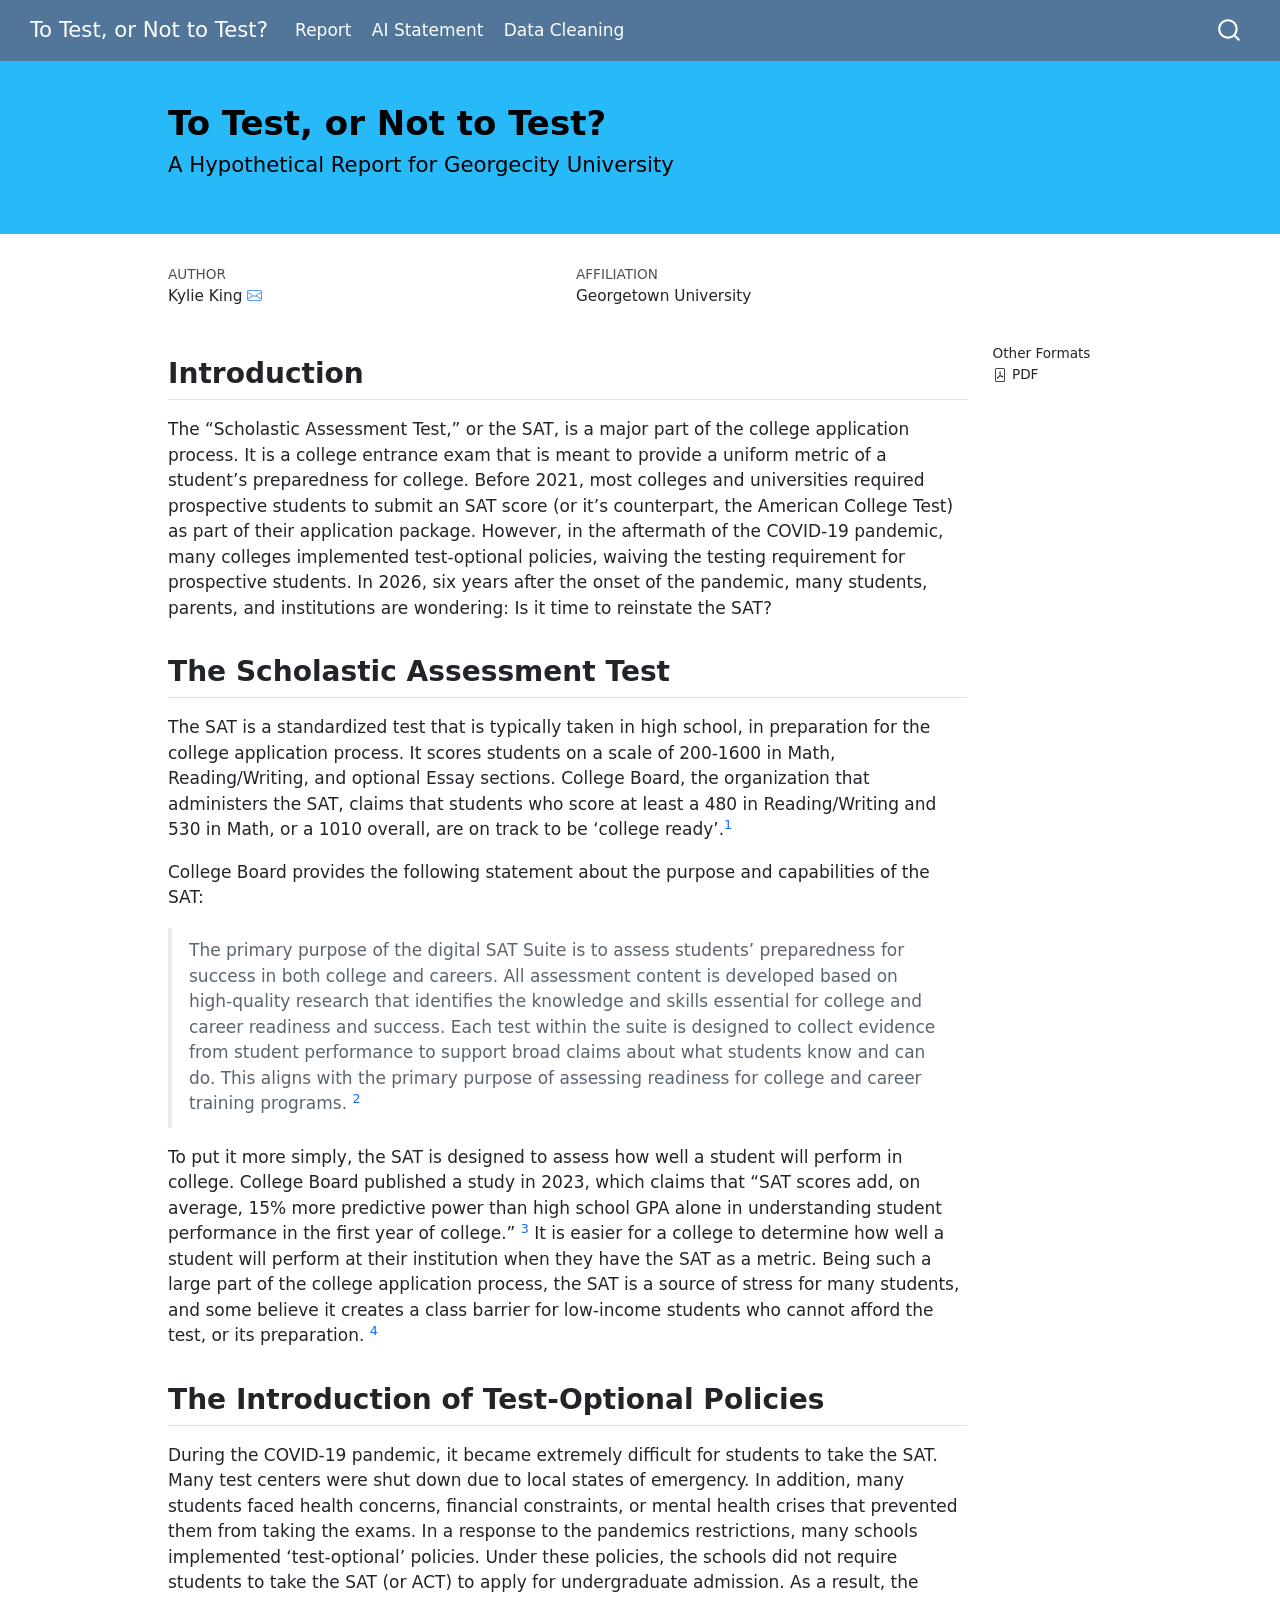
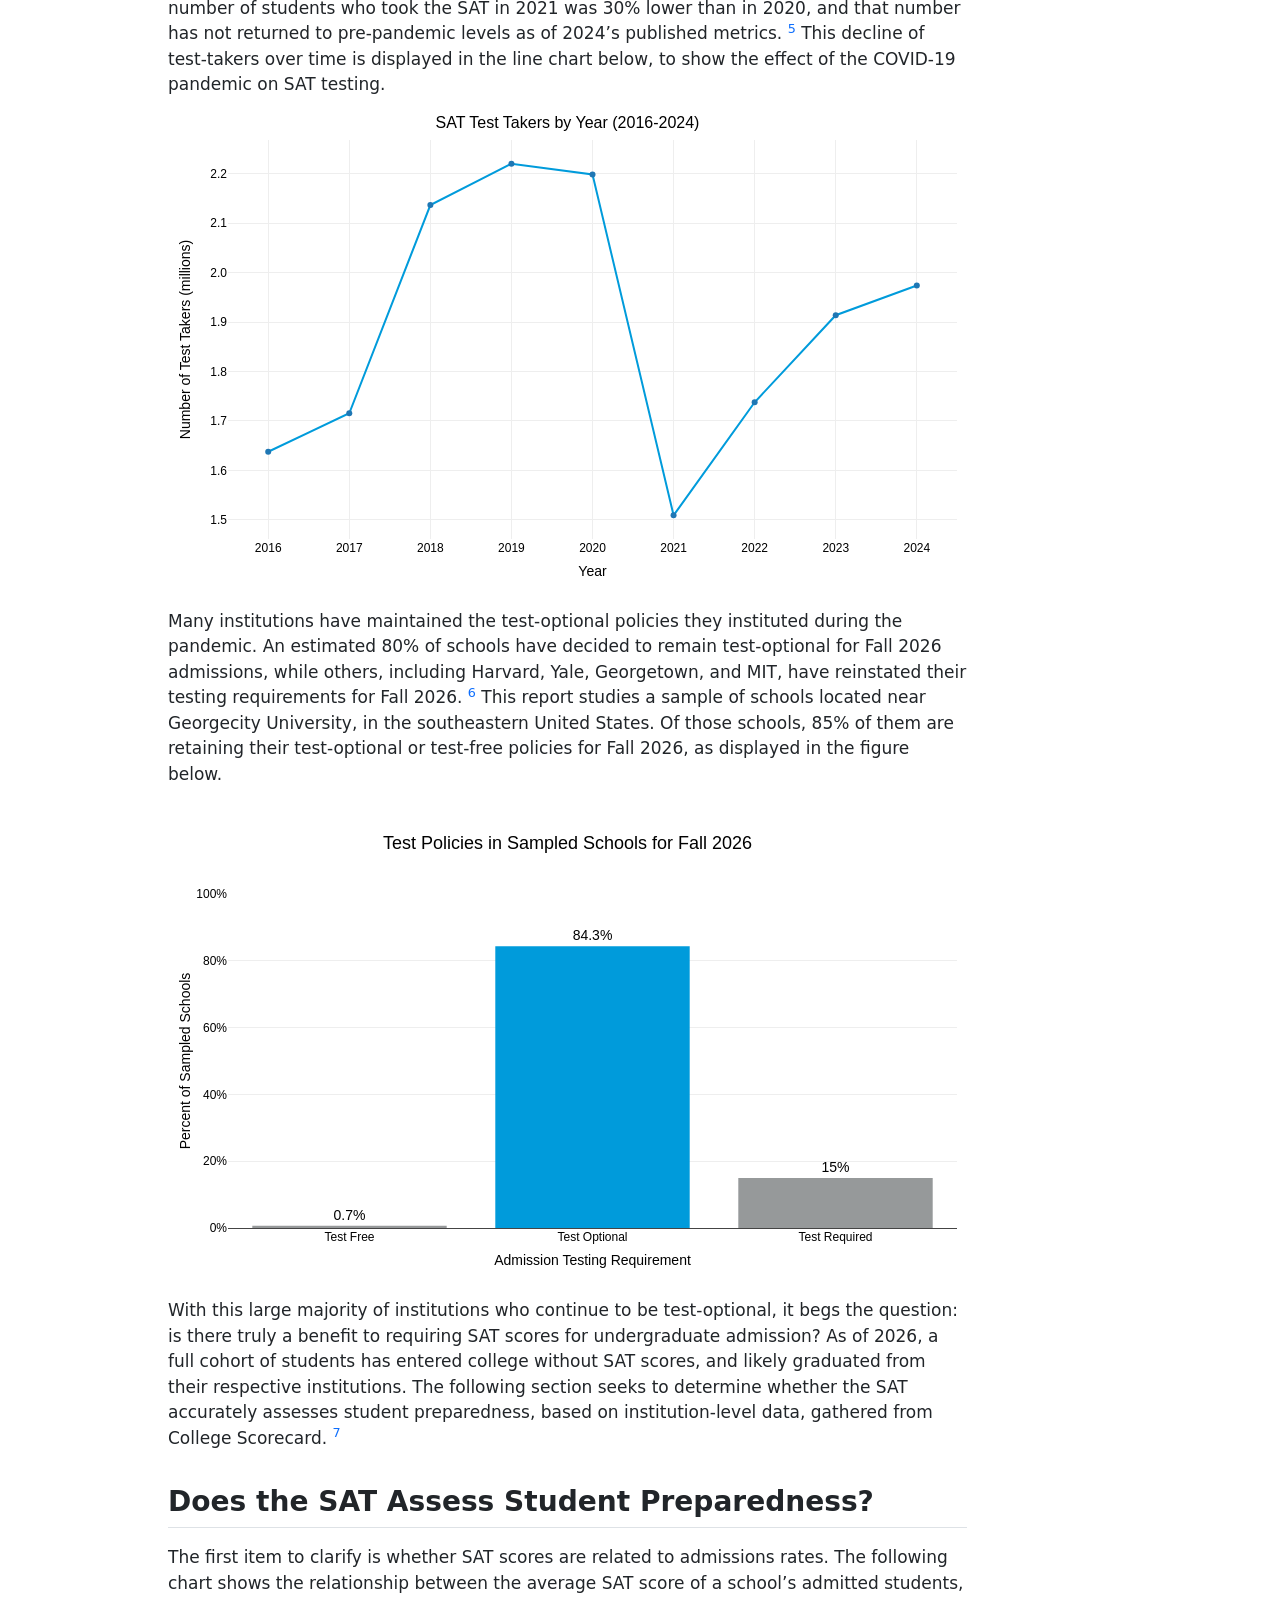
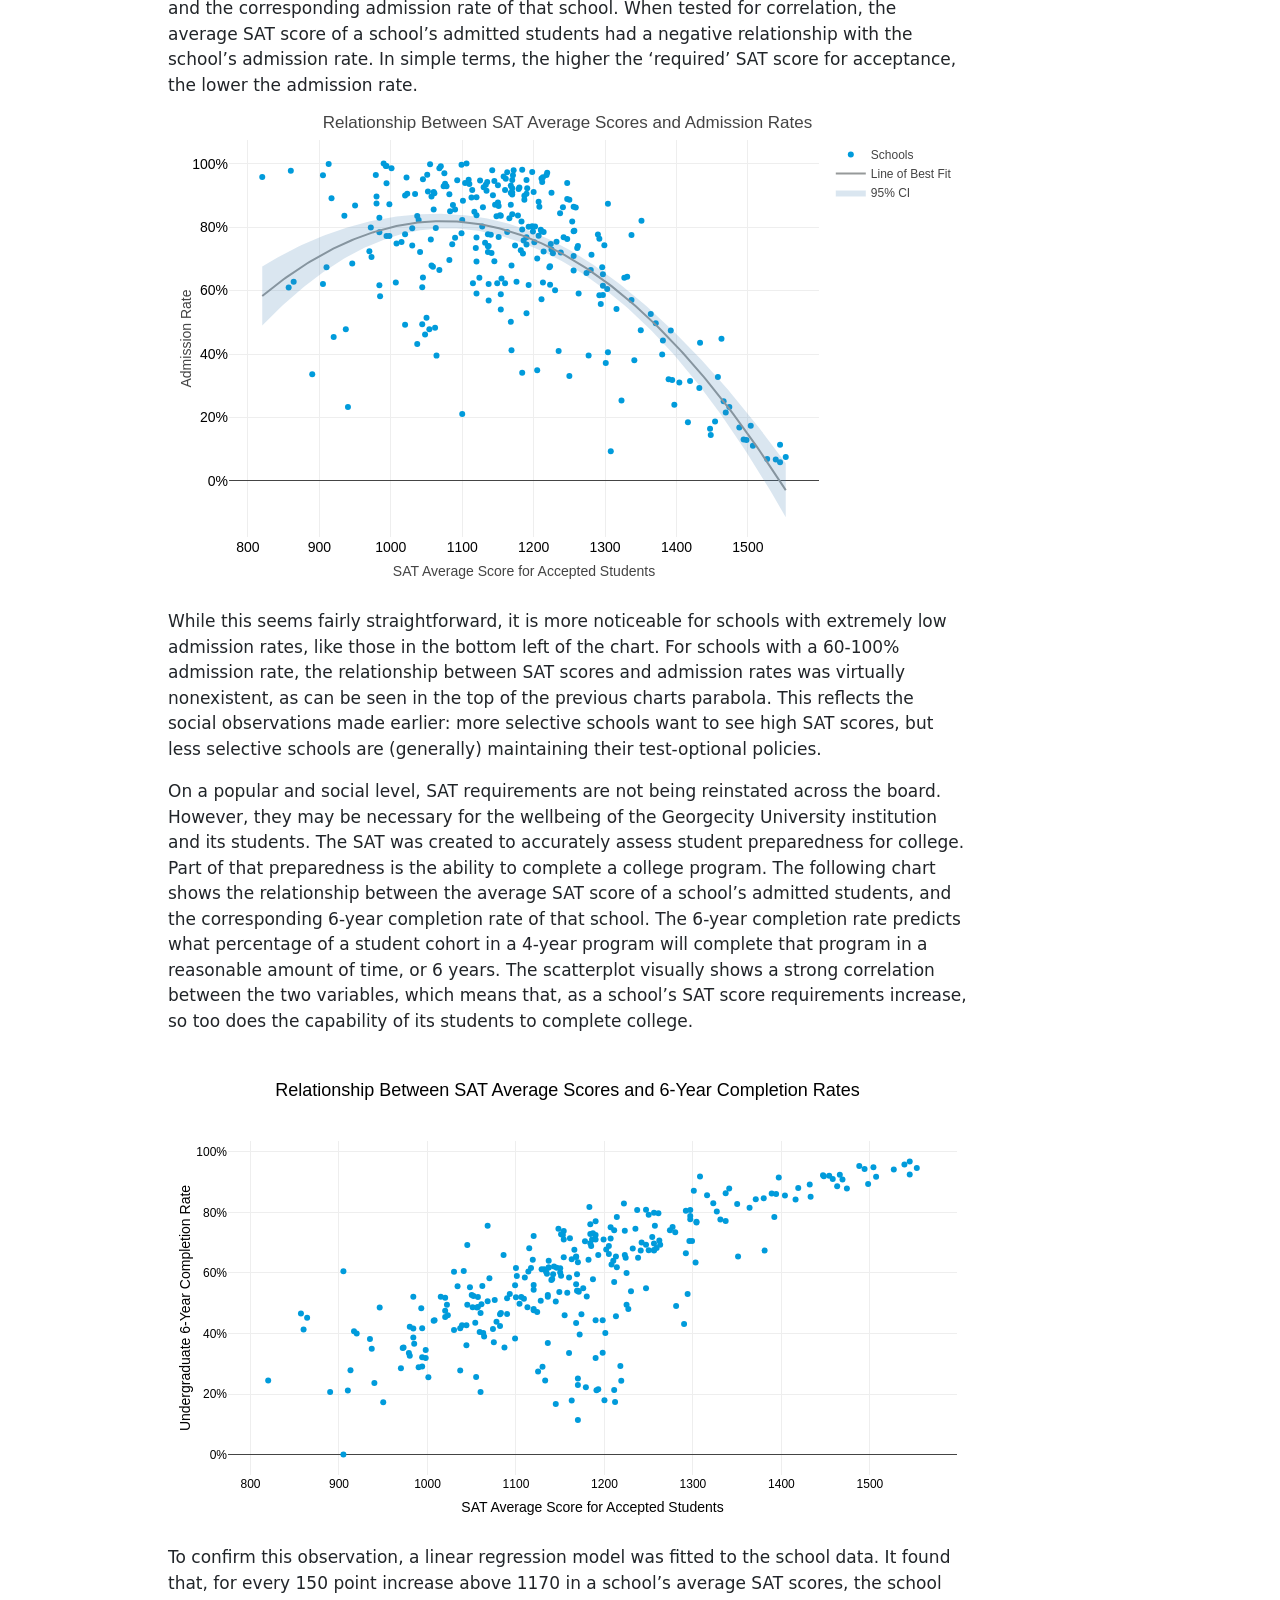
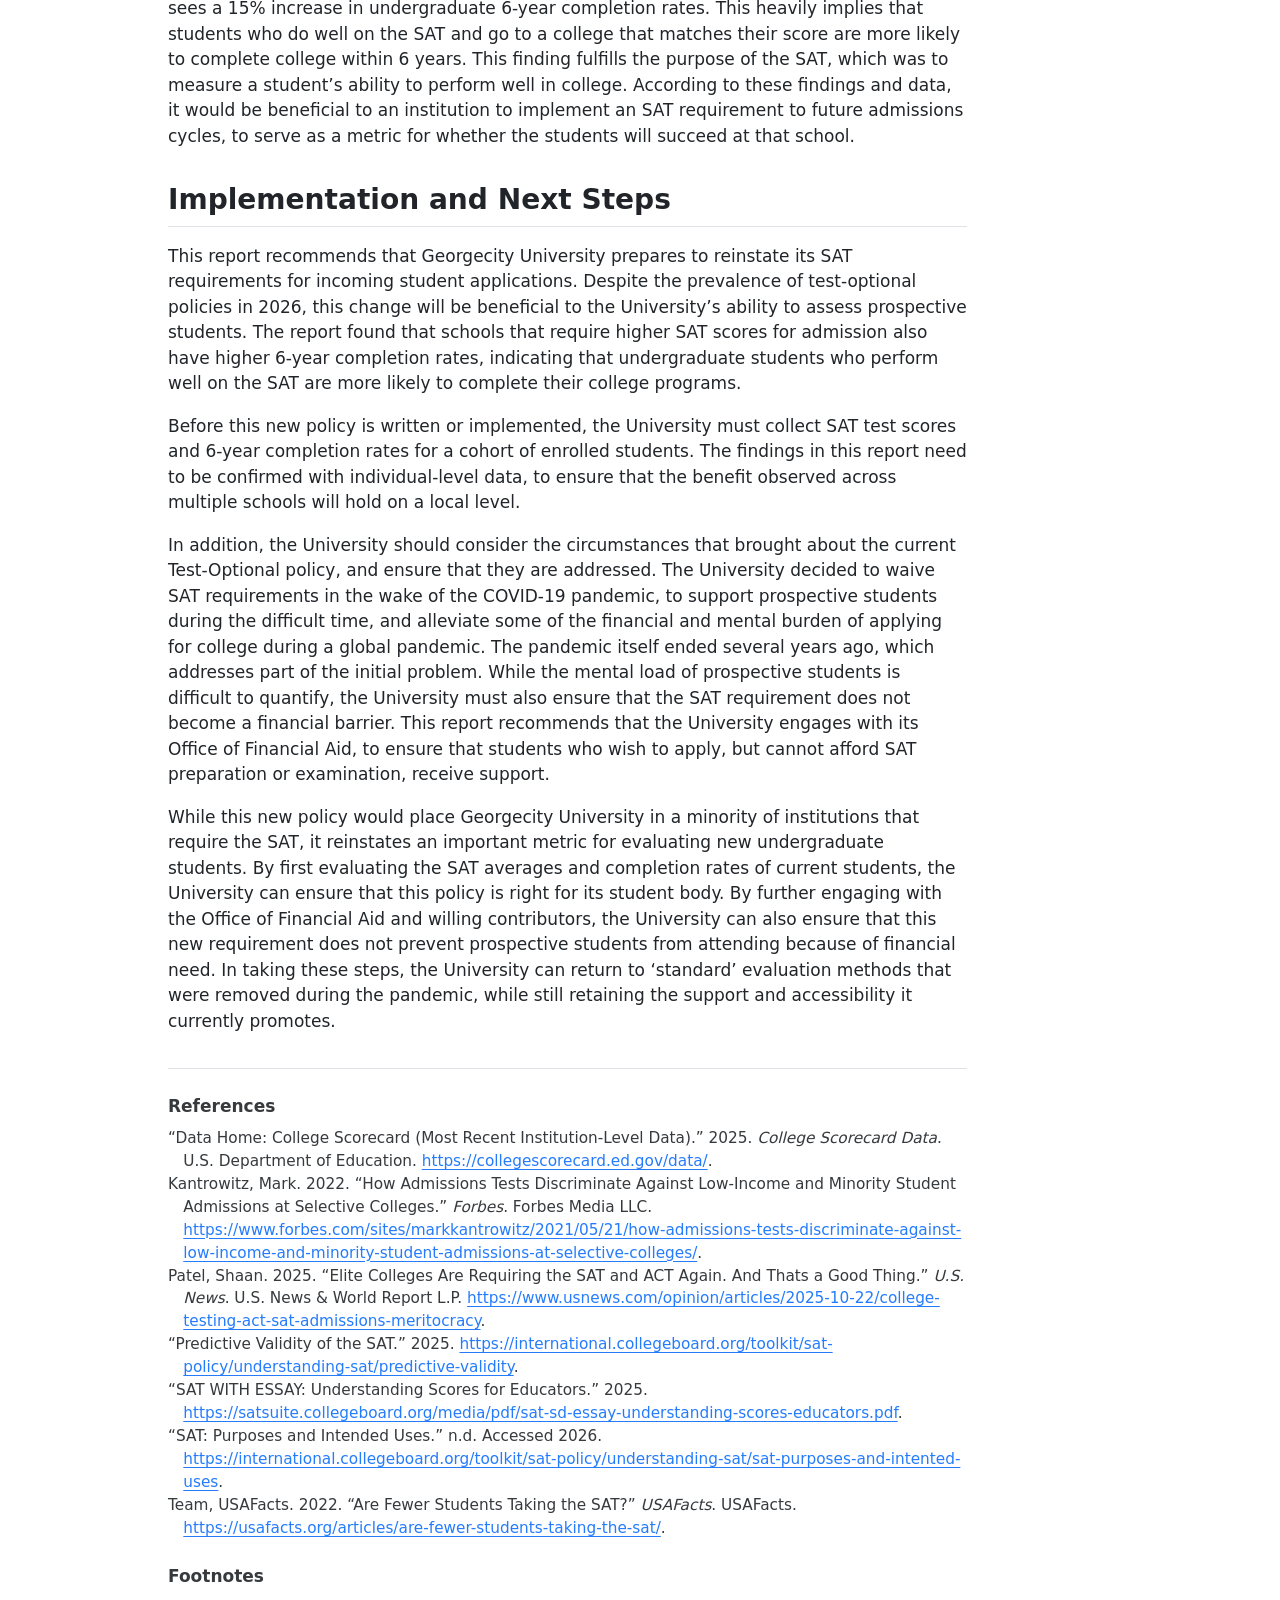
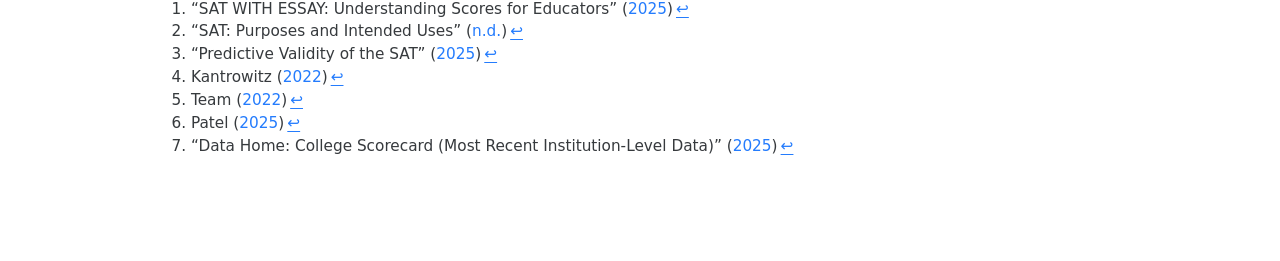
==== docs/index.html @ 8d7c7a67 "making tabs hopefully" ====
<!DOCTYPE html>
<html xmlns="http://www.w3.org/1999/xhtml" lang="en" xml:lang="en"><head>

<meta charset="utf-8">
<meta name="generator" content="quarto-1.7.31">

<meta name="viewport" content="width=device-width, initial-scale=1.0, user-scalable=yes">


<title>To Test, or Not to Test?</title>
<style>
code{white-space: pre-wrap;}
span.smallcaps{font-variant: small-caps;}
div.columns{display: flex; gap: min(4vw, 1.5em);}
div.column{flex: auto; overflow-x: auto;}
div.hanging-indent{margin-left: 1.5em; text-indent: -1.5em;}
ul.task-list{list-style: none;}
ul.task-list li input[type="checkbox"] {
  width: 0.8em;
  margin: 0 0.8em 0.2em -1em; /* quarto-specific, see https://github.com/quarto-dev/quarto-cli/issues/4556 */ 
  vertical-align: middle;
}
/* CSS for citations */
div.csl-bib-body { }
div.csl-entry {
  clear: both;
  margin-bottom: 0em;
}
.hanging-indent div.csl-entry {
  margin-left:2em;
  text-indent:-2em;
}
div.csl-left-margin {
  min-width:2em;
  float:left;
}
div.csl-right-inline {
  margin-left:2em;
  padding-left:1em;
}
div.csl-indent {
  margin-left: 2em;
}</style>


<script src="site_libs/quarto-nav/quarto-nav.js"></script>
<script src="site_libs/quarto-nav/headroom.min.js"></script>
<script src="site_libs/clipboard/clipboard.min.js"></script>
<script src="site_libs/quarto-search/autocomplete.umd.js"></script>
<script src="site_libs/quarto-search/fuse.min.js"></script>
<script src="site_libs/quarto-search/quarto-search.js"></script>
<meta name="quarto:offset" content="./">
<script src="site_libs/quarto-html/quarto.js" type="module"></script>
<script src="site_libs/quarto-html/tabsets/tabsets.js" type="module"></script>
<script src="site_libs/quarto-html/popper.min.js"></script>
<script src="site_libs/quarto-html/tippy.umd.min.js"></script>
<script src="site_libs/quarto-html/anchor.min.js"></script>
<link href="site_libs/quarto-html/tippy.css" rel="stylesheet">
<link href="site_libs/quarto-html/quarto-syntax-highlighting-e1a5c8363afafaef2c763b6775fbf3ca.css" rel="stylesheet" id="quarto-text-highlighting-styles">
<script src="site_libs/bootstrap/bootstrap.min.js"></script>
<link href="site_libs/bootstrap/bootstrap-icons.css" rel="stylesheet">
<link href="site_libs/bootstrap/bootstrap-991b1886d3c685c7aa2b62b80640c7af.min.css" rel="stylesheet" append-hash="true" id="quarto-bootstrap" data-mode="light">
<script id="quarto-search-options" type="application/json">{
  "location": "navbar",
  "copy-button": false,
  "collapse-after": 3,
  "panel-placement": "end",
  "type": "overlay",
  "limit": 50,
  "keyboard-shortcut": [
    "f",
    "/",
    "s"
  ],
  "show-item-context": false,
  "language": {
    "search-no-results-text": "No results",
    "search-matching-documents-text": "matching documents",
    "search-copy-link-title": "Copy link to search",
    "search-hide-matches-text": "Hide additional matches",
    "search-more-match-text": "more match in this document",
    "search-more-matches-text": "more matches in this document",
    "search-clear-button-title": "Clear",
    "search-text-placeholder": "",
    "search-detached-cancel-button-title": "Cancel",
    "search-submit-button-title": "Submit",
    "search-label": "Search"
  }
}</script>
<style>

      .quarto-title-block .quarto-title-banner h1,
      .quarto-title-block .quarto-title-banner h2,
      .quarto-title-block .quarto-title-banner h3,
      .quarto-title-block .quarto-title-banner h4,
      .quarto-title-block .quarto-title-banner h5,
      .quarto-title-block .quarto-title-banner h6
      {
        color: black;
      }

      .quarto-title-block .quarto-title-banner {
        color: black;
background: #27b9f8ff;
      }
</style>
<link href="site_libs/htmltools-fill-0.5.8.1/fill.css" rel="stylesheet">

<script src="site_libs/htmlwidgets-1.6.4/htmlwidgets.js"></script>

<script src="site_libs/plotly-binding-4.12.0/plotly.js"></script>

<script src="site_libs/typedarray-0.1/typedarray.min.js"></script>

<script src="site_libs/jquery-3.5.1/jquery.min.js"></script>

<link href="site_libs/crosstalk-1.2.2/css/crosstalk.min.css" rel="stylesheet">

<script src="site_libs/crosstalk-1.2.2/js/crosstalk.min.js"></script>

<link href="site_libs/plotly-htmlwidgets-css-2.25.2/plotly-htmlwidgets.css" rel="stylesheet">

<script src="site_libs/plotly-main-2.25.2/plotly-latest.min.js"></script>



</head>

<body class="nav-fixed quarto-light">

<div id="quarto-search-results"></div>
  <header id="quarto-header" class="headroom fixed-top quarto-banner">
    <nav class="navbar navbar-expand-lg " data-bs-theme="dark">
      <div class="navbar-container container-fluid">
      <div class="navbar-brand-container mx-auto">
    <a class="navbar-brand" href="./index.html">
    <span class="navbar-title">To Test, or Not to Test?</span>
    </a>
  </div>
            <div id="quarto-search" class="" title="Search"></div>
          <button class="navbar-toggler" type="button" data-bs-toggle="collapse" data-bs-target="#navbarCollapse" aria-controls="navbarCollapse" role="menu" aria-expanded="false" aria-label="Toggle navigation" onclick="if (window.quartoToggleHeadroom) { window.quartoToggleHeadroom(); }">
  <span class="navbar-toggler-icon"></span>
</button>
          <div class="collapse navbar-collapse" id="navbarCollapse">
            <ul class="navbar-nav navbar-nav-scroll me-auto">
  <li class="nav-item">
    <a class="nav-link active" href="./index.html" aria-current="page"> 
<span class="menu-text">Report</span></a>
  </li>  
  <li class="nav-item">
    <a class="nav-link" href="./ai-statement.html"> 
<span class="menu-text">AI Statement</span></a>
  </li>  
  <li class="nav-item">
    <a class="nav-link" href="./data/data_cleaning.html"> 
<span class="menu-text">Data Cleaning</span></a>
  </li>  
</ul>
          </div> <!-- /navcollapse -->
            <div class="quarto-navbar-tools">
</div>
      </div> <!-- /container-fluid -->
    </nav>
</header>
<!-- content -->
<header id="title-block-header" class="quarto-title-block default page-columns page-full">
  <div class="quarto-title-banner page-columns page-full">
    <div class="quarto-title column-body">
      <h1 class="title">To Test, or Not to Test?</h1>
            <p class="subtitle lead">A Hypothetical Report for Georgecity University</p>
                      </div>
  </div>
    
  <div class="quarto-title-meta-author">
    <div class="quarto-title-meta-heading">Author</div>
    <div class="quarto-title-meta-heading">Affiliation</div>
    
      <div class="quarto-title-meta-contents">
      <p class="author">Kylie King <a href="mailto:kk1543@georgetown.edu" class="quarto-title-author-email"><i class="bi bi-envelope"></i></a> </p>
    </div>
    <div class="quarto-title-meta-contents">
          <p class="affiliation">
              Georgetown University
            </p>
        </div>
    </div>

  <div class="quarto-title-meta">

        
    
      
    </div>
    
  
  </header><div id="quarto-content" class="quarto-container page-columns page-rows-contents page-layout-article page-navbar">
<!-- sidebar -->
<!-- margin-sidebar -->
    <div id="quarto-margin-sidebar" class="sidebar margin-sidebar">
        
    <div class="quarto-alternate-formats"><h2>Other Formats</h2><ul><li><a href="index.pdf"><i class="bi bi-file-pdf"></i>PDF</a></li></ul></div></div>
<!-- main -->
<main class="content quarto-banner-title-block" id="quarto-document-content">





<section id="introduction" class="level2">
<h2 class="anchored" data-anchor-id="introduction">Introduction</h2>
<p>The “Scholastic Assessment Test,” or the SAT, is a major part of the college application process. It is a college entrance exam that is meant to provide a uniform metric of a student’s preparedness for college. Before 2021, most colleges and universities required prospective students to submit an SAT score (or it’s counterpart, the American College Test) as part of their application package. However, in the aftermath of the COVID-19 pandemic, many colleges implemented test-optional policies, waiving the testing requirement for prospective students. In 2026, six years after the onset of the pandemic, many students, parents, and institutions are wondering: Is it time to reinstate the SAT?</p>
</section>
<section id="the-scholastic-assessment-test" class="level2">
<h2 class="anchored" data-anchor-id="the-scholastic-assessment-test">The Scholastic Assessment Test</h2>
<p>The SAT is a standardized test that is typically taken in high school, in preparation for the college application process. It scores students on a scale of 200-1600 in Math, Reading/Writing, and optional Essay sections. College Board, the organization that administers the SAT, claims that students who score at least a 480 in Reading/Writing and 530 in Math, or a 1010 overall, are on track to be ‘college ready’.<a href="#fn1" class="footnote-ref" id="fnref1" role="doc-noteref"><sup>1</sup></a></p>
<p>College Board provides the following statement about the purpose and capabilities of the SAT:</p>
<blockquote class="blockquote">
<p>The primary purpose of the digital SAT Suite is to assess students’ preparedness for success in both college and careers. All assessment content is developed based on high-quality research that identifies the knowledge and skills essential for college and career readiness and success. Each test within the suite is designed to collect evidence from student performance to support broad claims about what students know and can do. This aligns with the primary purpose of assessing readiness for college and career training programs. <a href="#fn2" class="footnote-ref" id="fnref2" role="doc-noteref"><sup>2</sup></a></p>
</blockquote>
<p>To put it more simply, the SAT is designed to assess how well a student will perform in college. College Board published a study in 2023, which claims that “SAT scores add, on average, 15% more predictive power than high school GPA alone in understanding student performance in the first year of college.” <a href="#fn3" class="footnote-ref" id="fnref3" role="doc-noteref"><sup>3</sup></a> It is easier for a college to determine how well a student will perform at their institution when they have the SAT as a metric. Being such a large part of the college application process, the SAT is a source of stress for many students, and some believe it creates a class barrier for low-income students who cannot afford the test, or its preparation. <a href="#fn4" class="footnote-ref" id="fnref4" role="doc-noteref"><sup>4</sup></a></p>
</section>
<section id="the-introduction-of-test-optional-policies" class="level2">
<h2 class="anchored" data-anchor-id="the-introduction-of-test-optional-policies">The Introduction of Test-Optional Policies</h2>
<p>During the COVID-19 pandemic, it became extremely difficult for students to take the SAT. Many test centers were shut down due to local states of emergency. In addition, many students faced health concerns, financial constraints, or mental health crises that prevented them from taking the exams. In a response to the pandemics restrictions, many schools implemented ‘test-optional’ policies. Under these policies, the schools did not require students to take the SAT (or ACT) to apply for undergraduate admission. As a result, the number of students who took the SAT in 2021 was 30% lower than in 2020, and that number has not returned to pre-pandemic levels as of 2024’s published metrics. <a href="#fn5" class="footnote-ref" id="fnref5" role="doc-noteref"><sup>5</sup></a> This decline of test-takers over time is displayed in the line chart below, to show the effect of the COVID-19 pandemic on SAT testing.</p>
<div class="cell">
<div class="cell-output-display">
<div class="plotly html-widget html-fill-item" id="htmlwidget-ae584015f8a28d44d497" style="width:100%;height:464px;"></div>
<script type="application/json" data-for="htmlwidget-ae584015f8a28d44d497">{"x":{"visdat":{"1006828185e67":["function () ","plotlyVisDat"]},"cur_data":"1006828185e67","attrs":{"1006828185e67":{"x":{},"y":{},"mode":"lines+markers","line":{"color":"#009bdb","width":2},"text":{},"hoverinfo":"text","alpha_stroke":1,"sizes":[10,100],"spans":[1,20],"type":"scatter"}},"layout":{"margin":{"b":40,"l":60,"t":25,"r":10},"title":{"text":"SAT Test Takers by Year (2016-2024)","x":0.5,"font":{"size":16,"color":"black","family":"Arial"}},"xaxis":{"domain":[0,1],"automargin":true,"title":{"text":"Year","font":{"size":14,"color":"black","family":"Arial"}},"tickfont":{"size":12,"color":"black","family":"Arial"},"fixedrange":true},"yaxis":{"domain":[0,1],"automargin":true,"title":{"text":"Number of Test Takers (millions)","font":{"size":14,"color":"black","family":"Arial"}},"tickfont":{"size":12,"color":"black","family":"Arial"},"tickformat":".1f","fixedrange":true},"hovermode":"closest","showlegend":false},"source":"A","config":{"modeBarButtonsToAdd":["hoverclosest","hovercompare"],"showSendToCloud":false,"modeBarButtonsToRemove":["select2d","lasso2d","toggleSpikelines"],"displaylogo":false},"data":[{"x":[2016,2017,2018,2019,2020,2021,2022,2023,2024],"y":[1.637589,1.715481,2.136539,2.2200869999999999,2.1984599999999999,1.5091330000000001,1.7376780000000001,1.9137420000000001,1.9738910000000001],"mode":"lines+markers","line":{"color":"#009bdb","width":2},"text":["Year:  2016 <br>Number of Students: 1,637,589","Year:  2017 <br>Number of Students: 1,715,481","Year:  2018 <br>Number of Students: 2,136,539","Year:  2019 <br>Number of Students: 2,220,087","Year:  2020 <br>Number of Students: 2,198,460","Year:  2021 <br>Number of Students: 1,509,133","Year:  2022 <br>Number of Students: 1,737,678","Year:  2023 <br>Number of Students: 1,913,742","Year:  2024 <br>Number of Students: 1,973,891"],"hoverinfo":["text","text","text","text","text","text","text","text","text"],"type":"scatter","marker":{"color":"rgba(31,119,180,1)","line":{"color":"rgba(31,119,180,1)"}},"error_y":{"color":"rgba(31,119,180,1)"},"error_x":{"color":"rgba(31,119,180,1)"},"xaxis":"x","yaxis":"y","frame":null}],"highlight":{"on":"plotly_click","persistent":false,"dynamic":false,"selectize":false,"opacityDim":0.20000000000000001,"selected":{"opacity":1},"debounce":0},"shinyEvents":["plotly_hover","plotly_click","plotly_selected","plotly_relayout","plotly_brushed","plotly_brushing","plotly_clickannotation","plotly_doubleclick","plotly_deselect","plotly_afterplot","plotly_sunburstclick"],"base_url":"https://plot.ly"},"evals":[],"jsHooks":[]}</script>
</div>
</div>
<div style="margin-bottom: 30px;">

</div>
<p>Many institutions have maintained the test-optional policies they instituted during the pandemic. An estimated 80% of schools have decided to remain test-optional for Fall 2026 admissions, while others, including Harvard, Yale, Georgetown, and MIT, have reinstated their testing requirements for Fall 2026. <a href="#fn6" class="footnote-ref" id="fnref6" role="doc-noteref"><sup>6</sup></a> This report studies a sample of schools located near Georgecity University, in the southeastern United States. Of those schools, 85% of them are retaining their test-optional or test-free policies for Fall 2026, as displayed in the figure below.</p>
<div class="cell">
<div class="cell-output-display">
<div class="plotly html-widget html-fill-item" id="htmlwidget-bd0a73167d476553f60b" style="width:100%;height:464px;"></div>
<script type="application/json" data-for="htmlwidget-bd0a73167d476553f60b">{"x":{"visdat":{"1006854e35bc4":["function () ","plotlyVisDat"]},"cur_data":"1006854e35bc4","attrs":{"1006854e35bc4":{"x":{},"y":{},"marker":{"color":["#96999aff","#009bdb","#96999aff"]},"text":{},"textposition":"outside","textfont":{"size":14,"color":"black","family":"Arial"},"alpha_stroke":1,"sizes":[10,100],"spans":[1,20],"type":"bar"}},"layout":{"margin":{"b":40,"l":60,"t":90,"r":10},"title":{"text":"Test Policies in Sampled Schools for Fall 2026","x":0.5,"font":{"size":18,"color":"black","family":"Arial"}},"xaxis":{"domain":[0,1],"automargin":true,"title":{"text":"Admission Testing Requirement","font":{"size":14,"color":"black","family":"Arial"}},"tickfont":{"size":12,"color":"black","family":"Arial"},"type":"category","categoryorder":"array","categoryarray":["Test Free","Test Optional","Test Required"]},"yaxis":{"domain":[0,1],"automargin":true,"title":{"text":"Percent of Sampled Schools","font":{"size":14,"color":"black","family":"Arial"}},"tickfont":{"size":12,"color":"black","family":"Arial"},"tickformat":".0%","range":[0,1]},"hovermode":"closest","showlegend":false},"source":"A","config":{"modeBarButtonsToAdd":["hoverclosest","hovercompare"],"showSendToCloud":false,"staticPlot":true},"data":[{"x":["Test Free","Test Optional","Test Required"],"y":[0.0069686411149825793,0.84320557491289194,0.14982578397212543],"marker":{"color":["#96999aff","#009bdb","#96999aff"],"line":{"color":"rgba(31,119,180,1)"}},"text":["0.7%","84.3%","15%"],"textposition":["outside","outside","outside"],"textfont":{"size":14,"color":"black","family":"Arial"},"type":"bar","error_y":{"color":"rgba(31,119,180,1)"},"error_x":{"color":"rgba(31,119,180,1)"},"xaxis":"x","yaxis":"y","frame":null}],"highlight":{"on":"plotly_click","persistent":false,"dynamic":false,"selectize":false,"opacityDim":0.20000000000000001,"selected":{"opacity":1},"debounce":0},"shinyEvents":["plotly_hover","plotly_click","plotly_selected","plotly_relayout","plotly_brushed","plotly_brushing","plotly_clickannotation","plotly_doubleclick","plotly_deselect","plotly_afterplot","plotly_sunburstclick"],"base_url":"https://plot.ly"},"evals":[],"jsHooks":[]}</script>
</div>
</div>
<div style="margin-bottom: 30px;">

</div>
<p>With this large majority of institutions who continue to be test-optional, it begs the question: is there truly a benefit to requiring SAT scores for undergraduate admission? As of 2026, a full cohort of students has entered college without SAT scores, and likely graduated from their respective institutions. The following section seeks to determine whether the SAT accurately assesses student preparedness, based on institution-level data, gathered from College Scorecard. <a href="#fn7" class="footnote-ref" id="fnref7" role="doc-noteref"><sup>7</sup></a></p>
</section>
<section id="does-the-sat-assess-student-preparedness" class="level2">
<h2 class="anchored" data-anchor-id="does-the-sat-assess-student-preparedness">Does the SAT Assess Student Preparedness?</h2>
<p>The first item to clarify is whether SAT scores are related to admissions rates. The following chart shows the relationship between the average SAT score of a school’s admitted students, and the corresponding admission rate of that school. When tested for correlation, the average SAT score of a school’s admitted students had a negative relationship with the school’s admission rate. In simple terms, the higher the ‘required’ SAT score for acceptance, the lower the admission rate.</p>
<div class="cell">
<div class="cell-output-display">
<div class="plotly html-widget html-fill-item" id="htmlwidget-2e138b3adfa05778ba5a" style="width:100%;height:464px;"></div>
<script type="application/json" data-for="htmlwidget-2e138b3adfa05778ba5a">{"x":{"visdat":{"100685471457d":["function () ","plotlyVisDat"],"1006811744d2e":["function () ","data"],"1006844e473":["function () ","data"],"100682625629d":["function () ","data"]},"cur_data":"100682625629d","attrs":{"1006811744d2e":{"alpha_stroke":1,"sizes":[10,100],"spans":[1,20],"x":{},"y":{},"type":"scatter","mode":"markers","marker":{"color":"#009bdb"},"name":"Schools","text":{},"hoverinfo":"text","inherit":true},"1006844e473":{"alpha_stroke":1,"sizes":[10,100],"spans":[1,20],"x":{},"y":{},"type":"scatter","mode":"lines","line":{"color":"#96999aff","width":2},"name":"Line of Best Fit","inherit":true},"100682625629d":{"alpha_stroke":1,"sizes":[10,100],"spans":[1,20],"x":{},"ymin":{},"ymax":{},"type":"scatter","mode":"lines","hoveron":"points","fill":"toself","fillcolor":"rgba(70,130,180,0.2)","line":{"color":"transparent"},"name":"95% CI","inherit":true}},"layout":{"margin":{"b":40,"l":60,"t":25,"r":10},"title":{"text":"Relationship Between SAT Average Scores and Admission Rates","tickfont":{"size":16,"color":"black","family":"Arial"}},"xaxis":{"domain":[0,1],"automargin":true,"title":"SAT Average Score for Accepted Students","fixedrange":true,"tickfont":{"size":14,"color":"black","family":"Arial"}},"yaxis":{"domain":[0,1],"automargin":true,"title":"Admission Rate","fixedrange":true,"tickformat":".0%","tickfont":{"size":14,"color":"black","family":"Arial"}},"dragmode":"zoom","hovermode":"closest","showlegend":true},"source":"A","config":{"modeBarButtonsToAdd":["hoverclosest","hovercompare"],"showSendToCloud":false,"modeBarButtonsToRemove":["select2d","lasso2d","toggleSpikelines"],"displaylogo":false},"data":[{"x":[984,1297,1392,857,1433,1494,1205,1045,913,1136,940,1277,1256,1256,1100,1119,1099,1068,1213,1154,1263,1323,1397,1211,1416,1115,1182,1101,1304,1235,1208,1007,905,937,1137,994,1296,1059,1223,1087,1001,973,994,1254,1507,864,1447,998,1150,1057,1149,1301,950,994,1280,1050,1230,1074,1178,1075,1184,1037,1155,1037,905,1044,1060,935,920,1225,1553,1292,1299,1463,1207,984,1141,1250,1232,1381,1166,1308,1274,1187,1082,890,1064,1020,1136,970,1448,1539,1143,1222,972,1146,1120,1242,1224,1201,1020,1048,1247,1454,1202,1187,1023,1250,1380,1262,1198,1223,1168,1090,1469,1290,1083,946,1151,1174,1292,1199,1160,1210,1404,1389,1145,1545,1070,1205,1180,1337,1257,1078,1190,1394,1350,1261,1110,1498,1030,1163,1052,1185,1030,1150,1170,1140,1419,1161,1190,1432,984,1169,820,1153,1214,1120,1303,1154,1034,1327,1213,1133,1170,1145,1190,1212,1163,1191,1219,1218,1211,1130,1160,1200,1316,1125,1170,1179,1060,1170,1545,1154,1168,1172,1158,1371,1142,1151,1256,1120,1237,1186,1090,1086,1211,1527,1259,1304,1466,1114,1184,1170,1134,1020,1135,1190,1056,910,1106,1238,1184,1341,1124,1039,1364,1057,1008,1176,1214,1063,1297,1128,1082,1132,1297,1054,1225,1458,1169,1207,1171,990,1247,1168,1062,1256,1247,1117,1100,1241,980,1190,1061,1148,1109,1474,1193,1099,1227,1104,1337,1168,1488,1183,917,860,1281,1504,1068,998,980,985,993,1051,1022,979,1041,1044,1045,1129,1137,1193,1120,1015,1351,1198,1113,1055,1136,1294,1331,1137,1120,1093,1076],"y":[0.61670000000000003,0.65110000000000001,0.4738,0.60940000000000005,0.43540000000000001,0.1308,0.34889999999999999,0.64100000000000001,0.99850000000000005,0.73950000000000005,0.23319999999999999,0.3952,0.78690000000000004,0.66279999999999994,0.2112,0.73440000000000005,0.78090000000000004,0.66449999999999998,0.62529999999999997,0.58840000000000003,0.5907,0.25380000000000003,0.24030000000000001,0.57289999999999996,0.18509999999999999,0.62270000000000003,0.72670000000000001,0.88319999999999999,0.40560000000000002,0.40960000000000002,0.86429999999999996,0.625,0.96299999999999997,0.47789999999999999,0.56869999999999998,0.77159999999999995,0.67310000000000003,0.67510000000000003,0.61850000000000005,0.86960000000000004,0.98509999999999998,0.70589999999999997,0.99239999999999995,0.81759999999999999,0.111,0.628,0.1646,0.77159999999999995,0.87770000000000004,0.89629999999999999,0.62280000000000002,0.372,0.86780000000000002,0.93810000000000004,0.66459999999999997,0.51390000000000002,0.60060000000000002,0.9284,0.83679999999999999,0.96930000000000005,0.34089999999999998,0.43159999999999998,0.6381,0.83489999999999998,0.62070000000000003,0.49370000000000003,0.85550000000000004,0.83540000000000003,0.4536,0.72899999999999998,0.075600000000000001,0.76329999999999998,0.74239999999999995,0.44840000000000002,0.77290000000000003,0.8296,0.71860000000000002,0.88629999999999998,0.75390000000000001,0.44290000000000002,0.82799999999999996,0.093600000000000003,0.65539999999999998,0.88639999999999997,0.90380000000000005,0.33610000000000001,0.39500000000000002,0.49209999999999998,0.77700000000000002,0.72370000000000001,0.14480000000000001,0.067799999999999999,0.90059999999999996,0.67310000000000003,0.79890000000000005,0.87019999999999997,0.83760000000000001,0.76829999999999998,0.74660000000000004,0.752,0.77749999999999997,0.4617,0.93889999999999996,0.18740000000000001,0.80210000000000004,0.89829999999999999,0.90490000000000004,0.33100000000000002,0.39850000000000002,0.74009999999999998,0.97360000000000002,0.67679999999999996,0.87029999999999996,0.7661,0.21560000000000001,0.7762,0.84989999999999999,0.6855,0.86660000000000004,0.74199999999999999,0.58530000000000004,0.78580000000000005,0.62319999999999998,0.79190000000000005,0.31059999999999999,0.3201,0.69189999999999996,0.114,0.99129999999999996,0.70109999999999995,0.92490000000000006,0.77529999999999999,0.78849999999999998,0.92879999999999996,0.76770000000000005,0.31830000000000003,0.47510000000000002,0.73399999999999999,0.93610000000000004,0.12909999999999999,0.74219999999999997,0.78449999999999998,0.91200000000000003,0.71650000000000003,0.79600000000000004,0.93200000000000005,0.94830000000000003,0.77610000000000001,0.31469999999999998,0.95189999999999997,0.74529999999999996,0.29260000000000003,0.78369999999999995,0.67879999999999996,0.95760000000000001,0.83709999999999996,0.78480000000000005,0.89410000000000001,0.60509999999999997,0.54000000000000004,0.90410000000000001,0.6401,0.95709999999999995,0.93310000000000004,0.90910000000000002,0.94530000000000003,0.94869999999999999,0.94210000000000005,0.97309999999999997,0.92200000000000004,0.97130000000000005,0.96389999999999998,0.95330000000000004,0.92520000000000002,0.91659999999999997,0.91039999999999999,0.54220000000000002,0.9466,0.90300000000000002,0.92030000000000001,0.91049999999999998,0.92200000000000004,0.058700000000000002,0.83560000000000001,0.90810000000000002,0.97919999999999996,0.95899999999999996,0.497,0.9788,0.76890000000000003,0.8639,0.59099999999999997,0.84350000000000003,0.75790000000000002,0.85550000000000004,0.74619999999999997,0.78710000000000002,0.069400000000000003,0.86140000000000005,0.87370000000000003,0.25119999999999998,0.91690000000000005,0.79200000000000004,0.84019999999999995,0.91459999999999997,0.89980000000000004,0.94199999999999995,0.52810000000000001,0.76090000000000002,0.67300000000000004,1,0.71999999999999997,0.98089999999999999,0.3805,0.64000000000000001,0.82230000000000003,0.52569999999999995,0.67920000000000003,0.748,0.62780000000000002,0.72340000000000004,0.79720000000000002,0.6149,0.80189999999999995,0.69610000000000005,0.75060000000000004,0.58589999999999998,0.47799999999999998,0.90810000000000002,0.32719999999999999,0.4118,0.87960000000000005,0.96299999999999997,1,0.88829999999999998,0.50129999999999997,0.48270000000000002,0.70860000000000001,0.76249999999999996,0.84799999999999998,0.82189999999999996,0.86260000000000003,0.87460000000000004,0.9052,0.90639999999999998,0.83399999999999996,0.94940000000000002,0.2331,0.80069999999999997,0.99639999999999995,0.71740000000000004,0.93920000000000003,0.57030000000000003,0.93059999999999998,0.1686,0.81730000000000003,0.89100000000000001,0.97729999999999995,0.71289999999999998,0.1736,0.98570000000000002,0.87219999999999998,0.89649999999999996,0.58230000000000004,0.99239999999999995,0.96460000000000001,0.95650000000000002,0.9637,0.72119999999999995,0.60999999999999999,0.95050000000000001,0.86260000000000003,0.73999999999999999,0.61750000000000005,0.76749999999999996,0.75280000000000002,0.81979999999999997,0.80269999999999997,0.8931,0.99770000000000003,0.72160000000000002,0.55730000000000002,0.64380000000000004,0.62070000000000003,0.69179999999999997,0.94750000000000001,0.9365],"type":"scatter","mode":"markers","marker":{"color":"#009bdb","line":{"color":"rgba(31,119,180,1)"}},"name":"Schools","text":["School:  Delaware State University <br>Average SAT:  984 <br>Admission Rate:  62%","School:  University of Delaware <br>Average SAT:  1297 <br>Admission Rate:  65%","School:  American University <br>Average SAT:  1392 <br>Admission Rate:  47%","School:  Gallaudet University <br>Average SAT:  857 <br>Admission Rate:  61%","School:  George Washington University <br>Average SAT:  1433 <br>Admission Rate:  44%","School:  Georgetown University <br>Average SAT:  1494 <br>Admission Rate:  13%","School:  Howard University <br>Average SAT:  1205 <br>Admission Rate:  35%","School:  Baptist University of Florida <br>Average SAT:  1045 <br>Admission Rate:  64%","School:  Bethune-Cookman University <br>Average SAT:  913 <br>Admission Rate:  100%","School:  Lynn University <br>Average SAT:  1136 <br>Admission Rate:  74%","School:  Johnson University Florida <br>Average SAT:  940 <br>Admission Rate:  23%","School:  University of Central Florida <br>Average SAT:  1277 <br>Admission Rate:  40%","School:  Eckerd College <br>Average SAT:  1256 <br>Admission Rate:  79%","School:  Embry-Riddle Aeronautical University-Daytona Beach <br>Average SAT:  1256 <br>Admission Rate:  66%","School:  Florida Agricultural and Mechanical University <br>Average SAT:  1100 <br>Admission Rate:  21%","School:  Florida Atlantic University <br>Average SAT:  1119 <br>Admission Rate:  73%","School:  Flagler College <br>Average SAT:  1099 <br>Admission Rate:  78%","School:  Florida College <br>Average SAT:  1068 <br>Admission Rate:  66%","School:  Florida Institute of Technology <br>Average SAT:  1213 <br>Admission Rate:  63%","School:  Florida International University <br>Average SAT:  1154 <br>Admission Rate:  59%","School:  Florida Southern College <br>Average SAT:  1263 <br>Admission Rate:  59%","School:  Florida State University <br>Average SAT:  1323 <br>Admission Rate:  25%","School:  University of Florida <br>Average SAT:  1397 <br>Admission Rate:  24%","School:  Jacksonville University <br>Average SAT:  1211 <br>Admission Rate:  57%","School:  University of Miami <br>Average SAT:  1416 <br>Admission Rate:  19%","School:  University of North Florida <br>Average SAT:  1115 <br>Admission Rate:  62%","School:  Nova Southeastern University <br>Average SAT:  1182 <br>Admission Rate:  73%","School:  Palm Beach Atlantic University <br>Average SAT:  1101 <br>Admission Rate:  88%","School:  Rollins College <br>Average SAT:  1304 <br>Admission Rate:  41%","School:  University of South Florida <br>Average SAT:  1235 <br>Admission Rate:  41%","School:  Stetson University <br>Average SAT:  1208 <br>Admission Rate:  86%","School:  Trinity Baptist College <br>Average SAT:  1007 <br>Admission Rate:  62%","School:  Trinity College of Florida <br>Average SAT:  905 <br>Admission Rate:  96%","School:  Warner University <br>Average SAT:  937 <br>Admission Rate:  48%","School:  University of West Florida <br>Average SAT:  1137 <br>Admission Rate:  57%","School:  Abraham Baldwin Agricultural College <br>Average SAT:  994 <br>Admission Rate:  77%","School:  Agnes Scott College <br>Average SAT:  1296 <br>Admission Rate:  67%","School:  Point University <br>Average SAT:  1059 <br>Admission Rate:  68%","School:  Berry College <br>Average SAT:  1223 <br>Admission Rate:  62%","School:  Brenau University <br>Average SAT:  1087 <br>Admission Rate:  87%","School:  College of Coastal Georgia <br>Average SAT:  1001 <br>Admission Rate:  99%","School:  Clayton  State University <br>Average SAT:  973 <br>Admission Rate:  71%","School:  Columbus State University <br>Average SAT:  994 <br>Admission Rate:  99%","School:  Covenant College <br>Average SAT:  1254 <br>Admission Rate:  82%","School:  Emory University <br>Average SAT:  1507 <br>Admission Rate:  11%","School:  Fort Valley State University <br>Average SAT:  864 <br>Admission Rate:  63%","School:  Georgia Institute of Technology-Main Campus <br>Average SAT:  1447 <br>Admission Rate:  16%","School:  Georgia Southwestern State University <br>Average SAT:  998 <br>Admission Rate:  77%","School:  Georgia College & State University <br>Average SAT:  1150 <br>Admission Rate:  88%","School:  Georgia Southern University <br>Average SAT:  1057 <br>Admission Rate:  90%","School:  Georgia State University <br>Average SAT:  1149 <br>Admission Rate:  62%","School:  University of Georgia <br>Average SAT:  1301 <br>Admission Rate:  37%","School:  Gordon State College <br>Average SAT:  950 <br>Admission Rate:  87%","School:  Life University <br>Average SAT:  994 <br>Admission Rate:  94%","School:  Mercer University <br>Average SAT:  1280 <br>Admission Rate:  66%","School:  Morehouse College <br>Average SAT:  1050 <br>Admission Rate:  51%","School:  Oglethorpe University <br>Average SAT:  1230 <br>Admission Rate:  60%","School:  Piedmont University <br>Average SAT:  1074 <br>Admission Rate:  93%","School:  Savannah College of Art and Design <br>Average SAT:  1178 <br>Admission Rate:  84%","School:  Shorter University <br>Average SAT:  1075 <br>Admission Rate:  97%","School:  Spelman College <br>Average SAT:  1184 <br>Admission Rate:  34%","School:  Thomas University <br>Average SAT:  1037 <br>Admission Rate:  43%","School:  Toccoa Falls College <br>Average SAT:  1155 <br>Admission Rate:  64%","School:  Valdosta State University <br>Average SAT:  1037 <br>Admission Rate:  83%","School:  Wesleyan College <br>Average SAT:  905 <br>Admission Rate:  62%","School:  University of West Georgia <br>Average SAT:  1044 <br>Admission Rate:  49%","School:  University of Baltimore <br>Average SAT:  1060 <br>Admission Rate:  86%","School:  Bowie State University <br>Average SAT:  935 <br>Admission Rate:  84%","School:  Washington Adventist University <br>Average SAT:  920 <br>Admission Rate:  45%","School:  Goucher College <br>Average SAT:  1225 <br>Admission Rate:  73%","School:  Johns Hopkins University <br>Average SAT:  1553 <br>Admission Rate:  8%","School:  Loyola University Maryland <br>Average SAT:  1292 <br>Admission Rate:  76%","School:  University of Maryland-Baltimore County <br>Average SAT:  1299 <br>Admission Rate:  74%","School:  University of Maryland-College Park <br>Average SAT:  1463 <br>Admission Rate:  45%","School:  Maryland Institute College of Art <br>Average SAT:  1207 <br>Admission Rate:  77%","School:  Morgan State University <br>Average SAT:  984 <br>Admission Rate:  83%","School:  Mount St. Mary's University <br>Average SAT:  1141 <br>Admission Rate:  72%","School:  Salisbury University <br>Average SAT:  1250 <br>Admission Rate:  89%","School:  St. Mary's College of Maryland <br>Average SAT:  1232 <br>Admission Rate:  75%","School:  St. John's College <br>Average SAT:  1381 <br>Admission Rate:  44%","School:  Towson University <br>Average SAT:  1166 <br>Admission Rate:  83%","School:  United States Naval Academy <br>Average SAT:  1308 <br>Admission Rate:  9%","School:  Washington College <br>Average SAT:  1274 <br>Admission Rate:  66%","School:  Appalachian State University <br>Average SAT:  1187 <br>Admission Rate:  89%","School:  Belmont Abbey College <br>Average SAT:  1082 <br>Admission Rate:  90%","School:  Bennett College <br>Average SAT:  890 <br>Admission Rate:  34%","School:  Brevard College <br>Average SAT:  1064 <br>Admission Rate:  40%","School:  Cabarrus College of Health Sciences <br>Average SAT:  1020 <br>Admission Rate:  49%","School:  Catawba College <br>Average SAT:  1136 <br>Admission Rate:  78%","School:  Chowan University <br>Average SAT:  970 <br>Admission Rate:  72%","School:  Davidson College <br>Average SAT:  1448 <br>Admission Rate:  14%","School:  Duke University <br>Average SAT:  1539 <br>Admission Rate:  7%","School:  East Carolina University <br>Average SAT:  1143 <br>Admission Rate:  90%","School:  Elon University <br>Average SAT:  1222 <br>Admission Rate:  67%","School:  Fayetteville State University <br>Average SAT:  972 <br>Admission Rate:  80%","School:  Gardner-Webb University <br>Average SAT:  1146 <br>Admission Rate:  87%","School:  Guilford College <br>Average SAT:  1120 <br>Admission Rate:  84%","School:  High Point University <br>Average SAT:  1242 <br>Admission Rate:  77%","School:  Meredith College <br>Average SAT:  1224 <br>Admission Rate:  75%","School:  Methodist University <br>Average SAT:  1201 <br>Admission Rate:  75%","School:  University of Mount Olive <br>Average SAT:  1020 <br>Admission Rate:  78%","School:  North Carolina A & T State University <br>Average SAT:  1048 <br>Admission Rate:  46%","School:  University of North Carolina Asheville <br>Average SAT:  1247 <br>Admission Rate:  94%","School:  University of North Carolina at Chapel Hill <br>Average SAT:  1454 <br>Admission Rate:  19%","School:  University of North Carolina at Charlotte <br>Average SAT:  1202 <br>Admission Rate:  80%","School:  University of North Carolina at Greensboro <br>Average SAT:  1187 <br>Admission Rate:  90%","School:  North Carolina Central University <br>Average SAT:  1023 <br>Admission Rate:  90%","School:  University of North Carolina School of the Arts <br>Average SAT:  1250 <br>Admission Rate:  33%","School:  North Carolina State University at Raleigh <br>Average SAT:  1380 <br>Admission Rate:  40%","School:  University of North Carolina Wilmington <br>Average SAT:  1262 <br>Admission Rate:  74%","School:  William Peace University <br>Average SAT:  1198 <br>Admission Rate:  97%","School:  Queens University of Charlotte <br>Average SAT:  1223 <br>Admission Rate:  68%","School:  Salem College <br>Average SAT:  1168 <br>Admission Rate:  87%","School:  Southeastern Baptist Theological Seminary <br>Average SAT:  1090 <br>Admission Rate:  77%","School:  Wake Forest University <br>Average SAT:  1469 <br>Admission Rate:  22%","School:  Warren Wilson College <br>Average SAT:  1290 <br>Admission Rate:  78%","School:  Wingate University <br>Average SAT:  1083 <br>Admission Rate:  85%","School:  Winston-Salem State University <br>Average SAT:  946 <br>Admission Rate:  69%","School:  Western Carolina University <br>Average SAT:  1151 <br>Admission Rate:  87%","School:  Bryn Athyn College of the New Church <br>Average SAT:  1174 <br>Admission Rate:  74%","School:  Allegheny College <br>Average SAT:  1292 <br>Admission Rate:  59%","School:  DeSales University <br>Average SAT:  1199 <br>Admission Rate:  79%","School:  Alvernia University <br>Average SAT:  1160 <br>Admission Rate:  62%","School:  Arcadia University <br>Average SAT:  1210 <br>Admission Rate:  79%","School:  Bryn Mawr College <br>Average SAT:  1404 <br>Admission Rate:  31%","School:  Bucknell University <br>Average SAT:  1389 <br>Admission Rate:  32%","School:  Cabrini University <br>Average SAT:  1145 <br>Admission Rate:  69%","School:  Carnegie Mellon University <br>Average SAT:  1545 <br>Admission Rate:  11%","School:  Cedar Crest College <br>Average SAT:  1070 <br>Admission Rate:  99%","School:  Chatham University <br>Average SAT:  1205 <br>Admission Rate:  70%","School:  Delaware Valley University <br>Average SAT:  1180 <br>Admission Rate:  92%","School:  Drexel University <br>Average SAT:  1337 <br>Admission Rate:  78%","School:  Duquesne University <br>Average SAT:  1257 <br>Admission Rate:  79%","School:  East Stroudsburg University of Pennsylvania <br>Average SAT:  1078 <br>Admission Rate:  93%","School:  Elizabethtown College <br>Average SAT:  1190 <br>Admission Rate:  77%","School:  Franklin and Marshall College <br>Average SAT:  1394 <br>Admission Rate:  32%","School:  Gettysburg College <br>Average SAT:  1350 <br>Admission Rate:  48%","School:  Grove City College <br>Average SAT:  1261 <br>Admission Rate:  73%","School:  Gwynedd Mercy University <br>Average SAT:  1110 <br>Admission Rate:  94%","School:  Haverford College <br>Average SAT:  1498 <br>Admission Rate:  13%","School:  Holy Family University <br>Average SAT:  1030 <br>Admission Rate:  74%","School:  Immaculata University <br>Average SAT:  1163 <br>Admission Rate:  78%","School:  Indiana University of Pennsylvania-Main Campus <br>Average SAT:  1052 <br>Admission Rate:  91%","School:  Juniata College <br>Average SAT:  1185 <br>Admission Rate:  72%","School:  Keystone College <br>Average SAT:  1030 <br>Admission Rate:  80%","School:  King's College <br>Average SAT:  1150 <br>Admission Rate:  93%","School:  Kutztown University of Pennsylvania <br>Average SAT:  1170 <br>Admission Rate:  95%","School:  La Roche University <br>Average SAT:  1140 <br>Admission Rate:  78%","School:  Lafayette College <br>Average SAT:  1419 <br>Admission Rate:  31%","School:  Lancaster Bible College <br>Average SAT:  1161 <br>Admission Rate:  95%","School:  Lebanon Valley College <br>Average SAT:  1190 <br>Admission Rate:  75%","School:  Lehigh University <br>Average SAT:  1432 <br>Admission Rate:  29%","School:  Lincoln University <br>Average SAT:  984 <br>Admission Rate:  78%","School:  Lycoming College <br>Average SAT:  1169 <br>Admission Rate:  68%","School:  Manor College <br>Average SAT:  820 <br>Admission Rate:  96%","School:  Marywood University <br>Average SAT:  1153 <br>Admission Rate:  84%","School:  Messiah University <br>Average SAT:  1214 <br>Admission Rate:  78%","School:  Millersville University of Pennsylvania <br>Average SAT:  1120 <br>Admission Rate:  89%","School:  Moore College of Art and Design <br>Average SAT:  1303 <br>Admission Rate:  61%","School:  Moravian University <br>Average SAT:  1154 <br>Admission Rate:  54%","School:  Mount Aloysius College <br>Average SAT:  1034 <br>Admission Rate:  90%","School:  Muhlenberg College <br>Average SAT:  1327 <br>Admission Rate:  64%","School:  Pennsylvania State University-Penn State Erie-Behrend College <br>Average SAT:  1213 <br>Admission Rate:  96%","School:  Pennsylvania State University-Penn State New Kensington <br>Average SAT:  1133 <br>Admission Rate:  93%","School:  Pennsylvania State University-Penn State Shenango <br>Average SAT:  1170 <br>Admission Rate:  91%","School:  Pennsylvania State University-Penn State Wilkes-Barre <br>Average SAT:  1145 <br>Admission Rate:  95%","School:  Pennsylvania State University-Penn State Scranton <br>Average SAT:  1190 <br>Admission Rate:  95%","School:  Pennsylvania State University-Penn State Lehigh Valley <br>Average SAT:  1212 <br>Admission Rate:  94%","School:  Pennsylvania State University-Penn State Altoona <br>Average SAT:  1163 <br>Admission Rate:  97%","School:  Pennsylvania State University-Penn State Beaver <br>Average SAT:  1191 <br>Admission Rate:  92%","School:  Pennsylvania State University-Penn State Berks <br>Average SAT:  1219 <br>Admission Rate:  97%","School:  Pennsylvania State University-Penn State Harrisburg <br>Average SAT:  1218 <br>Admission Rate:  96%","School:  Pennsylvania State University-Penn State Brandywine <br>Average SAT:  1211 <br>Admission Rate:  95%","School:  Pennsylvania State University-Penn State DuBois <br>Average SAT:  1130 <br>Admission Rate:  93%","School:  Pennsylvania State University-Penn State Fayette- Eberly <br>Average SAT:  1160 <br>Admission Rate:  92%","School:  Pennsylvania State University-Penn State Hazleton <br>Average SAT:  1200 <br>Admission Rate:  91%","School:  Pennsylvania State University-Main Campus <br>Average SAT:  1316 <br>Admission Rate:  54%","School:  Pennsylvania State University-Penn State Greater Allegheny <br>Average SAT:  1125 <br>Admission Rate:  95%","School:  Pennsylvania State University-Penn State Mont Alto <br>Average SAT:  1170 <br>Admission Rate:  90%","School:  Pennsylvania State University-Penn State Abington <br>Average SAT:  1179 <br>Admission Rate:  92%","School:  Pennsylvania State University-Penn State Schuylkill <br>Average SAT:  1060 <br>Admission Rate:  91%","School:  Pennsylvania State University-Penn State York <br>Average SAT:  1170 <br>Admission Rate:  92%","School:  University of Pennsylvania <br>Average SAT:  1545 <br>Admission Rate:  6%","School:  Cairn University-Langhorne <br>Average SAT:  1154 <br>Admission Rate:  84%","School:  University of Pittsburgh-Bradford <br>Average SAT:  1168 <br>Admission Rate:  91%","School:  University of Pittsburgh-Greensburg <br>Average SAT:  1172 <br>Admission Rate:  98%","School:  University of Pittsburgh-Johnstown <br>Average SAT:  1158 <br>Admission Rate:  96%","School:  University of Pittsburgh-Pittsburgh Campus <br>Average SAT:  1371 <br>Admission Rate:  50%","School:  Point Park University <br>Average SAT:  1142 <br>Admission Rate:  98%","School:  Saint Francis University <br>Average SAT:  1151 <br>Admission Rate:  77%","School:  Saint Joseph's University - Philadelphia <br>Average SAT:  1256 <br>Admission Rate:  86%","School:  Saint Vincent College <br>Average SAT:  1120 <br>Admission Rate:  59%","School:  University of Scranton <br>Average SAT:  1237 <br>Admission Rate:  84%","School:  Seton Hill University <br>Average SAT:  1186 <br>Admission Rate:  76%","School:  Shippensburg University of Pennsylvania <br>Average SAT:  1090 <br>Admission Rate:  86%","School:  Slippery Rock University of Pennsylvania <br>Average SAT:  1086 <br>Admission Rate:  75%","School:  Susquehanna University <br>Average SAT:  1211 <br>Admission Rate:  79%","School:  Swarthmore College <br>Average SAT:  1527 <br>Admission Rate:  7%","School:  Thomas Jefferson University <br>Average SAT:  1259 <br>Admission Rate:  86%","School:  Ursinus College <br>Average SAT:  1304 <br>Admission Rate:  87%","School:  Villanova University <br>Average SAT:  1466 <br>Admission Rate:  25%","School:  Waynesburg University <br>Average SAT:  1114 <br>Admission Rate:  92%","School:  West Chester University of Pennsylvania <br>Average SAT:  1184 <br>Admission Rate:  79%","School:  Widener University <br>Average SAT:  1170 <br>Admission Rate:  84%","School:  Wilkes University <br>Average SAT:  1134 <br>Admission Rate:  91%","School:  Wilson College <br>Average SAT:  1020 <br>Admission Rate:  90%","School:  York College of Pennsylvania <br>Average SAT:  1135 <br>Admission Rate:  94%","School:  Anderson University <br>Average SAT:  1190 <br>Admission Rate:  53%","School:  Charleston Southern University <br>Average SAT:  1056 <br>Admission Rate:  76%","School:  Benedict College <br>Average SAT:  910 <br>Admission Rate:  67%","School:  Southern Wesleyan University <br>Average SAT:  1106 <br>Admission Rate:  100%","School:  College of Charleston <br>Average SAT:  1238 <br>Admission Rate:  72%","School:  Citadel Military College of South Carolina <br>Average SAT:  1184 <br>Admission Rate:  98%","School:  Clemson University <br>Average SAT:  1341 <br>Admission Rate:  38%","School:  Converse University <br>Average SAT:  1124 <br>Admission Rate:  64%","School:  Francis Marion University <br>Average SAT:  1039 <br>Admission Rate:  82%","School:  Furman University <br>Average SAT:  1364 <br>Admission Rate:  53%","School:  Lander University <br>Average SAT:  1057 <br>Admission Rate:  68%","School:  Newberry College <br>Average SAT:  1008 <br>Admission Rate:  75%","School:  North Greenville University <br>Average SAT:  1176 <br>Admission Rate:  63%","School:  Presbyterian College <br>Average SAT:  1214 <br>Admission Rate:  72%","School:  University of South Carolina Aiken <br>Average SAT:  1063 <br>Admission Rate:  80%","School:  University of South Carolina-Columbia <br>Average SAT:  1297 <br>Admission Rate:  61%","School:  Coastal Carolina University <br>Average SAT:  1128 <br>Admission Rate:  80%","School:  University of South Carolina-Upstate <br>Average SAT:  1082 <br>Admission Rate:  70%","School:  Winthrop University <br>Average SAT:  1132 <br>Admission Rate:  75%","School:  Wofford College <br>Average SAT:  1297 <br>Admission Rate:  59%","School:  Averett University <br>Average SAT:  1054 <br>Admission Rate:  48%","School:  Bridgewater College <br>Average SAT:  1225 <br>Admission Rate:  91%","School:  William & Mary <br>Average SAT:  1458 <br>Admission Rate:  33%","School:  Regent University <br>Average SAT:  1169 <br>Admission Rate:  41%","School:  Christopher Newport University <br>Average SAT:  1207 <br>Admission Rate:  88%","School:  Emory & Henry University <br>Average SAT:  1171 <br>Admission Rate:  96%","School:  Ferrum College <br>Average SAT:  990 <br>Admission Rate:  100%","School:  George Mason University <br>Average SAT:  1247 <br>Admission Rate:  89%","School:  Hampden-Sydney College <br>Average SAT:  1168 <br>Admission Rate:  50%","School:  Hampton University <br>Average SAT:  1062 <br>Admission Rate:  48%","School:  Hollins University <br>Average SAT:  1256 <br>Admission Rate:  71%","School:  James Madison University <br>Average SAT:  1247 <br>Admission Rate:  76%","School:  Longwood University <br>Average SAT:  1117 <br>Admission Rate:  85%","School:  University of Lynchburg <br>Average SAT:  1100 <br>Admission Rate:  82%","School:  University of Mary Washington <br>Average SAT:  1241 <br>Admission Rate:  86%","School:  Norfolk State University <br>Average SAT:  980 <br>Admission Rate:  87%","School:  Old Dominion University <br>Average SAT:  1190 <br>Admission Rate:  91%","School:  Radford University <br>Average SAT:  1061 <br>Admission Rate:  91%","School:  Randolph-Macon College <br>Average SAT:  1148 <br>Admission Rate:  83%","School:  Randolph College <br>Average SAT:  1109 <br>Admission Rate:  95%","School:  University of Richmond <br>Average SAT:  1474 <br>Admission Rate:  23%","School:  Roanoke College <br>Average SAT:  1193 <br>Admission Rate:  80%","School:  Southern Virginia University <br>Average SAT:  1099 <br>Admission Rate:  100%","School:  Sweet Briar College <br>Average SAT:  1227 <br>Admission Rate:  72%","School:  University of Virginia's College at Wise <br>Average SAT:  1104 <br>Admission Rate:  94%","School:  Virginia Polytechnic Institute and State University <br>Average SAT:  1337 <br>Admission Rate:  57%","School:  Virginia Commonwealth University <br>Average SAT:  1168 <br>Admission Rate:  93%","School:  University of Virginia-Main Campus <br>Average SAT:  1488 <br>Admission Rate:  17%","School:  Virginia Military Institute <br>Average SAT:  1183 <br>Admission Rate:  82%","School:  Virginia State University <br>Average SAT:  917 <br>Admission Rate:  89%","School:  Virginia Union University <br>Average SAT:  860 <br>Admission Rate:  98%","School:  Virginia Wesleyan University <br>Average SAT:  1281 <br>Admission Rate:  71%","School:  Washington and Lee University <br>Average SAT:  1504 <br>Admission Rate:  17%","School:  Appalachian Bible College <br>Average SAT:  1068 <br>Admission Rate:  99%","School:  Bluefield State University <br>Average SAT:  998 <br>Admission Rate:  87%","School:  Concord University <br>Average SAT:  980 <br>Admission Rate:  90%","School:  Davis & Elkins College <br>Average SAT:  985 <br>Admission Rate:  58%","School:  Fairmont State University <br>Average SAT:  993 <br>Admission Rate:  99%","School:  Marshall University <br>Average SAT:  1051 <br>Admission Rate:  96%","School:  Shepherd University <br>Average SAT:  1022 <br>Admission Rate:  96%","School:  West Virginia State University <br>Average SAT:  979 <br>Admission Rate:  96%","School:  West Liberty University <br>Average SAT:  1041 <br>Admission Rate:  72%","School:  West Virginia University Institute of Technology <br>Average SAT:  1044 <br>Admission Rate:  61%","School:  West Virginia Wesleyan College <br>Average SAT:  1045 <br>Admission Rate:  95%","School:  West Virginia University <br>Average SAT:  1129 <br>Admission Rate:  86%","School:  New College of Florida <br>Average SAT:  1137 <br>Admission Rate:  74%","School:  Embry-Riddle Aeronautical University-Worldwide <br>Average SAT:  1193 <br>Admission Rate:  62%","School:  Florida Gulf Coast University <br>Average SAT:  1120 <br>Admission Rate:  77%","School:  Johnson & Wales University-Charlotte <br>Average SAT:  1015 <br>Admission Rate:  75%","School:  Patrick Henry College <br>Average SAT:  1351 <br>Admission Rate:  82%","School:  Pennsylvania State University-World Campus <br>Average SAT:  1198 <br>Admission Rate:  80%","School:  Augusta University <br>Average SAT:  1113 <br>Admission Rate:  89%","School:  Middle Georgia State University <br>Average SAT:  1055 <br>Admission Rate:  100%","School:  University of North Georgia <br>Average SAT:  1136 <br>Admission Rate:  72%","School:  Florida Polytechnic University <br>Average SAT:  1294 <br>Admission Rate:  56%","School:  University of Florida-Online <br>Average SAT:  1331 <br>Admission Rate:  64%","School:  American College of the Building Arts <br>Average SAT:  1137 <br>Admission Rate:  62%","School:  Kennesaw State University <br>Average SAT:  1120 <br>Admission Rate:  69%","School:  Commonwealth University of Pennsylvania <br>Average SAT:  1093 <br>Admission Rate:  95%","School:  Pennsylvania Western University <br>Average SAT:  1076 <br>Admission Rate:  94%"],"hoverinfo":["text","text","text","text","text","text","text","text","text","text","text","text","text","text","text","text","text","text","text","text","text","text","text","text","text","text","text","text","text","text","text","text","text","text","text","text","text","text","text","text","text","text","text","text","text","text","text","text","text","text","text","text","text","text","text","text","text","text","text","text","text","text","text","text","text","text","text","text","text","text","text","text","text","text","text","text","text","text","text","text","text","text","text","text","text","text","text","text","text","text","text","text","text","text","text","text","text","text","text","text","text","text","text","text","text","text","text","text","text","text","text","text","text","text","text","text","text","text","text","text","text","text","text","text","text","text","text","text","text","text","text","text","text","text","text","text","text","text","text","text","text","text","text","text","text","text","text","text","text","text","text","text","text","text","text","text","text","text","text","text","text","text","text","text","text","text","text","text","text","text","text","text","text","text","text","text","text","text","text","text","text","text","text","text","text","text","text","text","text","text","text","text","text","text","text","text","text","text","text","text","text","text","text","text","text","text","text","text","text","text","text","text","text","text","text","text","text","text","text","text","text","text","text","text","text","text","text","text","text","text","text","text","text","text","text","text","text","text","text","text","text","text","text","text","text","text","text","text","text","text","text","text","text","text","text","text","text","text","text","text","text","text","text","text","text","text","text","text","text","text","text","text","text","text","text","text","text","text","text","text","text","text","text","text","text","text","text"],"error_y":{"color":"rgba(31,119,180,1)"},"error_x":{"color":"rgba(31,119,180,1)"},"line":{"color":"rgba(31,119,180,1)"},"xaxis":"x","yaxis":"y","frame":null},{"x":[820,823.6834170854271,827.3668341708543,831.0502512562814,834.73366834170849,838.4170854271357,842.1005025125628,845.78391959799001,849.4673366834171,853.1507537688442,856.83417085427141,860.5175879396985,864.2010050251256,867.8844221105528,871.5678391959799,875.251256281407,878.9346733668342,882.6180904522613,886.30150753768839,889.9849246231156,893.6683417085427,897.35175879396979,901.035175879397,904.7185929648241,908.40201005025119,912.0854271356784,915.7688442211055,919.45226130653271,923.1356783919598,926.8190954773869,930.5025125628141,934.1859296482412,937.86934673366829,941.5527638190955,945.2361809045226,948.91959798994981,952.6030150753769,956.286432160804,959.96984924623121,963.6532663316583,967.3366834170854,971.02010050251261,974.7035175879397,978.3869346733668,982.070351758794,985.7537688442211,989.43718592964819,993.1206030150754,996.8040201005025,1000.4874371859296,1004.1708542713568,1007.8542713567839,1011.537688442211,1015.2211055276382,1018.9045226130653,1022.5879396984924,1026.2713567839196,1029.9547738693468,1033.6381909547738,1037.321608040201,1041.0050251256282,1044.6884422110552,1048.3718592964824,1052.0552763819096,1055.7386934673366,1059.4221105527638,1063.105527638191,1066.788944723618,1070.4723618090452,1074.1557788944724,1077.8391959798996,1081.5226130653266,1085.2060301507538,1088.8894472361808,1092.572864321608,1096.2562814070352,1099.9396984924624,1103.6231155778894,1107.3065326633166,1110.9899497487436,1114.6733668341708,1118.356783919598,1122.0402010050252,1125.7236180904522,1129.4070351758794,1133.0904522613064,1136.7738693467336,1140.4572864321608,1144.140703517588,1147.824120603015,1151.5075376884422,1155.1909547738694,1158.8743718592964,1162.5577889447236,1166.2412060301508,1169.924623115578,1173.608040201005,1177.2914572864322,1180.9748743718592,1184.6582914572864,1188.3417085427136,1192.0251256281408,1195.7085427135678,1199.391959798995,1203.075376884422,1206.7587939698492,1210.4422110552764,1214.1256281407036,1217.8090452261306,1221.4924623115578,1225.1758793969848,1228.859296482412,1232.5427135678392,1236.2261306532664,1239.9095477386934,1243.5929648241206,1247.2763819095476,1250.9597989949748,1254.643216080402,1258.3266331658292,1262.0100502512562,1265.6934673366834,1269.3768844221106,1273.0603015075376,1276.7437185929648,1280.427135678392,1284.1105527638192,1287.7939698492462,1291.4773869346734,1295.1608040201004,1298.8442211055276,1302.5276381909548,1306.211055276382,1309.894472361809,1313.5778894472362,1317.2613065326632,1320.9447236180904,1324.6281407035176,1328.3115577889448,1331.9949748743718,1335.678391959799,1339.361809045226,1343.0452261306532,1346.7286432160804,1350.4120603015076,1354.0954773869348,1357.7788944723618,1361.4623115577888,1365.145728643216,1368.8291457286432,1372.5125628140704,1376.1959798994976,1379.8793969849246,1383.5628140703516,1387.2462311557788,1390.929648241206,1394.6130653266332,1398.2964824120604,1401.9798994974874,1405.6633165829146,1409.3467336683416,1413.0301507537688,1416.713567839196,1420.3969849246232,1424.0804020100502,1427.7638190954774,1431.4472361809044,1435.1306532663316,1438.8140703517588,1442.497487437186,1446.180904522613,1449.8643216080402,1453.5477386934672,1457.2311557788944,1460.9145728643216,1464.5979899497488,1468.281407035176,1471.964824120603,1475.64824120603,1479.3316582914572,1483.0150753768844,1486.6984924623116,1490.3819095477388,1494.0653266331658,1497.7487437185928,1501.43216080402,1505.1155778894472,1508.7989949748744,1512.4824120603016,1516.1658291457286,1519.8492462311558,1523.5326633165828,1527.21608040201,1530.8994974874372,1534.5829145728644,1538.2663316582914,1541.9497487437186,1545.6331658291456,1549.3165829145728,1553],"y":[0.58288080353755722,0.58969631830302749,0.59641191709899344,0.60302759992545374,0.60954336678240795,0.6159592176698574,0.62227515258780164,0.62849117153623979,0.63460727451517407,0.64062346152460181,0.64653973256452391,0.65235608763494124,0.65807252673585293,0.66368904986726029,0.66920565702916157,0.6746223482215572,0.67993912344444762,0.6851559826978324,0.69027292598171197,0.69528995329608767,0.70020706464095639,0.70502426001632035,0.70974153942217866,0.71435890285853176,0.71887635032538011,0.72329388182272236,0.72761149735055941,0.73182919690889126,0.73594698049771701,0.739964848117038,0.74388279976685423,0.74770083544716437,0.7514189551579693,0.75503715889926903,0.75855544667106312,0.76197381847335199,0.76529227430613656,0.76851081416941458,0.7716294380631874,0.77464814598745502,0.77756693794221698,0.78038581392747464,0.7831047739432262,0.78572381798947211,0.78824294606621237,0.79066215817344832,0.79298145431117772,0.79520083447940371,0.79732029867812315,0.79933984690733695,0.80125947916704554,0.80307919545724893,0.80479899577794756,0.80641888012914054,0.80793884851082787,0.80935890092300955,0.81067903736568736,0.81189925783885686,0.81301956234252426,0.81403995087668379,0.8149604234413399,0.81578098003649124,0.81650162066213383,0.81712234531827388,0.81764315400490695,0.81806404672203659,0.81838502346966102,0.81860608424777759,0.81872722905639073,0.81874845789549688,0.81866977076509961,0.81849116766519536,0.8182126485957868,0.81783421355687302,0.81735586254845227,0.81677759557052898,0.81609941262309693,0.81532131370616323,0.81444329881972255,0.81346536796377489,0.8123875211383238,0.81120975834336662,0.80993207957890423,0.80855448484493841,0.80707697414146384,0.80549954746848673,0.80382220482600175,0.80204494621401334,0.80016777163251973,0.79819068108151914,0.79611367456101512,0.79393675207100323,0.7916599136114888,0.7892831591824665,0.78680648878394077,0.78422990241590895,0.78155340007837193,0.7787769817713297,0.77590064749478049,0.77292439724872875,0.76984823103317002,0.76667214884810608,0.76339615069353783,0.76002023656946172,0.75654440647588306,0.75296866041279831,0.74929299838020569,0.74551742037811053,0.74164192640650928,0.73766651646540282,0.73359119055479027,0.72941594867467341,0.72514079082505134,0.72076571700592229,0.71629072721728981,0.71171582145915036,0.70704099973150658,0.70226626203435849,0.69739160836770253,0.69241703873154314,0.68734255312587678,0.68216815155070698,0.67689383400603109,0.67151960049184911,0.66604545100816281,0.66047138555496954,0.65479740413227283,0.64902350674006914,0.64314969337836114,0.63717596404714882,0.63110231874642864,0.62492875747620502,0.61865528023647443,0.6122818870272404,0.60580857784850117,0.59923535270025496,0.59256221158250444,0.58578915449524693,0.578916181438486,0.57194329241221986,0.56487048741644585,0.55769776645116931,0.55042512951638489,0.54305257661209705,0.53558010773830489,0.52800772289500486,0.5203354220822014,0.51256320529989008,0.50469107254807621,0.49671902382675448,0.48864705913592932,0.48047517847559806,0.47220338184576161,0.46383166924642083,0.45536004067757219,0.44678849613922011,0.43811703563136284,0.42934565915399858,0.42047436670713179,0.41150315829075623,0.40243203390487814,0.39326099354949395,0.3839900372246019,0.3746191649302073,0.36514837666630662,0.35557767243290073,0.34590705222998874,0.33613651605757333,0.32626606391565183,0.31629569580422245,0.30622541172329232,0.29605521167285076,0.28578509565291021,0.27541506366346269,0.26494511570450552,0.2543752517760467,0.24370547187808178,0.23293577601061166,0.22206616417363811,0.21109663636715403,0.20002719259117008,0.18885783284567914,0.177588557130683,0.16621936544617988,0.15475025779217155,0.1431812341686598,0.13151229457564284,0.11974343901311713,0.10787466748108621,0.095905979979555411,0.08383737650851586,0.071668857067971103,0.059400421657921143,0.047032070278362426,0.034563802929302057,0.02199561961073826,0.0093275203226639292,-0.0034404949349120528,-0.016308426161995015,-0.029276273358583182],"type":"scatter","mode":"lines","line":{"color":"#96999aff","width":2},"name":"Line of Best Fit","marker":{"color":"rgba(255,127,14,1)","line":{"color":"rgba(255,127,14,1)"}},"error_y":{"color":"rgba(255,127,14,1)"},"error_x":{"color":"rgba(255,127,14,1)"},"xaxis":"x","yaxis":"y","frame":null},{"fillcolor":"rgba(70,130,180,0.2)","x":[820,823.6834170854271,827.3668341708543,831.0502512562814,834.73366834170849,838.4170854271357,842.1005025125628,845.78391959799001,849.4673366834171,853.1507537688442,856.83417085427141,860.5175879396985,864.2010050251256,867.8844221105528,871.5678391959799,875.251256281407,878.9346733668342,882.6180904522613,886.30150753768839,889.9849246231156,893.6683417085427,897.35175879396979,901.035175879397,904.7185929648241,908.40201005025119,912.0854271356784,915.7688442211055,919.45226130653271,923.1356783919598,926.8190954773869,930.5025125628141,934.1859296482412,937.86934673366829,941.5527638190955,945.2361809045226,948.91959798994981,952.6030150753769,956.286432160804,959.96984924623121,963.6532663316583,967.3366834170854,971.02010050251261,974.7035175879397,978.3869346733668,982.070351758794,985.7537688442211,989.43718592964819,993.1206030150754,996.8040201005025,1000.4874371859296,1004.1708542713568,1007.8542713567839,1011.537688442211,1015.2211055276382,1018.9045226130653,1022.5879396984924,1026.2713567839196,1029.9547738693468,1033.6381909547738,1037.321608040201,1041.0050251256282,1044.6884422110552,1048.3718592964824,1052.0552763819096,1055.7386934673366,1059.4221105527638,1063.105527638191,1066.788944723618,1070.4723618090452,1074.1557788944724,1077.8391959798996,1081.5226130653266,1085.2060301507538,1088.8894472361808,1092.572864321608,1096.2562814070352,1099.9396984924624,1103.6231155778894,1107.3065326633166,1110.9899497487436,1114.6733668341708,1118.356783919598,1122.0402010050252,1125.7236180904522,1129.4070351758794,1133.0904522613064,1136.7738693467336,1140.4572864321608,1144.140703517588,1147.824120603015,1151.5075376884422,1155.1909547738694,1158.8743718592964,1162.5577889447236,1166.2412060301508,1169.924623115578,1173.608040201005,1177.2914572864322,1180.9748743718592,1184.6582914572864,1188.3417085427136,1192.0251256281408,1195.7085427135678,1199.391959798995,1203.075376884422,1206.7587939698492,1210.4422110552764,1214.1256281407036,1217.8090452261306,1221.4924623115578,1225.1758793969848,1228.859296482412,1232.5427135678392,1236.2261306532664,1239.9095477386934,1243.5929648241206,1247.2763819095476,1250.9597989949748,1254.643216080402,1258.3266331658292,1262.0100502512562,1265.6934673366834,1269.3768844221106,1273.0603015075376,1276.7437185929648,1280.427135678392,1284.1105527638192,1287.7939698492462,1291.4773869346734,1295.1608040201004,1298.8442211055276,1302.5276381909548,1306.211055276382,1309.894472361809,1313.5778894472362,1317.2613065326632,1320.9447236180904,1324.6281407035176,1328.3115577889448,1331.9949748743718,1335.678391959799,1339.361809045226,1343.0452261306532,1346.7286432160804,1350.4120603015076,1354.0954773869348,1357.7788944723618,1361.4623115577888,1365.145728643216,1368.8291457286432,1372.5125628140704,1376.1959798994976,1379.8793969849246,1383.5628140703516,1387.2462311557788,1390.929648241206,1394.6130653266332,1398.2964824120604,1401.9798994974874,1405.6633165829146,1409.3467336683416,1413.0301507537688,1416.713567839196,1420.3969849246232,1424.0804020100502,1427.7638190954774,1431.4472361809044,1435.1306532663316,1438.8140703517588,1442.497487437186,1446.180904522613,1449.8643216080402,1453.5477386934672,1457.2311557788944,1460.9145728643216,1464.5979899497488,1468.281407035176,1471.964824120603,1475.64824120603,1479.3316582914572,1483.0150753768844,1486.6984924623116,1490.3819095477388,1494.0653266331658,1497.7487437185928,1501.43216080402,1505.1155778894472,1508.7989949748744,1512.4824120603016,1516.1658291457286,1519.8492462311558,1523.5326633165828,1527.21608040201,1530.8994974874372,1534.5829145728644,1538.2663316582914,1541.9497487437186,1545.6331658291456,1549.3165829145728,1553,1553,1553,1549.3165829145728,1545.6331658291456,1541.9497487437186,1538.2663316582914,1534.5829145728644,1530.8994974874372,1527.21608040201,1523.5326633165828,1519.8492462311558,1516.1658291457286,1512.4824120603016,1508.7989949748744,1505.1155778894472,1501.43216080402,1497.7487437185928,1494.0653266331658,1490.3819095477388,1486.6984924623116,1483.0150753768844,1479.3316582914572,1475.64824120603,1471.964824120603,1468.281407035176,1464.5979899497488,1460.9145728643216,1457.2311557788944,1453.5477386934672,1449.8643216080402,1446.180904522613,1442.497487437186,1438.8140703517588,1435.1306532663316,1431.4472361809044,1427.7638190954774,1424.0804020100502,1420.3969849246232,1416.713567839196,1413.0301507537688,1409.3467336683416,1405.6633165829146,1401.9798994974874,1398.2964824120604,1394.6130653266332,1390.929648241206,1387.2462311557788,1383.5628140703516,1379.8793969849246,1376.1959798994976,1372.5125628140704,1368.8291457286432,1365.145728643216,1361.4623115577888,1357.7788944723618,1354.0954773869348,1350.4120603015076,1346.7286432160804,1343.0452261306532,1339.361809045226,1335.678391959799,1331.9949748743718,1328.3115577889448,1324.6281407035176,1320.9447236180904,1317.2613065326632,1313.5778894472362,1309.894472361809,1306.211055276382,1302.5276381909548,1298.8442211055276,1295.1608040201004,1291.4773869346734,1287.7939698492462,1284.1105527638192,1280.427135678392,1276.7437185929648,1273.0603015075376,1269.3768844221106,1265.6934673366834,1262.0100502512562,1258.3266331658292,1254.643216080402,1250.9597989949748,1247.2763819095476,1243.5929648241206,1239.9095477386934,1236.2261306532664,1232.5427135678392,1228.859296482412,1225.1758793969848,1221.4924623115578,1217.8090452261306,1214.1256281407036,1210.4422110552764,1206.7587939698492,1203.075376884422,1199.391959798995,1195.7085427135678,1192.0251256281408,1188.3417085427136,1184.6582914572864,1180.9748743718592,1177.2914572864322,1173.608040201005,1169.924623115578,1166.2412060301508,1162.5577889447236,1158.8743718592964,1155.1909547738694,1151.5075376884422,1147.824120603015,1144.140703517588,1140.4572864321608,1136.7738693467336,1133.0904522613064,1129.4070351758794,1125.7236180904522,1122.0402010050252,1118.356783919598,1114.6733668341708,1110.9899497487436,1107.3065326633166,1103.6231155778894,1099.9396984924624,1096.2562814070352,1092.572864321608,1088.8894472361808,1085.2060301507538,1081.5226130653266,1077.8391959798996,1074.1557788944724,1070.4723618090452,1066.788944723618,1063.105527638191,1059.4221105527638,1055.7386934673366,1052.0552763819096,1048.3718592964824,1044.6884422110552,1041.0050251256282,1037.321608040201,1033.6381909547738,1029.9547738693468,1026.2713567839196,1022.5879396984924,1018.9045226130653,1015.2211055276382,1011.537688442211,1007.8542713567839,1004.1708542713568,1000.4874371859296,996.8040201005025,993.1206030150754,989.43718592964819,985.7537688442211,982.070351758794,978.3869346733668,974.7035175879397,971.02010050251261,967.3366834170854,963.6532663316583,959.96984924623121,956.286432160804,952.6030150753769,948.91959798994981,945.2361809045226,941.5527638190955,937.86934673366829,934.1859296482412,930.5025125628141,926.8190954773869,923.1356783919598,919.45226130653271,915.7688442211055,912.0854271356784,908.40201005025119,904.7185929648241,901.035175879397,897.35175879396979,893.6683417085427,889.9849246231156,886.30150753768839,882.6180904522613,878.9346733668342,875.251256281407,871.5678391959799,867.8844221105528,864.2010050251256,860.5175879396985,856.83417085427141,853.1507537688442,849.4673366834171,845.78391959799001,842.1005025125628,838.4170854271357,834.73366834170849,831.0502512562814,827.3668341708543,823.6834170854271,820],"type":"scatter","mode":"lines","hoveron":"points","fill":"toself","line":{"color":"transparent"},"name":"95% CI","y":[0.49011630084304436,0.49867544911812789,0.50711600404686941,0.51543791182257015,0.52364111605749186,0.53172555764703955,0.53969117462687255,0.54753790202269159,0.55526567169244756,0.56287441216073741,0.5703640484452086,0.57773450187478381,0.58498568989960442,0.59211752589263589,0.59912991894294354,0.60602277364076262,0.61279598985456585,0.61944946250049648,0.62598308130468305,0.63239673055914336,0.63869028887222079,0.6448636289147871,0.65091661716371618,0.65684911364457133,0.66266097167583837,0.66835203761756623,0.67392215062785821,0.67937114243131336,0.68469883710430024,0.68990505088279941,0.69498959199951393,0.69995226055806026,0.70479284845323509,0.70951113934767263,0.71410690871665539,0.71857992397435855,0.72292994469642258,0.72715672295540834,0.73126000378737432,0.73523952580939556,0.73909502200937305,0.74282622073071913,0.74643284687541744,0.74991462334940506,0.75327127277393968,0.7565025194855618,0.75960809184506317,0.76258772487246873,0.76544116322002687,0.76816816448864178,0.77076850288460019,0.77324197320307941,0.77558839511256028,0.77780761770018392,0.77989952422257491,0.78186403699021112,0.78370112229678845,0.78541079528909108,0.78699312465879423,0.78844823702638756,0.78977632088060923,0.79097762993501641,0.79205248576809217,0.79300127962469835,0.79382447327506322,0.79452259885255616,0.7950962576218531,0.79554611766376315,0.79587291049957609,0.79607742671435433,0.79616051067290572,0.79612305445184828,0.79596599113488542,0.79569028763446137,0.79529693721114725,0.79478695186210857,0.794161354742561,0.79342117277040192,0.79256742954525161,0.79160113869111481,0.79052329770770891,0.7893348823912405,0.78803684186203982,0.78663009421495866,0.78511552278967522,0.78349397304233814,0.78176624998735511,0.77993311616893457,0.77799529011540458,0.77595344522570964,0.773808209035868,0.77156016281350204,0.76920984143038529,0.76675773346568732,0.76420428149634212,0.7615498825348983,0.75879488857968402,0.75593960724642006,0.75298430245481973,0.7499291951478948,0.74677446402561187,0.74352024627834501,0.74016663830889995,0.73671369643512463,0.73316143756800523,0.72950983986273177,0.72575884334273988,0.72190835049885349,0.71795822686768684,0.71390830159537966,0.70975836799433989,0.70550818410227523,0.70115747325415778,0.69670592467903514,0.69215319413467935,0.68749890459394225,0.68274264699746834,0.67788398108778736,0.67292243634009685,0.66785751300491136,0.66268868327725516,0.65741539260632431,0.65203706115814442,0.64655308544210899,0.64096284010996341,0.63526567993308747,0.62946094196071778,0.62354794785797307,0.61752600641852695,0.61139441624220769,0.60515246856320482,0.59879945020974934,0.59233464667136915,0.58575734524542877,0.57906683823047866,0.57226242613058609,0.56534342083207767,0.55830914871241699,0.55115895364033074,0.5438921998267382,0.53650827448782612,0.52900659028445141,0.52138658750601208,0.51364773597198243,0.50578953662990478,0.49781152283506558,0.4897132613036565,0.48149435273790431,0.47315443212827846,0.46469316874387229,0.45611026582771602,0.44740546001836839,0.43857852052312896,0.42962924807101671,0.4205574736756536,0.4113630572391887,0.40204588602845592,0.39260587305396999,0.3830429553809539,0.37335709239968906,0.3635482640802451,0.35361646923389706,0.34356172380091249,0.33338405918143482,0.32308352062338608,0.31266016567866861,0.30211406273628527,0.29144528963872646,0.28065393238579628,0.26974008392823179,0.25870384305180533,0.24754531335120603,0.23626460229199781,0.22486182035777721,0.21333708027925308,0.20169049634118474,0.18992218376282374,0.17803225814734458,0.16602083499548598,0.15388802927868453,0.1416339550670547,0.1292587252075364,0.11676245104792785,0.10414524220247681,0.091407206355099802,0.078548449096434894,0.065569073791236082,0.052469181472845322,0.03924887076174384,0.025908237805380235,0.012447376236755153,-0.0011336228504943008,-0.01483467091269948,-0.028655681954281351,-0.042596572515108011,-0.05665726164866694,-0.070837670892374888,-0.085137724231252557,-0.099557348056134476,-0.11409647111727354,-0.11409647111727354,0.055543924400107178,0.066940495732144445,0.078256734361428451,0.089492711537702746,0.10064850087014346,0.11172417837371212,0.1227198225110062,0.13363551422854175,0.14447133698643649,0.15522737678027657,0.16590372215373059,0.17650046420042859,0.18701769655338893,0.1974555153600496,0.20781401924088472,0.2180933092292433,0.22829348868988295,0.23841466321343815,0.24845694048382189,0.25842043011528543,0.26830524345562357,0.27811149335179025,0.28783929387387874,0.29748875999333985,0.30706000721090865,0.31655315112975796,0.32596830696914814,0.33530558901382262,0.34456510999449547,0.35374698039477931,0.36285130768021312,0.37187819544550738,0.38082774247642021,0.38970004172369221,0.39849517918713284,0.40721323270922716,0.41585427067897979,0.42441835064829131,0.43290551786509085,0.44131580372951118,0.4496492241818234,0.45790577803330967,0.46608544525402718,0.47418818523426975,0.48221393503925153,0.49016260767949077,0.49803409042182495,0.50582824316839425,0.51354489693282779,0.52118385244414256,0.52874487890963673,0.53622771296787397,0.54363205786187585,0.55095758286074625,0.55820392295494414,0.565370678846705,0.57245741725221166,0.57946367152675771,0.58638894261788721,0.59323270034506559,0.59999438499770152,0.60667340923664126,0.61326916027807687,0.61978100233293121,0.62620827926992384,0.63255031746652368,0.63880642880905203,0.6449759138015797,0.6510580647426607,0.65705216892965246,0.66295751185208995,0.66877338033819533,0.67449906562216522,0.68013386630382788,0.68567709117685161,0.69112806190636222,0.69648611554158923,0.70175060685391777,0.70692091049508965,0.71199642297449839,0.71697656445817493,0.72186078039530821,0.72664854298092962,0.73133935246554482,0.73593273832435846,0.74042826029990028,0.74482550933280944,0.7491241083959449,0.75332371324707159,0.75742401311524066,0.76142473133542599,0.76532562594533171,0.76912649025736757,0.7728271534176715,0.77642748096286485,0.77992737538376089,0.7833267767037988,0.78662566307817572,0.78982405141786716,0.79292199804072816,0.79591959934956269,0.79881699253474125,0.80161435629623934,0.80431191157705983,0.8069099222969196,0.80940869607153942,0.81180858489924568,0.81410998579259231,0.81631334132850442,0.81841914008616223,0.82042791693732864,0.82234025314963488,0.82415677625909212,0.82587815966464839,0.82750512189463532,0.82903842549325246,0.83047887547491817,0.83182731729576864,0.83308463429549273,0.83425174456893869,0.83532959723643496,0.83631916809419349,0.83722145464192455,0.83803747050363286,0.83876823927894939,0.8394147878857573,0.83997813947928468,0.84045930605668817,0.84085928087854245,0.84117903085729351,0.84141948907663944,0.84158154761320536,0.84166605083179202,0.84167378931746895,0.84160549459151701,0.84146183473475067,0.84124341101184941,0.84095075555617549,0.84058433013796607,0.84014452600207057,0.83963166472698003,0.83904600002625429,0.83838772038862264,0.83765695243458627,0.83685376485580798,0.83597817279908082,0.83503014255809715,0.83400959644333483,0.83291641771141844,0.83175045544949089,0.83051152932603212,0.82919943413621944,0.82781394408633868,0.82635481677729228,0.82482179686133483,0.82321461935848506,0.82153301262953915,0.81977670101103495,0.81794540712423014,0.81603885387506092,0.81405676616551448,0.81199887233900048,0.80986490538342082,0.80765460391585053,0.80536771297234544,0.80300398462547085,0.80056317845086544,0.79804506186270352,0.79544941033626848,0.79277600753419453,0.79002464535127659,0.78719512389113377,0.78428725138646915,0.78130084407326061,0.77823572602787849,0.77509172897492185,0.7718686920724922,0.76856646168064113,0.76518489111785359,0.76172384040969199,0.75818317603303198,0.75456277065874089,0.75086250289516832,0.7470822570343294,0.74322192280235178,0.7392813951153796,0.7352605738418847,0.73115936357210143,0.72697767339509867,0.72271541668383921,0.71837251088846621,0.71394887733790058,0.70944444104978799,0.70485913054873073,0.70019287769267524,0.69544561750732403,0.69061728802833733,0.68570783015111747,0.68071718748792709,0.67564530623207009],"marker":{"color":"rgba(44,160,44,1)","line":{"color":"rgba(44,160,44,1)"}},"error_y":{"color":"rgba(44,160,44,1)"},"error_x":{"color":"rgba(44,160,44,1)"},"xaxis":"x","yaxis":"y","frame":null}],"highlight":{"on":"plotly_click","persistent":false,"dynamic":false,"selectize":false,"opacityDim":0.20000000000000001,"selected":{"opacity":1},"debounce":0},"shinyEvents":["plotly_hover","plotly_click","plotly_selected","plotly_relayout","plotly_brushed","plotly_brushing","plotly_clickannotation","plotly_doubleclick","plotly_deselect","plotly_afterplot","plotly_sunburstclick"],"base_url":"https://plot.ly"},"evals":[],"jsHooks":[]}</script>
</div>
</div>
<div style="margin-bottom: 30px;">

</div>
<p>While this seems fairly straightforward, it is more noticeable for schools with extremely low admission rates, like those in the bottom left of the chart. For schools with a 60-100% admission rate, the relationship between SAT scores and admission rates was virtually nonexistent, as can be seen in the top of the previous charts parabola. This reflects the social observations made earlier: more selective schools want to see high SAT scores, but less selective schools are (generally) maintaining their test-optional policies.</p>
<p>On a popular and social level, SAT requirements are not being reinstated across the board. However, they may be necessary for the wellbeing of the Georgecity University institution and its students. The SAT was created to accurately assess student preparedness for college. Part of that preparedness is the ability to complete a college program. The following chart shows the relationship between the average SAT score of a school’s admitted students, and the corresponding 6-year completion rate of that school. The 6-year completion rate predicts what percentage of a student cohort in a 4-year program will complete that program in a reasonable amount of time, or 6 years. The scatterplot visually shows a strong correlation between the two variables, which means that, as a school’s SAT score requirements increase, so too does the capability of its students to complete college.</p>
<div class="cell">
<div class="cell-output-display">
<div class="plotly html-widget html-fill-item" id="htmlwidget-ef867cf7b129175c6dfd" style="width:100%;height:464px;"></div>
<script type="application/json" data-for="htmlwidget-ef867cf7b129175c6dfd">{"x":{"visdat":{"100682972519":["function () ","plotlyVisDat"]},"cur_data":"100682972519","attrs":{"100682972519":{"x":{},"y":{},"mode":"markers","marker":{"color":"#009bdb"},"text":{},"hoverinfo":"text","name":"Schools","alpha_stroke":1,"sizes":[10,100],"spans":[1,20],"type":"scatter"}},"layout":{"margin":{"b":40,"l":60,"t":90,"r":10},"title":{"text":"Relationship Between SAT Average Scores and 6-Year Completion Rates","font":{"size":18,"color":"black","family":"Arial"},"x":0.5},"xaxis":{"domain":[0,1],"automargin":true,"title":{"text":"SAT Average Score for Accepted Students","font":{"size":14,"color":"black","family":"Arial"}},"tickfont":{"size":12,"color":"black","family":"Arial"},"fixedrange":true},"yaxis":{"domain":[0,1],"automargin":true,"title":{"text":"Undergraduate 6-Year Completion Rate","font":{"size":14,"color":"black","family":"Arial"}},"tickfont":{"size":12,"color":"black","family":"Arial"},"tickformat":".0%","fixedrange":true},"legend":{"title":{"text":"","font":{"size":14,"color":"black"}},"font":{"size":12,"color":"black"}},"dragmode":"zoom","hovermode":"closest","showlegend":false},"source":"A","config":{"modeBarButtonsToAdd":["hoverclosest","hovercompare"],"showSendToCloud":false,"modeBarButtonsToRemove":["select2d","lasso2d","toggleSpikelines"],"displaylogo":false},"data":[{"x":[984,1297,1392,857,1433,1494,1205,1045,913,1136,940,1277,1256,1256,1100,1119,1099,1068,1213,1154,1263,1323,1397,1211,1416,1115,1182,1101,1304,1235,1208,1007,905,937,1137,994,1296,1059,1223,1087,1001,973,994,1254,1507,864,1447,998,1150,1057,1149,1301,950,994,1280,1050,1230,1074,1178,1075,1184,1037,1155,1037,905,1044,1060,935,920,1225,1553,1292,1299,1463,1207,984,1141,1250,1232,1381,1166,1308,1274,1187,1082,890,1064,1020,1136,970,1448,1539,1143,1222,972,1146,1120,1242,1224,1201,1020,1048,1247,1454,1202,1187,1023,1250,1380,1262,1198,1223,1168,1090,1469,1290,1083,946,1151,1174,1292,1199,1160,1210,1404,1389,1145,1545,1070,1205,1180,1337,1257,1078,1190,1394,1350,1261,1110,1498,1030,1163,1052,1185,1030,1150,1170,1140,1419,1161,1190,1432,984,1169,820,1153,1214,1120,1303,1154,1034,1327,1213,1133,1170,1145,1190,1212,1163,1191,1219,1218,1211,1130,1160,1200,1316,1125,1170,1179,1060,1170,1545,1154,1168,1172,1158,1371,1142,1151,1256,1120,1237,1186,1090,1086,1211,1527,1259,1304,1466,1114,1184,1170,1134,1020,1135,1190,1056,910,1106,1238,1184,1341,1124,1039,1364,1057,1008,1176,1214,1063,1297,1128,1082,1132,1297,1054,1225,1458,1169,1207,1171,990,1247,1168,1062,1256,1247,1117,1100,1241,980,1190,1061,1148,1109,1474,1193,1099,1227,1104,1337,1168,1488,1183,917,860,1281,1504,1068,998,980,985,993,1051,1022,979,1041,1044,1045,1129,1137,1193,1120,1015,1351,1198,1113,1055,1136,1294,1331,1137,1120,1093,1076],"y":[0.3866,0.78779999999999994,0.78490000000000004,0.46560000000000001,0.8518,0.94299999999999995,0.68899999999999995,0.69230000000000003,0.27829999999999999,0.52690000000000003,0.2364,0.75149999999999995,0.67559999999999998,0.67359999999999998,0.51939999999999997,0.64329999999999998,0.55889999999999995,0.50639999999999996,0.65449999999999997,0.73870000000000002,0.69330000000000003,0.82989999999999997,0.91510000000000002,0.56969999999999998,0.84230000000000005,0.68179999999999996,0.64339999999999997,0.58950000000000002,0.76890000000000003,0.74580000000000002,0.628,0.44230000000000003,0,0.34920000000000001,0.61760000000000004,0.29120000000000001,0.70520000000000005,0.40439999999999998,0.73909999999999998,0.35360000000000003,0.25559999999999999,0.35389999999999999,0.41739999999999999,0.71860000000000002,0.91759999999999997,0.45190000000000002,0.92279999999999995,0.31909999999999999,0.61570000000000003,0.52049999999999996,0.53720000000000001,0.87160000000000004,0.1731,0.32140000000000002,0.7339,0.52669999999999995,0.53920000000000001,0.41460000000000002,0.70479999999999998,0.37080000000000002,0.76100000000000001,0.27779999999999999,0.46010000000000001,0.41739999999999999,0.60560000000000003,0.42720000000000002,0.46729999999999999,0.38140000000000002,0.40000000000000002,0.59999999999999998,0.94630000000000003,0.80489999999999995,0.70550000000000002,0.88619999999999999,0.71330000000000005,0.41610000000000003,0.58020000000000005,0.67449999999999999,0.6804,0.67410000000000003,0.67620000000000002,0.91849999999999998,0.74109999999999998,0.73109999999999997,0.4637,0.20630000000000001,0.39019999999999999,0.45450000000000002,0.52110000000000001,0.28520000000000001,0.91890000000000005,0.95830000000000004,0.62139999999999995,0.8296,0.35199999999999998,0.61680000000000001,0.47660000000000002,0.69999999999999996,0.64970000000000006,0.40150000000000002,0.47460000000000002,0.55269999999999997,0.54949999999999999,0.92069999999999996,0.67710000000000004,0.57899999999999996,0.4597,0.79190000000000005,0.84640000000000004,0.70730000000000004,0.44330000000000003,0.65880000000000005,0.5625,0.46429999999999999,0.90869999999999995,0.43149999999999999,0.46779999999999999,0.48549999999999999,0.59079999999999999,0.4632,0.6653,0.71020000000000005,0.58489999999999998,0.6401,0.85589999999999999,0.86229999999999996,0.50519999999999998,0.92520000000000002,0.58220000000000005,0.66200000000000003,0.52200000000000002,0.7712,0.75549999999999995,0.43830000000000002,0.77070000000000005,0.86019999999999996,0.82730000000000004,0.79720000000000002,0.58489999999999998,0.89400000000000002,0.60389999999999999,0.64470000000000005,0.52390000000000003,0.68910000000000005,0.41160000000000002,0.60099999999999998,0.54110000000000003,0.5766,0.88049999999999995,0.71430000000000005,0.72509999999999997,0.8921,0.5212,0.59570000000000001,0.2442,0.72519999999999996,0.78500000000000003,0.54400000000000004,0.63439999999999996,0.7107,0.55559999999999998,0.80249999999999999,0.45700000000000002,0.24429999999999999,0.22950000000000001,0.16669999999999999,0.31890000000000002,0.1736,0.1784,0.21199999999999999,0.24410000000000001,0.29260000000000003,0.21329999999999999,0.29010000000000002,0.3352,0.17910000000000001,0.85680000000000001,0.27429999999999999,0.25119999999999998,0.22220000000000001,0.2069,0.1143,0.96809999999999996,0.65159999999999996,0.43440000000000001,0.39629999999999999,0.53449999999999998,0.84340000000000004,0.59560000000000002,0.72750000000000004,0.79830000000000001,0.72150000000000003,0.80800000000000005,0.70989999999999998,0.5161,0.65910000000000002,0.7409,0.94130000000000003,0.68189999999999995,0.76619999999999999,0.92410000000000003,0.60499999999999998,0.69799999999999995,0.6351,0.60340000000000005,0.51829999999999998,0.59740000000000004,0.70989999999999998,0.48580000000000001,0.21149999999999999,0.5202,0.64980000000000004,0.72819999999999996,0.879,0.47099999999999997,0.42730000000000001,0.81489999999999996,0.48759999999999998,0.44379999999999997,0.54910000000000003,0.61899999999999999,0.40110000000000001,0.77749999999999997,0.50839999999999996,0.42420000000000002,0.61219999999999997,0.8075,0.43569999999999998,0.49440000000000001,0.91010000000000002,0.54090000000000005,0.75080000000000002,0.53749999999999998,0.28860000000000002,0.69320000000000004,0.65269999999999995,0.55669999999999997,0.69679999999999997,0.80889999999999995,0.61599999999999999,0.61619999999999997,0.67379999999999995,0.32669999999999999,0.44350000000000001,0.49619999999999997,0.746,0.51490000000000002,0.87839999999999996,0.65890000000000004,0.38290000000000002,0.48099999999999998,0.49809999999999999,0.86280000000000001,0.65380000000000005,0.95299999999999996,0.81799999999999995,0.40720000000000001,0.4133,0.49049999999999999,0.94899999999999995,0.75609999999999999,0.34560000000000002,0.42249999999999999,0.36599999999999999,0.48320000000000002,0.4869,0.49490000000000001,0.33510000000000001,0.60619999999999996,0.36120000000000002,0.4945,0.61199999999999999,0.61809999999999998,0.21560000000000001,0.56020000000000003,0.52110000000000001,0.65449999999999997,0.33629999999999999,0.48649999999999999,0.25600000000000001,0.36849999999999999,0.5302,0.77659999999999996,0.64000000000000001,0.48060000000000003,0.5302,0.51029999999999998],"mode":"markers","marker":{"color":"#009bdb","line":{"color":"rgba(31,119,180,1)"}},"text":["School:  Delaware State University <br>Average SAT:  984 <br>Completion Rate:  39%","School:  University of Delaware <br>Average SAT:  1297 <br>Completion Rate:  79%","School:  American University <br>Average SAT:  1392 <br>Completion Rate:  78%","School:  Gallaudet University <br>Average SAT:  857 <br>Completion Rate:  47%","School:  George Washington University <br>Average SAT:  1433 <br>Completion Rate:  85%","School:  Georgetown University <br>Average SAT:  1494 <br>Completion Rate:  94%","School:  Howard University <br>Average SAT:  1205 <br>Completion Rate:  69%","School:  Baptist University of Florida <br>Average SAT:  1045 <br>Completion Rate:  69%","School:  Bethune-Cookman University <br>Average SAT:  913 <br>Completion Rate:  28%","School:  Lynn University <br>Average SAT:  1136 <br>Completion Rate:  53%","School:  Johnson University Florida <br>Average SAT:  940 <br>Completion Rate:  24%","School:  University of Central Florida <br>Average SAT:  1277 <br>Completion Rate:  75%","School:  Eckerd College <br>Average SAT:  1256 <br>Completion Rate:  68%","School:  Embry-Riddle Aeronautical University-Daytona Beach <br>Average SAT:  1256 <br>Completion Rate:  67%","School:  Florida Agricultural and Mechanical University <br>Average SAT:  1100 <br>Completion Rate:  52%","School:  Florida Atlantic University <br>Average SAT:  1119 <br>Completion Rate:  64%","School:  Flagler College <br>Average SAT:  1099 <br>Completion Rate:  56%","School:  Florida College <br>Average SAT:  1068 <br>Completion Rate:  51%","School:  Florida Institute of Technology <br>Average SAT:  1213 <br>Completion Rate:  65%","School:  Florida International University <br>Average SAT:  1154 <br>Completion Rate:  74%","School:  Florida Southern College <br>Average SAT:  1263 <br>Completion Rate:  69%","School:  Florida State University <br>Average SAT:  1323 <br>Completion Rate:  83%","School:  University of Florida <br>Average SAT:  1397 <br>Completion Rate:  92%","School:  Jacksonville University <br>Average SAT:  1211 <br>Completion Rate:  57%","School:  University of Miami <br>Average SAT:  1416 <br>Completion Rate:  84%","School:  University of North Florida <br>Average SAT:  1115 <br>Completion Rate:  68%","School:  Nova Southeastern University <br>Average SAT:  1182 <br>Completion Rate:  64%","School:  Palm Beach Atlantic University <br>Average SAT:  1101 <br>Completion Rate:  59%","School:  Rollins College <br>Average SAT:  1304 <br>Completion Rate:  77%","School:  University of South Florida <br>Average SAT:  1235 <br>Completion Rate:  75%","School:  Stetson University <br>Average SAT:  1208 <br>Completion Rate:  63%","School:  Trinity Baptist College <br>Average SAT:  1007 <br>Completion Rate:  44%","School:  Trinity College of Florida <br>Average SAT:  905 <br>Completion Rate:  0%","School:  Warner University <br>Average SAT:  937 <br>Completion Rate:  35%","School:  University of West Florida <br>Average SAT:  1137 <br>Completion Rate:  62%","School:  Abraham Baldwin Agricultural College <br>Average SAT:  994 <br>Completion Rate:  29%","School:  Agnes Scott College <br>Average SAT:  1296 <br>Completion Rate:  71%","School:  Point University <br>Average SAT:  1059 <br>Completion Rate:  40%","School:  Berry College <br>Average SAT:  1223 <br>Completion Rate:  74%","School:  Brenau University <br>Average SAT:  1087 <br>Completion Rate:  35%","School:  College of Coastal Georgia <br>Average SAT:  1001 <br>Completion Rate:  26%","School:  Clayton  State University <br>Average SAT:  973 <br>Completion Rate:  35%","School:  Columbus State University <br>Average SAT:  994 <br>Completion Rate:  42%","School:  Covenant College <br>Average SAT:  1254 <br>Completion Rate:  72%","School:  Emory University <br>Average SAT:  1507 <br>Completion Rate:  92%","School:  Fort Valley State University <br>Average SAT:  864 <br>Completion Rate:  45%","School:  Georgia Institute of Technology-Main Campus <br>Average SAT:  1447 <br>Completion Rate:  92%","School:  Georgia Southwestern State University <br>Average SAT:  998 <br>Completion Rate:  32%","School:  Georgia College & State University <br>Average SAT:  1150 <br>Completion Rate:  62%","School:  Georgia Southern University <br>Average SAT:  1057 <br>Completion Rate:  52%","School:  Georgia State University <br>Average SAT:  1149 <br>Completion Rate:  54%","School:  University of Georgia <br>Average SAT:  1301 <br>Completion Rate:  87%","School:  Gordon State College <br>Average SAT:  950 <br>Completion Rate:  17%","School:  Life University <br>Average SAT:  994 <br>Completion Rate:  32%","School:  Mercer University <br>Average SAT:  1280 <br>Completion Rate:  73%","School:  Morehouse College <br>Average SAT:  1050 <br>Completion Rate:  53%","School:  Oglethorpe University <br>Average SAT:  1230 <br>Completion Rate:  54%","School:  Piedmont University <br>Average SAT:  1074 <br>Completion Rate:  41%","School:  Savannah College of Art and Design <br>Average SAT:  1178 <br>Completion Rate:  70%","School:  Shorter University <br>Average SAT:  1075 <br>Completion Rate:  37%","School:  Spelman College <br>Average SAT:  1184 <br>Completion Rate:  76%","School:  Thomas University <br>Average SAT:  1037 <br>Completion Rate:  28%","School:  Toccoa Falls College <br>Average SAT:  1155 <br>Completion Rate:  46%","School:  Valdosta State University <br>Average SAT:  1037 <br>Completion Rate:  42%","School:  Wesleyan College <br>Average SAT:  905 <br>Completion Rate:  61%","School:  University of West Georgia <br>Average SAT:  1044 <br>Completion Rate:  43%","School:  University of Baltimore <br>Average SAT:  1060 <br>Completion Rate:  47%","School:  Bowie State University <br>Average SAT:  935 <br>Completion Rate:  38%","School:  Washington Adventist University <br>Average SAT:  920 <br>Completion Rate:  40%","School:  Goucher College <br>Average SAT:  1225 <br>Completion Rate:  60%","School:  Johns Hopkins University <br>Average SAT:  1553 <br>Completion Rate:  95%","School:  Loyola University Maryland <br>Average SAT:  1292 <br>Completion Rate:  80%","School:  University of Maryland-Baltimore County <br>Average SAT:  1299 <br>Completion Rate:  71%","School:  University of Maryland-College Park <br>Average SAT:  1463 <br>Completion Rate:  89%","School:  Maryland Institute College of Art <br>Average SAT:  1207 <br>Completion Rate:  71%","School:  Morgan State University <br>Average SAT:  984 <br>Completion Rate:  42%","School:  Mount St. Mary's University <br>Average SAT:  1141 <br>Completion Rate:  58%","School:  Salisbury University <br>Average SAT:  1250 <br>Completion Rate:  67%","School:  St. Mary's College of Maryland <br>Average SAT:  1232 <br>Completion Rate:  68%","School:  St. John's College <br>Average SAT:  1381 <br>Completion Rate:  67%","School:  Towson University <br>Average SAT:  1166 <br>Completion Rate:  68%","School:  United States Naval Academy <br>Average SAT:  1308 <br>Completion Rate:  92%","School:  Washington College <br>Average SAT:  1274 <br>Completion Rate:  74%","School:  Appalachian State University <br>Average SAT:  1187 <br>Completion Rate:  73%","School:  Belmont Abbey College <br>Average SAT:  1082 <br>Completion Rate:  46%","School:  Bennett College <br>Average SAT:  890 <br>Completion Rate:  21%","School:  Brevard College <br>Average SAT:  1064 <br>Completion Rate:  39%","School:  Cabarrus College of Health Sciences <br>Average SAT:  1020 <br>Completion Rate:  45%","School:  Catawba College <br>Average SAT:  1136 <br>Completion Rate:  52%","School:  Chowan University <br>Average SAT:  970 <br>Completion Rate:  29%","School:  Davidson College <br>Average SAT:  1448 <br>Completion Rate:  92%","School:  Duke University <br>Average SAT:  1539 <br>Completion Rate:  96%","School:  East Carolina University <br>Average SAT:  1143 <br>Completion Rate:  62%","School:  Elon University <br>Average SAT:  1222 <br>Completion Rate:  83%","School:  Fayetteville State University <br>Average SAT:  972 <br>Completion Rate:  35%","School:  Gardner-Webb University <br>Average SAT:  1146 <br>Completion Rate:  62%","School:  Guilford College <br>Average SAT:  1120 <br>Completion Rate:  48%","School:  High Point University <br>Average SAT:  1242 <br>Completion Rate:  70%","School:  Meredith College <br>Average SAT:  1224 <br>Completion Rate:  65%","School:  Methodist University <br>Average SAT:  1201 <br>Completion Rate:  40%","School:  University of Mount Olive <br>Average SAT:  1020 <br>Completion Rate:  47%","School:  North Carolina A & T State University <br>Average SAT:  1048 <br>Completion Rate:  55%","School:  University of North Carolina Asheville <br>Average SAT:  1247 <br>Completion Rate:  55%","School:  University of North Carolina at Chapel Hill <br>Average SAT:  1454 <br>Completion Rate:  92%","School:  University of North Carolina at Charlotte <br>Average SAT:  1202 <br>Completion Rate:  68%","School:  University of North Carolina at Greensboro <br>Average SAT:  1187 <br>Completion Rate:  58%","School:  North Carolina Central University <br>Average SAT:  1023 <br>Completion Rate:  46%","School:  University of North Carolina School of the Arts <br>Average SAT:  1250 <br>Completion Rate:  79%","School:  North Carolina State University at Raleigh <br>Average SAT:  1380 <br>Completion Rate:  85%","School:  University of North Carolina Wilmington <br>Average SAT:  1262 <br>Completion Rate:  71%","School:  William Peace University <br>Average SAT:  1198 <br>Completion Rate:  44%","School:  Queens University of Charlotte <br>Average SAT:  1223 <br>Completion Rate:  66%","School:  Salem College <br>Average SAT:  1168 <br>Completion Rate:  56%","School:  Southeastern Baptist Theological Seminary <br>Average SAT:  1090 <br>Completion Rate:  46%","School:  Wake Forest University <br>Average SAT:  1469 <br>Completion Rate:  91%","School:  Warren Wilson College <br>Average SAT:  1290 <br>Completion Rate:  43%","School:  Wingate University <br>Average SAT:  1083 <br>Completion Rate:  47%","School:  Winston-Salem State University <br>Average SAT:  946 <br>Completion Rate:  49%","School:  Western Carolina University <br>Average SAT:  1151 <br>Completion Rate:  59%","School:  Bryn Athyn College of the New Church <br>Average SAT:  1174 <br>Completion Rate:  46%","School:  Allegheny College <br>Average SAT:  1292 <br>Completion Rate:  67%","School:  DeSales University <br>Average SAT:  1199 <br>Completion Rate:  71%","School:  Alvernia University <br>Average SAT:  1160 <br>Completion Rate:  58%","School:  Arcadia University <br>Average SAT:  1210 <br>Completion Rate:  64%","School:  Bryn Mawr College <br>Average SAT:  1404 <br>Completion Rate:  86%","School:  Bucknell University <br>Average SAT:  1389 <br>Completion Rate:  86%","School:  Cabrini University <br>Average SAT:  1145 <br>Completion Rate:  51%","School:  Carnegie Mellon University <br>Average SAT:  1545 <br>Completion Rate:  93%","School:  Cedar Crest College <br>Average SAT:  1070 <br>Completion Rate:  58%","School:  Chatham University <br>Average SAT:  1205 <br>Completion Rate:  66%","School:  Delaware Valley University <br>Average SAT:  1180 <br>Completion Rate:  52%","School:  Drexel University <br>Average SAT:  1337 <br>Completion Rate:  77%","School:  Duquesne University <br>Average SAT:  1257 <br>Completion Rate:  76%","School:  East Stroudsburg University of Pennsylvania <br>Average SAT:  1078 <br>Completion Rate:  44%","School:  Elizabethtown College <br>Average SAT:  1190 <br>Completion Rate:  77%","School:  Franklin and Marshall College <br>Average SAT:  1394 <br>Completion Rate:  86%","School:  Gettysburg College <br>Average SAT:  1350 <br>Completion Rate:  83%","School:  Grove City College <br>Average SAT:  1261 <br>Completion Rate:  80%","School:  Gwynedd Mercy University <br>Average SAT:  1110 <br>Completion Rate:  58%","School:  Haverford College <br>Average SAT:  1498 <br>Completion Rate:  89%","School:  Holy Family University <br>Average SAT:  1030 <br>Completion Rate:  60%","School:  Immaculata University <br>Average SAT:  1163 <br>Completion Rate:  64%","School:  Indiana University of Pennsylvania-Main Campus <br>Average SAT:  1052 <br>Completion Rate:  52%","School:  Juniata College <br>Average SAT:  1185 <br>Completion Rate:  69%","School:  Keystone College <br>Average SAT:  1030 <br>Completion Rate:  41%","School:  King's College <br>Average SAT:  1150 <br>Completion Rate:  60%","School:  Kutztown University of Pennsylvania <br>Average SAT:  1170 <br>Completion Rate:  54%","School:  La Roche University <br>Average SAT:  1140 <br>Completion Rate:  58%","School:  Lafayette College <br>Average SAT:  1419 <br>Completion Rate:  88%","School:  Lancaster Bible College <br>Average SAT:  1161 <br>Completion Rate:  71%","School:  Lebanon Valley College <br>Average SAT:  1190 <br>Completion Rate:  73%","School:  Lehigh University <br>Average SAT:  1432 <br>Completion Rate:  89%","School:  Lincoln University <br>Average SAT:  984 <br>Completion Rate:  52%","School:  Lycoming College <br>Average SAT:  1169 <br>Completion Rate:  60%","School:  Manor College <br>Average SAT:  820 <br>Completion Rate:  24%","School:  Marywood University <br>Average SAT:  1153 <br>Completion Rate:  73%","School:  Messiah University <br>Average SAT:  1214 <br>Completion Rate:  78%","School:  Millersville University of Pennsylvania <br>Average SAT:  1120 <br>Completion Rate:  54%","School:  Moore College of Art and Design <br>Average SAT:  1303 <br>Completion Rate:  63%","School:  Moravian University <br>Average SAT:  1154 <br>Completion Rate:  71%","School:  Mount Aloysius College <br>Average SAT:  1034 <br>Completion Rate:  56%","School:  Muhlenberg College <br>Average SAT:  1327 <br>Completion Rate:  80%","School:  Pennsylvania State University-Penn State Erie-Behrend College <br>Average SAT:  1213 <br>Completion Rate:  46%","School:  Pennsylvania State University-Penn State New Kensington <br>Average SAT:  1133 <br>Completion Rate:  24%","School:  Pennsylvania State University-Penn State Shenango <br>Average SAT:  1170 <br>Completion Rate:  23%","School:  Pennsylvania State University-Penn State Wilkes-Barre <br>Average SAT:  1145 <br>Completion Rate:  17%","School:  Pennsylvania State University-Penn State Scranton <br>Average SAT:  1190 <br>Completion Rate:  32%","School:  Pennsylvania State University-Penn State Lehigh Valley <br>Average SAT:  1212 <br>Completion Rate:  17%","School:  Pennsylvania State University-Penn State Altoona <br>Average SAT:  1163 <br>Completion Rate:  18%","School:  Pennsylvania State University-Penn State Beaver <br>Average SAT:  1191 <br>Completion Rate:  21%","School:  Pennsylvania State University-Penn State Berks <br>Average SAT:  1219 <br>Completion Rate:  24%","School:  Pennsylvania State University-Penn State Harrisburg <br>Average SAT:  1218 <br>Completion Rate:  29%","School:  Pennsylvania State University-Penn State Brandywine <br>Average SAT:  1211 <br>Completion Rate:  21%","School:  Pennsylvania State University-Penn State DuBois <br>Average SAT:  1130 <br>Completion Rate:  29%","School:  Pennsylvania State University-Penn State Fayette- Eberly <br>Average SAT:  1160 <br>Completion Rate:  34%","School:  Pennsylvania State University-Penn State Hazleton <br>Average SAT:  1200 <br>Completion Rate:  18%","School:  Pennsylvania State University-Main Campus <br>Average SAT:  1316 <br>Completion Rate:  86%","School:  Pennsylvania State University-Penn State Greater Allegheny <br>Average SAT:  1125 <br>Completion Rate:  27%","School:  Pennsylvania State University-Penn State Mont Alto <br>Average SAT:  1170 <br>Completion Rate:  25%","School:  Pennsylvania State University-Penn State Abington <br>Average SAT:  1179 <br>Completion Rate:  22%","School:  Pennsylvania State University-Penn State Schuylkill <br>Average SAT:  1060 <br>Completion Rate:  21%","School:  Pennsylvania State University-Penn State York <br>Average SAT:  1170 <br>Completion Rate:  11%","School:  University of Pennsylvania <br>Average SAT:  1545 <br>Completion Rate:  97%","School:  Cairn University-Langhorne <br>Average SAT:  1154 <br>Completion Rate:  65%","School:  University of Pittsburgh-Bradford <br>Average SAT:  1168 <br>Completion Rate:  43%","School:  University of Pittsburgh-Greensburg <br>Average SAT:  1172 <br>Completion Rate:  40%","School:  University of Pittsburgh-Johnstown <br>Average SAT:  1158 <br>Completion Rate:  53%","School:  University of Pittsburgh-Pittsburgh Campus <br>Average SAT:  1371 <br>Completion Rate:  84%","School:  Point Park University <br>Average SAT:  1142 <br>Completion Rate:  60%","School:  Saint Francis University <br>Average SAT:  1151 <br>Completion Rate:  73%","School:  Saint Joseph's University - Philadelphia <br>Average SAT:  1256 <br>Completion Rate:  80%","School:  Saint Vincent College <br>Average SAT:  1120 <br>Completion Rate:  72%","School:  University of Scranton <br>Average SAT:  1237 <br>Completion Rate:  81%","School:  Seton Hill University <br>Average SAT:  1186 <br>Completion Rate:  71%","School:  Shippensburg University of Pennsylvania <br>Average SAT:  1090 <br>Completion Rate:  52%","School:  Slippery Rock University of Pennsylvania <br>Average SAT:  1086 <br>Completion Rate:  66%","School:  Susquehanna University <br>Average SAT:  1211 <br>Completion Rate:  74%","School:  Swarthmore College <br>Average SAT:  1527 <br>Completion Rate:  94%","School:  Thomas Jefferson University <br>Average SAT:  1259 <br>Completion Rate:  68%","School:  Ursinus College <br>Average SAT:  1304 <br>Completion Rate:  77%","School:  Villanova University <br>Average SAT:  1466 <br>Completion Rate:  92%","School:  Waynesburg University <br>Average SAT:  1114 <br>Completion Rate:  60%","School:  West Chester University of Pennsylvania <br>Average SAT:  1184 <br>Completion Rate:  70%","School:  Widener University <br>Average SAT:  1170 <br>Completion Rate:  64%","School:  Wilkes University <br>Average SAT:  1134 <br>Completion Rate:  60%","School:  Wilson College <br>Average SAT:  1020 <br>Completion Rate:  52%","School:  York College of Pennsylvania <br>Average SAT:  1135 <br>Completion Rate:  60%","School:  Anderson University <br>Average SAT:  1190 <br>Completion Rate:  71%","School:  Charleston Southern University <br>Average SAT:  1056 <br>Completion Rate:  49%","School:  Benedict College <br>Average SAT:  910 <br>Completion Rate:  21%","School:  Southern Wesleyan University <br>Average SAT:  1106 <br>Completion Rate:  52%","School:  College of Charleston <br>Average SAT:  1238 <br>Completion Rate:  65%","School:  Citadel Military College of South Carolina <br>Average SAT:  1184 <br>Completion Rate:  73%","School:  Clemson University <br>Average SAT:  1341 <br>Completion Rate:  88%","School:  Converse University <br>Average SAT:  1124 <br>Completion Rate:  47%","School:  Francis Marion University <br>Average SAT:  1039 <br>Completion Rate:  43%","School:  Furman University <br>Average SAT:  1364 <br>Completion Rate:  81%","School:  Lander University <br>Average SAT:  1057 <br>Completion Rate:  49%","School:  Newberry College <br>Average SAT:  1008 <br>Completion Rate:  44%","School:  North Greenville University <br>Average SAT:  1176 <br>Completion Rate:  55%","School:  Presbyterian College <br>Average SAT:  1214 <br>Completion Rate:  62%","School:  University of South Carolina Aiken <br>Average SAT:  1063 <br>Completion Rate:  40%","School:  University of South Carolina-Columbia <br>Average SAT:  1297 <br>Completion Rate:  78%","School:  Coastal Carolina University <br>Average SAT:  1128 <br>Completion Rate:  51%","School:  University of South Carolina-Upstate <br>Average SAT:  1082 <br>Completion Rate:  42%","School:  Winthrop University <br>Average SAT:  1132 <br>Completion Rate:  61%","School:  Wofford College <br>Average SAT:  1297 <br>Completion Rate:  81%","School:  Averett University <br>Average SAT:  1054 <br>Completion Rate:  44%","School:  Bridgewater College <br>Average SAT:  1225 <br>Completion Rate:  49%","School:  William & Mary <br>Average SAT:  1458 <br>Completion Rate:  91%","School:  Regent University <br>Average SAT:  1169 <br>Completion Rate:  54%","School:  Christopher Newport University <br>Average SAT:  1207 <br>Completion Rate:  75%","School:  Emory & Henry University <br>Average SAT:  1171 <br>Completion Rate:  54%","School:  Ferrum College <br>Average SAT:  990 <br>Completion Rate:  29%","School:  George Mason University <br>Average SAT:  1247 <br>Completion Rate:  69%","School:  Hampden-Sydney College <br>Average SAT:  1168 <br>Completion Rate:  65%","School:  Hampton University <br>Average SAT:  1062 <br>Completion Rate:  56%","School:  Hollins University <br>Average SAT:  1256 <br>Completion Rate:  70%","School:  James Madison University <br>Average SAT:  1247 <br>Completion Rate:  81%","School:  Longwood University <br>Average SAT:  1117 <br>Completion Rate:  62%","School:  University of Lynchburg <br>Average SAT:  1100 <br>Completion Rate:  62%","School:  University of Mary Washington <br>Average SAT:  1241 <br>Completion Rate:  67%","School:  Norfolk State University <br>Average SAT:  980 <br>Completion Rate:  33%","School:  Old Dominion University <br>Average SAT:  1190 <br>Completion Rate:  44%","School:  Radford University <br>Average SAT:  1061 <br>Completion Rate:  50%","School:  Randolph-Macon College <br>Average SAT:  1148 <br>Completion Rate:  75%","School:  Randolph College <br>Average SAT:  1109 <br>Completion Rate:  51%","School:  University of Richmond <br>Average SAT:  1474 <br>Completion Rate:  88%","School:  Roanoke College <br>Average SAT:  1193 <br>Completion Rate:  66%","School:  Southern Virginia University <br>Average SAT:  1099 <br>Completion Rate:  38%","School:  Sweet Briar College <br>Average SAT:  1227 <br>Completion Rate:  48%","School:  University of Virginia's College at Wise <br>Average SAT:  1104 <br>Completion Rate:  50%","School:  Virginia Polytechnic Institute and State University <br>Average SAT:  1337 <br>Completion Rate:  86%","School:  Virginia Commonwealth University <br>Average SAT:  1168 <br>Completion Rate:  65%","School:  University of Virginia-Main Campus <br>Average SAT:  1488 <br>Completion Rate:  95%","School:  Virginia Military Institute <br>Average SAT:  1183 <br>Completion Rate:  82%","School:  Virginia State University <br>Average SAT:  917 <br>Completion Rate:  41%","School:  Virginia Union University <br>Average SAT:  860 <br>Completion Rate:  41%","School:  Virginia Wesleyan University <br>Average SAT:  1281 <br>Completion Rate:  49%","School:  Washington and Lee University <br>Average SAT:  1504 <br>Completion Rate:  95%","School:  Appalachian Bible College <br>Average SAT:  1068 <br>Completion Rate:  76%","School:  Bluefield State University <br>Average SAT:  998 <br>Completion Rate:  35%","School:  Concord University <br>Average SAT:  980 <br>Completion Rate:  42%","School:  Davis & Elkins College <br>Average SAT:  985 <br>Completion Rate:  37%","School:  Fairmont State University <br>Average SAT:  993 <br>Completion Rate:  48%","School:  Marshall University <br>Average SAT:  1051 <br>Completion Rate:  49%","School:  Shepherd University <br>Average SAT:  1022 <br>Completion Rate:  49%","School:  West Virginia State University <br>Average SAT:  979 <br>Completion Rate:  34%","School:  West Liberty University <br>Average SAT:  1041 <br>Completion Rate:  61%","School:  West Virginia University Institute of Technology <br>Average SAT:  1044 <br>Completion Rate:  36%","School:  West Virginia Wesleyan College <br>Average SAT:  1045 <br>Completion Rate:  49%","School:  West Virginia University <br>Average SAT:  1129 <br>Completion Rate:  61%","School:  New College of Florida <br>Average SAT:  1137 <br>Completion Rate:  62%","School:  Embry-Riddle Aeronautical University-Worldwide <br>Average SAT:  1193 <br>Completion Rate:  22%","School:  Florida Gulf Coast University <br>Average SAT:  1120 <br>Completion Rate:  56%","School:  Johnson & Wales University-Charlotte <br>Average SAT:  1015 <br>Completion Rate:  52%","School:  Patrick Henry College <br>Average SAT:  1351 <br>Completion Rate:  65%","School:  Pennsylvania State University-World Campus <br>Average SAT:  1198 <br>Completion Rate:  34%","School:  Augusta University <br>Average SAT:  1113 <br>Completion Rate:  49%","School:  Middle Georgia State University <br>Average SAT:  1055 <br>Completion Rate:  26%","School:  University of North Georgia <br>Average SAT:  1136 <br>Completion Rate:  37%","School:  Florida Polytechnic University <br>Average SAT:  1294 <br>Completion Rate:  53%","School:  University of Florida-Online <br>Average SAT:  1331 <br>Completion Rate:  78%","School:  American College of the Building Arts <br>Average SAT:  1137 <br>Completion Rate:  64%","School:  Kennesaw State University <br>Average SAT:  1120 <br>Completion Rate:  48%","School:  Commonwealth University of Pennsylvania <br>Average SAT:  1093 <br>Completion Rate:  53%","School:  Pennsylvania Western University <br>Average SAT:  1076 <br>Completion Rate:  51%"],"hoverinfo":["text","text","text","text","text","text","text","text","text","text","text","text","text","text","text","text","text","text","text","text","text","text","text","text","text","text","text","text","text","text","text","text","text","text","text","text","text","text","text","text","text","text","text","text","text","text","text","text","text","text","text","text","text","text","text","text","text","text","text","text","text","text","text","text","text","text","text","text","text","text","text","text","text","text","text","text","text","text","text","text","text","text","text","text","text","text","text","text","text","text","text","text","text","text","text","text","text","text","text","text","text","text","text","text","text","text","text","text","text","text","text","text","text","text","text","text","text","text","text","text","text","text","text","text","text","text","text","text","text","text","text","text","text","text","text","text","text","text","text","text","text","text","text","text","text","text","text","text","text","text","text","text","text","text","text","text","text","text","text","text","text","text","text","text","text","text","text","text","text","text","text","text","text","text","text","text","text","text","text","text","text","text","text","text","text","text","text","text","text","text","text","text","text","text","text","text","text","text","text","text","text","text","text","text","text","text","text","text","text","text","text","text","text","text","text","text","text","text","text","text","text","text","text","text","text","text","text","text","text","text","text","text","text","text","text","text","text","text","text","text","text","text","text","text","text","text","text","text","text","text","text","text","text","text","text","text","text","text","text","text","text","text","text","text","text","text","text","text","text","text","text","text","text","text","text","text","text","text","text","text","text","text","text","text","text","text","text"],"name":"Schools","type":"scatter","error_y":{"color":"rgba(31,119,180,1)"},"error_x":{"color":"rgba(31,119,180,1)"},"line":{"color":"rgba(31,119,180,1)"},"xaxis":"x","yaxis":"y","frame":null}],"highlight":{"on":"plotly_click","persistent":false,"dynamic":false,"selectize":false,"opacityDim":0.20000000000000001,"selected":{"opacity":1},"debounce":0},"shinyEvents":["plotly_hover","plotly_click","plotly_selected","plotly_relayout","plotly_brushed","plotly_brushing","plotly_clickannotation","plotly_doubleclick","plotly_deselect","plotly_afterplot","plotly_sunburstclick"],"base_url":"https://plot.ly"},"evals":[],"jsHooks":[]}</script>
</div>
</div>
<div style="margin-bottom: 30px;">

</div>
<p>To confirm this observation, a linear regression model was fitted to the school data. It found that, for every 150 point increase above 1170 in a school’s average SAT scores, the school sees a 15% increase in undergraduate 6-year completion rates. This heavily implies that students who do well on the SAT and go to a college that matches their score are more likely to complete college within 6 years. This finding fulfills the purpose of the SAT, which was to measure a student’s ability to perform well in college. According to these findings and data, it would be beneficial to an institution to implement an SAT requirement to future admissions cycles, to serve as a metric for whether the students will succeed at that school.</p>
</section>
<section id="implementation-and-next-steps" class="level2">
<h2 class="anchored" data-anchor-id="implementation-and-next-steps">Implementation and Next Steps</h2>
<p>This report recommends that Georgecity University prepares to reinstate its SAT requirements for incoming student applications. Despite the prevalence of test-optional policies in 2026, this change will be beneficial to the University’s ability to assess prospective students. The report found that schools that require higher SAT scores for admission also have higher 6-year completion rates, indicating that undergraduate students who perform well on the SAT are more likely to complete their college programs.</p>
<p>Before this new policy is written or implemented, the University must collect SAT test scores and 6-year completion rates for a cohort of enrolled students. The findings in this report need to be confirmed with individual-level data, to ensure that the benefit observed across multiple schools will hold on a local level.</p>
<p>In addition, the University should consider the circumstances that brought about the current Test-Optional policy, and ensure that they are addressed. The University decided to waive SAT requirements in the wake of the COVID-19 pandemic, to support prospective students during the difficult time, and alleviate some of the financial and mental burden of applying for college during a global pandemic. The pandemic itself ended several years ago, which addresses part of the initial problem. While the mental load of prospective students is difficult to quantify, the University must also ensure that the SAT requirement does not become a financial barrier. This report recommends that the University engages with its Office of Financial Aid, to ensure that students who wish to apply, but cannot afford SAT preparation or examination, receive support.</p>
<p>While this new policy would place Georgecity University in a minority of institutions that require the SAT, it reinstates an important metric for evaluating new undergraduate students. By first evaluating the SAT averages and completion rates of current students, the University can ensure that this policy is right for its student body. By further engaging with the Office of Financial Aid and willing contributors, the University can also ensure that this new requirement does not prevent prospective students from attending because of financial need. In taking these steps, the University can return to ‘standard’ evaluation methods that were removed during the pandemic, while still retaining the support and accessibility it currently promotes.</p>



</section>


<div id="quarto-appendix" class="default"><section class="quarto-appendix-contents" role="doc-bibliography" id="quarto-bibliography"><h2 class="anchored quarto-appendix-heading">References</h2><div id="refs" class="references csl-bib-body hanging-indent" data-entry-spacing="0" role="list">
<div id="ref-College_Scorecard_Data_2025" class="csl-entry" role="listitem">
<span>“Data Home: College Scorecard (Most Recent Institution-Level Data).”</span> 2025. <em>College Scorecard Data</em>. U.S. Department of Education. <a href="https://collegescorecard.ed.gov/data/">https://collegescorecard.ed.gov/data/</a>.
</div>
<div id="ref-Kantrowitz_2022" class="csl-entry" role="listitem">
Kantrowitz, Mark. 2022. <span>“How Admissions Tests Discriminate Against Low-Income and Minority Student Admissions at Selective Colleges.”</span> <em>Forbes</em>. Forbes Media LLC. <a href="https://www.forbes.com/sites/markkantrowitz/2021/05/21/how-admissions-tests-discriminate-against-low-income-and-minority-student-admissions-at-selective-colleges/">https://www.forbes.com/sites/markkantrowitz/2021/05/21/how-admissions-tests-discriminate-against-low-income-and-minority-student-admissions-at-selective-colleges/</a>.
</div>
<div id="ref-Patel_2025" class="csl-entry" role="listitem">
Patel, Shaan. 2025. <span>“Elite Colleges Are Requiring the SAT and ACT Again. And Thats a Good Thing.”</span> <em>U.S. News</em>. U.S. News &amp; World Report L.P. <a href="https://www.usnews.com/opinion/articles/2025-10-22/college-testing-act-sat-admissions-meritocracy">https://www.usnews.com/opinion/articles/2025-10-22/college-testing-act-sat-admissions-meritocracy</a>.
</div>
<div id="ref-sat_study" class="csl-entry" role="listitem">
<span>“Predictive Validity of the SAT.”</span> 2025. <a href="https://international.collegeboard.org/toolkit/sat-policy/understanding-sat/predictive-validity">https://international.collegeboard.org/toolkit/sat-policy/understanding-sat/predictive-validity</a>.
</div>
<div id="ref-sat_benchmarks" class="csl-entry" role="listitem">
<span>“SAT WITH ESSAY: Understanding Scores for Educators.”</span> 2025. <a href="https://satsuite.collegeboard.org/media/pdf/sat-sd-essay-understanding-scores-educators.pdf">https://satsuite.collegeboard.org/media/pdf/sat-sd-essay-understanding-scores-educators.pdf</a>.
</div>
<div id="ref-sat_purpose" class="csl-entry" role="listitem">
<span>“SAT: Purposes and Intended Uses.”</span> n.d. Accessed 2026. <a href="https://international.collegeboard.org/toolkit/sat-policy/understanding-sat/sat-purposes-and-intented-uses">https://international.collegeboard.org/toolkit/sat-policy/understanding-sat/sat-purposes-and-intented-uses</a>.
</div>
<div id="ref-USAFacts_Team_2022" class="csl-entry" role="listitem">
Team, USAFacts. 2022. <span>“Are Fewer Students Taking the SAT?”</span> <em>USAFacts</em>. USAFacts. <a href="https://usafacts.org/articles/are-fewer-students-taking-the-sat/">https://usafacts.org/articles/are-fewer-students-taking-the-sat/</a>.
</div>
</div></section><section id="footnotes" class="footnotes footnotes-end-of-document" role="doc-endnotes"><h2 class="anchored quarto-appendix-heading">Footnotes</h2>

<ol>
<li id="fn1"><p><span class="citation" data-cites="sat_benchmarks"><span>“SAT WITH ESSAY: Understanding Scores for Educators”</span> (<a href="#ref-sat_benchmarks" role="doc-biblioref">2025</a>)</span><a href="#fnref1" class="footnote-back" role="doc-backlink">↩︎</a></p></li>
<li id="fn2"><p><span class="citation" data-cites="sat_purpose"><span>“SAT: Purposes and Intended Uses”</span> (<a href="#ref-sat_purpose" role="doc-biblioref">n.d.</a>)</span><a href="#fnref2" class="footnote-back" role="doc-backlink">↩︎</a></p></li>
<li id="fn3"><p><span class="citation" data-cites="sat_study"><span>“Predictive Validity of the SAT”</span> (<a href="#ref-sat_study" role="doc-biblioref">2025</a>)</span><a href="#fnref3" class="footnote-back" role="doc-backlink">↩︎</a></p></li>
<li id="fn4"><p><span class="citation" data-cites="Kantrowitz_2022">Kantrowitz (<a href="#ref-Kantrowitz_2022" role="doc-biblioref">2022</a>)</span><a href="#fnref4" class="footnote-back" role="doc-backlink">↩︎</a></p></li>
<li id="fn5"><p><span class="citation" data-cites="USAFacts_Team_2022">Team (<a href="#ref-USAFacts_Team_2022" role="doc-biblioref">2022</a>)</span><a href="#fnref5" class="footnote-back" role="doc-backlink">↩︎</a></p></li>
<li id="fn6"><p><span class="citation" data-cites="Patel_2025">Patel (<a href="#ref-Patel_2025" role="doc-biblioref">2025</a>)</span><a href="#fnref6" class="footnote-back" role="doc-backlink">↩︎</a></p></li>
<li id="fn7"><p><span class="citation" data-cites="College_Scorecard_Data_2025"><span>“Data Home: College Scorecard (Most Recent Institution-Level Data)”</span> (<a href="#ref-College_Scorecard_Data_2025" role="doc-biblioref">2025</a>)</span><a href="#fnref7" class="footnote-back" role="doc-backlink">↩︎</a></p></li>
</ol>
</section></div></main> <!-- /main -->
<script id="quarto-html-after-body" type="application/javascript">
  window.document.addEventListener("DOMContentLoaded", function (event) {
    const icon = "";
    const anchorJS = new window.AnchorJS();
    anchorJS.options = {
      placement: 'right',
      icon: icon
    };
    anchorJS.add('.anchored');
    const isCodeAnnotation = (el) => {
      for (const clz of el.classList) {
        if (clz.startsWith('code-annotation-')) {                     
          return true;
        }
      }
      return false;
    }
    const onCopySuccess = function(e) {
      // button target
      const button = e.trigger;
      // don't keep focus
      button.blur();
      // flash "checked"
      button.classList.add('code-copy-button-checked');
      var currentTitle = button.getAttribute("title");
      button.setAttribute("title", "Copied!");
      let tooltip;
      if (window.bootstrap) {
        button.setAttribute("data-bs-toggle", "tooltip");
        button.setAttribute("data-bs-placement", "left");
        button.setAttribute("data-bs-title", "Copied!");
        tooltip = new bootstrap.Tooltip(button, 
          { trigger: "manual", 
            customClass: "code-copy-button-tooltip",
            offset: [0, -8]});
        tooltip.show();    
      }
      setTimeout(function() {
        if (tooltip) {
          tooltip.hide();
          button.removeAttribute("data-bs-title");
          button.removeAttribute("data-bs-toggle");
          button.removeAttribute("data-bs-placement");
        }
        button.setAttribute("title", currentTitle);
        button.classList.remove('code-copy-button-checked');
      }, 1000);
      // clear code selection
      e.clearSelection();
    }
    const getTextToCopy = function(trigger) {
        const codeEl = trigger.previousElementSibling.cloneNode(true);
        for (const childEl of codeEl.children) {
          if (isCodeAnnotation(childEl)) {
            childEl.remove();
          }
        }
        return codeEl.innerText;
    }
    const clipboard = new window.ClipboardJS('.code-copy-button:not([data-in-quarto-modal])', {
      text: getTextToCopy
    });
    clipboard.on('success', onCopySuccess);
    if (window.document.getElementById('quarto-embedded-source-code-modal')) {
      const clipboardModal = new window.ClipboardJS('.code-copy-button[data-in-quarto-modal]', {
        text: getTextToCopy,
        container: window.document.getElementById('quarto-embedded-source-code-modal')
      });
      clipboardModal.on('success', onCopySuccess);
    }
      var localhostRegex = new RegExp(/^(?:http|https):\/\/localhost\:?[0-9]*\//);
      var mailtoRegex = new RegExp(/^mailto:/);
        var filterRegex = new RegExp('/' + window.location.host + '/');
      var isInternal = (href) => {
          return filterRegex.test(href) || localhostRegex.test(href) || mailtoRegex.test(href);
      }
      // Inspect non-navigation links and adorn them if external
     var links = window.document.querySelectorAll('a[href]:not(.nav-link):not(.navbar-brand):not(.toc-action):not(.sidebar-link):not(.sidebar-item-toggle):not(.pagination-link):not(.no-external):not([aria-hidden]):not(.dropdown-item):not(.quarto-navigation-tool):not(.about-link)');
      for (var i=0; i<links.length; i++) {
        const link = links[i];
        if (!isInternal(link.href)) {
          // undo the damage that might have been done by quarto-nav.js in the case of
          // links that we want to consider external
          if (link.dataset.originalHref !== undefined) {
            link.href = link.dataset.originalHref;
          }
        }
      }
    function tippyHover(el, contentFn, onTriggerFn, onUntriggerFn) {
      const config = {
        allowHTML: true,
        maxWidth: 500,
        delay: 100,
        arrow: false,
        appendTo: function(el) {
            return el.parentElement;
        },
        interactive: true,
        interactiveBorder: 10,
        theme: 'quarto',
        placement: 'bottom-start',
      };
      if (contentFn) {
        config.content = contentFn;
      }
      if (onTriggerFn) {
        config.onTrigger = onTriggerFn;
      }
      if (onUntriggerFn) {
        config.onUntrigger = onUntriggerFn;
      }
      window.tippy(el, config); 
    }
    const noterefs = window.document.querySelectorAll('a[role="doc-noteref"]');
    for (var i=0; i<noterefs.length; i++) {
      const ref = noterefs[i];
      tippyHover(ref, function() {
        // use id or data attribute instead here
        let href = ref.getAttribute('data-footnote-href') || ref.getAttribute('href');
        try { href = new URL(href).hash; } catch {}
        const id = href.replace(/^#\/?/, "");
        const note = window.document.getElementById(id);
        if (note) {
          return note.innerHTML;
        } else {
          return "";
        }
      });
    }
    const xrefs = window.document.querySelectorAll('a.quarto-xref');
    const processXRef = (id, note) => {
      // Strip column container classes
      const stripColumnClz = (el) => {
        el.classList.remove("page-full", "page-columns");
        if (el.children) {
          for (const child of el.children) {
            stripColumnClz(child);
          }
        }
      }
      stripColumnClz(note)
      if (id === null || id.startsWith('sec-')) {
        // Special case sections, only their first couple elements
        const container = document.createElement("div");
        if (note.children && note.children.length > 2) {
          container.appendChild(note.children[0].cloneNode(true));
          for (let i = 1; i < note.children.length; i++) {
            const child = note.children[i];
            if (child.tagName === "P" && child.innerText === "") {
              continue;
            } else {
              container.appendChild(child.cloneNode(true));
              break;
            }
          }
          if (window.Quarto?.typesetMath) {
            window.Quarto.typesetMath(container);
          }
          return container.innerHTML
        } else {
          if (window.Quarto?.typesetMath) {
            window.Quarto.typesetMath(note);
          }
          return note.innerHTML;
        }
      } else {
        // Remove any anchor links if they are present
        const anchorLink = note.querySelector('a.anchorjs-link');
        if (anchorLink) {
          anchorLink.remove();
        }
        if (window.Quarto?.typesetMath) {
          window.Quarto.typesetMath(note);
        }
        if (note.classList.contains("callout")) {
          return note.outerHTML;
        } else {
          return note.innerHTML;
        }
      }
    }
    for (var i=0; i<xrefs.length; i++) {
      const xref = xrefs[i];
      tippyHover(xref, undefined, function(instance) {
        instance.disable();
        let url = xref.getAttribute('href');
        let hash = undefined; 
        if (url.startsWith('#')) {
          hash = url;
        } else {
          try { hash = new URL(url).hash; } catch {}
        }
        if (hash) {
          const id = hash.replace(/^#\/?/, "");
          const note = window.document.getElementById(id);
          if (note !== null) {
            try {
              const html = processXRef(id, note.cloneNode(true));
              instance.setContent(html);
            } finally {
              instance.enable();
              instance.show();
            }
          } else {
            // See if we can fetch this
            fetch(url.split('#')[0])
            .then(res => res.text())
            .then(html => {
              const parser = new DOMParser();
              const htmlDoc = parser.parseFromString(html, "text/html");
              const note = htmlDoc.getElementById(id);
              if (note !== null) {
                const html = processXRef(id, note);
                instance.setContent(html);
              } 
            }).finally(() => {
              instance.enable();
              instance.show();
            });
          }
        } else {
          // See if we can fetch a full url (with no hash to target)
          // This is a special case and we should probably do some content thinning / targeting
          fetch(url)
          .then(res => res.text())
          .then(html => {
            const parser = new DOMParser();
            const htmlDoc = parser.parseFromString(html, "text/html");
            const note = htmlDoc.querySelector('main.content');
            if (note !== null) {
              // This should only happen for chapter cross references
              // (since there is no id in the URL)
              // remove the first header
              if (note.children.length > 0 && note.children[0].tagName === "HEADER") {
                note.children[0].remove();
              }
              const html = processXRef(null, note);
              instance.setContent(html);
            } 
          }).finally(() => {
            instance.enable();
            instance.show();
          });
        }
      }, function(instance) {
      });
    }
        let selectedAnnoteEl;
        const selectorForAnnotation = ( cell, annotation) => {
          let cellAttr = 'data-code-cell="' + cell + '"';
          let lineAttr = 'data-code-annotation="' +  annotation + '"';
          const selector = 'span[' + cellAttr + '][' + lineAttr + ']';
          return selector;
        }
        const selectCodeLines = (annoteEl) => {
          const doc = window.document;
          const targetCell = annoteEl.getAttribute("data-target-cell");
          const targetAnnotation = annoteEl.getAttribute("data-target-annotation");
          const annoteSpan = window.document.querySelector(selectorForAnnotation(targetCell, targetAnnotation));
          const lines = annoteSpan.getAttribute("data-code-lines").split(",");
          const lineIds = lines.map((line) => {
            return targetCell + "-" + line;
          })
          let top = null;
          let height = null;
          let parent = null;
          if (lineIds.length > 0) {
              //compute the position of the single el (top and bottom and make a div)
              const el = window.document.getElementById(lineIds[0]);
              top = el.offsetTop;
              height = el.offsetHeight;
              parent = el.parentElement.parentElement;
            if (lineIds.length > 1) {
              const lastEl = window.document.getElementById(lineIds[lineIds.length - 1]);
              const bottom = lastEl.offsetTop + lastEl.offsetHeight;
              height = bottom - top;
            }
            if (top !== null && height !== null && parent !== null) {
              // cook up a div (if necessary) and position it 
              let div = window.document.getElementById("code-annotation-line-highlight");
              if (div === null) {
                div = window.document.createElement("div");
                div.setAttribute("id", "code-annotation-line-highlight");
                div.style.position = 'absolute';
                parent.appendChild(div);
              }
              div.style.top = top - 2 + "px";
              div.style.height = height + 4 + "px";
              div.style.left = 0;
              let gutterDiv = window.document.getElementById("code-annotation-line-highlight-gutter");
              if (gutterDiv === null) {
                gutterDiv = window.document.createElement("div");
                gutterDiv.setAttribute("id", "code-annotation-line-highlight-gutter");
                gutterDiv.style.position = 'absolute';
                const codeCell = window.document.getElementById(targetCell);
                const gutter = codeCell.querySelector('.code-annotation-gutter');
                gutter.appendChild(gutterDiv);
              }
              gutterDiv.style.top = top - 2 + "px";
              gutterDiv.style.height = height + 4 + "px";
            }
            selectedAnnoteEl = annoteEl;
          }
        };
        const unselectCodeLines = () => {
          const elementsIds = ["code-annotation-line-highlight", "code-annotation-line-highlight-gutter"];
          elementsIds.forEach((elId) => {
            const div = window.document.getElementById(elId);
            if (div) {
              div.remove();
            }
          });
          selectedAnnoteEl = undefined;
        };
          // Handle positioning of the toggle
      window.addEventListener(
        "resize",
        throttle(() => {
          elRect = undefined;
          if (selectedAnnoteEl) {
            selectCodeLines(selectedAnnoteEl);
          }
        }, 10)
      );
      function throttle(fn, ms) {
      let throttle = false;
      let timer;
        return (...args) => {
          if(!throttle) { // first call gets through
              fn.apply(this, args);
              throttle = true;
          } else { // all the others get throttled
              if(timer) clearTimeout(timer); // cancel #2
              timer = setTimeout(() => {
                fn.apply(this, args);
                timer = throttle = false;
              }, ms);
          }
        };
      }
        // Attach click handler to the DT
        const annoteDls = window.document.querySelectorAll('dt[data-target-cell]');
        for (const annoteDlNode of annoteDls) {
          annoteDlNode.addEventListener('click', (event) => {
            const clickedEl = event.target;
            if (clickedEl !== selectedAnnoteEl) {
              unselectCodeLines();
              const activeEl = window.document.querySelector('dt[data-target-cell].code-annotation-active');
              if (activeEl) {
                activeEl.classList.remove('code-annotation-active');
              }
              selectCodeLines(clickedEl);
              clickedEl.classList.add('code-annotation-active');
            } else {
              // Unselect the line
              unselectCodeLines();
              clickedEl.classList.remove('code-annotation-active');
            }
          });
        }
    const findCites = (el) => {
      const parentEl = el.parentElement;
      if (parentEl) {
        const cites = parentEl.dataset.cites;
        if (cites) {
          return {
            el,
            cites: cites.split(' ')
          };
        } else {
          return findCites(el.parentElement)
        }
      } else {
        return undefined;
      }
    };
    var bibliorefs = window.document.querySelectorAll('a[role="doc-biblioref"]');
    for (var i=0; i<bibliorefs.length; i++) {
      const ref = bibliorefs[i];
      const citeInfo = findCites(ref);
      if (citeInfo) {
        tippyHover(citeInfo.el, function() {
          var popup = window.document.createElement('div');
          citeInfo.cites.forEach(function(cite) {
            var citeDiv = window.document.createElement('div');
            citeDiv.classList.add('hanging-indent');
            citeDiv.classList.add('csl-entry');
            var biblioDiv = window.document.getElementById('ref-' + cite);
            if (biblioDiv) {
              citeDiv.innerHTML = biblioDiv.innerHTML;
            }
            popup.appendChild(citeDiv);
          });
          return popup.innerHTML;
        });
      }
    }
  });
  </script>
</div> <!-- /content -->




</body></html>
---- docs/site_libs/quarto-html/tippy.css ----
.tippy-box[data-animation=fade][data-state=hidden]{opacity:0}[data-tippy-root]{max-width:calc(100vw - 10px)}.tippy-box{position:relative;background-color:#333;color:#fff;border-radius:4px;font-size:14px;line-height:1.4;white-space:normal;outline:0;transition-property:transform,visibility,opacity}.tippy-box[data-placement^=top]>.tippy-arrow{bottom:0}.tippy-box[data-placement^=top]>.tippy-arrow:before{bottom:-7px;left:0;border-width:8px 8px 0;border-top-color:initial;transform-origin:center top}.tippy-box[data-placement^=bottom]>.tippy-arrow{top:0}.tippy-box[data-placement^=bottom]>.tippy-arrow:before{top:-7px;left:0;border-width:0 8px 8px;border-bottom-color:initial;transform-origin:center bottom}.tippy-box[data-placement^=left]>.tippy-arrow{right:0}.tippy-box[data-placement^=left]>.tippy-arrow:before{border-width:8px 0 8px 8px;border-left-color:initial;right:-7px;transform-origin:center left}.tippy-box[data-placement^=right]>.tippy-arrow{left:0}.tippy-box[data-placement^=right]>.tippy-arrow:before{left:-7px;border-width:8px 8px 8px 0;border-right-color:initial;transform-origin:center right}.tippy-box[data-inertia][data-state=visible]{transition-timing-function:cubic-bezier(.54,1.5,.38,1.11)}.tippy-arrow{width:16px;height:16px;color:#333}.tippy-arrow:before{content:"";position:absolute;border-color:transparent;border-style:solid}.tippy-content{position:relative;padding:5px 9px;z-index:1}
---- docs/site_libs/quarto-html/quarto-syntax-highlighting-e1a5c8363afafaef2c763b6775fbf3ca.css ----
/* quarto syntax highlight colors */
:root {
  --quarto-hl-ot-color: #003B4F;
  --quarto-hl-at-color: #657422;
  --quarto-hl-ss-color: #20794D;
  --quarto-hl-an-color: #5E5E5E;
  --quarto-hl-fu-color: #4758AB;
  --quarto-hl-st-color: #20794D;
  --quarto-hl-cf-color: #003B4F;
  --quarto-hl-op-color: #5E5E5E;
  --quarto-hl-er-color: #AD0000;
  --quarto-hl-bn-color: #AD0000;
  --quarto-hl-al-color: #AD0000;
  --quarto-hl-va-color: #111111;
  --quarto-hl-bu-color: inherit;
  --quarto-hl-ex-color: inherit;
  --quarto-hl-pp-color: #AD0000;
  --quarto-hl-in-color: #5E5E5E;
  --quarto-hl-vs-color: #20794D;
  --quarto-hl-wa-color: #5E5E5E;
  --quarto-hl-do-color: #5E5E5E;
  --quarto-hl-im-color: #00769E;
  --quarto-hl-ch-color: #20794D;
  --quarto-hl-dt-color: #AD0000;
  --quarto-hl-fl-color: #AD0000;
  --quarto-hl-co-color: #5E5E5E;
  --quarto-hl-cv-color: #5E5E5E;
  --quarto-hl-cn-color: #8f5902;
  --quarto-hl-sc-color: #5E5E5E;
  --quarto-hl-dv-color: #AD0000;
  --quarto-hl-kw-color: #003B4F;
}

/* other quarto variables */
:root {
  --quarto-font-monospace: SFMono-Regular, Menlo, Monaco, Consolas, "Liberation Mono", "Courier New", monospace;
}

/* syntax highlight based on Pandoc's rules */
pre > code.sourceCode > span {
  color: #003B4F;
}

code.sourceCode > span {
  color: #003B4F;
}

div.sourceCode,
div.sourceCode pre.sourceCode {
  color: #003B4F;
}

/* Normal */
code span {
  color: #003B4F;
}

/* Alert */
code span.al {
  color: #AD0000;
  font-style: inherit;
}

/* Annotation */
code span.an {
  color: #5E5E5E;
  font-style: inherit;
}

/* Attribute */
code span.at {
  color: #657422;
  font-style: inherit;
}

/* BaseN */
code span.bn {
  color: #AD0000;
  font-style: inherit;
}

/* BuiltIn */
code span.bu {
  font-style: inherit;
}

/* ControlFlow */
code span.cf {
  color: #003B4F;
  font-weight: bold;
  font-style: inherit;
}

/* Char */
code span.ch {
  color: #20794D;
  font-style: inherit;
}

/* Constant */
code span.cn {
  color: #8f5902;
  font-style: inherit;
}

/* Comment */
code span.co {
  color: #5E5E5E;
  font-style: inherit;
}

/* CommentVar */
code span.cv {
  color: #5E5E5E;
  font-style: italic;
}

/* Documentation */
code span.do {
  color: #5E5E5E;
  font-style: italic;
}

/* DataType */
code span.dt {
  color: #AD0000;
  font-style: inherit;
}

/* DecVal */
code span.dv {
  color: #AD0000;
  font-style: inherit;
}

/* Error */
code span.er {
  color: #AD0000;
  font-style: inherit;
}

/* Extension */
code span.ex {
  font-style: inherit;
}

/* Float */
code span.fl {
  color: #AD0000;
  font-style: inherit;
}

/* Function */
code span.fu {
  color: #4758AB;
  font-style: inherit;
}

/* Import */
code span.im {
  color: #00769E;
  font-style: inherit;
}

/* Information */
code span.in {
  color: #5E5E5E;
  font-style: inherit;
}

/* Keyword */
code span.kw {
  color: #003B4F;
  font-weight: bold;
  font-style: inherit;
}

/* Operator */
code span.op {
  color: #5E5E5E;
  font-style: inherit;
}

/* Other */
code span.ot {
  color: #003B4F;
  font-style: inherit;
}

/* Preprocessor */
code span.pp {
  color: #AD0000;
  font-style: inherit;
}

/* SpecialChar */
code span.sc {
  color: #5E5E5E;
  font-style: inherit;
}

/* SpecialString */
code span.ss {
  color: #20794D;
  font-style: inherit;
}

/* String */
code span.st {
  color: #20794D;
  font-style: inherit;
}

/* Variable */
code span.va {
  color: #111111;
  font-style: inherit;
}

/* VerbatimString */
code span.vs {
  color: #20794D;
  font-style: inherit;
}

/* Warning */
code span.wa {
  color: #5E5E5E;
  font-style: italic;
}

.prevent-inlining {
  content: "</";
}

/*# sourceMappingURL=c735b2cac6c846c1abc72f5ce1520814.css.map */
---- docs/site_libs/htmltools-fill-0.5.8.1/fill.css ----
@layer htmltools {
  .html-fill-container {
    display: flex;
    flex-direction: column;
    /* Prevent the container from expanding vertically or horizontally beyond its
    parent's constraints. */
    min-height: 0;
    min-width: 0;
  }
  .html-fill-container > .html-fill-item {
    /* Fill items can grow and shrink freely within
    available vertical space in fillable container */
    flex: 1 1 auto;
    min-height: 0;
    min-width: 0;
  }
  .html-fill-container > :not(.html-fill-item) {
    /* Prevent shrinking or growing of non-fill items */
    flex: 0 0 auto;
  }
}
---- docs/site_libs/crosstalk-1.2.2/css/crosstalk.min.css ----
.container-fluid.crosstalk-bscols{margin-left:-30px;margin-right:-30px;white-space:normal}body>.container-fluid.crosstalk-bscols{margin-left:auto;margin-right:auto}.crosstalk-input-checkboxgroup .crosstalk-options-group .crosstalk-options-column{display:inline-block;padding-right:12px;vertical-align:top}@media only screen and (max-width: 480px){.crosstalk-input-checkboxgroup .crosstalk-options-group .crosstalk-options-column{display:block;padding-right:inherit}}.crosstalk-input{margin-bottom:15px}.crosstalk-input .control-label{margin-bottom:0;vertical-align:middle}.crosstalk-input input[type="checkbox"]{margin:4px 0 0;margin-top:1px;line-height:normal}.crosstalk-input .checkbox{position:relative;display:block;margin-top:10px;margin-bottom:10px}.crosstalk-input .checkbox>label{padding-left:20px;margin-bottom:0;font-weight:400;cursor:pointer}.crosstalk-input .checkbox input[type="checkbox"],.crosstalk-input .checkbox-inline input[type="checkbox"]{position:absolute;margin-top:2px;margin-left:-20px}.crosstalk-input .checkbox+.checkbox{margin-top:-5px}.crosstalk-input .checkbox-inline{position:relative;display:inline-block;padding-left:20px;margin-bottom:0;font-weight:400;vertical-align:middle;cursor:pointer}.crosstalk-input .checkbox-inline+.checkbox-inline{margin-top:0;margin-left:10px}
---- docs/site_libs/plotly-htmlwidgets-css-2.25.2/plotly-htmlwidgets.css ----
/*
just here so that plotly works
correctly with ioslides.
see https://github.com/ropensci/plotly/issues/463
*/

slide:not(.current) .plotly.html-widget{
  display: none;
}
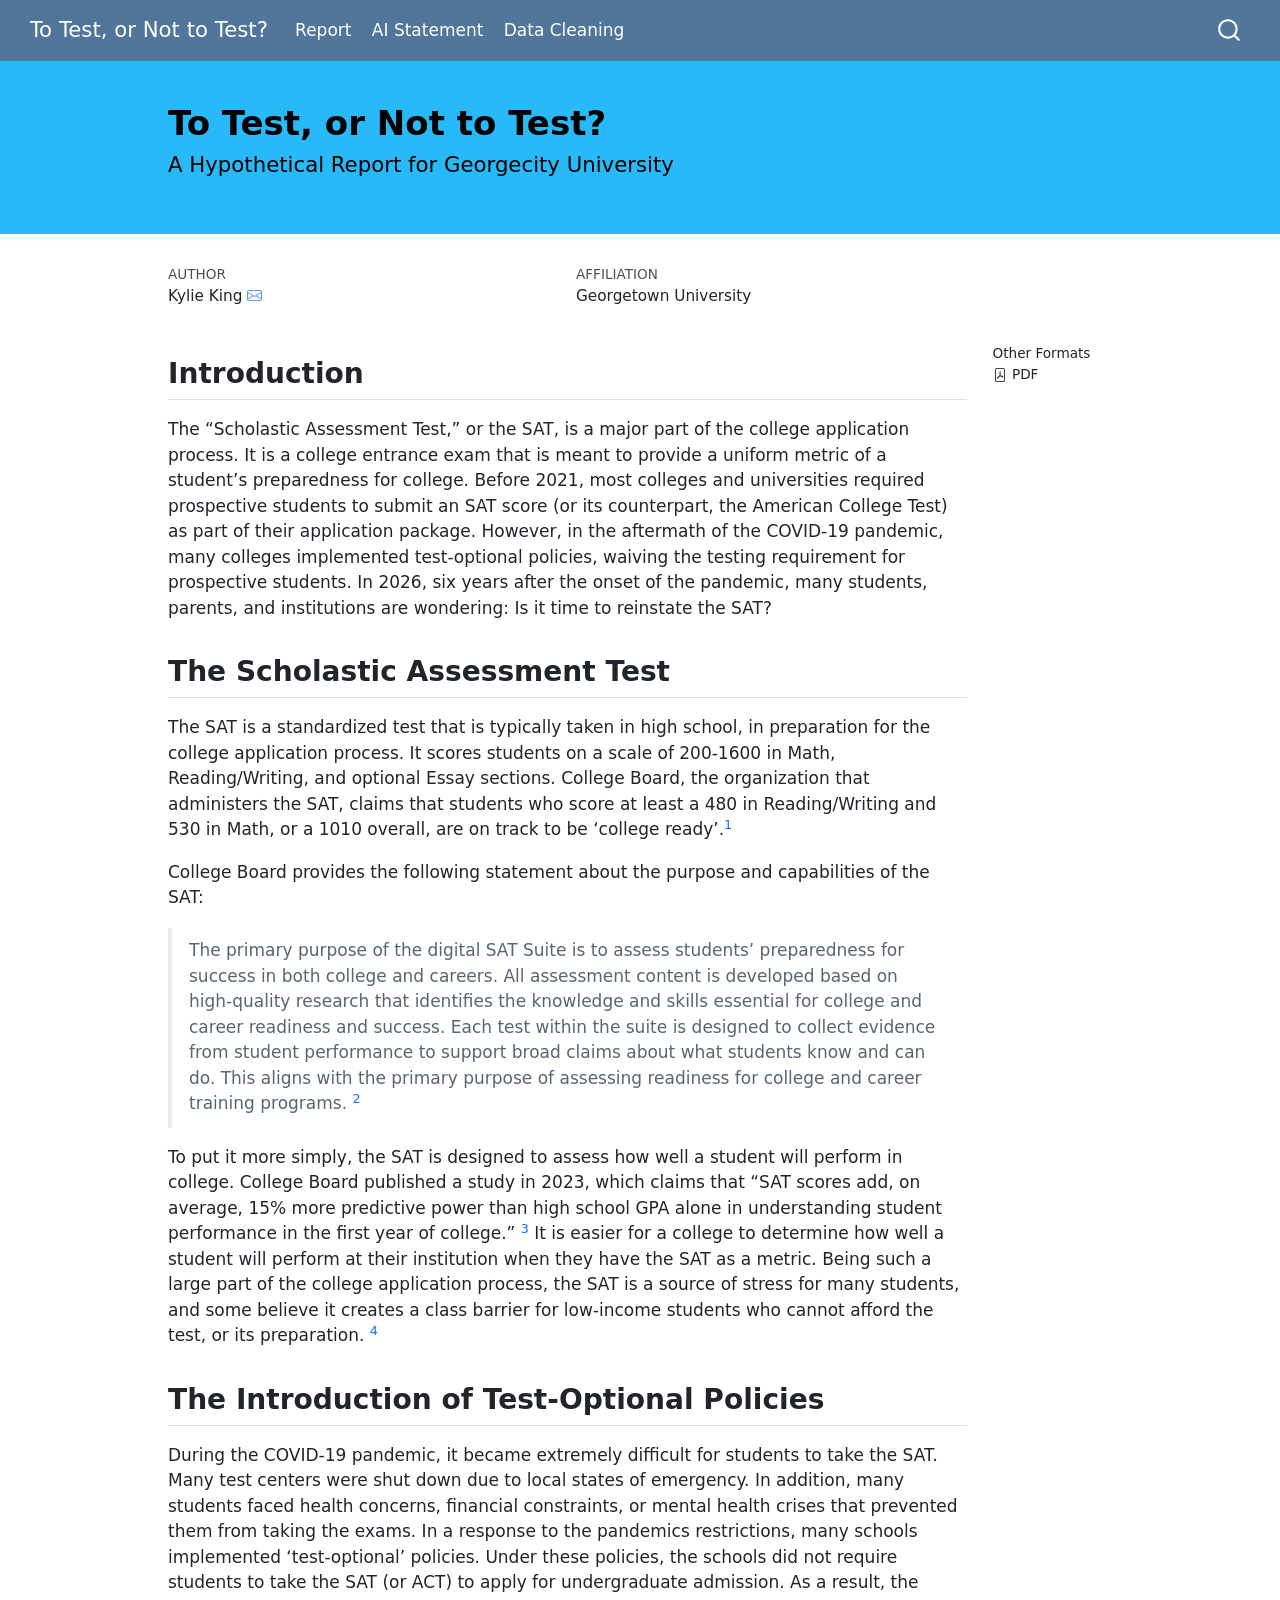
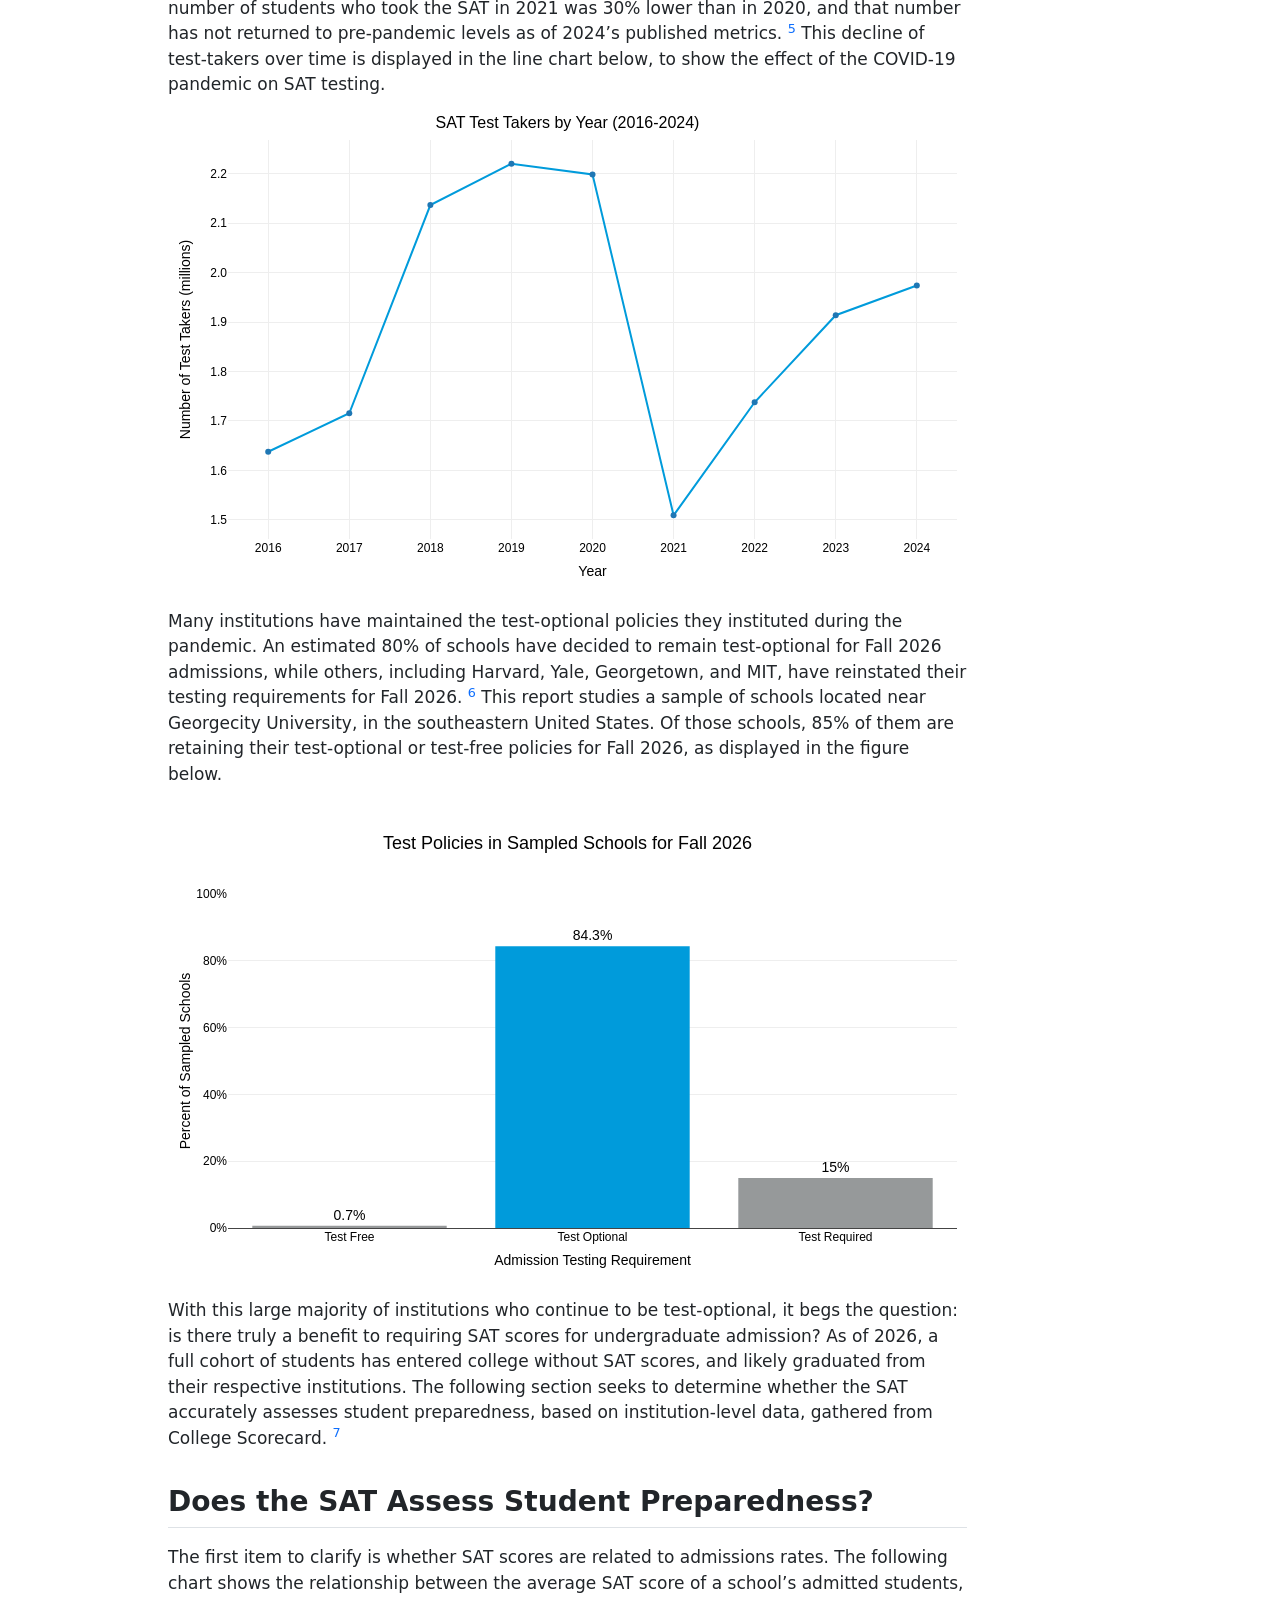
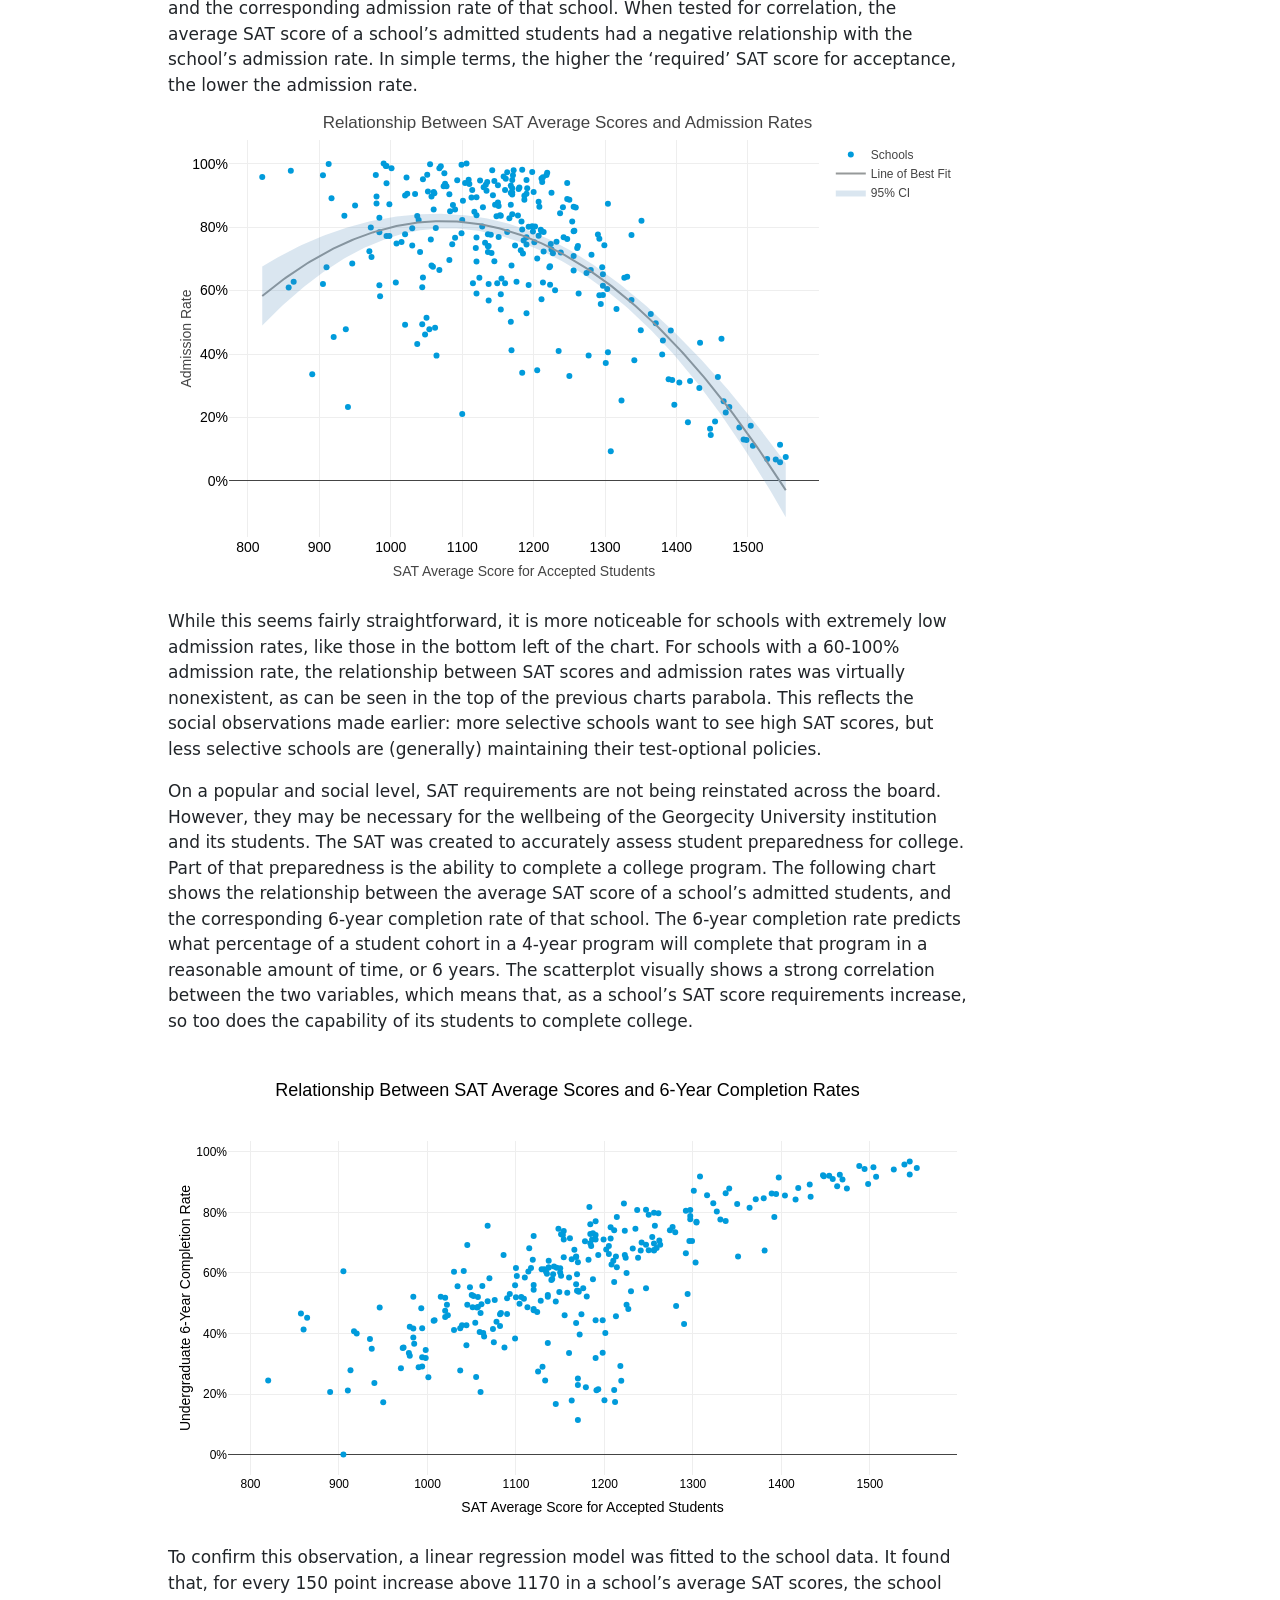
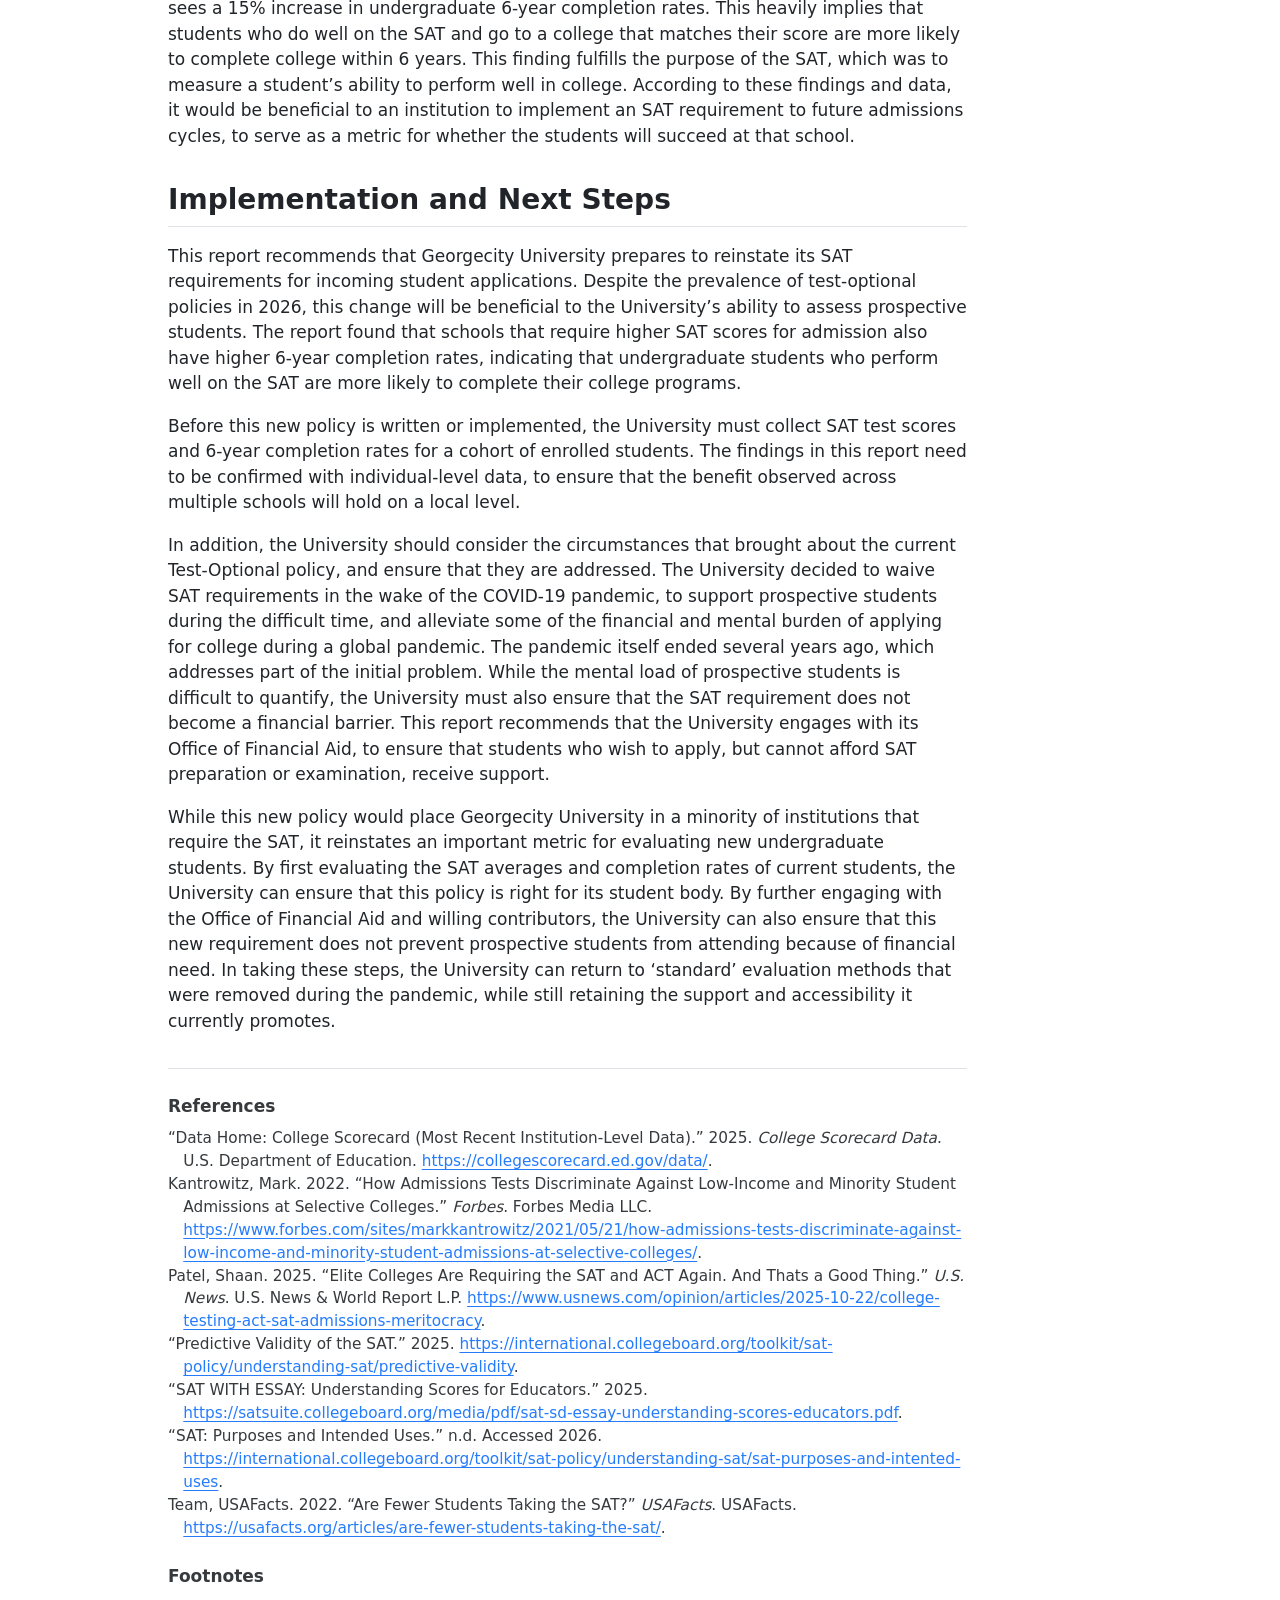
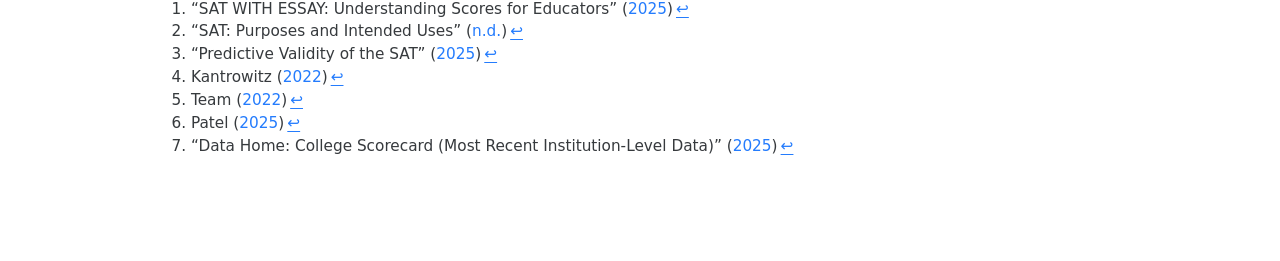
==== commit b10b7b27: "still working on buttons" ====
--- a/docs/index.html
+++ b/docs/index.html
@@ -208,7 +208,7 @@
 
 <section id="introduction" class="level2">
 <h2 class="anchored" data-anchor-id="introduction">Introduction</h2>
-<p>The “Scholastic Assessment Test,” or the SAT, is a major part of the college application process. It is a college entrance exam that is meant to provide a uniform metric of a student’s preparedness for college. Before 2021, most colleges and universities required prospective students to submit an SAT score (or it’s counterpart, the American College Test) as part of their application package. However, in the aftermath of the COVID-19 pandemic, many colleges implemented test-optional policies, waiving the testing requirement for prospective students. In 2026, six years after the onset of the pandemic, many students, parents, and institutions are wondering: Is it time to reinstate the SAT?</p>
+<p>The “Scholastic Assessment Test,” or the SAT, is a major part of the college application process. It is a college entrance exam that is meant to provide a uniform metric of a student’s preparedness for college. Before 2021, most colleges and universities required prospective students to submit an SAT score (or its counterpart, the American College Test) as part of their application package. However, in the aftermath of the COVID-19 pandemic, many colleges implemented test-optional policies, waiving the testing requirement for prospective students. In 2026, six years after the onset of the pandemic, many students, parents, and institutions are wondering: Is it time to reinstate the SAT?</p>
 </section>
 <section id="the-scholastic-assessment-test" class="level2">
 <h2 class="anchored" data-anchor-id="the-scholastic-assessment-test">The Scholastic Assessment Test</h2>
@@ -224,8 +224,8 @@
 <p>During the COVID-19 pandemic, it became extremely difficult for students to take the SAT. Many test centers were shut down due to local states of emergency. In addition, many students faced health concerns, financial constraints, or mental health crises that prevented them from taking the exams. In a response to the pandemics restrictions, many schools implemented ‘test-optional’ policies. Under these policies, the schools did not require students to take the SAT (or ACT) to apply for undergraduate admission. As a result, the number of students who took the SAT in 2021 was 30% lower than in 2020, and that number has not returned to pre-pandemic levels as of 2024’s published metrics. <a href="#fn5" class="footnote-ref" id="fnref5" role="doc-noteref"><sup>5</sup></a> This decline of test-takers over time is displayed in the line chart below, to show the effect of the COVID-19 pandemic on SAT testing.</p>
 <div class="cell">
 <div class="cell-output-display">
-<div class="plotly html-widget html-fill-item" id="htmlwidget-ae584015f8a28d44d497" style="width:100%;height:464px;"></div>
-<script type="application/json" data-for="htmlwidget-ae584015f8a28d44d497">{"x":{"visdat":{"1006828185e67":["function () ","plotlyVisDat"]},"cur_data":"1006828185e67","attrs":{"1006828185e67":{"x":{},"y":{},"mode":"lines+markers","line":{"color":"#009bdb","width":2},"text":{},"hoverinfo":"text","alpha_stroke":1,"sizes":[10,100],"spans":[1,20],"type":"scatter"}},"layout":{"margin":{"b":40,"l":60,"t":25,"r":10},"title":{"text":"SAT Test Takers by Year (2016-2024)","x":0.5,"font":{"size":16,"color":"black","family":"Arial"}},"xaxis":{"domain":[0,1],"automargin":true,"title":{"text":"Year","font":{"size":14,"color":"black","family":"Arial"}},"tickfont":{"size":12,"color":"black","family":"Arial"},"fixedrange":true},"yaxis":{"domain":[0,1],"automargin":true,"title":{"text":"Number of Test Takers (millions)","font":{"size":14,"color":"black","family":"Arial"}},"tickfont":{"size":12,"color":"black","family":"Arial"},"tickformat":".1f","fixedrange":true},"hovermode":"closest","showlegend":false},"source":"A","config":{"modeBarButtonsToAdd":["hoverclosest","hovercompare"],"showSendToCloud":false,"modeBarButtonsToRemove":["select2d","lasso2d","toggleSpikelines"],"displaylogo":false},"data":[{"x":[2016,2017,2018,2019,2020,2021,2022,2023,2024],"y":[1.637589,1.715481,2.136539,2.2200869999999999,2.1984599999999999,1.5091330000000001,1.7376780000000001,1.9137420000000001,1.9738910000000001],"mode":"lines+markers","line":{"color":"#009bdb","width":2},"text":["Year:  2016 <br>Number of Students: 1,637,589","Year:  2017 <br>Number of Students: 1,715,481","Year:  2018 <br>Number of Students: 2,136,539","Year:  2019 <br>Number of Students: 2,220,087","Year:  2020 <br>Number of Students: 2,198,460","Year:  2021 <br>Number of Students: 1,509,133","Year:  2022 <br>Number of Students: 1,737,678","Year:  2023 <br>Number of Students: 1,913,742","Year:  2024 <br>Number of Students: 1,973,891"],"hoverinfo":["text","text","text","text","text","text","text","text","text"],"type":"scatter","marker":{"color":"rgba(31,119,180,1)","line":{"color":"rgba(31,119,180,1)"}},"error_y":{"color":"rgba(31,119,180,1)"},"error_x":{"color":"rgba(31,119,180,1)"},"xaxis":"x","yaxis":"y","frame":null}],"highlight":{"on":"plotly_click","persistent":false,"dynamic":false,"selectize":false,"opacityDim":0.20000000000000001,"selected":{"opacity":1},"debounce":0},"shinyEvents":["plotly_hover","plotly_click","plotly_selected","plotly_relayout","plotly_brushed","plotly_brushing","plotly_clickannotation","plotly_doubleclick","plotly_deselect","plotly_afterplot","plotly_sunburstclick"],"base_url":"https://plot.ly"},"evals":[],"jsHooks":[]}</script>
+<div class="plotly html-widget html-fill-item" id="htmlwidget-4707ce07ce56a17394ab" style="width:100%;height:464px;"></div>
+<script type="application/json" data-for="htmlwidget-4707ce07ce56a17394ab">{"x":{"visdat":{"df58204c4ad3":["function () ","plotlyVisDat"]},"cur_data":"df58204c4ad3","attrs":{"df58204c4ad3":{"x":{},"y":{},"mode":"lines+markers","line":{"color":"#009bdb","width":2},"text":{},"hoverinfo":"text","alpha_stroke":1,"sizes":[10,100],"spans":[1,20],"type":"scatter"}},"layout":{"margin":{"b":40,"l":60,"t":25,"r":10},"title":{"text":"SAT Test Takers by Year (2016-2024)","x":0.5,"font":{"size":16,"color":"black","family":"Arial"}},"xaxis":{"domain":[0,1],"automargin":true,"title":{"text":"Year","font":{"size":14,"color":"black","family":"Arial"}},"tickfont":{"size":12,"color":"black","family":"Arial"},"fixedrange":true},"yaxis":{"domain":[0,1],"automargin":true,"title":{"text":"Number of Test Takers (millions)","font":{"size":14,"color":"black","family":"Arial"}},"tickfont":{"size":12,"color":"black","family":"Arial"},"tickformat":".1f","fixedrange":true},"hovermode":"closest","showlegend":false},"source":"A","config":{"modeBarButtonsToAdd":["hoverclosest","hovercompare"],"showSendToCloud":false,"modeBarButtonsToRemove":["select2d","lasso2d","toggleSpikelines"],"displaylogo":false},"data":[{"x":[2016,2017,2018,2019,2020,2021,2022,2023,2024],"y":[1.637589,1.715481,2.136539,2.2200869999999999,2.1984599999999999,1.5091330000000001,1.7376780000000001,1.9137420000000001,1.9738910000000001],"mode":"lines+markers","line":{"color":"#009bdb","width":2},"text":["Year:  2016 <br>Number of Students: 1,637,589","Year:  2017 <br>Number of Students: 1,715,481","Year:  2018 <br>Number of Students: 2,136,539","Year:  2019 <br>Number of Students: 2,220,087","Year:  2020 <br>Number of Students: 2,198,460","Year:  2021 <br>Number of Students: 1,509,133","Year:  2022 <br>Number of Students: 1,737,678","Year:  2023 <br>Number of Students: 1,913,742","Year:  2024 <br>Number of Students: 1,973,891"],"hoverinfo":["text","text","text","text","text","text","text","text","text"],"type":"scatter","marker":{"color":"rgba(31,119,180,1)","line":{"color":"rgba(31,119,180,1)"}},"error_y":{"color":"rgba(31,119,180,1)"},"error_x":{"color":"rgba(31,119,180,1)"},"xaxis":"x","yaxis":"y","frame":null}],"highlight":{"on":"plotly_click","persistent":false,"dynamic":false,"selectize":false,"opacityDim":0.20000000000000001,"selected":{"opacity":1},"debounce":0},"shinyEvents":["plotly_hover","plotly_click","plotly_selected","plotly_relayout","plotly_brushed","plotly_brushing","plotly_clickannotation","plotly_doubleclick","plotly_deselect","plotly_afterplot","plotly_sunburstclick"],"base_url":"https://plot.ly"},"evals":[],"jsHooks":[]}</script>
 </div>
 </div>
 <div style="margin-bottom: 30px;">
@@ -234,8 +234,8 @@
 <p>Many institutions have maintained the test-optional policies they instituted during the pandemic. An estimated 80% of schools have decided to remain test-optional for Fall 2026 admissions, while others, including Harvard, Yale, Georgetown, and MIT, have reinstated their testing requirements for Fall 2026. <a href="#fn6" class="footnote-ref" id="fnref6" role="doc-noteref"><sup>6</sup></a> This report studies a sample of schools located near Georgecity University, in the southeastern United States. Of those schools, 85% of them are retaining their test-optional or test-free policies for Fall 2026, as displayed in the figure below.</p>
 <div class="cell">
 <div class="cell-output-display">
-<div class="plotly html-widget html-fill-item" id="htmlwidget-bd0a73167d476553f60b" style="width:100%;height:464px;"></div>
-<script type="application/json" data-for="htmlwidget-bd0a73167d476553f60b">{"x":{"visdat":{"1006854e35bc4":["function () ","plotlyVisDat"]},"cur_data":"1006854e35bc4","attrs":{"1006854e35bc4":{"x":{},"y":{},"marker":{"color":["#96999aff","#009bdb","#96999aff"]},"text":{},"textposition":"outside","textfont":{"size":14,"color":"black","family":"Arial"},"alpha_stroke":1,"sizes":[10,100],"spans":[1,20],"type":"bar"}},"layout":{"margin":{"b":40,"l":60,"t":90,"r":10},"title":{"text":"Test Policies in Sampled Schools for Fall 2026","x":0.5,"font":{"size":18,"color":"black","family":"Arial"}},"xaxis":{"domain":[0,1],"automargin":true,"title":{"text":"Admission Testing Requirement","font":{"size":14,"color":"black","family":"Arial"}},"tickfont":{"size":12,"color":"black","family":"Arial"},"type":"category","categoryorder":"array","categoryarray":["Test Free","Test Optional","Test Required"]},"yaxis":{"domain":[0,1],"automargin":true,"title":{"text":"Percent of Sampled Schools","font":{"size":14,"color":"black","family":"Arial"}},"tickfont":{"size":12,"color":"black","family":"Arial"},"tickformat":".0%","range":[0,1]},"hovermode":"closest","showlegend":false},"source":"A","config":{"modeBarButtonsToAdd":["hoverclosest","hovercompare"],"showSendToCloud":false,"staticPlot":true},"data":[{"x":["Test Free","Test Optional","Test Required"],"y":[0.0069686411149825793,0.84320557491289194,0.14982578397212543],"marker":{"color":["#96999aff","#009bdb","#96999aff"],"line":{"color":"rgba(31,119,180,1)"}},"text":["0.7%","84.3%","15%"],"textposition":["outside","outside","outside"],"textfont":{"size":14,"color":"black","family":"Arial"},"type":"bar","error_y":{"color":"rgba(31,119,180,1)"},"error_x":{"color":"rgba(31,119,180,1)"},"xaxis":"x","yaxis":"y","frame":null}],"highlight":{"on":"plotly_click","persistent":false,"dynamic":false,"selectize":false,"opacityDim":0.20000000000000001,"selected":{"opacity":1},"debounce":0},"shinyEvents":["plotly_hover","plotly_click","plotly_selected","plotly_relayout","plotly_brushed","plotly_brushing","plotly_clickannotation","plotly_doubleclick","plotly_deselect","plotly_afterplot","plotly_sunburstclick"],"base_url":"https://plot.ly"},"evals":[],"jsHooks":[]}</script>
+<div class="plotly html-widget html-fill-item" id="htmlwidget-c966d54f0d0fb08a548a" style="width:100%;height:464px;"></div>
+<script type="application/json" data-for="htmlwidget-c966d54f0d0fb08a548a">{"x":{"visdat":{"df586064565f":["function () ","plotlyVisDat"]},"cur_data":"df586064565f","attrs":{"df586064565f":{"x":{},"y":{},"marker":{"color":["#96999aff","#009bdb","#96999aff"]},"text":{},"textposition":"outside","textfont":{"size":14,"color":"black","family":"Arial"},"alpha_stroke":1,"sizes":[10,100],"spans":[1,20],"type":"bar"}},"layout":{"margin":{"b":40,"l":60,"t":90,"r":10},"title":{"text":"Test Policies in Sampled Schools for Fall 2026","x":0.5,"font":{"size":18,"color":"black","family":"Arial"}},"xaxis":{"domain":[0,1],"automargin":true,"title":{"text":"Admission Testing Requirement","font":{"size":14,"color":"black","family":"Arial"}},"tickfont":{"size":12,"color":"black","family":"Arial"},"type":"category","categoryorder":"array","categoryarray":["Test Free","Test Optional","Test Required"]},"yaxis":{"domain":[0,1],"automargin":true,"title":{"text":"Percent of Sampled Schools","font":{"size":14,"color":"black","family":"Arial"}},"tickfont":{"size":12,"color":"black","family":"Arial"},"tickformat":".0%","range":[0,1]},"hovermode":"closest","showlegend":false},"source":"A","config":{"modeBarButtonsToAdd":["hoverclosest","hovercompare"],"showSendToCloud":false,"staticPlot":true},"data":[{"x":["Test Free","Test Optional","Test Required"],"y":[0.0069686411149825793,0.84320557491289194,0.14982578397212543],"marker":{"color":["#96999aff","#009bdb","#96999aff"],"line":{"color":"rgba(31,119,180,1)"}},"text":["0.7%","84.3%","15%"],"textposition":["outside","outside","outside"],"textfont":{"size":14,"color":"black","family":"Arial"},"type":"bar","error_y":{"color":"rgba(31,119,180,1)"},"error_x":{"color":"rgba(31,119,180,1)"},"xaxis":"x","yaxis":"y","frame":null}],"highlight":{"on":"plotly_click","persistent":false,"dynamic":false,"selectize":false,"opacityDim":0.20000000000000001,"selected":{"opacity":1},"debounce":0},"shinyEvents":["plotly_hover","plotly_click","plotly_selected","plotly_relayout","plotly_brushed","plotly_brushing","plotly_clickannotation","plotly_doubleclick","plotly_deselect","plotly_afterplot","plotly_sunburstclick"],"base_url":"https://plot.ly"},"evals":[],"jsHooks":[]}</script>
 </div>
 </div>
 <div style="margin-bottom: 30px;">
@@ -248,8 +248,8 @@
 <p>The first item to clarify is whether SAT scores are related to admissions rates. The following chart shows the relationship between the average SAT score of a school’s admitted students, and the corresponding admission rate of that school. When tested for correlation, the average SAT score of a school’s admitted students had a negative relationship with the school’s admission rate. In simple terms, the higher the ‘required’ SAT score for acceptance, the lower the admission rate.</p>
 <div class="cell">
 <div class="cell-output-display">
-<div class="plotly html-widget html-fill-item" id="htmlwidget-2e138b3adfa05778ba5a" style="width:100%;height:464px;"></div>
-<script type="application/json" data-for="htmlwidget-2e138b3adfa05778ba5a">{"x":{"visdat":{"100685471457d":["function () ","plotlyVisDat"],"1006811744d2e":["function () ","data"],"1006844e473":["function () ","data"],"100682625629d":["function () ","data"]},"cur_data":"100682625629d","attrs":{"1006811744d2e":{"alpha_stroke":1,"sizes":[10,100],"spans":[1,20],"x":{},"y":{},"type":"scatter","mode":"markers","marker":{"color":"#009bdb"},"name":"Schools","text":{},"hoverinfo":"text","inherit":true},"1006844e473":{"alpha_stroke":1,"sizes":[10,100],"spans":[1,20],"x":{},"y":{},"type":"scatter","mode":"lines","line":{"color":"#96999aff","width":2},"name":"Line of Best Fit","inherit":true},"100682625629d":{"alpha_stroke":1,"sizes":[10,100],"spans":[1,20],"x":{},"ymin":{},"ymax":{},"type":"scatter","mode":"lines","hoveron":"points","fill":"toself","fillcolor":"rgba(70,130,180,0.2)","line":{"color":"transparent"},"name":"95% CI","inherit":true}},"layout":{"margin":{"b":40,"l":60,"t":25,"r":10},"title":{"text":"Relationship Between SAT Average Scores and Admission Rates","tickfont":{"size":16,"color":"black","family":"Arial"}},"xaxis":{"domain":[0,1],"automargin":true,"title":"SAT Average Score for Accepted Students","fixedrange":true,"tickfont":{"size":14,"color":"black","family":"Arial"}},"yaxis":{"domain":[0,1],"automargin":true,"title":"Admission Rate","fixedrange":true,"tickformat":".0%","tickfont":{"size":14,"color":"black","family":"Arial"}},"dragmode":"zoom","hovermode":"closest","showlegend":true},"source":"A","config":{"modeBarButtonsToAdd":["hoverclosest","hovercompare"],"showSendToCloud":false,"modeBarButtonsToRemove":["select2d","lasso2d","toggleSpikelines"],"displaylogo":false},"data":[{"x":[984,1297,1392,857,1433,1494,1205,1045,913,1136,940,1277,1256,1256,1100,1119,1099,1068,1213,1154,1263,1323,1397,1211,1416,1115,1182,1101,1304,1235,1208,1007,905,937,1137,994,1296,1059,1223,1087,1001,973,994,1254,1507,864,1447,998,1150,1057,1149,1301,950,994,1280,1050,1230,1074,1178,1075,1184,1037,1155,1037,905,1044,1060,935,920,1225,1553,1292,1299,1463,1207,984,1141,1250,1232,1381,1166,1308,1274,1187,1082,890,1064,1020,1136,970,1448,1539,1143,1222,972,1146,1120,1242,1224,1201,1020,1048,1247,1454,1202,1187,1023,1250,1380,1262,1198,1223,1168,1090,1469,1290,1083,946,1151,1174,1292,1199,1160,1210,1404,1389,1145,1545,1070,1205,1180,1337,1257,1078,1190,1394,1350,1261,1110,1498,1030,1163,1052,1185,1030,1150,1170,1140,1419,1161,1190,1432,984,1169,820,1153,1214,1120,1303,1154,1034,1327,1213,1133,1170,1145,1190,1212,1163,1191,1219,1218,1211,1130,1160,1200,1316,1125,1170,1179,1060,1170,1545,1154,1168,1172,1158,1371,1142,1151,1256,1120,1237,1186,1090,1086,1211,1527,1259,1304,1466,1114,1184,1170,1134,1020,1135,1190,1056,910,1106,1238,1184,1341,1124,1039,1364,1057,1008,1176,1214,1063,1297,1128,1082,1132,1297,1054,1225,1458,1169,1207,1171,990,1247,1168,1062,1256,1247,1117,1100,1241,980,1190,1061,1148,1109,1474,1193,1099,1227,1104,1337,1168,1488,1183,917,860,1281,1504,1068,998,980,985,993,1051,1022,979,1041,1044,1045,1129,1137,1193,1120,1015,1351,1198,1113,1055,1136,1294,1331,1137,1120,1093,1076],"y":[0.61670000000000003,0.65110000000000001,0.4738,0.60940000000000005,0.43540000000000001,0.1308,0.34889999999999999,0.64100000000000001,0.99850000000000005,0.73950000000000005,0.23319999999999999,0.3952,0.78690000000000004,0.66279999999999994,0.2112,0.73440000000000005,0.78090000000000004,0.66449999999999998,0.62529999999999997,0.58840000000000003,0.5907,0.25380000000000003,0.24030000000000001,0.57289999999999996,0.18509999999999999,0.62270000000000003,0.72670000000000001,0.88319999999999999,0.40560000000000002,0.40960000000000002,0.86429999999999996,0.625,0.96299999999999997,0.47789999999999999,0.56869999999999998,0.77159999999999995,0.67310000000000003,0.67510000000000003,0.61850000000000005,0.86960000000000004,0.98509999999999998,0.70589999999999997,0.99239999999999995,0.81759999999999999,0.111,0.628,0.1646,0.77159999999999995,0.87770000000000004,0.89629999999999999,0.62280000000000002,0.372,0.86780000000000002,0.93810000000000004,0.66459999999999997,0.51390000000000002,0.60060000000000002,0.9284,0.83679999999999999,0.96930000000000005,0.34089999999999998,0.43159999999999998,0.6381,0.83489999999999998,0.62070000000000003,0.49370000000000003,0.85550000000000004,0.83540000000000003,0.4536,0.72899999999999998,0.075600000000000001,0.76329999999999998,0.74239999999999995,0.44840000000000002,0.77290000000000003,0.8296,0.71860000000000002,0.88629999999999998,0.75390000000000001,0.44290000000000002,0.82799999999999996,0.093600000000000003,0.65539999999999998,0.88639999999999997,0.90380000000000005,0.33610000000000001,0.39500000000000002,0.49209999999999998,0.77700000000000002,0.72370000000000001,0.14480000000000001,0.067799999999999999,0.90059999999999996,0.67310000000000003,0.79890000000000005,0.87019999999999997,0.83760000000000001,0.76829999999999998,0.74660000000000004,0.752,0.77749999999999997,0.4617,0.93889999999999996,0.18740000000000001,0.80210000000000004,0.89829999999999999,0.90490000000000004,0.33100000000000002,0.39850000000000002,0.74009999999999998,0.97360000000000002,0.67679999999999996,0.87029999999999996,0.7661,0.21560000000000001,0.7762,0.84989999999999999,0.6855,0.86660000000000004,0.74199999999999999,0.58530000000000004,0.78580000000000005,0.62319999999999998,0.79190000000000005,0.31059999999999999,0.3201,0.69189999999999996,0.114,0.99129999999999996,0.70109999999999995,0.92490000000000006,0.77529999999999999,0.78849999999999998,0.92879999999999996,0.76770000000000005,0.31830000000000003,0.47510000000000002,0.73399999999999999,0.93610000000000004,0.12909999999999999,0.74219999999999997,0.78449999999999998,0.91200000000000003,0.71650000000000003,0.79600000000000004,0.93200000000000005,0.94830000000000003,0.77610000000000001,0.31469999999999998,0.95189999999999997,0.74529999999999996,0.29260000000000003,0.78369999999999995,0.67879999999999996,0.95760000000000001,0.83709999999999996,0.78480000000000005,0.89410000000000001,0.60509999999999997,0.54000000000000004,0.90410000000000001,0.6401,0.95709999999999995,0.93310000000000004,0.90910000000000002,0.94530000000000003,0.94869999999999999,0.94210000000000005,0.97309999999999997,0.92200000000000004,0.97130000000000005,0.96389999999999998,0.95330000000000004,0.92520000000000002,0.91659999999999997,0.91039999999999999,0.54220000000000002,0.9466,0.90300000000000002,0.92030000000000001,0.91049999999999998,0.92200000000000004,0.058700000000000002,0.83560000000000001,0.90810000000000002,0.97919999999999996,0.95899999999999996,0.497,0.9788,0.76890000000000003,0.8639,0.59099999999999997,0.84350000000000003,0.75790000000000002,0.85550000000000004,0.74619999999999997,0.78710000000000002,0.069400000000000003,0.86140000000000005,0.87370000000000003,0.25119999999999998,0.91690000000000005,0.79200000000000004,0.84019999999999995,0.91459999999999997,0.89980000000000004,0.94199999999999995,0.52810000000000001,0.76090000000000002,0.67300000000000004,1,0.71999999999999997,0.98089999999999999,0.3805,0.64000000000000001,0.82230000000000003,0.52569999999999995,0.67920000000000003,0.748,0.62780000000000002,0.72340000000000004,0.79720000000000002,0.6149,0.80189999999999995,0.69610000000000005,0.75060000000000004,0.58589999999999998,0.47799999999999998,0.90810000000000002,0.32719999999999999,0.4118,0.87960000000000005,0.96299999999999997,1,0.88829999999999998,0.50129999999999997,0.48270000000000002,0.70860000000000001,0.76249999999999996,0.84799999999999998,0.82189999999999996,0.86260000000000003,0.87460000000000004,0.9052,0.90639999999999998,0.83399999999999996,0.94940000000000002,0.2331,0.80069999999999997,0.99639999999999995,0.71740000000000004,0.93920000000000003,0.57030000000000003,0.93059999999999998,0.1686,0.81730000000000003,0.89100000000000001,0.97729999999999995,0.71289999999999998,0.1736,0.98570000000000002,0.87219999999999998,0.89649999999999996,0.58230000000000004,0.99239999999999995,0.96460000000000001,0.95650000000000002,0.9637,0.72119999999999995,0.60999999999999999,0.95050000000000001,0.86260000000000003,0.73999999999999999,0.61750000000000005,0.76749999999999996,0.75280000000000002,0.81979999999999997,0.80269999999999997,0.8931,0.99770000000000003,0.72160000000000002,0.55730000000000002,0.64380000000000004,0.62070000000000003,0.69179999999999997,0.94750000000000001,0.9365],"type":"scatter","mode":"markers","marker":{"color":"#009bdb","line":{"color":"rgba(31,119,180,1)"}},"name":"Schools","text":["School:  Delaware State University <br>Average SAT:  984 <br>Admission Rate:  62%","School:  University of Delaware <br>Average SAT:  1297 <br>Admission Rate:  65%","School:  American University <br>Average SAT:  1392 <br>Admission Rate:  47%","School:  Gallaudet University <br>Average SAT:  857 <br>Admission Rate:  61%","School:  George Washington University <br>Average SAT:  1433 <br>Admission Rate:  44%","School:  Georgetown University <br>Average SAT:  1494 <br>Admission Rate:  13%","School:  Howard University <br>Average SAT:  1205 <br>Admission Rate:  35%","School:  Baptist University of Florida <br>Average SAT:  1045 <br>Admission Rate:  64%","School:  Bethune-Cookman University <br>Average SAT:  913 <br>Admission Rate:  100%","School:  Lynn University <br>Average SAT:  1136 <br>Admission Rate:  74%","School:  Johnson University Florida <br>Average SAT:  940 <br>Admission Rate:  23%","School:  University of Central Florida <br>Average SAT:  1277 <br>Admission Rate:  40%","School:  Eckerd College <br>Average SAT:  1256 <br>Admission Rate:  79%","School:  Embry-Riddle Aeronautical University-Daytona Beach <br>Average SAT:  1256 <br>Admission Rate:  66%","School:  Florida Agricultural and Mechanical University <br>Average SAT:  1100 <br>Admission Rate:  21%","School:  Florida Atlantic University <br>Average SAT:  1119 <br>Admission Rate:  73%","School:  Flagler College <br>Average SAT:  1099 <br>Admission Rate:  78%","School:  Florida College <br>Average SAT:  1068 <br>Admission Rate:  66%","School:  Florida Institute of Technology <br>Average SAT:  1213 <br>Admission Rate:  63%","School:  Florida International University <br>Average SAT:  1154 <br>Admission Rate:  59%","School:  Florida Southern College <br>Average SAT:  1263 <br>Admission Rate:  59%","School:  Florida State University <br>Average SAT:  1323 <br>Admission Rate:  25%","School:  University of Florida <br>Average SAT:  1397 <br>Admission Rate:  24%","School:  Jacksonville University <br>Average SAT:  1211 <br>Admission Rate:  57%","School:  University of Miami <br>Average SAT:  1416 <br>Admission Rate:  19%","School:  University of North Florida <br>Average SAT:  1115 <br>Admission Rate:  62%","School:  Nova Southeastern University <br>Average SAT:  1182 <br>Admission Rate:  73%","School:  Palm Beach Atlantic University <br>Average SAT:  1101 <br>Admission Rate:  88%","School:  Rollins College <br>Average SAT:  1304 <br>Admission Rate:  41%","School:  University of South Florida <br>Average SAT:  1235 <br>Admission Rate:  41%","School:  Stetson University <br>Average SAT:  1208 <br>Admission Rate:  86%","School:  Trinity Baptist College <br>Average SAT:  1007 <br>Admission Rate:  62%","School:  Trinity College of Florida <br>Average SAT:  905 <br>Admission Rate:  96%","School:  Warner University <br>Average SAT:  937 <br>Admission Rate:  48%","School:  University of West Florida <br>Average SAT:  1137 <br>Admission Rate:  57%","School:  Abraham Baldwin Agricultural College <br>Average SAT:  994 <br>Admission Rate:  77%","School:  Agnes Scott College <br>Average SAT:  1296 <br>Admission Rate:  67%","School:  Point University <br>Average SAT:  1059 <br>Admission Rate:  68%","School:  Berry College <br>Average SAT:  1223 <br>Admission Rate:  62%","School:  Brenau University <br>Average SAT:  1087 <br>Admission Rate:  87%","School:  College of Coastal Georgia <br>Average SAT:  1001 <br>Admission Rate:  99%","School:  Clayton  State University <br>Average SAT:  973 <br>Admission Rate:  71%","School:  Columbus State University <br>Average SAT:  994 <br>Admission Rate:  99%","School:  Covenant College <br>Average SAT:  1254 <br>Admission Rate:  82%","School:  Emory University <br>Average SAT:  1507 <br>Admission Rate:  11%","School:  Fort Valley State University <br>Average SAT:  864 <br>Admission Rate:  63%","School:  Georgia Institute of Technology-Main Campus <br>Average SAT:  1447 <br>Admission Rate:  16%","School:  Georgia Southwestern State University <br>Average SAT:  998 <br>Admission Rate:  77%","School:  Georgia College & State University <br>Average SAT:  1150 <br>Admission Rate:  88%","School:  Georgia Southern University <br>Average SAT:  1057 <br>Admission Rate:  90%","School:  Georgia State University <br>Average SAT:  1149 <br>Admission Rate:  62%","School:  University of Georgia <br>Average SAT:  1301 <br>Admission Rate:  37%","School:  Gordon State College <br>Average SAT:  950 <br>Admission Rate:  87%","School:  Life University <br>Average SAT:  994 <br>Admission Rate:  94%","School:  Mercer University <br>Average SAT:  1280 <br>Admission Rate:  66%","School:  Morehouse College <br>Average SAT:  1050 <br>Admission Rate:  51%","School:  Oglethorpe University <br>Average SAT:  1230 <br>Admission Rate:  60%","School:  Piedmont University <br>Average SAT:  1074 <br>Admission Rate:  93%","School:  Savannah College of Art and Design <br>Average SAT:  1178 <br>Admission Rate:  84%","School:  Shorter University <br>Average SAT:  1075 <br>Admission Rate:  97%","School:  Spelman College <br>Average SAT:  1184 <br>Admission Rate:  34%","School:  Thomas University <br>Average SAT:  1037 <br>Admission Rate:  43%","School:  Toccoa Falls College <br>Average SAT:  1155 <br>Admission Rate:  64%","School:  Valdosta State University <br>Average SAT:  1037 <br>Admission Rate:  83%","School:  Wesleyan College <br>Average SAT:  905 <br>Admission Rate:  62%","School:  University of West Georgia <br>Average SAT:  1044 <br>Admission Rate:  49%","School:  University of Baltimore <br>Average SAT:  1060 <br>Admission Rate:  86%","School:  Bowie State University <br>Average SAT:  935 <br>Admission Rate:  84%","School:  Washington Adventist University <br>Average SAT:  920 <br>Admission Rate:  45%","School:  Goucher College <br>Average SAT:  1225 <br>Admission Rate:  73%","School:  Johns Hopkins University <br>Average SAT:  1553 <br>Admission Rate:  8%","School:  Loyola University Maryland <br>Average SAT:  1292 <br>Admission Rate:  76%","School:  University of Maryland-Baltimore County <br>Average SAT:  1299 <br>Admission Rate:  74%","School:  University of Maryland-College Park <br>Average SAT:  1463 <br>Admission Rate:  45%","School:  Maryland Institute College of Art <br>Average SAT:  1207 <br>Admission Rate:  77%","School:  Morgan State University <br>Average SAT:  984 <br>Admission Rate:  83%","School:  Mount St. Mary's University <br>Average SAT:  1141 <br>Admission Rate:  72%","School:  Salisbury University <br>Average SAT:  1250 <br>Admission Rate:  89%","School:  St. Mary's College of Maryland <br>Average SAT:  1232 <br>Admission Rate:  75%","School:  St. John's College <br>Average SAT:  1381 <br>Admission Rate:  44%","School:  Towson University <br>Average SAT:  1166 <br>Admission Rate:  83%","School:  United States Naval Academy <br>Average SAT:  1308 <br>Admission Rate:  9%","School:  Washington College <br>Average SAT:  1274 <br>Admission Rate:  66%","School:  Appalachian State University <br>Average SAT:  1187 <br>Admission Rate:  89%","School:  Belmont Abbey College <br>Average SAT:  1082 <br>Admission Rate:  90%","School:  Bennett College <br>Average SAT:  890 <br>Admission Rate:  34%","School:  Brevard College <br>Average SAT:  1064 <br>Admission Rate:  40%","School:  Cabarrus College of Health Sciences <br>Average SAT:  1020 <br>Admission Rate:  49%","School:  Catawba College <br>Average SAT:  1136 <br>Admission Rate:  78%","School:  Chowan University <br>Average SAT:  970 <br>Admission Rate:  72%","School:  Davidson College <br>Average SAT:  1448 <br>Admission Rate:  14%","School:  Duke University <br>Average SAT:  1539 <br>Admission Rate:  7%","School:  East Carolina University <br>Average SAT:  1143 <br>Admission Rate:  90%","School:  Elon University <br>Average SAT:  1222 <br>Admission Rate:  67%","School:  Fayetteville State University <br>Average SAT:  972 <br>Admission Rate:  80%","School:  Gardner-Webb University <br>Average SAT:  1146 <br>Admission Rate:  87%","School:  Guilford College <br>Average SAT:  1120 <br>Admission Rate:  84%","School:  High Point University <br>Average SAT:  1242 <br>Admission Rate:  77%","School:  Meredith College <br>Average SAT:  1224 <br>Admission Rate:  75%","School:  Methodist University <br>Average SAT:  1201 <br>Admission Rate:  75%","School:  University of Mount Olive <br>Average SAT:  1020 <br>Admission Rate:  78%","School:  North Carolina A & T State University <br>Average SAT:  1048 <br>Admission Rate:  46%","School:  University of North Carolina Asheville <br>Average SAT:  1247 <br>Admission Rate:  94%","School:  University of North Carolina at Chapel Hill <br>Average SAT:  1454 <br>Admission Rate:  19%","School:  University of North Carolina at Charlotte <br>Average SAT:  1202 <br>Admission Rate:  80%","School:  University of North Carolina at Greensboro <br>Average SAT:  1187 <br>Admission Rate:  90%","School:  North Carolina Central University <br>Average SAT:  1023 <br>Admission Rate:  90%","School:  University of North Carolina School of the Arts <br>Average SAT:  1250 <br>Admission Rate:  33%","School:  North Carolina State University at Raleigh <br>Average SAT:  1380 <br>Admission Rate:  40%","School:  University of North Carolina Wilmington <br>Average SAT:  1262 <br>Admission Rate:  74%","School:  William Peace University <br>Average SAT:  1198 <br>Admission Rate:  97%","School:  Queens University of Charlotte <br>Average SAT:  1223 <br>Admission Rate:  68%","School:  Salem College <br>Average SAT:  1168 <br>Admission Rate:  87%","School:  Southeastern Baptist Theological Seminary <br>Average SAT:  1090 <br>Admission Rate:  77%","School:  Wake Forest University <br>Average SAT:  1469 <br>Admission Rate:  22%","School:  Warren Wilson College <br>Average SAT:  1290 <br>Admission Rate:  78%","School:  Wingate University <br>Average SAT:  1083 <br>Admission Rate:  85%","School:  Winston-Salem State University <br>Average SAT:  946 <br>Admission Rate:  69%","School:  Western Carolina University <br>Average SAT:  1151 <br>Admission Rate:  87%","School:  Bryn Athyn College of the New Church <br>Average SAT:  1174 <br>Admission Rate:  74%","School:  Allegheny College <br>Average SAT:  1292 <br>Admission Rate:  59%","School:  DeSales University <br>Average SAT:  1199 <br>Admission Rate:  79%","School:  Alvernia University <br>Average SAT:  1160 <br>Admission Rate:  62%","School:  Arcadia University <br>Average SAT:  1210 <br>Admission Rate:  79%","School:  Bryn Mawr College <br>Average SAT:  1404 <br>Admission Rate:  31%","School:  Bucknell University <br>Average SAT:  1389 <br>Admission Rate:  32%","School:  Cabrini University <br>Average SAT:  1145 <br>Admission Rate:  69%","School:  Carnegie Mellon University <br>Average SAT:  1545 <br>Admission Rate:  11%","School:  Cedar Crest College <br>Average SAT:  1070 <br>Admission Rate:  99%","School:  Chatham University <br>Average SAT:  1205 <br>Admission Rate:  70%","School:  Delaware Valley University <br>Average SAT:  1180 <br>Admission Rate:  92%","School:  Drexel University <br>Average SAT:  1337 <br>Admission Rate:  78%","School:  Duquesne University <br>Average SAT:  1257 <br>Admission Rate:  79%","School:  East Stroudsburg University of Pennsylvania <br>Average SAT:  1078 <br>Admission Rate:  93%","School:  Elizabethtown College <br>Average SAT:  1190 <br>Admission Rate:  77%","School:  Franklin and Marshall College <br>Average SAT:  1394 <br>Admission Rate:  32%","School:  Gettysburg College <br>Average SAT:  1350 <br>Admission Rate:  48%","School:  Grove City College <br>Average SAT:  1261 <br>Admission Rate:  73%","School:  Gwynedd Mercy University <br>Average SAT:  1110 <br>Admission Rate:  94%","School:  Haverford College <br>Average SAT:  1498 <br>Admission Rate:  13%","School:  Holy Family University <br>Average SAT:  1030 <br>Admission Rate:  74%","School:  Immaculata University <br>Average SAT:  1163 <br>Admission Rate:  78%","School:  Indiana University of Pennsylvania-Main Campus <br>Average SAT:  1052 <br>Admission Rate:  91%","School:  Juniata College <br>Average SAT:  1185 <br>Admission Rate:  72%","School:  Keystone College <br>Average SAT:  1030 <br>Admission Rate:  80%","School:  King's College <br>Average SAT:  1150 <br>Admission Rate:  93%","School:  Kutztown University of Pennsylvania <br>Average SAT:  1170 <br>Admission Rate:  95%","School:  La Roche University <br>Average SAT:  1140 <br>Admission Rate:  78%","School:  Lafayette College <br>Average SAT:  1419 <br>Admission Rate:  31%","School:  Lancaster Bible College <br>Average SAT:  1161 <br>Admission Rate:  95%","School:  Lebanon Valley College <br>Average SAT:  1190 <br>Admission Rate:  75%","School:  Lehigh University <br>Average SAT:  1432 <br>Admission Rate:  29%","School:  Lincoln University <br>Average SAT:  984 <br>Admission Rate:  78%","School:  Lycoming College <br>Average SAT:  1169 <br>Admission Rate:  68%","School:  Manor College <br>Average SAT:  820 <br>Admission Rate:  96%","School:  Marywood University <br>Average SAT:  1153 <br>Admission Rate:  84%","School:  Messiah University <br>Average SAT:  1214 <br>Admission Rate:  78%","School:  Millersville University of Pennsylvania <br>Average SAT:  1120 <br>Admission Rate:  89%","School:  Moore College of Art and Design <br>Average SAT:  1303 <br>Admission Rate:  61%","School:  Moravian University <br>Average SAT:  1154 <br>Admission Rate:  54%","School:  Mount Aloysius College <br>Average SAT:  1034 <br>Admission Rate:  90%","School:  Muhlenberg College <br>Average SAT:  1327 <br>Admission Rate:  64%","School:  Pennsylvania State University-Penn State Erie-Behrend College <br>Average SAT:  1213 <br>Admission Rate:  96%","School:  Pennsylvania State University-Penn State New Kensington <br>Average SAT:  1133 <br>Admission Rate:  93%","School:  Pennsylvania State University-Penn State Shenango <br>Average SAT:  1170 <br>Admission Rate:  91%","School:  Pennsylvania State University-Penn State Wilkes-Barre <br>Average SAT:  1145 <br>Admission Rate:  95%","School:  Pennsylvania State University-Penn State Scranton <br>Average SAT:  1190 <br>Admission Rate:  95%","School:  Pennsylvania State University-Penn State Lehigh Valley <br>Average SAT:  1212 <br>Admission Rate:  94%","School:  Pennsylvania State University-Penn State Altoona <br>Average SAT:  1163 <br>Admission Rate:  97%","School:  Pennsylvania State University-Penn State Beaver <br>Average SAT:  1191 <br>Admission Rate:  92%","School:  Pennsylvania State University-Penn State Berks <br>Average SAT:  1219 <br>Admission Rate:  97%","School:  Pennsylvania State University-Penn State Harrisburg <br>Average SAT:  1218 <br>Admission Rate:  96%","School:  Pennsylvania State University-Penn State Brandywine <br>Average SAT:  1211 <br>Admission Rate:  95%","School:  Pennsylvania State University-Penn State DuBois <br>Average SAT:  1130 <br>Admission Rate:  93%","School:  Pennsylvania State University-Penn State Fayette- Eberly <br>Average SAT:  1160 <br>Admission Rate:  92%","School:  Pennsylvania State University-Penn State Hazleton <br>Average SAT:  1200 <br>Admission Rate:  91%","School:  Pennsylvania State University-Main Campus <br>Average SAT:  1316 <br>Admission Rate:  54%","School:  Pennsylvania State University-Penn State Greater Allegheny <br>Average SAT:  1125 <br>Admission Rate:  95%","School:  Pennsylvania State University-Penn State Mont Alto <br>Average SAT:  1170 <br>Admission Rate:  90%","School:  Pennsylvania State University-Penn State Abington <br>Average SAT:  1179 <br>Admission Rate:  92%","School:  Pennsylvania State University-Penn State Schuylkill <br>Average SAT:  1060 <br>Admission Rate:  91%","School:  Pennsylvania State University-Penn State York <br>Average SAT:  1170 <br>Admission Rate:  92%","School:  University of Pennsylvania <br>Average SAT:  1545 <br>Admission Rate:  6%","School:  Cairn University-Langhorne <br>Average SAT:  1154 <br>Admission Rate:  84%","School:  University of Pittsburgh-Bradford <br>Average SAT:  1168 <br>Admission Rate:  91%","School:  University of Pittsburgh-Greensburg <br>Average SAT:  1172 <br>Admission Rate:  98%","School:  University of Pittsburgh-Johnstown <br>Average SAT:  1158 <br>Admission Rate:  96%","School:  University of Pittsburgh-Pittsburgh Campus <br>Average SAT:  1371 <br>Admission Rate:  50%","School:  Point Park University <br>Average SAT:  1142 <br>Admission Rate:  98%","School:  Saint Francis University <br>Average SAT:  1151 <br>Admission Rate:  77%","School:  Saint Joseph's University - Philadelphia <br>Average SAT:  1256 <br>Admission Rate:  86%","School:  Saint Vincent College <br>Average SAT:  1120 <br>Admission Rate:  59%","School:  University of Scranton <br>Average SAT:  1237 <br>Admission Rate:  84%","School:  Seton Hill University <br>Average SAT:  1186 <br>Admission Rate:  76%","School:  Shippensburg University of Pennsylvania <br>Average SAT:  1090 <br>Admission Rate:  86%","School:  Slippery Rock University of Pennsylvania <br>Average SAT:  1086 <br>Admission Rate:  75%","School:  Susquehanna University <br>Average SAT:  1211 <br>Admission Rate:  79%","School:  Swarthmore College <br>Average SAT:  1527 <br>Admission Rate:  7%","School:  Thomas Jefferson University <br>Average SAT:  1259 <br>Admission Rate:  86%","School:  Ursinus College <br>Average SAT:  1304 <br>Admission Rate:  87%","School:  Villanova University <br>Average SAT:  1466 <br>Admission Rate:  25%","School:  Waynesburg University <br>Average SAT:  1114 <br>Admission Rate:  92%","School:  West Chester University of Pennsylvania <br>Average SAT:  1184 <br>Admission Rate:  79%","School:  Widener University <br>Average SAT:  1170 <br>Admission Rate:  84%","School:  Wilkes University <br>Average SAT:  1134 <br>Admission Rate:  91%","School:  Wilson College <br>Average SAT:  1020 <br>Admission Rate:  90%","School:  York College of Pennsylvania <br>Average SAT:  1135 <br>Admission Rate:  94%","School:  Anderson University <br>Average SAT:  1190 <br>Admission Rate:  53%","School:  Charleston Southern University <br>Average SAT:  1056 <br>Admission Rate:  76%","School:  Benedict College <br>Average SAT:  910 <br>Admission Rate:  67%","School:  Southern Wesleyan University <br>Average SAT:  1106 <br>Admission Rate:  100%","School:  College of Charleston <br>Average SAT:  1238 <br>Admission Rate:  72%","School:  Citadel Military College of South Carolina <br>Average SAT:  1184 <br>Admission Rate:  98%","School:  Clemson University <br>Average SAT:  1341 <br>Admission Rate:  38%","School:  Converse University <br>Average SAT:  1124 <br>Admission Rate:  64%","School:  Francis Marion University <br>Average SAT:  1039 <br>Admission Rate:  82%","School:  Furman University <br>Average SAT:  1364 <br>Admission Rate:  53%","School:  Lander University <br>Average SAT:  1057 <br>Admission Rate:  68%","School:  Newberry College <br>Average SAT:  1008 <br>Admission Rate:  75%","School:  North Greenville University <br>Average SAT:  1176 <br>Admission Rate:  63%","School:  Presbyterian College <br>Average SAT:  1214 <br>Admission Rate:  72%","School:  University of South Carolina Aiken <br>Average SAT:  1063 <br>Admission Rate:  80%","School:  University of South Carolina-Columbia <br>Average SAT:  1297 <br>Admission Rate:  61%","School:  Coastal Carolina University <br>Average SAT:  1128 <br>Admission Rate:  80%","School:  University of South Carolina-Upstate <br>Average SAT:  1082 <br>Admission Rate:  70%","School:  Winthrop University <br>Average SAT:  1132 <br>Admission Rate:  75%","School:  Wofford College <br>Average SAT:  1297 <br>Admission Rate:  59%","School:  Averett University <br>Average SAT:  1054 <br>Admission Rate:  48%","School:  Bridgewater College <br>Average SAT:  1225 <br>Admission Rate:  91%","School:  William & Mary <br>Average SAT:  1458 <br>Admission Rate:  33%","School:  Regent University <br>Average SAT:  1169 <br>Admission Rate:  41%","School:  Christopher Newport University <br>Average SAT:  1207 <br>Admission Rate:  88%","School:  Emory & Henry University <br>Average SAT:  1171 <br>Admission Rate:  96%","School:  Ferrum College <br>Average SAT:  990 <br>Admission Rate:  100%","School:  George Mason University <br>Average SAT:  1247 <br>Admission Rate:  89%","School:  Hampden-Sydney College <br>Average SAT:  1168 <br>Admission Rate:  50%","School:  Hampton University <br>Average SAT:  1062 <br>Admission Rate:  48%","School:  Hollins University <br>Average SAT:  1256 <br>Admission Rate:  71%","School:  James Madison University <br>Average SAT:  1247 <br>Admission Rate:  76%","School:  Longwood University <br>Average SAT:  1117 <br>Admission Rate:  85%","School:  University of Lynchburg <br>Average SAT:  1100 <br>Admission Rate:  82%","School:  University of Mary Washington <br>Average SAT:  1241 <br>Admission Rate:  86%","School:  Norfolk State University <br>Average SAT:  980 <br>Admission Rate:  87%","School:  Old Dominion University <br>Average SAT:  1190 <br>Admission Rate:  91%","School:  Radford University <br>Average SAT:  1061 <br>Admission Rate:  91%","School:  Randolph-Macon College <br>Average SAT:  1148 <br>Admission Rate:  83%","School:  Randolph College <br>Average SAT:  1109 <br>Admission Rate:  95%","School:  University of Richmond <br>Average SAT:  1474 <br>Admission Rate:  23%","School:  Roanoke College <br>Average SAT:  1193 <br>Admission Rate:  80%","School:  Southern Virginia University <br>Average SAT:  1099 <br>Admission Rate:  100%","School:  Sweet Briar College <br>Average SAT:  1227 <br>Admission Rate:  72%","School:  University of Virginia's College at Wise <br>Average SAT:  1104 <br>Admission Rate:  94%","School:  Virginia Polytechnic Institute and State University <br>Average SAT:  1337 <br>Admission Rate:  57%","School:  Virginia Commonwealth University <br>Average SAT:  1168 <br>Admission Rate:  93%","School:  University of Virginia-Main Campus <br>Average SAT:  1488 <br>Admission Rate:  17%","School:  Virginia Military Institute <br>Average SAT:  1183 <br>Admission Rate:  82%","School:  Virginia State University <br>Average SAT:  917 <br>Admission Rate:  89%","School:  Virginia Union University <br>Average SAT:  860 <br>Admission Rate:  98%","School:  Virginia Wesleyan University <br>Average SAT:  1281 <br>Admission Rate:  71%","School:  Washington and Lee University <br>Average SAT:  1504 <br>Admission Rate:  17%","School:  Appalachian Bible College <br>Average SAT:  1068 <br>Admission Rate:  99%","School:  Bluefield State University <br>Average SAT:  998 <br>Admission Rate:  87%","School:  Concord University <br>Average SAT:  980 <br>Admission Rate:  90%","School:  Davis & Elkins College <br>Average SAT:  985 <br>Admission Rate:  58%","School:  Fairmont State University <br>Average SAT:  993 <br>Admission Rate:  99%","School:  Marshall University <br>Average SAT:  1051 <br>Admission Rate:  96%","School:  Shepherd University <br>Average SAT:  1022 <br>Admission Rate:  96%","School:  West Virginia State University <br>Average SAT:  979 <br>Admission Rate:  96%","School:  West Liberty University <br>Average SAT:  1041 <br>Admission Rate:  72%","School:  West Virginia University Institute of Technology <br>Average SAT:  1044 <br>Admission Rate:  61%","School:  West Virginia Wesleyan College <br>Average SAT:  1045 <br>Admission Rate:  95%","School:  West Virginia University <br>Average SAT:  1129 <br>Admission Rate:  86%","School:  New College of Florida <br>Average SAT:  1137 <br>Admission Rate:  74%","School:  Embry-Riddle Aeronautical University-Worldwide <br>Average SAT:  1193 <br>Admission Rate:  62%","School:  Florida Gulf Coast University <br>Average SAT:  1120 <br>Admission Rate:  77%","School:  Johnson & Wales University-Charlotte <br>Average SAT:  1015 <br>Admission Rate:  75%","School:  Patrick Henry College <br>Average SAT:  1351 <br>Admission Rate:  82%","School:  Pennsylvania State University-World Campus <br>Average SAT:  1198 <br>Admission Rate:  80%","School:  Augusta University <br>Average SAT:  1113 <br>Admission Rate:  89%","School:  Middle Georgia State University <br>Average SAT:  1055 <br>Admission Rate:  100%","School:  University of North Georgia <br>Average SAT:  1136 <br>Admission Rate:  72%","School:  Florida Polytechnic University <br>Average SAT:  1294 <br>Admission Rate:  56%","School:  University of Florida-Online <br>Average SAT:  1331 <br>Admission Rate:  64%","School:  American College of the Building Arts <br>Average SAT:  1137 <br>Admission Rate:  62%","School:  Kennesaw State University <br>Average SAT:  1120 <br>Admission Rate:  69%","School:  Commonwealth University of Pennsylvania <br>Average SAT:  1093 <br>Admission Rate:  95%","School:  Pennsylvania Western University <br>Average SAT:  1076 <br>Admission Rate:  94%"],"hoverinfo":["text","text","text","text","text","text","text","text","text","text","text","text","text","text","text","text","text","text","text","text","text","text","text","text","text","text","text","text","text","text","text","text","text","text","text","text","text","text","text","text","text","text","text","text","text","text","text","text","text","text","text","text","text","text","text","text","text","text","text","text","text","text","text","text","text","text","text","text","text","text","text","text","text","text","text","text","text","text","text","text","text","text","text","text","text","text","text","text","text","text","text","text","text","text","text","text","text","text","text","text","text","text","text","text","text","text","text","text","text","text","text","text","text","text","text","text","text","text","text","text","text","text","text","text","text","text","text","text","text","text","text","text","text","text","text","text","text","text","text","text","text","text","text","text","text","text","text","text","text","text","text","text","text","text","text","text","text","text","text","text","text","text","text","text","text","text","text","text","text","text","text","text","text","text","text","text","text","text","text","text","text","text","text","text","text","text","text","text","text","text","text","text","text","text","text","text","text","text","text","text","text","text","text","text","text","text","text","text","text","text","text","text","text","text","text","text","text","text","text","text","text","text","text","text","text","text","text","text","text","text","text","text","text","text","text","text","text","text","text","text","text","text","text","text","text","text","text","text","text","text","text","text","text","text","text","text","text","text","text","text","text","text","text","text","text","text","text","text","text","text","text","text","text","text","text","text","text","text","text","text","text","text","text","text","text","text","text"],"error_y":{"color":"rgba(31,119,180,1)"},"error_x":{"color":"rgba(31,119,180,1)"},"line":{"color":"rgba(31,119,180,1)"},"xaxis":"x","yaxis":"y","frame":null},{"x":[820,823.6834170854271,827.3668341708543,831.0502512562814,834.73366834170849,838.4170854271357,842.1005025125628,845.78391959799001,849.4673366834171,853.1507537688442,856.83417085427141,860.5175879396985,864.2010050251256,867.8844221105528,871.5678391959799,875.251256281407,878.9346733668342,882.6180904522613,886.30150753768839,889.9849246231156,893.6683417085427,897.35175879396979,901.035175879397,904.7185929648241,908.40201005025119,912.0854271356784,915.7688442211055,919.45226130653271,923.1356783919598,926.8190954773869,930.5025125628141,934.1859296482412,937.86934673366829,941.5527638190955,945.2361809045226,948.91959798994981,952.6030150753769,956.286432160804,959.96984924623121,963.6532663316583,967.3366834170854,971.02010050251261,974.7035175879397,978.3869346733668,982.070351758794,985.7537688442211,989.43718592964819,993.1206030150754,996.8040201005025,1000.4874371859296,1004.1708542713568,1007.8542713567839,1011.537688442211,1015.2211055276382,1018.9045226130653,1022.5879396984924,1026.2713567839196,1029.9547738693468,1033.6381909547738,1037.321608040201,1041.0050251256282,1044.6884422110552,1048.3718592964824,1052.0552763819096,1055.7386934673366,1059.4221105527638,1063.105527638191,1066.788944723618,1070.4723618090452,1074.1557788944724,1077.8391959798996,1081.5226130653266,1085.2060301507538,1088.8894472361808,1092.572864321608,1096.2562814070352,1099.9396984924624,1103.6231155778894,1107.3065326633166,1110.9899497487436,1114.6733668341708,1118.356783919598,1122.0402010050252,1125.7236180904522,1129.4070351758794,1133.0904522613064,1136.7738693467336,1140.4572864321608,1144.140703517588,1147.824120603015,1151.5075376884422,1155.1909547738694,1158.8743718592964,1162.5577889447236,1166.2412060301508,1169.924623115578,1173.608040201005,1177.2914572864322,1180.9748743718592,1184.6582914572864,1188.3417085427136,1192.0251256281408,1195.7085427135678,1199.391959798995,1203.075376884422,1206.7587939698492,1210.4422110552764,1214.1256281407036,1217.8090452261306,1221.4924623115578,1225.1758793969848,1228.859296482412,1232.5427135678392,1236.2261306532664,1239.9095477386934,1243.5929648241206,1247.2763819095476,1250.9597989949748,1254.643216080402,1258.3266331658292,1262.0100502512562,1265.6934673366834,1269.3768844221106,1273.0603015075376,1276.7437185929648,1280.427135678392,1284.1105527638192,1287.7939698492462,1291.4773869346734,1295.1608040201004,1298.8442211055276,1302.5276381909548,1306.211055276382,1309.894472361809,1313.5778894472362,1317.2613065326632,1320.9447236180904,1324.6281407035176,1328.3115577889448,1331.9949748743718,1335.678391959799,1339.361809045226,1343.0452261306532,1346.7286432160804,1350.4120603015076,1354.0954773869348,1357.7788944723618,1361.4623115577888,1365.145728643216,1368.8291457286432,1372.5125628140704,1376.1959798994976,1379.8793969849246,1383.5628140703516,1387.2462311557788,1390.929648241206,1394.6130653266332,1398.2964824120604,1401.9798994974874,1405.6633165829146,1409.3467336683416,1413.0301507537688,1416.713567839196,1420.3969849246232,1424.0804020100502,1427.7638190954774,1431.4472361809044,1435.1306532663316,1438.8140703517588,1442.497487437186,1446.180904522613,1449.8643216080402,1453.5477386934672,1457.2311557788944,1460.9145728643216,1464.5979899497488,1468.281407035176,1471.964824120603,1475.64824120603,1479.3316582914572,1483.0150753768844,1486.6984924623116,1490.3819095477388,1494.0653266331658,1497.7487437185928,1501.43216080402,1505.1155778894472,1508.7989949748744,1512.4824120603016,1516.1658291457286,1519.8492462311558,1523.5326633165828,1527.21608040201,1530.8994974874372,1534.5829145728644,1538.2663316582914,1541.9497487437186,1545.6331658291456,1549.3165829145728,1553],"y":[0.58288080353755722,0.58969631830302749,0.59641191709899344,0.60302759992545374,0.60954336678240795,0.6159592176698574,0.62227515258780164,0.62849117153623979,0.63460727451517407,0.64062346152460181,0.64653973256452391,0.65235608763494124,0.65807252673585293,0.66368904986726029,0.66920565702916157,0.6746223482215572,0.67993912344444762,0.6851559826978324,0.69027292598171197,0.69528995329608767,0.70020706464095639,0.70502426001632035,0.70974153942217866,0.71435890285853176,0.71887635032538011,0.72329388182272236,0.72761149735055941,0.73182919690889126,0.73594698049771701,0.739964848117038,0.74388279976685423,0.74770083544716437,0.7514189551579693,0.75503715889926903,0.75855544667106312,0.76197381847335199,0.76529227430613656,0.76851081416941458,0.7716294380631874,0.77464814598745502,0.77756693794221698,0.78038581392747464,0.7831047739432262,0.78572381798947211,0.78824294606621237,0.79066215817344832,0.79298145431117772,0.79520083447940371,0.79732029867812315,0.79933984690733695,0.80125947916704554,0.80307919545724893,0.80479899577794756,0.80641888012914054,0.80793884851082787,0.80935890092300955,0.81067903736568736,0.81189925783885686,0.81301956234252426,0.81403995087668379,0.8149604234413399,0.81578098003649124,0.81650162066213383,0.81712234531827388,0.81764315400490695,0.81806404672203659,0.81838502346966102,0.81860608424777759,0.81872722905639073,0.81874845789549688,0.81866977076509961,0.81849116766519536,0.8182126485957868,0.81783421355687302,0.81735586254845227,0.81677759557052898,0.81609941262309693,0.81532131370616323,0.81444329881972255,0.81346536796377489,0.8123875211383238,0.81120975834336662,0.80993207957890423,0.80855448484493841,0.80707697414146384,0.80549954746848673,0.80382220482600175,0.80204494621401334,0.80016777163251973,0.79819068108151914,0.79611367456101512,0.79393675207100323,0.7916599136114888,0.7892831591824665,0.78680648878394077,0.78422990241590895,0.78155340007837193,0.7787769817713297,0.77590064749478049,0.77292439724872875,0.76984823103317002,0.76667214884810608,0.76339615069353783,0.76002023656946172,0.75654440647588306,0.75296866041279831,0.74929299838020569,0.74551742037811053,0.74164192640650928,0.73766651646540282,0.73359119055479027,0.72941594867467341,0.72514079082505134,0.72076571700592229,0.71629072721728981,0.71171582145915036,0.70704099973150658,0.70226626203435849,0.69739160836770253,0.69241703873154314,0.68734255312587678,0.68216815155070698,0.67689383400603109,0.67151960049184911,0.66604545100816281,0.66047138555496954,0.65479740413227283,0.64902350674006914,0.64314969337836114,0.63717596404714882,0.63110231874642864,0.62492875747620502,0.61865528023647443,0.6122818870272404,0.60580857784850117,0.59923535270025496,0.59256221158250444,0.58578915449524693,0.578916181438486,0.57194329241221986,0.56487048741644585,0.55769776645116931,0.55042512951638489,0.54305257661209705,0.53558010773830489,0.52800772289500486,0.5203354220822014,0.51256320529989008,0.50469107254807621,0.49671902382675448,0.48864705913592932,0.48047517847559806,0.47220338184576161,0.46383166924642083,0.45536004067757219,0.44678849613922011,0.43811703563136284,0.42934565915399858,0.42047436670713179,0.41150315829075623,0.40243203390487814,0.39326099354949395,0.3839900372246019,0.3746191649302073,0.36514837666630662,0.35557767243290073,0.34590705222998874,0.33613651605757333,0.32626606391565183,0.31629569580422245,0.30622541172329232,0.29605521167285076,0.28578509565291021,0.27541506366346269,0.26494511570450552,0.2543752517760467,0.24370547187808178,0.23293577601061166,0.22206616417363811,0.21109663636715403,0.20002719259117008,0.18885783284567914,0.177588557130683,0.16621936544617988,0.15475025779217155,0.1431812341686598,0.13151229457564284,0.11974343901311713,0.10787466748108621,0.095905979979555411,0.08383737650851586,0.071668857067971103,0.059400421657921143,0.047032070278362426,0.034563802929302057,0.02199561961073826,0.0093275203226639292,-0.0034404949349120528,-0.016308426161995015,-0.029276273358583182],"type":"scatter","mode":"lines","line":{"color":"#96999aff","width":2},"name":"Line of Best Fit","marker":{"color":"rgba(255,127,14,1)","line":{"color":"rgba(255,127,14,1)"}},"error_y":{"color":"rgba(255,127,14,1)"},"error_x":{"color":"rgba(255,127,14,1)"},"xaxis":"x","yaxis":"y","frame":null},{"fillcolor":"rgba(70,130,180,0.2)","x":[820,823.6834170854271,827.3668341708543,831.0502512562814,834.73366834170849,838.4170854271357,842.1005025125628,845.78391959799001,849.4673366834171,853.1507537688442,856.83417085427141,860.5175879396985,864.2010050251256,867.8844221105528,871.5678391959799,875.251256281407,878.9346733668342,882.6180904522613,886.30150753768839,889.9849246231156,893.6683417085427,897.35175879396979,901.035175879397,904.7185929648241,908.40201005025119,912.0854271356784,915.7688442211055,919.45226130653271,923.1356783919598,926.8190954773869,930.5025125628141,934.1859296482412,937.86934673366829,941.5527638190955,945.2361809045226,948.91959798994981,952.6030150753769,956.286432160804,959.96984924623121,963.6532663316583,967.3366834170854,971.02010050251261,974.7035175879397,978.3869346733668,982.070351758794,985.7537688442211,989.43718592964819,993.1206030150754,996.8040201005025,1000.4874371859296,1004.1708542713568,1007.8542713567839,1011.537688442211,1015.2211055276382,1018.9045226130653,1022.5879396984924,1026.2713567839196,1029.9547738693468,1033.6381909547738,1037.321608040201,1041.0050251256282,1044.6884422110552,1048.3718592964824,1052.0552763819096,1055.7386934673366,1059.4221105527638,1063.105527638191,1066.788944723618,1070.4723618090452,1074.1557788944724,1077.8391959798996,1081.5226130653266,1085.2060301507538,1088.8894472361808,1092.572864321608,1096.2562814070352,1099.9396984924624,1103.6231155778894,1107.3065326633166,1110.9899497487436,1114.6733668341708,1118.356783919598,1122.0402010050252,1125.7236180904522,1129.4070351758794,1133.0904522613064,1136.7738693467336,1140.4572864321608,1144.140703517588,1147.824120603015,1151.5075376884422,1155.1909547738694,1158.8743718592964,1162.5577889447236,1166.2412060301508,1169.924623115578,1173.608040201005,1177.2914572864322,1180.9748743718592,1184.6582914572864,1188.3417085427136,1192.0251256281408,1195.7085427135678,1199.391959798995,1203.075376884422,1206.7587939698492,1210.4422110552764,1214.1256281407036,1217.8090452261306,1221.4924623115578,1225.1758793969848,1228.859296482412,1232.5427135678392,1236.2261306532664,1239.9095477386934,1243.5929648241206,1247.2763819095476,1250.9597989949748,1254.643216080402,1258.3266331658292,1262.0100502512562,1265.6934673366834,1269.3768844221106,1273.0603015075376,1276.7437185929648,1280.427135678392,1284.1105527638192,1287.7939698492462,1291.4773869346734,1295.1608040201004,1298.8442211055276,1302.5276381909548,1306.211055276382,1309.894472361809,1313.5778894472362,1317.2613065326632,1320.9447236180904,1324.6281407035176,1328.3115577889448,1331.9949748743718,1335.678391959799,1339.361809045226,1343.0452261306532,1346.7286432160804,1350.4120603015076,1354.0954773869348,1357.7788944723618,1361.4623115577888,1365.145728643216,1368.8291457286432,1372.5125628140704,1376.1959798994976,1379.8793969849246,1383.5628140703516,1387.2462311557788,1390.929648241206,1394.6130653266332,1398.2964824120604,1401.9798994974874,1405.6633165829146,1409.3467336683416,1413.0301507537688,1416.713567839196,1420.3969849246232,1424.0804020100502,1427.7638190954774,1431.4472361809044,1435.1306532663316,1438.8140703517588,1442.497487437186,1446.180904522613,1449.8643216080402,1453.5477386934672,1457.2311557788944,1460.9145728643216,1464.5979899497488,1468.281407035176,1471.964824120603,1475.64824120603,1479.3316582914572,1483.0150753768844,1486.6984924623116,1490.3819095477388,1494.0653266331658,1497.7487437185928,1501.43216080402,1505.1155778894472,1508.7989949748744,1512.4824120603016,1516.1658291457286,1519.8492462311558,1523.5326633165828,1527.21608040201,1530.8994974874372,1534.5829145728644,1538.2663316582914,1541.9497487437186,1545.6331658291456,1549.3165829145728,1553,1553,1553,1549.3165829145728,1545.6331658291456,1541.9497487437186,1538.2663316582914,1534.5829145728644,1530.8994974874372,1527.21608040201,1523.5326633165828,1519.8492462311558,1516.1658291457286,1512.4824120603016,1508.7989949748744,1505.1155778894472,1501.43216080402,1497.7487437185928,1494.0653266331658,1490.3819095477388,1486.6984924623116,1483.0150753768844,1479.3316582914572,1475.64824120603,1471.964824120603,1468.281407035176,1464.5979899497488,1460.9145728643216,1457.2311557788944,1453.5477386934672,1449.8643216080402,1446.180904522613,1442.497487437186,1438.8140703517588,1435.1306532663316,1431.4472361809044,1427.7638190954774,1424.0804020100502,1420.3969849246232,1416.713567839196,1413.0301507537688,1409.3467336683416,1405.6633165829146,1401.9798994974874,1398.2964824120604,1394.6130653266332,1390.929648241206,1387.2462311557788,1383.5628140703516,1379.8793969849246,1376.1959798994976,1372.5125628140704,1368.8291457286432,1365.145728643216,1361.4623115577888,1357.7788944723618,1354.0954773869348,1350.4120603015076,1346.7286432160804,1343.0452261306532,1339.361809045226,1335.678391959799,1331.9949748743718,1328.3115577889448,1324.6281407035176,1320.9447236180904,1317.2613065326632,1313.5778894472362,1309.894472361809,1306.211055276382,1302.5276381909548,1298.8442211055276,1295.1608040201004,1291.4773869346734,1287.7939698492462,1284.1105527638192,1280.427135678392,1276.7437185929648,1273.0603015075376,1269.3768844221106,1265.6934673366834,1262.0100502512562,1258.3266331658292,1254.643216080402,1250.9597989949748,1247.2763819095476,1243.5929648241206,1239.9095477386934,1236.2261306532664,1232.5427135678392,1228.859296482412,1225.1758793969848,1221.4924623115578,1217.8090452261306,1214.1256281407036,1210.4422110552764,1206.7587939698492,1203.075376884422,1199.391959798995,1195.7085427135678,1192.0251256281408,1188.3417085427136,1184.6582914572864,1180.9748743718592,1177.2914572864322,1173.608040201005,1169.924623115578,1166.2412060301508,1162.5577889447236,1158.8743718592964,1155.1909547738694,1151.5075376884422,1147.824120603015,1144.140703517588,1140.4572864321608,1136.7738693467336,1133.0904522613064,1129.4070351758794,1125.7236180904522,1122.0402010050252,1118.356783919598,1114.6733668341708,1110.9899497487436,1107.3065326633166,1103.6231155778894,1099.9396984924624,1096.2562814070352,1092.572864321608,1088.8894472361808,1085.2060301507538,1081.5226130653266,1077.8391959798996,1074.1557788944724,1070.4723618090452,1066.788944723618,1063.105527638191,1059.4221105527638,1055.7386934673366,1052.0552763819096,1048.3718592964824,1044.6884422110552,1041.0050251256282,1037.321608040201,1033.6381909547738,1029.9547738693468,1026.2713567839196,1022.5879396984924,1018.9045226130653,1015.2211055276382,1011.537688442211,1007.8542713567839,1004.1708542713568,1000.4874371859296,996.8040201005025,993.1206030150754,989.43718592964819,985.7537688442211,982.070351758794,978.3869346733668,974.7035175879397,971.02010050251261,967.3366834170854,963.6532663316583,959.96984924623121,956.286432160804,952.6030150753769,948.91959798994981,945.2361809045226,941.5527638190955,937.86934673366829,934.1859296482412,930.5025125628141,926.8190954773869,923.1356783919598,919.45226130653271,915.7688442211055,912.0854271356784,908.40201005025119,904.7185929648241,901.035175879397,897.35175879396979,893.6683417085427,889.9849246231156,886.30150753768839,882.6180904522613,878.9346733668342,875.251256281407,871.5678391959799,867.8844221105528,864.2010050251256,860.5175879396985,856.83417085427141,853.1507537688442,849.4673366834171,845.78391959799001,842.1005025125628,838.4170854271357,834.73366834170849,831.0502512562814,827.3668341708543,823.6834170854271,820],"type":"scatter","mode":"lines","hoveron":"points","fill":"toself","line":{"color":"transparent"},"name":"95% CI","y":[0.49011630084304436,0.49867544911812789,0.50711600404686941,0.51543791182257015,0.52364111605749186,0.53172555764703955,0.53969117462687255,0.54753790202269159,0.55526567169244756,0.56287441216073741,0.5703640484452086,0.57773450187478381,0.58498568989960442,0.59211752589263589,0.59912991894294354,0.60602277364076262,0.61279598985456585,0.61944946250049648,0.62598308130468305,0.63239673055914336,0.63869028887222079,0.6448636289147871,0.65091661716371618,0.65684911364457133,0.66266097167583837,0.66835203761756623,0.67392215062785821,0.67937114243131336,0.68469883710430024,0.68990505088279941,0.69498959199951393,0.69995226055806026,0.70479284845323509,0.70951113934767263,0.71410690871665539,0.71857992397435855,0.72292994469642258,0.72715672295540834,0.73126000378737432,0.73523952580939556,0.73909502200937305,0.74282622073071913,0.74643284687541744,0.74991462334940506,0.75327127277393968,0.7565025194855618,0.75960809184506317,0.76258772487246873,0.76544116322002687,0.76816816448864178,0.77076850288460019,0.77324197320307941,0.77558839511256028,0.77780761770018392,0.77989952422257491,0.78186403699021112,0.78370112229678845,0.78541079528909108,0.78699312465879423,0.78844823702638756,0.78977632088060923,0.79097762993501641,0.79205248576809217,0.79300127962469835,0.79382447327506322,0.79452259885255616,0.7950962576218531,0.79554611766376315,0.79587291049957609,0.79607742671435433,0.79616051067290572,0.79612305445184828,0.79596599113488542,0.79569028763446137,0.79529693721114725,0.79478695186210857,0.794161354742561,0.79342117277040192,0.79256742954525161,0.79160113869111481,0.79052329770770891,0.7893348823912405,0.78803684186203982,0.78663009421495866,0.78511552278967522,0.78349397304233814,0.78176624998735511,0.77993311616893457,0.77799529011540458,0.77595344522570964,0.773808209035868,0.77156016281350204,0.76920984143038529,0.76675773346568732,0.76420428149634212,0.7615498825348983,0.75879488857968402,0.75593960724642006,0.75298430245481973,0.7499291951478948,0.74677446402561187,0.74352024627834501,0.74016663830889995,0.73671369643512463,0.73316143756800523,0.72950983986273177,0.72575884334273988,0.72190835049885349,0.71795822686768684,0.71390830159537966,0.70975836799433989,0.70550818410227523,0.70115747325415778,0.69670592467903514,0.69215319413467935,0.68749890459394225,0.68274264699746834,0.67788398108778736,0.67292243634009685,0.66785751300491136,0.66268868327725516,0.65741539260632431,0.65203706115814442,0.64655308544210899,0.64096284010996341,0.63526567993308747,0.62946094196071778,0.62354794785797307,0.61752600641852695,0.61139441624220769,0.60515246856320482,0.59879945020974934,0.59233464667136915,0.58575734524542877,0.57906683823047866,0.57226242613058609,0.56534342083207767,0.55830914871241699,0.55115895364033074,0.5438921998267382,0.53650827448782612,0.52900659028445141,0.52138658750601208,0.51364773597198243,0.50578953662990478,0.49781152283506558,0.4897132613036565,0.48149435273790431,0.47315443212827846,0.46469316874387229,0.45611026582771602,0.44740546001836839,0.43857852052312896,0.42962924807101671,0.4205574736756536,0.4113630572391887,0.40204588602845592,0.39260587305396999,0.3830429553809539,0.37335709239968906,0.3635482640802451,0.35361646923389706,0.34356172380091249,0.33338405918143482,0.32308352062338608,0.31266016567866861,0.30211406273628527,0.29144528963872646,0.28065393238579628,0.26974008392823179,0.25870384305180533,0.24754531335120603,0.23626460229199781,0.22486182035777721,0.21333708027925308,0.20169049634118474,0.18992218376282374,0.17803225814734458,0.16602083499548598,0.15388802927868453,0.1416339550670547,0.1292587252075364,0.11676245104792785,0.10414524220247681,0.091407206355099802,0.078548449096434894,0.065569073791236082,0.052469181472845322,0.03924887076174384,0.025908237805380235,0.012447376236755153,-0.0011336228504943008,-0.01483467091269948,-0.028655681954281351,-0.042596572515108011,-0.05665726164866694,-0.070837670892374888,-0.085137724231252557,-0.099557348056134476,-0.11409647111727354,-0.11409647111727354,0.055543924400107178,0.066940495732144445,0.078256734361428451,0.089492711537702746,0.10064850087014346,0.11172417837371212,0.1227198225110062,0.13363551422854175,0.14447133698643649,0.15522737678027657,0.16590372215373059,0.17650046420042859,0.18701769655338893,0.1974555153600496,0.20781401924088472,0.2180933092292433,0.22829348868988295,0.23841466321343815,0.24845694048382189,0.25842043011528543,0.26830524345562357,0.27811149335179025,0.28783929387387874,0.29748875999333985,0.30706000721090865,0.31655315112975796,0.32596830696914814,0.33530558901382262,0.34456510999449547,0.35374698039477931,0.36285130768021312,0.37187819544550738,0.38082774247642021,0.38970004172369221,0.39849517918713284,0.40721323270922716,0.41585427067897979,0.42441835064829131,0.43290551786509085,0.44131580372951118,0.4496492241818234,0.45790577803330967,0.46608544525402718,0.47418818523426975,0.48221393503925153,0.49016260767949077,0.49803409042182495,0.50582824316839425,0.51354489693282779,0.52118385244414256,0.52874487890963673,0.53622771296787397,0.54363205786187585,0.55095758286074625,0.55820392295494414,0.565370678846705,0.57245741725221166,0.57946367152675771,0.58638894261788721,0.59323270034506559,0.59999438499770152,0.60667340923664126,0.61326916027807687,0.61978100233293121,0.62620827926992384,0.63255031746652368,0.63880642880905203,0.6449759138015797,0.6510580647426607,0.65705216892965246,0.66295751185208995,0.66877338033819533,0.67449906562216522,0.68013386630382788,0.68567709117685161,0.69112806190636222,0.69648611554158923,0.70175060685391777,0.70692091049508965,0.71199642297449839,0.71697656445817493,0.72186078039530821,0.72664854298092962,0.73133935246554482,0.73593273832435846,0.74042826029990028,0.74482550933280944,0.7491241083959449,0.75332371324707159,0.75742401311524066,0.76142473133542599,0.76532562594533171,0.76912649025736757,0.7728271534176715,0.77642748096286485,0.77992737538376089,0.7833267767037988,0.78662566307817572,0.78982405141786716,0.79292199804072816,0.79591959934956269,0.79881699253474125,0.80161435629623934,0.80431191157705983,0.8069099222969196,0.80940869607153942,0.81180858489924568,0.81410998579259231,0.81631334132850442,0.81841914008616223,0.82042791693732864,0.82234025314963488,0.82415677625909212,0.82587815966464839,0.82750512189463532,0.82903842549325246,0.83047887547491817,0.83182731729576864,0.83308463429549273,0.83425174456893869,0.83532959723643496,0.83631916809419349,0.83722145464192455,0.83803747050363286,0.83876823927894939,0.8394147878857573,0.83997813947928468,0.84045930605668817,0.84085928087854245,0.84117903085729351,0.84141948907663944,0.84158154761320536,0.84166605083179202,0.84167378931746895,0.84160549459151701,0.84146183473475067,0.84124341101184941,0.84095075555617549,0.84058433013796607,0.84014452600207057,0.83963166472698003,0.83904600002625429,0.83838772038862264,0.83765695243458627,0.83685376485580798,0.83597817279908082,0.83503014255809715,0.83400959644333483,0.83291641771141844,0.83175045544949089,0.83051152932603212,0.82919943413621944,0.82781394408633868,0.82635481677729228,0.82482179686133483,0.82321461935848506,0.82153301262953915,0.81977670101103495,0.81794540712423014,0.81603885387506092,0.81405676616551448,0.81199887233900048,0.80986490538342082,0.80765460391585053,0.80536771297234544,0.80300398462547085,0.80056317845086544,0.79804506186270352,0.79544941033626848,0.79277600753419453,0.79002464535127659,0.78719512389113377,0.78428725138646915,0.78130084407326061,0.77823572602787849,0.77509172897492185,0.7718686920724922,0.76856646168064113,0.76518489111785359,0.76172384040969199,0.75818317603303198,0.75456277065874089,0.75086250289516832,0.7470822570343294,0.74322192280235178,0.7392813951153796,0.7352605738418847,0.73115936357210143,0.72697767339509867,0.72271541668383921,0.71837251088846621,0.71394887733790058,0.70944444104978799,0.70485913054873073,0.70019287769267524,0.69544561750732403,0.69061728802833733,0.68570783015111747,0.68071718748792709,0.67564530623207009],"marker":{"color":"rgba(44,160,44,1)","line":{"color":"rgba(44,160,44,1)"}},"error_y":{"color":"rgba(44,160,44,1)"},"error_x":{"color":"rgba(44,160,44,1)"},"xaxis":"x","yaxis":"y","frame":null}],"highlight":{"on":"plotly_click","persistent":false,"dynamic":false,"selectize":false,"opacityDim":0.20000000000000001,"selected":{"opacity":1},"debounce":0},"shinyEvents":["plotly_hover","plotly_click","plotly_selected","plotly_relayout","plotly_brushed","plotly_brushing","plotly_clickannotation","plotly_doubleclick","plotly_deselect","plotly_afterplot","plotly_sunburstclick"],"base_url":"https://plot.ly"},"evals":[],"jsHooks":[]}</script>
+<div class="plotly html-widget html-fill-item" id="htmlwidget-65e78ddaf671a5fd9aee" style="width:100%;height:464px;"></div>
+<script type="application/json" data-for="htmlwidget-65e78ddaf671a5fd9aee">{"x":{"visdat":{"df584b087804":["function () ","plotlyVisDat"],"df586477bde":["function () ","data"],"df583a953e19":["function () ","data"],"df584941589f":["function () ","data"]},"cur_data":"df584941589f","attrs":{"df586477bde":{"alpha_stroke":1,"sizes":[10,100],"spans":[1,20],"x":{},"y":{},"type":"scatter","mode":"markers","marker":{"color":"#009bdb"},"name":"Schools","text":{},"hoverinfo":"text","inherit":true},"df583a953e19":{"alpha_stroke":1,"sizes":[10,100],"spans":[1,20],"x":{},"y":{},"type":"scatter","mode":"lines","line":{"color":"#96999aff","width":2},"name":"Line of Best Fit","inherit":true},"df584941589f":{"alpha_stroke":1,"sizes":[10,100],"spans":[1,20],"x":{},"ymin":{},"ymax":{},"type":"scatter","mode":"lines","hoveron":"points","fill":"toself","fillcolor":"rgba(70,130,180,0.2)","line":{"color":"transparent"},"name":"95% CI","inherit":true}},"layout":{"margin":{"b":40,"l":60,"t":25,"r":10},"title":{"text":"Relationship Between SAT Average Scores and Admission Rates","tickfont":{"size":16,"color":"black","family":"Arial"}},"xaxis":{"domain":[0,1],"automargin":true,"title":"SAT Average Score for Accepted Students","fixedrange":true,"tickfont":{"size":14,"color":"black","family":"Arial"}},"yaxis":{"domain":[0,1],"automargin":true,"title":"Admission Rate","fixedrange":true,"tickformat":".0%","tickfont":{"size":14,"color":"black","family":"Arial"}},"dragmode":"zoom","hovermode":"closest","showlegend":true},"source":"A","config":{"modeBarButtonsToAdd":["hoverclosest","hovercompare"],"showSendToCloud":false,"modeBarButtonsToRemove":["select2d","lasso2d","toggleSpikelines"],"displaylogo":false},"data":[{"x":[984,1297,1392,857,1433,1494,1205,1045,913,1136,940,1277,1256,1256,1100,1119,1099,1068,1213,1154,1263,1323,1397,1211,1416,1115,1182,1101,1304,1235,1208,1007,905,937,1137,994,1296,1059,1223,1087,1001,973,994,1254,1507,864,1447,998,1150,1057,1149,1301,950,994,1280,1050,1230,1074,1178,1075,1184,1037,1155,1037,905,1044,1060,935,920,1225,1553,1292,1299,1463,1207,984,1141,1250,1232,1381,1166,1308,1274,1187,1082,890,1064,1020,1136,970,1448,1539,1143,1222,972,1146,1120,1242,1224,1201,1020,1048,1247,1454,1202,1187,1023,1250,1380,1262,1198,1223,1168,1090,1469,1290,1083,946,1151,1174,1292,1199,1160,1210,1404,1389,1145,1545,1070,1205,1180,1337,1257,1078,1190,1394,1350,1261,1110,1498,1030,1163,1052,1185,1030,1150,1170,1140,1419,1161,1190,1432,984,1169,820,1153,1214,1120,1303,1154,1034,1327,1213,1133,1170,1145,1190,1212,1163,1191,1219,1218,1211,1130,1160,1200,1316,1125,1170,1179,1060,1170,1545,1154,1168,1172,1158,1371,1142,1151,1256,1120,1237,1186,1090,1086,1211,1527,1259,1304,1466,1114,1184,1170,1134,1020,1135,1190,1056,910,1106,1238,1184,1341,1124,1039,1364,1057,1008,1176,1214,1063,1297,1128,1082,1132,1297,1054,1225,1458,1169,1207,1171,990,1247,1168,1062,1256,1247,1117,1100,1241,980,1190,1061,1148,1109,1474,1193,1099,1227,1104,1337,1168,1488,1183,917,860,1281,1504,1068,998,980,985,993,1051,1022,979,1041,1044,1045,1129,1137,1193,1120,1015,1351,1198,1113,1055,1136,1294,1331,1137,1120,1093,1076],"y":[0.61670000000000003,0.65110000000000001,0.4738,0.60940000000000005,0.43540000000000001,0.1308,0.34889999999999999,0.64100000000000001,0.99850000000000005,0.73950000000000005,0.23319999999999999,0.3952,0.78690000000000004,0.66279999999999994,0.2112,0.73440000000000005,0.78090000000000004,0.66449999999999998,0.62529999999999997,0.58840000000000003,0.5907,0.25380000000000003,0.24030000000000001,0.57289999999999996,0.18509999999999999,0.62270000000000003,0.72670000000000001,0.88319999999999999,0.40560000000000002,0.40960000000000002,0.86429999999999996,0.625,0.96299999999999997,0.47789999999999999,0.56869999999999998,0.77159999999999995,0.67310000000000003,0.67510000000000003,0.61850000000000005,0.86960000000000004,0.98509999999999998,0.70589999999999997,0.99239999999999995,0.81759999999999999,0.111,0.628,0.1646,0.77159999999999995,0.87770000000000004,0.89629999999999999,0.62280000000000002,0.372,0.86780000000000002,0.93810000000000004,0.66459999999999997,0.51390000000000002,0.60060000000000002,0.9284,0.83679999999999999,0.96930000000000005,0.34089999999999998,0.43159999999999998,0.6381,0.83489999999999998,0.62070000000000003,0.49370000000000003,0.85550000000000004,0.83540000000000003,0.4536,0.72899999999999998,0.075600000000000001,0.76329999999999998,0.74239999999999995,0.44840000000000002,0.77290000000000003,0.8296,0.71860000000000002,0.88629999999999998,0.75390000000000001,0.44290000000000002,0.82799999999999996,0.093600000000000003,0.65539999999999998,0.88639999999999997,0.90380000000000005,0.33610000000000001,0.39500000000000002,0.49209999999999998,0.77700000000000002,0.72370000000000001,0.14480000000000001,0.067799999999999999,0.90059999999999996,0.67310000000000003,0.79890000000000005,0.87019999999999997,0.83760000000000001,0.76829999999999998,0.74660000000000004,0.752,0.77749999999999997,0.4617,0.93889999999999996,0.18740000000000001,0.80210000000000004,0.89829999999999999,0.90490000000000004,0.33100000000000002,0.39850000000000002,0.74009999999999998,0.97360000000000002,0.67679999999999996,0.87029999999999996,0.7661,0.21560000000000001,0.7762,0.84989999999999999,0.6855,0.86660000000000004,0.74199999999999999,0.58530000000000004,0.78580000000000005,0.62319999999999998,0.79190000000000005,0.31059999999999999,0.3201,0.69189999999999996,0.114,0.99129999999999996,0.70109999999999995,0.92490000000000006,0.77529999999999999,0.78849999999999998,0.92879999999999996,0.76770000000000005,0.31830000000000003,0.47510000000000002,0.73399999999999999,0.93610000000000004,0.12909999999999999,0.74219999999999997,0.78449999999999998,0.91200000000000003,0.71650000000000003,0.79600000000000004,0.93200000000000005,0.94830000000000003,0.77610000000000001,0.31469999999999998,0.95189999999999997,0.74529999999999996,0.29260000000000003,0.78369999999999995,0.67879999999999996,0.95760000000000001,0.83709999999999996,0.78480000000000005,0.89410000000000001,0.60509999999999997,0.54000000000000004,0.90410000000000001,0.6401,0.95709999999999995,0.93310000000000004,0.90910000000000002,0.94530000000000003,0.94869999999999999,0.94210000000000005,0.97309999999999997,0.92200000000000004,0.97130000000000005,0.96389999999999998,0.95330000000000004,0.92520000000000002,0.91659999999999997,0.91039999999999999,0.54220000000000002,0.9466,0.90300000000000002,0.92030000000000001,0.91049999999999998,0.92200000000000004,0.058700000000000002,0.83560000000000001,0.90810000000000002,0.97919999999999996,0.95899999999999996,0.497,0.9788,0.76890000000000003,0.8639,0.59099999999999997,0.84350000000000003,0.75790000000000002,0.85550000000000004,0.74619999999999997,0.78710000000000002,0.069400000000000003,0.86140000000000005,0.87370000000000003,0.25119999999999998,0.91690000000000005,0.79200000000000004,0.84019999999999995,0.91459999999999997,0.89980000000000004,0.94199999999999995,0.52810000000000001,0.76090000000000002,0.67300000000000004,1,0.71999999999999997,0.98089999999999999,0.3805,0.64000000000000001,0.82230000000000003,0.52569999999999995,0.67920000000000003,0.748,0.62780000000000002,0.72340000000000004,0.79720000000000002,0.6149,0.80189999999999995,0.69610000000000005,0.75060000000000004,0.58589999999999998,0.47799999999999998,0.90810000000000002,0.32719999999999999,0.4118,0.87960000000000005,0.96299999999999997,1,0.88829999999999998,0.50129999999999997,0.48270000000000002,0.70860000000000001,0.76249999999999996,0.84799999999999998,0.82189999999999996,0.86260000000000003,0.87460000000000004,0.9052,0.90639999999999998,0.83399999999999996,0.94940000000000002,0.2331,0.80069999999999997,0.99639999999999995,0.71740000000000004,0.93920000000000003,0.57030000000000003,0.93059999999999998,0.1686,0.81730000000000003,0.89100000000000001,0.97729999999999995,0.71289999999999998,0.1736,0.98570000000000002,0.87219999999999998,0.89649999999999996,0.58230000000000004,0.99239999999999995,0.96460000000000001,0.95650000000000002,0.9637,0.72119999999999995,0.60999999999999999,0.95050000000000001,0.86260000000000003,0.73999999999999999,0.61750000000000005,0.76749999999999996,0.75280000000000002,0.81979999999999997,0.80269999999999997,0.8931,0.99770000000000003,0.72160000000000002,0.55730000000000002,0.64380000000000004,0.62070000000000003,0.69179999999999997,0.94750000000000001,0.9365],"type":"scatter","mode":"markers","marker":{"color":"#009bdb","line":{"color":"rgba(31,119,180,1)"}},"name":"Schools","text":["School:  Delaware State University <br>Average SAT:  984 <br>Admission Rate:  62%","School:  University of Delaware <br>Average SAT:  1297 <br>Admission Rate:  65%","School:  American University <br>Average SAT:  1392 <br>Admission Rate:  47%","School:  Gallaudet University <br>Average SAT:  857 <br>Admission Rate:  61%","School:  George Washington University <br>Average SAT:  1433 <br>Admission Rate:  44%","School:  Georgetown University <br>Average SAT:  1494 <br>Admission Rate:  13%","School:  Howard University <br>Average SAT:  1205 <br>Admission Rate:  35%","School:  Baptist University of Florida <br>Average SAT:  1045 <br>Admission Rate:  64%","School:  Bethune-Cookman University <br>Average SAT:  913 <br>Admission Rate:  100%","School:  Lynn University <br>Average SAT:  1136 <br>Admission Rate:  74%","School:  Johnson University Florida <br>Average SAT:  940 <br>Admission Rate:  23%","School:  University of Central Florida <br>Average SAT:  1277 <br>Admission Rate:  40%","School:  Eckerd College <br>Average SAT:  1256 <br>Admission Rate:  79%","School:  Embry-Riddle Aeronautical University-Daytona Beach <br>Average SAT:  1256 <br>Admission Rate:  66%","School:  Florida Agricultural and Mechanical University <br>Average SAT:  1100 <br>Admission Rate:  21%","School:  Florida Atlantic University <br>Average SAT:  1119 <br>Admission Rate:  73%","School:  Flagler College <br>Average SAT:  1099 <br>Admission Rate:  78%","School:  Florida College <br>Average SAT:  1068 <br>Admission Rate:  66%","School:  Florida Institute of Technology <br>Average SAT:  1213 <br>Admission Rate:  63%","School:  Florida International University <br>Average SAT:  1154 <br>Admission Rate:  59%","School:  Florida Southern College <br>Average SAT:  1263 <br>Admission Rate:  59%","School:  Florida State University <br>Average SAT:  1323 <br>Admission Rate:  25%","School:  University of Florida <br>Average SAT:  1397 <br>Admission Rate:  24%","School:  Jacksonville University <br>Average SAT:  1211 <br>Admission Rate:  57%","School:  University of Miami <br>Average SAT:  1416 <br>Admission Rate:  19%","School:  University of North Florida <br>Average SAT:  1115 <br>Admission Rate:  62%","School:  Nova Southeastern University <br>Average SAT:  1182 <br>Admission Rate:  73%","School:  Palm Beach Atlantic University <br>Average SAT:  1101 <br>Admission Rate:  88%","School:  Rollins College <br>Average SAT:  1304 <br>Admission Rate:  41%","School:  University of South Florida <br>Average SAT:  1235 <br>Admission Rate:  41%","School:  Stetson University <br>Average SAT:  1208 <br>Admission Rate:  86%","School:  Trinity Baptist College <br>Average SAT:  1007 <br>Admission Rate:  62%","School:  Trinity College of Florida <br>Average SAT:  905 <br>Admission Rate:  96%","School:  Warner University <br>Average SAT:  937 <br>Admission Rate:  48%","School:  University of West Florida <br>Average SAT:  1137 <br>Admission Rate:  57%","School:  Abraham Baldwin Agricultural College <br>Average SAT:  994 <br>Admission Rate:  77%","School:  Agnes Scott College <br>Average SAT:  1296 <br>Admission Rate:  67%","School:  Point University <br>Average SAT:  1059 <br>Admission Rate:  68%","School:  Berry College <br>Average SAT:  1223 <br>Admission Rate:  62%","School:  Brenau University <br>Average SAT:  1087 <br>Admission Rate:  87%","School:  College of Coastal Georgia <br>Average SAT:  1001 <br>Admission Rate:  99%","School:  Clayton  State University <br>Average SAT:  973 <br>Admission Rate:  71%","School:  Columbus State University <br>Average SAT:  994 <br>Admission Rate:  99%","School:  Covenant College <br>Average SAT:  1254 <br>Admission Rate:  82%","School:  Emory University <br>Average SAT:  1507 <br>Admission Rate:  11%","School:  Fort Valley State University <br>Average SAT:  864 <br>Admission Rate:  63%","School:  Georgia Institute of Technology-Main Campus <br>Average SAT:  1447 <br>Admission Rate:  16%","School:  Georgia Southwestern State University <br>Average SAT:  998 <br>Admission Rate:  77%","School:  Georgia College & State University <br>Average SAT:  1150 <br>Admission Rate:  88%","School:  Georgia Southern University <br>Average SAT:  1057 <br>Admission Rate:  90%","School:  Georgia State University <br>Average SAT:  1149 <br>Admission Rate:  62%","School:  University of Georgia <br>Average SAT:  1301 <br>Admission Rate:  37%","School:  Gordon State College <br>Average SAT:  950 <br>Admission Rate:  87%","School:  Life University <br>Average SAT:  994 <br>Admission Rate:  94%","School:  Mercer University <br>Average SAT:  1280 <br>Admission Rate:  66%","School:  Morehouse College <br>Average SAT:  1050 <br>Admission Rate:  51%","School:  Oglethorpe University <br>Average SAT:  1230 <br>Admission Rate:  60%","School:  Piedmont University <br>Average SAT:  1074 <br>Admission Rate:  93%","School:  Savannah College of Art and Design <br>Average SAT:  1178 <br>Admission Rate:  84%","School:  Shorter University <br>Average SAT:  1075 <br>Admission Rate:  97%","School:  Spelman College <br>Average SAT:  1184 <br>Admission Rate:  34%","School:  Thomas University <br>Average SAT:  1037 <br>Admission Rate:  43%","School:  Toccoa Falls College <br>Average SAT:  1155 <br>Admission Rate:  64%","School:  Valdosta State University <br>Average SAT:  1037 <br>Admission Rate:  83%","School:  Wesleyan College <br>Average SAT:  905 <br>Admission Rate:  62%","School:  University of West Georgia <br>Average SAT:  1044 <br>Admission Rate:  49%","School:  University of Baltimore <br>Average SAT:  1060 <br>Admission Rate:  86%","School:  Bowie State University <br>Average SAT:  935 <br>Admission Rate:  84%","School:  Washington Adventist University <br>Average SAT:  920 <br>Admission Rate:  45%","School:  Goucher College <br>Average SAT:  1225 <br>Admission Rate:  73%","School:  Johns Hopkins University <br>Average SAT:  1553 <br>Admission Rate:  8%","School:  Loyola University Maryland <br>Average SAT:  1292 <br>Admission Rate:  76%","School:  University of Maryland-Baltimore County <br>Average SAT:  1299 <br>Admission Rate:  74%","School:  University of Maryland-College Park <br>Average SAT:  1463 <br>Admission Rate:  45%","School:  Maryland Institute College of Art <br>Average SAT:  1207 <br>Admission Rate:  77%","School:  Morgan State University <br>Average SAT:  984 <br>Admission Rate:  83%","School:  Mount St. Mary's University <br>Average SAT:  1141 <br>Admission Rate:  72%","School:  Salisbury University <br>Average SAT:  1250 <br>Admission Rate:  89%","School:  St. Mary's College of Maryland <br>Average SAT:  1232 <br>Admission Rate:  75%","School:  St. John's College <br>Average SAT:  1381 <br>Admission Rate:  44%","School:  Towson University <br>Average SAT:  1166 <br>Admission Rate:  83%","School:  United States Naval Academy <br>Average SAT:  1308 <br>Admission Rate:  9%","School:  Washington College <br>Average SAT:  1274 <br>Admission Rate:  66%","School:  Appalachian State University <br>Average SAT:  1187 <br>Admission Rate:  89%","School:  Belmont Abbey College <br>Average SAT:  1082 <br>Admission Rate:  90%","School:  Bennett College <br>Average SAT:  890 <br>Admission Rate:  34%","School:  Brevard College <br>Average SAT:  1064 <br>Admission Rate:  40%","School:  Cabarrus College of Health Sciences <br>Average SAT:  1020 <br>Admission Rate:  49%","School:  Catawba College <br>Average SAT:  1136 <br>Admission Rate:  78%","School:  Chowan University <br>Average SAT:  970 <br>Admission Rate:  72%","School:  Davidson College <br>Average SAT:  1448 <br>Admission Rate:  14%","School:  Duke University <br>Average SAT:  1539 <br>Admission Rate:  7%","School:  East Carolina University <br>Average SAT:  1143 <br>Admission Rate:  90%","School:  Elon University <br>Average SAT:  1222 <br>Admission Rate:  67%","School:  Fayetteville State University <br>Average SAT:  972 <br>Admission Rate:  80%","School:  Gardner-Webb University <br>Average SAT:  1146 <br>Admission Rate:  87%","School:  Guilford College <br>Average SAT:  1120 <br>Admission Rate:  84%","School:  High Point University <br>Average SAT:  1242 <br>Admission Rate:  77%","School:  Meredith College <br>Average SAT:  1224 <br>Admission Rate:  75%","School:  Methodist University <br>Average SAT:  1201 <br>Admission Rate:  75%","School:  University of Mount Olive <br>Average SAT:  1020 <br>Admission Rate:  78%","School:  North Carolina A & T State University <br>Average SAT:  1048 <br>Admission Rate:  46%","School:  University of North Carolina Asheville <br>Average SAT:  1247 <br>Admission Rate:  94%","School:  University of North Carolina at Chapel Hill <br>Average SAT:  1454 <br>Admission Rate:  19%","School:  University of North Carolina at Charlotte <br>Average SAT:  1202 <br>Admission Rate:  80%","School:  University of North Carolina at Greensboro <br>Average SAT:  1187 <br>Admission Rate:  90%","School:  North Carolina Central University <br>Average SAT:  1023 <br>Admission Rate:  90%","School:  University of North Carolina School of the Arts <br>Average SAT:  1250 <br>Admission Rate:  33%","School:  North Carolina State University at Raleigh <br>Average SAT:  1380 <br>Admission Rate:  40%","School:  University of North Carolina Wilmington <br>Average SAT:  1262 <br>Admission Rate:  74%","School:  William Peace University <br>Average SAT:  1198 <br>Admission Rate:  97%","School:  Queens University of Charlotte <br>Average SAT:  1223 <br>Admission Rate:  68%","School:  Salem College <br>Average SAT:  1168 <br>Admission Rate:  87%","School:  Southeastern Baptist Theological Seminary <br>Average SAT:  1090 <br>Admission Rate:  77%","School:  Wake Forest University <br>Average SAT:  1469 <br>Admission Rate:  22%","School:  Warren Wilson College <br>Average SAT:  1290 <br>Admission Rate:  78%","School:  Wingate University <br>Average SAT:  1083 <br>Admission Rate:  85%","School:  Winston-Salem State University <br>Average SAT:  946 <br>Admission Rate:  69%","School:  Western Carolina University <br>Average SAT:  1151 <br>Admission Rate:  87%","School:  Bryn Athyn College of the New Church <br>Average SAT:  1174 <br>Admission Rate:  74%","School:  Allegheny College <br>Average SAT:  1292 <br>Admission Rate:  59%","School:  DeSales University <br>Average SAT:  1199 <br>Admission Rate:  79%","School:  Alvernia University <br>Average SAT:  1160 <br>Admission Rate:  62%","School:  Arcadia University <br>Average SAT:  1210 <br>Admission Rate:  79%","School:  Bryn Mawr College <br>Average SAT:  1404 <br>Admission Rate:  31%","School:  Bucknell University <br>Average SAT:  1389 <br>Admission Rate:  32%","School:  Cabrini University <br>Average SAT:  1145 <br>Admission Rate:  69%","School:  Carnegie Mellon University <br>Average SAT:  1545 <br>Admission Rate:  11%","School:  Cedar Crest College <br>Average SAT:  1070 <br>Admission Rate:  99%","School:  Chatham University <br>Average SAT:  1205 <br>Admission Rate:  70%","School:  Delaware Valley University <br>Average SAT:  1180 <br>Admission Rate:  92%","School:  Drexel University <br>Average SAT:  1337 <br>Admission Rate:  78%","School:  Duquesne University <br>Average SAT:  1257 <br>Admission Rate:  79%","School:  East Stroudsburg University of Pennsylvania <br>Average SAT:  1078 <br>Admission Rate:  93%","School:  Elizabethtown College <br>Average SAT:  1190 <br>Admission Rate:  77%","School:  Franklin and Marshall College <br>Average SAT:  1394 <br>Admission Rate:  32%","School:  Gettysburg College <br>Average SAT:  1350 <br>Admission Rate:  48%","School:  Grove City College <br>Average SAT:  1261 <br>Admission Rate:  73%","School:  Gwynedd Mercy University <br>Average SAT:  1110 <br>Admission Rate:  94%","School:  Haverford College <br>Average SAT:  1498 <br>Admission Rate:  13%","School:  Holy Family University <br>Average SAT:  1030 <br>Admission Rate:  74%","School:  Immaculata University <br>Average SAT:  1163 <br>Admission Rate:  78%","School:  Indiana University of Pennsylvania-Main Campus <br>Average SAT:  1052 <br>Admission Rate:  91%","School:  Juniata College <br>Average SAT:  1185 <br>Admission Rate:  72%","School:  Keystone College <br>Average SAT:  1030 <br>Admission Rate:  80%","School:  King's College <br>Average SAT:  1150 <br>Admission Rate:  93%","School:  Kutztown University of Pennsylvania <br>Average SAT:  1170 <br>Admission Rate:  95%","School:  La Roche University <br>Average SAT:  1140 <br>Admission Rate:  78%","School:  Lafayette College <br>Average SAT:  1419 <br>Admission Rate:  31%","School:  Lancaster Bible College <br>Average SAT:  1161 <br>Admission Rate:  95%","School:  Lebanon Valley College <br>Average SAT:  1190 <br>Admission Rate:  75%","School:  Lehigh University <br>Average SAT:  1432 <br>Admission Rate:  29%","School:  Lincoln University <br>Average SAT:  984 <br>Admission Rate:  78%","School:  Lycoming College <br>Average SAT:  1169 <br>Admission Rate:  68%","School:  Manor College <br>Average SAT:  820 <br>Admission Rate:  96%","School:  Marywood University <br>Average SAT:  1153 <br>Admission Rate:  84%","School:  Messiah University <br>Average SAT:  1214 <br>Admission Rate:  78%","School:  Millersville University of Pennsylvania <br>Average SAT:  1120 <br>Admission Rate:  89%","School:  Moore College of Art and Design <br>Average SAT:  1303 <br>Admission Rate:  61%","School:  Moravian University <br>Average SAT:  1154 <br>Admission Rate:  54%","School:  Mount Aloysius College <br>Average SAT:  1034 <br>Admission Rate:  90%","School:  Muhlenberg College <br>Average SAT:  1327 <br>Admission Rate:  64%","School:  Pennsylvania State University-Penn State Erie-Behrend College <br>Average SAT:  1213 <br>Admission Rate:  96%","School:  Pennsylvania State University-Penn State New Kensington <br>Average SAT:  1133 <br>Admission Rate:  93%","School:  Pennsylvania State University-Penn State Shenango <br>Average SAT:  1170 <br>Admission Rate:  91%","School:  Pennsylvania State University-Penn State Wilkes-Barre <br>Average SAT:  1145 <br>Admission Rate:  95%","School:  Pennsylvania State University-Penn State Scranton <br>Average SAT:  1190 <br>Admission Rate:  95%","School:  Pennsylvania State University-Penn State Lehigh Valley <br>Average SAT:  1212 <br>Admission Rate:  94%","School:  Pennsylvania State University-Penn State Altoona <br>Average SAT:  1163 <br>Admission Rate:  97%","School:  Pennsylvania State University-Penn State Beaver <br>Average SAT:  1191 <br>Admission Rate:  92%","School:  Pennsylvania State University-Penn State Berks <br>Average SAT:  1219 <br>Admission Rate:  97%","School:  Pennsylvania State University-Penn State Harrisburg <br>Average SAT:  1218 <br>Admission Rate:  96%","School:  Pennsylvania State University-Penn State Brandywine <br>Average SAT:  1211 <br>Admission Rate:  95%","School:  Pennsylvania State University-Penn State DuBois <br>Average SAT:  1130 <br>Admission Rate:  93%","School:  Pennsylvania State University-Penn State Fayette- Eberly <br>Average SAT:  1160 <br>Admission Rate:  92%","School:  Pennsylvania State University-Penn State Hazleton <br>Average SAT:  1200 <br>Admission Rate:  91%","School:  Pennsylvania State University-Main Campus <br>Average SAT:  1316 <br>Admission Rate:  54%","School:  Pennsylvania State University-Penn State Greater Allegheny <br>Average SAT:  1125 <br>Admission Rate:  95%","School:  Pennsylvania State University-Penn State Mont Alto <br>Average SAT:  1170 <br>Admission Rate:  90%","School:  Pennsylvania State University-Penn State Abington <br>Average SAT:  1179 <br>Admission Rate:  92%","School:  Pennsylvania State University-Penn State Schuylkill <br>Average SAT:  1060 <br>Admission Rate:  91%","School:  Pennsylvania State University-Penn State York <br>Average SAT:  1170 <br>Admission Rate:  92%","School:  University of Pennsylvania <br>Average SAT:  1545 <br>Admission Rate:  6%","School:  Cairn University-Langhorne <br>Average SAT:  1154 <br>Admission Rate:  84%","School:  University of Pittsburgh-Bradford <br>Average SAT:  1168 <br>Admission Rate:  91%","School:  University of Pittsburgh-Greensburg <br>Average SAT:  1172 <br>Admission Rate:  98%","School:  University of Pittsburgh-Johnstown <br>Average SAT:  1158 <br>Admission Rate:  96%","School:  University of Pittsburgh-Pittsburgh Campus <br>Average SAT:  1371 <br>Admission Rate:  50%","School:  Point Park University <br>Average SAT:  1142 <br>Admission Rate:  98%","School:  Saint Francis University <br>Average SAT:  1151 <br>Admission Rate:  77%","School:  Saint Joseph's University - Philadelphia <br>Average SAT:  1256 <br>Admission Rate:  86%","School:  Saint Vincent College <br>Average SAT:  1120 <br>Admission Rate:  59%","School:  University of Scranton <br>Average SAT:  1237 <br>Admission Rate:  84%","School:  Seton Hill University <br>Average SAT:  1186 <br>Admission Rate:  76%","School:  Shippensburg University of Pennsylvania <br>Average SAT:  1090 <br>Admission Rate:  86%","School:  Slippery Rock University of Pennsylvania <br>Average SAT:  1086 <br>Admission Rate:  75%","School:  Susquehanna University <br>Average SAT:  1211 <br>Admission Rate:  79%","School:  Swarthmore College <br>Average SAT:  1527 <br>Admission Rate:  7%","School:  Thomas Jefferson University <br>Average SAT:  1259 <br>Admission Rate:  86%","School:  Ursinus College <br>Average SAT:  1304 <br>Admission Rate:  87%","School:  Villanova University <br>Average SAT:  1466 <br>Admission Rate:  25%","School:  Waynesburg University <br>Average SAT:  1114 <br>Admission Rate:  92%","School:  West Chester University of Pennsylvania <br>Average SAT:  1184 <br>Admission Rate:  79%","School:  Widener University <br>Average SAT:  1170 <br>Admission Rate:  84%","School:  Wilkes University <br>Average SAT:  1134 <br>Admission Rate:  91%","School:  Wilson College <br>Average SAT:  1020 <br>Admission Rate:  90%","School:  York College of Pennsylvania <br>Average SAT:  1135 <br>Admission Rate:  94%","School:  Anderson University <br>Average SAT:  1190 <br>Admission Rate:  53%","School:  Charleston Southern University <br>Average SAT:  1056 <br>Admission Rate:  76%","School:  Benedict College <br>Average SAT:  910 <br>Admission Rate:  67%","School:  Southern Wesleyan University <br>Average SAT:  1106 <br>Admission Rate:  100%","School:  College of Charleston <br>Average SAT:  1238 <br>Admission Rate:  72%","School:  Citadel Military College of South Carolina <br>Average SAT:  1184 <br>Admission Rate:  98%","School:  Clemson University <br>Average SAT:  1341 <br>Admission Rate:  38%","School:  Converse University <br>Average SAT:  1124 <br>Admission Rate:  64%","School:  Francis Marion University <br>Average SAT:  1039 <br>Admission Rate:  82%","School:  Furman University <br>Average SAT:  1364 <br>Admission Rate:  53%","School:  Lander University <br>Average SAT:  1057 <br>Admission Rate:  68%","School:  Newberry College <br>Average SAT:  1008 <br>Admission Rate:  75%","School:  North Greenville University <br>Average SAT:  1176 <br>Admission Rate:  63%","School:  Presbyterian College <br>Average SAT:  1214 <br>Admission Rate:  72%","School:  University of South Carolina Aiken <br>Average SAT:  1063 <br>Admission Rate:  80%","School:  University of South Carolina-Columbia <br>Average SAT:  1297 <br>Admission Rate:  61%","School:  Coastal Carolina University <br>Average SAT:  1128 <br>Admission Rate:  80%","School:  University of South Carolina-Upstate <br>Average SAT:  1082 <br>Admission Rate:  70%","School:  Winthrop University <br>Average SAT:  1132 <br>Admission Rate:  75%","School:  Wofford College <br>Average SAT:  1297 <br>Admission Rate:  59%","School:  Averett University <br>Average SAT:  1054 <br>Admission Rate:  48%","School:  Bridgewater College <br>Average SAT:  1225 <br>Admission Rate:  91%","School:  William & Mary <br>Average SAT:  1458 <br>Admission Rate:  33%","School:  Regent University <br>Average SAT:  1169 <br>Admission Rate:  41%","School:  Christopher Newport University <br>Average SAT:  1207 <br>Admission Rate:  88%","School:  Emory & Henry University <br>Average SAT:  1171 <br>Admission Rate:  96%","School:  Ferrum College <br>Average SAT:  990 <br>Admission Rate:  100%","School:  George Mason University <br>Average SAT:  1247 <br>Admission Rate:  89%","School:  Hampden-Sydney College <br>Average SAT:  1168 <br>Admission Rate:  50%","School:  Hampton University <br>Average SAT:  1062 <br>Admission Rate:  48%","School:  Hollins University <br>Average SAT:  1256 <br>Admission Rate:  71%","School:  James Madison University <br>Average SAT:  1247 <br>Admission Rate:  76%","School:  Longwood University <br>Average SAT:  1117 <br>Admission Rate:  85%","School:  University of Lynchburg <br>Average SAT:  1100 <br>Admission Rate:  82%","School:  University of Mary Washington <br>Average SAT:  1241 <br>Admission Rate:  86%","School:  Norfolk State University <br>Average SAT:  980 <br>Admission Rate:  87%","School:  Old Dominion University <br>Average SAT:  1190 <br>Admission Rate:  91%","School:  Radford University <br>Average SAT:  1061 <br>Admission Rate:  91%","School:  Randolph-Macon College <br>Average SAT:  1148 <br>Admission Rate:  83%","School:  Randolph College <br>Average SAT:  1109 <br>Admission Rate:  95%","School:  University of Richmond <br>Average SAT:  1474 <br>Admission Rate:  23%","School:  Roanoke College <br>Average SAT:  1193 <br>Admission Rate:  80%","School:  Southern Virginia University <br>Average SAT:  1099 <br>Admission Rate:  100%","School:  Sweet Briar College <br>Average SAT:  1227 <br>Admission Rate:  72%","School:  University of Virginia's College at Wise <br>Average SAT:  1104 <br>Admission Rate:  94%","School:  Virginia Polytechnic Institute and State University <br>Average SAT:  1337 <br>Admission Rate:  57%","School:  Virginia Commonwealth University <br>Average SAT:  1168 <br>Admission Rate:  93%","School:  University of Virginia-Main Campus <br>Average SAT:  1488 <br>Admission Rate:  17%","School:  Virginia Military Institute <br>Average SAT:  1183 <br>Admission Rate:  82%","School:  Virginia State University <br>Average SAT:  917 <br>Admission Rate:  89%","School:  Virginia Union University <br>Average SAT:  860 <br>Admission Rate:  98%","School:  Virginia Wesleyan University <br>Average SAT:  1281 <br>Admission Rate:  71%","School:  Washington and Lee University <br>Average SAT:  1504 <br>Admission Rate:  17%","School:  Appalachian Bible College <br>Average SAT:  1068 <br>Admission Rate:  99%","School:  Bluefield State University <br>Average SAT:  998 <br>Admission Rate:  87%","School:  Concord University <br>Average SAT:  980 <br>Admission Rate:  90%","School:  Davis & Elkins College <br>Average SAT:  985 <br>Admission Rate:  58%","School:  Fairmont State University <br>Average SAT:  993 <br>Admission Rate:  99%","School:  Marshall University <br>Average SAT:  1051 <br>Admission Rate:  96%","School:  Shepherd University <br>Average SAT:  1022 <br>Admission Rate:  96%","School:  West Virginia State University <br>Average SAT:  979 <br>Admission Rate:  96%","School:  West Liberty University <br>Average SAT:  1041 <br>Admission Rate:  72%","School:  West Virginia University Institute of Technology <br>Average SAT:  1044 <br>Admission Rate:  61%","School:  West Virginia Wesleyan College <br>Average SAT:  1045 <br>Admission Rate:  95%","School:  West Virginia University <br>Average SAT:  1129 <br>Admission Rate:  86%","School:  New College of Florida <br>Average SAT:  1137 <br>Admission Rate:  74%","School:  Embry-Riddle Aeronautical University-Worldwide <br>Average SAT:  1193 <br>Admission Rate:  62%","School:  Florida Gulf Coast University <br>Average SAT:  1120 <br>Admission Rate:  77%","School:  Johnson & Wales University-Charlotte <br>Average SAT:  1015 <br>Admission Rate:  75%","School:  Patrick Henry College <br>Average SAT:  1351 <br>Admission Rate:  82%","School:  Pennsylvania State University-World Campus <br>Average SAT:  1198 <br>Admission Rate:  80%","School:  Augusta University <br>Average SAT:  1113 <br>Admission Rate:  89%","School:  Middle Georgia State University <br>Average SAT:  1055 <br>Admission Rate:  100%","School:  University of North Georgia <br>Average SAT:  1136 <br>Admission Rate:  72%","School:  Florida Polytechnic University <br>Average SAT:  1294 <br>Admission Rate:  56%","School:  University of Florida-Online <br>Average SAT:  1331 <br>Admission Rate:  64%","School:  American College of the Building Arts <br>Average SAT:  1137 <br>Admission Rate:  62%","School:  Kennesaw State University <br>Average SAT:  1120 <br>Admission Rate:  69%","School:  Commonwealth University of Pennsylvania <br>Average SAT:  1093 <br>Admission Rate:  95%","School:  Pennsylvania Western University <br>Average SAT:  1076 <br>Admission Rate:  94%"],"hoverinfo":["text","text","text","text","text","text","text","text","text","text","text","text","text","text","text","text","text","text","text","text","text","text","text","text","text","text","text","text","text","text","text","text","text","text","text","text","text","text","text","text","text","text","text","text","text","text","text","text","text","text","text","text","text","text","text","text","text","text","text","text","text","text","text","text","text","text","text","text","text","text","text","text","text","text","text","text","text","text","text","text","text","text","text","text","text","text","text","text","text","text","text","text","text","text","text","text","text","text","text","text","text","text","text","text","text","text","text","text","text","text","text","text","text","text","text","text","text","text","text","text","text","text","text","text","text","text","text","text","text","text","text","text","text","text","text","text","text","text","text","text","text","text","text","text","text","text","text","text","text","text","text","text","text","text","text","text","text","text","text","text","text","text","text","text","text","text","text","text","text","text","text","text","text","text","text","text","text","text","text","text","text","text","text","text","text","text","text","text","text","text","text","text","text","text","text","text","text","text","text","text","text","text","text","text","text","text","text","text","text","text","text","text","text","text","text","text","text","text","text","text","text","text","text","text","text","text","text","text","text","text","text","text","text","text","text","text","text","text","text","text","text","text","text","text","text","text","text","text","text","text","text","text","text","text","text","text","text","text","text","text","text","text","text","text","text","text","text","text","text","text","text","text","text","text","text","text","text","text","text","text","text","text","text","text","text","text","text"],"error_y":{"color":"rgba(31,119,180,1)"},"error_x":{"color":"rgba(31,119,180,1)"},"line":{"color":"rgba(31,119,180,1)"},"xaxis":"x","yaxis":"y","frame":null},{"x":[820,823.6834170854271,827.3668341708543,831.0502512562814,834.73366834170849,838.4170854271357,842.1005025125628,845.78391959799001,849.4673366834171,853.1507537688442,856.83417085427141,860.5175879396985,864.2010050251256,867.8844221105528,871.5678391959799,875.251256281407,878.9346733668342,882.6180904522613,886.30150753768839,889.9849246231156,893.6683417085427,897.35175879396979,901.035175879397,904.7185929648241,908.40201005025119,912.0854271356784,915.7688442211055,919.45226130653271,923.1356783919598,926.8190954773869,930.5025125628141,934.1859296482412,937.86934673366829,941.5527638190955,945.2361809045226,948.91959798994981,952.6030150753769,956.286432160804,959.96984924623121,963.6532663316583,967.3366834170854,971.02010050251261,974.7035175879397,978.3869346733668,982.070351758794,985.7537688442211,989.43718592964819,993.1206030150754,996.8040201005025,1000.4874371859296,1004.1708542713568,1007.8542713567839,1011.537688442211,1015.2211055276382,1018.9045226130653,1022.5879396984924,1026.2713567839196,1029.9547738693468,1033.6381909547738,1037.321608040201,1041.0050251256282,1044.6884422110552,1048.3718592964824,1052.0552763819096,1055.7386934673366,1059.4221105527638,1063.105527638191,1066.788944723618,1070.4723618090452,1074.1557788944724,1077.8391959798996,1081.5226130653266,1085.2060301507538,1088.8894472361808,1092.572864321608,1096.2562814070352,1099.9396984924624,1103.6231155778894,1107.3065326633166,1110.9899497487436,1114.6733668341708,1118.356783919598,1122.0402010050252,1125.7236180904522,1129.4070351758794,1133.0904522613064,1136.7738693467336,1140.4572864321608,1144.140703517588,1147.824120603015,1151.5075376884422,1155.1909547738694,1158.8743718592964,1162.5577889447236,1166.2412060301508,1169.924623115578,1173.608040201005,1177.2914572864322,1180.9748743718592,1184.6582914572864,1188.3417085427136,1192.0251256281408,1195.7085427135678,1199.391959798995,1203.075376884422,1206.7587939698492,1210.4422110552764,1214.1256281407036,1217.8090452261306,1221.4924623115578,1225.1758793969848,1228.859296482412,1232.5427135678392,1236.2261306532664,1239.9095477386934,1243.5929648241206,1247.2763819095476,1250.9597989949748,1254.643216080402,1258.3266331658292,1262.0100502512562,1265.6934673366834,1269.3768844221106,1273.0603015075376,1276.7437185929648,1280.427135678392,1284.1105527638192,1287.7939698492462,1291.4773869346734,1295.1608040201004,1298.8442211055276,1302.5276381909548,1306.211055276382,1309.894472361809,1313.5778894472362,1317.2613065326632,1320.9447236180904,1324.6281407035176,1328.3115577889448,1331.9949748743718,1335.678391959799,1339.361809045226,1343.0452261306532,1346.7286432160804,1350.4120603015076,1354.0954773869348,1357.7788944723618,1361.4623115577888,1365.145728643216,1368.8291457286432,1372.5125628140704,1376.1959798994976,1379.8793969849246,1383.5628140703516,1387.2462311557788,1390.929648241206,1394.6130653266332,1398.2964824120604,1401.9798994974874,1405.6633165829146,1409.3467336683416,1413.0301507537688,1416.713567839196,1420.3969849246232,1424.0804020100502,1427.7638190954774,1431.4472361809044,1435.1306532663316,1438.8140703517588,1442.497487437186,1446.180904522613,1449.8643216080402,1453.5477386934672,1457.2311557788944,1460.9145728643216,1464.5979899497488,1468.281407035176,1471.964824120603,1475.64824120603,1479.3316582914572,1483.0150753768844,1486.6984924623116,1490.3819095477388,1494.0653266331658,1497.7487437185928,1501.43216080402,1505.1155778894472,1508.7989949748744,1512.4824120603016,1516.1658291457286,1519.8492462311558,1523.5326633165828,1527.21608040201,1530.8994974874372,1534.5829145728644,1538.2663316582914,1541.9497487437186,1545.6331658291456,1549.3165829145728,1553],"y":[0.58288080353755722,0.58969631830302749,0.59641191709899344,0.60302759992545374,0.60954336678240795,0.6159592176698574,0.62227515258780164,0.62849117153623979,0.63460727451517407,0.64062346152460181,0.64653973256452391,0.65235608763494124,0.65807252673585293,0.66368904986726029,0.66920565702916157,0.6746223482215572,0.67993912344444762,0.6851559826978324,0.69027292598171197,0.69528995329608767,0.70020706464095639,0.70502426001632035,0.70974153942217866,0.71435890285853176,0.71887635032538011,0.72329388182272236,0.72761149735055941,0.73182919690889126,0.73594698049771701,0.739964848117038,0.74388279976685423,0.74770083544716437,0.7514189551579693,0.75503715889926903,0.75855544667106312,0.76197381847335199,0.76529227430613656,0.76851081416941458,0.7716294380631874,0.77464814598745502,0.77756693794221698,0.78038581392747464,0.7831047739432262,0.78572381798947211,0.78824294606621237,0.79066215817344832,0.79298145431117772,0.79520083447940371,0.79732029867812315,0.79933984690733695,0.80125947916704554,0.80307919545724893,0.80479899577794756,0.80641888012914054,0.80793884851082787,0.80935890092300955,0.81067903736568736,0.81189925783885686,0.81301956234252426,0.81403995087668379,0.8149604234413399,0.81578098003649124,0.81650162066213383,0.81712234531827388,0.81764315400490695,0.81806404672203659,0.81838502346966102,0.81860608424777759,0.81872722905639073,0.81874845789549688,0.81866977076509961,0.81849116766519536,0.8182126485957868,0.81783421355687302,0.81735586254845227,0.81677759557052898,0.81609941262309693,0.81532131370616323,0.81444329881972255,0.81346536796377489,0.8123875211383238,0.81120975834336662,0.80993207957890423,0.80855448484493841,0.80707697414146384,0.80549954746848673,0.80382220482600175,0.80204494621401334,0.80016777163251973,0.79819068108151914,0.79611367456101512,0.79393675207100323,0.7916599136114888,0.7892831591824665,0.78680648878394077,0.78422990241590895,0.78155340007837193,0.7787769817713297,0.77590064749478049,0.77292439724872875,0.76984823103317002,0.76667214884810608,0.76339615069353783,0.76002023656946172,0.75654440647588306,0.75296866041279831,0.74929299838020569,0.74551742037811053,0.74164192640650928,0.73766651646540282,0.73359119055479027,0.72941594867467341,0.72514079082505134,0.72076571700592229,0.71629072721728981,0.71171582145915036,0.70704099973150658,0.70226626203435849,0.69739160836770253,0.69241703873154314,0.68734255312587678,0.68216815155070698,0.67689383400603109,0.67151960049184911,0.66604545100816281,0.66047138555496954,0.65479740413227283,0.64902350674006914,0.64314969337836114,0.63717596404714882,0.63110231874642864,0.62492875747620502,0.61865528023647443,0.6122818870272404,0.60580857784850117,0.59923535270025496,0.59256221158250444,0.58578915449524693,0.578916181438486,0.57194329241221986,0.56487048741644585,0.55769776645116931,0.55042512951638489,0.54305257661209705,0.53558010773830489,0.52800772289500486,0.5203354220822014,0.51256320529989008,0.50469107254807621,0.49671902382675448,0.48864705913592932,0.48047517847559806,0.47220338184576161,0.46383166924642083,0.45536004067757219,0.44678849613922011,0.43811703563136284,0.42934565915399858,0.42047436670713179,0.41150315829075623,0.40243203390487814,0.39326099354949395,0.3839900372246019,0.3746191649302073,0.36514837666630662,0.35557767243290073,0.34590705222998874,0.33613651605757333,0.32626606391565183,0.31629569580422245,0.30622541172329232,0.29605521167285076,0.28578509565291021,0.27541506366346269,0.26494511570450552,0.2543752517760467,0.24370547187808178,0.23293577601061166,0.22206616417363811,0.21109663636715403,0.20002719259117008,0.18885783284567914,0.177588557130683,0.16621936544617988,0.15475025779217155,0.1431812341686598,0.13151229457564284,0.11974343901311713,0.10787466748108621,0.095905979979555411,0.08383737650851586,0.071668857067971103,0.059400421657921143,0.047032070278362426,0.034563802929302057,0.02199561961073826,0.0093275203226639292,-0.0034404949349120528,-0.016308426161995015,-0.029276273358583182],"type":"scatter","mode":"lines","line":{"color":"#96999aff","width":2},"name":"Line of Best Fit","marker":{"color":"rgba(255,127,14,1)","line":{"color":"rgba(255,127,14,1)"}},"error_y":{"color":"rgba(255,127,14,1)"},"error_x":{"color":"rgba(255,127,14,1)"},"xaxis":"x","yaxis":"y","frame":null},{"fillcolor":"rgba(70,130,180,0.2)","x":[820,823.6834170854271,827.3668341708543,831.0502512562814,834.73366834170849,838.4170854271357,842.1005025125628,845.78391959799001,849.4673366834171,853.1507537688442,856.83417085427141,860.5175879396985,864.2010050251256,867.8844221105528,871.5678391959799,875.251256281407,878.9346733668342,882.6180904522613,886.30150753768839,889.9849246231156,893.6683417085427,897.35175879396979,901.035175879397,904.7185929648241,908.40201005025119,912.0854271356784,915.7688442211055,919.45226130653271,923.1356783919598,926.8190954773869,930.5025125628141,934.1859296482412,937.86934673366829,941.5527638190955,945.2361809045226,948.91959798994981,952.6030150753769,956.286432160804,959.96984924623121,963.6532663316583,967.3366834170854,971.02010050251261,974.7035175879397,978.3869346733668,982.070351758794,985.7537688442211,989.43718592964819,993.1206030150754,996.8040201005025,1000.4874371859296,1004.1708542713568,1007.8542713567839,1011.537688442211,1015.2211055276382,1018.9045226130653,1022.5879396984924,1026.2713567839196,1029.9547738693468,1033.6381909547738,1037.321608040201,1041.0050251256282,1044.6884422110552,1048.3718592964824,1052.0552763819096,1055.7386934673366,1059.4221105527638,1063.105527638191,1066.788944723618,1070.4723618090452,1074.1557788944724,1077.8391959798996,1081.5226130653266,1085.2060301507538,1088.8894472361808,1092.572864321608,1096.2562814070352,1099.9396984924624,1103.6231155778894,1107.3065326633166,1110.9899497487436,1114.6733668341708,1118.356783919598,1122.0402010050252,1125.7236180904522,1129.4070351758794,1133.0904522613064,1136.7738693467336,1140.4572864321608,1144.140703517588,1147.824120603015,1151.5075376884422,1155.1909547738694,1158.8743718592964,1162.5577889447236,1166.2412060301508,1169.924623115578,1173.608040201005,1177.2914572864322,1180.9748743718592,1184.6582914572864,1188.3417085427136,1192.0251256281408,1195.7085427135678,1199.391959798995,1203.075376884422,1206.7587939698492,1210.4422110552764,1214.1256281407036,1217.8090452261306,1221.4924623115578,1225.1758793969848,1228.859296482412,1232.5427135678392,1236.2261306532664,1239.9095477386934,1243.5929648241206,1247.2763819095476,1250.9597989949748,1254.643216080402,1258.3266331658292,1262.0100502512562,1265.6934673366834,1269.3768844221106,1273.0603015075376,1276.7437185929648,1280.427135678392,1284.1105527638192,1287.7939698492462,1291.4773869346734,1295.1608040201004,1298.8442211055276,1302.5276381909548,1306.211055276382,1309.894472361809,1313.5778894472362,1317.2613065326632,1320.9447236180904,1324.6281407035176,1328.3115577889448,1331.9949748743718,1335.678391959799,1339.361809045226,1343.0452261306532,1346.7286432160804,1350.4120603015076,1354.0954773869348,1357.7788944723618,1361.4623115577888,1365.145728643216,1368.8291457286432,1372.5125628140704,1376.1959798994976,1379.8793969849246,1383.5628140703516,1387.2462311557788,1390.929648241206,1394.6130653266332,1398.2964824120604,1401.9798994974874,1405.6633165829146,1409.3467336683416,1413.0301507537688,1416.713567839196,1420.3969849246232,1424.0804020100502,1427.7638190954774,1431.4472361809044,1435.1306532663316,1438.8140703517588,1442.497487437186,1446.180904522613,1449.8643216080402,1453.5477386934672,1457.2311557788944,1460.9145728643216,1464.5979899497488,1468.281407035176,1471.964824120603,1475.64824120603,1479.3316582914572,1483.0150753768844,1486.6984924623116,1490.3819095477388,1494.0653266331658,1497.7487437185928,1501.43216080402,1505.1155778894472,1508.7989949748744,1512.4824120603016,1516.1658291457286,1519.8492462311558,1523.5326633165828,1527.21608040201,1530.8994974874372,1534.5829145728644,1538.2663316582914,1541.9497487437186,1545.6331658291456,1549.3165829145728,1553,1553,1553,1549.3165829145728,1545.6331658291456,1541.9497487437186,1538.2663316582914,1534.5829145728644,1530.8994974874372,1527.21608040201,1523.5326633165828,1519.8492462311558,1516.1658291457286,1512.4824120603016,1508.7989949748744,1505.1155778894472,1501.43216080402,1497.7487437185928,1494.0653266331658,1490.3819095477388,1486.6984924623116,1483.0150753768844,1479.3316582914572,1475.64824120603,1471.964824120603,1468.281407035176,1464.5979899497488,1460.9145728643216,1457.2311557788944,1453.5477386934672,1449.8643216080402,1446.180904522613,1442.497487437186,1438.8140703517588,1435.1306532663316,1431.4472361809044,1427.7638190954774,1424.0804020100502,1420.3969849246232,1416.713567839196,1413.0301507537688,1409.3467336683416,1405.6633165829146,1401.9798994974874,1398.2964824120604,1394.6130653266332,1390.929648241206,1387.2462311557788,1383.5628140703516,1379.8793969849246,1376.1959798994976,1372.5125628140704,1368.8291457286432,1365.145728643216,1361.4623115577888,1357.7788944723618,1354.0954773869348,1350.4120603015076,1346.7286432160804,1343.0452261306532,1339.361809045226,1335.678391959799,1331.9949748743718,1328.3115577889448,1324.6281407035176,1320.9447236180904,1317.2613065326632,1313.5778894472362,1309.894472361809,1306.211055276382,1302.5276381909548,1298.8442211055276,1295.1608040201004,1291.4773869346734,1287.7939698492462,1284.1105527638192,1280.427135678392,1276.7437185929648,1273.0603015075376,1269.3768844221106,1265.6934673366834,1262.0100502512562,1258.3266331658292,1254.643216080402,1250.9597989949748,1247.2763819095476,1243.5929648241206,1239.9095477386934,1236.2261306532664,1232.5427135678392,1228.859296482412,1225.1758793969848,1221.4924623115578,1217.8090452261306,1214.1256281407036,1210.4422110552764,1206.7587939698492,1203.075376884422,1199.391959798995,1195.7085427135678,1192.0251256281408,1188.3417085427136,1184.6582914572864,1180.9748743718592,1177.2914572864322,1173.608040201005,1169.924623115578,1166.2412060301508,1162.5577889447236,1158.8743718592964,1155.1909547738694,1151.5075376884422,1147.824120603015,1144.140703517588,1140.4572864321608,1136.7738693467336,1133.0904522613064,1129.4070351758794,1125.7236180904522,1122.0402010050252,1118.356783919598,1114.6733668341708,1110.9899497487436,1107.3065326633166,1103.6231155778894,1099.9396984924624,1096.2562814070352,1092.572864321608,1088.8894472361808,1085.2060301507538,1081.5226130653266,1077.8391959798996,1074.1557788944724,1070.4723618090452,1066.788944723618,1063.105527638191,1059.4221105527638,1055.7386934673366,1052.0552763819096,1048.3718592964824,1044.6884422110552,1041.0050251256282,1037.321608040201,1033.6381909547738,1029.9547738693468,1026.2713567839196,1022.5879396984924,1018.9045226130653,1015.2211055276382,1011.537688442211,1007.8542713567839,1004.1708542713568,1000.4874371859296,996.8040201005025,993.1206030150754,989.43718592964819,985.7537688442211,982.070351758794,978.3869346733668,974.7035175879397,971.02010050251261,967.3366834170854,963.6532663316583,959.96984924623121,956.286432160804,952.6030150753769,948.91959798994981,945.2361809045226,941.5527638190955,937.86934673366829,934.1859296482412,930.5025125628141,926.8190954773869,923.1356783919598,919.45226130653271,915.7688442211055,912.0854271356784,908.40201005025119,904.7185929648241,901.035175879397,897.35175879396979,893.6683417085427,889.9849246231156,886.30150753768839,882.6180904522613,878.9346733668342,875.251256281407,871.5678391959799,867.8844221105528,864.2010050251256,860.5175879396985,856.83417085427141,853.1507537688442,849.4673366834171,845.78391959799001,842.1005025125628,838.4170854271357,834.73366834170849,831.0502512562814,827.3668341708543,823.6834170854271,820],"type":"scatter","mode":"lines","hoveron":"points","fill":"toself","line":{"color":"transparent"},"name":"95% CI","y":[0.49011630084304436,0.49867544911812789,0.50711600404686941,0.51543791182257015,0.52364111605749186,0.53172555764703955,0.53969117462687255,0.54753790202269159,0.55526567169244756,0.56287441216073741,0.5703640484452086,0.57773450187478381,0.58498568989960442,0.59211752589263589,0.59912991894294354,0.60602277364076262,0.61279598985456585,0.61944946250049648,0.62598308130468305,0.63239673055914336,0.63869028887222079,0.6448636289147871,0.65091661716371618,0.65684911364457133,0.66266097167583837,0.66835203761756623,0.67392215062785821,0.67937114243131336,0.68469883710430024,0.68990505088279941,0.69498959199951393,0.69995226055806026,0.70479284845323509,0.70951113934767263,0.71410690871665539,0.71857992397435855,0.72292994469642258,0.72715672295540834,0.73126000378737432,0.73523952580939556,0.73909502200937305,0.74282622073071913,0.74643284687541744,0.74991462334940506,0.75327127277393968,0.7565025194855618,0.75960809184506317,0.76258772487246873,0.76544116322002687,0.76816816448864178,0.77076850288460019,0.77324197320307941,0.77558839511256028,0.77780761770018392,0.77989952422257491,0.78186403699021112,0.78370112229678845,0.78541079528909108,0.78699312465879423,0.78844823702638756,0.78977632088060923,0.79097762993501641,0.79205248576809217,0.79300127962469835,0.79382447327506322,0.79452259885255616,0.7950962576218531,0.79554611766376315,0.79587291049957609,0.79607742671435433,0.79616051067290572,0.79612305445184828,0.79596599113488542,0.79569028763446137,0.79529693721114725,0.79478695186210857,0.794161354742561,0.79342117277040192,0.79256742954525161,0.79160113869111481,0.79052329770770891,0.7893348823912405,0.78803684186203982,0.78663009421495866,0.78511552278967522,0.78349397304233814,0.78176624998735511,0.77993311616893457,0.77799529011540458,0.77595344522570964,0.773808209035868,0.77156016281350204,0.76920984143038529,0.76675773346568732,0.76420428149634212,0.7615498825348983,0.75879488857968402,0.75593960724642006,0.75298430245481973,0.7499291951478948,0.74677446402561187,0.74352024627834501,0.74016663830889995,0.73671369643512463,0.73316143756800523,0.72950983986273177,0.72575884334273988,0.72190835049885349,0.71795822686768684,0.71390830159537966,0.70975836799433989,0.70550818410227523,0.70115747325415778,0.69670592467903514,0.69215319413467935,0.68749890459394225,0.68274264699746834,0.67788398108778736,0.67292243634009685,0.66785751300491136,0.66268868327725516,0.65741539260632431,0.65203706115814442,0.64655308544210899,0.64096284010996341,0.63526567993308747,0.62946094196071778,0.62354794785797307,0.61752600641852695,0.61139441624220769,0.60515246856320482,0.59879945020974934,0.59233464667136915,0.58575734524542877,0.57906683823047866,0.57226242613058609,0.56534342083207767,0.55830914871241699,0.55115895364033074,0.5438921998267382,0.53650827448782612,0.52900659028445141,0.52138658750601208,0.51364773597198243,0.50578953662990478,0.49781152283506558,0.4897132613036565,0.48149435273790431,0.47315443212827846,0.46469316874387229,0.45611026582771602,0.44740546001836839,0.43857852052312896,0.42962924807101671,0.4205574736756536,0.4113630572391887,0.40204588602845592,0.39260587305396999,0.3830429553809539,0.37335709239968906,0.3635482640802451,0.35361646923389706,0.34356172380091249,0.33338405918143482,0.32308352062338608,0.31266016567866861,0.30211406273628527,0.29144528963872646,0.28065393238579628,0.26974008392823179,0.25870384305180533,0.24754531335120603,0.23626460229199781,0.22486182035777721,0.21333708027925308,0.20169049634118474,0.18992218376282374,0.17803225814734458,0.16602083499548598,0.15388802927868453,0.1416339550670547,0.1292587252075364,0.11676245104792785,0.10414524220247681,0.091407206355099802,0.078548449096434894,0.065569073791236082,0.052469181472845322,0.03924887076174384,0.025908237805380235,0.012447376236755153,-0.0011336228504943008,-0.01483467091269948,-0.028655681954281351,-0.042596572515108011,-0.05665726164866694,-0.070837670892374888,-0.085137724231252557,-0.099557348056134476,-0.11409647111727354,-0.11409647111727354,0.055543924400107178,0.066940495732144445,0.078256734361428451,0.089492711537702746,0.10064850087014346,0.11172417837371212,0.1227198225110062,0.13363551422854175,0.14447133698643649,0.15522737678027657,0.16590372215373059,0.17650046420042859,0.18701769655338893,0.1974555153600496,0.20781401924088472,0.2180933092292433,0.22829348868988295,0.23841466321343815,0.24845694048382189,0.25842043011528543,0.26830524345562357,0.27811149335179025,0.28783929387387874,0.29748875999333985,0.30706000721090865,0.31655315112975796,0.32596830696914814,0.33530558901382262,0.34456510999449547,0.35374698039477931,0.36285130768021312,0.37187819544550738,0.38082774247642021,0.38970004172369221,0.39849517918713284,0.40721323270922716,0.41585427067897979,0.42441835064829131,0.43290551786509085,0.44131580372951118,0.4496492241818234,0.45790577803330967,0.46608544525402718,0.47418818523426975,0.48221393503925153,0.49016260767949077,0.49803409042182495,0.50582824316839425,0.51354489693282779,0.52118385244414256,0.52874487890963673,0.53622771296787397,0.54363205786187585,0.55095758286074625,0.55820392295494414,0.565370678846705,0.57245741725221166,0.57946367152675771,0.58638894261788721,0.59323270034506559,0.59999438499770152,0.60667340923664126,0.61326916027807687,0.61978100233293121,0.62620827926992384,0.63255031746652368,0.63880642880905203,0.6449759138015797,0.6510580647426607,0.65705216892965246,0.66295751185208995,0.66877338033819533,0.67449906562216522,0.68013386630382788,0.68567709117685161,0.69112806190636222,0.69648611554158923,0.70175060685391777,0.70692091049508965,0.71199642297449839,0.71697656445817493,0.72186078039530821,0.72664854298092962,0.73133935246554482,0.73593273832435846,0.74042826029990028,0.74482550933280944,0.7491241083959449,0.75332371324707159,0.75742401311524066,0.76142473133542599,0.76532562594533171,0.76912649025736757,0.7728271534176715,0.77642748096286485,0.77992737538376089,0.7833267767037988,0.78662566307817572,0.78982405141786716,0.79292199804072816,0.79591959934956269,0.79881699253474125,0.80161435629623934,0.80431191157705983,0.8069099222969196,0.80940869607153942,0.81180858489924568,0.81410998579259231,0.81631334132850442,0.81841914008616223,0.82042791693732864,0.82234025314963488,0.82415677625909212,0.82587815966464839,0.82750512189463532,0.82903842549325246,0.83047887547491817,0.83182731729576864,0.83308463429549273,0.83425174456893869,0.83532959723643496,0.83631916809419349,0.83722145464192455,0.83803747050363286,0.83876823927894939,0.8394147878857573,0.83997813947928468,0.84045930605668817,0.84085928087854245,0.84117903085729351,0.84141948907663944,0.84158154761320536,0.84166605083179202,0.84167378931746895,0.84160549459151701,0.84146183473475067,0.84124341101184941,0.84095075555617549,0.84058433013796607,0.84014452600207057,0.83963166472698003,0.83904600002625429,0.83838772038862264,0.83765695243458627,0.83685376485580798,0.83597817279908082,0.83503014255809715,0.83400959644333483,0.83291641771141844,0.83175045544949089,0.83051152932603212,0.82919943413621944,0.82781394408633868,0.82635481677729228,0.82482179686133483,0.82321461935848506,0.82153301262953915,0.81977670101103495,0.81794540712423014,0.81603885387506092,0.81405676616551448,0.81199887233900048,0.80986490538342082,0.80765460391585053,0.80536771297234544,0.80300398462547085,0.80056317845086544,0.79804506186270352,0.79544941033626848,0.79277600753419453,0.79002464535127659,0.78719512389113377,0.78428725138646915,0.78130084407326061,0.77823572602787849,0.77509172897492185,0.7718686920724922,0.76856646168064113,0.76518489111785359,0.76172384040969199,0.75818317603303198,0.75456277065874089,0.75086250289516832,0.7470822570343294,0.74322192280235178,0.7392813951153796,0.7352605738418847,0.73115936357210143,0.72697767339509867,0.72271541668383921,0.71837251088846621,0.71394887733790058,0.70944444104978799,0.70485913054873073,0.70019287769267524,0.69544561750732403,0.69061728802833733,0.68570783015111747,0.68071718748792709,0.67564530623207009],"marker":{"color":"rgba(44,160,44,1)","line":{"color":"rgba(44,160,44,1)"}},"error_y":{"color":"rgba(44,160,44,1)"},"error_x":{"color":"rgba(44,160,44,1)"},"xaxis":"x","yaxis":"y","frame":null}],"highlight":{"on":"plotly_click","persistent":false,"dynamic":false,"selectize":false,"opacityDim":0.20000000000000001,"selected":{"opacity":1},"debounce":0},"shinyEvents":["plotly_hover","plotly_click","plotly_selected","plotly_relayout","plotly_brushed","plotly_brushing","plotly_clickannotation","plotly_doubleclick","plotly_deselect","plotly_afterplot","plotly_sunburstclick"],"base_url":"https://plot.ly"},"evals":[],"jsHooks":[]}</script>
 </div>
 </div>
 <div style="margin-bottom: 30px;">
@@ -259,8 +259,8 @@
 <p>On a popular and social level, SAT requirements are not being reinstated across the board. However, they may be necessary for the wellbeing of the Georgecity University institution and its students. The SAT was created to accurately assess student preparedness for college. Part of that preparedness is the ability to complete a college program. The following chart shows the relationship between the average SAT score of a school’s admitted students, and the corresponding 6-year completion rate of that school. The 6-year completion rate predicts what percentage of a student cohort in a 4-year program will complete that program in a reasonable amount of time, or 6 years. The scatterplot visually shows a strong correlation between the two variables, which means that, as a school’s SAT score requirements increase, so too does the capability of its students to complete college.</p>
 <div class="cell">
 <div class="cell-output-display">
-<div class="plotly html-widget html-fill-item" id="htmlwidget-ef867cf7b129175c6dfd" style="width:100%;height:464px;"></div>
-<script type="application/json" data-for="htmlwidget-ef867cf7b129175c6dfd">{"x":{"visdat":{"100682972519":["function () ","plotlyVisDat"]},"cur_data":"100682972519","attrs":{"100682972519":{"x":{},"y":{},"mode":"markers","marker":{"color":"#009bdb"},"text":{},"hoverinfo":"text","name":"Schools","alpha_stroke":1,"sizes":[10,100],"spans":[1,20],"type":"scatter"}},"layout":{"margin":{"b":40,"l":60,"t":90,"r":10},"title":{"text":"Relationship Between SAT Average Scores and 6-Year Completion Rates","font":{"size":18,"color":"black","family":"Arial"},"x":0.5},"xaxis":{"domain":[0,1],"automargin":true,"title":{"text":"SAT Average Score for Accepted Students","font":{"size":14,"color":"black","family":"Arial"}},"tickfont":{"size":12,"color":"black","family":"Arial"},"fixedrange":true},"yaxis":{"domain":[0,1],"automargin":true,"title":{"text":"Undergraduate 6-Year Completion Rate","font":{"size":14,"color":"black","family":"Arial"}},"tickfont":{"size":12,"color":"black","family":"Arial"},"tickformat":".0%","fixedrange":true},"legend":{"title":{"text":"","font":{"size":14,"color":"black"}},"font":{"size":12,"color":"black"}},"dragmode":"zoom","hovermode":"closest","showlegend":false},"source":"A","config":{"modeBarButtonsToAdd":["hoverclosest","hovercompare"],"showSendToCloud":false,"modeBarButtonsToRemove":["select2d","lasso2d","toggleSpikelines"],"displaylogo":false},"data":[{"x":[984,1297,1392,857,1433,1494,1205,1045,913,1136,940,1277,1256,1256,1100,1119,1099,1068,1213,1154,1263,1323,1397,1211,1416,1115,1182,1101,1304,1235,1208,1007,905,937,1137,994,1296,1059,1223,1087,1001,973,994,1254,1507,864,1447,998,1150,1057,1149,1301,950,994,1280,1050,1230,1074,1178,1075,1184,1037,1155,1037,905,1044,1060,935,920,1225,1553,1292,1299,1463,1207,984,1141,1250,1232,1381,1166,1308,1274,1187,1082,890,1064,1020,1136,970,1448,1539,1143,1222,972,1146,1120,1242,1224,1201,1020,1048,1247,1454,1202,1187,1023,1250,1380,1262,1198,1223,1168,1090,1469,1290,1083,946,1151,1174,1292,1199,1160,1210,1404,1389,1145,1545,1070,1205,1180,1337,1257,1078,1190,1394,1350,1261,1110,1498,1030,1163,1052,1185,1030,1150,1170,1140,1419,1161,1190,1432,984,1169,820,1153,1214,1120,1303,1154,1034,1327,1213,1133,1170,1145,1190,1212,1163,1191,1219,1218,1211,1130,1160,1200,1316,1125,1170,1179,1060,1170,1545,1154,1168,1172,1158,1371,1142,1151,1256,1120,1237,1186,1090,1086,1211,1527,1259,1304,1466,1114,1184,1170,1134,1020,1135,1190,1056,910,1106,1238,1184,1341,1124,1039,1364,1057,1008,1176,1214,1063,1297,1128,1082,1132,1297,1054,1225,1458,1169,1207,1171,990,1247,1168,1062,1256,1247,1117,1100,1241,980,1190,1061,1148,1109,1474,1193,1099,1227,1104,1337,1168,1488,1183,917,860,1281,1504,1068,998,980,985,993,1051,1022,979,1041,1044,1045,1129,1137,1193,1120,1015,1351,1198,1113,1055,1136,1294,1331,1137,1120,1093,1076],"y":[0.3866,0.78779999999999994,0.78490000000000004,0.46560000000000001,0.8518,0.94299999999999995,0.68899999999999995,0.69230000000000003,0.27829999999999999,0.52690000000000003,0.2364,0.75149999999999995,0.67559999999999998,0.67359999999999998,0.51939999999999997,0.64329999999999998,0.55889999999999995,0.50639999999999996,0.65449999999999997,0.73870000000000002,0.69330000000000003,0.82989999999999997,0.91510000000000002,0.56969999999999998,0.84230000000000005,0.68179999999999996,0.64339999999999997,0.58950000000000002,0.76890000000000003,0.74580000000000002,0.628,0.44230000000000003,0,0.34920000000000001,0.61760000000000004,0.29120000000000001,0.70520000000000005,0.40439999999999998,0.73909999999999998,0.35360000000000003,0.25559999999999999,0.35389999999999999,0.41739999999999999,0.71860000000000002,0.91759999999999997,0.45190000000000002,0.92279999999999995,0.31909999999999999,0.61570000000000003,0.52049999999999996,0.53720000000000001,0.87160000000000004,0.1731,0.32140000000000002,0.7339,0.52669999999999995,0.53920000000000001,0.41460000000000002,0.70479999999999998,0.37080000000000002,0.76100000000000001,0.27779999999999999,0.46010000000000001,0.41739999999999999,0.60560000000000003,0.42720000000000002,0.46729999999999999,0.38140000000000002,0.40000000000000002,0.59999999999999998,0.94630000000000003,0.80489999999999995,0.70550000000000002,0.88619999999999999,0.71330000000000005,0.41610000000000003,0.58020000000000005,0.67449999999999999,0.6804,0.67410000000000003,0.67620000000000002,0.91849999999999998,0.74109999999999998,0.73109999999999997,0.4637,0.20630000000000001,0.39019999999999999,0.45450000000000002,0.52110000000000001,0.28520000000000001,0.91890000000000005,0.95830000000000004,0.62139999999999995,0.8296,0.35199999999999998,0.61680000000000001,0.47660000000000002,0.69999999999999996,0.64970000000000006,0.40150000000000002,0.47460000000000002,0.55269999999999997,0.54949999999999999,0.92069999999999996,0.67710000000000004,0.57899999999999996,0.4597,0.79190000000000005,0.84640000000000004,0.70730000000000004,0.44330000000000003,0.65880000000000005,0.5625,0.46429999999999999,0.90869999999999995,0.43149999999999999,0.46779999999999999,0.48549999999999999,0.59079999999999999,0.4632,0.6653,0.71020000000000005,0.58489999999999998,0.6401,0.85589999999999999,0.86229999999999996,0.50519999999999998,0.92520000000000002,0.58220000000000005,0.66200000000000003,0.52200000000000002,0.7712,0.75549999999999995,0.43830000000000002,0.77070000000000005,0.86019999999999996,0.82730000000000004,0.79720000000000002,0.58489999999999998,0.89400000000000002,0.60389999999999999,0.64470000000000005,0.52390000000000003,0.68910000000000005,0.41160000000000002,0.60099999999999998,0.54110000000000003,0.5766,0.88049999999999995,0.71430000000000005,0.72509999999999997,0.8921,0.5212,0.59570000000000001,0.2442,0.72519999999999996,0.78500000000000003,0.54400000000000004,0.63439999999999996,0.7107,0.55559999999999998,0.80249999999999999,0.45700000000000002,0.24429999999999999,0.22950000000000001,0.16669999999999999,0.31890000000000002,0.1736,0.1784,0.21199999999999999,0.24410000000000001,0.29260000000000003,0.21329999999999999,0.29010000000000002,0.3352,0.17910000000000001,0.85680000000000001,0.27429999999999999,0.25119999999999998,0.22220000000000001,0.2069,0.1143,0.96809999999999996,0.65159999999999996,0.43440000000000001,0.39629999999999999,0.53449999999999998,0.84340000000000004,0.59560000000000002,0.72750000000000004,0.79830000000000001,0.72150000000000003,0.80800000000000005,0.70989999999999998,0.5161,0.65910000000000002,0.7409,0.94130000000000003,0.68189999999999995,0.76619999999999999,0.92410000000000003,0.60499999999999998,0.69799999999999995,0.6351,0.60340000000000005,0.51829999999999998,0.59740000000000004,0.70989999999999998,0.48580000000000001,0.21149999999999999,0.5202,0.64980000000000004,0.72819999999999996,0.879,0.47099999999999997,0.42730000000000001,0.81489999999999996,0.48759999999999998,0.44379999999999997,0.54910000000000003,0.61899999999999999,0.40110000000000001,0.77749999999999997,0.50839999999999996,0.42420000000000002,0.61219999999999997,0.8075,0.43569999999999998,0.49440000000000001,0.91010000000000002,0.54090000000000005,0.75080000000000002,0.53749999999999998,0.28860000000000002,0.69320000000000004,0.65269999999999995,0.55669999999999997,0.69679999999999997,0.80889999999999995,0.61599999999999999,0.61619999999999997,0.67379999999999995,0.32669999999999999,0.44350000000000001,0.49619999999999997,0.746,0.51490000000000002,0.87839999999999996,0.65890000000000004,0.38290000000000002,0.48099999999999998,0.49809999999999999,0.86280000000000001,0.65380000000000005,0.95299999999999996,0.81799999999999995,0.40720000000000001,0.4133,0.49049999999999999,0.94899999999999995,0.75609999999999999,0.34560000000000002,0.42249999999999999,0.36599999999999999,0.48320000000000002,0.4869,0.49490000000000001,0.33510000000000001,0.60619999999999996,0.36120000000000002,0.4945,0.61199999999999999,0.61809999999999998,0.21560000000000001,0.56020000000000003,0.52110000000000001,0.65449999999999997,0.33629999999999999,0.48649999999999999,0.25600000000000001,0.36849999999999999,0.5302,0.77659999999999996,0.64000000000000001,0.48060000000000003,0.5302,0.51029999999999998],"mode":"markers","marker":{"color":"#009bdb","line":{"color":"rgba(31,119,180,1)"}},"text":["School:  Delaware State University <br>Average SAT:  984 <br>Completion Rate:  39%","School:  University of Delaware <br>Average SAT:  1297 <br>Completion Rate:  79%","School:  American University <br>Average SAT:  1392 <br>Completion Rate:  78%","School:  Gallaudet University <br>Average SAT:  857 <br>Completion Rate:  47%","School:  George Washington University <br>Average SAT:  1433 <br>Completion Rate:  85%","School:  Georgetown University <br>Average SAT:  1494 <br>Completion Rate:  94%","School:  Howard University <br>Average SAT:  1205 <br>Completion Rate:  69%","School:  Baptist University of Florida <br>Average SAT:  1045 <br>Completion Rate:  69%","School:  Bethune-Cookman University <br>Average SAT:  913 <br>Completion Rate:  28%","School:  Lynn University <br>Average SAT:  1136 <br>Completion Rate:  53%","School:  Johnson University Florida <br>Average SAT:  940 <br>Completion Rate:  24%","School:  University of Central Florida <br>Average SAT:  1277 <br>Completion Rate:  75%","School:  Eckerd College <br>Average SAT:  1256 <br>Completion Rate:  68%","School:  Embry-Riddle Aeronautical University-Daytona Beach <br>Average SAT:  1256 <br>Completion Rate:  67%","School:  Florida Agricultural and Mechanical University <br>Average SAT:  1100 <br>Completion Rate:  52%","School:  Florida Atlantic University <br>Average SAT:  1119 <br>Completion Rate:  64%","School:  Flagler College <br>Average SAT:  1099 <br>Completion Rate:  56%","School:  Florida College <br>Average SAT:  1068 <br>Completion Rate:  51%","School:  Florida Institute of Technology <br>Average SAT:  1213 <br>Completion Rate:  65%","School:  Florida International University <br>Average SAT:  1154 <br>Completion Rate:  74%","School:  Florida Southern College <br>Average SAT:  1263 <br>Completion Rate:  69%","School:  Florida State University <br>Average SAT:  1323 <br>Completion Rate:  83%","School:  University of Florida <br>Average SAT:  1397 <br>Completion Rate:  92%","School:  Jacksonville University <br>Average SAT:  1211 <br>Completion Rate:  57%","School:  University of Miami <br>Average SAT:  1416 <br>Completion Rate:  84%","School:  University of North Florida <br>Average SAT:  1115 <br>Completion Rate:  68%","School:  Nova Southeastern University <br>Average SAT:  1182 <br>Completion Rate:  64%","School:  Palm Beach Atlantic University <br>Average SAT:  1101 <br>Completion Rate:  59%","School:  Rollins College <br>Average SAT:  1304 <br>Completion Rate:  77%","School:  University of South Florida <br>Average SAT:  1235 <br>Completion Rate:  75%","School:  Stetson University <br>Average SAT:  1208 <br>Completion Rate:  63%","School:  Trinity Baptist College <br>Average SAT:  1007 <br>Completion Rate:  44%","School:  Trinity College of Florida <br>Average SAT:  905 <br>Completion Rate:  0%","School:  Warner University <br>Average SAT:  937 <br>Completion Rate:  35%","School:  University of West Florida <br>Average SAT:  1137 <br>Completion Rate:  62%","School:  Abraham Baldwin Agricultural College <br>Average SAT:  994 <br>Completion Rate:  29%","School:  Agnes Scott College <br>Average SAT:  1296 <br>Completion Rate:  71%","School:  Point University <br>Average SAT:  1059 <br>Completion Rate:  40%","School:  Berry College <br>Average SAT:  1223 <br>Completion Rate:  74%","School:  Brenau University <br>Average SAT:  1087 <br>Completion Rate:  35%","School:  College of Coastal Georgia <br>Average SAT:  1001 <br>Completion Rate:  26%","School:  Clayton  State University <br>Average SAT:  973 <br>Completion Rate:  35%","School:  Columbus State University <br>Average SAT:  994 <br>Completion Rate:  42%","School:  Covenant College <br>Average SAT:  1254 <br>Completion Rate:  72%","School:  Emory University <br>Average SAT:  1507 <br>Completion Rate:  92%","School:  Fort Valley State University <br>Average SAT:  864 <br>Completion Rate:  45%","School:  Georgia Institute of Technology-Main Campus <br>Average SAT:  1447 <br>Completion Rate:  92%","School:  Georgia Southwestern State University <br>Average SAT:  998 <br>Completion Rate:  32%","School:  Georgia College & State University <br>Average SAT:  1150 <br>Completion Rate:  62%","School:  Georgia Southern University <br>Average SAT:  1057 <br>Completion Rate:  52%","School:  Georgia State University <br>Average SAT:  1149 <br>Completion Rate:  54%","School:  University of Georgia <br>Average SAT:  1301 <br>Completion Rate:  87%","School:  Gordon State College <br>Average SAT:  950 <br>Completion Rate:  17%","School:  Life University <br>Average SAT:  994 <br>Completion Rate:  32%","School:  Mercer University <br>Average SAT:  1280 <br>Completion Rate:  73%","School:  Morehouse College <br>Average SAT:  1050 <br>Completion Rate:  53%","School:  Oglethorpe University <br>Average SAT:  1230 <br>Completion Rate:  54%","School:  Piedmont University <br>Average SAT:  1074 <br>Completion Rate:  41%","School:  Savannah College of Art and Design <br>Average SAT:  1178 <br>Completion Rate:  70%","School:  Shorter University <br>Average SAT:  1075 <br>Completion Rate:  37%","School:  Spelman College <br>Average SAT:  1184 <br>Completion Rate:  76%","School:  Thomas University <br>Average SAT:  1037 <br>Completion Rate:  28%","School:  Toccoa Falls College <br>Average SAT:  1155 <br>Completion Rate:  46%","School:  Valdosta State University <br>Average SAT:  1037 <br>Completion Rate:  42%","School:  Wesleyan College <br>Average SAT:  905 <br>Completion Rate:  61%","School:  University of West Georgia <br>Average SAT:  1044 <br>Completion Rate:  43%","School:  University of Baltimore <br>Average SAT:  1060 <br>Completion Rate:  47%","School:  Bowie State University <br>Average SAT:  935 <br>Completion Rate:  38%","School:  Washington Adventist University <br>Average SAT:  920 <br>Completion Rate:  40%","School:  Goucher College <br>Average SAT:  1225 <br>Completion Rate:  60%","School:  Johns Hopkins University <br>Average SAT:  1553 <br>Completion Rate:  95%","School:  Loyola University Maryland <br>Average SAT:  1292 <br>Completion Rate:  80%","School:  University of Maryland-Baltimore County <br>Average SAT:  1299 <br>Completion Rate:  71%","School:  University of Maryland-College Park <br>Average SAT:  1463 <br>Completion Rate:  89%","School:  Maryland Institute College of Art <br>Average SAT:  1207 <br>Completion Rate:  71%","School:  Morgan State University <br>Average SAT:  984 <br>Completion Rate:  42%","School:  Mount St. Mary's University <br>Average SAT:  1141 <br>Completion Rate:  58%","School:  Salisbury University <br>Average SAT:  1250 <br>Completion Rate:  67%","School:  St. Mary's College of Maryland <br>Average SAT:  1232 <br>Completion Rate:  68%","School:  St. John's College <br>Average SAT:  1381 <br>Completion Rate:  67%","School:  Towson University <br>Average SAT:  1166 <br>Completion Rate:  68%","School:  United States Naval Academy <br>Average SAT:  1308 <br>Completion Rate:  92%","School:  Washington College <br>Average SAT:  1274 <br>Completion Rate:  74%","School:  Appalachian State University <br>Average SAT:  1187 <br>Completion Rate:  73%","School:  Belmont Abbey College <br>Average SAT:  1082 <br>Completion Rate:  46%","School:  Bennett College <br>Average SAT:  890 <br>Completion Rate:  21%","School:  Brevard College <br>Average SAT:  1064 <br>Completion Rate:  39%","School:  Cabarrus College of Health Sciences <br>Average SAT:  1020 <br>Completion Rate:  45%","School:  Catawba College <br>Average SAT:  1136 <br>Completion Rate:  52%","School:  Chowan University <br>Average SAT:  970 <br>Completion Rate:  29%","School:  Davidson College <br>Average SAT:  1448 <br>Completion Rate:  92%","School:  Duke University <br>Average SAT:  1539 <br>Completion Rate:  96%","School:  East Carolina University <br>Average SAT:  1143 <br>Completion Rate:  62%","School:  Elon University <br>Average SAT:  1222 <br>Completion Rate:  83%","School:  Fayetteville State University <br>Average SAT:  972 <br>Completion Rate:  35%","School:  Gardner-Webb University <br>Average SAT:  1146 <br>Completion Rate:  62%","School:  Guilford College <br>Average SAT:  1120 <br>Completion Rate:  48%","School:  High Point University <br>Average SAT:  1242 <br>Completion Rate:  70%","School:  Meredith College <br>Average SAT:  1224 <br>Completion Rate:  65%","School:  Methodist University <br>Average SAT:  1201 <br>Completion Rate:  40%","School:  University of Mount Olive <br>Average SAT:  1020 <br>Completion Rate:  47%","School:  North Carolina A & T State University <br>Average SAT:  1048 <br>Completion Rate:  55%","School:  University of North Carolina Asheville <br>Average SAT:  1247 <br>Completion Rate:  55%","School:  University of North Carolina at Chapel Hill <br>Average SAT:  1454 <br>Completion Rate:  92%","School:  University of North Carolina at Charlotte <br>Average SAT:  1202 <br>Completion Rate:  68%","School:  University of North Carolina at Greensboro <br>Average SAT:  1187 <br>Completion Rate:  58%","School:  North Carolina Central University <br>Average SAT:  1023 <br>Completion Rate:  46%","School:  University of North Carolina School of the Arts <br>Average SAT:  1250 <br>Completion Rate:  79%","School:  North Carolina State University at Raleigh <br>Average SAT:  1380 <br>Completion Rate:  85%","School:  University of North Carolina Wilmington <br>Average SAT:  1262 <br>Completion Rate:  71%","School:  William Peace University <br>Average SAT:  1198 <br>Completion Rate:  44%","School:  Queens University of Charlotte <br>Average SAT:  1223 <br>Completion Rate:  66%","School:  Salem College <br>Average SAT:  1168 <br>Completion Rate:  56%","School:  Southeastern Baptist Theological Seminary <br>Average SAT:  1090 <br>Completion Rate:  46%","School:  Wake Forest University <br>Average SAT:  1469 <br>Completion Rate:  91%","School:  Warren Wilson College <br>Average SAT:  1290 <br>Completion Rate:  43%","School:  Wingate University <br>Average SAT:  1083 <br>Completion Rate:  47%","School:  Winston-Salem State University <br>Average SAT:  946 <br>Completion Rate:  49%","School:  Western Carolina University <br>Average SAT:  1151 <br>Completion Rate:  59%","School:  Bryn Athyn College of the New Church <br>Average SAT:  1174 <br>Completion Rate:  46%","School:  Allegheny College <br>Average SAT:  1292 <br>Completion Rate:  67%","School:  DeSales University <br>Average SAT:  1199 <br>Completion Rate:  71%","School:  Alvernia University <br>Average SAT:  1160 <br>Completion Rate:  58%","School:  Arcadia University <br>Average SAT:  1210 <br>Completion Rate:  64%","School:  Bryn Mawr College <br>Average SAT:  1404 <br>Completion Rate:  86%","School:  Bucknell University <br>Average SAT:  1389 <br>Completion Rate:  86%","School:  Cabrini University <br>Average SAT:  1145 <br>Completion Rate:  51%","School:  Carnegie Mellon University <br>Average SAT:  1545 <br>Completion Rate:  93%","School:  Cedar Crest College <br>Average SAT:  1070 <br>Completion Rate:  58%","School:  Chatham University <br>Average SAT:  1205 <br>Completion Rate:  66%","School:  Delaware Valley University <br>Average SAT:  1180 <br>Completion Rate:  52%","School:  Drexel University <br>Average SAT:  1337 <br>Completion Rate:  77%","School:  Duquesne University <br>Average SAT:  1257 <br>Completion Rate:  76%","School:  East Stroudsburg University of Pennsylvania <br>Average SAT:  1078 <br>Completion Rate:  44%","School:  Elizabethtown College <br>Average SAT:  1190 <br>Completion Rate:  77%","School:  Franklin and Marshall College <br>Average SAT:  1394 <br>Completion Rate:  86%","School:  Gettysburg College <br>Average SAT:  1350 <br>Completion Rate:  83%","School:  Grove City College <br>Average SAT:  1261 <br>Completion Rate:  80%","School:  Gwynedd Mercy University <br>Average SAT:  1110 <br>Completion Rate:  58%","School:  Haverford College <br>Average SAT:  1498 <br>Completion Rate:  89%","School:  Holy Family University <br>Average SAT:  1030 <br>Completion Rate:  60%","School:  Immaculata University <br>Average SAT:  1163 <br>Completion Rate:  64%","School:  Indiana University of Pennsylvania-Main Campus <br>Average SAT:  1052 <br>Completion Rate:  52%","School:  Juniata College <br>Average SAT:  1185 <br>Completion Rate:  69%","School:  Keystone College <br>Average SAT:  1030 <br>Completion Rate:  41%","School:  King's College <br>Average SAT:  1150 <br>Completion Rate:  60%","School:  Kutztown University of Pennsylvania <br>Average SAT:  1170 <br>Completion Rate:  54%","School:  La Roche University <br>Average SAT:  1140 <br>Completion Rate:  58%","School:  Lafayette College <br>Average SAT:  1419 <br>Completion Rate:  88%","School:  Lancaster Bible College <br>Average SAT:  1161 <br>Completion Rate:  71%","School:  Lebanon Valley College <br>Average SAT:  1190 <br>Completion Rate:  73%","School:  Lehigh University <br>Average SAT:  1432 <br>Completion Rate:  89%","School:  Lincoln University <br>Average SAT:  984 <br>Completion Rate:  52%","School:  Lycoming College <br>Average SAT:  1169 <br>Completion Rate:  60%","School:  Manor College <br>Average SAT:  820 <br>Completion Rate:  24%","School:  Marywood University <br>Average SAT:  1153 <br>Completion Rate:  73%","School:  Messiah University <br>Average SAT:  1214 <br>Completion Rate:  78%","School:  Millersville University of Pennsylvania <br>Average SAT:  1120 <br>Completion Rate:  54%","School:  Moore College of Art and Design <br>Average SAT:  1303 <br>Completion Rate:  63%","School:  Moravian University <br>Average SAT:  1154 <br>Completion Rate:  71%","School:  Mount Aloysius College <br>Average SAT:  1034 <br>Completion Rate:  56%","School:  Muhlenberg College <br>Average SAT:  1327 <br>Completion Rate:  80%","School:  Pennsylvania State University-Penn State Erie-Behrend College <br>Average SAT:  1213 <br>Completion Rate:  46%","School:  Pennsylvania State University-Penn State New Kensington <br>Average SAT:  1133 <br>Completion Rate:  24%","School:  Pennsylvania State University-Penn State Shenango <br>Average SAT:  1170 <br>Completion Rate:  23%","School:  Pennsylvania State University-Penn State Wilkes-Barre <br>Average SAT:  1145 <br>Completion Rate:  17%","School:  Pennsylvania State University-Penn State Scranton <br>Average SAT:  1190 <br>Completion Rate:  32%","School:  Pennsylvania State University-Penn State Lehigh Valley <br>Average SAT:  1212 <br>Completion Rate:  17%","School:  Pennsylvania State University-Penn State Altoona <br>Average SAT:  1163 <br>Completion Rate:  18%","School:  Pennsylvania State University-Penn State Beaver <br>Average SAT:  1191 <br>Completion Rate:  21%","School:  Pennsylvania State University-Penn State Berks <br>Average SAT:  1219 <br>Completion Rate:  24%","School:  Pennsylvania State University-Penn State Harrisburg <br>Average SAT:  1218 <br>Completion Rate:  29%","School:  Pennsylvania State University-Penn State Brandywine <br>Average SAT:  1211 <br>Completion Rate:  21%","School:  Pennsylvania State University-Penn State DuBois <br>Average SAT:  1130 <br>Completion Rate:  29%","School:  Pennsylvania State University-Penn State Fayette- Eberly <br>Average SAT:  1160 <br>Completion Rate:  34%","School:  Pennsylvania State University-Penn State Hazleton <br>Average SAT:  1200 <br>Completion Rate:  18%","School:  Pennsylvania State University-Main Campus <br>Average SAT:  1316 <br>Completion Rate:  86%","School:  Pennsylvania State University-Penn State Greater Allegheny <br>Average SAT:  1125 <br>Completion Rate:  27%","School:  Pennsylvania State University-Penn State Mont Alto <br>Average SAT:  1170 <br>Completion Rate:  25%","School:  Pennsylvania State University-Penn State Abington <br>Average SAT:  1179 <br>Completion Rate:  22%","School:  Pennsylvania State University-Penn State Schuylkill <br>Average SAT:  1060 <br>Completion Rate:  21%","School:  Pennsylvania State University-Penn State York <br>Average SAT:  1170 <br>Completion Rate:  11%","School:  University of Pennsylvania <br>Average SAT:  1545 <br>Completion Rate:  97%","School:  Cairn University-Langhorne <br>Average SAT:  1154 <br>Completion Rate:  65%","School:  University of Pittsburgh-Bradford <br>Average SAT:  1168 <br>Completion Rate:  43%","School:  University of Pittsburgh-Greensburg <br>Average SAT:  1172 <br>Completion Rate:  40%","School:  University of Pittsburgh-Johnstown <br>Average SAT:  1158 <br>Completion Rate:  53%","School:  University of Pittsburgh-Pittsburgh Campus <br>Average SAT:  1371 <br>Completion Rate:  84%","School:  Point Park University <br>Average SAT:  1142 <br>Completion Rate:  60%","School:  Saint Francis University <br>Average SAT:  1151 <br>Completion Rate:  73%","School:  Saint Joseph's University - Philadelphia <br>Average SAT:  1256 <br>Completion Rate:  80%","School:  Saint Vincent College <br>Average SAT:  1120 <br>Completion Rate:  72%","School:  University of Scranton <br>Average SAT:  1237 <br>Completion Rate:  81%","School:  Seton Hill University <br>Average SAT:  1186 <br>Completion Rate:  71%","School:  Shippensburg University of Pennsylvania <br>Average SAT:  1090 <br>Completion Rate:  52%","School:  Slippery Rock University of Pennsylvania <br>Average SAT:  1086 <br>Completion Rate:  66%","School:  Susquehanna University <br>Average SAT:  1211 <br>Completion Rate:  74%","School:  Swarthmore College <br>Average SAT:  1527 <br>Completion Rate:  94%","School:  Thomas Jefferson University <br>Average SAT:  1259 <br>Completion Rate:  68%","School:  Ursinus College <br>Average SAT:  1304 <br>Completion Rate:  77%","School:  Villanova University <br>Average SAT:  1466 <br>Completion Rate:  92%","School:  Waynesburg University <br>Average SAT:  1114 <br>Completion Rate:  60%","School:  West Chester University of Pennsylvania <br>Average SAT:  1184 <br>Completion Rate:  70%","School:  Widener University <br>Average SAT:  1170 <br>Completion Rate:  64%","School:  Wilkes University <br>Average SAT:  1134 <br>Completion Rate:  60%","School:  Wilson College <br>Average SAT:  1020 <br>Completion Rate:  52%","School:  York College of Pennsylvania <br>Average SAT:  1135 <br>Completion Rate:  60%","School:  Anderson University <br>Average SAT:  1190 <br>Completion Rate:  71%","School:  Charleston Southern University <br>Average SAT:  1056 <br>Completion Rate:  49%","School:  Benedict College <br>Average SAT:  910 <br>Completion Rate:  21%","School:  Southern Wesleyan University <br>Average SAT:  1106 <br>Completion Rate:  52%","School:  College of Charleston <br>Average SAT:  1238 <br>Completion Rate:  65%","School:  Citadel Military College of South Carolina <br>Average SAT:  1184 <br>Completion Rate:  73%","School:  Clemson University <br>Average SAT:  1341 <br>Completion Rate:  88%","School:  Converse University <br>Average SAT:  1124 <br>Completion Rate:  47%","School:  Francis Marion University <br>Average SAT:  1039 <br>Completion Rate:  43%","School:  Furman University <br>Average SAT:  1364 <br>Completion Rate:  81%","School:  Lander University <br>Average SAT:  1057 <br>Completion Rate:  49%","School:  Newberry College <br>Average SAT:  1008 <br>Completion Rate:  44%","School:  North Greenville University <br>Average SAT:  1176 <br>Completion Rate:  55%","School:  Presbyterian College <br>Average SAT:  1214 <br>Completion Rate:  62%","School:  University of South Carolina Aiken <br>Average SAT:  1063 <br>Completion Rate:  40%","School:  University of South Carolina-Columbia <br>Average SAT:  1297 <br>Completion Rate:  78%","School:  Coastal Carolina University <br>Average SAT:  1128 <br>Completion Rate:  51%","School:  University of South Carolina-Upstate <br>Average SAT:  1082 <br>Completion Rate:  42%","School:  Winthrop University <br>Average SAT:  1132 <br>Completion Rate:  61%","School:  Wofford College <br>Average SAT:  1297 <br>Completion Rate:  81%","School:  Averett University <br>Average SAT:  1054 <br>Completion Rate:  44%","School:  Bridgewater College <br>Average SAT:  1225 <br>Completion Rate:  49%","School:  William & Mary <br>Average SAT:  1458 <br>Completion Rate:  91%","School:  Regent University <br>Average SAT:  1169 <br>Completion Rate:  54%","School:  Christopher Newport University <br>Average SAT:  1207 <br>Completion Rate:  75%","School:  Emory & Henry University <br>Average SAT:  1171 <br>Completion Rate:  54%","School:  Ferrum College <br>Average SAT:  990 <br>Completion Rate:  29%","School:  George Mason University <br>Average SAT:  1247 <br>Completion Rate:  69%","School:  Hampden-Sydney College <br>Average SAT:  1168 <br>Completion Rate:  65%","School:  Hampton University <br>Average SAT:  1062 <br>Completion Rate:  56%","School:  Hollins University <br>Average SAT:  1256 <br>Completion Rate:  70%","School:  James Madison University <br>Average SAT:  1247 <br>Completion Rate:  81%","School:  Longwood University <br>Average SAT:  1117 <br>Completion Rate:  62%","School:  University of Lynchburg <br>Average SAT:  1100 <br>Completion Rate:  62%","School:  University of Mary Washington <br>Average SAT:  1241 <br>Completion Rate:  67%","School:  Norfolk State University <br>Average SAT:  980 <br>Completion Rate:  33%","School:  Old Dominion University <br>Average SAT:  1190 <br>Completion Rate:  44%","School:  Radford University <br>Average SAT:  1061 <br>Completion Rate:  50%","School:  Randolph-Macon College <br>Average SAT:  1148 <br>Completion Rate:  75%","School:  Randolph College <br>Average SAT:  1109 <br>Completion Rate:  51%","School:  University of Richmond <br>Average SAT:  1474 <br>Completion Rate:  88%","School:  Roanoke College <br>Average SAT:  1193 <br>Completion Rate:  66%","School:  Southern Virginia University <br>Average SAT:  1099 <br>Completion Rate:  38%","School:  Sweet Briar College <br>Average SAT:  1227 <br>Completion Rate:  48%","School:  University of Virginia's College at Wise <br>Average SAT:  1104 <br>Completion Rate:  50%","School:  Virginia Polytechnic Institute and State University <br>Average SAT:  1337 <br>Completion Rate:  86%","School:  Virginia Commonwealth University <br>Average SAT:  1168 <br>Completion Rate:  65%","School:  University of Virginia-Main Campus <br>Average SAT:  1488 <br>Completion Rate:  95%","School:  Virginia Military Institute <br>Average SAT:  1183 <br>Completion Rate:  82%","School:  Virginia State University <br>Average SAT:  917 <br>Completion Rate:  41%","School:  Virginia Union University <br>Average SAT:  860 <br>Completion Rate:  41%","School:  Virginia Wesleyan University <br>Average SAT:  1281 <br>Completion Rate:  49%","School:  Washington and Lee University <br>Average SAT:  1504 <br>Completion Rate:  95%","School:  Appalachian Bible College <br>Average SAT:  1068 <br>Completion Rate:  76%","School:  Bluefield State University <br>Average SAT:  998 <br>Completion Rate:  35%","School:  Concord University <br>Average SAT:  980 <br>Completion Rate:  42%","School:  Davis & Elkins College <br>Average SAT:  985 <br>Completion Rate:  37%","School:  Fairmont State University <br>Average SAT:  993 <br>Completion Rate:  48%","School:  Marshall University <br>Average SAT:  1051 <br>Completion Rate:  49%","School:  Shepherd University <br>Average SAT:  1022 <br>Completion Rate:  49%","School:  West Virginia State University <br>Average SAT:  979 <br>Completion Rate:  34%","School:  West Liberty University <br>Average SAT:  1041 <br>Completion Rate:  61%","School:  West Virginia University Institute of Technology <br>Average SAT:  1044 <br>Completion Rate:  36%","School:  West Virginia Wesleyan College <br>Average SAT:  1045 <br>Completion Rate:  49%","School:  West Virginia University <br>Average SAT:  1129 <br>Completion Rate:  61%","School:  New College of Florida <br>Average SAT:  1137 <br>Completion Rate:  62%","School:  Embry-Riddle Aeronautical University-Worldwide <br>Average SAT:  1193 <br>Completion Rate:  22%","School:  Florida Gulf Coast University <br>Average SAT:  1120 <br>Completion Rate:  56%","School:  Johnson & Wales University-Charlotte <br>Average SAT:  1015 <br>Completion Rate:  52%","School:  Patrick Henry College <br>Average SAT:  1351 <br>Completion Rate:  65%","School:  Pennsylvania State University-World Campus <br>Average SAT:  1198 <br>Completion Rate:  34%","School:  Augusta University <br>Average SAT:  1113 <br>Completion Rate:  49%","School:  Middle Georgia State University <br>Average SAT:  1055 <br>Completion Rate:  26%","School:  University of North Georgia <br>Average SAT:  1136 <br>Completion Rate:  37%","School:  Florida Polytechnic University <br>Average SAT:  1294 <br>Completion Rate:  53%","School:  University of Florida-Online <br>Average SAT:  1331 <br>Completion Rate:  78%","School:  American College of the Building Arts <br>Average SAT:  1137 <br>Completion Rate:  64%","School:  Kennesaw State University <br>Average SAT:  1120 <br>Completion Rate:  48%","School:  Commonwealth University of Pennsylvania <br>Average SAT:  1093 <br>Completion Rate:  53%","School:  Pennsylvania Western University <br>Average SAT:  1076 <br>Completion Rate:  51%"],"hoverinfo":["text","text","text","text","text","text","text","text","text","text","text","text","text","text","text","text","text","text","text","text","text","text","text","text","text","text","text","text","text","text","text","text","text","text","text","text","text","text","text","text","text","text","text","text","text","text","text","text","text","text","text","text","text","text","text","text","text","text","text","text","text","text","text","text","text","text","text","text","text","text","text","text","text","text","text","text","text","text","text","text","text","text","text","text","text","text","text","text","text","text","text","text","text","text","text","text","text","text","text","text","text","text","text","text","text","text","text","text","text","text","text","text","text","text","text","text","text","text","text","text","text","text","text","text","text","text","text","text","text","text","text","text","text","text","text","text","text","text","text","text","text","text","text","text","text","text","text","text","text","text","text","text","text","text","text","text","text","text","text","text","text","text","text","text","text","text","text","text","text","text","text","text","text","text","text","text","text","text","text","text","text","text","text","text","text","text","text","text","text","text","text","text","text","text","text","text","text","text","text","text","text","text","text","text","text","text","text","text","text","text","text","text","text","text","text","text","text","text","text","text","text","text","text","text","text","text","text","text","text","text","text","text","text","text","text","text","text","text","text","text","text","text","text","text","text","text","text","text","text","text","text","text","text","text","text","text","text","text","text","text","text","text","text","text","text","text","text","text","text","text","text","text","text","text","text","text","text","text","text","text","text","text","text","text","text","text","text"],"name":"Schools","type":"scatter","error_y":{"color":"rgba(31,119,180,1)"},"error_x":{"color":"rgba(31,119,180,1)"},"line":{"color":"rgba(31,119,180,1)"},"xaxis":"x","yaxis":"y","frame":null}],"highlight":{"on":"plotly_click","persistent":false,"dynamic":false,"selectize":false,"opacityDim":0.20000000000000001,"selected":{"opacity":1},"debounce":0},"shinyEvents":["plotly_hover","plotly_click","plotly_selected","plotly_relayout","plotly_brushed","plotly_brushing","plotly_clickannotation","plotly_doubleclick","plotly_deselect","plotly_afterplot","plotly_sunburstclick"],"base_url":"https://plot.ly"},"evals":[],"jsHooks":[]}</script>
+<div class="plotly html-widget html-fill-item" id="htmlwidget-b633bfae780a13211817" style="width:100%;height:464px;"></div>
+<script type="application/json" data-for="htmlwidget-b633bfae780a13211817">{"x":{"visdat":{"df5873fc766f":["function () ","plotlyVisDat"]},"cur_data":"df5873fc766f","attrs":{"df5873fc766f":{"x":{},"y":{},"mode":"markers","marker":{"color":"#009bdb"},"text":{},"hoverinfo":"text","name":"Schools","alpha_stroke":1,"sizes":[10,100],"spans":[1,20],"type":"scatter"}},"layout":{"margin":{"b":40,"l":60,"t":90,"r":10},"title":{"text":"Relationship Between SAT Average Scores and 6-Year Completion Rates","font":{"size":18,"color":"black","family":"Arial"},"x":0.5},"xaxis":{"domain":[0,1],"automargin":true,"title":{"text":"SAT Average Score for Accepted Students","font":{"size":14,"color":"black","family":"Arial"}},"tickfont":{"size":12,"color":"black","family":"Arial"},"fixedrange":true},"yaxis":{"domain":[0,1],"automargin":true,"title":{"text":"Undergraduate 6-Year Completion Rate","font":{"size":14,"color":"black","family":"Arial"}},"tickfont":{"size":12,"color":"black","family":"Arial"},"tickformat":".0%","fixedrange":true},"legend":{"title":{"text":"","font":{"size":14,"color":"black"}},"font":{"size":12,"color":"black"}},"dragmode":"zoom","hovermode":"closest","showlegend":false},"source":"A","config":{"modeBarButtonsToAdd":["hoverclosest","hovercompare"],"showSendToCloud":false,"modeBarButtonsToRemove":["select2d","lasso2d","toggleSpikelines"],"displaylogo":false},"data":[{"x":[984,1297,1392,857,1433,1494,1205,1045,913,1136,940,1277,1256,1256,1100,1119,1099,1068,1213,1154,1263,1323,1397,1211,1416,1115,1182,1101,1304,1235,1208,1007,905,937,1137,994,1296,1059,1223,1087,1001,973,994,1254,1507,864,1447,998,1150,1057,1149,1301,950,994,1280,1050,1230,1074,1178,1075,1184,1037,1155,1037,905,1044,1060,935,920,1225,1553,1292,1299,1463,1207,984,1141,1250,1232,1381,1166,1308,1274,1187,1082,890,1064,1020,1136,970,1448,1539,1143,1222,972,1146,1120,1242,1224,1201,1020,1048,1247,1454,1202,1187,1023,1250,1380,1262,1198,1223,1168,1090,1469,1290,1083,946,1151,1174,1292,1199,1160,1210,1404,1389,1145,1545,1070,1205,1180,1337,1257,1078,1190,1394,1350,1261,1110,1498,1030,1163,1052,1185,1030,1150,1170,1140,1419,1161,1190,1432,984,1169,820,1153,1214,1120,1303,1154,1034,1327,1213,1133,1170,1145,1190,1212,1163,1191,1219,1218,1211,1130,1160,1200,1316,1125,1170,1179,1060,1170,1545,1154,1168,1172,1158,1371,1142,1151,1256,1120,1237,1186,1090,1086,1211,1527,1259,1304,1466,1114,1184,1170,1134,1020,1135,1190,1056,910,1106,1238,1184,1341,1124,1039,1364,1057,1008,1176,1214,1063,1297,1128,1082,1132,1297,1054,1225,1458,1169,1207,1171,990,1247,1168,1062,1256,1247,1117,1100,1241,980,1190,1061,1148,1109,1474,1193,1099,1227,1104,1337,1168,1488,1183,917,860,1281,1504,1068,998,980,985,993,1051,1022,979,1041,1044,1045,1129,1137,1193,1120,1015,1351,1198,1113,1055,1136,1294,1331,1137,1120,1093,1076],"y":[0.3866,0.78779999999999994,0.78490000000000004,0.46560000000000001,0.8518,0.94299999999999995,0.68899999999999995,0.69230000000000003,0.27829999999999999,0.52690000000000003,0.2364,0.75149999999999995,0.67559999999999998,0.67359999999999998,0.51939999999999997,0.64329999999999998,0.55889999999999995,0.50639999999999996,0.65449999999999997,0.73870000000000002,0.69330000000000003,0.82989999999999997,0.91510000000000002,0.56969999999999998,0.84230000000000005,0.68179999999999996,0.64339999999999997,0.58950000000000002,0.76890000000000003,0.74580000000000002,0.628,0.44230000000000003,0,0.34920000000000001,0.61760000000000004,0.29120000000000001,0.70520000000000005,0.40439999999999998,0.73909999999999998,0.35360000000000003,0.25559999999999999,0.35389999999999999,0.41739999999999999,0.71860000000000002,0.91759999999999997,0.45190000000000002,0.92279999999999995,0.31909999999999999,0.61570000000000003,0.52049999999999996,0.53720000000000001,0.87160000000000004,0.1731,0.32140000000000002,0.7339,0.52669999999999995,0.53920000000000001,0.41460000000000002,0.70479999999999998,0.37080000000000002,0.76100000000000001,0.27779999999999999,0.46010000000000001,0.41739999999999999,0.60560000000000003,0.42720000000000002,0.46729999999999999,0.38140000000000002,0.40000000000000002,0.59999999999999998,0.94630000000000003,0.80489999999999995,0.70550000000000002,0.88619999999999999,0.71330000000000005,0.41610000000000003,0.58020000000000005,0.67449999999999999,0.6804,0.67410000000000003,0.67620000000000002,0.91849999999999998,0.74109999999999998,0.73109999999999997,0.4637,0.20630000000000001,0.39019999999999999,0.45450000000000002,0.52110000000000001,0.28520000000000001,0.91890000000000005,0.95830000000000004,0.62139999999999995,0.8296,0.35199999999999998,0.61680000000000001,0.47660000000000002,0.69999999999999996,0.64970000000000006,0.40150000000000002,0.47460000000000002,0.55269999999999997,0.54949999999999999,0.92069999999999996,0.67710000000000004,0.57899999999999996,0.4597,0.79190000000000005,0.84640000000000004,0.70730000000000004,0.44330000000000003,0.65880000000000005,0.5625,0.46429999999999999,0.90869999999999995,0.43149999999999999,0.46779999999999999,0.48549999999999999,0.59079999999999999,0.4632,0.6653,0.71020000000000005,0.58489999999999998,0.6401,0.85589999999999999,0.86229999999999996,0.50519999999999998,0.92520000000000002,0.58220000000000005,0.66200000000000003,0.52200000000000002,0.7712,0.75549999999999995,0.43830000000000002,0.77070000000000005,0.86019999999999996,0.82730000000000004,0.79720000000000002,0.58489999999999998,0.89400000000000002,0.60389999999999999,0.64470000000000005,0.52390000000000003,0.68910000000000005,0.41160000000000002,0.60099999999999998,0.54110000000000003,0.5766,0.88049999999999995,0.71430000000000005,0.72509999999999997,0.8921,0.5212,0.59570000000000001,0.2442,0.72519999999999996,0.78500000000000003,0.54400000000000004,0.63439999999999996,0.7107,0.55559999999999998,0.80249999999999999,0.45700000000000002,0.24429999999999999,0.22950000000000001,0.16669999999999999,0.31890000000000002,0.1736,0.1784,0.21199999999999999,0.24410000000000001,0.29260000000000003,0.21329999999999999,0.29010000000000002,0.3352,0.17910000000000001,0.85680000000000001,0.27429999999999999,0.25119999999999998,0.22220000000000001,0.2069,0.1143,0.96809999999999996,0.65159999999999996,0.43440000000000001,0.39629999999999999,0.53449999999999998,0.84340000000000004,0.59560000000000002,0.72750000000000004,0.79830000000000001,0.72150000000000003,0.80800000000000005,0.70989999999999998,0.5161,0.65910000000000002,0.7409,0.94130000000000003,0.68189999999999995,0.76619999999999999,0.92410000000000003,0.60499999999999998,0.69799999999999995,0.6351,0.60340000000000005,0.51829999999999998,0.59740000000000004,0.70989999999999998,0.48580000000000001,0.21149999999999999,0.5202,0.64980000000000004,0.72819999999999996,0.879,0.47099999999999997,0.42730000000000001,0.81489999999999996,0.48759999999999998,0.44379999999999997,0.54910000000000003,0.61899999999999999,0.40110000000000001,0.77749999999999997,0.50839999999999996,0.42420000000000002,0.61219999999999997,0.8075,0.43569999999999998,0.49440000000000001,0.91010000000000002,0.54090000000000005,0.75080000000000002,0.53749999999999998,0.28860000000000002,0.69320000000000004,0.65269999999999995,0.55669999999999997,0.69679999999999997,0.80889999999999995,0.61599999999999999,0.61619999999999997,0.67379999999999995,0.32669999999999999,0.44350000000000001,0.49619999999999997,0.746,0.51490000000000002,0.87839999999999996,0.65890000000000004,0.38290000000000002,0.48099999999999998,0.49809999999999999,0.86280000000000001,0.65380000000000005,0.95299999999999996,0.81799999999999995,0.40720000000000001,0.4133,0.49049999999999999,0.94899999999999995,0.75609999999999999,0.34560000000000002,0.42249999999999999,0.36599999999999999,0.48320000000000002,0.4869,0.49490000000000001,0.33510000000000001,0.60619999999999996,0.36120000000000002,0.4945,0.61199999999999999,0.61809999999999998,0.21560000000000001,0.56020000000000003,0.52110000000000001,0.65449999999999997,0.33629999999999999,0.48649999999999999,0.25600000000000001,0.36849999999999999,0.5302,0.77659999999999996,0.64000000000000001,0.48060000000000003,0.5302,0.51029999999999998],"mode":"markers","marker":{"color":"#009bdb","line":{"color":"rgba(31,119,180,1)"}},"text":["School:  Delaware State University <br>Average SAT:  984 <br>Completion Rate:  39%","School:  University of Delaware <br>Average SAT:  1297 <br>Completion Rate:  79%","School:  American University <br>Average SAT:  1392 <br>Completion Rate:  78%","School:  Gallaudet University <br>Average SAT:  857 <br>Completion Rate:  47%","School:  George Washington University <br>Average SAT:  1433 <br>Completion Rate:  85%","School:  Georgetown University <br>Average SAT:  1494 <br>Completion Rate:  94%","School:  Howard University <br>Average SAT:  1205 <br>Completion Rate:  69%","School:  Baptist University of Florida <br>Average SAT:  1045 <br>Completion Rate:  69%","School:  Bethune-Cookman University <br>Average SAT:  913 <br>Completion Rate:  28%","School:  Lynn University <br>Average SAT:  1136 <br>Completion Rate:  53%","School:  Johnson University Florida <br>Average SAT:  940 <br>Completion Rate:  24%","School:  University of Central Florida <br>Average SAT:  1277 <br>Completion Rate:  75%","School:  Eckerd College <br>Average SAT:  1256 <br>Completion Rate:  68%","School:  Embry-Riddle Aeronautical University-Daytona Beach <br>Average SAT:  1256 <br>Completion Rate:  67%","School:  Florida Agricultural and Mechanical University <br>Average SAT:  1100 <br>Completion Rate:  52%","School:  Florida Atlantic University <br>Average SAT:  1119 <br>Completion Rate:  64%","School:  Flagler College <br>Average SAT:  1099 <br>Completion Rate:  56%","School:  Florida College <br>Average SAT:  1068 <br>Completion Rate:  51%","School:  Florida Institute of Technology <br>Average SAT:  1213 <br>Completion Rate:  65%","School:  Florida International University <br>Average SAT:  1154 <br>Completion Rate:  74%","School:  Florida Southern College <br>Average SAT:  1263 <br>Completion Rate:  69%","School:  Florida State University <br>Average SAT:  1323 <br>Completion Rate:  83%","School:  University of Florida <br>Average SAT:  1397 <br>Completion Rate:  92%","School:  Jacksonville University <br>Average SAT:  1211 <br>Completion Rate:  57%","School:  University of Miami <br>Average SAT:  1416 <br>Completion Rate:  84%","School:  University of North Florida <br>Average SAT:  1115 <br>Completion Rate:  68%","School:  Nova Southeastern University <br>Average SAT:  1182 <br>Completion Rate:  64%","School:  Palm Beach Atlantic University <br>Average SAT:  1101 <br>Completion Rate:  59%","School:  Rollins College <br>Average SAT:  1304 <br>Completion Rate:  77%","School:  University of South Florida <br>Average SAT:  1235 <br>Completion Rate:  75%","School:  Stetson University <br>Average SAT:  1208 <br>Completion Rate:  63%","School:  Trinity Baptist College <br>Average SAT:  1007 <br>Completion Rate:  44%","School:  Trinity College of Florida <br>Average SAT:  905 <br>Completion Rate:  0%","School:  Warner University <br>Average SAT:  937 <br>Completion Rate:  35%","School:  University of West Florida <br>Average SAT:  1137 <br>Completion Rate:  62%","School:  Abraham Baldwin Agricultural College <br>Average SAT:  994 <br>Completion Rate:  29%","School:  Agnes Scott College <br>Average SAT:  1296 <br>Completion Rate:  71%","School:  Point University <br>Average SAT:  1059 <br>Completion Rate:  40%","School:  Berry College <br>Average SAT:  1223 <br>Completion Rate:  74%","School:  Brenau University <br>Average SAT:  1087 <br>Completion Rate:  35%","School:  College of Coastal Georgia <br>Average SAT:  1001 <br>Completion Rate:  26%","School:  Clayton  State University <br>Average SAT:  973 <br>Completion Rate:  35%","School:  Columbus State University <br>Average SAT:  994 <br>Completion Rate:  42%","School:  Covenant College <br>Average SAT:  1254 <br>Completion Rate:  72%","School:  Emory University <br>Average SAT:  1507 <br>Completion Rate:  92%","School:  Fort Valley State University <br>Average SAT:  864 <br>Completion Rate:  45%","School:  Georgia Institute of Technology-Main Campus <br>Average SAT:  1447 <br>Completion Rate:  92%","School:  Georgia Southwestern State University <br>Average SAT:  998 <br>Completion Rate:  32%","School:  Georgia College & State University <br>Average SAT:  1150 <br>Completion Rate:  62%","School:  Georgia Southern University <br>Average SAT:  1057 <br>Completion Rate:  52%","School:  Georgia State University <br>Average SAT:  1149 <br>Completion Rate:  54%","School:  University of Georgia <br>Average SAT:  1301 <br>Completion Rate:  87%","School:  Gordon State College <br>Average SAT:  950 <br>Completion Rate:  17%","School:  Life University <br>Average SAT:  994 <br>Completion Rate:  32%","School:  Mercer University <br>Average SAT:  1280 <br>Completion Rate:  73%","School:  Morehouse College <br>Average SAT:  1050 <br>Completion Rate:  53%","School:  Oglethorpe University <br>Average SAT:  1230 <br>Completion Rate:  54%","School:  Piedmont University <br>Average SAT:  1074 <br>Completion Rate:  41%","School:  Savannah College of Art and Design <br>Average SAT:  1178 <br>Completion Rate:  70%","School:  Shorter University <br>Average SAT:  1075 <br>Completion Rate:  37%","School:  Spelman College <br>Average SAT:  1184 <br>Completion Rate:  76%","School:  Thomas University <br>Average SAT:  1037 <br>Completion Rate:  28%","School:  Toccoa Falls College <br>Average SAT:  1155 <br>Completion Rate:  46%","School:  Valdosta State University <br>Average SAT:  1037 <br>Completion Rate:  42%","School:  Wesleyan College <br>Average SAT:  905 <br>Completion Rate:  61%","School:  University of West Georgia <br>Average SAT:  1044 <br>Completion Rate:  43%","School:  University of Baltimore <br>Average SAT:  1060 <br>Completion Rate:  47%","School:  Bowie State University <br>Average SAT:  935 <br>Completion Rate:  38%","School:  Washington Adventist University <br>Average SAT:  920 <br>Completion Rate:  40%","School:  Goucher College <br>Average SAT:  1225 <br>Completion Rate:  60%","School:  Johns Hopkins University <br>Average SAT:  1553 <br>Completion Rate:  95%","School:  Loyola University Maryland <br>Average SAT:  1292 <br>Completion Rate:  80%","School:  University of Maryland-Baltimore County <br>Average SAT:  1299 <br>Completion Rate:  71%","School:  University of Maryland-College Park <br>Average SAT:  1463 <br>Completion Rate:  89%","School:  Maryland Institute College of Art <br>Average SAT:  1207 <br>Completion Rate:  71%","School:  Morgan State University <br>Average SAT:  984 <br>Completion Rate:  42%","School:  Mount St. Mary's University <br>Average SAT:  1141 <br>Completion Rate:  58%","School:  Salisbury University <br>Average SAT:  1250 <br>Completion Rate:  67%","School:  St. Mary's College of Maryland <br>Average SAT:  1232 <br>Completion Rate:  68%","School:  St. John's College <br>Average SAT:  1381 <br>Completion Rate:  67%","School:  Towson University <br>Average SAT:  1166 <br>Completion Rate:  68%","School:  United States Naval Academy <br>Average SAT:  1308 <br>Completion Rate:  92%","School:  Washington College <br>Average SAT:  1274 <br>Completion Rate:  74%","School:  Appalachian State University <br>Average SAT:  1187 <br>Completion Rate:  73%","School:  Belmont Abbey College <br>Average SAT:  1082 <br>Completion Rate:  46%","School:  Bennett College <br>Average SAT:  890 <br>Completion Rate:  21%","School:  Brevard College <br>Average SAT:  1064 <br>Completion Rate:  39%","School:  Cabarrus College of Health Sciences <br>Average SAT:  1020 <br>Completion Rate:  45%","School:  Catawba College <br>Average SAT:  1136 <br>Completion Rate:  52%","School:  Chowan University <br>Average SAT:  970 <br>Completion Rate:  29%","School:  Davidson College <br>Average SAT:  1448 <br>Completion Rate:  92%","School:  Duke University <br>Average SAT:  1539 <br>Completion Rate:  96%","School:  East Carolina University <br>Average SAT:  1143 <br>Completion Rate:  62%","School:  Elon University <br>Average SAT:  1222 <br>Completion Rate:  83%","School:  Fayetteville State University <br>Average SAT:  972 <br>Completion Rate:  35%","School:  Gardner-Webb University <br>Average SAT:  1146 <br>Completion Rate:  62%","School:  Guilford College <br>Average SAT:  1120 <br>Completion Rate:  48%","School:  High Point University <br>Average SAT:  1242 <br>Completion Rate:  70%","School:  Meredith College <br>Average SAT:  1224 <br>Completion Rate:  65%","School:  Methodist University <br>Average SAT:  1201 <br>Completion Rate:  40%","School:  University of Mount Olive <br>Average SAT:  1020 <br>Completion Rate:  47%","School:  North Carolina A & T State University <br>Average SAT:  1048 <br>Completion Rate:  55%","School:  University of North Carolina Asheville <br>Average SAT:  1247 <br>Completion Rate:  55%","School:  University of North Carolina at Chapel Hill <br>Average SAT:  1454 <br>Completion Rate:  92%","School:  University of North Carolina at Charlotte <br>Average SAT:  1202 <br>Completion Rate:  68%","School:  University of North Carolina at Greensboro <br>Average SAT:  1187 <br>Completion Rate:  58%","School:  North Carolina Central University <br>Average SAT:  1023 <br>Completion Rate:  46%","School:  University of North Carolina School of the Arts <br>Average SAT:  1250 <br>Completion Rate:  79%","School:  North Carolina State University at Raleigh <br>Average SAT:  1380 <br>Completion Rate:  85%","School:  University of North Carolina Wilmington <br>Average SAT:  1262 <br>Completion Rate:  71%","School:  William Peace University <br>Average SAT:  1198 <br>Completion Rate:  44%","School:  Queens University of Charlotte <br>Average SAT:  1223 <br>Completion Rate:  66%","School:  Salem College <br>Average SAT:  1168 <br>Completion Rate:  56%","School:  Southeastern Baptist Theological Seminary <br>Average SAT:  1090 <br>Completion Rate:  46%","School:  Wake Forest University <br>Average SAT:  1469 <br>Completion Rate:  91%","School:  Warren Wilson College <br>Average SAT:  1290 <br>Completion Rate:  43%","School:  Wingate University <br>Average SAT:  1083 <br>Completion Rate:  47%","School:  Winston-Salem State University <br>Average SAT:  946 <br>Completion Rate:  49%","School:  Western Carolina University <br>Average SAT:  1151 <br>Completion Rate:  59%","School:  Bryn Athyn College of the New Church <br>Average SAT:  1174 <br>Completion Rate:  46%","School:  Allegheny College <br>Average SAT:  1292 <br>Completion Rate:  67%","School:  DeSales University <br>Average SAT:  1199 <br>Completion Rate:  71%","School:  Alvernia University <br>Average SAT:  1160 <br>Completion Rate:  58%","School:  Arcadia University <br>Average SAT:  1210 <br>Completion Rate:  64%","School:  Bryn Mawr College <br>Average SAT:  1404 <br>Completion Rate:  86%","School:  Bucknell University <br>Average SAT:  1389 <br>Completion Rate:  86%","School:  Cabrini University <br>Average SAT:  1145 <br>Completion Rate:  51%","School:  Carnegie Mellon University <br>Average SAT:  1545 <br>Completion Rate:  93%","School:  Cedar Crest College <br>Average SAT:  1070 <br>Completion Rate:  58%","School:  Chatham University <br>Average SAT:  1205 <br>Completion Rate:  66%","School:  Delaware Valley University <br>Average SAT:  1180 <br>Completion Rate:  52%","School:  Drexel University <br>Average SAT:  1337 <br>Completion Rate:  77%","School:  Duquesne University <br>Average SAT:  1257 <br>Completion Rate:  76%","School:  East Stroudsburg University of Pennsylvania <br>Average SAT:  1078 <br>Completion Rate:  44%","School:  Elizabethtown College <br>Average SAT:  1190 <br>Completion Rate:  77%","School:  Franklin and Marshall College <br>Average SAT:  1394 <br>Completion Rate:  86%","School:  Gettysburg College <br>Average SAT:  1350 <br>Completion Rate:  83%","School:  Grove City College <br>Average SAT:  1261 <br>Completion Rate:  80%","School:  Gwynedd Mercy University <br>Average SAT:  1110 <br>Completion Rate:  58%","School:  Haverford College <br>Average SAT:  1498 <br>Completion Rate:  89%","School:  Holy Family University <br>Average SAT:  1030 <br>Completion Rate:  60%","School:  Immaculata University <br>Average SAT:  1163 <br>Completion Rate:  64%","School:  Indiana University of Pennsylvania-Main Campus <br>Average SAT:  1052 <br>Completion Rate:  52%","School:  Juniata College <br>Average SAT:  1185 <br>Completion Rate:  69%","School:  Keystone College <br>Average SAT:  1030 <br>Completion Rate:  41%","School:  King's College <br>Average SAT:  1150 <br>Completion Rate:  60%","School:  Kutztown University of Pennsylvania <br>Average SAT:  1170 <br>Completion Rate:  54%","School:  La Roche University <br>Average SAT:  1140 <br>Completion Rate:  58%","School:  Lafayette College <br>Average SAT:  1419 <br>Completion Rate:  88%","School:  Lancaster Bible College <br>Average SAT:  1161 <br>Completion Rate:  71%","School:  Lebanon Valley College <br>Average SAT:  1190 <br>Completion Rate:  73%","School:  Lehigh University <br>Average SAT:  1432 <br>Completion Rate:  89%","School:  Lincoln University <br>Average SAT:  984 <br>Completion Rate:  52%","School:  Lycoming College <br>Average SAT:  1169 <br>Completion Rate:  60%","School:  Manor College <br>Average SAT:  820 <br>Completion Rate:  24%","School:  Marywood University <br>Average SAT:  1153 <br>Completion Rate:  73%","School:  Messiah University <br>Average SAT:  1214 <br>Completion Rate:  78%","School:  Millersville University of Pennsylvania <br>Average SAT:  1120 <br>Completion Rate:  54%","School:  Moore College of Art and Design <br>Average SAT:  1303 <br>Completion Rate:  63%","School:  Moravian University <br>Average SAT:  1154 <br>Completion Rate:  71%","School:  Mount Aloysius College <br>Average SAT:  1034 <br>Completion Rate:  56%","School:  Muhlenberg College <br>Average SAT:  1327 <br>Completion Rate:  80%","School:  Pennsylvania State University-Penn State Erie-Behrend College <br>Average SAT:  1213 <br>Completion Rate:  46%","School:  Pennsylvania State University-Penn State New Kensington <br>Average SAT:  1133 <br>Completion Rate:  24%","School:  Pennsylvania State University-Penn State Shenango <br>Average SAT:  1170 <br>Completion Rate:  23%","School:  Pennsylvania State University-Penn State Wilkes-Barre <br>Average SAT:  1145 <br>Completion Rate:  17%","School:  Pennsylvania State University-Penn State Scranton <br>Average SAT:  1190 <br>Completion Rate:  32%","School:  Pennsylvania State University-Penn State Lehigh Valley <br>Average SAT:  1212 <br>Completion Rate:  17%","School:  Pennsylvania State University-Penn State Altoona <br>Average SAT:  1163 <br>Completion Rate:  18%","School:  Pennsylvania State University-Penn State Beaver <br>Average SAT:  1191 <br>Completion Rate:  21%","School:  Pennsylvania State University-Penn State Berks <br>Average SAT:  1219 <br>Completion Rate:  24%","School:  Pennsylvania State University-Penn State Harrisburg <br>Average SAT:  1218 <br>Completion Rate:  29%","School:  Pennsylvania State University-Penn State Brandywine <br>Average SAT:  1211 <br>Completion Rate:  21%","School:  Pennsylvania State University-Penn State DuBois <br>Average SAT:  1130 <br>Completion Rate:  29%","School:  Pennsylvania State University-Penn State Fayette- Eberly <br>Average SAT:  1160 <br>Completion Rate:  34%","School:  Pennsylvania State University-Penn State Hazleton <br>Average SAT:  1200 <br>Completion Rate:  18%","School:  Pennsylvania State University-Main Campus <br>Average SAT:  1316 <br>Completion Rate:  86%","School:  Pennsylvania State University-Penn State Greater Allegheny <br>Average SAT:  1125 <br>Completion Rate:  27%","School:  Pennsylvania State University-Penn State Mont Alto <br>Average SAT:  1170 <br>Completion Rate:  25%","School:  Pennsylvania State University-Penn State Abington <br>Average SAT:  1179 <br>Completion Rate:  22%","School:  Pennsylvania State University-Penn State Schuylkill <br>Average SAT:  1060 <br>Completion Rate:  21%","School:  Pennsylvania State University-Penn State York <br>Average SAT:  1170 <br>Completion Rate:  11%","School:  University of Pennsylvania <br>Average SAT:  1545 <br>Completion Rate:  97%","School:  Cairn University-Langhorne <br>Average SAT:  1154 <br>Completion Rate:  65%","School:  University of Pittsburgh-Bradford <br>Average SAT:  1168 <br>Completion Rate:  43%","School:  University of Pittsburgh-Greensburg <br>Average SAT:  1172 <br>Completion Rate:  40%","School:  University of Pittsburgh-Johnstown <br>Average SAT:  1158 <br>Completion Rate:  53%","School:  University of Pittsburgh-Pittsburgh Campus <br>Average SAT:  1371 <br>Completion Rate:  84%","School:  Point Park University <br>Average SAT:  1142 <br>Completion Rate:  60%","School:  Saint Francis University <br>Average SAT:  1151 <br>Completion Rate:  73%","School:  Saint Joseph's University - Philadelphia <br>Average SAT:  1256 <br>Completion Rate:  80%","School:  Saint Vincent College <br>Average SAT:  1120 <br>Completion Rate:  72%","School:  University of Scranton <br>Average SAT:  1237 <br>Completion Rate:  81%","School:  Seton Hill University <br>Average SAT:  1186 <br>Completion Rate:  71%","School:  Shippensburg University of Pennsylvania <br>Average SAT:  1090 <br>Completion Rate:  52%","School:  Slippery Rock University of Pennsylvania <br>Average SAT:  1086 <br>Completion Rate:  66%","School:  Susquehanna University <br>Average SAT:  1211 <br>Completion Rate:  74%","School:  Swarthmore College <br>Average SAT:  1527 <br>Completion Rate:  94%","School:  Thomas Jefferson University <br>Average SAT:  1259 <br>Completion Rate:  68%","School:  Ursinus College <br>Average SAT:  1304 <br>Completion Rate:  77%","School:  Villanova University <br>Average SAT:  1466 <br>Completion Rate:  92%","School:  Waynesburg University <br>Average SAT:  1114 <br>Completion Rate:  60%","School:  West Chester University of Pennsylvania <br>Average SAT:  1184 <br>Completion Rate:  70%","School:  Widener University <br>Average SAT:  1170 <br>Completion Rate:  64%","School:  Wilkes University <br>Average SAT:  1134 <br>Completion Rate:  60%","School:  Wilson College <br>Average SAT:  1020 <br>Completion Rate:  52%","School:  York College of Pennsylvania <br>Average SAT:  1135 <br>Completion Rate:  60%","School:  Anderson University <br>Average SAT:  1190 <br>Completion Rate:  71%","School:  Charleston Southern University <br>Average SAT:  1056 <br>Completion Rate:  49%","School:  Benedict College <br>Average SAT:  910 <br>Completion Rate:  21%","School:  Southern Wesleyan University <br>Average SAT:  1106 <br>Completion Rate:  52%","School:  College of Charleston <br>Average SAT:  1238 <br>Completion Rate:  65%","School:  Citadel Military College of South Carolina <br>Average SAT:  1184 <br>Completion Rate:  73%","School:  Clemson University <br>Average SAT:  1341 <br>Completion Rate:  88%","School:  Converse University <br>Average SAT:  1124 <br>Completion Rate:  47%","School:  Francis Marion University <br>Average SAT:  1039 <br>Completion Rate:  43%","School:  Furman University <br>Average SAT:  1364 <br>Completion Rate:  81%","School:  Lander University <br>Average SAT:  1057 <br>Completion Rate:  49%","School:  Newberry College <br>Average SAT:  1008 <br>Completion Rate:  44%","School:  North Greenville University <br>Average SAT:  1176 <br>Completion Rate:  55%","School:  Presbyterian College <br>Average SAT:  1214 <br>Completion Rate:  62%","School:  University of South Carolina Aiken <br>Average SAT:  1063 <br>Completion Rate:  40%","School:  University of South Carolina-Columbia <br>Average SAT:  1297 <br>Completion Rate:  78%","School:  Coastal Carolina University <br>Average SAT:  1128 <br>Completion Rate:  51%","School:  University of South Carolina-Upstate <br>Average SAT:  1082 <br>Completion Rate:  42%","School:  Winthrop University <br>Average SAT:  1132 <br>Completion Rate:  61%","School:  Wofford College <br>Average SAT:  1297 <br>Completion Rate:  81%","School:  Averett University <br>Average SAT:  1054 <br>Completion Rate:  44%","School:  Bridgewater College <br>Average SAT:  1225 <br>Completion Rate:  49%","School:  William & Mary <br>Average SAT:  1458 <br>Completion Rate:  91%","School:  Regent University <br>Average SAT:  1169 <br>Completion Rate:  54%","School:  Christopher Newport University <br>Average SAT:  1207 <br>Completion Rate:  75%","School:  Emory & Henry University <br>Average SAT:  1171 <br>Completion Rate:  54%","School:  Ferrum College <br>Average SAT:  990 <br>Completion Rate:  29%","School:  George Mason University <br>Average SAT:  1247 <br>Completion Rate:  69%","School:  Hampden-Sydney College <br>Average SAT:  1168 <br>Completion Rate:  65%","School:  Hampton University <br>Average SAT:  1062 <br>Completion Rate:  56%","School:  Hollins University <br>Average SAT:  1256 <br>Completion Rate:  70%","School:  James Madison University <br>Average SAT:  1247 <br>Completion Rate:  81%","School:  Longwood University <br>Average SAT:  1117 <br>Completion Rate:  62%","School:  University of Lynchburg <br>Average SAT:  1100 <br>Completion Rate:  62%","School:  University of Mary Washington <br>Average SAT:  1241 <br>Completion Rate:  67%","School:  Norfolk State University <br>Average SAT:  980 <br>Completion Rate:  33%","School:  Old Dominion University <br>Average SAT:  1190 <br>Completion Rate:  44%","School:  Radford University <br>Average SAT:  1061 <br>Completion Rate:  50%","School:  Randolph-Macon College <br>Average SAT:  1148 <br>Completion Rate:  75%","School:  Randolph College <br>Average SAT:  1109 <br>Completion Rate:  51%","School:  University of Richmond <br>Average SAT:  1474 <br>Completion Rate:  88%","School:  Roanoke College <br>Average SAT:  1193 <br>Completion Rate:  66%","School:  Southern Virginia University <br>Average SAT:  1099 <br>Completion Rate:  38%","School:  Sweet Briar College <br>Average SAT:  1227 <br>Completion Rate:  48%","School:  University of Virginia's College at Wise <br>Average SAT:  1104 <br>Completion Rate:  50%","School:  Virginia Polytechnic Institute and State University <br>Average SAT:  1337 <br>Completion Rate:  86%","School:  Virginia Commonwealth University <br>Average SAT:  1168 <br>Completion Rate:  65%","School:  University of Virginia-Main Campus <br>Average SAT:  1488 <br>Completion Rate:  95%","School:  Virginia Military Institute <br>Average SAT:  1183 <br>Completion Rate:  82%","School:  Virginia State University <br>Average SAT:  917 <br>Completion Rate:  41%","School:  Virginia Union University <br>Average SAT:  860 <br>Completion Rate:  41%","School:  Virginia Wesleyan University <br>Average SAT:  1281 <br>Completion Rate:  49%","School:  Washington and Lee University <br>Average SAT:  1504 <br>Completion Rate:  95%","School:  Appalachian Bible College <br>Average SAT:  1068 <br>Completion Rate:  76%","School:  Bluefield State University <br>Average SAT:  998 <br>Completion Rate:  35%","School:  Concord University <br>Average SAT:  980 <br>Completion Rate:  42%","School:  Davis & Elkins College <br>Average SAT:  985 <br>Completion Rate:  37%","School:  Fairmont State University <br>Average SAT:  993 <br>Completion Rate:  48%","School:  Marshall University <br>Average SAT:  1051 <br>Completion Rate:  49%","School:  Shepherd University <br>Average SAT:  1022 <br>Completion Rate:  49%","School:  West Virginia State University <br>Average SAT:  979 <br>Completion Rate:  34%","School:  West Liberty University <br>Average SAT:  1041 <br>Completion Rate:  61%","School:  West Virginia University Institute of Technology <br>Average SAT:  1044 <br>Completion Rate:  36%","School:  West Virginia Wesleyan College <br>Average SAT:  1045 <br>Completion Rate:  49%","School:  West Virginia University <br>Average SAT:  1129 <br>Completion Rate:  61%","School:  New College of Florida <br>Average SAT:  1137 <br>Completion Rate:  62%","School:  Embry-Riddle Aeronautical University-Worldwide <br>Average SAT:  1193 <br>Completion Rate:  22%","School:  Florida Gulf Coast University <br>Average SAT:  1120 <br>Completion Rate:  56%","School:  Johnson & Wales University-Charlotte <br>Average SAT:  1015 <br>Completion Rate:  52%","School:  Patrick Henry College <br>Average SAT:  1351 <br>Completion Rate:  65%","School:  Pennsylvania State University-World Campus <br>Average SAT:  1198 <br>Completion Rate:  34%","School:  Augusta University <br>Average SAT:  1113 <br>Completion Rate:  49%","School:  Middle Georgia State University <br>Average SAT:  1055 <br>Completion Rate:  26%","School:  University of North Georgia <br>Average SAT:  1136 <br>Completion Rate:  37%","School:  Florida Polytechnic University <br>Average SAT:  1294 <br>Completion Rate:  53%","School:  University of Florida-Online <br>Average SAT:  1331 <br>Completion Rate:  78%","School:  American College of the Building Arts <br>Average SAT:  1137 <br>Completion Rate:  64%","School:  Kennesaw State University <br>Average SAT:  1120 <br>Completion Rate:  48%","School:  Commonwealth University of Pennsylvania <br>Average SAT:  1093 <br>Completion Rate:  53%","School:  Pennsylvania Western University <br>Average SAT:  1076 <br>Completion Rate:  51%"],"hoverinfo":["text","text","text","text","text","text","text","text","text","text","text","text","text","text","text","text","text","text","text","text","text","text","text","text","text","text","text","text","text","text","text","text","text","text","text","text","text","text","text","text","text","text","text","text","text","text","text","text","text","text","text","text","text","text","text","text","text","text","text","text","text","text","text","text","text","text","text","text","text","text","text","text","text","text","text","text","text","text","text","text","text","text","text","text","text","text","text","text","text","text","text","text","text","text","text","text","text","text","text","text","text","text","text","text","text","text","text","text","text","text","text","text","text","text","text","text","text","text","text","text","text","text","text","text","text","text","text","text","text","text","text","text","text","text","text","text","text","text","text","text","text","text","text","text","text","text","text","text","text","text","text","text","text","text","text","text","text","text","text","text","text","text","text","text","text","text","text","text","text","text","text","text","text","text","text","text","text","text","text","text","text","text","text","text","text","text","text","text","text","text","text","text","text","text","text","text","text","text","text","text","text","text","text","text","text","text","text","text","text","text","text","text","text","text","text","text","text","text","text","text","text","text","text","text","text","text","text","text","text","text","text","text","text","text","text","text","text","text","text","text","text","text","text","text","text","text","text","text","text","text","text","text","text","text","text","text","text","text","text","text","text","text","text","text","text","text","text","text","text","text","text","text","text","text","text","text","text","text","text","text","text","text","text","text","text","text","text"],"name":"Schools","type":"scatter","error_y":{"color":"rgba(31,119,180,1)"},"error_x":{"color":"rgba(31,119,180,1)"},"line":{"color":"rgba(31,119,180,1)"},"xaxis":"x","yaxis":"y","frame":null}],"highlight":{"on":"plotly_click","persistent":false,"dynamic":false,"selectize":false,"opacityDim":0.20000000000000001,"selected":{"opacity":1},"debounce":0},"shinyEvents":["plotly_hover","plotly_click","plotly_selected","plotly_relayout","plotly_brushed","plotly_brushing","plotly_clickannotation","plotly_doubleclick","plotly_deselect","plotly_afterplot","plotly_sunburstclick"],"base_url":"https://plot.ly"},"evals":[],"jsHooks":[]}</script>
 </div>
 </div>
 <div style="margin-bottom: 30px;">
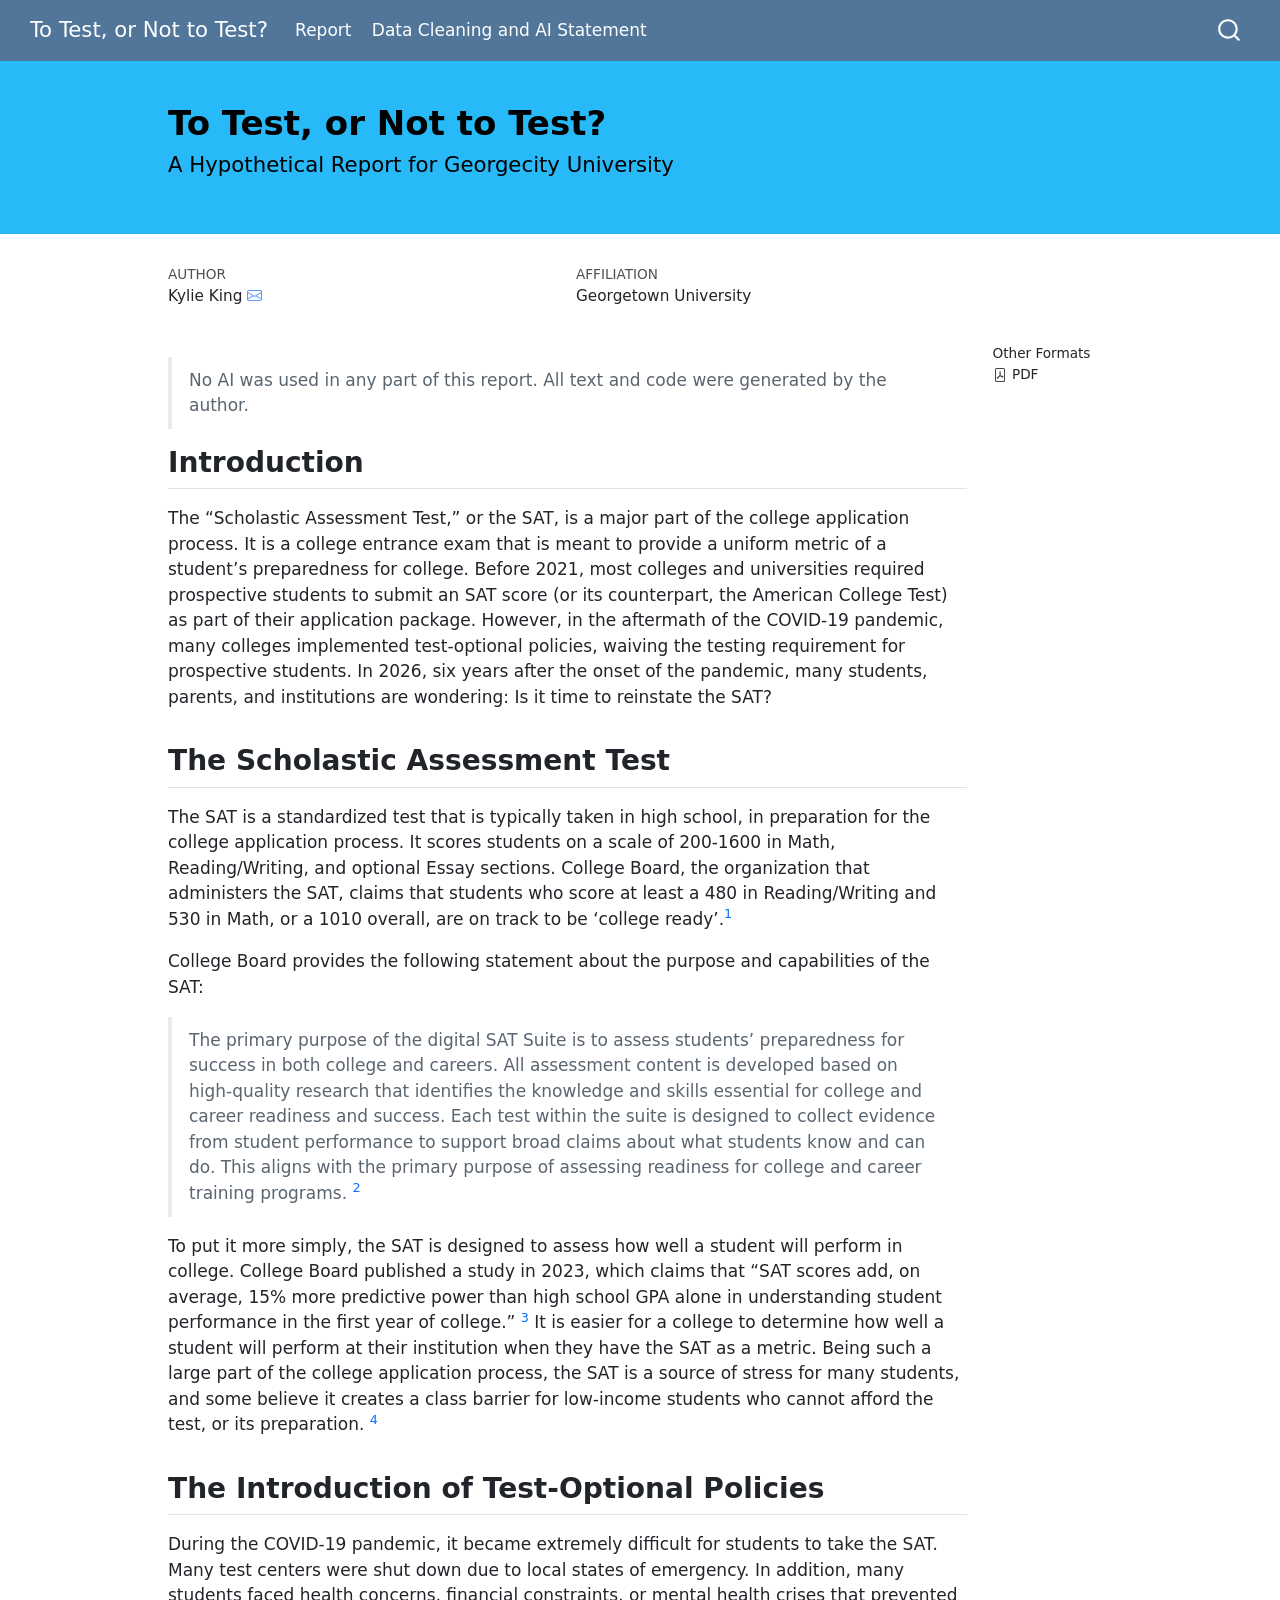
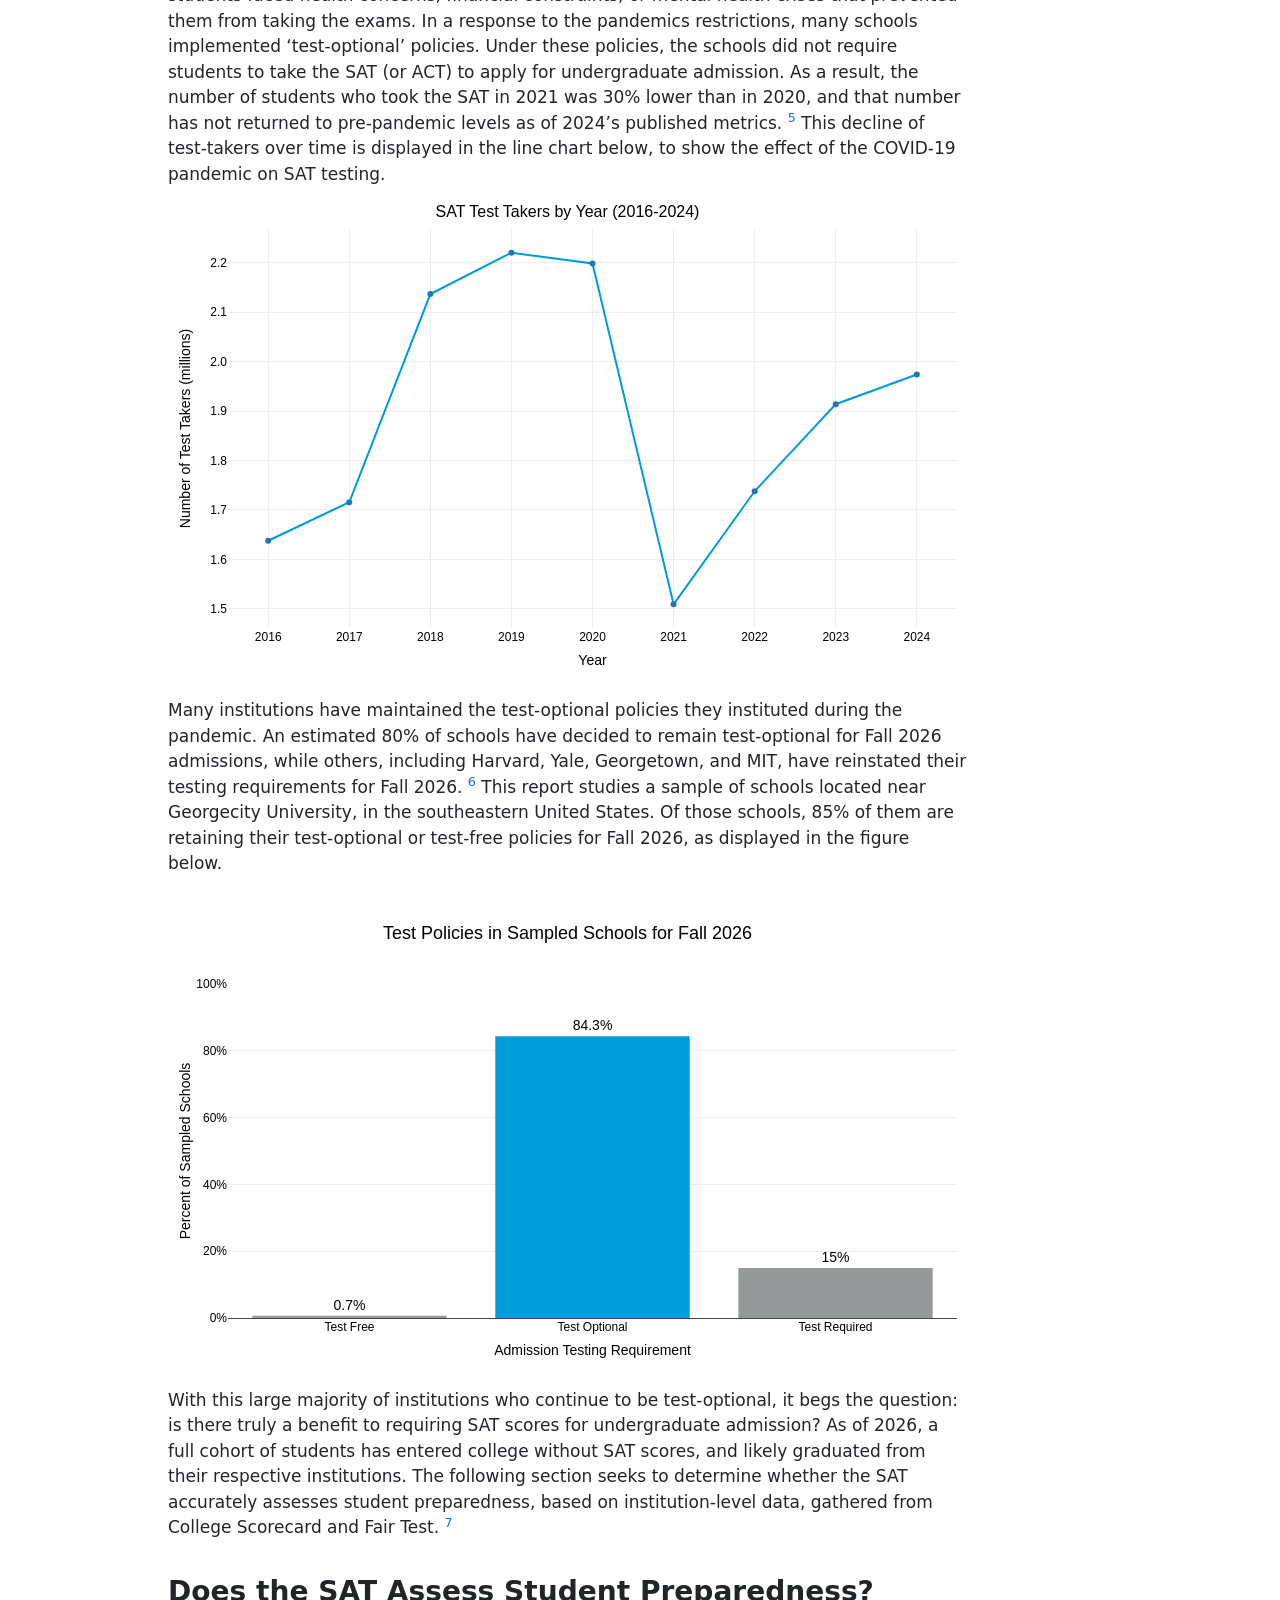
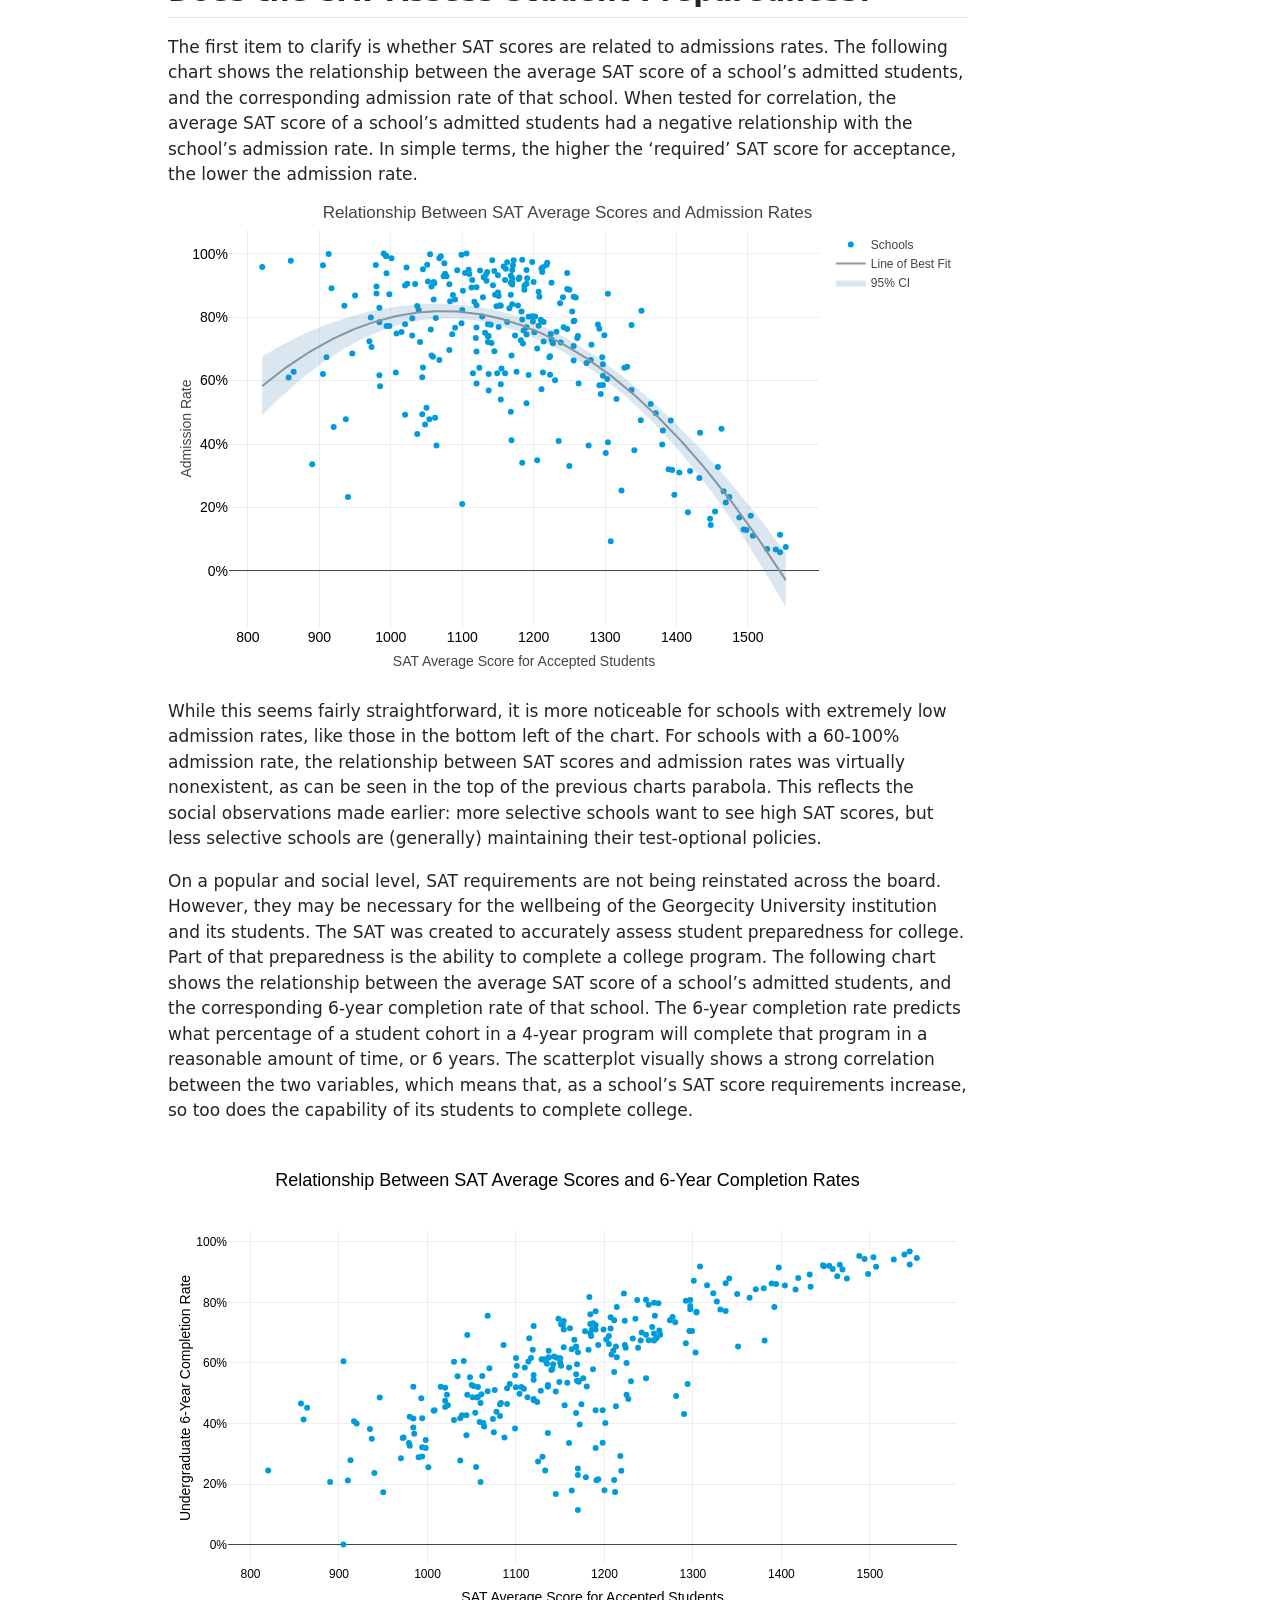
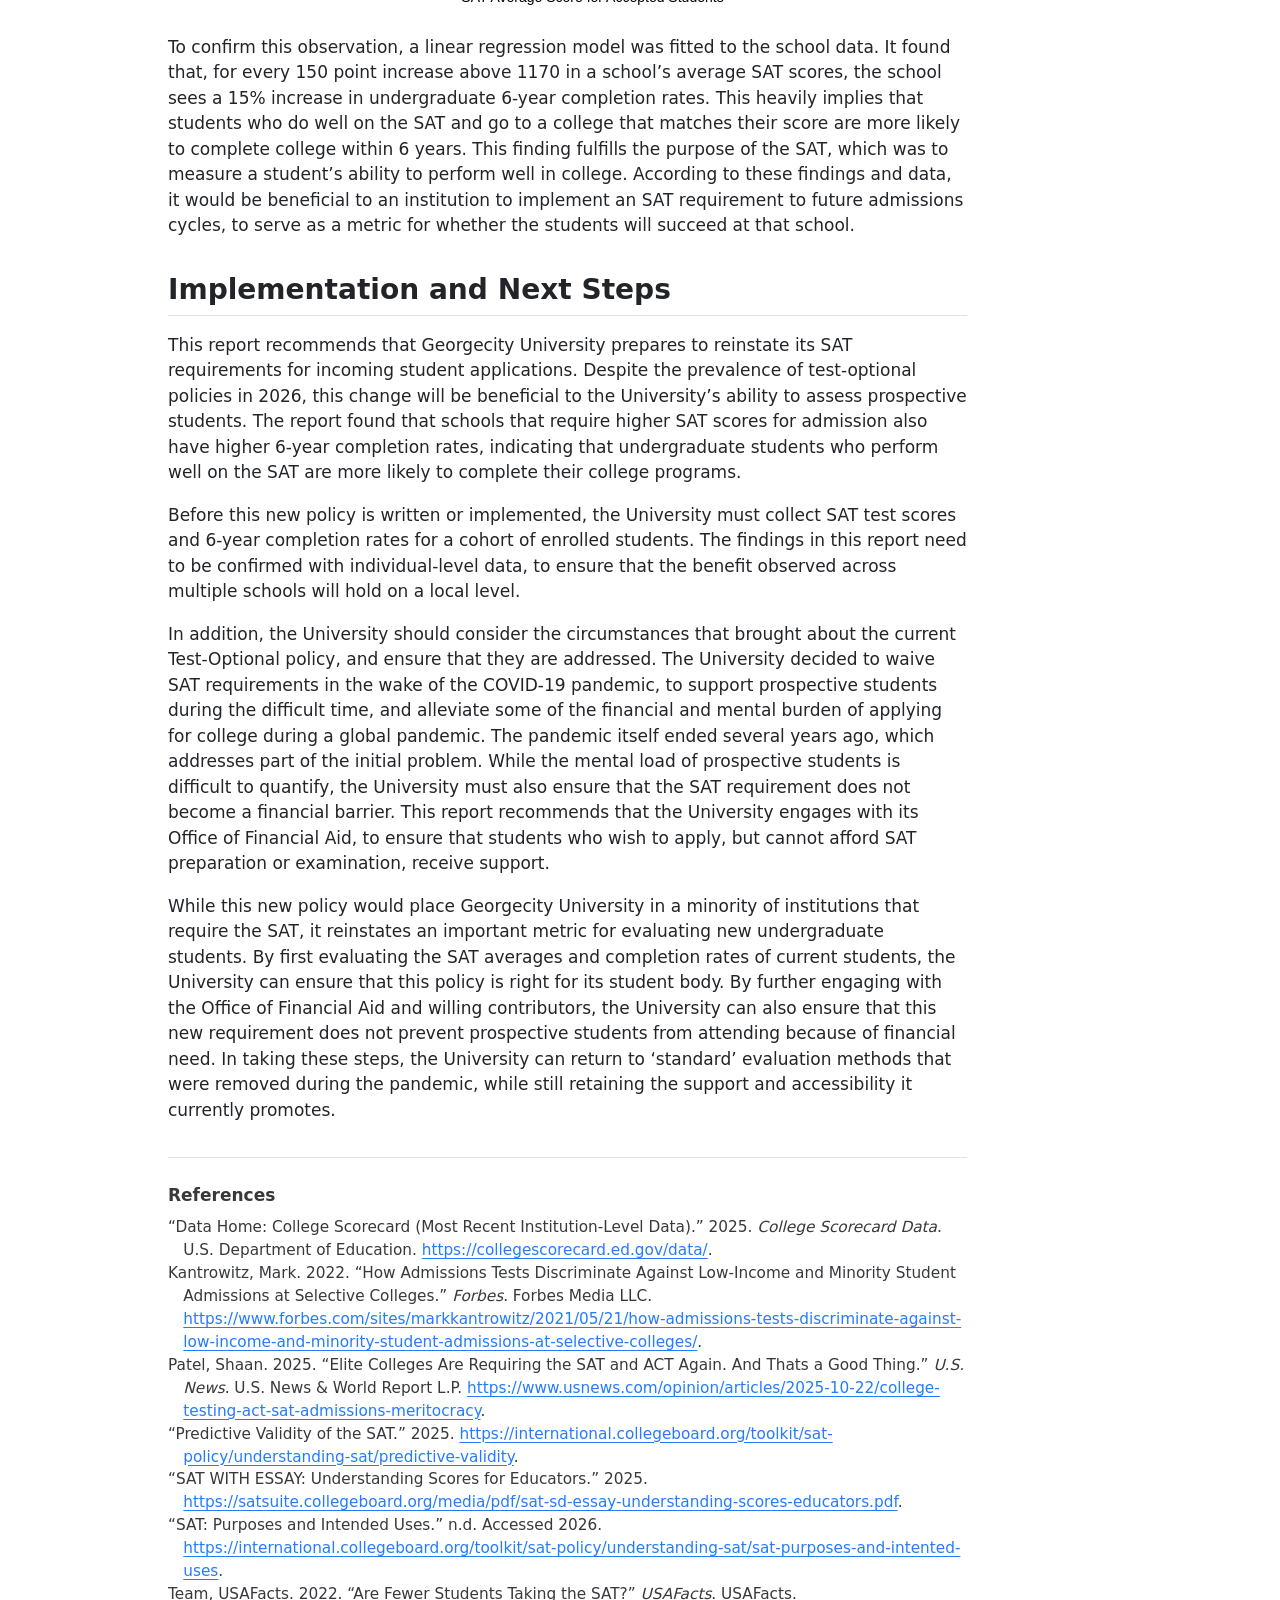
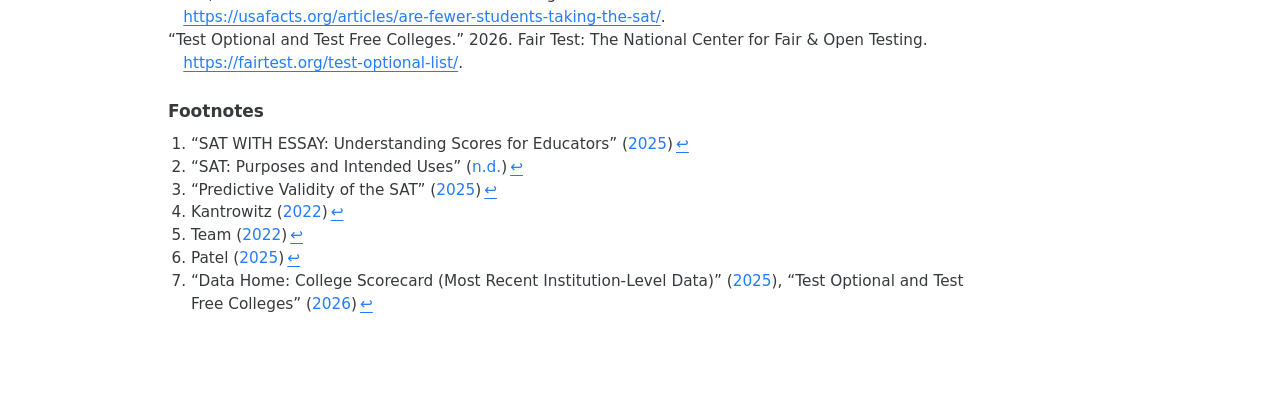
==== commit 68f55480: "finalizing ai sataement" ====
--- a/docs/index.html
+++ b/docs/index.html
@@ -148,12 +148,8 @@
 <span class="menu-text">Report</span></a>
   </li>  
   <li class="nav-item">
-    <a class="nav-link" href="./ai-statement.html"> 
-<span class="menu-text">AI Statement</span></a>
-  </li>  
-  <li class="nav-item">
     <a class="nav-link" href="./data/data_cleaning.html"> 
-<span class="menu-text">Data Cleaning</span></a>
+<span class="menu-text">Data Cleaning and AI Statement</span></a>
   </li>  
 </ul>
           </div> <!-- /navcollapse -->
@@ -206,6 +202,9 @@
 
 
 
+<blockquote class="blockquote">
+<p>No AI was used in any part of this report. All text and code were generated by the author.</p>
+</blockquote>
 <section id="introduction" class="level2">
 <h2 class="anchored" data-anchor-id="introduction">Introduction</h2>
 <p>The “Scholastic Assessment Test,” or the SAT, is a major part of the college application process. It is a college entrance exam that is meant to provide a uniform metric of a student’s preparedness for college. Before 2021, most colleges and universities required prospective students to submit an SAT score (or its counterpart, the American College Test) as part of their application package. However, in the aftermath of the COVID-19 pandemic, many colleges implemented test-optional policies, waiving the testing requirement for prospective students. In 2026, six years after the onset of the pandemic, many students, parents, and institutions are wondering: Is it time to reinstate the SAT?</p>
@@ -224,8 +223,8 @@
 <p>During the COVID-19 pandemic, it became extremely difficult for students to take the SAT. Many test centers were shut down due to local states of emergency. In addition, many students faced health concerns, financial constraints, or mental health crises that prevented them from taking the exams. In a response to the pandemics restrictions, many schools implemented ‘test-optional’ policies. Under these policies, the schools did not require students to take the SAT (or ACT) to apply for undergraduate admission. As a result, the number of students who took the SAT in 2021 was 30% lower than in 2020, and that number has not returned to pre-pandemic levels as of 2024’s published metrics. <a href="#fn5" class="footnote-ref" id="fnref5" role="doc-noteref"><sup>5</sup></a> This decline of test-takers over time is displayed in the line chart below, to show the effect of the COVID-19 pandemic on SAT testing.</p>
 <div class="cell">
 <div class="cell-output-display">
-<div class="plotly html-widget html-fill-item" id="htmlwidget-4707ce07ce56a17394ab" style="width:100%;height:464px;"></div>
-<script type="application/json" data-for="htmlwidget-4707ce07ce56a17394ab">{"x":{"visdat":{"df58204c4ad3":["function () ","plotlyVisDat"]},"cur_data":"df58204c4ad3","attrs":{"df58204c4ad3":{"x":{},"y":{},"mode":"lines+markers","line":{"color":"#009bdb","width":2},"text":{},"hoverinfo":"text","alpha_stroke":1,"sizes":[10,100],"spans":[1,20],"type":"scatter"}},"layout":{"margin":{"b":40,"l":60,"t":25,"r":10},"title":{"text":"SAT Test Takers by Year (2016-2024)","x":0.5,"font":{"size":16,"color":"black","family":"Arial"}},"xaxis":{"domain":[0,1],"automargin":true,"title":{"text":"Year","font":{"size":14,"color":"black","family":"Arial"}},"tickfont":{"size":12,"color":"black","family":"Arial"},"fixedrange":true},"yaxis":{"domain":[0,1],"automargin":true,"title":{"text":"Number of Test Takers (millions)","font":{"size":14,"color":"black","family":"Arial"}},"tickfont":{"size":12,"color":"black","family":"Arial"},"tickformat":".1f","fixedrange":true},"hovermode":"closest","showlegend":false},"source":"A","config":{"modeBarButtonsToAdd":["hoverclosest","hovercompare"],"showSendToCloud":false,"modeBarButtonsToRemove":["select2d","lasso2d","toggleSpikelines"],"displaylogo":false},"data":[{"x":[2016,2017,2018,2019,2020,2021,2022,2023,2024],"y":[1.637589,1.715481,2.136539,2.2200869999999999,2.1984599999999999,1.5091330000000001,1.7376780000000001,1.9137420000000001,1.9738910000000001],"mode":"lines+markers","line":{"color":"#009bdb","width":2},"text":["Year:  2016 <br>Number of Students: 1,637,589","Year:  2017 <br>Number of Students: 1,715,481","Year:  2018 <br>Number of Students: 2,136,539","Year:  2019 <br>Number of Students: 2,220,087","Year:  2020 <br>Number of Students: 2,198,460","Year:  2021 <br>Number of Students: 1,509,133","Year:  2022 <br>Number of Students: 1,737,678","Year:  2023 <br>Number of Students: 1,913,742","Year:  2024 <br>Number of Students: 1,973,891"],"hoverinfo":["text","text","text","text","text","text","text","text","text"],"type":"scatter","marker":{"color":"rgba(31,119,180,1)","line":{"color":"rgba(31,119,180,1)"}},"error_y":{"color":"rgba(31,119,180,1)"},"error_x":{"color":"rgba(31,119,180,1)"},"xaxis":"x","yaxis":"y","frame":null}],"highlight":{"on":"plotly_click","persistent":false,"dynamic":false,"selectize":false,"opacityDim":0.20000000000000001,"selected":{"opacity":1},"debounce":0},"shinyEvents":["plotly_hover","plotly_click","plotly_selected","plotly_relayout","plotly_brushed","plotly_brushing","plotly_clickannotation","plotly_doubleclick","plotly_deselect","plotly_afterplot","plotly_sunburstclick"],"base_url":"https://plot.ly"},"evals":[],"jsHooks":[]}</script>
+<div class="plotly html-widget html-fill-item" id="htmlwidget-b7fa82e3f0d17194f290" style="width:100%;height:464px;"></div>
+<script type="application/json" data-for="htmlwidget-b7fa82e3f0d17194f290">{"x":{"visdat":{"f49044f15e39":["function () ","plotlyVisDat"]},"cur_data":"f49044f15e39","attrs":{"f49044f15e39":{"x":{},"y":{},"mode":"lines+markers","line":{"color":"#009bdb","width":2},"text":{},"hoverinfo":"text","alpha_stroke":1,"sizes":[10,100],"spans":[1,20],"type":"scatter"}},"layout":{"margin":{"b":40,"l":60,"t":25,"r":10},"title":{"text":"SAT Test Takers by Year (2016-2024)","x":0.5,"font":{"size":16,"color":"black","family":"Arial"}},"xaxis":{"domain":[0,1],"automargin":true,"title":{"text":"Year","font":{"size":14,"color":"black","family":"Arial"}},"tickfont":{"size":12,"color":"black","family":"Arial"},"fixedrange":true},"yaxis":{"domain":[0,1],"automargin":true,"title":{"text":"Number of Test Takers (millions)","font":{"size":14,"color":"black","family":"Arial"}},"tickfont":{"size":12,"color":"black","family":"Arial"},"tickformat":".1f","fixedrange":true},"hovermode":"closest","showlegend":false},"source":"A","config":{"modeBarButtonsToAdd":["hoverclosest","hovercompare"],"showSendToCloud":false,"modeBarButtonsToRemove":["select2d","lasso2d","toggleSpikelines"],"displaylogo":false},"data":[{"x":[2016,2017,2018,2019,2020,2021,2022,2023,2024],"y":[1.637589,1.715481,2.136539,2.2200869999999999,2.1984599999999999,1.5091330000000001,1.7376780000000001,1.9137420000000001,1.9738910000000001],"mode":"lines+markers","line":{"color":"#009bdb","width":2},"text":["Year:  2016 <br>Number of Students: 1,637,589","Year:  2017 <br>Number of Students: 1,715,481","Year:  2018 <br>Number of Students: 2,136,539","Year:  2019 <br>Number of Students: 2,220,087","Year:  2020 <br>Number of Students: 2,198,460","Year:  2021 <br>Number of Students: 1,509,133","Year:  2022 <br>Number of Students: 1,737,678","Year:  2023 <br>Number of Students: 1,913,742","Year:  2024 <br>Number of Students: 1,973,891"],"hoverinfo":["text","text","text","text","text","text","text","text","text"],"type":"scatter","marker":{"color":"rgba(31,119,180,1)","line":{"color":"rgba(31,119,180,1)"}},"error_y":{"color":"rgba(31,119,180,1)"},"error_x":{"color":"rgba(31,119,180,1)"},"xaxis":"x","yaxis":"y","frame":null}],"highlight":{"on":"plotly_click","persistent":false,"dynamic":false,"selectize":false,"opacityDim":0.20000000000000001,"selected":{"opacity":1},"debounce":0},"shinyEvents":["plotly_hover","plotly_click","plotly_selected","plotly_relayout","plotly_brushed","plotly_brushing","plotly_clickannotation","plotly_doubleclick","plotly_deselect","plotly_afterplot","plotly_sunburstclick"],"base_url":"https://plot.ly"},"evals":[],"jsHooks":[]}</script>
 </div>
 </div>
 <div style="margin-bottom: 30px;">
@@ -234,22 +233,22 @@
 <p>Many institutions have maintained the test-optional policies they instituted during the pandemic. An estimated 80% of schools have decided to remain test-optional for Fall 2026 admissions, while others, including Harvard, Yale, Georgetown, and MIT, have reinstated their testing requirements for Fall 2026. <a href="#fn6" class="footnote-ref" id="fnref6" role="doc-noteref"><sup>6</sup></a> This report studies a sample of schools located near Georgecity University, in the southeastern United States. Of those schools, 85% of them are retaining their test-optional or test-free policies for Fall 2026, as displayed in the figure below.</p>
 <div class="cell">
 <div class="cell-output-display">
-<div class="plotly html-widget html-fill-item" id="htmlwidget-c966d54f0d0fb08a548a" style="width:100%;height:464px;"></div>
-<script type="application/json" data-for="htmlwidget-c966d54f0d0fb08a548a">{"x":{"visdat":{"df586064565f":["function () ","plotlyVisDat"]},"cur_data":"df586064565f","attrs":{"df586064565f":{"x":{},"y":{},"marker":{"color":["#96999aff","#009bdb","#96999aff"]},"text":{},"textposition":"outside","textfont":{"size":14,"color":"black","family":"Arial"},"alpha_stroke":1,"sizes":[10,100],"spans":[1,20],"type":"bar"}},"layout":{"margin":{"b":40,"l":60,"t":90,"r":10},"title":{"text":"Test Policies in Sampled Schools for Fall 2026","x":0.5,"font":{"size":18,"color":"black","family":"Arial"}},"xaxis":{"domain":[0,1],"automargin":true,"title":{"text":"Admission Testing Requirement","font":{"size":14,"color":"black","family":"Arial"}},"tickfont":{"size":12,"color":"black","family":"Arial"},"type":"category","categoryorder":"array","categoryarray":["Test Free","Test Optional","Test Required"]},"yaxis":{"domain":[0,1],"automargin":true,"title":{"text":"Percent of Sampled Schools","font":{"size":14,"color":"black","family":"Arial"}},"tickfont":{"size":12,"color":"black","family":"Arial"},"tickformat":".0%","range":[0,1]},"hovermode":"closest","showlegend":false},"source":"A","config":{"modeBarButtonsToAdd":["hoverclosest","hovercompare"],"showSendToCloud":false,"staticPlot":true},"data":[{"x":["Test Free","Test Optional","Test Required"],"y":[0.0069686411149825793,0.84320557491289194,0.14982578397212543],"marker":{"color":["#96999aff","#009bdb","#96999aff"],"line":{"color":"rgba(31,119,180,1)"}},"text":["0.7%","84.3%","15%"],"textposition":["outside","outside","outside"],"textfont":{"size":14,"color":"black","family":"Arial"},"type":"bar","error_y":{"color":"rgba(31,119,180,1)"},"error_x":{"color":"rgba(31,119,180,1)"},"xaxis":"x","yaxis":"y","frame":null}],"highlight":{"on":"plotly_click","persistent":false,"dynamic":false,"selectize":false,"opacityDim":0.20000000000000001,"selected":{"opacity":1},"debounce":0},"shinyEvents":["plotly_hover","plotly_click","plotly_selected","plotly_relayout","plotly_brushed","plotly_brushing","plotly_clickannotation","plotly_doubleclick","plotly_deselect","plotly_afterplot","plotly_sunburstclick"],"base_url":"https://plot.ly"},"evals":[],"jsHooks":[]}</script>
+<div class="plotly html-widget html-fill-item" id="htmlwidget-630cc84ee6fa3cb0c8aa" style="width:100%;height:464px;"></div>
+<script type="application/json" data-for="htmlwidget-630cc84ee6fa3cb0c8aa">{"x":{"visdat":{"f490886ffa":["function () ","plotlyVisDat"]},"cur_data":"f490886ffa","attrs":{"f490886ffa":{"x":{},"y":{},"marker":{"color":["#96999aff","#009bdb","#96999aff"]},"text":{},"textposition":"outside","textfont":{"size":14,"color":"black","family":"Arial"},"alpha_stroke":1,"sizes":[10,100],"spans":[1,20],"type":"bar"}},"layout":{"margin":{"b":40,"l":60,"t":90,"r":10},"title":{"text":"Test Policies in Sampled Schools for Fall 2026","x":0.5,"font":{"size":18,"color":"black","family":"Arial"}},"xaxis":{"domain":[0,1],"automargin":true,"title":{"text":"Admission Testing Requirement","font":{"size":14,"color":"black","family":"Arial"}},"tickfont":{"size":12,"color":"black","family":"Arial"},"type":"category","categoryorder":"array","categoryarray":["Test Free","Test Optional","Test Required"]},"yaxis":{"domain":[0,1],"automargin":true,"title":{"text":"Percent of Sampled Schools","font":{"size":14,"color":"black","family":"Arial"}},"tickfont":{"size":12,"color":"black","family":"Arial"},"tickformat":".0%","range":[0,1]},"hovermode":"closest","showlegend":false},"source":"A","config":{"modeBarButtonsToAdd":["hoverclosest","hovercompare"],"showSendToCloud":false,"staticPlot":true},"data":[{"x":["Test Free","Test Optional","Test Required"],"y":[0.0069686411149825793,0.84320557491289194,0.14982578397212543],"marker":{"color":["#96999aff","#009bdb","#96999aff"],"line":{"color":"rgba(31,119,180,1)"}},"text":["0.7%","84.3%","15%"],"textposition":["outside","outside","outside"],"textfont":{"size":14,"color":"black","family":"Arial"},"type":"bar","error_y":{"color":"rgba(31,119,180,1)"},"error_x":{"color":"rgba(31,119,180,1)"},"xaxis":"x","yaxis":"y","frame":null}],"highlight":{"on":"plotly_click","persistent":false,"dynamic":false,"selectize":false,"opacityDim":0.20000000000000001,"selected":{"opacity":1},"debounce":0},"shinyEvents":["plotly_hover","plotly_click","plotly_selected","plotly_relayout","plotly_brushed","plotly_brushing","plotly_clickannotation","plotly_doubleclick","plotly_deselect","plotly_afterplot","plotly_sunburstclick"],"base_url":"https://plot.ly"},"evals":[],"jsHooks":[]}</script>
 </div>
 </div>
 <div style="margin-bottom: 30px;">
 
 </div>
-<p>With this large majority of institutions who continue to be test-optional, it begs the question: is there truly a benefit to requiring SAT scores for undergraduate admission? As of 2026, a full cohort of students has entered college without SAT scores, and likely graduated from their respective institutions. The following section seeks to determine whether the SAT accurately assesses student preparedness, based on institution-level data, gathered from College Scorecard. <a href="#fn7" class="footnote-ref" id="fnref7" role="doc-noteref"><sup>7</sup></a></p>
+<p>With this large majority of institutions who continue to be test-optional, it begs the question: is there truly a benefit to requiring SAT scores for undergraduate admission? As of 2026, a full cohort of students has entered college without SAT scores, and likely graduated from their respective institutions. The following section seeks to determine whether the SAT accurately assesses student preparedness, based on institution-level data, gathered from College Scorecard and Fair Test. <a href="#fn7" class="footnote-ref" id="fnref7" role="doc-noteref"><sup>7</sup></a></p>
 </section>
 <section id="does-the-sat-assess-student-preparedness" class="level2">
 <h2 class="anchored" data-anchor-id="does-the-sat-assess-student-preparedness">Does the SAT Assess Student Preparedness?</h2>
 <p>The first item to clarify is whether SAT scores are related to admissions rates. The following chart shows the relationship between the average SAT score of a school’s admitted students, and the corresponding admission rate of that school. When tested for correlation, the average SAT score of a school’s admitted students had a negative relationship with the school’s admission rate. In simple terms, the higher the ‘required’ SAT score for acceptance, the lower the admission rate.</p>
 <div class="cell">
 <div class="cell-output-display">
-<div class="plotly html-widget html-fill-item" id="htmlwidget-65e78ddaf671a5fd9aee" style="width:100%;height:464px;"></div>
-<script type="application/json" data-for="htmlwidget-65e78ddaf671a5fd9aee">{"x":{"visdat":{"df584b087804":["function () ","plotlyVisDat"],"df586477bde":["function () ","data"],"df583a953e19":["function () ","data"],"df584941589f":["function () ","data"]},"cur_data":"df584941589f","attrs":{"df586477bde":{"alpha_stroke":1,"sizes":[10,100],"spans":[1,20],"x":{},"y":{},"type":"scatter","mode":"markers","marker":{"color":"#009bdb"},"name":"Schools","text":{},"hoverinfo":"text","inherit":true},"df583a953e19":{"alpha_stroke":1,"sizes":[10,100],"spans":[1,20],"x":{},"y":{},"type":"scatter","mode":"lines","line":{"color":"#96999aff","width":2},"name":"Line of Best Fit","inherit":true},"df584941589f":{"alpha_stroke":1,"sizes":[10,100],"spans":[1,20],"x":{},"ymin":{},"ymax":{},"type":"scatter","mode":"lines","hoveron":"points","fill":"toself","fillcolor":"rgba(70,130,180,0.2)","line":{"color":"transparent"},"name":"95% CI","inherit":true}},"layout":{"margin":{"b":40,"l":60,"t":25,"r":10},"title":{"text":"Relationship Between SAT Average Scores and Admission Rates","tickfont":{"size":16,"color":"black","family":"Arial"}},"xaxis":{"domain":[0,1],"automargin":true,"title":"SAT Average Score for Accepted Students","fixedrange":true,"tickfont":{"size":14,"color":"black","family":"Arial"}},"yaxis":{"domain":[0,1],"automargin":true,"title":"Admission Rate","fixedrange":true,"tickformat":".0%","tickfont":{"size":14,"color":"black","family":"Arial"}},"dragmode":"zoom","hovermode":"closest","showlegend":true},"source":"A","config":{"modeBarButtonsToAdd":["hoverclosest","hovercompare"],"showSendToCloud":false,"modeBarButtonsToRemove":["select2d","lasso2d","toggleSpikelines"],"displaylogo":false},"data":[{"x":[984,1297,1392,857,1433,1494,1205,1045,913,1136,940,1277,1256,1256,1100,1119,1099,1068,1213,1154,1263,1323,1397,1211,1416,1115,1182,1101,1304,1235,1208,1007,905,937,1137,994,1296,1059,1223,1087,1001,973,994,1254,1507,864,1447,998,1150,1057,1149,1301,950,994,1280,1050,1230,1074,1178,1075,1184,1037,1155,1037,905,1044,1060,935,920,1225,1553,1292,1299,1463,1207,984,1141,1250,1232,1381,1166,1308,1274,1187,1082,890,1064,1020,1136,970,1448,1539,1143,1222,972,1146,1120,1242,1224,1201,1020,1048,1247,1454,1202,1187,1023,1250,1380,1262,1198,1223,1168,1090,1469,1290,1083,946,1151,1174,1292,1199,1160,1210,1404,1389,1145,1545,1070,1205,1180,1337,1257,1078,1190,1394,1350,1261,1110,1498,1030,1163,1052,1185,1030,1150,1170,1140,1419,1161,1190,1432,984,1169,820,1153,1214,1120,1303,1154,1034,1327,1213,1133,1170,1145,1190,1212,1163,1191,1219,1218,1211,1130,1160,1200,1316,1125,1170,1179,1060,1170,1545,1154,1168,1172,1158,1371,1142,1151,1256,1120,1237,1186,1090,1086,1211,1527,1259,1304,1466,1114,1184,1170,1134,1020,1135,1190,1056,910,1106,1238,1184,1341,1124,1039,1364,1057,1008,1176,1214,1063,1297,1128,1082,1132,1297,1054,1225,1458,1169,1207,1171,990,1247,1168,1062,1256,1247,1117,1100,1241,980,1190,1061,1148,1109,1474,1193,1099,1227,1104,1337,1168,1488,1183,917,860,1281,1504,1068,998,980,985,993,1051,1022,979,1041,1044,1045,1129,1137,1193,1120,1015,1351,1198,1113,1055,1136,1294,1331,1137,1120,1093,1076],"y":[0.61670000000000003,0.65110000000000001,0.4738,0.60940000000000005,0.43540000000000001,0.1308,0.34889999999999999,0.64100000000000001,0.99850000000000005,0.73950000000000005,0.23319999999999999,0.3952,0.78690000000000004,0.66279999999999994,0.2112,0.73440000000000005,0.78090000000000004,0.66449999999999998,0.62529999999999997,0.58840000000000003,0.5907,0.25380000000000003,0.24030000000000001,0.57289999999999996,0.18509999999999999,0.62270000000000003,0.72670000000000001,0.88319999999999999,0.40560000000000002,0.40960000000000002,0.86429999999999996,0.625,0.96299999999999997,0.47789999999999999,0.56869999999999998,0.77159999999999995,0.67310000000000003,0.67510000000000003,0.61850000000000005,0.86960000000000004,0.98509999999999998,0.70589999999999997,0.99239999999999995,0.81759999999999999,0.111,0.628,0.1646,0.77159999999999995,0.87770000000000004,0.89629999999999999,0.62280000000000002,0.372,0.86780000000000002,0.93810000000000004,0.66459999999999997,0.51390000000000002,0.60060000000000002,0.9284,0.83679999999999999,0.96930000000000005,0.34089999999999998,0.43159999999999998,0.6381,0.83489999999999998,0.62070000000000003,0.49370000000000003,0.85550000000000004,0.83540000000000003,0.4536,0.72899999999999998,0.075600000000000001,0.76329999999999998,0.74239999999999995,0.44840000000000002,0.77290000000000003,0.8296,0.71860000000000002,0.88629999999999998,0.75390000000000001,0.44290000000000002,0.82799999999999996,0.093600000000000003,0.65539999999999998,0.88639999999999997,0.90380000000000005,0.33610000000000001,0.39500000000000002,0.49209999999999998,0.77700000000000002,0.72370000000000001,0.14480000000000001,0.067799999999999999,0.90059999999999996,0.67310000000000003,0.79890000000000005,0.87019999999999997,0.83760000000000001,0.76829999999999998,0.74660000000000004,0.752,0.77749999999999997,0.4617,0.93889999999999996,0.18740000000000001,0.80210000000000004,0.89829999999999999,0.90490000000000004,0.33100000000000002,0.39850000000000002,0.74009999999999998,0.97360000000000002,0.67679999999999996,0.87029999999999996,0.7661,0.21560000000000001,0.7762,0.84989999999999999,0.6855,0.86660000000000004,0.74199999999999999,0.58530000000000004,0.78580000000000005,0.62319999999999998,0.79190000000000005,0.31059999999999999,0.3201,0.69189999999999996,0.114,0.99129999999999996,0.70109999999999995,0.92490000000000006,0.77529999999999999,0.78849999999999998,0.92879999999999996,0.76770000000000005,0.31830000000000003,0.47510000000000002,0.73399999999999999,0.93610000000000004,0.12909999999999999,0.74219999999999997,0.78449999999999998,0.91200000000000003,0.71650000000000003,0.79600000000000004,0.93200000000000005,0.94830000000000003,0.77610000000000001,0.31469999999999998,0.95189999999999997,0.74529999999999996,0.29260000000000003,0.78369999999999995,0.67879999999999996,0.95760000000000001,0.83709999999999996,0.78480000000000005,0.89410000000000001,0.60509999999999997,0.54000000000000004,0.90410000000000001,0.6401,0.95709999999999995,0.93310000000000004,0.90910000000000002,0.94530000000000003,0.94869999999999999,0.94210000000000005,0.97309999999999997,0.92200000000000004,0.97130000000000005,0.96389999999999998,0.95330000000000004,0.92520000000000002,0.91659999999999997,0.91039999999999999,0.54220000000000002,0.9466,0.90300000000000002,0.92030000000000001,0.91049999999999998,0.92200000000000004,0.058700000000000002,0.83560000000000001,0.90810000000000002,0.97919999999999996,0.95899999999999996,0.497,0.9788,0.76890000000000003,0.8639,0.59099999999999997,0.84350000000000003,0.75790000000000002,0.85550000000000004,0.74619999999999997,0.78710000000000002,0.069400000000000003,0.86140000000000005,0.87370000000000003,0.25119999999999998,0.91690000000000005,0.79200000000000004,0.84019999999999995,0.91459999999999997,0.89980000000000004,0.94199999999999995,0.52810000000000001,0.76090000000000002,0.67300000000000004,1,0.71999999999999997,0.98089999999999999,0.3805,0.64000000000000001,0.82230000000000003,0.52569999999999995,0.67920000000000003,0.748,0.62780000000000002,0.72340000000000004,0.79720000000000002,0.6149,0.80189999999999995,0.69610000000000005,0.75060000000000004,0.58589999999999998,0.47799999999999998,0.90810000000000002,0.32719999999999999,0.4118,0.87960000000000005,0.96299999999999997,1,0.88829999999999998,0.50129999999999997,0.48270000000000002,0.70860000000000001,0.76249999999999996,0.84799999999999998,0.82189999999999996,0.86260000000000003,0.87460000000000004,0.9052,0.90639999999999998,0.83399999999999996,0.94940000000000002,0.2331,0.80069999999999997,0.99639999999999995,0.71740000000000004,0.93920000000000003,0.57030000000000003,0.93059999999999998,0.1686,0.81730000000000003,0.89100000000000001,0.97729999999999995,0.71289999999999998,0.1736,0.98570000000000002,0.87219999999999998,0.89649999999999996,0.58230000000000004,0.99239999999999995,0.96460000000000001,0.95650000000000002,0.9637,0.72119999999999995,0.60999999999999999,0.95050000000000001,0.86260000000000003,0.73999999999999999,0.61750000000000005,0.76749999999999996,0.75280000000000002,0.81979999999999997,0.80269999999999997,0.8931,0.99770000000000003,0.72160000000000002,0.55730000000000002,0.64380000000000004,0.62070000000000003,0.69179999999999997,0.94750000000000001,0.9365],"type":"scatter","mode":"markers","marker":{"color":"#009bdb","line":{"color":"rgba(31,119,180,1)"}},"name":"Schools","text":["School:  Delaware State University <br>Average SAT:  984 <br>Admission Rate:  62%","School:  University of Delaware <br>Average SAT:  1297 <br>Admission Rate:  65%","School:  American University <br>Average SAT:  1392 <br>Admission Rate:  47%","School:  Gallaudet University <br>Average SAT:  857 <br>Admission Rate:  61%","School:  George Washington University <br>Average SAT:  1433 <br>Admission Rate:  44%","School:  Georgetown University <br>Average SAT:  1494 <br>Admission Rate:  13%","School:  Howard University <br>Average SAT:  1205 <br>Admission Rate:  35%","School:  Baptist University of Florida <br>Average SAT:  1045 <br>Admission Rate:  64%","School:  Bethune-Cookman University <br>Average SAT:  913 <br>Admission Rate:  100%","School:  Lynn University <br>Average SAT:  1136 <br>Admission Rate:  74%","School:  Johnson University Florida <br>Average SAT:  940 <br>Admission Rate:  23%","School:  University of Central Florida <br>Average SAT:  1277 <br>Admission Rate:  40%","School:  Eckerd College <br>Average SAT:  1256 <br>Admission Rate:  79%","School:  Embry-Riddle Aeronautical University-Daytona Beach <br>Average SAT:  1256 <br>Admission Rate:  66%","School:  Florida Agricultural and Mechanical University <br>Average SAT:  1100 <br>Admission Rate:  21%","School:  Florida Atlantic University <br>Average SAT:  1119 <br>Admission Rate:  73%","School:  Flagler College <br>Average SAT:  1099 <br>Admission Rate:  78%","School:  Florida College <br>Average SAT:  1068 <br>Admission Rate:  66%","School:  Florida Institute of Technology <br>Average SAT:  1213 <br>Admission Rate:  63%","School:  Florida International University <br>Average SAT:  1154 <br>Admission Rate:  59%","School:  Florida Southern College <br>Average SAT:  1263 <br>Admission Rate:  59%","School:  Florida State University <br>Average SAT:  1323 <br>Admission Rate:  25%","School:  University of Florida <br>Average SAT:  1397 <br>Admission Rate:  24%","School:  Jacksonville University <br>Average SAT:  1211 <br>Admission Rate:  57%","School:  University of Miami <br>Average SAT:  1416 <br>Admission Rate:  19%","School:  University of North Florida <br>Average SAT:  1115 <br>Admission Rate:  62%","School:  Nova Southeastern University <br>Average SAT:  1182 <br>Admission Rate:  73%","School:  Palm Beach Atlantic University <br>Average SAT:  1101 <br>Admission Rate:  88%","School:  Rollins College <br>Average SAT:  1304 <br>Admission Rate:  41%","School:  University of South Florida <br>Average SAT:  1235 <br>Admission Rate:  41%","School:  Stetson University <br>Average SAT:  1208 <br>Admission Rate:  86%","School:  Trinity Baptist College <br>Average SAT:  1007 <br>Admission Rate:  62%","School:  Trinity College of Florida <br>Average SAT:  905 <br>Admission Rate:  96%","School:  Warner University <br>Average SAT:  937 <br>Admission Rate:  48%","School:  University of West Florida <br>Average SAT:  1137 <br>Admission Rate:  57%","School:  Abraham Baldwin Agricultural College <br>Average SAT:  994 <br>Admission Rate:  77%","School:  Agnes Scott College <br>Average SAT:  1296 <br>Admission Rate:  67%","School:  Point University <br>Average SAT:  1059 <br>Admission Rate:  68%","School:  Berry College <br>Average SAT:  1223 <br>Admission Rate:  62%","School:  Brenau University <br>Average SAT:  1087 <br>Admission Rate:  87%","School:  College of Coastal Georgia <br>Average SAT:  1001 <br>Admission Rate:  99%","School:  Clayton  State University <br>Average SAT:  973 <br>Admission Rate:  71%","School:  Columbus State University <br>Average SAT:  994 <br>Admission Rate:  99%","School:  Covenant College <br>Average SAT:  1254 <br>Admission Rate:  82%","School:  Emory University <br>Average SAT:  1507 <br>Admission Rate:  11%","School:  Fort Valley State University <br>Average SAT:  864 <br>Admission Rate:  63%","School:  Georgia Institute of Technology-Main Campus <br>Average SAT:  1447 <br>Admission Rate:  16%","School:  Georgia Southwestern State University <br>Average SAT:  998 <br>Admission Rate:  77%","School:  Georgia College & State University <br>Average SAT:  1150 <br>Admission Rate:  88%","School:  Georgia Southern University <br>Average SAT:  1057 <br>Admission Rate:  90%","School:  Georgia State University <br>Average SAT:  1149 <br>Admission Rate:  62%","School:  University of Georgia <br>Average SAT:  1301 <br>Admission Rate:  37%","School:  Gordon State College <br>Average SAT:  950 <br>Admission Rate:  87%","School:  Life University <br>Average SAT:  994 <br>Admission Rate:  94%","School:  Mercer University <br>Average SAT:  1280 <br>Admission Rate:  66%","School:  Morehouse College <br>Average SAT:  1050 <br>Admission Rate:  51%","School:  Oglethorpe University <br>Average SAT:  1230 <br>Admission Rate:  60%","School:  Piedmont University <br>Average SAT:  1074 <br>Admission Rate:  93%","School:  Savannah College of Art and Design <br>Average SAT:  1178 <br>Admission Rate:  84%","School:  Shorter University <br>Average SAT:  1075 <br>Admission Rate:  97%","School:  Spelman College <br>Average SAT:  1184 <br>Admission Rate:  34%","School:  Thomas University <br>Average SAT:  1037 <br>Admission Rate:  43%","School:  Toccoa Falls College <br>Average SAT:  1155 <br>Admission Rate:  64%","School:  Valdosta State University <br>Average SAT:  1037 <br>Admission Rate:  83%","School:  Wesleyan College <br>Average SAT:  905 <br>Admission Rate:  62%","School:  University of West Georgia <br>Average SAT:  1044 <br>Admission Rate:  49%","School:  University of Baltimore <br>Average SAT:  1060 <br>Admission Rate:  86%","School:  Bowie State University <br>Average SAT:  935 <br>Admission Rate:  84%","School:  Washington Adventist University <br>Average SAT:  920 <br>Admission Rate:  45%","School:  Goucher College <br>Average SAT:  1225 <br>Admission Rate:  73%","School:  Johns Hopkins University <br>Average SAT:  1553 <br>Admission Rate:  8%","School:  Loyola University Maryland <br>Average SAT:  1292 <br>Admission Rate:  76%","School:  University of Maryland-Baltimore County <br>Average SAT:  1299 <br>Admission Rate:  74%","School:  University of Maryland-College Park <br>Average SAT:  1463 <br>Admission Rate:  45%","School:  Maryland Institute College of Art <br>Average SAT:  1207 <br>Admission Rate:  77%","School:  Morgan State University <br>Average SAT:  984 <br>Admission Rate:  83%","School:  Mount St. Mary's University <br>Average SAT:  1141 <br>Admission Rate:  72%","School:  Salisbury University <br>Average SAT:  1250 <br>Admission Rate:  89%","School:  St. Mary's College of Maryland <br>Average SAT:  1232 <br>Admission Rate:  75%","School:  St. John's College <br>Average SAT:  1381 <br>Admission Rate:  44%","School:  Towson University <br>Average SAT:  1166 <br>Admission Rate:  83%","School:  United States Naval Academy <br>Average SAT:  1308 <br>Admission Rate:  9%","School:  Washington College <br>Average SAT:  1274 <br>Admission Rate:  66%","School:  Appalachian State University <br>Average SAT:  1187 <br>Admission Rate:  89%","School:  Belmont Abbey College <br>Average SAT:  1082 <br>Admission Rate:  90%","School:  Bennett College <br>Average SAT:  890 <br>Admission Rate:  34%","School:  Brevard College <br>Average SAT:  1064 <br>Admission Rate:  40%","School:  Cabarrus College of Health Sciences <br>Average SAT:  1020 <br>Admission Rate:  49%","School:  Catawba College <br>Average SAT:  1136 <br>Admission Rate:  78%","School:  Chowan University <br>Average SAT:  970 <br>Admission Rate:  72%","School:  Davidson College <br>Average SAT:  1448 <br>Admission Rate:  14%","School:  Duke University <br>Average SAT:  1539 <br>Admission Rate:  7%","School:  East Carolina University <br>Average SAT:  1143 <br>Admission Rate:  90%","School:  Elon University <br>Average SAT:  1222 <br>Admission Rate:  67%","School:  Fayetteville State University <br>Average SAT:  972 <br>Admission Rate:  80%","School:  Gardner-Webb University <br>Average SAT:  1146 <br>Admission Rate:  87%","School:  Guilford College <br>Average SAT:  1120 <br>Admission Rate:  84%","School:  High Point University <br>Average SAT:  1242 <br>Admission Rate:  77%","School:  Meredith College <br>Average SAT:  1224 <br>Admission Rate:  75%","School:  Methodist University <br>Average SAT:  1201 <br>Admission Rate:  75%","School:  University of Mount Olive <br>Average SAT:  1020 <br>Admission Rate:  78%","School:  North Carolina A & T State University <br>Average SAT:  1048 <br>Admission Rate:  46%","School:  University of North Carolina Asheville <br>Average SAT:  1247 <br>Admission Rate:  94%","School:  University of North Carolina at Chapel Hill <br>Average SAT:  1454 <br>Admission Rate:  19%","School:  University of North Carolina at Charlotte <br>Average SAT:  1202 <br>Admission Rate:  80%","School:  University of North Carolina at Greensboro <br>Average SAT:  1187 <br>Admission Rate:  90%","School:  North Carolina Central University <br>Average SAT:  1023 <br>Admission Rate:  90%","School:  University of North Carolina School of the Arts <br>Average SAT:  1250 <br>Admission Rate:  33%","School:  North Carolina State University at Raleigh <br>Average SAT:  1380 <br>Admission Rate:  40%","School:  University of North Carolina Wilmington <br>Average SAT:  1262 <br>Admission Rate:  74%","School:  William Peace University <br>Average SAT:  1198 <br>Admission Rate:  97%","School:  Queens University of Charlotte <br>Average SAT:  1223 <br>Admission Rate:  68%","School:  Salem College <br>Average SAT:  1168 <br>Admission Rate:  87%","School:  Southeastern Baptist Theological Seminary <br>Average SAT:  1090 <br>Admission Rate:  77%","School:  Wake Forest University <br>Average SAT:  1469 <br>Admission Rate:  22%","School:  Warren Wilson College <br>Average SAT:  1290 <br>Admission Rate:  78%","School:  Wingate University <br>Average SAT:  1083 <br>Admission Rate:  85%","School:  Winston-Salem State University <br>Average SAT:  946 <br>Admission Rate:  69%","School:  Western Carolina University <br>Average SAT:  1151 <br>Admission Rate:  87%","School:  Bryn Athyn College of the New Church <br>Average SAT:  1174 <br>Admission Rate:  74%","School:  Allegheny College <br>Average SAT:  1292 <br>Admission Rate:  59%","School:  DeSales University <br>Average SAT:  1199 <br>Admission Rate:  79%","School:  Alvernia University <br>Average SAT:  1160 <br>Admission Rate:  62%","School:  Arcadia University <br>Average SAT:  1210 <br>Admission Rate:  79%","School:  Bryn Mawr College <br>Average SAT:  1404 <br>Admission Rate:  31%","School:  Bucknell University <br>Average SAT:  1389 <br>Admission Rate:  32%","School:  Cabrini University <br>Average SAT:  1145 <br>Admission Rate:  69%","School:  Carnegie Mellon University <br>Average SAT:  1545 <br>Admission Rate:  11%","School:  Cedar Crest College <br>Average SAT:  1070 <br>Admission Rate:  99%","School:  Chatham University <br>Average SAT:  1205 <br>Admission Rate:  70%","School:  Delaware Valley University <br>Average SAT:  1180 <br>Admission Rate:  92%","School:  Drexel University <br>Average SAT:  1337 <br>Admission Rate:  78%","School:  Duquesne University <br>Average SAT:  1257 <br>Admission Rate:  79%","School:  East Stroudsburg University of Pennsylvania <br>Average SAT:  1078 <br>Admission Rate:  93%","School:  Elizabethtown College <br>Average SAT:  1190 <br>Admission Rate:  77%","School:  Franklin and Marshall College <br>Average SAT:  1394 <br>Admission Rate:  32%","School:  Gettysburg College <br>Average SAT:  1350 <br>Admission Rate:  48%","School:  Grove City College <br>Average SAT:  1261 <br>Admission Rate:  73%","School:  Gwynedd Mercy University <br>Average SAT:  1110 <br>Admission Rate:  94%","School:  Haverford College <br>Average SAT:  1498 <br>Admission Rate:  13%","School:  Holy Family University <br>Average SAT:  1030 <br>Admission Rate:  74%","School:  Immaculata University <br>Average SAT:  1163 <br>Admission Rate:  78%","School:  Indiana University of Pennsylvania-Main Campus <br>Average SAT:  1052 <br>Admission Rate:  91%","School:  Juniata College <br>Average SAT:  1185 <br>Admission Rate:  72%","School:  Keystone College <br>Average SAT:  1030 <br>Admission Rate:  80%","School:  King's College <br>Average SAT:  1150 <br>Admission Rate:  93%","School:  Kutztown University of Pennsylvania <br>Average SAT:  1170 <br>Admission Rate:  95%","School:  La Roche University <br>Average SAT:  1140 <br>Admission Rate:  78%","School:  Lafayette College <br>Average SAT:  1419 <br>Admission Rate:  31%","School:  Lancaster Bible College <br>Average SAT:  1161 <br>Admission Rate:  95%","School:  Lebanon Valley College <br>Average SAT:  1190 <br>Admission Rate:  75%","School:  Lehigh University <br>Average SAT:  1432 <br>Admission Rate:  29%","School:  Lincoln University <br>Average SAT:  984 <br>Admission Rate:  78%","School:  Lycoming College <br>Average SAT:  1169 <br>Admission Rate:  68%","School:  Manor College <br>Average SAT:  820 <br>Admission Rate:  96%","School:  Marywood University <br>Average SAT:  1153 <br>Admission Rate:  84%","School:  Messiah University <br>Average SAT:  1214 <br>Admission Rate:  78%","School:  Millersville University of Pennsylvania <br>Average SAT:  1120 <br>Admission Rate:  89%","School:  Moore College of Art and Design <br>Average SAT:  1303 <br>Admission Rate:  61%","School:  Moravian University <br>Average SAT:  1154 <br>Admission Rate:  54%","School:  Mount Aloysius College <br>Average SAT:  1034 <br>Admission Rate:  90%","School:  Muhlenberg College <br>Average SAT:  1327 <br>Admission Rate:  64%","School:  Pennsylvania State University-Penn State Erie-Behrend College <br>Average SAT:  1213 <br>Admission Rate:  96%","School:  Pennsylvania State University-Penn State New Kensington <br>Average SAT:  1133 <br>Admission Rate:  93%","School:  Pennsylvania State University-Penn State Shenango <br>Average SAT:  1170 <br>Admission Rate:  91%","School:  Pennsylvania State University-Penn State Wilkes-Barre <br>Average SAT:  1145 <br>Admission Rate:  95%","School:  Pennsylvania State University-Penn State Scranton <br>Average SAT:  1190 <br>Admission Rate:  95%","School:  Pennsylvania State University-Penn State Lehigh Valley <br>Average SAT:  1212 <br>Admission Rate:  94%","School:  Pennsylvania State University-Penn State Altoona <br>Average SAT:  1163 <br>Admission Rate:  97%","School:  Pennsylvania State University-Penn State Beaver <br>Average SAT:  1191 <br>Admission Rate:  92%","School:  Pennsylvania State University-Penn State Berks <br>Average SAT:  1219 <br>Admission Rate:  97%","School:  Pennsylvania State University-Penn State Harrisburg <br>Average SAT:  1218 <br>Admission Rate:  96%","School:  Pennsylvania State University-Penn State Brandywine <br>Average SAT:  1211 <br>Admission Rate:  95%","School:  Pennsylvania State University-Penn State DuBois <br>Average SAT:  1130 <br>Admission Rate:  93%","School:  Pennsylvania State University-Penn State Fayette- Eberly <br>Average SAT:  1160 <br>Admission Rate:  92%","School:  Pennsylvania State University-Penn State Hazleton <br>Average SAT:  1200 <br>Admission Rate:  91%","School:  Pennsylvania State University-Main Campus <br>Average SAT:  1316 <br>Admission Rate:  54%","School:  Pennsylvania State University-Penn State Greater Allegheny <br>Average SAT:  1125 <br>Admission Rate:  95%","School:  Pennsylvania State University-Penn State Mont Alto <br>Average SAT:  1170 <br>Admission Rate:  90%","School:  Pennsylvania State University-Penn State Abington <br>Average SAT:  1179 <br>Admission Rate:  92%","School:  Pennsylvania State University-Penn State Schuylkill <br>Average SAT:  1060 <br>Admission Rate:  91%","School:  Pennsylvania State University-Penn State York <br>Average SAT:  1170 <br>Admission Rate:  92%","School:  University of Pennsylvania <br>Average SAT:  1545 <br>Admission Rate:  6%","School:  Cairn University-Langhorne <br>Average SAT:  1154 <br>Admission Rate:  84%","School:  University of Pittsburgh-Bradford <br>Average SAT:  1168 <br>Admission Rate:  91%","School:  University of Pittsburgh-Greensburg <br>Average SAT:  1172 <br>Admission Rate:  98%","School:  University of Pittsburgh-Johnstown <br>Average SAT:  1158 <br>Admission Rate:  96%","School:  University of Pittsburgh-Pittsburgh Campus <br>Average SAT:  1371 <br>Admission Rate:  50%","School:  Point Park University <br>Average SAT:  1142 <br>Admission Rate:  98%","School:  Saint Francis University <br>Average SAT:  1151 <br>Admission Rate:  77%","School:  Saint Joseph's University - Philadelphia <br>Average SAT:  1256 <br>Admission Rate:  86%","School:  Saint Vincent College <br>Average SAT:  1120 <br>Admission Rate:  59%","School:  University of Scranton <br>Average SAT:  1237 <br>Admission Rate:  84%","School:  Seton Hill University <br>Average SAT:  1186 <br>Admission Rate:  76%","School:  Shippensburg University of Pennsylvania <br>Average SAT:  1090 <br>Admission Rate:  86%","School:  Slippery Rock University of Pennsylvania <br>Average SAT:  1086 <br>Admission Rate:  75%","School:  Susquehanna University <br>Average SAT:  1211 <br>Admission Rate:  79%","School:  Swarthmore College <br>Average SAT:  1527 <br>Admission Rate:  7%","School:  Thomas Jefferson University <br>Average SAT:  1259 <br>Admission Rate:  86%","School:  Ursinus College <br>Average SAT:  1304 <br>Admission Rate:  87%","School:  Villanova University <br>Average SAT:  1466 <br>Admission Rate:  25%","School:  Waynesburg University <br>Average SAT:  1114 <br>Admission Rate:  92%","School:  West Chester University of Pennsylvania <br>Average SAT:  1184 <br>Admission Rate:  79%","School:  Widener University <br>Average SAT:  1170 <br>Admission Rate:  84%","School:  Wilkes University <br>Average SAT:  1134 <br>Admission Rate:  91%","School:  Wilson College <br>Average SAT:  1020 <br>Admission Rate:  90%","School:  York College of Pennsylvania <br>Average SAT:  1135 <br>Admission Rate:  94%","School:  Anderson University <br>Average SAT:  1190 <br>Admission Rate:  53%","School:  Charleston Southern University <br>Average SAT:  1056 <br>Admission Rate:  76%","School:  Benedict College <br>Average SAT:  910 <br>Admission Rate:  67%","School:  Southern Wesleyan University <br>Average SAT:  1106 <br>Admission Rate:  100%","School:  College of Charleston <br>Average SAT:  1238 <br>Admission Rate:  72%","School:  Citadel Military College of South Carolina <br>Average SAT:  1184 <br>Admission Rate:  98%","School:  Clemson University <br>Average SAT:  1341 <br>Admission Rate:  38%","School:  Converse University <br>Average SAT:  1124 <br>Admission Rate:  64%","School:  Francis Marion University <br>Average SAT:  1039 <br>Admission Rate:  82%","School:  Furman University <br>Average SAT:  1364 <br>Admission Rate:  53%","School:  Lander University <br>Average SAT:  1057 <br>Admission Rate:  68%","School:  Newberry College <br>Average SAT:  1008 <br>Admission Rate:  75%","School:  North Greenville University <br>Average SAT:  1176 <br>Admission Rate:  63%","School:  Presbyterian College <br>Average SAT:  1214 <br>Admission Rate:  72%","School:  University of South Carolina Aiken <br>Average SAT:  1063 <br>Admission Rate:  80%","School:  University of South Carolina-Columbia <br>Average SAT:  1297 <br>Admission Rate:  61%","School:  Coastal Carolina University <br>Average SAT:  1128 <br>Admission Rate:  80%","School:  University of South Carolina-Upstate <br>Average SAT:  1082 <br>Admission Rate:  70%","School:  Winthrop University <br>Average SAT:  1132 <br>Admission Rate:  75%","School:  Wofford College <br>Average SAT:  1297 <br>Admission Rate:  59%","School:  Averett University <br>Average SAT:  1054 <br>Admission Rate:  48%","School:  Bridgewater College <br>Average SAT:  1225 <br>Admission Rate:  91%","School:  William & Mary <br>Average SAT:  1458 <br>Admission Rate:  33%","School:  Regent University <br>Average SAT:  1169 <br>Admission Rate:  41%","School:  Christopher Newport University <br>Average SAT:  1207 <br>Admission Rate:  88%","School:  Emory & Henry University <br>Average SAT:  1171 <br>Admission Rate:  96%","School:  Ferrum College <br>Average SAT:  990 <br>Admission Rate:  100%","School:  George Mason University <br>Average SAT:  1247 <br>Admission Rate:  89%","School:  Hampden-Sydney College <br>Average SAT:  1168 <br>Admission Rate:  50%","School:  Hampton University <br>Average SAT:  1062 <br>Admission Rate:  48%","School:  Hollins University <br>Average SAT:  1256 <br>Admission Rate:  71%","School:  James Madison University <br>Average SAT:  1247 <br>Admission Rate:  76%","School:  Longwood University <br>Average SAT:  1117 <br>Admission Rate:  85%","School:  University of Lynchburg <br>Average SAT:  1100 <br>Admission Rate:  82%","School:  University of Mary Washington <br>Average SAT:  1241 <br>Admission Rate:  86%","School:  Norfolk State University <br>Average SAT:  980 <br>Admission Rate:  87%","School:  Old Dominion University <br>Average SAT:  1190 <br>Admission Rate:  91%","School:  Radford University <br>Average SAT:  1061 <br>Admission Rate:  91%","School:  Randolph-Macon College <br>Average SAT:  1148 <br>Admission Rate:  83%","School:  Randolph College <br>Average SAT:  1109 <br>Admission Rate:  95%","School:  University of Richmond <br>Average SAT:  1474 <br>Admission Rate:  23%","School:  Roanoke College <br>Average SAT:  1193 <br>Admission Rate:  80%","School:  Southern Virginia University <br>Average SAT:  1099 <br>Admission Rate:  100%","School:  Sweet Briar College <br>Average SAT:  1227 <br>Admission Rate:  72%","School:  University of Virginia's College at Wise <br>Average SAT:  1104 <br>Admission Rate:  94%","School:  Virginia Polytechnic Institute and State University <br>Average SAT:  1337 <br>Admission Rate:  57%","School:  Virginia Commonwealth University <br>Average SAT:  1168 <br>Admission Rate:  93%","School:  University of Virginia-Main Campus <br>Average SAT:  1488 <br>Admission Rate:  17%","School:  Virginia Military Institute <br>Average SAT:  1183 <br>Admission Rate:  82%","School:  Virginia State University <br>Average SAT:  917 <br>Admission Rate:  89%","School:  Virginia Union University <br>Average SAT:  860 <br>Admission Rate:  98%","School:  Virginia Wesleyan University <br>Average SAT:  1281 <br>Admission Rate:  71%","School:  Washington and Lee University <br>Average SAT:  1504 <br>Admission Rate:  17%","School:  Appalachian Bible College <br>Average SAT:  1068 <br>Admission Rate:  99%","School:  Bluefield State University <br>Average SAT:  998 <br>Admission Rate:  87%","School:  Concord University <br>Average SAT:  980 <br>Admission Rate:  90%","School:  Davis & Elkins College <br>Average SAT:  985 <br>Admission Rate:  58%","School:  Fairmont State University <br>Average SAT:  993 <br>Admission Rate:  99%","School:  Marshall University <br>Average SAT:  1051 <br>Admission Rate:  96%","School:  Shepherd University <br>Average SAT:  1022 <br>Admission Rate:  96%","School:  West Virginia State University <br>Average SAT:  979 <br>Admission Rate:  96%","School:  West Liberty University <br>Average SAT:  1041 <br>Admission Rate:  72%","School:  West Virginia University Institute of Technology <br>Average SAT:  1044 <br>Admission Rate:  61%","School:  West Virginia Wesleyan College <br>Average SAT:  1045 <br>Admission Rate:  95%","School:  West Virginia University <br>Average SAT:  1129 <br>Admission Rate:  86%","School:  New College of Florida <br>Average SAT:  1137 <br>Admission Rate:  74%","School:  Embry-Riddle Aeronautical University-Worldwide <br>Average SAT:  1193 <br>Admission Rate:  62%","School:  Florida Gulf Coast University <br>Average SAT:  1120 <br>Admission Rate:  77%","School:  Johnson & Wales University-Charlotte <br>Average SAT:  1015 <br>Admission Rate:  75%","School:  Patrick Henry College <br>Average SAT:  1351 <br>Admission Rate:  82%","School:  Pennsylvania State University-World Campus <br>Average SAT:  1198 <br>Admission Rate:  80%","School:  Augusta University <br>Average SAT:  1113 <br>Admission Rate:  89%","School:  Middle Georgia State University <br>Average SAT:  1055 <br>Admission Rate:  100%","School:  University of North Georgia <br>Average SAT:  1136 <br>Admission Rate:  72%","School:  Florida Polytechnic University <br>Average SAT:  1294 <br>Admission Rate:  56%","School:  University of Florida-Online <br>Average SAT:  1331 <br>Admission Rate:  64%","School:  American College of the Building Arts <br>Average SAT:  1137 <br>Admission Rate:  62%","School:  Kennesaw State University <br>Average SAT:  1120 <br>Admission Rate:  69%","School:  Commonwealth University of Pennsylvania <br>Average SAT:  1093 <br>Admission Rate:  95%","School:  Pennsylvania Western University <br>Average SAT:  1076 <br>Admission Rate:  94%"],"hoverinfo":["text","text","text","text","text","text","text","text","text","text","text","text","text","text","text","text","text","text","text","text","text","text","text","text","text","text","text","text","text","text","text","text","text","text","text","text","text","text","text","text","text","text","text","text","text","text","text","text","text","text","text","text","text","text","text","text","text","text","text","text","text","text","text","text","text","text","text","text","text","text","text","text","text","text","text","text","text","text","text","text","text","text","text","text","text","text","text","text","text","text","text","text","text","text","text","text","text","text","text","text","text","text","text","text","text","text","text","text","text","text","text","text","text","text","text","text","text","text","text","text","text","text","text","text","text","text","text","text","text","text","text","text","text","text","text","text","text","text","text","text","text","text","text","text","text","text","text","text","text","text","text","text","text","text","text","text","text","text","text","text","text","text","text","text","text","text","text","text","text","text","text","text","text","text","text","text","text","text","text","text","text","text","text","text","text","text","text","text","text","text","text","text","text","text","text","text","text","text","text","text","text","text","text","text","text","text","text","text","text","text","text","text","text","text","text","text","text","text","text","text","text","text","text","text","text","text","text","text","text","text","text","text","text","text","text","text","text","text","text","text","text","text","text","text","text","text","text","text","text","text","text","text","text","text","text","text","text","text","text","text","text","text","text","text","text","text","text","text","text","text","text","text","text","text","text","text","text","text","text","text","text","text","text","text","text","text","text"],"error_y":{"color":"rgba(31,119,180,1)"},"error_x":{"color":"rgba(31,119,180,1)"},"line":{"color":"rgba(31,119,180,1)"},"xaxis":"x","yaxis":"y","frame":null},{"x":[820,823.6834170854271,827.3668341708543,831.0502512562814,834.73366834170849,838.4170854271357,842.1005025125628,845.78391959799001,849.4673366834171,853.1507537688442,856.83417085427141,860.5175879396985,864.2010050251256,867.8844221105528,871.5678391959799,875.251256281407,878.9346733668342,882.6180904522613,886.30150753768839,889.9849246231156,893.6683417085427,897.35175879396979,901.035175879397,904.7185929648241,908.40201005025119,912.0854271356784,915.7688442211055,919.45226130653271,923.1356783919598,926.8190954773869,930.5025125628141,934.1859296482412,937.86934673366829,941.5527638190955,945.2361809045226,948.91959798994981,952.6030150753769,956.286432160804,959.96984924623121,963.6532663316583,967.3366834170854,971.02010050251261,974.7035175879397,978.3869346733668,982.070351758794,985.7537688442211,989.43718592964819,993.1206030150754,996.8040201005025,1000.4874371859296,1004.1708542713568,1007.8542713567839,1011.537688442211,1015.2211055276382,1018.9045226130653,1022.5879396984924,1026.2713567839196,1029.9547738693468,1033.6381909547738,1037.321608040201,1041.0050251256282,1044.6884422110552,1048.3718592964824,1052.0552763819096,1055.7386934673366,1059.4221105527638,1063.105527638191,1066.788944723618,1070.4723618090452,1074.1557788944724,1077.8391959798996,1081.5226130653266,1085.2060301507538,1088.8894472361808,1092.572864321608,1096.2562814070352,1099.9396984924624,1103.6231155778894,1107.3065326633166,1110.9899497487436,1114.6733668341708,1118.356783919598,1122.0402010050252,1125.7236180904522,1129.4070351758794,1133.0904522613064,1136.7738693467336,1140.4572864321608,1144.140703517588,1147.824120603015,1151.5075376884422,1155.1909547738694,1158.8743718592964,1162.5577889447236,1166.2412060301508,1169.924623115578,1173.608040201005,1177.2914572864322,1180.9748743718592,1184.6582914572864,1188.3417085427136,1192.0251256281408,1195.7085427135678,1199.391959798995,1203.075376884422,1206.7587939698492,1210.4422110552764,1214.1256281407036,1217.8090452261306,1221.4924623115578,1225.1758793969848,1228.859296482412,1232.5427135678392,1236.2261306532664,1239.9095477386934,1243.5929648241206,1247.2763819095476,1250.9597989949748,1254.643216080402,1258.3266331658292,1262.0100502512562,1265.6934673366834,1269.3768844221106,1273.0603015075376,1276.7437185929648,1280.427135678392,1284.1105527638192,1287.7939698492462,1291.4773869346734,1295.1608040201004,1298.8442211055276,1302.5276381909548,1306.211055276382,1309.894472361809,1313.5778894472362,1317.2613065326632,1320.9447236180904,1324.6281407035176,1328.3115577889448,1331.9949748743718,1335.678391959799,1339.361809045226,1343.0452261306532,1346.7286432160804,1350.4120603015076,1354.0954773869348,1357.7788944723618,1361.4623115577888,1365.145728643216,1368.8291457286432,1372.5125628140704,1376.1959798994976,1379.8793969849246,1383.5628140703516,1387.2462311557788,1390.929648241206,1394.6130653266332,1398.2964824120604,1401.9798994974874,1405.6633165829146,1409.3467336683416,1413.0301507537688,1416.713567839196,1420.3969849246232,1424.0804020100502,1427.7638190954774,1431.4472361809044,1435.1306532663316,1438.8140703517588,1442.497487437186,1446.180904522613,1449.8643216080402,1453.5477386934672,1457.2311557788944,1460.9145728643216,1464.5979899497488,1468.281407035176,1471.964824120603,1475.64824120603,1479.3316582914572,1483.0150753768844,1486.6984924623116,1490.3819095477388,1494.0653266331658,1497.7487437185928,1501.43216080402,1505.1155778894472,1508.7989949748744,1512.4824120603016,1516.1658291457286,1519.8492462311558,1523.5326633165828,1527.21608040201,1530.8994974874372,1534.5829145728644,1538.2663316582914,1541.9497487437186,1545.6331658291456,1549.3165829145728,1553],"y":[0.58288080353755722,0.58969631830302749,0.59641191709899344,0.60302759992545374,0.60954336678240795,0.6159592176698574,0.62227515258780164,0.62849117153623979,0.63460727451517407,0.64062346152460181,0.64653973256452391,0.65235608763494124,0.65807252673585293,0.66368904986726029,0.66920565702916157,0.6746223482215572,0.67993912344444762,0.6851559826978324,0.69027292598171197,0.69528995329608767,0.70020706464095639,0.70502426001632035,0.70974153942217866,0.71435890285853176,0.71887635032538011,0.72329388182272236,0.72761149735055941,0.73182919690889126,0.73594698049771701,0.739964848117038,0.74388279976685423,0.74770083544716437,0.7514189551579693,0.75503715889926903,0.75855544667106312,0.76197381847335199,0.76529227430613656,0.76851081416941458,0.7716294380631874,0.77464814598745502,0.77756693794221698,0.78038581392747464,0.7831047739432262,0.78572381798947211,0.78824294606621237,0.79066215817344832,0.79298145431117772,0.79520083447940371,0.79732029867812315,0.79933984690733695,0.80125947916704554,0.80307919545724893,0.80479899577794756,0.80641888012914054,0.80793884851082787,0.80935890092300955,0.81067903736568736,0.81189925783885686,0.81301956234252426,0.81403995087668379,0.8149604234413399,0.81578098003649124,0.81650162066213383,0.81712234531827388,0.81764315400490695,0.81806404672203659,0.81838502346966102,0.81860608424777759,0.81872722905639073,0.81874845789549688,0.81866977076509961,0.81849116766519536,0.8182126485957868,0.81783421355687302,0.81735586254845227,0.81677759557052898,0.81609941262309693,0.81532131370616323,0.81444329881972255,0.81346536796377489,0.8123875211383238,0.81120975834336662,0.80993207957890423,0.80855448484493841,0.80707697414146384,0.80549954746848673,0.80382220482600175,0.80204494621401334,0.80016777163251973,0.79819068108151914,0.79611367456101512,0.79393675207100323,0.7916599136114888,0.7892831591824665,0.78680648878394077,0.78422990241590895,0.78155340007837193,0.7787769817713297,0.77590064749478049,0.77292439724872875,0.76984823103317002,0.76667214884810608,0.76339615069353783,0.76002023656946172,0.75654440647588306,0.75296866041279831,0.74929299838020569,0.74551742037811053,0.74164192640650928,0.73766651646540282,0.73359119055479027,0.72941594867467341,0.72514079082505134,0.72076571700592229,0.71629072721728981,0.71171582145915036,0.70704099973150658,0.70226626203435849,0.69739160836770253,0.69241703873154314,0.68734255312587678,0.68216815155070698,0.67689383400603109,0.67151960049184911,0.66604545100816281,0.66047138555496954,0.65479740413227283,0.64902350674006914,0.64314969337836114,0.63717596404714882,0.63110231874642864,0.62492875747620502,0.61865528023647443,0.6122818870272404,0.60580857784850117,0.59923535270025496,0.59256221158250444,0.58578915449524693,0.578916181438486,0.57194329241221986,0.56487048741644585,0.55769776645116931,0.55042512951638489,0.54305257661209705,0.53558010773830489,0.52800772289500486,0.5203354220822014,0.51256320529989008,0.50469107254807621,0.49671902382675448,0.48864705913592932,0.48047517847559806,0.47220338184576161,0.46383166924642083,0.45536004067757219,0.44678849613922011,0.43811703563136284,0.42934565915399858,0.42047436670713179,0.41150315829075623,0.40243203390487814,0.39326099354949395,0.3839900372246019,0.3746191649302073,0.36514837666630662,0.35557767243290073,0.34590705222998874,0.33613651605757333,0.32626606391565183,0.31629569580422245,0.30622541172329232,0.29605521167285076,0.28578509565291021,0.27541506366346269,0.26494511570450552,0.2543752517760467,0.24370547187808178,0.23293577601061166,0.22206616417363811,0.21109663636715403,0.20002719259117008,0.18885783284567914,0.177588557130683,0.16621936544617988,0.15475025779217155,0.1431812341686598,0.13151229457564284,0.11974343901311713,0.10787466748108621,0.095905979979555411,0.08383737650851586,0.071668857067971103,0.059400421657921143,0.047032070278362426,0.034563802929302057,0.02199561961073826,0.0093275203226639292,-0.0034404949349120528,-0.016308426161995015,-0.029276273358583182],"type":"scatter","mode":"lines","line":{"color":"#96999aff","width":2},"name":"Line of Best Fit","marker":{"color":"rgba(255,127,14,1)","line":{"color":"rgba(255,127,14,1)"}},"error_y":{"color":"rgba(255,127,14,1)"},"error_x":{"color":"rgba(255,127,14,1)"},"xaxis":"x","yaxis":"y","frame":null},{"fillcolor":"rgba(70,130,180,0.2)","x":[820,823.6834170854271,827.3668341708543,831.0502512562814,834.73366834170849,838.4170854271357,842.1005025125628,845.78391959799001,849.4673366834171,853.1507537688442,856.83417085427141,860.5175879396985,864.2010050251256,867.8844221105528,871.5678391959799,875.251256281407,878.9346733668342,882.6180904522613,886.30150753768839,889.9849246231156,893.6683417085427,897.35175879396979,901.035175879397,904.7185929648241,908.40201005025119,912.0854271356784,915.7688442211055,919.45226130653271,923.1356783919598,926.8190954773869,930.5025125628141,934.1859296482412,937.86934673366829,941.5527638190955,945.2361809045226,948.91959798994981,952.6030150753769,956.286432160804,959.96984924623121,963.6532663316583,967.3366834170854,971.02010050251261,974.7035175879397,978.3869346733668,982.070351758794,985.7537688442211,989.43718592964819,993.1206030150754,996.8040201005025,1000.4874371859296,1004.1708542713568,1007.8542713567839,1011.537688442211,1015.2211055276382,1018.9045226130653,1022.5879396984924,1026.2713567839196,1029.9547738693468,1033.6381909547738,1037.321608040201,1041.0050251256282,1044.6884422110552,1048.3718592964824,1052.0552763819096,1055.7386934673366,1059.4221105527638,1063.105527638191,1066.788944723618,1070.4723618090452,1074.1557788944724,1077.8391959798996,1081.5226130653266,1085.2060301507538,1088.8894472361808,1092.572864321608,1096.2562814070352,1099.9396984924624,1103.6231155778894,1107.3065326633166,1110.9899497487436,1114.6733668341708,1118.356783919598,1122.0402010050252,1125.7236180904522,1129.4070351758794,1133.0904522613064,1136.7738693467336,1140.4572864321608,1144.140703517588,1147.824120603015,1151.5075376884422,1155.1909547738694,1158.8743718592964,1162.5577889447236,1166.2412060301508,1169.924623115578,1173.608040201005,1177.2914572864322,1180.9748743718592,1184.6582914572864,1188.3417085427136,1192.0251256281408,1195.7085427135678,1199.391959798995,1203.075376884422,1206.7587939698492,1210.4422110552764,1214.1256281407036,1217.8090452261306,1221.4924623115578,1225.1758793969848,1228.859296482412,1232.5427135678392,1236.2261306532664,1239.9095477386934,1243.5929648241206,1247.2763819095476,1250.9597989949748,1254.643216080402,1258.3266331658292,1262.0100502512562,1265.6934673366834,1269.3768844221106,1273.0603015075376,1276.7437185929648,1280.427135678392,1284.1105527638192,1287.7939698492462,1291.4773869346734,1295.1608040201004,1298.8442211055276,1302.5276381909548,1306.211055276382,1309.894472361809,1313.5778894472362,1317.2613065326632,1320.9447236180904,1324.6281407035176,1328.3115577889448,1331.9949748743718,1335.678391959799,1339.361809045226,1343.0452261306532,1346.7286432160804,1350.4120603015076,1354.0954773869348,1357.7788944723618,1361.4623115577888,1365.145728643216,1368.8291457286432,1372.5125628140704,1376.1959798994976,1379.8793969849246,1383.5628140703516,1387.2462311557788,1390.929648241206,1394.6130653266332,1398.2964824120604,1401.9798994974874,1405.6633165829146,1409.3467336683416,1413.0301507537688,1416.713567839196,1420.3969849246232,1424.0804020100502,1427.7638190954774,1431.4472361809044,1435.1306532663316,1438.8140703517588,1442.497487437186,1446.180904522613,1449.8643216080402,1453.5477386934672,1457.2311557788944,1460.9145728643216,1464.5979899497488,1468.281407035176,1471.964824120603,1475.64824120603,1479.3316582914572,1483.0150753768844,1486.6984924623116,1490.3819095477388,1494.0653266331658,1497.7487437185928,1501.43216080402,1505.1155778894472,1508.7989949748744,1512.4824120603016,1516.1658291457286,1519.8492462311558,1523.5326633165828,1527.21608040201,1530.8994974874372,1534.5829145728644,1538.2663316582914,1541.9497487437186,1545.6331658291456,1549.3165829145728,1553,1553,1553,1549.3165829145728,1545.6331658291456,1541.9497487437186,1538.2663316582914,1534.5829145728644,1530.8994974874372,1527.21608040201,1523.5326633165828,1519.8492462311558,1516.1658291457286,1512.4824120603016,1508.7989949748744,1505.1155778894472,1501.43216080402,1497.7487437185928,1494.0653266331658,1490.3819095477388,1486.6984924623116,1483.0150753768844,1479.3316582914572,1475.64824120603,1471.964824120603,1468.281407035176,1464.5979899497488,1460.9145728643216,1457.2311557788944,1453.5477386934672,1449.8643216080402,1446.180904522613,1442.497487437186,1438.8140703517588,1435.1306532663316,1431.4472361809044,1427.7638190954774,1424.0804020100502,1420.3969849246232,1416.713567839196,1413.0301507537688,1409.3467336683416,1405.6633165829146,1401.9798994974874,1398.2964824120604,1394.6130653266332,1390.929648241206,1387.2462311557788,1383.5628140703516,1379.8793969849246,1376.1959798994976,1372.5125628140704,1368.8291457286432,1365.145728643216,1361.4623115577888,1357.7788944723618,1354.0954773869348,1350.4120603015076,1346.7286432160804,1343.0452261306532,1339.361809045226,1335.678391959799,1331.9949748743718,1328.3115577889448,1324.6281407035176,1320.9447236180904,1317.2613065326632,1313.5778894472362,1309.894472361809,1306.211055276382,1302.5276381909548,1298.8442211055276,1295.1608040201004,1291.4773869346734,1287.7939698492462,1284.1105527638192,1280.427135678392,1276.7437185929648,1273.0603015075376,1269.3768844221106,1265.6934673366834,1262.0100502512562,1258.3266331658292,1254.643216080402,1250.9597989949748,1247.2763819095476,1243.5929648241206,1239.9095477386934,1236.2261306532664,1232.5427135678392,1228.859296482412,1225.1758793969848,1221.4924623115578,1217.8090452261306,1214.1256281407036,1210.4422110552764,1206.7587939698492,1203.075376884422,1199.391959798995,1195.7085427135678,1192.0251256281408,1188.3417085427136,1184.6582914572864,1180.9748743718592,1177.2914572864322,1173.608040201005,1169.924623115578,1166.2412060301508,1162.5577889447236,1158.8743718592964,1155.1909547738694,1151.5075376884422,1147.824120603015,1144.140703517588,1140.4572864321608,1136.7738693467336,1133.0904522613064,1129.4070351758794,1125.7236180904522,1122.0402010050252,1118.356783919598,1114.6733668341708,1110.9899497487436,1107.3065326633166,1103.6231155778894,1099.9396984924624,1096.2562814070352,1092.572864321608,1088.8894472361808,1085.2060301507538,1081.5226130653266,1077.8391959798996,1074.1557788944724,1070.4723618090452,1066.788944723618,1063.105527638191,1059.4221105527638,1055.7386934673366,1052.0552763819096,1048.3718592964824,1044.6884422110552,1041.0050251256282,1037.321608040201,1033.6381909547738,1029.9547738693468,1026.2713567839196,1022.5879396984924,1018.9045226130653,1015.2211055276382,1011.537688442211,1007.8542713567839,1004.1708542713568,1000.4874371859296,996.8040201005025,993.1206030150754,989.43718592964819,985.7537688442211,982.070351758794,978.3869346733668,974.7035175879397,971.02010050251261,967.3366834170854,963.6532663316583,959.96984924623121,956.286432160804,952.6030150753769,948.91959798994981,945.2361809045226,941.5527638190955,937.86934673366829,934.1859296482412,930.5025125628141,926.8190954773869,923.1356783919598,919.45226130653271,915.7688442211055,912.0854271356784,908.40201005025119,904.7185929648241,901.035175879397,897.35175879396979,893.6683417085427,889.9849246231156,886.30150753768839,882.6180904522613,878.9346733668342,875.251256281407,871.5678391959799,867.8844221105528,864.2010050251256,860.5175879396985,856.83417085427141,853.1507537688442,849.4673366834171,845.78391959799001,842.1005025125628,838.4170854271357,834.73366834170849,831.0502512562814,827.3668341708543,823.6834170854271,820],"type":"scatter","mode":"lines","hoveron":"points","fill":"toself","line":{"color":"transparent"},"name":"95% CI","y":[0.49011630084304436,0.49867544911812789,0.50711600404686941,0.51543791182257015,0.52364111605749186,0.53172555764703955,0.53969117462687255,0.54753790202269159,0.55526567169244756,0.56287441216073741,0.5703640484452086,0.57773450187478381,0.58498568989960442,0.59211752589263589,0.59912991894294354,0.60602277364076262,0.61279598985456585,0.61944946250049648,0.62598308130468305,0.63239673055914336,0.63869028887222079,0.6448636289147871,0.65091661716371618,0.65684911364457133,0.66266097167583837,0.66835203761756623,0.67392215062785821,0.67937114243131336,0.68469883710430024,0.68990505088279941,0.69498959199951393,0.69995226055806026,0.70479284845323509,0.70951113934767263,0.71410690871665539,0.71857992397435855,0.72292994469642258,0.72715672295540834,0.73126000378737432,0.73523952580939556,0.73909502200937305,0.74282622073071913,0.74643284687541744,0.74991462334940506,0.75327127277393968,0.7565025194855618,0.75960809184506317,0.76258772487246873,0.76544116322002687,0.76816816448864178,0.77076850288460019,0.77324197320307941,0.77558839511256028,0.77780761770018392,0.77989952422257491,0.78186403699021112,0.78370112229678845,0.78541079528909108,0.78699312465879423,0.78844823702638756,0.78977632088060923,0.79097762993501641,0.79205248576809217,0.79300127962469835,0.79382447327506322,0.79452259885255616,0.7950962576218531,0.79554611766376315,0.79587291049957609,0.79607742671435433,0.79616051067290572,0.79612305445184828,0.79596599113488542,0.79569028763446137,0.79529693721114725,0.79478695186210857,0.794161354742561,0.79342117277040192,0.79256742954525161,0.79160113869111481,0.79052329770770891,0.7893348823912405,0.78803684186203982,0.78663009421495866,0.78511552278967522,0.78349397304233814,0.78176624998735511,0.77993311616893457,0.77799529011540458,0.77595344522570964,0.773808209035868,0.77156016281350204,0.76920984143038529,0.76675773346568732,0.76420428149634212,0.7615498825348983,0.75879488857968402,0.75593960724642006,0.75298430245481973,0.7499291951478948,0.74677446402561187,0.74352024627834501,0.74016663830889995,0.73671369643512463,0.73316143756800523,0.72950983986273177,0.72575884334273988,0.72190835049885349,0.71795822686768684,0.71390830159537966,0.70975836799433989,0.70550818410227523,0.70115747325415778,0.69670592467903514,0.69215319413467935,0.68749890459394225,0.68274264699746834,0.67788398108778736,0.67292243634009685,0.66785751300491136,0.66268868327725516,0.65741539260632431,0.65203706115814442,0.64655308544210899,0.64096284010996341,0.63526567993308747,0.62946094196071778,0.62354794785797307,0.61752600641852695,0.61139441624220769,0.60515246856320482,0.59879945020974934,0.59233464667136915,0.58575734524542877,0.57906683823047866,0.57226242613058609,0.56534342083207767,0.55830914871241699,0.55115895364033074,0.5438921998267382,0.53650827448782612,0.52900659028445141,0.52138658750601208,0.51364773597198243,0.50578953662990478,0.49781152283506558,0.4897132613036565,0.48149435273790431,0.47315443212827846,0.46469316874387229,0.45611026582771602,0.44740546001836839,0.43857852052312896,0.42962924807101671,0.4205574736756536,0.4113630572391887,0.40204588602845592,0.39260587305396999,0.3830429553809539,0.37335709239968906,0.3635482640802451,0.35361646923389706,0.34356172380091249,0.33338405918143482,0.32308352062338608,0.31266016567866861,0.30211406273628527,0.29144528963872646,0.28065393238579628,0.26974008392823179,0.25870384305180533,0.24754531335120603,0.23626460229199781,0.22486182035777721,0.21333708027925308,0.20169049634118474,0.18992218376282374,0.17803225814734458,0.16602083499548598,0.15388802927868453,0.1416339550670547,0.1292587252075364,0.11676245104792785,0.10414524220247681,0.091407206355099802,0.078548449096434894,0.065569073791236082,0.052469181472845322,0.03924887076174384,0.025908237805380235,0.012447376236755153,-0.0011336228504943008,-0.01483467091269948,-0.028655681954281351,-0.042596572515108011,-0.05665726164866694,-0.070837670892374888,-0.085137724231252557,-0.099557348056134476,-0.11409647111727354,-0.11409647111727354,0.055543924400107178,0.066940495732144445,0.078256734361428451,0.089492711537702746,0.10064850087014346,0.11172417837371212,0.1227198225110062,0.13363551422854175,0.14447133698643649,0.15522737678027657,0.16590372215373059,0.17650046420042859,0.18701769655338893,0.1974555153600496,0.20781401924088472,0.2180933092292433,0.22829348868988295,0.23841466321343815,0.24845694048382189,0.25842043011528543,0.26830524345562357,0.27811149335179025,0.28783929387387874,0.29748875999333985,0.30706000721090865,0.31655315112975796,0.32596830696914814,0.33530558901382262,0.34456510999449547,0.35374698039477931,0.36285130768021312,0.37187819544550738,0.38082774247642021,0.38970004172369221,0.39849517918713284,0.40721323270922716,0.41585427067897979,0.42441835064829131,0.43290551786509085,0.44131580372951118,0.4496492241818234,0.45790577803330967,0.46608544525402718,0.47418818523426975,0.48221393503925153,0.49016260767949077,0.49803409042182495,0.50582824316839425,0.51354489693282779,0.52118385244414256,0.52874487890963673,0.53622771296787397,0.54363205786187585,0.55095758286074625,0.55820392295494414,0.565370678846705,0.57245741725221166,0.57946367152675771,0.58638894261788721,0.59323270034506559,0.59999438499770152,0.60667340923664126,0.61326916027807687,0.61978100233293121,0.62620827926992384,0.63255031746652368,0.63880642880905203,0.6449759138015797,0.6510580647426607,0.65705216892965246,0.66295751185208995,0.66877338033819533,0.67449906562216522,0.68013386630382788,0.68567709117685161,0.69112806190636222,0.69648611554158923,0.70175060685391777,0.70692091049508965,0.71199642297449839,0.71697656445817493,0.72186078039530821,0.72664854298092962,0.73133935246554482,0.73593273832435846,0.74042826029990028,0.74482550933280944,0.7491241083959449,0.75332371324707159,0.75742401311524066,0.76142473133542599,0.76532562594533171,0.76912649025736757,0.7728271534176715,0.77642748096286485,0.77992737538376089,0.7833267767037988,0.78662566307817572,0.78982405141786716,0.79292199804072816,0.79591959934956269,0.79881699253474125,0.80161435629623934,0.80431191157705983,0.8069099222969196,0.80940869607153942,0.81180858489924568,0.81410998579259231,0.81631334132850442,0.81841914008616223,0.82042791693732864,0.82234025314963488,0.82415677625909212,0.82587815966464839,0.82750512189463532,0.82903842549325246,0.83047887547491817,0.83182731729576864,0.83308463429549273,0.83425174456893869,0.83532959723643496,0.83631916809419349,0.83722145464192455,0.83803747050363286,0.83876823927894939,0.8394147878857573,0.83997813947928468,0.84045930605668817,0.84085928087854245,0.84117903085729351,0.84141948907663944,0.84158154761320536,0.84166605083179202,0.84167378931746895,0.84160549459151701,0.84146183473475067,0.84124341101184941,0.84095075555617549,0.84058433013796607,0.84014452600207057,0.83963166472698003,0.83904600002625429,0.83838772038862264,0.83765695243458627,0.83685376485580798,0.83597817279908082,0.83503014255809715,0.83400959644333483,0.83291641771141844,0.83175045544949089,0.83051152932603212,0.82919943413621944,0.82781394408633868,0.82635481677729228,0.82482179686133483,0.82321461935848506,0.82153301262953915,0.81977670101103495,0.81794540712423014,0.81603885387506092,0.81405676616551448,0.81199887233900048,0.80986490538342082,0.80765460391585053,0.80536771297234544,0.80300398462547085,0.80056317845086544,0.79804506186270352,0.79544941033626848,0.79277600753419453,0.79002464535127659,0.78719512389113377,0.78428725138646915,0.78130084407326061,0.77823572602787849,0.77509172897492185,0.7718686920724922,0.76856646168064113,0.76518489111785359,0.76172384040969199,0.75818317603303198,0.75456277065874089,0.75086250289516832,0.7470822570343294,0.74322192280235178,0.7392813951153796,0.7352605738418847,0.73115936357210143,0.72697767339509867,0.72271541668383921,0.71837251088846621,0.71394887733790058,0.70944444104978799,0.70485913054873073,0.70019287769267524,0.69544561750732403,0.69061728802833733,0.68570783015111747,0.68071718748792709,0.67564530623207009],"marker":{"color":"rgba(44,160,44,1)","line":{"color":"rgba(44,160,44,1)"}},"error_y":{"color":"rgba(44,160,44,1)"},"error_x":{"color":"rgba(44,160,44,1)"},"xaxis":"x","yaxis":"y","frame":null}],"highlight":{"on":"plotly_click","persistent":false,"dynamic":false,"selectize":false,"opacityDim":0.20000000000000001,"selected":{"opacity":1},"debounce":0},"shinyEvents":["plotly_hover","plotly_click","plotly_selected","plotly_relayout","plotly_brushed","plotly_brushing","plotly_clickannotation","plotly_doubleclick","plotly_deselect","plotly_afterplot","plotly_sunburstclick"],"base_url":"https://plot.ly"},"evals":[],"jsHooks":[]}</script>
+<div class="plotly html-widget html-fill-item" id="htmlwidget-cea1b1dd8c4175083aaf" style="width:100%;height:464px;"></div>
+<script type="application/json" data-for="htmlwidget-cea1b1dd8c4175083aaf">{"x":{"visdat":{"f490365e3d6b":["function () ","plotlyVisDat"],"f490209aab7":["function () ","data"],"f4905b541ed5":["function () ","data"],"f4904dbb487d":["function () ","data"]},"cur_data":"f4904dbb487d","attrs":{"f490209aab7":{"alpha_stroke":1,"sizes":[10,100],"spans":[1,20],"x":{},"y":{},"type":"scatter","mode":"markers","marker":{"color":"#009bdb"},"name":"Schools","text":{},"hoverinfo":"text","inherit":true},"f4905b541ed5":{"alpha_stroke":1,"sizes":[10,100],"spans":[1,20],"x":{},"y":{},"type":"scatter","mode":"lines","line":{"color":"#96999aff","width":2},"name":"Line of Best Fit","inherit":true},"f4904dbb487d":{"alpha_stroke":1,"sizes":[10,100],"spans":[1,20],"x":{},"ymin":{},"ymax":{},"type":"scatter","mode":"lines","hoveron":"points","fill":"toself","fillcolor":"rgba(70,130,180,0.2)","line":{"color":"transparent"},"name":"95% CI","inherit":true}},"layout":{"margin":{"b":40,"l":60,"t":25,"r":10},"title":{"text":"Relationship Between SAT Average Scores and Admission Rates","tickfont":{"size":16,"color":"black","family":"Arial"}},"xaxis":{"domain":[0,1],"automargin":true,"title":"SAT Average Score for Accepted Students","fixedrange":true,"tickfont":{"size":14,"color":"black","family":"Arial"}},"yaxis":{"domain":[0,1],"automargin":true,"title":"Admission Rate","fixedrange":true,"tickformat":".0%","tickfont":{"size":14,"color":"black","family":"Arial"}},"dragmode":"zoom","hovermode":"closest","showlegend":true},"source":"A","config":{"modeBarButtonsToAdd":["hoverclosest","hovercompare"],"showSendToCloud":false,"modeBarButtonsToRemove":["select2d","lasso2d","toggleSpikelines"],"displaylogo":false},"data":[{"x":[984,1297,1392,857,1433,1494,1205,1045,913,1136,940,1277,1256,1256,1100,1119,1099,1068,1213,1154,1263,1323,1397,1211,1416,1115,1182,1101,1304,1235,1208,1007,905,937,1137,994,1296,1059,1223,1087,1001,973,994,1254,1507,864,1447,998,1150,1057,1149,1301,950,994,1280,1050,1230,1074,1178,1075,1184,1037,1155,1037,905,1044,1060,935,920,1225,1553,1292,1299,1463,1207,984,1141,1250,1232,1381,1166,1308,1274,1187,1082,890,1064,1020,1136,970,1448,1539,1143,1222,972,1146,1120,1242,1224,1201,1020,1048,1247,1454,1202,1187,1023,1250,1380,1262,1198,1223,1168,1090,1469,1290,1083,946,1151,1174,1292,1199,1160,1210,1404,1389,1145,1545,1070,1205,1180,1337,1257,1078,1190,1394,1350,1261,1110,1498,1030,1163,1052,1185,1030,1150,1170,1140,1419,1161,1190,1432,984,1169,820,1153,1214,1120,1303,1154,1034,1327,1213,1133,1170,1145,1190,1212,1163,1191,1219,1218,1211,1130,1160,1200,1316,1125,1170,1179,1060,1170,1545,1154,1168,1172,1158,1371,1142,1151,1256,1120,1237,1186,1090,1086,1211,1527,1259,1304,1466,1114,1184,1170,1134,1020,1135,1190,1056,910,1106,1238,1184,1341,1124,1039,1364,1057,1008,1176,1214,1063,1297,1128,1082,1132,1297,1054,1225,1458,1169,1207,1171,990,1247,1168,1062,1256,1247,1117,1100,1241,980,1190,1061,1148,1109,1474,1193,1099,1227,1104,1337,1168,1488,1183,917,860,1281,1504,1068,998,980,985,993,1051,1022,979,1041,1044,1045,1129,1137,1193,1120,1015,1351,1198,1113,1055,1136,1294,1331,1137,1120,1093,1076],"y":[0.61670000000000003,0.65110000000000001,0.4738,0.60940000000000005,0.43540000000000001,0.1308,0.34889999999999999,0.64100000000000001,0.99850000000000005,0.73950000000000005,0.23319999999999999,0.3952,0.78690000000000004,0.66279999999999994,0.2112,0.73440000000000005,0.78090000000000004,0.66449999999999998,0.62529999999999997,0.58840000000000003,0.5907,0.25380000000000003,0.24030000000000001,0.57289999999999996,0.18509999999999999,0.62270000000000003,0.72670000000000001,0.88319999999999999,0.40560000000000002,0.40960000000000002,0.86429999999999996,0.625,0.96299999999999997,0.47789999999999999,0.56869999999999998,0.77159999999999995,0.67310000000000003,0.67510000000000003,0.61850000000000005,0.86960000000000004,0.98509999999999998,0.70589999999999997,0.99239999999999995,0.81759999999999999,0.111,0.628,0.1646,0.77159999999999995,0.87770000000000004,0.89629999999999999,0.62280000000000002,0.372,0.86780000000000002,0.93810000000000004,0.66459999999999997,0.51390000000000002,0.60060000000000002,0.9284,0.83679999999999999,0.96930000000000005,0.34089999999999998,0.43159999999999998,0.6381,0.83489999999999998,0.62070000000000003,0.49370000000000003,0.85550000000000004,0.83540000000000003,0.4536,0.72899999999999998,0.075600000000000001,0.76329999999999998,0.74239999999999995,0.44840000000000002,0.77290000000000003,0.8296,0.71860000000000002,0.88629999999999998,0.75390000000000001,0.44290000000000002,0.82799999999999996,0.093600000000000003,0.65539999999999998,0.88639999999999997,0.90380000000000005,0.33610000000000001,0.39500000000000002,0.49209999999999998,0.77700000000000002,0.72370000000000001,0.14480000000000001,0.067799999999999999,0.90059999999999996,0.67310000000000003,0.79890000000000005,0.87019999999999997,0.83760000000000001,0.76829999999999998,0.74660000000000004,0.752,0.77749999999999997,0.4617,0.93889999999999996,0.18740000000000001,0.80210000000000004,0.89829999999999999,0.90490000000000004,0.33100000000000002,0.39850000000000002,0.74009999999999998,0.97360000000000002,0.67679999999999996,0.87029999999999996,0.7661,0.21560000000000001,0.7762,0.84989999999999999,0.6855,0.86660000000000004,0.74199999999999999,0.58530000000000004,0.78580000000000005,0.62319999999999998,0.79190000000000005,0.31059999999999999,0.3201,0.69189999999999996,0.114,0.99129999999999996,0.70109999999999995,0.92490000000000006,0.77529999999999999,0.78849999999999998,0.92879999999999996,0.76770000000000005,0.31830000000000003,0.47510000000000002,0.73399999999999999,0.93610000000000004,0.12909999999999999,0.74219999999999997,0.78449999999999998,0.91200000000000003,0.71650000000000003,0.79600000000000004,0.93200000000000005,0.94830000000000003,0.77610000000000001,0.31469999999999998,0.95189999999999997,0.74529999999999996,0.29260000000000003,0.78369999999999995,0.67879999999999996,0.95760000000000001,0.83709999999999996,0.78480000000000005,0.89410000000000001,0.60509999999999997,0.54000000000000004,0.90410000000000001,0.6401,0.95709999999999995,0.93310000000000004,0.90910000000000002,0.94530000000000003,0.94869999999999999,0.94210000000000005,0.97309999999999997,0.92200000000000004,0.97130000000000005,0.96389999999999998,0.95330000000000004,0.92520000000000002,0.91659999999999997,0.91039999999999999,0.54220000000000002,0.9466,0.90300000000000002,0.92030000000000001,0.91049999999999998,0.92200000000000004,0.058700000000000002,0.83560000000000001,0.90810000000000002,0.97919999999999996,0.95899999999999996,0.497,0.9788,0.76890000000000003,0.8639,0.59099999999999997,0.84350000000000003,0.75790000000000002,0.85550000000000004,0.74619999999999997,0.78710000000000002,0.069400000000000003,0.86140000000000005,0.87370000000000003,0.25119999999999998,0.91690000000000005,0.79200000000000004,0.84019999999999995,0.91459999999999997,0.89980000000000004,0.94199999999999995,0.52810000000000001,0.76090000000000002,0.67300000000000004,1,0.71999999999999997,0.98089999999999999,0.3805,0.64000000000000001,0.82230000000000003,0.52569999999999995,0.67920000000000003,0.748,0.62780000000000002,0.72340000000000004,0.79720000000000002,0.6149,0.80189999999999995,0.69610000000000005,0.75060000000000004,0.58589999999999998,0.47799999999999998,0.90810000000000002,0.32719999999999999,0.4118,0.87960000000000005,0.96299999999999997,1,0.88829999999999998,0.50129999999999997,0.48270000000000002,0.70860000000000001,0.76249999999999996,0.84799999999999998,0.82189999999999996,0.86260000000000003,0.87460000000000004,0.9052,0.90639999999999998,0.83399999999999996,0.94940000000000002,0.2331,0.80069999999999997,0.99639999999999995,0.71740000000000004,0.93920000000000003,0.57030000000000003,0.93059999999999998,0.1686,0.81730000000000003,0.89100000000000001,0.97729999999999995,0.71289999999999998,0.1736,0.98570000000000002,0.87219999999999998,0.89649999999999996,0.58230000000000004,0.99239999999999995,0.96460000000000001,0.95650000000000002,0.9637,0.72119999999999995,0.60999999999999999,0.95050000000000001,0.86260000000000003,0.73999999999999999,0.61750000000000005,0.76749999999999996,0.75280000000000002,0.81979999999999997,0.80269999999999997,0.8931,0.99770000000000003,0.72160000000000002,0.55730000000000002,0.64380000000000004,0.62070000000000003,0.69179999999999997,0.94750000000000001,0.9365],"type":"scatter","mode":"markers","marker":{"color":"#009bdb","line":{"color":"rgba(31,119,180,1)"}},"name":"Schools","text":["School:  Delaware State University <br>Average SAT:  984 <br>Admission Rate:  62%","School:  University of Delaware <br>Average SAT:  1297 <br>Admission Rate:  65%","School:  American University <br>Average SAT:  1392 <br>Admission Rate:  47%","School:  Gallaudet University <br>Average SAT:  857 <br>Admission Rate:  61%","School:  George Washington University <br>Average SAT:  1433 <br>Admission Rate:  44%","School:  Georgetown University <br>Average SAT:  1494 <br>Admission Rate:  13%","School:  Howard University <br>Average SAT:  1205 <br>Admission Rate:  35%","School:  Baptist University of Florida <br>Average SAT:  1045 <br>Admission Rate:  64%","School:  Bethune-Cookman University <br>Average SAT:  913 <br>Admission Rate:  100%","School:  Lynn University <br>Average SAT:  1136 <br>Admission Rate:  74%","School:  Johnson University Florida <br>Average SAT:  940 <br>Admission Rate:  23%","School:  University of Central Florida <br>Average SAT:  1277 <br>Admission Rate:  40%","School:  Eckerd College <br>Average SAT:  1256 <br>Admission Rate:  79%","School:  Embry-Riddle Aeronautical University-Daytona Beach <br>Average SAT:  1256 <br>Admission Rate:  66%","School:  Florida Agricultural and Mechanical University <br>Average SAT:  1100 <br>Admission Rate:  21%","School:  Florida Atlantic University <br>Average SAT:  1119 <br>Admission Rate:  73%","School:  Flagler College <br>Average SAT:  1099 <br>Admission Rate:  78%","School:  Florida College <br>Average SAT:  1068 <br>Admission Rate:  66%","School:  Florida Institute of Technology <br>Average SAT:  1213 <br>Admission Rate:  63%","School:  Florida International University <br>Average SAT:  1154 <br>Admission Rate:  59%","School:  Florida Southern College <br>Average SAT:  1263 <br>Admission Rate:  59%","School:  Florida State University <br>Average SAT:  1323 <br>Admission Rate:  25%","School:  University of Florida <br>Average SAT:  1397 <br>Admission Rate:  24%","School:  Jacksonville University <br>Average SAT:  1211 <br>Admission Rate:  57%","School:  University of Miami <br>Average SAT:  1416 <br>Admission Rate:  19%","School:  University of North Florida <br>Average SAT:  1115 <br>Admission Rate:  62%","School:  Nova Southeastern University <br>Average SAT:  1182 <br>Admission Rate:  73%","School:  Palm Beach Atlantic University <br>Average SAT:  1101 <br>Admission Rate:  88%","School:  Rollins College <br>Average SAT:  1304 <br>Admission Rate:  41%","School:  University of South Florida <br>Average SAT:  1235 <br>Admission Rate:  41%","School:  Stetson University <br>Average SAT:  1208 <br>Admission Rate:  86%","School:  Trinity Baptist College <br>Average SAT:  1007 <br>Admission Rate:  62%","School:  Trinity College of Florida <br>Average SAT:  905 <br>Admission Rate:  96%","School:  Warner University <br>Average SAT:  937 <br>Admission Rate:  48%","School:  University of West Florida <br>Average SAT:  1137 <br>Admission Rate:  57%","School:  Abraham Baldwin Agricultural College <br>Average SAT:  994 <br>Admission Rate:  77%","School:  Agnes Scott College <br>Average SAT:  1296 <br>Admission Rate:  67%","School:  Point University <br>Average SAT:  1059 <br>Admission Rate:  68%","School:  Berry College <br>Average SAT:  1223 <br>Admission Rate:  62%","School:  Brenau University <br>Average SAT:  1087 <br>Admission Rate:  87%","School:  College of Coastal Georgia <br>Average SAT:  1001 <br>Admission Rate:  99%","School:  Clayton  State University <br>Average SAT:  973 <br>Admission Rate:  71%","School:  Columbus State University <br>Average SAT:  994 <br>Admission Rate:  99%","School:  Covenant College <br>Average SAT:  1254 <br>Admission Rate:  82%","School:  Emory University <br>Average SAT:  1507 <br>Admission Rate:  11%","School:  Fort Valley State University <br>Average SAT:  864 <br>Admission Rate:  63%","School:  Georgia Institute of Technology-Main Campus <br>Average SAT:  1447 <br>Admission Rate:  16%","School:  Georgia Southwestern State University <br>Average SAT:  998 <br>Admission Rate:  77%","School:  Georgia College & State University <br>Average SAT:  1150 <br>Admission Rate:  88%","School:  Georgia Southern University <br>Average SAT:  1057 <br>Admission Rate:  90%","School:  Georgia State University <br>Average SAT:  1149 <br>Admission Rate:  62%","School:  University of Georgia <br>Average SAT:  1301 <br>Admission Rate:  37%","School:  Gordon State College <br>Average SAT:  950 <br>Admission Rate:  87%","School:  Life University <br>Average SAT:  994 <br>Admission Rate:  94%","School:  Mercer University <br>Average SAT:  1280 <br>Admission Rate:  66%","School:  Morehouse College <br>Average SAT:  1050 <br>Admission Rate:  51%","School:  Oglethorpe University <br>Average SAT:  1230 <br>Admission Rate:  60%","School:  Piedmont University <br>Average SAT:  1074 <br>Admission Rate:  93%","School:  Savannah College of Art and Design <br>Average SAT:  1178 <br>Admission Rate:  84%","School:  Shorter University <br>Average SAT:  1075 <br>Admission Rate:  97%","School:  Spelman College <br>Average SAT:  1184 <br>Admission Rate:  34%","School:  Thomas University <br>Average SAT:  1037 <br>Admission Rate:  43%","School:  Toccoa Falls College <br>Average SAT:  1155 <br>Admission Rate:  64%","School:  Valdosta State University <br>Average SAT:  1037 <br>Admission Rate:  83%","School:  Wesleyan College <br>Average SAT:  905 <br>Admission Rate:  62%","School:  University of West Georgia <br>Average SAT:  1044 <br>Admission Rate:  49%","School:  University of Baltimore <br>Average SAT:  1060 <br>Admission Rate:  86%","School:  Bowie State University <br>Average SAT:  935 <br>Admission Rate:  84%","School:  Washington Adventist University <br>Average SAT:  920 <br>Admission Rate:  45%","School:  Goucher College <br>Average SAT:  1225 <br>Admission Rate:  73%","School:  Johns Hopkins University <br>Average SAT:  1553 <br>Admission Rate:  8%","School:  Loyola University Maryland <br>Average SAT:  1292 <br>Admission Rate:  76%","School:  University of Maryland-Baltimore County <br>Average SAT:  1299 <br>Admission Rate:  74%","School:  University of Maryland-College Park <br>Average SAT:  1463 <br>Admission Rate:  45%","School:  Maryland Institute College of Art <br>Average SAT:  1207 <br>Admission Rate:  77%","School:  Morgan State University <br>Average SAT:  984 <br>Admission Rate:  83%","School:  Mount St. Mary's University <br>Average SAT:  1141 <br>Admission Rate:  72%","School:  Salisbury University <br>Average SAT:  1250 <br>Admission Rate:  89%","School:  St. Mary's College of Maryland <br>Average SAT:  1232 <br>Admission Rate:  75%","School:  St. John's College <br>Average SAT:  1381 <br>Admission Rate:  44%","School:  Towson University <br>Average SAT:  1166 <br>Admission Rate:  83%","School:  United States Naval Academy <br>Average SAT:  1308 <br>Admission Rate:  9%","School:  Washington College <br>Average SAT:  1274 <br>Admission Rate:  66%","School:  Appalachian State University <br>Average SAT:  1187 <br>Admission Rate:  89%","School:  Belmont Abbey College <br>Average SAT:  1082 <br>Admission Rate:  90%","School:  Bennett College <br>Average SAT:  890 <br>Admission Rate:  34%","School:  Brevard College <br>Average SAT:  1064 <br>Admission Rate:  40%","School:  Cabarrus College of Health Sciences <br>Average SAT:  1020 <br>Admission Rate:  49%","School:  Catawba College <br>Average SAT:  1136 <br>Admission Rate:  78%","School:  Chowan University <br>Average SAT:  970 <br>Admission Rate:  72%","School:  Davidson College <br>Average SAT:  1448 <br>Admission Rate:  14%","School:  Duke University <br>Average SAT:  1539 <br>Admission Rate:  7%","School:  East Carolina University <br>Average SAT:  1143 <br>Admission Rate:  90%","School:  Elon University <br>Average SAT:  1222 <br>Admission Rate:  67%","School:  Fayetteville State University <br>Average SAT:  972 <br>Admission Rate:  80%","School:  Gardner-Webb University <br>Average SAT:  1146 <br>Admission Rate:  87%","School:  Guilford College <br>Average SAT:  1120 <br>Admission Rate:  84%","School:  High Point University <br>Average SAT:  1242 <br>Admission Rate:  77%","School:  Meredith College <br>Average SAT:  1224 <br>Admission Rate:  75%","School:  Methodist University <br>Average SAT:  1201 <br>Admission Rate:  75%","School:  University of Mount Olive <br>Average SAT:  1020 <br>Admission Rate:  78%","School:  North Carolina A & T State University <br>Average SAT:  1048 <br>Admission Rate:  46%","School:  University of North Carolina Asheville <br>Average SAT:  1247 <br>Admission Rate:  94%","School:  University of North Carolina at Chapel Hill <br>Average SAT:  1454 <br>Admission Rate:  19%","School:  University of North Carolina at Charlotte <br>Average SAT:  1202 <br>Admission Rate:  80%","School:  University of North Carolina at Greensboro <br>Average SAT:  1187 <br>Admission Rate:  90%","School:  North Carolina Central University <br>Average SAT:  1023 <br>Admission Rate:  90%","School:  University of North Carolina School of the Arts <br>Average SAT:  1250 <br>Admission Rate:  33%","School:  North Carolina State University at Raleigh <br>Average SAT:  1380 <br>Admission Rate:  40%","School:  University of North Carolina Wilmington <br>Average SAT:  1262 <br>Admission Rate:  74%","School:  William Peace University <br>Average SAT:  1198 <br>Admission Rate:  97%","School:  Queens University of Charlotte <br>Average SAT:  1223 <br>Admission Rate:  68%","School:  Salem College <br>Average SAT:  1168 <br>Admission Rate:  87%","School:  Southeastern Baptist Theological Seminary <br>Average SAT:  1090 <br>Admission Rate:  77%","School:  Wake Forest University <br>Average SAT:  1469 <br>Admission Rate:  22%","School:  Warren Wilson College <br>Average SAT:  1290 <br>Admission Rate:  78%","School:  Wingate University <br>Average SAT:  1083 <br>Admission Rate:  85%","School:  Winston-Salem State University <br>Average SAT:  946 <br>Admission Rate:  69%","School:  Western Carolina University <br>Average SAT:  1151 <br>Admission Rate:  87%","School:  Bryn Athyn College of the New Church <br>Average SAT:  1174 <br>Admission Rate:  74%","School:  Allegheny College <br>Average SAT:  1292 <br>Admission Rate:  59%","School:  DeSales University <br>Average SAT:  1199 <br>Admission Rate:  79%","School:  Alvernia University <br>Average SAT:  1160 <br>Admission Rate:  62%","School:  Arcadia University <br>Average SAT:  1210 <br>Admission Rate:  79%","School:  Bryn Mawr College <br>Average SAT:  1404 <br>Admission Rate:  31%","School:  Bucknell University <br>Average SAT:  1389 <br>Admission Rate:  32%","School:  Cabrini University <br>Average SAT:  1145 <br>Admission Rate:  69%","School:  Carnegie Mellon University <br>Average SAT:  1545 <br>Admission Rate:  11%","School:  Cedar Crest College <br>Average SAT:  1070 <br>Admission Rate:  99%","School:  Chatham University <br>Average SAT:  1205 <br>Admission Rate:  70%","School:  Delaware Valley University <br>Average SAT:  1180 <br>Admission Rate:  92%","School:  Drexel University <br>Average SAT:  1337 <br>Admission Rate:  78%","School:  Duquesne University <br>Average SAT:  1257 <br>Admission Rate:  79%","School:  East Stroudsburg University of Pennsylvania <br>Average SAT:  1078 <br>Admission Rate:  93%","School:  Elizabethtown College <br>Average SAT:  1190 <br>Admission Rate:  77%","School:  Franklin and Marshall College <br>Average SAT:  1394 <br>Admission Rate:  32%","School:  Gettysburg College <br>Average SAT:  1350 <br>Admission Rate:  48%","School:  Grove City College <br>Average SAT:  1261 <br>Admission Rate:  73%","School:  Gwynedd Mercy University <br>Average SAT:  1110 <br>Admission Rate:  94%","School:  Haverford College <br>Average SAT:  1498 <br>Admission Rate:  13%","School:  Holy Family University <br>Average SAT:  1030 <br>Admission Rate:  74%","School:  Immaculata University <br>Average SAT:  1163 <br>Admission Rate:  78%","School:  Indiana University of Pennsylvania-Main Campus <br>Average SAT:  1052 <br>Admission Rate:  91%","School:  Juniata College <br>Average SAT:  1185 <br>Admission Rate:  72%","School:  Keystone College <br>Average SAT:  1030 <br>Admission Rate:  80%","School:  King's College <br>Average SAT:  1150 <br>Admission Rate:  93%","School:  Kutztown University of Pennsylvania <br>Average SAT:  1170 <br>Admission Rate:  95%","School:  La Roche University <br>Average SAT:  1140 <br>Admission Rate:  78%","School:  Lafayette College <br>Average SAT:  1419 <br>Admission Rate:  31%","School:  Lancaster Bible College <br>Average SAT:  1161 <br>Admission Rate:  95%","School:  Lebanon Valley College <br>Average SAT:  1190 <br>Admission Rate:  75%","School:  Lehigh University <br>Average SAT:  1432 <br>Admission Rate:  29%","School:  Lincoln University <br>Average SAT:  984 <br>Admission Rate:  78%","School:  Lycoming College <br>Average SAT:  1169 <br>Admission Rate:  68%","School:  Manor College <br>Average SAT:  820 <br>Admission Rate:  96%","School:  Marywood University <br>Average SAT:  1153 <br>Admission Rate:  84%","School:  Messiah University <br>Average SAT:  1214 <br>Admission Rate:  78%","School:  Millersville University of Pennsylvania <br>Average SAT:  1120 <br>Admission Rate:  89%","School:  Moore College of Art and Design <br>Average SAT:  1303 <br>Admission Rate:  61%","School:  Moravian University <br>Average SAT:  1154 <br>Admission Rate:  54%","School:  Mount Aloysius College <br>Average SAT:  1034 <br>Admission Rate:  90%","School:  Muhlenberg College <br>Average SAT:  1327 <br>Admission Rate:  64%","School:  Pennsylvania State University-Penn State Erie-Behrend College <br>Average SAT:  1213 <br>Admission Rate:  96%","School:  Pennsylvania State University-Penn State New Kensington <br>Average SAT:  1133 <br>Admission Rate:  93%","School:  Pennsylvania State University-Penn State Shenango <br>Average SAT:  1170 <br>Admission Rate:  91%","School:  Pennsylvania State University-Penn State Wilkes-Barre <br>Average SAT:  1145 <br>Admission Rate:  95%","School:  Pennsylvania State University-Penn State Scranton <br>Average SAT:  1190 <br>Admission Rate:  95%","School:  Pennsylvania State University-Penn State Lehigh Valley <br>Average SAT:  1212 <br>Admission Rate:  94%","School:  Pennsylvania State University-Penn State Altoona <br>Average SAT:  1163 <br>Admission Rate:  97%","School:  Pennsylvania State University-Penn State Beaver <br>Average SAT:  1191 <br>Admission Rate:  92%","School:  Pennsylvania State University-Penn State Berks <br>Average SAT:  1219 <br>Admission Rate:  97%","School:  Pennsylvania State University-Penn State Harrisburg <br>Average SAT:  1218 <br>Admission Rate:  96%","School:  Pennsylvania State University-Penn State Brandywine <br>Average SAT:  1211 <br>Admission Rate:  95%","School:  Pennsylvania State University-Penn State DuBois <br>Average SAT:  1130 <br>Admission Rate:  93%","School:  Pennsylvania State University-Penn State Fayette- Eberly <br>Average SAT:  1160 <br>Admission Rate:  92%","School:  Pennsylvania State University-Penn State Hazleton <br>Average SAT:  1200 <br>Admission Rate:  91%","School:  Pennsylvania State University-Main Campus <br>Average SAT:  1316 <br>Admission Rate:  54%","School:  Pennsylvania State University-Penn State Greater Allegheny <br>Average SAT:  1125 <br>Admission Rate:  95%","School:  Pennsylvania State University-Penn State Mont Alto <br>Average SAT:  1170 <br>Admission Rate:  90%","School:  Pennsylvania State University-Penn State Abington <br>Average SAT:  1179 <br>Admission Rate:  92%","School:  Pennsylvania State University-Penn State Schuylkill <br>Average SAT:  1060 <br>Admission Rate:  91%","School:  Pennsylvania State University-Penn State York <br>Average SAT:  1170 <br>Admission Rate:  92%","School:  University of Pennsylvania <br>Average SAT:  1545 <br>Admission Rate:  6%","School:  Cairn University-Langhorne <br>Average SAT:  1154 <br>Admission Rate:  84%","School:  University of Pittsburgh-Bradford <br>Average SAT:  1168 <br>Admission Rate:  91%","School:  University of Pittsburgh-Greensburg <br>Average SAT:  1172 <br>Admission Rate:  98%","School:  University of Pittsburgh-Johnstown <br>Average SAT:  1158 <br>Admission Rate:  96%","School:  University of Pittsburgh-Pittsburgh Campus <br>Average SAT:  1371 <br>Admission Rate:  50%","School:  Point Park University <br>Average SAT:  1142 <br>Admission Rate:  98%","School:  Saint Francis University <br>Average SAT:  1151 <br>Admission Rate:  77%","School:  Saint Joseph's University - Philadelphia <br>Average SAT:  1256 <br>Admission Rate:  86%","School:  Saint Vincent College <br>Average SAT:  1120 <br>Admission Rate:  59%","School:  University of Scranton <br>Average SAT:  1237 <br>Admission Rate:  84%","School:  Seton Hill University <br>Average SAT:  1186 <br>Admission Rate:  76%","School:  Shippensburg University of Pennsylvania <br>Average SAT:  1090 <br>Admission Rate:  86%","School:  Slippery Rock University of Pennsylvania <br>Average SAT:  1086 <br>Admission Rate:  75%","School:  Susquehanna University <br>Average SAT:  1211 <br>Admission Rate:  79%","School:  Swarthmore College <br>Average SAT:  1527 <br>Admission Rate:  7%","School:  Thomas Jefferson University <br>Average SAT:  1259 <br>Admission Rate:  86%","School:  Ursinus College <br>Average SAT:  1304 <br>Admission Rate:  87%","School:  Villanova University <br>Average SAT:  1466 <br>Admission Rate:  25%","School:  Waynesburg University <br>Average SAT:  1114 <br>Admission Rate:  92%","School:  West Chester University of Pennsylvania <br>Average SAT:  1184 <br>Admission Rate:  79%","School:  Widener University <br>Average SAT:  1170 <br>Admission Rate:  84%","School:  Wilkes University <br>Average SAT:  1134 <br>Admission Rate:  91%","School:  Wilson College <br>Average SAT:  1020 <br>Admission Rate:  90%","School:  York College of Pennsylvania <br>Average SAT:  1135 <br>Admission Rate:  94%","School:  Anderson University <br>Average SAT:  1190 <br>Admission Rate:  53%","School:  Charleston Southern University <br>Average SAT:  1056 <br>Admission Rate:  76%","School:  Benedict College <br>Average SAT:  910 <br>Admission Rate:  67%","School:  Southern Wesleyan University <br>Average SAT:  1106 <br>Admission Rate:  100%","School:  College of Charleston <br>Average SAT:  1238 <br>Admission Rate:  72%","School:  Citadel Military College of South Carolina <br>Average SAT:  1184 <br>Admission Rate:  98%","School:  Clemson University <br>Average SAT:  1341 <br>Admission Rate:  38%","School:  Converse University <br>Average SAT:  1124 <br>Admission Rate:  64%","School:  Francis Marion University <br>Average SAT:  1039 <br>Admission Rate:  82%","School:  Furman University <br>Average SAT:  1364 <br>Admission Rate:  53%","School:  Lander University <br>Average SAT:  1057 <br>Admission Rate:  68%","School:  Newberry College <br>Average SAT:  1008 <br>Admission Rate:  75%","School:  North Greenville University <br>Average SAT:  1176 <br>Admission Rate:  63%","School:  Presbyterian College <br>Average SAT:  1214 <br>Admission Rate:  72%","School:  University of South Carolina Aiken <br>Average SAT:  1063 <br>Admission Rate:  80%","School:  University of South Carolina-Columbia <br>Average SAT:  1297 <br>Admission Rate:  61%","School:  Coastal Carolina University <br>Average SAT:  1128 <br>Admission Rate:  80%","School:  University of South Carolina-Upstate <br>Average SAT:  1082 <br>Admission Rate:  70%","School:  Winthrop University <br>Average SAT:  1132 <br>Admission Rate:  75%","School:  Wofford College <br>Average SAT:  1297 <br>Admission Rate:  59%","School:  Averett University <br>Average SAT:  1054 <br>Admission Rate:  48%","School:  Bridgewater College <br>Average SAT:  1225 <br>Admission Rate:  91%","School:  William & Mary <br>Average SAT:  1458 <br>Admission Rate:  33%","School:  Regent University <br>Average SAT:  1169 <br>Admission Rate:  41%","School:  Christopher Newport University <br>Average SAT:  1207 <br>Admission Rate:  88%","School:  Emory & Henry University <br>Average SAT:  1171 <br>Admission Rate:  96%","School:  Ferrum College <br>Average SAT:  990 <br>Admission Rate:  100%","School:  George Mason University <br>Average SAT:  1247 <br>Admission Rate:  89%","School:  Hampden-Sydney College <br>Average SAT:  1168 <br>Admission Rate:  50%","School:  Hampton University <br>Average SAT:  1062 <br>Admission Rate:  48%","School:  Hollins University <br>Average SAT:  1256 <br>Admission Rate:  71%","School:  James Madison University <br>Average SAT:  1247 <br>Admission Rate:  76%","School:  Longwood University <br>Average SAT:  1117 <br>Admission Rate:  85%","School:  University of Lynchburg <br>Average SAT:  1100 <br>Admission Rate:  82%","School:  University of Mary Washington <br>Average SAT:  1241 <br>Admission Rate:  86%","School:  Norfolk State University <br>Average SAT:  980 <br>Admission Rate:  87%","School:  Old Dominion University <br>Average SAT:  1190 <br>Admission Rate:  91%","School:  Radford University <br>Average SAT:  1061 <br>Admission Rate:  91%","School:  Randolph-Macon College <br>Average SAT:  1148 <br>Admission Rate:  83%","School:  Randolph College <br>Average SAT:  1109 <br>Admission Rate:  95%","School:  University of Richmond <br>Average SAT:  1474 <br>Admission Rate:  23%","School:  Roanoke College <br>Average SAT:  1193 <br>Admission Rate:  80%","School:  Southern Virginia University <br>Average SAT:  1099 <br>Admission Rate:  100%","School:  Sweet Briar College <br>Average SAT:  1227 <br>Admission Rate:  72%","School:  University of Virginia's College at Wise <br>Average SAT:  1104 <br>Admission Rate:  94%","School:  Virginia Polytechnic Institute and State University <br>Average SAT:  1337 <br>Admission Rate:  57%","School:  Virginia Commonwealth University <br>Average SAT:  1168 <br>Admission Rate:  93%","School:  University of Virginia-Main Campus <br>Average SAT:  1488 <br>Admission Rate:  17%","School:  Virginia Military Institute <br>Average SAT:  1183 <br>Admission Rate:  82%","School:  Virginia State University <br>Average SAT:  917 <br>Admission Rate:  89%","School:  Virginia Union University <br>Average SAT:  860 <br>Admission Rate:  98%","School:  Virginia Wesleyan University <br>Average SAT:  1281 <br>Admission Rate:  71%","School:  Washington and Lee University <br>Average SAT:  1504 <br>Admission Rate:  17%","School:  Appalachian Bible College <br>Average SAT:  1068 <br>Admission Rate:  99%","School:  Bluefield State University <br>Average SAT:  998 <br>Admission Rate:  87%","School:  Concord University <br>Average SAT:  980 <br>Admission Rate:  90%","School:  Davis & Elkins College <br>Average SAT:  985 <br>Admission Rate:  58%","School:  Fairmont State University <br>Average SAT:  993 <br>Admission Rate:  99%","School:  Marshall University <br>Average SAT:  1051 <br>Admission Rate:  96%","School:  Shepherd University <br>Average SAT:  1022 <br>Admission Rate:  96%","School:  West Virginia State University <br>Average SAT:  979 <br>Admission Rate:  96%","School:  West Liberty University <br>Average SAT:  1041 <br>Admission Rate:  72%","School:  West Virginia University Institute of Technology <br>Average SAT:  1044 <br>Admission Rate:  61%","School:  West Virginia Wesleyan College <br>Average SAT:  1045 <br>Admission Rate:  95%","School:  West Virginia University <br>Average SAT:  1129 <br>Admission Rate:  86%","School:  New College of Florida <br>Average SAT:  1137 <br>Admission Rate:  74%","School:  Embry-Riddle Aeronautical University-Worldwide <br>Average SAT:  1193 <br>Admission Rate:  62%","School:  Florida Gulf Coast University <br>Average SAT:  1120 <br>Admission Rate:  77%","School:  Johnson & Wales University-Charlotte <br>Average SAT:  1015 <br>Admission Rate:  75%","School:  Patrick Henry College <br>Average SAT:  1351 <br>Admission Rate:  82%","School:  Pennsylvania State University-World Campus <br>Average SAT:  1198 <br>Admission Rate:  80%","School:  Augusta University <br>Average SAT:  1113 <br>Admission Rate:  89%","School:  Middle Georgia State University <br>Average SAT:  1055 <br>Admission Rate:  100%","School:  University of North Georgia <br>Average SAT:  1136 <br>Admission Rate:  72%","School:  Florida Polytechnic University <br>Average SAT:  1294 <br>Admission Rate:  56%","School:  University of Florida-Online <br>Average SAT:  1331 <br>Admission Rate:  64%","School:  American College of the Building Arts <br>Average SAT:  1137 <br>Admission Rate:  62%","School:  Kennesaw State University <br>Average SAT:  1120 <br>Admission Rate:  69%","School:  Commonwealth University of Pennsylvania <br>Average SAT:  1093 <br>Admission Rate:  95%","School:  Pennsylvania Western University <br>Average SAT:  1076 <br>Admission Rate:  94%"],"hoverinfo":["text","text","text","text","text","text","text","text","text","text","text","text","text","text","text","text","text","text","text","text","text","text","text","text","text","text","text","text","text","text","text","text","text","text","text","text","text","text","text","text","text","text","text","text","text","text","text","text","text","text","text","text","text","text","text","text","text","text","text","text","text","text","text","text","text","text","text","text","text","text","text","text","text","text","text","text","text","text","text","text","text","text","text","text","text","text","text","text","text","text","text","text","text","text","text","text","text","text","text","text","text","text","text","text","text","text","text","text","text","text","text","text","text","text","text","text","text","text","text","text","text","text","text","text","text","text","text","text","text","text","text","text","text","text","text","text","text","text","text","text","text","text","text","text","text","text","text","text","text","text","text","text","text","text","text","text","text","text","text","text","text","text","text","text","text","text","text","text","text","text","text","text","text","text","text","text","text","text","text","text","text","text","text","text","text","text","text","text","text","text","text","text","text","text","text","text","text","text","text","text","text","text","text","text","text","text","text","text","text","text","text","text","text","text","text","text","text","text","text","text","text","text","text","text","text","text","text","text","text","text","text","text","text","text","text","text","text","text","text","text","text","text","text","text","text","text","text","text","text","text","text","text","text","text","text","text","text","text","text","text","text","text","text","text","text","text","text","text","text","text","text","text","text","text","text","text","text","text","text","text","text","text","text","text","text","text","text"],"error_y":{"color":"rgba(31,119,180,1)"},"error_x":{"color":"rgba(31,119,180,1)"},"line":{"color":"rgba(31,119,180,1)"},"xaxis":"x","yaxis":"y","frame":null},{"x":[820,823.6834170854271,827.3668341708543,831.0502512562814,834.73366834170849,838.4170854271357,842.1005025125628,845.78391959799001,849.4673366834171,853.1507537688442,856.83417085427141,860.5175879396985,864.2010050251256,867.8844221105528,871.5678391959799,875.251256281407,878.9346733668342,882.6180904522613,886.30150753768839,889.9849246231156,893.6683417085427,897.35175879396979,901.035175879397,904.7185929648241,908.40201005025119,912.0854271356784,915.7688442211055,919.45226130653271,923.1356783919598,926.8190954773869,930.5025125628141,934.1859296482412,937.86934673366829,941.5527638190955,945.2361809045226,948.91959798994981,952.6030150753769,956.286432160804,959.96984924623121,963.6532663316583,967.3366834170854,971.02010050251261,974.7035175879397,978.3869346733668,982.070351758794,985.7537688442211,989.43718592964819,993.1206030150754,996.8040201005025,1000.4874371859296,1004.1708542713568,1007.8542713567839,1011.537688442211,1015.2211055276382,1018.9045226130653,1022.5879396984924,1026.2713567839196,1029.9547738693468,1033.6381909547738,1037.321608040201,1041.0050251256282,1044.6884422110552,1048.3718592964824,1052.0552763819096,1055.7386934673366,1059.4221105527638,1063.105527638191,1066.788944723618,1070.4723618090452,1074.1557788944724,1077.8391959798996,1081.5226130653266,1085.2060301507538,1088.8894472361808,1092.572864321608,1096.2562814070352,1099.9396984924624,1103.6231155778894,1107.3065326633166,1110.9899497487436,1114.6733668341708,1118.356783919598,1122.0402010050252,1125.7236180904522,1129.4070351758794,1133.0904522613064,1136.7738693467336,1140.4572864321608,1144.140703517588,1147.824120603015,1151.5075376884422,1155.1909547738694,1158.8743718592964,1162.5577889447236,1166.2412060301508,1169.924623115578,1173.608040201005,1177.2914572864322,1180.9748743718592,1184.6582914572864,1188.3417085427136,1192.0251256281408,1195.7085427135678,1199.391959798995,1203.075376884422,1206.7587939698492,1210.4422110552764,1214.1256281407036,1217.8090452261306,1221.4924623115578,1225.1758793969848,1228.859296482412,1232.5427135678392,1236.2261306532664,1239.9095477386934,1243.5929648241206,1247.2763819095476,1250.9597989949748,1254.643216080402,1258.3266331658292,1262.0100502512562,1265.6934673366834,1269.3768844221106,1273.0603015075376,1276.7437185929648,1280.427135678392,1284.1105527638192,1287.7939698492462,1291.4773869346734,1295.1608040201004,1298.8442211055276,1302.5276381909548,1306.211055276382,1309.894472361809,1313.5778894472362,1317.2613065326632,1320.9447236180904,1324.6281407035176,1328.3115577889448,1331.9949748743718,1335.678391959799,1339.361809045226,1343.0452261306532,1346.7286432160804,1350.4120603015076,1354.0954773869348,1357.7788944723618,1361.4623115577888,1365.145728643216,1368.8291457286432,1372.5125628140704,1376.1959798994976,1379.8793969849246,1383.5628140703516,1387.2462311557788,1390.929648241206,1394.6130653266332,1398.2964824120604,1401.9798994974874,1405.6633165829146,1409.3467336683416,1413.0301507537688,1416.713567839196,1420.3969849246232,1424.0804020100502,1427.7638190954774,1431.4472361809044,1435.1306532663316,1438.8140703517588,1442.497487437186,1446.180904522613,1449.8643216080402,1453.5477386934672,1457.2311557788944,1460.9145728643216,1464.5979899497488,1468.281407035176,1471.964824120603,1475.64824120603,1479.3316582914572,1483.0150753768844,1486.6984924623116,1490.3819095477388,1494.0653266331658,1497.7487437185928,1501.43216080402,1505.1155778894472,1508.7989949748744,1512.4824120603016,1516.1658291457286,1519.8492462311558,1523.5326633165828,1527.21608040201,1530.8994974874372,1534.5829145728644,1538.2663316582914,1541.9497487437186,1545.6331658291456,1549.3165829145728,1553],"y":[0.58288080353755722,0.58969631830302749,0.59641191709899344,0.60302759992545374,0.60954336678240795,0.6159592176698574,0.62227515258780164,0.62849117153623979,0.63460727451517407,0.64062346152460181,0.64653973256452391,0.65235608763494124,0.65807252673585293,0.66368904986726029,0.66920565702916157,0.6746223482215572,0.67993912344444762,0.6851559826978324,0.69027292598171197,0.69528995329608767,0.70020706464095639,0.70502426001632035,0.70974153942217866,0.71435890285853176,0.71887635032538011,0.72329388182272236,0.72761149735055941,0.73182919690889126,0.73594698049771701,0.739964848117038,0.74388279976685423,0.74770083544716437,0.7514189551579693,0.75503715889926903,0.75855544667106312,0.76197381847335199,0.76529227430613656,0.76851081416941458,0.7716294380631874,0.77464814598745502,0.77756693794221698,0.78038581392747464,0.7831047739432262,0.78572381798947211,0.78824294606621237,0.79066215817344832,0.79298145431117772,0.79520083447940371,0.79732029867812315,0.79933984690733695,0.80125947916704554,0.80307919545724893,0.80479899577794756,0.80641888012914054,0.80793884851082787,0.80935890092300955,0.81067903736568736,0.81189925783885686,0.81301956234252426,0.81403995087668379,0.8149604234413399,0.81578098003649124,0.81650162066213383,0.81712234531827388,0.81764315400490695,0.81806404672203659,0.81838502346966102,0.81860608424777759,0.81872722905639073,0.81874845789549688,0.81866977076509961,0.81849116766519536,0.8182126485957868,0.81783421355687302,0.81735586254845227,0.81677759557052898,0.81609941262309693,0.81532131370616323,0.81444329881972255,0.81346536796377489,0.8123875211383238,0.81120975834336662,0.80993207957890423,0.80855448484493841,0.80707697414146384,0.80549954746848673,0.80382220482600175,0.80204494621401334,0.80016777163251973,0.79819068108151914,0.79611367456101512,0.79393675207100323,0.7916599136114888,0.7892831591824665,0.78680648878394077,0.78422990241590895,0.78155340007837193,0.7787769817713297,0.77590064749478049,0.77292439724872875,0.76984823103317002,0.76667214884810608,0.76339615069353783,0.76002023656946172,0.75654440647588306,0.75296866041279831,0.74929299838020569,0.74551742037811053,0.74164192640650928,0.73766651646540282,0.73359119055479027,0.72941594867467341,0.72514079082505134,0.72076571700592229,0.71629072721728981,0.71171582145915036,0.70704099973150658,0.70226626203435849,0.69739160836770253,0.69241703873154314,0.68734255312587678,0.68216815155070698,0.67689383400603109,0.67151960049184911,0.66604545100816281,0.66047138555496954,0.65479740413227283,0.64902350674006914,0.64314969337836114,0.63717596404714882,0.63110231874642864,0.62492875747620502,0.61865528023647443,0.6122818870272404,0.60580857784850117,0.59923535270025496,0.59256221158250444,0.58578915449524693,0.578916181438486,0.57194329241221986,0.56487048741644585,0.55769776645116931,0.55042512951638489,0.54305257661209705,0.53558010773830489,0.52800772289500486,0.5203354220822014,0.51256320529989008,0.50469107254807621,0.49671902382675448,0.48864705913592932,0.48047517847559806,0.47220338184576161,0.46383166924642083,0.45536004067757219,0.44678849613922011,0.43811703563136284,0.42934565915399858,0.42047436670713179,0.41150315829075623,0.40243203390487814,0.39326099354949395,0.3839900372246019,0.3746191649302073,0.36514837666630662,0.35557767243290073,0.34590705222998874,0.33613651605757333,0.32626606391565183,0.31629569580422245,0.30622541172329232,0.29605521167285076,0.28578509565291021,0.27541506366346269,0.26494511570450552,0.2543752517760467,0.24370547187808178,0.23293577601061166,0.22206616417363811,0.21109663636715403,0.20002719259117008,0.18885783284567914,0.177588557130683,0.16621936544617988,0.15475025779217155,0.1431812341686598,0.13151229457564284,0.11974343901311713,0.10787466748108621,0.095905979979555411,0.08383737650851586,0.071668857067971103,0.059400421657921143,0.047032070278362426,0.034563802929302057,0.02199561961073826,0.0093275203226639292,-0.0034404949349120528,-0.016308426161995015,-0.029276273358583182],"type":"scatter","mode":"lines","line":{"color":"#96999aff","width":2},"name":"Line of Best Fit","marker":{"color":"rgba(255,127,14,1)","line":{"color":"rgba(255,127,14,1)"}},"error_y":{"color":"rgba(255,127,14,1)"},"error_x":{"color":"rgba(255,127,14,1)"},"xaxis":"x","yaxis":"y","frame":null},{"fillcolor":"rgba(70,130,180,0.2)","x":[820,823.6834170854271,827.3668341708543,831.0502512562814,834.73366834170849,838.4170854271357,842.1005025125628,845.78391959799001,849.4673366834171,853.1507537688442,856.83417085427141,860.5175879396985,864.2010050251256,867.8844221105528,871.5678391959799,875.251256281407,878.9346733668342,882.6180904522613,886.30150753768839,889.9849246231156,893.6683417085427,897.35175879396979,901.035175879397,904.7185929648241,908.40201005025119,912.0854271356784,915.7688442211055,919.45226130653271,923.1356783919598,926.8190954773869,930.5025125628141,934.1859296482412,937.86934673366829,941.5527638190955,945.2361809045226,948.91959798994981,952.6030150753769,956.286432160804,959.96984924623121,963.6532663316583,967.3366834170854,971.02010050251261,974.7035175879397,978.3869346733668,982.070351758794,985.7537688442211,989.43718592964819,993.1206030150754,996.8040201005025,1000.4874371859296,1004.1708542713568,1007.8542713567839,1011.537688442211,1015.2211055276382,1018.9045226130653,1022.5879396984924,1026.2713567839196,1029.9547738693468,1033.6381909547738,1037.321608040201,1041.0050251256282,1044.6884422110552,1048.3718592964824,1052.0552763819096,1055.7386934673366,1059.4221105527638,1063.105527638191,1066.788944723618,1070.4723618090452,1074.1557788944724,1077.8391959798996,1081.5226130653266,1085.2060301507538,1088.8894472361808,1092.572864321608,1096.2562814070352,1099.9396984924624,1103.6231155778894,1107.3065326633166,1110.9899497487436,1114.6733668341708,1118.356783919598,1122.0402010050252,1125.7236180904522,1129.4070351758794,1133.0904522613064,1136.7738693467336,1140.4572864321608,1144.140703517588,1147.824120603015,1151.5075376884422,1155.1909547738694,1158.8743718592964,1162.5577889447236,1166.2412060301508,1169.924623115578,1173.608040201005,1177.2914572864322,1180.9748743718592,1184.6582914572864,1188.3417085427136,1192.0251256281408,1195.7085427135678,1199.391959798995,1203.075376884422,1206.7587939698492,1210.4422110552764,1214.1256281407036,1217.8090452261306,1221.4924623115578,1225.1758793969848,1228.859296482412,1232.5427135678392,1236.2261306532664,1239.9095477386934,1243.5929648241206,1247.2763819095476,1250.9597989949748,1254.643216080402,1258.3266331658292,1262.0100502512562,1265.6934673366834,1269.3768844221106,1273.0603015075376,1276.7437185929648,1280.427135678392,1284.1105527638192,1287.7939698492462,1291.4773869346734,1295.1608040201004,1298.8442211055276,1302.5276381909548,1306.211055276382,1309.894472361809,1313.5778894472362,1317.2613065326632,1320.9447236180904,1324.6281407035176,1328.3115577889448,1331.9949748743718,1335.678391959799,1339.361809045226,1343.0452261306532,1346.7286432160804,1350.4120603015076,1354.0954773869348,1357.7788944723618,1361.4623115577888,1365.145728643216,1368.8291457286432,1372.5125628140704,1376.1959798994976,1379.8793969849246,1383.5628140703516,1387.2462311557788,1390.929648241206,1394.6130653266332,1398.2964824120604,1401.9798994974874,1405.6633165829146,1409.3467336683416,1413.0301507537688,1416.713567839196,1420.3969849246232,1424.0804020100502,1427.7638190954774,1431.4472361809044,1435.1306532663316,1438.8140703517588,1442.497487437186,1446.180904522613,1449.8643216080402,1453.5477386934672,1457.2311557788944,1460.9145728643216,1464.5979899497488,1468.281407035176,1471.964824120603,1475.64824120603,1479.3316582914572,1483.0150753768844,1486.6984924623116,1490.3819095477388,1494.0653266331658,1497.7487437185928,1501.43216080402,1505.1155778894472,1508.7989949748744,1512.4824120603016,1516.1658291457286,1519.8492462311558,1523.5326633165828,1527.21608040201,1530.8994974874372,1534.5829145728644,1538.2663316582914,1541.9497487437186,1545.6331658291456,1549.3165829145728,1553,1553,1553,1549.3165829145728,1545.6331658291456,1541.9497487437186,1538.2663316582914,1534.5829145728644,1530.8994974874372,1527.21608040201,1523.5326633165828,1519.8492462311558,1516.1658291457286,1512.4824120603016,1508.7989949748744,1505.1155778894472,1501.43216080402,1497.7487437185928,1494.0653266331658,1490.3819095477388,1486.6984924623116,1483.0150753768844,1479.3316582914572,1475.64824120603,1471.964824120603,1468.281407035176,1464.5979899497488,1460.9145728643216,1457.2311557788944,1453.5477386934672,1449.8643216080402,1446.180904522613,1442.497487437186,1438.8140703517588,1435.1306532663316,1431.4472361809044,1427.7638190954774,1424.0804020100502,1420.3969849246232,1416.713567839196,1413.0301507537688,1409.3467336683416,1405.6633165829146,1401.9798994974874,1398.2964824120604,1394.6130653266332,1390.929648241206,1387.2462311557788,1383.5628140703516,1379.8793969849246,1376.1959798994976,1372.5125628140704,1368.8291457286432,1365.145728643216,1361.4623115577888,1357.7788944723618,1354.0954773869348,1350.4120603015076,1346.7286432160804,1343.0452261306532,1339.361809045226,1335.678391959799,1331.9949748743718,1328.3115577889448,1324.6281407035176,1320.9447236180904,1317.2613065326632,1313.5778894472362,1309.894472361809,1306.211055276382,1302.5276381909548,1298.8442211055276,1295.1608040201004,1291.4773869346734,1287.7939698492462,1284.1105527638192,1280.427135678392,1276.7437185929648,1273.0603015075376,1269.3768844221106,1265.6934673366834,1262.0100502512562,1258.3266331658292,1254.643216080402,1250.9597989949748,1247.2763819095476,1243.5929648241206,1239.9095477386934,1236.2261306532664,1232.5427135678392,1228.859296482412,1225.1758793969848,1221.4924623115578,1217.8090452261306,1214.1256281407036,1210.4422110552764,1206.7587939698492,1203.075376884422,1199.391959798995,1195.7085427135678,1192.0251256281408,1188.3417085427136,1184.6582914572864,1180.9748743718592,1177.2914572864322,1173.608040201005,1169.924623115578,1166.2412060301508,1162.5577889447236,1158.8743718592964,1155.1909547738694,1151.5075376884422,1147.824120603015,1144.140703517588,1140.4572864321608,1136.7738693467336,1133.0904522613064,1129.4070351758794,1125.7236180904522,1122.0402010050252,1118.356783919598,1114.6733668341708,1110.9899497487436,1107.3065326633166,1103.6231155778894,1099.9396984924624,1096.2562814070352,1092.572864321608,1088.8894472361808,1085.2060301507538,1081.5226130653266,1077.8391959798996,1074.1557788944724,1070.4723618090452,1066.788944723618,1063.105527638191,1059.4221105527638,1055.7386934673366,1052.0552763819096,1048.3718592964824,1044.6884422110552,1041.0050251256282,1037.321608040201,1033.6381909547738,1029.9547738693468,1026.2713567839196,1022.5879396984924,1018.9045226130653,1015.2211055276382,1011.537688442211,1007.8542713567839,1004.1708542713568,1000.4874371859296,996.8040201005025,993.1206030150754,989.43718592964819,985.7537688442211,982.070351758794,978.3869346733668,974.7035175879397,971.02010050251261,967.3366834170854,963.6532663316583,959.96984924623121,956.286432160804,952.6030150753769,948.91959798994981,945.2361809045226,941.5527638190955,937.86934673366829,934.1859296482412,930.5025125628141,926.8190954773869,923.1356783919598,919.45226130653271,915.7688442211055,912.0854271356784,908.40201005025119,904.7185929648241,901.035175879397,897.35175879396979,893.6683417085427,889.9849246231156,886.30150753768839,882.6180904522613,878.9346733668342,875.251256281407,871.5678391959799,867.8844221105528,864.2010050251256,860.5175879396985,856.83417085427141,853.1507537688442,849.4673366834171,845.78391959799001,842.1005025125628,838.4170854271357,834.73366834170849,831.0502512562814,827.3668341708543,823.6834170854271,820],"type":"scatter","mode":"lines","hoveron":"points","fill":"toself","line":{"color":"transparent"},"name":"95% CI","y":[0.49011630084304436,0.49867544911812789,0.50711600404686941,0.51543791182257015,0.52364111605749186,0.53172555764703955,0.53969117462687255,0.54753790202269159,0.55526567169244756,0.56287441216073741,0.5703640484452086,0.57773450187478381,0.58498568989960442,0.59211752589263589,0.59912991894294354,0.60602277364076262,0.61279598985456585,0.61944946250049648,0.62598308130468305,0.63239673055914336,0.63869028887222079,0.6448636289147871,0.65091661716371618,0.65684911364457133,0.66266097167583837,0.66835203761756623,0.67392215062785821,0.67937114243131336,0.68469883710430024,0.68990505088279941,0.69498959199951393,0.69995226055806026,0.70479284845323509,0.70951113934767263,0.71410690871665539,0.71857992397435855,0.72292994469642258,0.72715672295540834,0.73126000378737432,0.73523952580939556,0.73909502200937305,0.74282622073071913,0.74643284687541744,0.74991462334940506,0.75327127277393968,0.7565025194855618,0.75960809184506317,0.76258772487246873,0.76544116322002687,0.76816816448864178,0.77076850288460019,0.77324197320307941,0.77558839511256028,0.77780761770018392,0.77989952422257491,0.78186403699021112,0.78370112229678845,0.78541079528909108,0.78699312465879423,0.78844823702638756,0.78977632088060923,0.79097762993501641,0.79205248576809217,0.79300127962469835,0.79382447327506322,0.79452259885255616,0.7950962576218531,0.79554611766376315,0.79587291049957609,0.79607742671435433,0.79616051067290572,0.79612305445184828,0.79596599113488542,0.79569028763446137,0.79529693721114725,0.79478695186210857,0.794161354742561,0.79342117277040192,0.79256742954525161,0.79160113869111481,0.79052329770770891,0.7893348823912405,0.78803684186203982,0.78663009421495866,0.78511552278967522,0.78349397304233814,0.78176624998735511,0.77993311616893457,0.77799529011540458,0.77595344522570964,0.773808209035868,0.77156016281350204,0.76920984143038529,0.76675773346568732,0.76420428149634212,0.7615498825348983,0.75879488857968402,0.75593960724642006,0.75298430245481973,0.7499291951478948,0.74677446402561187,0.74352024627834501,0.74016663830889995,0.73671369643512463,0.73316143756800523,0.72950983986273177,0.72575884334273988,0.72190835049885349,0.71795822686768684,0.71390830159537966,0.70975836799433989,0.70550818410227523,0.70115747325415778,0.69670592467903514,0.69215319413467935,0.68749890459394225,0.68274264699746834,0.67788398108778736,0.67292243634009685,0.66785751300491136,0.66268868327725516,0.65741539260632431,0.65203706115814442,0.64655308544210899,0.64096284010996341,0.63526567993308747,0.62946094196071778,0.62354794785797307,0.61752600641852695,0.61139441624220769,0.60515246856320482,0.59879945020974934,0.59233464667136915,0.58575734524542877,0.57906683823047866,0.57226242613058609,0.56534342083207767,0.55830914871241699,0.55115895364033074,0.5438921998267382,0.53650827448782612,0.52900659028445141,0.52138658750601208,0.51364773597198243,0.50578953662990478,0.49781152283506558,0.4897132613036565,0.48149435273790431,0.47315443212827846,0.46469316874387229,0.45611026582771602,0.44740546001836839,0.43857852052312896,0.42962924807101671,0.4205574736756536,0.4113630572391887,0.40204588602845592,0.39260587305396999,0.3830429553809539,0.37335709239968906,0.3635482640802451,0.35361646923389706,0.34356172380091249,0.33338405918143482,0.32308352062338608,0.31266016567866861,0.30211406273628527,0.29144528963872646,0.28065393238579628,0.26974008392823179,0.25870384305180533,0.24754531335120603,0.23626460229199781,0.22486182035777721,0.21333708027925308,0.20169049634118474,0.18992218376282374,0.17803225814734458,0.16602083499548598,0.15388802927868453,0.1416339550670547,0.1292587252075364,0.11676245104792785,0.10414524220247681,0.091407206355099802,0.078548449096434894,0.065569073791236082,0.052469181472845322,0.03924887076174384,0.025908237805380235,0.012447376236755153,-0.0011336228504943008,-0.01483467091269948,-0.028655681954281351,-0.042596572515108011,-0.05665726164866694,-0.070837670892374888,-0.085137724231252557,-0.099557348056134476,-0.11409647111727354,-0.11409647111727354,0.055543924400107178,0.066940495732144445,0.078256734361428451,0.089492711537702746,0.10064850087014346,0.11172417837371212,0.1227198225110062,0.13363551422854175,0.14447133698643649,0.15522737678027657,0.16590372215373059,0.17650046420042859,0.18701769655338893,0.1974555153600496,0.20781401924088472,0.2180933092292433,0.22829348868988295,0.23841466321343815,0.24845694048382189,0.25842043011528543,0.26830524345562357,0.27811149335179025,0.28783929387387874,0.29748875999333985,0.30706000721090865,0.31655315112975796,0.32596830696914814,0.33530558901382262,0.34456510999449547,0.35374698039477931,0.36285130768021312,0.37187819544550738,0.38082774247642021,0.38970004172369221,0.39849517918713284,0.40721323270922716,0.41585427067897979,0.42441835064829131,0.43290551786509085,0.44131580372951118,0.4496492241818234,0.45790577803330967,0.46608544525402718,0.47418818523426975,0.48221393503925153,0.49016260767949077,0.49803409042182495,0.50582824316839425,0.51354489693282779,0.52118385244414256,0.52874487890963673,0.53622771296787397,0.54363205786187585,0.55095758286074625,0.55820392295494414,0.565370678846705,0.57245741725221166,0.57946367152675771,0.58638894261788721,0.59323270034506559,0.59999438499770152,0.60667340923664126,0.61326916027807687,0.61978100233293121,0.62620827926992384,0.63255031746652368,0.63880642880905203,0.6449759138015797,0.6510580647426607,0.65705216892965246,0.66295751185208995,0.66877338033819533,0.67449906562216522,0.68013386630382788,0.68567709117685161,0.69112806190636222,0.69648611554158923,0.70175060685391777,0.70692091049508965,0.71199642297449839,0.71697656445817493,0.72186078039530821,0.72664854298092962,0.73133935246554482,0.73593273832435846,0.74042826029990028,0.74482550933280944,0.7491241083959449,0.75332371324707159,0.75742401311524066,0.76142473133542599,0.76532562594533171,0.76912649025736757,0.7728271534176715,0.77642748096286485,0.77992737538376089,0.7833267767037988,0.78662566307817572,0.78982405141786716,0.79292199804072816,0.79591959934956269,0.79881699253474125,0.80161435629623934,0.80431191157705983,0.8069099222969196,0.80940869607153942,0.81180858489924568,0.81410998579259231,0.81631334132850442,0.81841914008616223,0.82042791693732864,0.82234025314963488,0.82415677625909212,0.82587815966464839,0.82750512189463532,0.82903842549325246,0.83047887547491817,0.83182731729576864,0.83308463429549273,0.83425174456893869,0.83532959723643496,0.83631916809419349,0.83722145464192455,0.83803747050363286,0.83876823927894939,0.8394147878857573,0.83997813947928468,0.84045930605668817,0.84085928087854245,0.84117903085729351,0.84141948907663944,0.84158154761320536,0.84166605083179202,0.84167378931746895,0.84160549459151701,0.84146183473475067,0.84124341101184941,0.84095075555617549,0.84058433013796607,0.84014452600207057,0.83963166472698003,0.83904600002625429,0.83838772038862264,0.83765695243458627,0.83685376485580798,0.83597817279908082,0.83503014255809715,0.83400959644333483,0.83291641771141844,0.83175045544949089,0.83051152932603212,0.82919943413621944,0.82781394408633868,0.82635481677729228,0.82482179686133483,0.82321461935848506,0.82153301262953915,0.81977670101103495,0.81794540712423014,0.81603885387506092,0.81405676616551448,0.81199887233900048,0.80986490538342082,0.80765460391585053,0.80536771297234544,0.80300398462547085,0.80056317845086544,0.79804506186270352,0.79544941033626848,0.79277600753419453,0.79002464535127659,0.78719512389113377,0.78428725138646915,0.78130084407326061,0.77823572602787849,0.77509172897492185,0.7718686920724922,0.76856646168064113,0.76518489111785359,0.76172384040969199,0.75818317603303198,0.75456277065874089,0.75086250289516832,0.7470822570343294,0.74322192280235178,0.7392813951153796,0.7352605738418847,0.73115936357210143,0.72697767339509867,0.72271541668383921,0.71837251088846621,0.71394887733790058,0.70944444104978799,0.70485913054873073,0.70019287769267524,0.69544561750732403,0.69061728802833733,0.68570783015111747,0.68071718748792709,0.67564530623207009],"marker":{"color":"rgba(44,160,44,1)","line":{"color":"rgba(44,160,44,1)"}},"error_y":{"color":"rgba(44,160,44,1)"},"error_x":{"color":"rgba(44,160,44,1)"},"xaxis":"x","yaxis":"y","frame":null}],"highlight":{"on":"plotly_click","persistent":false,"dynamic":false,"selectize":false,"opacityDim":0.20000000000000001,"selected":{"opacity":1},"debounce":0},"shinyEvents":["plotly_hover","plotly_click","plotly_selected","plotly_relayout","plotly_brushed","plotly_brushing","plotly_clickannotation","plotly_doubleclick","plotly_deselect","plotly_afterplot","plotly_sunburstclick"],"base_url":"https://plot.ly"},"evals":[],"jsHooks":[]}</script>
 </div>
 </div>
 <div style="margin-bottom: 30px;">
@@ -259,8 +258,8 @@
 <p>On a popular and social level, SAT requirements are not being reinstated across the board. However, they may be necessary for the wellbeing of the Georgecity University institution and its students. The SAT was created to accurately assess student preparedness for college. Part of that preparedness is the ability to complete a college program. The following chart shows the relationship between the average SAT score of a school’s admitted students, and the corresponding 6-year completion rate of that school. The 6-year completion rate predicts what percentage of a student cohort in a 4-year program will complete that program in a reasonable amount of time, or 6 years. The scatterplot visually shows a strong correlation between the two variables, which means that, as a school’s SAT score requirements increase, so too does the capability of its students to complete college.</p>
 <div class="cell">
 <div class="cell-output-display">
-<div class="plotly html-widget html-fill-item" id="htmlwidget-b633bfae780a13211817" style="width:100%;height:464px;"></div>
-<script type="application/json" data-for="htmlwidget-b633bfae780a13211817">{"x":{"visdat":{"df5873fc766f":["function () ","plotlyVisDat"]},"cur_data":"df5873fc766f","attrs":{"df5873fc766f":{"x":{},"y":{},"mode":"markers","marker":{"color":"#009bdb"},"text":{},"hoverinfo":"text","name":"Schools","alpha_stroke":1,"sizes":[10,100],"spans":[1,20],"type":"scatter"}},"layout":{"margin":{"b":40,"l":60,"t":90,"r":10},"title":{"text":"Relationship Between SAT Average Scores and 6-Year Completion Rates","font":{"size":18,"color":"black","family":"Arial"},"x":0.5},"xaxis":{"domain":[0,1],"automargin":true,"title":{"text":"SAT Average Score for Accepted Students","font":{"size":14,"color":"black","family":"Arial"}},"tickfont":{"size":12,"color":"black","family":"Arial"},"fixedrange":true},"yaxis":{"domain":[0,1],"automargin":true,"title":{"text":"Undergraduate 6-Year Completion Rate","font":{"size":14,"color":"black","family":"Arial"}},"tickfont":{"size":12,"color":"black","family":"Arial"},"tickformat":".0%","fixedrange":true},"legend":{"title":{"text":"","font":{"size":14,"color":"black"}},"font":{"size":12,"color":"black"}},"dragmode":"zoom","hovermode":"closest","showlegend":false},"source":"A","config":{"modeBarButtonsToAdd":["hoverclosest","hovercompare"],"showSendToCloud":false,"modeBarButtonsToRemove":["select2d","lasso2d","toggleSpikelines"],"displaylogo":false},"data":[{"x":[984,1297,1392,857,1433,1494,1205,1045,913,1136,940,1277,1256,1256,1100,1119,1099,1068,1213,1154,1263,1323,1397,1211,1416,1115,1182,1101,1304,1235,1208,1007,905,937,1137,994,1296,1059,1223,1087,1001,973,994,1254,1507,864,1447,998,1150,1057,1149,1301,950,994,1280,1050,1230,1074,1178,1075,1184,1037,1155,1037,905,1044,1060,935,920,1225,1553,1292,1299,1463,1207,984,1141,1250,1232,1381,1166,1308,1274,1187,1082,890,1064,1020,1136,970,1448,1539,1143,1222,972,1146,1120,1242,1224,1201,1020,1048,1247,1454,1202,1187,1023,1250,1380,1262,1198,1223,1168,1090,1469,1290,1083,946,1151,1174,1292,1199,1160,1210,1404,1389,1145,1545,1070,1205,1180,1337,1257,1078,1190,1394,1350,1261,1110,1498,1030,1163,1052,1185,1030,1150,1170,1140,1419,1161,1190,1432,984,1169,820,1153,1214,1120,1303,1154,1034,1327,1213,1133,1170,1145,1190,1212,1163,1191,1219,1218,1211,1130,1160,1200,1316,1125,1170,1179,1060,1170,1545,1154,1168,1172,1158,1371,1142,1151,1256,1120,1237,1186,1090,1086,1211,1527,1259,1304,1466,1114,1184,1170,1134,1020,1135,1190,1056,910,1106,1238,1184,1341,1124,1039,1364,1057,1008,1176,1214,1063,1297,1128,1082,1132,1297,1054,1225,1458,1169,1207,1171,990,1247,1168,1062,1256,1247,1117,1100,1241,980,1190,1061,1148,1109,1474,1193,1099,1227,1104,1337,1168,1488,1183,917,860,1281,1504,1068,998,980,985,993,1051,1022,979,1041,1044,1045,1129,1137,1193,1120,1015,1351,1198,1113,1055,1136,1294,1331,1137,1120,1093,1076],"y":[0.3866,0.78779999999999994,0.78490000000000004,0.46560000000000001,0.8518,0.94299999999999995,0.68899999999999995,0.69230000000000003,0.27829999999999999,0.52690000000000003,0.2364,0.75149999999999995,0.67559999999999998,0.67359999999999998,0.51939999999999997,0.64329999999999998,0.55889999999999995,0.50639999999999996,0.65449999999999997,0.73870000000000002,0.69330000000000003,0.82989999999999997,0.91510000000000002,0.56969999999999998,0.84230000000000005,0.68179999999999996,0.64339999999999997,0.58950000000000002,0.76890000000000003,0.74580000000000002,0.628,0.44230000000000003,0,0.34920000000000001,0.61760000000000004,0.29120000000000001,0.70520000000000005,0.40439999999999998,0.73909999999999998,0.35360000000000003,0.25559999999999999,0.35389999999999999,0.41739999999999999,0.71860000000000002,0.91759999999999997,0.45190000000000002,0.92279999999999995,0.31909999999999999,0.61570000000000003,0.52049999999999996,0.53720000000000001,0.87160000000000004,0.1731,0.32140000000000002,0.7339,0.52669999999999995,0.53920000000000001,0.41460000000000002,0.70479999999999998,0.37080000000000002,0.76100000000000001,0.27779999999999999,0.46010000000000001,0.41739999999999999,0.60560000000000003,0.42720000000000002,0.46729999999999999,0.38140000000000002,0.40000000000000002,0.59999999999999998,0.94630000000000003,0.80489999999999995,0.70550000000000002,0.88619999999999999,0.71330000000000005,0.41610000000000003,0.58020000000000005,0.67449999999999999,0.6804,0.67410000000000003,0.67620000000000002,0.91849999999999998,0.74109999999999998,0.73109999999999997,0.4637,0.20630000000000001,0.39019999999999999,0.45450000000000002,0.52110000000000001,0.28520000000000001,0.91890000000000005,0.95830000000000004,0.62139999999999995,0.8296,0.35199999999999998,0.61680000000000001,0.47660000000000002,0.69999999999999996,0.64970000000000006,0.40150000000000002,0.47460000000000002,0.55269999999999997,0.54949999999999999,0.92069999999999996,0.67710000000000004,0.57899999999999996,0.4597,0.79190000000000005,0.84640000000000004,0.70730000000000004,0.44330000000000003,0.65880000000000005,0.5625,0.46429999999999999,0.90869999999999995,0.43149999999999999,0.46779999999999999,0.48549999999999999,0.59079999999999999,0.4632,0.6653,0.71020000000000005,0.58489999999999998,0.6401,0.85589999999999999,0.86229999999999996,0.50519999999999998,0.92520000000000002,0.58220000000000005,0.66200000000000003,0.52200000000000002,0.7712,0.75549999999999995,0.43830000000000002,0.77070000000000005,0.86019999999999996,0.82730000000000004,0.79720000000000002,0.58489999999999998,0.89400000000000002,0.60389999999999999,0.64470000000000005,0.52390000000000003,0.68910000000000005,0.41160000000000002,0.60099999999999998,0.54110000000000003,0.5766,0.88049999999999995,0.71430000000000005,0.72509999999999997,0.8921,0.5212,0.59570000000000001,0.2442,0.72519999999999996,0.78500000000000003,0.54400000000000004,0.63439999999999996,0.7107,0.55559999999999998,0.80249999999999999,0.45700000000000002,0.24429999999999999,0.22950000000000001,0.16669999999999999,0.31890000000000002,0.1736,0.1784,0.21199999999999999,0.24410000000000001,0.29260000000000003,0.21329999999999999,0.29010000000000002,0.3352,0.17910000000000001,0.85680000000000001,0.27429999999999999,0.25119999999999998,0.22220000000000001,0.2069,0.1143,0.96809999999999996,0.65159999999999996,0.43440000000000001,0.39629999999999999,0.53449999999999998,0.84340000000000004,0.59560000000000002,0.72750000000000004,0.79830000000000001,0.72150000000000003,0.80800000000000005,0.70989999999999998,0.5161,0.65910000000000002,0.7409,0.94130000000000003,0.68189999999999995,0.76619999999999999,0.92410000000000003,0.60499999999999998,0.69799999999999995,0.6351,0.60340000000000005,0.51829999999999998,0.59740000000000004,0.70989999999999998,0.48580000000000001,0.21149999999999999,0.5202,0.64980000000000004,0.72819999999999996,0.879,0.47099999999999997,0.42730000000000001,0.81489999999999996,0.48759999999999998,0.44379999999999997,0.54910000000000003,0.61899999999999999,0.40110000000000001,0.77749999999999997,0.50839999999999996,0.42420000000000002,0.61219999999999997,0.8075,0.43569999999999998,0.49440000000000001,0.91010000000000002,0.54090000000000005,0.75080000000000002,0.53749999999999998,0.28860000000000002,0.69320000000000004,0.65269999999999995,0.55669999999999997,0.69679999999999997,0.80889999999999995,0.61599999999999999,0.61619999999999997,0.67379999999999995,0.32669999999999999,0.44350000000000001,0.49619999999999997,0.746,0.51490000000000002,0.87839999999999996,0.65890000000000004,0.38290000000000002,0.48099999999999998,0.49809999999999999,0.86280000000000001,0.65380000000000005,0.95299999999999996,0.81799999999999995,0.40720000000000001,0.4133,0.49049999999999999,0.94899999999999995,0.75609999999999999,0.34560000000000002,0.42249999999999999,0.36599999999999999,0.48320000000000002,0.4869,0.49490000000000001,0.33510000000000001,0.60619999999999996,0.36120000000000002,0.4945,0.61199999999999999,0.61809999999999998,0.21560000000000001,0.56020000000000003,0.52110000000000001,0.65449999999999997,0.33629999999999999,0.48649999999999999,0.25600000000000001,0.36849999999999999,0.5302,0.77659999999999996,0.64000000000000001,0.48060000000000003,0.5302,0.51029999999999998],"mode":"markers","marker":{"color":"#009bdb","line":{"color":"rgba(31,119,180,1)"}},"text":["School:  Delaware State University <br>Average SAT:  984 <br>Completion Rate:  39%","School:  University of Delaware <br>Average SAT:  1297 <br>Completion Rate:  79%","School:  American University <br>Average SAT:  1392 <br>Completion Rate:  78%","School:  Gallaudet University <br>Average SAT:  857 <br>Completion Rate:  47%","School:  George Washington University <br>Average SAT:  1433 <br>Completion Rate:  85%","School:  Georgetown University <br>Average SAT:  1494 <br>Completion Rate:  94%","School:  Howard University <br>Average SAT:  1205 <br>Completion Rate:  69%","School:  Baptist University of Florida <br>Average SAT:  1045 <br>Completion Rate:  69%","School:  Bethune-Cookman University <br>Average SAT:  913 <br>Completion Rate:  28%","School:  Lynn University <br>Average SAT:  1136 <br>Completion Rate:  53%","School:  Johnson University Florida <br>Average SAT:  940 <br>Completion Rate:  24%","School:  University of Central Florida <br>Average SAT:  1277 <br>Completion Rate:  75%","School:  Eckerd College <br>Average SAT:  1256 <br>Completion Rate:  68%","School:  Embry-Riddle Aeronautical University-Daytona Beach <br>Average SAT:  1256 <br>Completion Rate:  67%","School:  Florida Agricultural and Mechanical University <br>Average SAT:  1100 <br>Completion Rate:  52%","School:  Florida Atlantic University <br>Average SAT:  1119 <br>Completion Rate:  64%","School:  Flagler College <br>Average SAT:  1099 <br>Completion Rate:  56%","School:  Florida College <br>Average SAT:  1068 <br>Completion Rate:  51%","School:  Florida Institute of Technology <br>Average SAT:  1213 <br>Completion Rate:  65%","School:  Florida International University <br>Average SAT:  1154 <br>Completion Rate:  74%","School:  Florida Southern College <br>Average SAT:  1263 <br>Completion Rate:  69%","School:  Florida State University <br>Average SAT:  1323 <br>Completion Rate:  83%","School:  University of Florida <br>Average SAT:  1397 <br>Completion Rate:  92%","School:  Jacksonville University <br>Average SAT:  1211 <br>Completion Rate:  57%","School:  University of Miami <br>Average SAT:  1416 <br>Completion Rate:  84%","School:  University of North Florida <br>Average SAT:  1115 <br>Completion Rate:  68%","School:  Nova Southeastern University <br>Average SAT:  1182 <br>Completion Rate:  64%","School:  Palm Beach Atlantic University <br>Average SAT:  1101 <br>Completion Rate:  59%","School:  Rollins College <br>Average SAT:  1304 <br>Completion Rate:  77%","School:  University of South Florida <br>Average SAT:  1235 <br>Completion Rate:  75%","School:  Stetson University <br>Average SAT:  1208 <br>Completion Rate:  63%","School:  Trinity Baptist College <br>Average SAT:  1007 <br>Completion Rate:  44%","School:  Trinity College of Florida <br>Average SAT:  905 <br>Completion Rate:  0%","School:  Warner University <br>Average SAT:  937 <br>Completion Rate:  35%","School:  University of West Florida <br>Average SAT:  1137 <br>Completion Rate:  62%","School:  Abraham Baldwin Agricultural College <br>Average SAT:  994 <br>Completion Rate:  29%","School:  Agnes Scott College <br>Average SAT:  1296 <br>Completion Rate:  71%","School:  Point University <br>Average SAT:  1059 <br>Completion Rate:  40%","School:  Berry College <br>Average SAT:  1223 <br>Completion Rate:  74%","School:  Brenau University <br>Average SAT:  1087 <br>Completion Rate:  35%","School:  College of Coastal Georgia <br>Average SAT:  1001 <br>Completion Rate:  26%","School:  Clayton  State University <br>Average SAT:  973 <br>Completion Rate:  35%","School:  Columbus State University <br>Average SAT:  994 <br>Completion Rate:  42%","School:  Covenant College <br>Average SAT:  1254 <br>Completion Rate:  72%","School:  Emory University <br>Average SAT:  1507 <br>Completion Rate:  92%","School:  Fort Valley State University <br>Average SAT:  864 <br>Completion Rate:  45%","School:  Georgia Institute of Technology-Main Campus <br>Average SAT:  1447 <br>Completion Rate:  92%","School:  Georgia Southwestern State University <br>Average SAT:  998 <br>Completion Rate:  32%","School:  Georgia College & State University <br>Average SAT:  1150 <br>Completion Rate:  62%","School:  Georgia Southern University <br>Average SAT:  1057 <br>Completion Rate:  52%","School:  Georgia State University <br>Average SAT:  1149 <br>Completion Rate:  54%","School:  University of Georgia <br>Average SAT:  1301 <br>Completion Rate:  87%","School:  Gordon State College <br>Average SAT:  950 <br>Completion Rate:  17%","School:  Life University <br>Average SAT:  994 <br>Completion Rate:  32%","School:  Mercer University <br>Average SAT:  1280 <br>Completion Rate:  73%","School:  Morehouse College <br>Average SAT:  1050 <br>Completion Rate:  53%","School:  Oglethorpe University <br>Average SAT:  1230 <br>Completion Rate:  54%","School:  Piedmont University <br>Average SAT:  1074 <br>Completion Rate:  41%","School:  Savannah College of Art and Design <br>Average SAT:  1178 <br>Completion Rate:  70%","School:  Shorter University <br>Average SAT:  1075 <br>Completion Rate:  37%","School:  Spelman College <br>Average SAT:  1184 <br>Completion Rate:  76%","School:  Thomas University <br>Average SAT:  1037 <br>Completion Rate:  28%","School:  Toccoa Falls College <br>Average SAT:  1155 <br>Completion Rate:  46%","School:  Valdosta State University <br>Average SAT:  1037 <br>Completion Rate:  42%","School:  Wesleyan College <br>Average SAT:  905 <br>Completion Rate:  61%","School:  University of West Georgia <br>Average SAT:  1044 <br>Completion Rate:  43%","School:  University of Baltimore <br>Average SAT:  1060 <br>Completion Rate:  47%","School:  Bowie State University <br>Average SAT:  935 <br>Completion Rate:  38%","School:  Washington Adventist University <br>Average SAT:  920 <br>Completion Rate:  40%","School:  Goucher College <br>Average SAT:  1225 <br>Completion Rate:  60%","School:  Johns Hopkins University <br>Average SAT:  1553 <br>Completion Rate:  95%","School:  Loyola University Maryland <br>Average SAT:  1292 <br>Completion Rate:  80%","School:  University of Maryland-Baltimore County <br>Average SAT:  1299 <br>Completion Rate:  71%","School:  University of Maryland-College Park <br>Average SAT:  1463 <br>Completion Rate:  89%","School:  Maryland Institute College of Art <br>Average SAT:  1207 <br>Completion Rate:  71%","School:  Morgan State University <br>Average SAT:  984 <br>Completion Rate:  42%","School:  Mount St. Mary's University <br>Average SAT:  1141 <br>Completion Rate:  58%","School:  Salisbury University <br>Average SAT:  1250 <br>Completion Rate:  67%","School:  St. Mary's College of Maryland <br>Average SAT:  1232 <br>Completion Rate:  68%","School:  St. John's College <br>Average SAT:  1381 <br>Completion Rate:  67%","School:  Towson University <br>Average SAT:  1166 <br>Completion Rate:  68%","School:  United States Naval Academy <br>Average SAT:  1308 <br>Completion Rate:  92%","School:  Washington College <br>Average SAT:  1274 <br>Completion Rate:  74%","School:  Appalachian State University <br>Average SAT:  1187 <br>Completion Rate:  73%","School:  Belmont Abbey College <br>Average SAT:  1082 <br>Completion Rate:  46%","School:  Bennett College <br>Average SAT:  890 <br>Completion Rate:  21%","School:  Brevard College <br>Average SAT:  1064 <br>Completion Rate:  39%","School:  Cabarrus College of Health Sciences <br>Average SAT:  1020 <br>Completion Rate:  45%","School:  Catawba College <br>Average SAT:  1136 <br>Completion Rate:  52%","School:  Chowan University <br>Average SAT:  970 <br>Completion Rate:  29%","School:  Davidson College <br>Average SAT:  1448 <br>Completion Rate:  92%","School:  Duke University <br>Average SAT:  1539 <br>Completion Rate:  96%","School:  East Carolina University <br>Average SAT:  1143 <br>Completion Rate:  62%","School:  Elon University <br>Average SAT:  1222 <br>Completion Rate:  83%","School:  Fayetteville State University <br>Average SAT:  972 <br>Completion Rate:  35%","School:  Gardner-Webb University <br>Average SAT:  1146 <br>Completion Rate:  62%","School:  Guilford College <br>Average SAT:  1120 <br>Completion Rate:  48%","School:  High Point University <br>Average SAT:  1242 <br>Completion Rate:  70%","School:  Meredith College <br>Average SAT:  1224 <br>Completion Rate:  65%","School:  Methodist University <br>Average SAT:  1201 <br>Completion Rate:  40%","School:  University of Mount Olive <br>Average SAT:  1020 <br>Completion Rate:  47%","School:  North Carolina A & T State University <br>Average SAT:  1048 <br>Completion Rate:  55%","School:  University of North Carolina Asheville <br>Average SAT:  1247 <br>Completion Rate:  55%","School:  University of North Carolina at Chapel Hill <br>Average SAT:  1454 <br>Completion Rate:  92%","School:  University of North Carolina at Charlotte <br>Average SAT:  1202 <br>Completion Rate:  68%","School:  University of North Carolina at Greensboro <br>Average SAT:  1187 <br>Completion Rate:  58%","School:  North Carolina Central University <br>Average SAT:  1023 <br>Completion Rate:  46%","School:  University of North Carolina School of the Arts <br>Average SAT:  1250 <br>Completion Rate:  79%","School:  North Carolina State University at Raleigh <br>Average SAT:  1380 <br>Completion Rate:  85%","School:  University of North Carolina Wilmington <br>Average SAT:  1262 <br>Completion Rate:  71%","School:  William Peace University <br>Average SAT:  1198 <br>Completion Rate:  44%","School:  Queens University of Charlotte <br>Average SAT:  1223 <br>Completion Rate:  66%","School:  Salem College <br>Average SAT:  1168 <br>Completion Rate:  56%","School:  Southeastern Baptist Theological Seminary <br>Average SAT:  1090 <br>Completion Rate:  46%","School:  Wake Forest University <br>Average SAT:  1469 <br>Completion Rate:  91%","School:  Warren Wilson College <br>Average SAT:  1290 <br>Completion Rate:  43%","School:  Wingate University <br>Average SAT:  1083 <br>Completion Rate:  47%","School:  Winston-Salem State University <br>Average SAT:  946 <br>Completion Rate:  49%","School:  Western Carolina University <br>Average SAT:  1151 <br>Completion Rate:  59%","School:  Bryn Athyn College of the New Church <br>Average SAT:  1174 <br>Completion Rate:  46%","School:  Allegheny College <br>Average SAT:  1292 <br>Completion Rate:  67%","School:  DeSales University <br>Average SAT:  1199 <br>Completion Rate:  71%","School:  Alvernia University <br>Average SAT:  1160 <br>Completion Rate:  58%","School:  Arcadia University <br>Average SAT:  1210 <br>Completion Rate:  64%","School:  Bryn Mawr College <br>Average SAT:  1404 <br>Completion Rate:  86%","School:  Bucknell University <br>Average SAT:  1389 <br>Completion Rate:  86%","School:  Cabrini University <br>Average SAT:  1145 <br>Completion Rate:  51%","School:  Carnegie Mellon University <br>Average SAT:  1545 <br>Completion Rate:  93%","School:  Cedar Crest College <br>Average SAT:  1070 <br>Completion Rate:  58%","School:  Chatham University <br>Average SAT:  1205 <br>Completion Rate:  66%","School:  Delaware Valley University <br>Average SAT:  1180 <br>Completion Rate:  52%","School:  Drexel University <br>Average SAT:  1337 <br>Completion Rate:  77%","School:  Duquesne University <br>Average SAT:  1257 <br>Completion Rate:  76%","School:  East Stroudsburg University of Pennsylvania <br>Average SAT:  1078 <br>Completion Rate:  44%","School:  Elizabethtown College <br>Average SAT:  1190 <br>Completion Rate:  77%","School:  Franklin and Marshall College <br>Average SAT:  1394 <br>Completion Rate:  86%","School:  Gettysburg College <br>Average SAT:  1350 <br>Completion Rate:  83%","School:  Grove City College <br>Average SAT:  1261 <br>Completion Rate:  80%","School:  Gwynedd Mercy University <br>Average SAT:  1110 <br>Completion Rate:  58%","School:  Haverford College <br>Average SAT:  1498 <br>Completion Rate:  89%","School:  Holy Family University <br>Average SAT:  1030 <br>Completion Rate:  60%","School:  Immaculata University <br>Average SAT:  1163 <br>Completion Rate:  64%","School:  Indiana University of Pennsylvania-Main Campus <br>Average SAT:  1052 <br>Completion Rate:  52%","School:  Juniata College <br>Average SAT:  1185 <br>Completion Rate:  69%","School:  Keystone College <br>Average SAT:  1030 <br>Completion Rate:  41%","School:  King's College <br>Average SAT:  1150 <br>Completion Rate:  60%","School:  Kutztown University of Pennsylvania <br>Average SAT:  1170 <br>Completion Rate:  54%","School:  La Roche University <br>Average SAT:  1140 <br>Completion Rate:  58%","School:  Lafayette College <br>Average SAT:  1419 <br>Completion Rate:  88%","School:  Lancaster Bible College <br>Average SAT:  1161 <br>Completion Rate:  71%","School:  Lebanon Valley College <br>Average SAT:  1190 <br>Completion Rate:  73%","School:  Lehigh University <br>Average SAT:  1432 <br>Completion Rate:  89%","School:  Lincoln University <br>Average SAT:  984 <br>Completion Rate:  52%","School:  Lycoming College <br>Average SAT:  1169 <br>Completion Rate:  60%","School:  Manor College <br>Average SAT:  820 <br>Completion Rate:  24%","School:  Marywood University <br>Average SAT:  1153 <br>Completion Rate:  73%","School:  Messiah University <br>Average SAT:  1214 <br>Completion Rate:  78%","School:  Millersville University of Pennsylvania <br>Average SAT:  1120 <br>Completion Rate:  54%","School:  Moore College of Art and Design <br>Average SAT:  1303 <br>Completion Rate:  63%","School:  Moravian University <br>Average SAT:  1154 <br>Completion Rate:  71%","School:  Mount Aloysius College <br>Average SAT:  1034 <br>Completion Rate:  56%","School:  Muhlenberg College <br>Average SAT:  1327 <br>Completion Rate:  80%","School:  Pennsylvania State University-Penn State Erie-Behrend College <br>Average SAT:  1213 <br>Completion Rate:  46%","School:  Pennsylvania State University-Penn State New Kensington <br>Average SAT:  1133 <br>Completion Rate:  24%","School:  Pennsylvania State University-Penn State Shenango <br>Average SAT:  1170 <br>Completion Rate:  23%","School:  Pennsylvania State University-Penn State Wilkes-Barre <br>Average SAT:  1145 <br>Completion Rate:  17%","School:  Pennsylvania State University-Penn State Scranton <br>Average SAT:  1190 <br>Completion Rate:  32%","School:  Pennsylvania State University-Penn State Lehigh Valley <br>Average SAT:  1212 <br>Completion Rate:  17%","School:  Pennsylvania State University-Penn State Altoona <br>Average SAT:  1163 <br>Completion Rate:  18%","School:  Pennsylvania State University-Penn State Beaver <br>Average SAT:  1191 <br>Completion Rate:  21%","School:  Pennsylvania State University-Penn State Berks <br>Average SAT:  1219 <br>Completion Rate:  24%","School:  Pennsylvania State University-Penn State Harrisburg <br>Average SAT:  1218 <br>Completion Rate:  29%","School:  Pennsylvania State University-Penn State Brandywine <br>Average SAT:  1211 <br>Completion Rate:  21%","School:  Pennsylvania State University-Penn State DuBois <br>Average SAT:  1130 <br>Completion Rate:  29%","School:  Pennsylvania State University-Penn State Fayette- Eberly <br>Average SAT:  1160 <br>Completion Rate:  34%","School:  Pennsylvania State University-Penn State Hazleton <br>Average SAT:  1200 <br>Completion Rate:  18%","School:  Pennsylvania State University-Main Campus <br>Average SAT:  1316 <br>Completion Rate:  86%","School:  Pennsylvania State University-Penn State Greater Allegheny <br>Average SAT:  1125 <br>Completion Rate:  27%","School:  Pennsylvania State University-Penn State Mont Alto <br>Average SAT:  1170 <br>Completion Rate:  25%","School:  Pennsylvania State University-Penn State Abington <br>Average SAT:  1179 <br>Completion Rate:  22%","School:  Pennsylvania State University-Penn State Schuylkill <br>Average SAT:  1060 <br>Completion Rate:  21%","School:  Pennsylvania State University-Penn State York <br>Average SAT:  1170 <br>Completion Rate:  11%","School:  University of Pennsylvania <br>Average SAT:  1545 <br>Completion Rate:  97%","School:  Cairn University-Langhorne <br>Average SAT:  1154 <br>Completion Rate:  65%","School:  University of Pittsburgh-Bradford <br>Average SAT:  1168 <br>Completion Rate:  43%","School:  University of Pittsburgh-Greensburg <br>Average SAT:  1172 <br>Completion Rate:  40%","School:  University of Pittsburgh-Johnstown <br>Average SAT:  1158 <br>Completion Rate:  53%","School:  University of Pittsburgh-Pittsburgh Campus <br>Average SAT:  1371 <br>Completion Rate:  84%","School:  Point Park University <br>Average SAT:  1142 <br>Completion Rate:  60%","School:  Saint Francis University <br>Average SAT:  1151 <br>Completion Rate:  73%","School:  Saint Joseph's University - Philadelphia <br>Average SAT:  1256 <br>Completion Rate:  80%","School:  Saint Vincent College <br>Average SAT:  1120 <br>Completion Rate:  72%","School:  University of Scranton <br>Average SAT:  1237 <br>Completion Rate:  81%","School:  Seton Hill University <br>Average SAT:  1186 <br>Completion Rate:  71%","School:  Shippensburg University of Pennsylvania <br>Average SAT:  1090 <br>Completion Rate:  52%","School:  Slippery Rock University of Pennsylvania <br>Average SAT:  1086 <br>Completion Rate:  66%","School:  Susquehanna University <br>Average SAT:  1211 <br>Completion Rate:  74%","School:  Swarthmore College <br>Average SAT:  1527 <br>Completion Rate:  94%","School:  Thomas Jefferson University <br>Average SAT:  1259 <br>Completion Rate:  68%","School:  Ursinus College <br>Average SAT:  1304 <br>Completion Rate:  77%","School:  Villanova University <br>Average SAT:  1466 <br>Completion Rate:  92%","School:  Waynesburg University <br>Average SAT:  1114 <br>Completion Rate:  60%","School:  West Chester University of Pennsylvania <br>Average SAT:  1184 <br>Completion Rate:  70%","School:  Widener University <br>Average SAT:  1170 <br>Completion Rate:  64%","School:  Wilkes University <br>Average SAT:  1134 <br>Completion Rate:  60%","School:  Wilson College <br>Average SAT:  1020 <br>Completion Rate:  52%","School:  York College of Pennsylvania <br>Average SAT:  1135 <br>Completion Rate:  60%","School:  Anderson University <br>Average SAT:  1190 <br>Completion Rate:  71%","School:  Charleston Southern University <br>Average SAT:  1056 <br>Completion Rate:  49%","School:  Benedict College <br>Average SAT:  910 <br>Completion Rate:  21%","School:  Southern Wesleyan University <br>Average SAT:  1106 <br>Completion Rate:  52%","School:  College of Charleston <br>Average SAT:  1238 <br>Completion Rate:  65%","School:  Citadel Military College of South Carolina <br>Average SAT:  1184 <br>Completion Rate:  73%","School:  Clemson University <br>Average SAT:  1341 <br>Completion Rate:  88%","School:  Converse University <br>Average SAT:  1124 <br>Completion Rate:  47%","School:  Francis Marion University <br>Average SAT:  1039 <br>Completion Rate:  43%","School:  Furman University <br>Average SAT:  1364 <br>Completion Rate:  81%","School:  Lander University <br>Average SAT:  1057 <br>Completion Rate:  49%","School:  Newberry College <br>Average SAT:  1008 <br>Completion Rate:  44%","School:  North Greenville University <br>Average SAT:  1176 <br>Completion Rate:  55%","School:  Presbyterian College <br>Average SAT:  1214 <br>Completion Rate:  62%","School:  University of South Carolina Aiken <br>Average SAT:  1063 <br>Completion Rate:  40%","School:  University of South Carolina-Columbia <br>Average SAT:  1297 <br>Completion Rate:  78%","School:  Coastal Carolina University <br>Average SAT:  1128 <br>Completion Rate:  51%","School:  University of South Carolina-Upstate <br>Average SAT:  1082 <br>Completion Rate:  42%","School:  Winthrop University <br>Average SAT:  1132 <br>Completion Rate:  61%","School:  Wofford College <br>Average SAT:  1297 <br>Completion Rate:  81%","School:  Averett University <br>Average SAT:  1054 <br>Completion Rate:  44%","School:  Bridgewater College <br>Average SAT:  1225 <br>Completion Rate:  49%","School:  William & Mary <br>Average SAT:  1458 <br>Completion Rate:  91%","School:  Regent University <br>Average SAT:  1169 <br>Completion Rate:  54%","School:  Christopher Newport University <br>Average SAT:  1207 <br>Completion Rate:  75%","School:  Emory & Henry University <br>Average SAT:  1171 <br>Completion Rate:  54%","School:  Ferrum College <br>Average SAT:  990 <br>Completion Rate:  29%","School:  George Mason University <br>Average SAT:  1247 <br>Completion Rate:  69%","School:  Hampden-Sydney College <br>Average SAT:  1168 <br>Completion Rate:  65%","School:  Hampton University <br>Average SAT:  1062 <br>Completion Rate:  56%","School:  Hollins University <br>Average SAT:  1256 <br>Completion Rate:  70%","School:  James Madison University <br>Average SAT:  1247 <br>Completion Rate:  81%","School:  Longwood University <br>Average SAT:  1117 <br>Completion Rate:  62%","School:  University of Lynchburg <br>Average SAT:  1100 <br>Completion Rate:  62%","School:  University of Mary Washington <br>Average SAT:  1241 <br>Completion Rate:  67%","School:  Norfolk State University <br>Average SAT:  980 <br>Completion Rate:  33%","School:  Old Dominion University <br>Average SAT:  1190 <br>Completion Rate:  44%","School:  Radford University <br>Average SAT:  1061 <br>Completion Rate:  50%","School:  Randolph-Macon College <br>Average SAT:  1148 <br>Completion Rate:  75%","School:  Randolph College <br>Average SAT:  1109 <br>Completion Rate:  51%","School:  University of Richmond <br>Average SAT:  1474 <br>Completion Rate:  88%","School:  Roanoke College <br>Average SAT:  1193 <br>Completion Rate:  66%","School:  Southern Virginia University <br>Average SAT:  1099 <br>Completion Rate:  38%","School:  Sweet Briar College <br>Average SAT:  1227 <br>Completion Rate:  48%","School:  University of Virginia's College at Wise <br>Average SAT:  1104 <br>Completion Rate:  50%","School:  Virginia Polytechnic Institute and State University <br>Average SAT:  1337 <br>Completion Rate:  86%","School:  Virginia Commonwealth University <br>Average SAT:  1168 <br>Completion Rate:  65%","School:  University of Virginia-Main Campus <br>Average SAT:  1488 <br>Completion Rate:  95%","School:  Virginia Military Institute <br>Average SAT:  1183 <br>Completion Rate:  82%","School:  Virginia State University <br>Average SAT:  917 <br>Completion Rate:  41%","School:  Virginia Union University <br>Average SAT:  860 <br>Completion Rate:  41%","School:  Virginia Wesleyan University <br>Average SAT:  1281 <br>Completion Rate:  49%","School:  Washington and Lee University <br>Average SAT:  1504 <br>Completion Rate:  95%","School:  Appalachian Bible College <br>Average SAT:  1068 <br>Completion Rate:  76%","School:  Bluefield State University <br>Average SAT:  998 <br>Completion Rate:  35%","School:  Concord University <br>Average SAT:  980 <br>Completion Rate:  42%","School:  Davis & Elkins College <br>Average SAT:  985 <br>Completion Rate:  37%","School:  Fairmont State University <br>Average SAT:  993 <br>Completion Rate:  48%","School:  Marshall University <br>Average SAT:  1051 <br>Completion Rate:  49%","School:  Shepherd University <br>Average SAT:  1022 <br>Completion Rate:  49%","School:  West Virginia State University <br>Average SAT:  979 <br>Completion Rate:  34%","School:  West Liberty University <br>Average SAT:  1041 <br>Completion Rate:  61%","School:  West Virginia University Institute of Technology <br>Average SAT:  1044 <br>Completion Rate:  36%","School:  West Virginia Wesleyan College <br>Average SAT:  1045 <br>Completion Rate:  49%","School:  West Virginia University <br>Average SAT:  1129 <br>Completion Rate:  61%","School:  New College of Florida <br>Average SAT:  1137 <br>Completion Rate:  62%","School:  Embry-Riddle Aeronautical University-Worldwide <br>Average SAT:  1193 <br>Completion Rate:  22%","School:  Florida Gulf Coast University <br>Average SAT:  1120 <br>Completion Rate:  56%","School:  Johnson & Wales University-Charlotte <br>Average SAT:  1015 <br>Completion Rate:  52%","School:  Patrick Henry College <br>Average SAT:  1351 <br>Completion Rate:  65%","School:  Pennsylvania State University-World Campus <br>Average SAT:  1198 <br>Completion Rate:  34%","School:  Augusta University <br>Average SAT:  1113 <br>Completion Rate:  49%","School:  Middle Georgia State University <br>Average SAT:  1055 <br>Completion Rate:  26%","School:  University of North Georgia <br>Average SAT:  1136 <br>Completion Rate:  37%","School:  Florida Polytechnic University <br>Average SAT:  1294 <br>Completion Rate:  53%","School:  University of Florida-Online <br>Average SAT:  1331 <br>Completion Rate:  78%","School:  American College of the Building Arts <br>Average SAT:  1137 <br>Completion Rate:  64%","School:  Kennesaw State University <br>Average SAT:  1120 <br>Completion Rate:  48%","School:  Commonwealth University of Pennsylvania <br>Average SAT:  1093 <br>Completion Rate:  53%","School:  Pennsylvania Western University <br>Average SAT:  1076 <br>Completion Rate:  51%"],"hoverinfo":["text","text","text","text","text","text","text","text","text","text","text","text","text","text","text","text","text","text","text","text","text","text","text","text","text","text","text","text","text","text","text","text","text","text","text","text","text","text","text","text","text","text","text","text","text","text","text","text","text","text","text","text","text","text","text","text","text","text","text","text","text","text","text","text","text","text","text","text","text","text","text","text","text","text","text","text","text","text","text","text","text","text","text","text","text","text","text","text","text","text","text","text","text","text","text","text","text","text","text","text","text","text","text","text","text","text","text","text","text","text","text","text","text","text","text","text","text","text","text","text","text","text","text","text","text","text","text","text","text","text","text","text","text","text","text","text","text","text","text","text","text","text","text","text","text","text","text","text","text","text","text","text","text","text","text","text","text","text","text","text","text","text","text","text","text","text","text","text","text","text","text","text","text","text","text","text","text","text","text","text","text","text","text","text","text","text","text","text","text","text","text","text","text","text","text","text","text","text","text","text","text","text","text","text","text","text","text","text","text","text","text","text","text","text","text","text","text","text","text","text","text","text","text","text","text","text","text","text","text","text","text","text","text","text","text","text","text","text","text","text","text","text","text","text","text","text","text","text","text","text","text","text","text","text","text","text","text","text","text","text","text","text","text","text","text","text","text","text","text","text","text","text","text","text","text","text","text","text","text","text","text","text","text","text","text","text","text"],"name":"Schools","type":"scatter","error_y":{"color":"rgba(31,119,180,1)"},"error_x":{"color":"rgba(31,119,180,1)"},"line":{"color":"rgba(31,119,180,1)"},"xaxis":"x","yaxis":"y","frame":null}],"highlight":{"on":"plotly_click","persistent":false,"dynamic":false,"selectize":false,"opacityDim":0.20000000000000001,"selected":{"opacity":1},"debounce":0},"shinyEvents":["plotly_hover","plotly_click","plotly_selected","plotly_relayout","plotly_brushed","plotly_brushing","plotly_clickannotation","plotly_doubleclick","plotly_deselect","plotly_afterplot","plotly_sunburstclick"],"base_url":"https://plot.ly"},"evals":[],"jsHooks":[]}</script>
+<div class="plotly html-widget html-fill-item" id="htmlwidget-2b6e8db42d8cf770ef29" style="width:100%;height:464px;"></div>
+<script type="application/json" data-for="htmlwidget-2b6e8db42d8cf770ef29">{"x":{"visdat":{"f4904d193c74":["function () ","plotlyVisDat"]},"cur_data":"f4904d193c74","attrs":{"f4904d193c74":{"x":{},"y":{},"mode":"markers","marker":{"color":"#009bdb"},"text":{},"hoverinfo":"text","name":"Schools","alpha_stroke":1,"sizes":[10,100],"spans":[1,20],"type":"scatter"}},"layout":{"margin":{"b":40,"l":60,"t":90,"r":10},"title":{"text":"Relationship Between SAT Average Scores and 6-Year Completion Rates","font":{"size":18,"color":"black","family":"Arial"},"x":0.5},"xaxis":{"domain":[0,1],"automargin":true,"title":{"text":"SAT Average Score for Accepted Students","font":{"size":14,"color":"black","family":"Arial"}},"tickfont":{"size":12,"color":"black","family":"Arial"},"fixedrange":true},"yaxis":{"domain":[0,1],"automargin":true,"title":{"text":"Undergraduate 6-Year Completion Rate","font":{"size":14,"color":"black","family":"Arial"}},"tickfont":{"size":12,"color":"black","family":"Arial"},"tickformat":".0%","fixedrange":true},"legend":{"title":{"text":"","font":{"size":14,"color":"black"}},"font":{"size":12,"color":"black"}},"dragmode":"zoom","hovermode":"closest","showlegend":false},"source":"A","config":{"modeBarButtonsToAdd":["hoverclosest","hovercompare"],"showSendToCloud":false,"modeBarButtonsToRemove":["select2d","lasso2d","toggleSpikelines"],"displaylogo":false},"data":[{"x":[984,1297,1392,857,1433,1494,1205,1045,913,1136,940,1277,1256,1256,1100,1119,1099,1068,1213,1154,1263,1323,1397,1211,1416,1115,1182,1101,1304,1235,1208,1007,905,937,1137,994,1296,1059,1223,1087,1001,973,994,1254,1507,864,1447,998,1150,1057,1149,1301,950,994,1280,1050,1230,1074,1178,1075,1184,1037,1155,1037,905,1044,1060,935,920,1225,1553,1292,1299,1463,1207,984,1141,1250,1232,1381,1166,1308,1274,1187,1082,890,1064,1020,1136,970,1448,1539,1143,1222,972,1146,1120,1242,1224,1201,1020,1048,1247,1454,1202,1187,1023,1250,1380,1262,1198,1223,1168,1090,1469,1290,1083,946,1151,1174,1292,1199,1160,1210,1404,1389,1145,1545,1070,1205,1180,1337,1257,1078,1190,1394,1350,1261,1110,1498,1030,1163,1052,1185,1030,1150,1170,1140,1419,1161,1190,1432,984,1169,820,1153,1214,1120,1303,1154,1034,1327,1213,1133,1170,1145,1190,1212,1163,1191,1219,1218,1211,1130,1160,1200,1316,1125,1170,1179,1060,1170,1545,1154,1168,1172,1158,1371,1142,1151,1256,1120,1237,1186,1090,1086,1211,1527,1259,1304,1466,1114,1184,1170,1134,1020,1135,1190,1056,910,1106,1238,1184,1341,1124,1039,1364,1057,1008,1176,1214,1063,1297,1128,1082,1132,1297,1054,1225,1458,1169,1207,1171,990,1247,1168,1062,1256,1247,1117,1100,1241,980,1190,1061,1148,1109,1474,1193,1099,1227,1104,1337,1168,1488,1183,917,860,1281,1504,1068,998,980,985,993,1051,1022,979,1041,1044,1045,1129,1137,1193,1120,1015,1351,1198,1113,1055,1136,1294,1331,1137,1120,1093,1076],"y":[0.3866,0.78779999999999994,0.78490000000000004,0.46560000000000001,0.8518,0.94299999999999995,0.68899999999999995,0.69230000000000003,0.27829999999999999,0.52690000000000003,0.2364,0.75149999999999995,0.67559999999999998,0.67359999999999998,0.51939999999999997,0.64329999999999998,0.55889999999999995,0.50639999999999996,0.65449999999999997,0.73870000000000002,0.69330000000000003,0.82989999999999997,0.91510000000000002,0.56969999999999998,0.84230000000000005,0.68179999999999996,0.64339999999999997,0.58950000000000002,0.76890000000000003,0.74580000000000002,0.628,0.44230000000000003,0,0.34920000000000001,0.61760000000000004,0.29120000000000001,0.70520000000000005,0.40439999999999998,0.73909999999999998,0.35360000000000003,0.25559999999999999,0.35389999999999999,0.41739999999999999,0.71860000000000002,0.91759999999999997,0.45190000000000002,0.92279999999999995,0.31909999999999999,0.61570000000000003,0.52049999999999996,0.53720000000000001,0.87160000000000004,0.1731,0.32140000000000002,0.7339,0.52669999999999995,0.53920000000000001,0.41460000000000002,0.70479999999999998,0.37080000000000002,0.76100000000000001,0.27779999999999999,0.46010000000000001,0.41739999999999999,0.60560000000000003,0.42720000000000002,0.46729999999999999,0.38140000000000002,0.40000000000000002,0.59999999999999998,0.94630000000000003,0.80489999999999995,0.70550000000000002,0.88619999999999999,0.71330000000000005,0.41610000000000003,0.58020000000000005,0.67449999999999999,0.6804,0.67410000000000003,0.67620000000000002,0.91849999999999998,0.74109999999999998,0.73109999999999997,0.4637,0.20630000000000001,0.39019999999999999,0.45450000000000002,0.52110000000000001,0.28520000000000001,0.91890000000000005,0.95830000000000004,0.62139999999999995,0.8296,0.35199999999999998,0.61680000000000001,0.47660000000000002,0.69999999999999996,0.64970000000000006,0.40150000000000002,0.47460000000000002,0.55269999999999997,0.54949999999999999,0.92069999999999996,0.67710000000000004,0.57899999999999996,0.4597,0.79190000000000005,0.84640000000000004,0.70730000000000004,0.44330000000000003,0.65880000000000005,0.5625,0.46429999999999999,0.90869999999999995,0.43149999999999999,0.46779999999999999,0.48549999999999999,0.59079999999999999,0.4632,0.6653,0.71020000000000005,0.58489999999999998,0.6401,0.85589999999999999,0.86229999999999996,0.50519999999999998,0.92520000000000002,0.58220000000000005,0.66200000000000003,0.52200000000000002,0.7712,0.75549999999999995,0.43830000000000002,0.77070000000000005,0.86019999999999996,0.82730000000000004,0.79720000000000002,0.58489999999999998,0.89400000000000002,0.60389999999999999,0.64470000000000005,0.52390000000000003,0.68910000000000005,0.41160000000000002,0.60099999999999998,0.54110000000000003,0.5766,0.88049999999999995,0.71430000000000005,0.72509999999999997,0.8921,0.5212,0.59570000000000001,0.2442,0.72519999999999996,0.78500000000000003,0.54400000000000004,0.63439999999999996,0.7107,0.55559999999999998,0.80249999999999999,0.45700000000000002,0.24429999999999999,0.22950000000000001,0.16669999999999999,0.31890000000000002,0.1736,0.1784,0.21199999999999999,0.24410000000000001,0.29260000000000003,0.21329999999999999,0.29010000000000002,0.3352,0.17910000000000001,0.85680000000000001,0.27429999999999999,0.25119999999999998,0.22220000000000001,0.2069,0.1143,0.96809999999999996,0.65159999999999996,0.43440000000000001,0.39629999999999999,0.53449999999999998,0.84340000000000004,0.59560000000000002,0.72750000000000004,0.79830000000000001,0.72150000000000003,0.80800000000000005,0.70989999999999998,0.5161,0.65910000000000002,0.7409,0.94130000000000003,0.68189999999999995,0.76619999999999999,0.92410000000000003,0.60499999999999998,0.69799999999999995,0.6351,0.60340000000000005,0.51829999999999998,0.59740000000000004,0.70989999999999998,0.48580000000000001,0.21149999999999999,0.5202,0.64980000000000004,0.72819999999999996,0.879,0.47099999999999997,0.42730000000000001,0.81489999999999996,0.48759999999999998,0.44379999999999997,0.54910000000000003,0.61899999999999999,0.40110000000000001,0.77749999999999997,0.50839999999999996,0.42420000000000002,0.61219999999999997,0.8075,0.43569999999999998,0.49440000000000001,0.91010000000000002,0.54090000000000005,0.75080000000000002,0.53749999999999998,0.28860000000000002,0.69320000000000004,0.65269999999999995,0.55669999999999997,0.69679999999999997,0.80889999999999995,0.61599999999999999,0.61619999999999997,0.67379999999999995,0.32669999999999999,0.44350000000000001,0.49619999999999997,0.746,0.51490000000000002,0.87839999999999996,0.65890000000000004,0.38290000000000002,0.48099999999999998,0.49809999999999999,0.86280000000000001,0.65380000000000005,0.95299999999999996,0.81799999999999995,0.40720000000000001,0.4133,0.49049999999999999,0.94899999999999995,0.75609999999999999,0.34560000000000002,0.42249999999999999,0.36599999999999999,0.48320000000000002,0.4869,0.49490000000000001,0.33510000000000001,0.60619999999999996,0.36120000000000002,0.4945,0.61199999999999999,0.61809999999999998,0.21560000000000001,0.56020000000000003,0.52110000000000001,0.65449999999999997,0.33629999999999999,0.48649999999999999,0.25600000000000001,0.36849999999999999,0.5302,0.77659999999999996,0.64000000000000001,0.48060000000000003,0.5302,0.51029999999999998],"mode":"markers","marker":{"color":"#009bdb","line":{"color":"rgba(31,119,180,1)"}},"text":["School:  Delaware State University <br>Average SAT:  984 <br>Completion Rate:  39%","School:  University of Delaware <br>Average SAT:  1297 <br>Completion Rate:  79%","School:  American University <br>Average SAT:  1392 <br>Completion Rate:  78%","School:  Gallaudet University <br>Average SAT:  857 <br>Completion Rate:  47%","School:  George Washington University <br>Average SAT:  1433 <br>Completion Rate:  85%","School:  Georgetown University <br>Average SAT:  1494 <br>Completion Rate:  94%","School:  Howard University <br>Average SAT:  1205 <br>Completion Rate:  69%","School:  Baptist University of Florida <br>Average SAT:  1045 <br>Completion Rate:  69%","School:  Bethune-Cookman University <br>Average SAT:  913 <br>Completion Rate:  28%","School:  Lynn University <br>Average SAT:  1136 <br>Completion Rate:  53%","School:  Johnson University Florida <br>Average SAT:  940 <br>Completion Rate:  24%","School:  University of Central Florida <br>Average SAT:  1277 <br>Completion Rate:  75%","School:  Eckerd College <br>Average SAT:  1256 <br>Completion Rate:  68%","School:  Embry-Riddle Aeronautical University-Daytona Beach <br>Average SAT:  1256 <br>Completion Rate:  67%","School:  Florida Agricultural and Mechanical University <br>Average SAT:  1100 <br>Completion Rate:  52%","School:  Florida Atlantic University <br>Average SAT:  1119 <br>Completion Rate:  64%","School:  Flagler College <br>Average SAT:  1099 <br>Completion Rate:  56%","School:  Florida College <br>Average SAT:  1068 <br>Completion Rate:  51%","School:  Florida Institute of Technology <br>Average SAT:  1213 <br>Completion Rate:  65%","School:  Florida International University <br>Average SAT:  1154 <br>Completion Rate:  74%","School:  Florida Southern College <br>Average SAT:  1263 <br>Completion Rate:  69%","School:  Florida State University <br>Average SAT:  1323 <br>Completion Rate:  83%","School:  University of Florida <br>Average SAT:  1397 <br>Completion Rate:  92%","School:  Jacksonville University <br>Average SAT:  1211 <br>Completion Rate:  57%","School:  University of Miami <br>Average SAT:  1416 <br>Completion Rate:  84%","School:  University of North Florida <br>Average SAT:  1115 <br>Completion Rate:  68%","School:  Nova Southeastern University <br>Average SAT:  1182 <br>Completion Rate:  64%","School:  Palm Beach Atlantic University <br>Average SAT:  1101 <br>Completion Rate:  59%","School:  Rollins College <br>Average SAT:  1304 <br>Completion Rate:  77%","School:  University of South Florida <br>Average SAT:  1235 <br>Completion Rate:  75%","School:  Stetson University <br>Average SAT:  1208 <br>Completion Rate:  63%","School:  Trinity Baptist College <br>Average SAT:  1007 <br>Completion Rate:  44%","School:  Trinity College of Florida <br>Average SAT:  905 <br>Completion Rate:  0%","School:  Warner University <br>Average SAT:  937 <br>Completion Rate:  35%","School:  University of West Florida <br>Average SAT:  1137 <br>Completion Rate:  62%","School:  Abraham Baldwin Agricultural College <br>Average SAT:  994 <br>Completion Rate:  29%","School:  Agnes Scott College <br>Average SAT:  1296 <br>Completion Rate:  71%","School:  Point University <br>Average SAT:  1059 <br>Completion Rate:  40%","School:  Berry College <br>Average SAT:  1223 <br>Completion Rate:  74%","School:  Brenau University <br>Average SAT:  1087 <br>Completion Rate:  35%","School:  College of Coastal Georgia <br>Average SAT:  1001 <br>Completion Rate:  26%","School:  Clayton  State University <br>Average SAT:  973 <br>Completion Rate:  35%","School:  Columbus State University <br>Average SAT:  994 <br>Completion Rate:  42%","School:  Covenant College <br>Average SAT:  1254 <br>Completion Rate:  72%","School:  Emory University <br>Average SAT:  1507 <br>Completion Rate:  92%","School:  Fort Valley State University <br>Average SAT:  864 <br>Completion Rate:  45%","School:  Georgia Institute of Technology-Main Campus <br>Average SAT:  1447 <br>Completion Rate:  92%","School:  Georgia Southwestern State University <br>Average SAT:  998 <br>Completion Rate:  32%","School:  Georgia College & State University <br>Average SAT:  1150 <br>Completion Rate:  62%","School:  Georgia Southern University <br>Average SAT:  1057 <br>Completion Rate:  52%","School:  Georgia State University <br>Average SAT:  1149 <br>Completion Rate:  54%","School:  University of Georgia <br>Average SAT:  1301 <br>Completion Rate:  87%","School:  Gordon State College <br>Average SAT:  950 <br>Completion Rate:  17%","School:  Life University <br>Average SAT:  994 <br>Completion Rate:  32%","School:  Mercer University <br>Average SAT:  1280 <br>Completion Rate:  73%","School:  Morehouse College <br>Average SAT:  1050 <br>Completion Rate:  53%","School:  Oglethorpe University <br>Average SAT:  1230 <br>Completion Rate:  54%","School:  Piedmont University <br>Average SAT:  1074 <br>Completion Rate:  41%","School:  Savannah College of Art and Design <br>Average SAT:  1178 <br>Completion Rate:  70%","School:  Shorter University <br>Average SAT:  1075 <br>Completion Rate:  37%","School:  Spelman College <br>Average SAT:  1184 <br>Completion Rate:  76%","School:  Thomas University <br>Average SAT:  1037 <br>Completion Rate:  28%","School:  Toccoa Falls College <br>Average SAT:  1155 <br>Completion Rate:  46%","School:  Valdosta State University <br>Average SAT:  1037 <br>Completion Rate:  42%","School:  Wesleyan College <br>Average SAT:  905 <br>Completion Rate:  61%","School:  University of West Georgia <br>Average SAT:  1044 <br>Completion Rate:  43%","School:  University of Baltimore <br>Average SAT:  1060 <br>Completion Rate:  47%","School:  Bowie State University <br>Average SAT:  935 <br>Completion Rate:  38%","School:  Washington Adventist University <br>Average SAT:  920 <br>Completion Rate:  40%","School:  Goucher College <br>Average SAT:  1225 <br>Completion Rate:  60%","School:  Johns Hopkins University <br>Average SAT:  1553 <br>Completion Rate:  95%","School:  Loyola University Maryland <br>Average SAT:  1292 <br>Completion Rate:  80%","School:  University of Maryland-Baltimore County <br>Average SAT:  1299 <br>Completion Rate:  71%","School:  University of Maryland-College Park <br>Average SAT:  1463 <br>Completion Rate:  89%","School:  Maryland Institute College of Art <br>Average SAT:  1207 <br>Completion Rate:  71%","School:  Morgan State University <br>Average SAT:  984 <br>Completion Rate:  42%","School:  Mount St. Mary's University <br>Average SAT:  1141 <br>Completion Rate:  58%","School:  Salisbury University <br>Average SAT:  1250 <br>Completion Rate:  67%","School:  St. Mary's College of Maryland <br>Average SAT:  1232 <br>Completion Rate:  68%","School:  St. John's College <br>Average SAT:  1381 <br>Completion Rate:  67%","School:  Towson University <br>Average SAT:  1166 <br>Completion Rate:  68%","School:  United States Naval Academy <br>Average SAT:  1308 <br>Completion Rate:  92%","School:  Washington College <br>Average SAT:  1274 <br>Completion Rate:  74%","School:  Appalachian State University <br>Average SAT:  1187 <br>Completion Rate:  73%","School:  Belmont Abbey College <br>Average SAT:  1082 <br>Completion Rate:  46%","School:  Bennett College <br>Average SAT:  890 <br>Completion Rate:  21%","School:  Brevard College <br>Average SAT:  1064 <br>Completion Rate:  39%","School:  Cabarrus College of Health Sciences <br>Average SAT:  1020 <br>Completion Rate:  45%","School:  Catawba College <br>Average SAT:  1136 <br>Completion Rate:  52%","School:  Chowan University <br>Average SAT:  970 <br>Completion Rate:  29%","School:  Davidson College <br>Average SAT:  1448 <br>Completion Rate:  92%","School:  Duke University <br>Average SAT:  1539 <br>Completion Rate:  96%","School:  East Carolina University <br>Average SAT:  1143 <br>Completion Rate:  62%","School:  Elon University <br>Average SAT:  1222 <br>Completion Rate:  83%","School:  Fayetteville State University <br>Average SAT:  972 <br>Completion Rate:  35%","School:  Gardner-Webb University <br>Average SAT:  1146 <br>Completion Rate:  62%","School:  Guilford College <br>Average SAT:  1120 <br>Completion Rate:  48%","School:  High Point University <br>Average SAT:  1242 <br>Completion Rate:  70%","School:  Meredith College <br>Average SAT:  1224 <br>Completion Rate:  65%","School:  Methodist University <br>Average SAT:  1201 <br>Completion Rate:  40%","School:  University of Mount Olive <br>Average SAT:  1020 <br>Completion Rate:  47%","School:  North Carolina A & T State University <br>Average SAT:  1048 <br>Completion Rate:  55%","School:  University of North Carolina Asheville <br>Average SAT:  1247 <br>Completion Rate:  55%","School:  University of North Carolina at Chapel Hill <br>Average SAT:  1454 <br>Completion Rate:  92%","School:  University of North Carolina at Charlotte <br>Average SAT:  1202 <br>Completion Rate:  68%","School:  University of North Carolina at Greensboro <br>Average SAT:  1187 <br>Completion Rate:  58%","School:  North Carolina Central University <br>Average SAT:  1023 <br>Completion Rate:  46%","School:  University of North Carolina School of the Arts <br>Average SAT:  1250 <br>Completion Rate:  79%","School:  North Carolina State University at Raleigh <br>Average SAT:  1380 <br>Completion Rate:  85%","School:  University of North Carolina Wilmington <br>Average SAT:  1262 <br>Completion Rate:  71%","School:  William Peace University <br>Average SAT:  1198 <br>Completion Rate:  44%","School:  Queens University of Charlotte <br>Average SAT:  1223 <br>Completion Rate:  66%","School:  Salem College <br>Average SAT:  1168 <br>Completion Rate:  56%","School:  Southeastern Baptist Theological Seminary <br>Average SAT:  1090 <br>Completion Rate:  46%","School:  Wake Forest University <br>Average SAT:  1469 <br>Completion Rate:  91%","School:  Warren Wilson College <br>Average SAT:  1290 <br>Completion Rate:  43%","School:  Wingate University <br>Average SAT:  1083 <br>Completion Rate:  47%","School:  Winston-Salem State University <br>Average SAT:  946 <br>Completion Rate:  49%","School:  Western Carolina University <br>Average SAT:  1151 <br>Completion Rate:  59%","School:  Bryn Athyn College of the New Church <br>Average SAT:  1174 <br>Completion Rate:  46%","School:  Allegheny College <br>Average SAT:  1292 <br>Completion Rate:  67%","School:  DeSales University <br>Average SAT:  1199 <br>Completion Rate:  71%","School:  Alvernia University <br>Average SAT:  1160 <br>Completion Rate:  58%","School:  Arcadia University <br>Average SAT:  1210 <br>Completion Rate:  64%","School:  Bryn Mawr College <br>Average SAT:  1404 <br>Completion Rate:  86%","School:  Bucknell University <br>Average SAT:  1389 <br>Completion Rate:  86%","School:  Cabrini University <br>Average SAT:  1145 <br>Completion Rate:  51%","School:  Carnegie Mellon University <br>Average SAT:  1545 <br>Completion Rate:  93%","School:  Cedar Crest College <br>Average SAT:  1070 <br>Completion Rate:  58%","School:  Chatham University <br>Average SAT:  1205 <br>Completion Rate:  66%","School:  Delaware Valley University <br>Average SAT:  1180 <br>Completion Rate:  52%","School:  Drexel University <br>Average SAT:  1337 <br>Completion Rate:  77%","School:  Duquesne University <br>Average SAT:  1257 <br>Completion Rate:  76%","School:  East Stroudsburg University of Pennsylvania <br>Average SAT:  1078 <br>Completion Rate:  44%","School:  Elizabethtown College <br>Average SAT:  1190 <br>Completion Rate:  77%","School:  Franklin and Marshall College <br>Average SAT:  1394 <br>Completion Rate:  86%","School:  Gettysburg College <br>Average SAT:  1350 <br>Completion Rate:  83%","School:  Grove City College <br>Average SAT:  1261 <br>Completion Rate:  80%","School:  Gwynedd Mercy University <br>Average SAT:  1110 <br>Completion Rate:  58%","School:  Haverford College <br>Average SAT:  1498 <br>Completion Rate:  89%","School:  Holy Family University <br>Average SAT:  1030 <br>Completion Rate:  60%","School:  Immaculata University <br>Average SAT:  1163 <br>Completion Rate:  64%","School:  Indiana University of Pennsylvania-Main Campus <br>Average SAT:  1052 <br>Completion Rate:  52%","School:  Juniata College <br>Average SAT:  1185 <br>Completion Rate:  69%","School:  Keystone College <br>Average SAT:  1030 <br>Completion Rate:  41%","School:  King's College <br>Average SAT:  1150 <br>Completion Rate:  60%","School:  Kutztown University of Pennsylvania <br>Average SAT:  1170 <br>Completion Rate:  54%","School:  La Roche University <br>Average SAT:  1140 <br>Completion Rate:  58%","School:  Lafayette College <br>Average SAT:  1419 <br>Completion Rate:  88%","School:  Lancaster Bible College <br>Average SAT:  1161 <br>Completion Rate:  71%","School:  Lebanon Valley College <br>Average SAT:  1190 <br>Completion Rate:  73%","School:  Lehigh University <br>Average SAT:  1432 <br>Completion Rate:  89%","School:  Lincoln University <br>Average SAT:  984 <br>Completion Rate:  52%","School:  Lycoming College <br>Average SAT:  1169 <br>Completion Rate:  60%","School:  Manor College <br>Average SAT:  820 <br>Completion Rate:  24%","School:  Marywood University <br>Average SAT:  1153 <br>Completion Rate:  73%","School:  Messiah University <br>Average SAT:  1214 <br>Completion Rate:  78%","School:  Millersville University of Pennsylvania <br>Average SAT:  1120 <br>Completion Rate:  54%","School:  Moore College of Art and Design <br>Average SAT:  1303 <br>Completion Rate:  63%","School:  Moravian University <br>Average SAT:  1154 <br>Completion Rate:  71%","School:  Mount Aloysius College <br>Average SAT:  1034 <br>Completion Rate:  56%","School:  Muhlenberg College <br>Average SAT:  1327 <br>Completion Rate:  80%","School:  Pennsylvania State University-Penn State Erie-Behrend College <br>Average SAT:  1213 <br>Completion Rate:  46%","School:  Pennsylvania State University-Penn State New Kensington <br>Average SAT:  1133 <br>Completion Rate:  24%","School:  Pennsylvania State University-Penn State Shenango <br>Average SAT:  1170 <br>Completion Rate:  23%","School:  Pennsylvania State University-Penn State Wilkes-Barre <br>Average SAT:  1145 <br>Completion Rate:  17%","School:  Pennsylvania State University-Penn State Scranton <br>Average SAT:  1190 <br>Completion Rate:  32%","School:  Pennsylvania State University-Penn State Lehigh Valley <br>Average SAT:  1212 <br>Completion Rate:  17%","School:  Pennsylvania State University-Penn State Altoona <br>Average SAT:  1163 <br>Completion Rate:  18%","School:  Pennsylvania State University-Penn State Beaver <br>Average SAT:  1191 <br>Completion Rate:  21%","School:  Pennsylvania State University-Penn State Berks <br>Average SAT:  1219 <br>Completion Rate:  24%","School:  Pennsylvania State University-Penn State Harrisburg <br>Average SAT:  1218 <br>Completion Rate:  29%","School:  Pennsylvania State University-Penn State Brandywine <br>Average SAT:  1211 <br>Completion Rate:  21%","School:  Pennsylvania State University-Penn State DuBois <br>Average SAT:  1130 <br>Completion Rate:  29%","School:  Pennsylvania State University-Penn State Fayette- Eberly <br>Average SAT:  1160 <br>Completion Rate:  34%","School:  Pennsylvania State University-Penn State Hazleton <br>Average SAT:  1200 <br>Completion Rate:  18%","School:  Pennsylvania State University-Main Campus <br>Average SAT:  1316 <br>Completion Rate:  86%","School:  Pennsylvania State University-Penn State Greater Allegheny <br>Average SAT:  1125 <br>Completion Rate:  27%","School:  Pennsylvania State University-Penn State Mont Alto <br>Average SAT:  1170 <br>Completion Rate:  25%","School:  Pennsylvania State University-Penn State Abington <br>Average SAT:  1179 <br>Completion Rate:  22%","School:  Pennsylvania State University-Penn State Schuylkill <br>Average SAT:  1060 <br>Completion Rate:  21%","School:  Pennsylvania State University-Penn State York <br>Average SAT:  1170 <br>Completion Rate:  11%","School:  University of Pennsylvania <br>Average SAT:  1545 <br>Completion Rate:  97%","School:  Cairn University-Langhorne <br>Average SAT:  1154 <br>Completion Rate:  65%","School:  University of Pittsburgh-Bradford <br>Average SAT:  1168 <br>Completion Rate:  43%","School:  University of Pittsburgh-Greensburg <br>Average SAT:  1172 <br>Completion Rate:  40%","School:  University of Pittsburgh-Johnstown <br>Average SAT:  1158 <br>Completion Rate:  53%","School:  University of Pittsburgh-Pittsburgh Campus <br>Average SAT:  1371 <br>Completion Rate:  84%","School:  Point Park University <br>Average SAT:  1142 <br>Completion Rate:  60%","School:  Saint Francis University <br>Average SAT:  1151 <br>Completion Rate:  73%","School:  Saint Joseph's University - Philadelphia <br>Average SAT:  1256 <br>Completion Rate:  80%","School:  Saint Vincent College <br>Average SAT:  1120 <br>Completion Rate:  72%","School:  University of Scranton <br>Average SAT:  1237 <br>Completion Rate:  81%","School:  Seton Hill University <br>Average SAT:  1186 <br>Completion Rate:  71%","School:  Shippensburg University of Pennsylvania <br>Average SAT:  1090 <br>Completion Rate:  52%","School:  Slippery Rock University of Pennsylvania <br>Average SAT:  1086 <br>Completion Rate:  66%","School:  Susquehanna University <br>Average SAT:  1211 <br>Completion Rate:  74%","School:  Swarthmore College <br>Average SAT:  1527 <br>Completion Rate:  94%","School:  Thomas Jefferson University <br>Average SAT:  1259 <br>Completion Rate:  68%","School:  Ursinus College <br>Average SAT:  1304 <br>Completion Rate:  77%","School:  Villanova University <br>Average SAT:  1466 <br>Completion Rate:  92%","School:  Waynesburg University <br>Average SAT:  1114 <br>Completion Rate:  60%","School:  West Chester University of Pennsylvania <br>Average SAT:  1184 <br>Completion Rate:  70%","School:  Widener University <br>Average SAT:  1170 <br>Completion Rate:  64%","School:  Wilkes University <br>Average SAT:  1134 <br>Completion Rate:  60%","School:  Wilson College <br>Average SAT:  1020 <br>Completion Rate:  52%","School:  York College of Pennsylvania <br>Average SAT:  1135 <br>Completion Rate:  60%","School:  Anderson University <br>Average SAT:  1190 <br>Completion Rate:  71%","School:  Charleston Southern University <br>Average SAT:  1056 <br>Completion Rate:  49%","School:  Benedict College <br>Average SAT:  910 <br>Completion Rate:  21%","School:  Southern Wesleyan University <br>Average SAT:  1106 <br>Completion Rate:  52%","School:  College of Charleston <br>Average SAT:  1238 <br>Completion Rate:  65%","School:  Citadel Military College of South Carolina <br>Average SAT:  1184 <br>Completion Rate:  73%","School:  Clemson University <br>Average SAT:  1341 <br>Completion Rate:  88%","School:  Converse University <br>Average SAT:  1124 <br>Completion Rate:  47%","School:  Francis Marion University <br>Average SAT:  1039 <br>Completion Rate:  43%","School:  Furman University <br>Average SAT:  1364 <br>Completion Rate:  81%","School:  Lander University <br>Average SAT:  1057 <br>Completion Rate:  49%","School:  Newberry College <br>Average SAT:  1008 <br>Completion Rate:  44%","School:  North Greenville University <br>Average SAT:  1176 <br>Completion Rate:  55%","School:  Presbyterian College <br>Average SAT:  1214 <br>Completion Rate:  62%","School:  University of South Carolina Aiken <br>Average SAT:  1063 <br>Completion Rate:  40%","School:  University of South Carolina-Columbia <br>Average SAT:  1297 <br>Completion Rate:  78%","School:  Coastal Carolina University <br>Average SAT:  1128 <br>Completion Rate:  51%","School:  University of South Carolina-Upstate <br>Average SAT:  1082 <br>Completion Rate:  42%","School:  Winthrop University <br>Average SAT:  1132 <br>Completion Rate:  61%","School:  Wofford College <br>Average SAT:  1297 <br>Completion Rate:  81%","School:  Averett University <br>Average SAT:  1054 <br>Completion Rate:  44%","School:  Bridgewater College <br>Average SAT:  1225 <br>Completion Rate:  49%","School:  William & Mary <br>Average SAT:  1458 <br>Completion Rate:  91%","School:  Regent University <br>Average SAT:  1169 <br>Completion Rate:  54%","School:  Christopher Newport University <br>Average SAT:  1207 <br>Completion Rate:  75%","School:  Emory & Henry University <br>Average SAT:  1171 <br>Completion Rate:  54%","School:  Ferrum College <br>Average SAT:  990 <br>Completion Rate:  29%","School:  George Mason University <br>Average SAT:  1247 <br>Completion Rate:  69%","School:  Hampden-Sydney College <br>Average SAT:  1168 <br>Completion Rate:  65%","School:  Hampton University <br>Average SAT:  1062 <br>Completion Rate:  56%","School:  Hollins University <br>Average SAT:  1256 <br>Completion Rate:  70%","School:  James Madison University <br>Average SAT:  1247 <br>Completion Rate:  81%","School:  Longwood University <br>Average SAT:  1117 <br>Completion Rate:  62%","School:  University of Lynchburg <br>Average SAT:  1100 <br>Completion Rate:  62%","School:  University of Mary Washington <br>Average SAT:  1241 <br>Completion Rate:  67%","School:  Norfolk State University <br>Average SAT:  980 <br>Completion Rate:  33%","School:  Old Dominion University <br>Average SAT:  1190 <br>Completion Rate:  44%","School:  Radford University <br>Average SAT:  1061 <br>Completion Rate:  50%","School:  Randolph-Macon College <br>Average SAT:  1148 <br>Completion Rate:  75%","School:  Randolph College <br>Average SAT:  1109 <br>Completion Rate:  51%","School:  University of Richmond <br>Average SAT:  1474 <br>Completion Rate:  88%","School:  Roanoke College <br>Average SAT:  1193 <br>Completion Rate:  66%","School:  Southern Virginia University <br>Average SAT:  1099 <br>Completion Rate:  38%","School:  Sweet Briar College <br>Average SAT:  1227 <br>Completion Rate:  48%","School:  University of Virginia's College at Wise <br>Average SAT:  1104 <br>Completion Rate:  50%","School:  Virginia Polytechnic Institute and State University <br>Average SAT:  1337 <br>Completion Rate:  86%","School:  Virginia Commonwealth University <br>Average SAT:  1168 <br>Completion Rate:  65%","School:  University of Virginia-Main Campus <br>Average SAT:  1488 <br>Completion Rate:  95%","School:  Virginia Military Institute <br>Average SAT:  1183 <br>Completion Rate:  82%","School:  Virginia State University <br>Average SAT:  917 <br>Completion Rate:  41%","School:  Virginia Union University <br>Average SAT:  860 <br>Completion Rate:  41%","School:  Virginia Wesleyan University <br>Average SAT:  1281 <br>Completion Rate:  49%","School:  Washington and Lee University <br>Average SAT:  1504 <br>Completion Rate:  95%","School:  Appalachian Bible College <br>Average SAT:  1068 <br>Completion Rate:  76%","School:  Bluefield State University <br>Average SAT:  998 <br>Completion Rate:  35%","School:  Concord University <br>Average SAT:  980 <br>Completion Rate:  42%","School:  Davis & Elkins College <br>Average SAT:  985 <br>Completion Rate:  37%","School:  Fairmont State University <br>Average SAT:  993 <br>Completion Rate:  48%","School:  Marshall University <br>Average SAT:  1051 <br>Completion Rate:  49%","School:  Shepherd University <br>Average SAT:  1022 <br>Completion Rate:  49%","School:  West Virginia State University <br>Average SAT:  979 <br>Completion Rate:  34%","School:  West Liberty University <br>Average SAT:  1041 <br>Completion Rate:  61%","School:  West Virginia University Institute of Technology <br>Average SAT:  1044 <br>Completion Rate:  36%","School:  West Virginia Wesleyan College <br>Average SAT:  1045 <br>Completion Rate:  49%","School:  West Virginia University <br>Average SAT:  1129 <br>Completion Rate:  61%","School:  New College of Florida <br>Average SAT:  1137 <br>Completion Rate:  62%","School:  Embry-Riddle Aeronautical University-Worldwide <br>Average SAT:  1193 <br>Completion Rate:  22%","School:  Florida Gulf Coast University <br>Average SAT:  1120 <br>Completion Rate:  56%","School:  Johnson & Wales University-Charlotte <br>Average SAT:  1015 <br>Completion Rate:  52%","School:  Patrick Henry College <br>Average SAT:  1351 <br>Completion Rate:  65%","School:  Pennsylvania State University-World Campus <br>Average SAT:  1198 <br>Completion Rate:  34%","School:  Augusta University <br>Average SAT:  1113 <br>Completion Rate:  49%","School:  Middle Georgia State University <br>Average SAT:  1055 <br>Completion Rate:  26%","School:  University of North Georgia <br>Average SAT:  1136 <br>Completion Rate:  37%","School:  Florida Polytechnic University <br>Average SAT:  1294 <br>Completion Rate:  53%","School:  University of Florida-Online <br>Average SAT:  1331 <br>Completion Rate:  78%","School:  American College of the Building Arts <br>Average SAT:  1137 <br>Completion Rate:  64%","School:  Kennesaw State University <br>Average SAT:  1120 <br>Completion Rate:  48%","School:  Commonwealth University of Pennsylvania <br>Average SAT:  1093 <br>Completion Rate:  53%","School:  Pennsylvania Western University <br>Average SAT:  1076 <br>Completion Rate:  51%"],"hoverinfo":["text","text","text","text","text","text","text","text","text","text","text","text","text","text","text","text","text","text","text","text","text","text","text","text","text","text","text","text","text","text","text","text","text","text","text","text","text","text","text","text","text","text","text","text","text","text","text","text","text","text","text","text","text","text","text","text","text","text","text","text","text","text","text","text","text","text","text","text","text","text","text","text","text","text","text","text","text","text","text","text","text","text","text","text","text","text","text","text","text","text","text","text","text","text","text","text","text","text","text","text","text","text","text","text","text","text","text","text","text","text","text","text","text","text","text","text","text","text","text","text","text","text","text","text","text","text","text","text","text","text","text","text","text","text","text","text","text","text","text","text","text","text","text","text","text","text","text","text","text","text","text","text","text","text","text","text","text","text","text","text","text","text","text","text","text","text","text","text","text","text","text","text","text","text","text","text","text","text","text","text","text","text","text","text","text","text","text","text","text","text","text","text","text","text","text","text","text","text","text","text","text","text","text","text","text","text","text","text","text","text","text","text","text","text","text","text","text","text","text","text","text","text","text","text","text","text","text","text","text","text","text","text","text","text","text","text","text","text","text","text","text","text","text","text","text","text","text","text","text","text","text","text","text","text","text","text","text","text","text","text","text","text","text","text","text","text","text","text","text","text","text","text","text","text","text","text","text","text","text","text","text","text","text","text","text","text","text"],"name":"Schools","type":"scatter","error_y":{"color":"rgba(31,119,180,1)"},"error_x":{"color":"rgba(31,119,180,1)"},"line":{"color":"rgba(31,119,180,1)"},"xaxis":"x","yaxis":"y","frame":null}],"highlight":{"on":"plotly_click","persistent":false,"dynamic":false,"selectize":false,"opacityDim":0.20000000000000001,"selected":{"opacity":1},"debounce":0},"shinyEvents":["plotly_hover","plotly_click","plotly_selected","plotly_relayout","plotly_brushed","plotly_brushing","plotly_clickannotation","plotly_doubleclick","plotly_deselect","plotly_afterplot","plotly_sunburstclick"],"base_url":"https://plot.ly"},"evals":[],"jsHooks":[]}</script>
 </div>
 </div>
 <div style="margin-bottom: 30px;">
@@ -302,6 +301,9 @@
 <div id="ref-USAFacts_Team_2022" class="csl-entry" role="listitem">
 Team, USAFacts. 2022. <span>“Are Fewer Students Taking the SAT?”</span> <em>USAFacts</em>. USAFacts. <a href="https://usafacts.org/articles/are-fewer-students-taking-the-sat/">https://usafacts.org/articles/are-fewer-students-taking-the-sat/</a>.
 </div>
+<div id="ref-Fair_Test" class="csl-entry" role="listitem">
+<span>“Test Optional and Test Free Colleges.”</span> 2026. Fair Test: The National Center for Fair &amp; Open Testing. <a href="https://fairtest.org/test-optional-list/">https://fairtest.org/test-optional-list/</a>.
+</div>
 </div></section><section id="footnotes" class="footnotes footnotes-end-of-document" role="doc-endnotes"><h2 class="anchored quarto-appendix-heading">Footnotes</h2>
 
 <ol>
@@ -311,7 +313,7 @@
 <li id="fn4"><p><span class="citation" data-cites="Kantrowitz_2022">Kantrowitz (<a href="#ref-Kantrowitz_2022" role="doc-biblioref">2022</a>)</span><a href="#fnref4" class="footnote-back" role="doc-backlink">↩︎</a></p></li>
 <li id="fn5"><p><span class="citation" data-cites="USAFacts_Team_2022">Team (<a href="#ref-USAFacts_Team_2022" role="doc-biblioref">2022</a>)</span><a href="#fnref5" class="footnote-back" role="doc-backlink">↩︎</a></p></li>
 <li id="fn6"><p><span class="citation" data-cites="Patel_2025">Patel (<a href="#ref-Patel_2025" role="doc-biblioref">2025</a>)</span><a href="#fnref6" class="footnote-back" role="doc-backlink">↩︎</a></p></li>
-<li id="fn7"><p><span class="citation" data-cites="College_Scorecard_Data_2025"><span>“Data Home: College Scorecard (Most Recent Institution-Level Data)”</span> (<a href="#ref-College_Scorecard_Data_2025" role="doc-biblioref">2025</a>)</span><a href="#fnref7" class="footnote-back" role="doc-backlink">↩︎</a></p></li>
+<li id="fn7"><p><span class="citation" data-cites="College_Scorecard_Data_2025"><span>“Data Home: College Scorecard (Most Recent Institution-Level Data)”</span> (<a href="#ref-College_Scorecard_Data_2025" role="doc-biblioref">2025</a>)</span>, <span class="citation" data-cites="Fair_Test"><span>“Test Optional and Test Free Colleges”</span> (<a href="#ref-Fair_Test" role="doc-biblioref">2026</a>)</span><a href="#fnref7" class="footnote-back" role="doc-backlink">↩︎</a></p></li>
 </ol>
 </section></div></main> <!-- /main -->
 <script id="quarto-html-after-body" type="application/javascript">
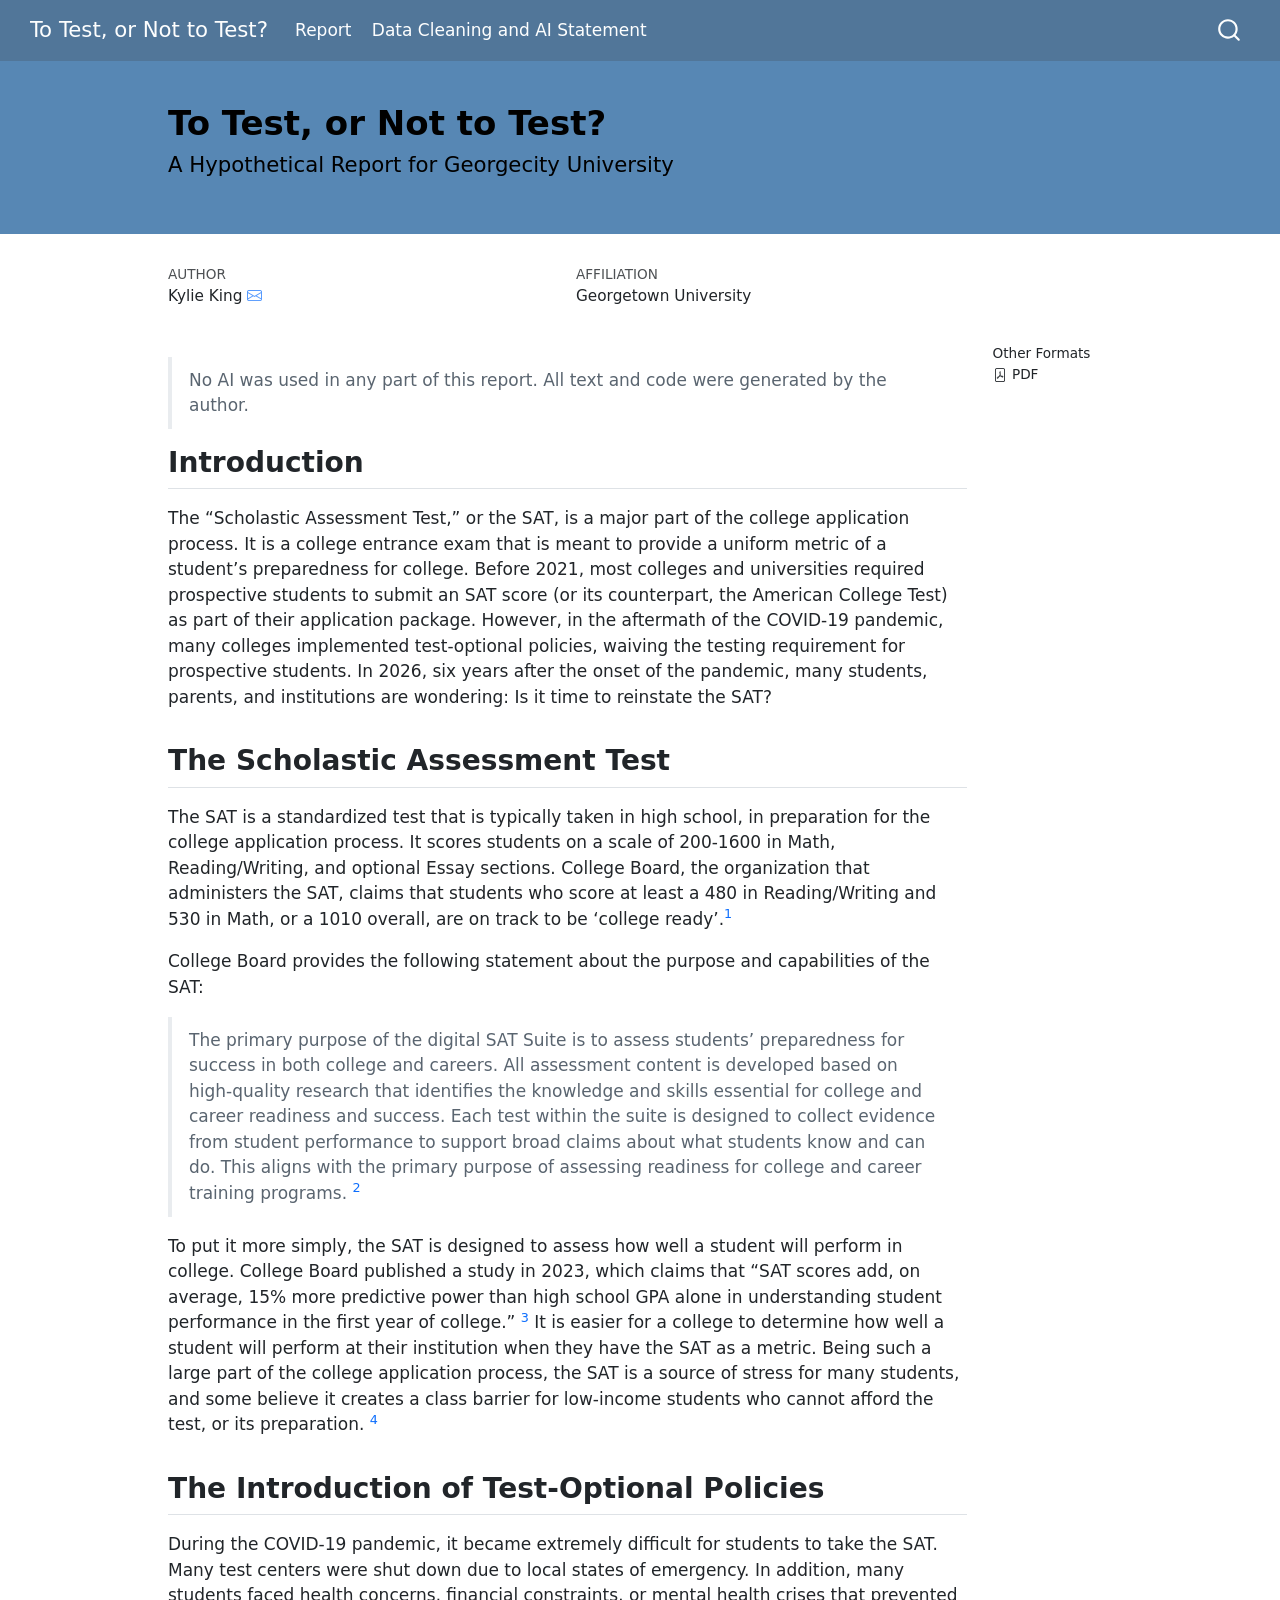
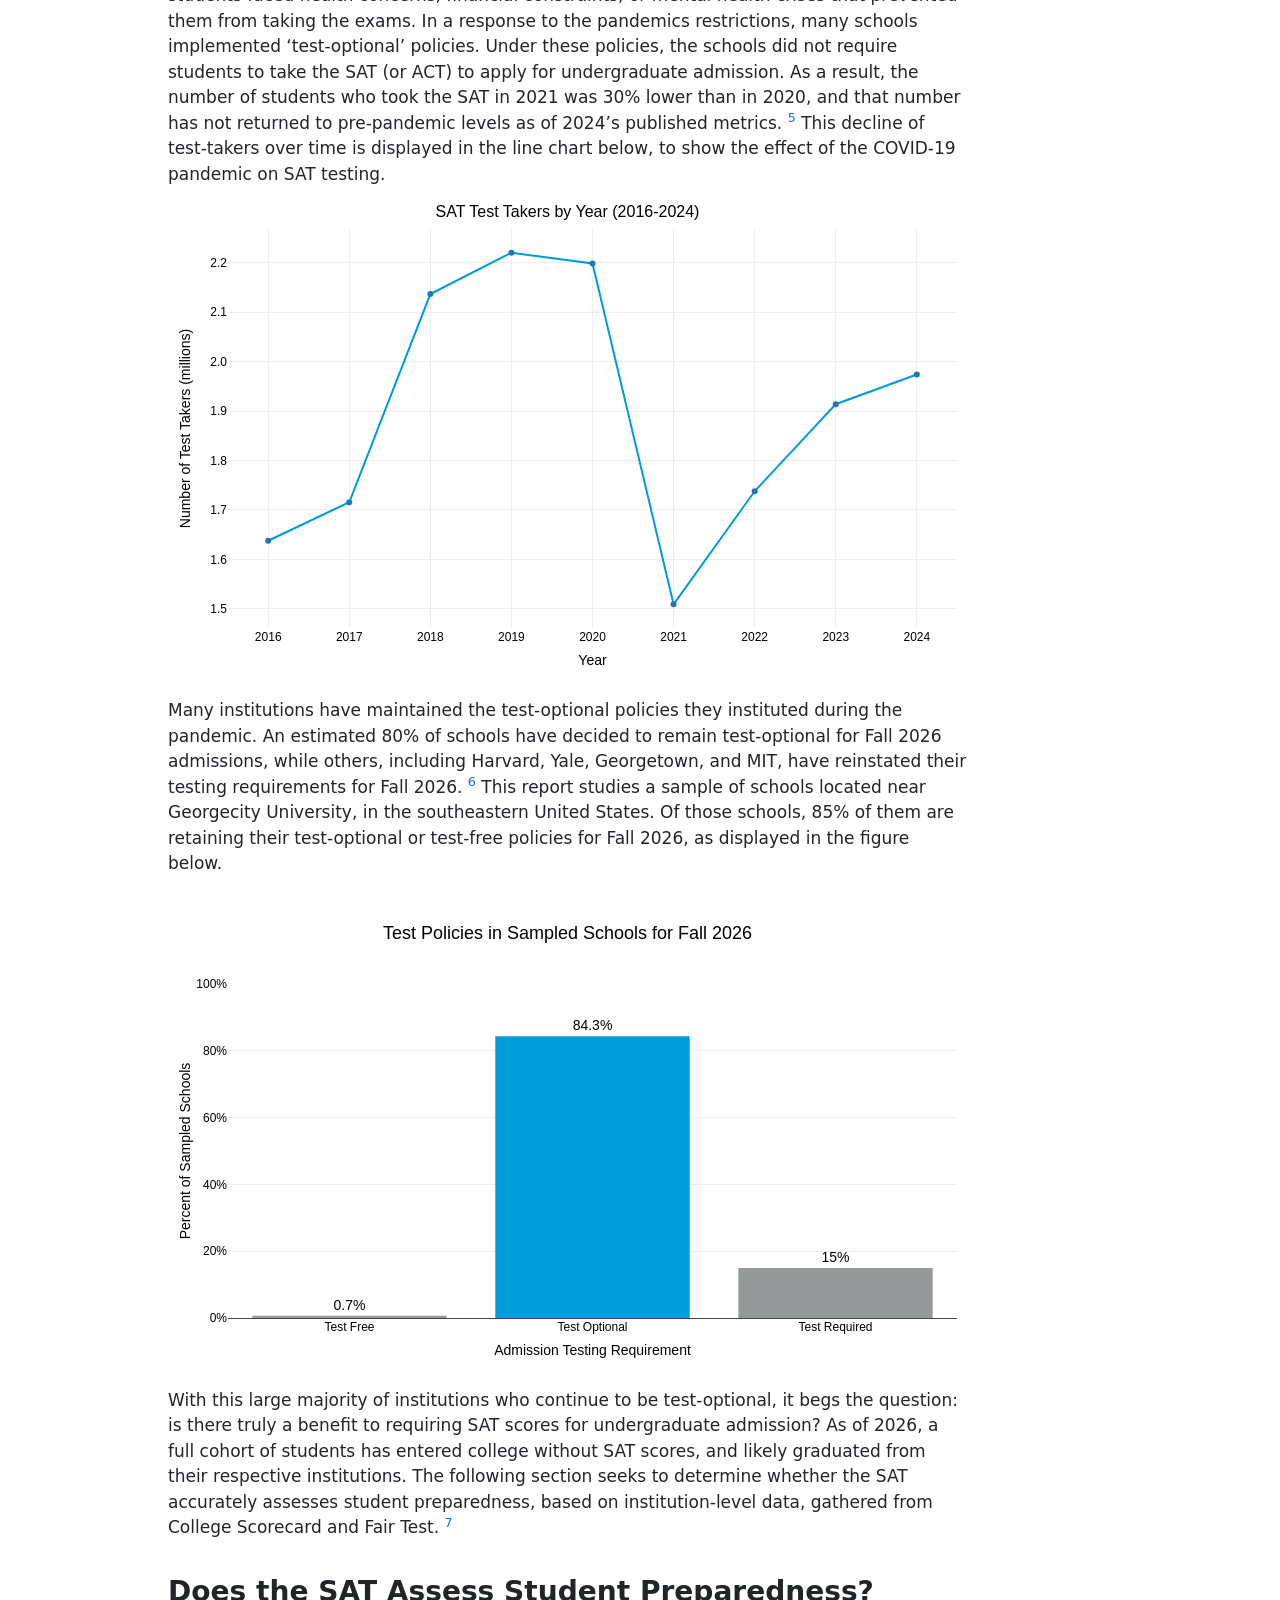
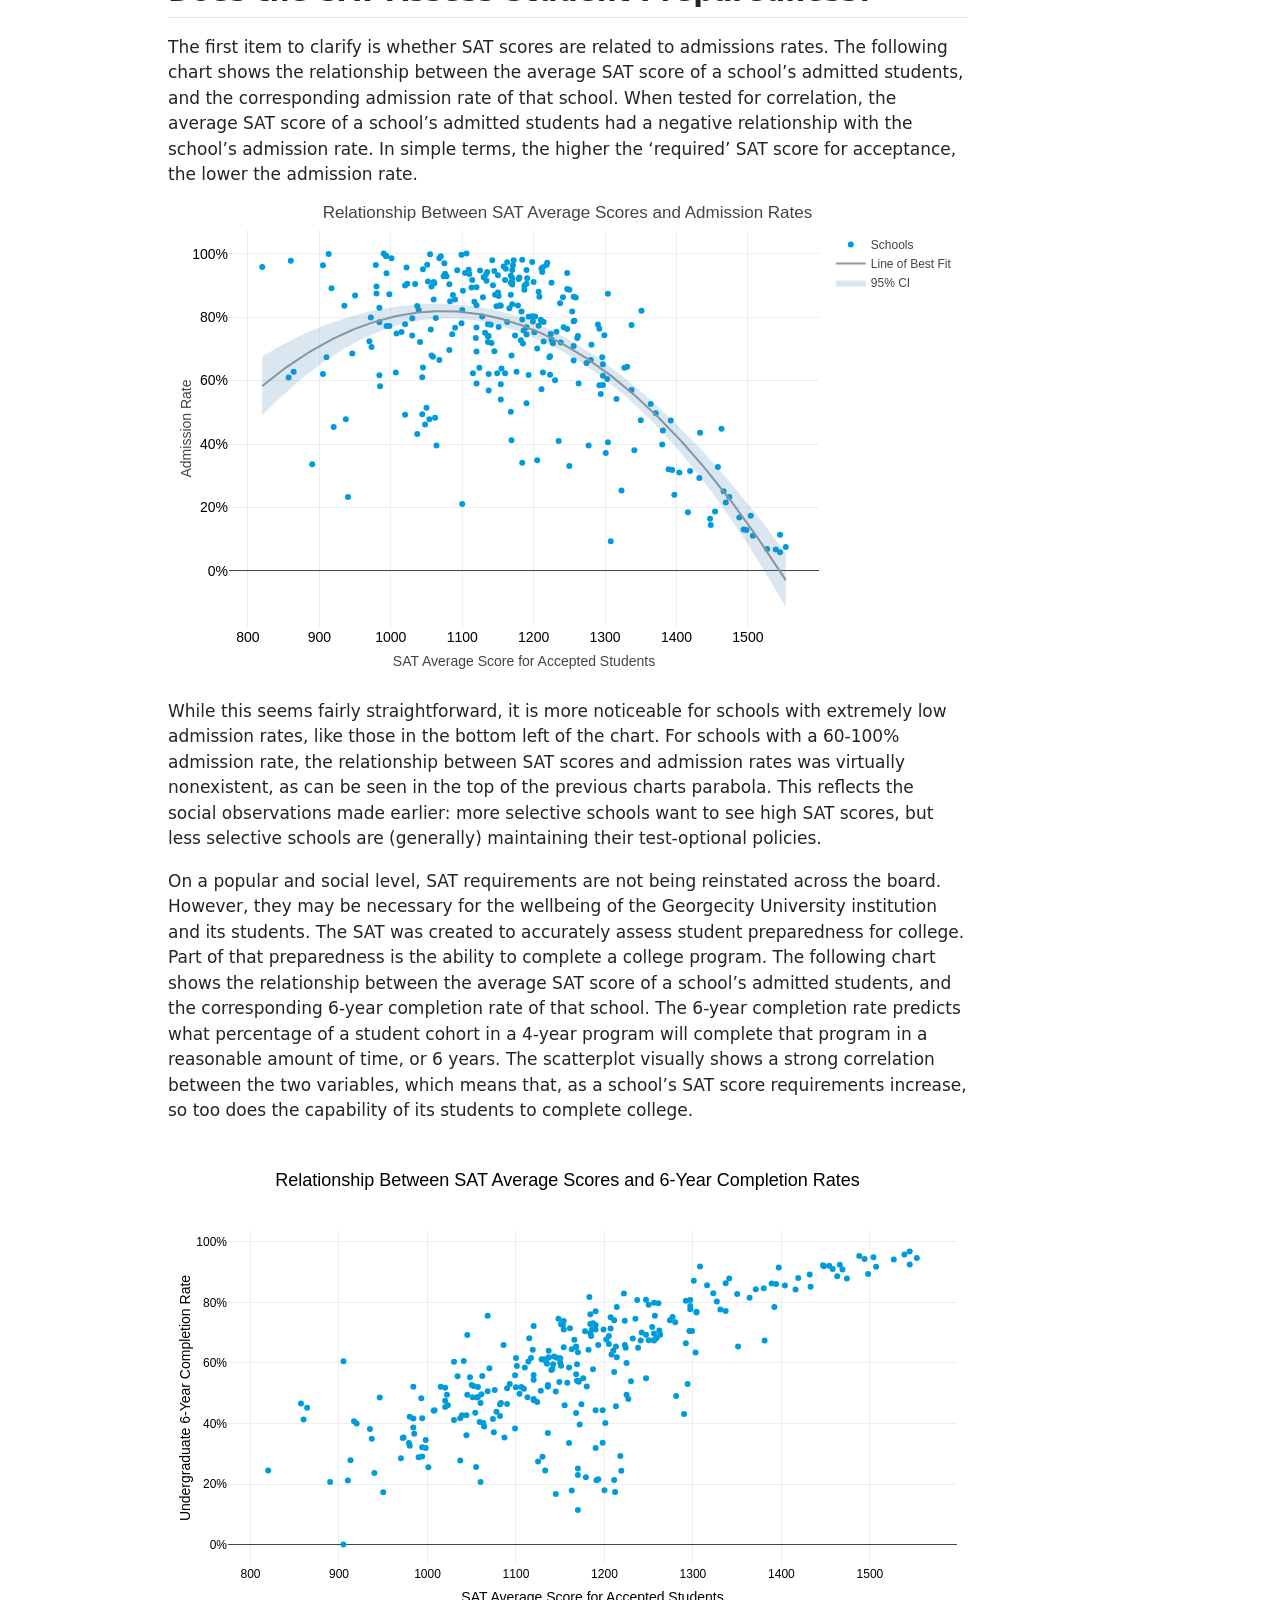
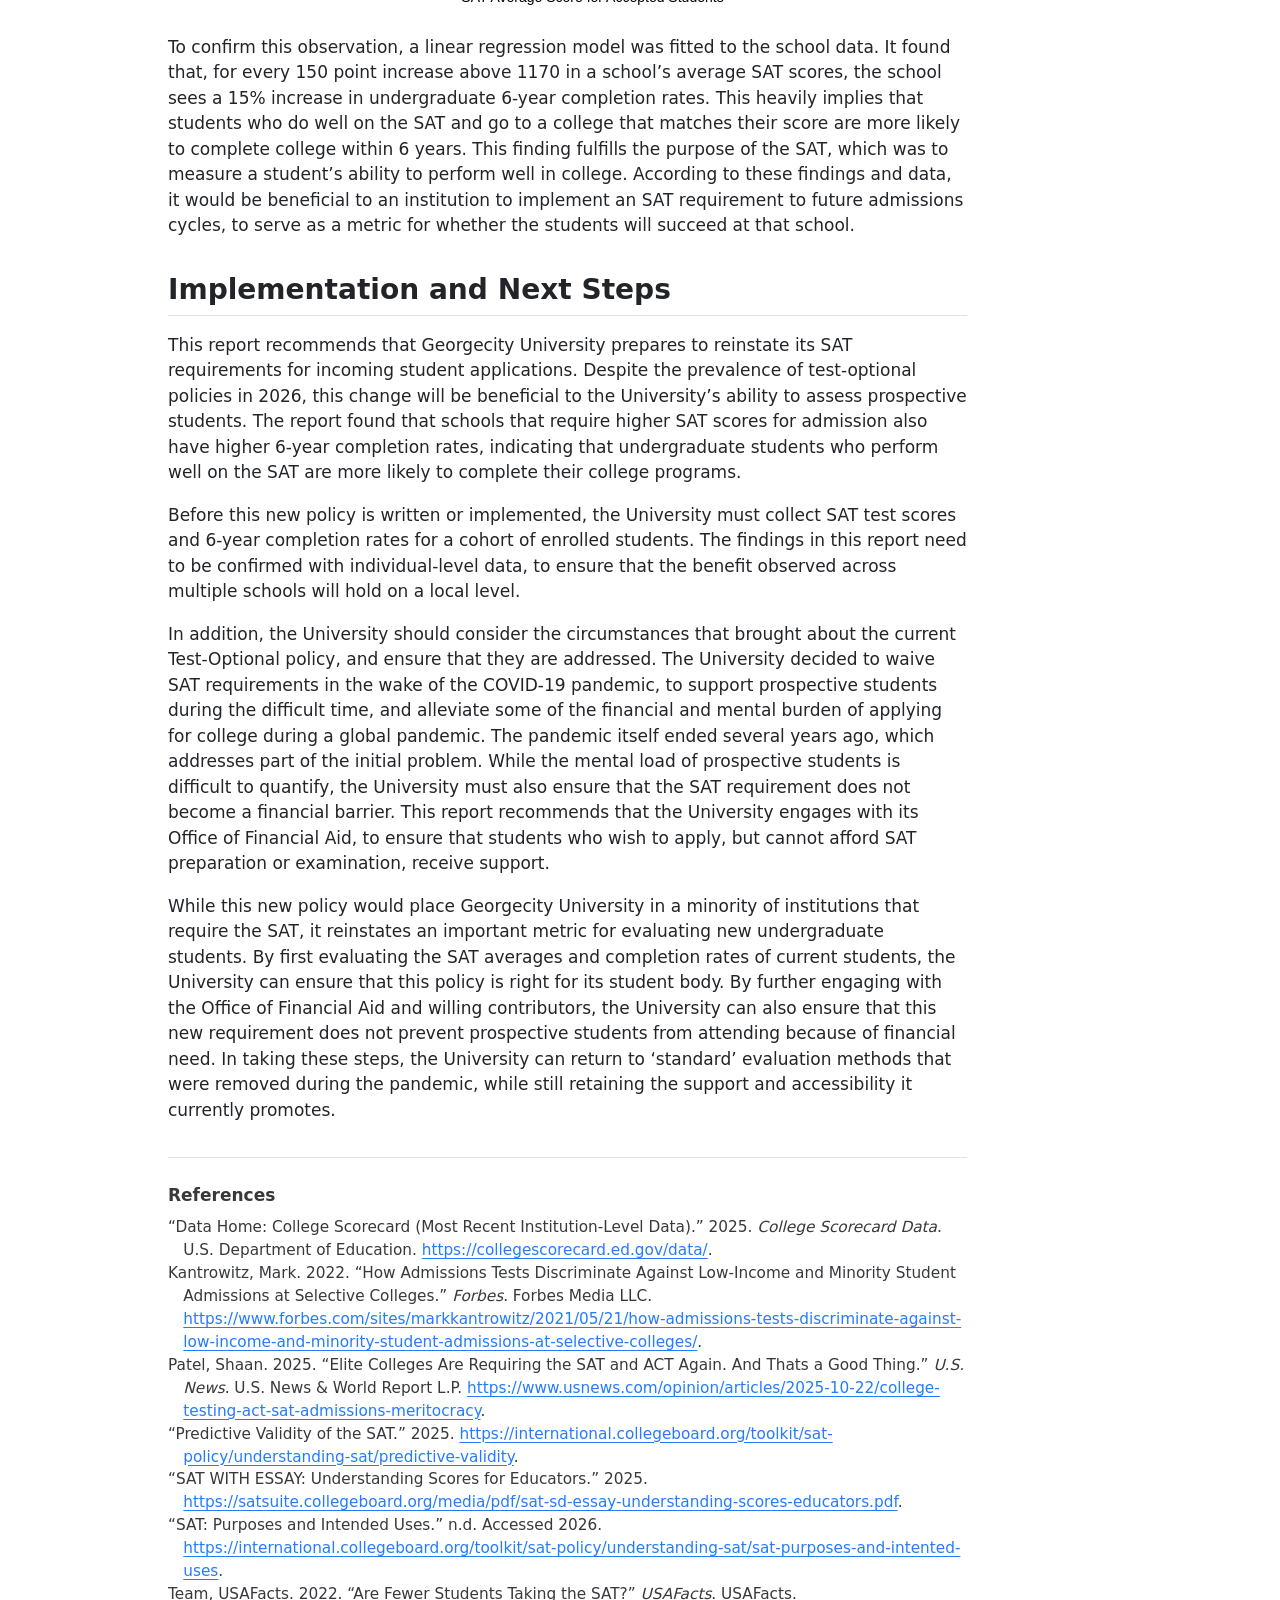
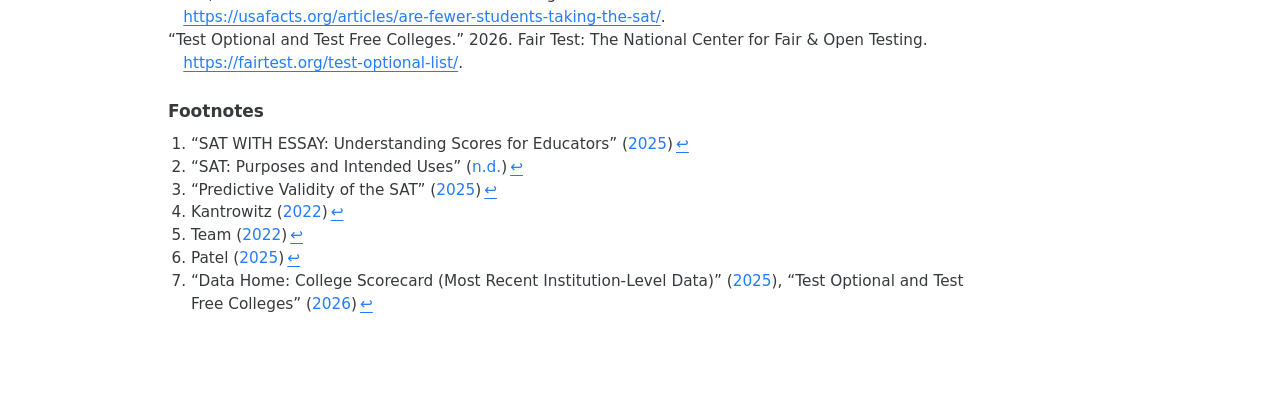
==== commit 44971809: "color touch ups" ====
--- a/docs/index.html
+++ b/docs/index.html
@@ -101,7 +101,7 @@
 
       .quarto-title-block .quarto-title-banner {
         color: black;
-background: #27b9f8ff;
+background: #5787b4ff;
       }
 </style>
 <link href="site_libs/htmltools-fill-0.5.8.1/fill.css" rel="stylesheet">
@@ -223,8 +223,8 @@
 <p>During the COVID-19 pandemic, it became extremely difficult for students to take the SAT. Many test centers were shut down due to local states of emergency. In addition, many students faced health concerns, financial constraints, or mental health crises that prevented them from taking the exams. In a response to the pandemics restrictions, many schools implemented ‘test-optional’ policies. Under these policies, the schools did not require students to take the SAT (or ACT) to apply for undergraduate admission. As a result, the number of students who took the SAT in 2021 was 30% lower than in 2020, and that number has not returned to pre-pandemic levels as of 2024’s published metrics. <a href="#fn5" class="footnote-ref" id="fnref5" role="doc-noteref"><sup>5</sup></a> This decline of test-takers over time is displayed in the line chart below, to show the effect of the COVID-19 pandemic on SAT testing.</p>
 <div class="cell">
 <div class="cell-output-display">
-<div class="plotly html-widget html-fill-item" id="htmlwidget-b7fa82e3f0d17194f290" style="width:100%;height:464px;"></div>
-<script type="application/json" data-for="htmlwidget-b7fa82e3f0d17194f290">{"x":{"visdat":{"f49044f15e39":["function () ","plotlyVisDat"]},"cur_data":"f49044f15e39","attrs":{"f49044f15e39":{"x":{},"y":{},"mode":"lines+markers","line":{"color":"#009bdb","width":2},"text":{},"hoverinfo":"text","alpha_stroke":1,"sizes":[10,100],"spans":[1,20],"type":"scatter"}},"layout":{"margin":{"b":40,"l":60,"t":25,"r":10},"title":{"text":"SAT Test Takers by Year (2016-2024)","x":0.5,"font":{"size":16,"color":"black","family":"Arial"}},"xaxis":{"domain":[0,1],"automargin":true,"title":{"text":"Year","font":{"size":14,"color":"black","family":"Arial"}},"tickfont":{"size":12,"color":"black","family":"Arial"},"fixedrange":true},"yaxis":{"domain":[0,1],"automargin":true,"title":{"text":"Number of Test Takers (millions)","font":{"size":14,"color":"black","family":"Arial"}},"tickfont":{"size":12,"color":"black","family":"Arial"},"tickformat":".1f","fixedrange":true},"hovermode":"closest","showlegend":false},"source":"A","config":{"modeBarButtonsToAdd":["hoverclosest","hovercompare"],"showSendToCloud":false,"modeBarButtonsToRemove":["select2d","lasso2d","toggleSpikelines"],"displaylogo":false},"data":[{"x":[2016,2017,2018,2019,2020,2021,2022,2023,2024],"y":[1.637589,1.715481,2.136539,2.2200869999999999,2.1984599999999999,1.5091330000000001,1.7376780000000001,1.9137420000000001,1.9738910000000001],"mode":"lines+markers","line":{"color":"#009bdb","width":2},"text":["Year:  2016 <br>Number of Students: 1,637,589","Year:  2017 <br>Number of Students: 1,715,481","Year:  2018 <br>Number of Students: 2,136,539","Year:  2019 <br>Number of Students: 2,220,087","Year:  2020 <br>Number of Students: 2,198,460","Year:  2021 <br>Number of Students: 1,509,133","Year:  2022 <br>Number of Students: 1,737,678","Year:  2023 <br>Number of Students: 1,913,742","Year:  2024 <br>Number of Students: 1,973,891"],"hoverinfo":["text","text","text","text","text","text","text","text","text"],"type":"scatter","marker":{"color":"rgba(31,119,180,1)","line":{"color":"rgba(31,119,180,1)"}},"error_y":{"color":"rgba(31,119,180,1)"},"error_x":{"color":"rgba(31,119,180,1)"},"xaxis":"x","yaxis":"y","frame":null}],"highlight":{"on":"plotly_click","persistent":false,"dynamic":false,"selectize":false,"opacityDim":0.20000000000000001,"selected":{"opacity":1},"debounce":0},"shinyEvents":["plotly_hover","plotly_click","plotly_selected","plotly_relayout","plotly_brushed","plotly_brushing","plotly_clickannotation","plotly_doubleclick","plotly_deselect","plotly_afterplot","plotly_sunburstclick"],"base_url":"https://plot.ly"},"evals":[],"jsHooks":[]}</script>
+<div class="plotly html-widget html-fill-item" id="htmlwidget-60eb7250fcf8f55b5854" style="width:100%;height:464px;"></div>
+<script type="application/json" data-for="htmlwidget-60eb7250fcf8f55b5854">{"x":{"visdat":{"a2fc4bf0faa":["function () ","plotlyVisDat"]},"cur_data":"a2fc4bf0faa","attrs":{"a2fc4bf0faa":{"x":{},"y":{},"mode":"lines+markers","line":{"color":"#009bdb","width":2},"text":{},"hoverinfo":"text","alpha_stroke":1,"sizes":[10,100],"spans":[1,20],"type":"scatter"}},"layout":{"margin":{"b":40,"l":60,"t":25,"r":10},"title":{"text":"SAT Test Takers by Year (2016-2024)","x":0.5,"font":{"size":16,"color":"black","family":"Arial"}},"xaxis":{"domain":[0,1],"automargin":true,"title":{"text":"Year","font":{"size":14,"color":"black","family":"Arial"}},"tickfont":{"size":12,"color":"black","family":"Arial"},"fixedrange":true},"yaxis":{"domain":[0,1],"automargin":true,"title":{"text":"Number of Test Takers (millions)","font":{"size":14,"color":"black","family":"Arial"}},"tickfont":{"size":12,"color":"black","family":"Arial"},"tickformat":".1f","fixedrange":true},"hovermode":"closest","showlegend":false},"source":"A","config":{"modeBarButtonsToAdd":["hoverclosest","hovercompare"],"showSendToCloud":false,"modeBarButtonsToRemove":["select2d","lasso2d","toggleSpikelines"],"displaylogo":false},"data":[{"x":[2016,2017,2018,2019,2020,2021,2022,2023,2024],"y":[1.637589,1.715481,2.136539,2.2200869999999999,2.1984599999999999,1.5091330000000001,1.7376780000000001,1.9137420000000001,1.9738910000000001],"mode":"lines+markers","line":{"color":"#009bdb","width":2},"text":["Year:  2016 <br>Number of Students: 1,637,589","Year:  2017 <br>Number of Students: 1,715,481","Year:  2018 <br>Number of Students: 2,136,539","Year:  2019 <br>Number of Students: 2,220,087","Year:  2020 <br>Number of Students: 2,198,460","Year:  2021 <br>Number of Students: 1,509,133","Year:  2022 <br>Number of Students: 1,737,678","Year:  2023 <br>Number of Students: 1,913,742","Year:  2024 <br>Number of Students: 1,973,891"],"hoverinfo":["text","text","text","text","text","text","text","text","text"],"type":"scatter","marker":{"color":"rgba(31,119,180,1)","line":{"color":"rgba(31,119,180,1)"}},"error_y":{"color":"rgba(31,119,180,1)"},"error_x":{"color":"rgba(31,119,180,1)"},"xaxis":"x","yaxis":"y","frame":null}],"highlight":{"on":"plotly_click","persistent":false,"dynamic":false,"selectize":false,"opacityDim":0.20000000000000001,"selected":{"opacity":1},"debounce":0},"shinyEvents":["plotly_hover","plotly_click","plotly_selected","plotly_relayout","plotly_brushed","plotly_brushing","plotly_clickannotation","plotly_doubleclick","plotly_deselect","plotly_afterplot","plotly_sunburstclick"],"base_url":"https://plot.ly"},"evals":[],"jsHooks":[]}</script>
 </div>
 </div>
 <div style="margin-bottom: 30px;">
@@ -233,8 +233,8 @@
 <p>Many institutions have maintained the test-optional policies they instituted during the pandemic. An estimated 80% of schools have decided to remain test-optional for Fall 2026 admissions, while others, including Harvard, Yale, Georgetown, and MIT, have reinstated their testing requirements for Fall 2026. <a href="#fn6" class="footnote-ref" id="fnref6" role="doc-noteref"><sup>6</sup></a> This report studies a sample of schools located near Georgecity University, in the southeastern United States. Of those schools, 85% of them are retaining their test-optional or test-free policies for Fall 2026, as displayed in the figure below.</p>
 <div class="cell">
 <div class="cell-output-display">
-<div class="plotly html-widget html-fill-item" id="htmlwidget-630cc84ee6fa3cb0c8aa" style="width:100%;height:464px;"></div>
-<script type="application/json" data-for="htmlwidget-630cc84ee6fa3cb0c8aa">{"x":{"visdat":{"f490886ffa":["function () ","plotlyVisDat"]},"cur_data":"f490886ffa","attrs":{"f490886ffa":{"x":{},"y":{},"marker":{"color":["#96999aff","#009bdb","#96999aff"]},"text":{},"textposition":"outside","textfont":{"size":14,"color":"black","family":"Arial"},"alpha_stroke":1,"sizes":[10,100],"spans":[1,20],"type":"bar"}},"layout":{"margin":{"b":40,"l":60,"t":90,"r":10},"title":{"text":"Test Policies in Sampled Schools for Fall 2026","x":0.5,"font":{"size":18,"color":"black","family":"Arial"}},"xaxis":{"domain":[0,1],"automargin":true,"title":{"text":"Admission Testing Requirement","font":{"size":14,"color":"black","family":"Arial"}},"tickfont":{"size":12,"color":"black","family":"Arial"},"type":"category","categoryorder":"array","categoryarray":["Test Free","Test Optional","Test Required"]},"yaxis":{"domain":[0,1],"automargin":true,"title":{"text":"Percent of Sampled Schools","font":{"size":14,"color":"black","family":"Arial"}},"tickfont":{"size":12,"color":"black","family":"Arial"},"tickformat":".0%","range":[0,1]},"hovermode":"closest","showlegend":false},"source":"A","config":{"modeBarButtonsToAdd":["hoverclosest","hovercompare"],"showSendToCloud":false,"staticPlot":true},"data":[{"x":["Test Free","Test Optional","Test Required"],"y":[0.0069686411149825793,0.84320557491289194,0.14982578397212543],"marker":{"color":["#96999aff","#009bdb","#96999aff"],"line":{"color":"rgba(31,119,180,1)"}},"text":["0.7%","84.3%","15%"],"textposition":["outside","outside","outside"],"textfont":{"size":14,"color":"black","family":"Arial"},"type":"bar","error_y":{"color":"rgba(31,119,180,1)"},"error_x":{"color":"rgba(31,119,180,1)"},"xaxis":"x","yaxis":"y","frame":null}],"highlight":{"on":"plotly_click","persistent":false,"dynamic":false,"selectize":false,"opacityDim":0.20000000000000001,"selected":{"opacity":1},"debounce":0},"shinyEvents":["plotly_hover","plotly_click","plotly_selected","plotly_relayout","plotly_brushed","plotly_brushing","plotly_clickannotation","plotly_doubleclick","plotly_deselect","plotly_afterplot","plotly_sunburstclick"],"base_url":"https://plot.ly"},"evals":[],"jsHooks":[]}</script>
+<div class="plotly html-widget html-fill-item" id="htmlwidget-fb534b4730149256e7df" style="width:100%;height:464px;"></div>
+<script type="application/json" data-for="htmlwidget-fb534b4730149256e7df">{"x":{"visdat":{"a2fc69a4586c":["function () ","plotlyVisDat"]},"cur_data":"a2fc69a4586c","attrs":{"a2fc69a4586c":{"x":{},"y":{},"marker":{"color":["#96999aff","#009bdb","#96999aff"]},"text":{},"textposition":"outside","textfont":{"size":14,"color":"black","family":"Arial"},"alpha_stroke":1,"sizes":[10,100],"spans":[1,20],"type":"bar"}},"layout":{"margin":{"b":40,"l":60,"t":90,"r":10},"title":{"text":"Test Policies in Sampled Schools for Fall 2026","x":0.5,"font":{"size":18,"color":"black","family":"Arial"}},"xaxis":{"domain":[0,1],"automargin":true,"title":{"text":"Admission Testing Requirement","font":{"size":14,"color":"black","family":"Arial"}},"tickfont":{"size":12,"color":"black","family":"Arial"},"type":"category","categoryorder":"array","categoryarray":["Test Free","Test Optional","Test Required"]},"yaxis":{"domain":[0,1],"automargin":true,"title":{"text":"Percent of Sampled Schools","font":{"size":14,"color":"black","family":"Arial"}},"tickfont":{"size":12,"color":"black","family":"Arial"},"tickformat":".0%","range":[0,1]},"hovermode":"closest","showlegend":false},"source":"A","config":{"modeBarButtonsToAdd":["hoverclosest","hovercompare"],"showSendToCloud":false,"staticPlot":true},"data":[{"x":["Test Free","Test Optional","Test Required"],"y":[0.0069686411149825793,0.84320557491289194,0.14982578397212543],"marker":{"color":["#96999aff","#009bdb","#96999aff"],"line":{"color":"rgba(31,119,180,1)"}},"text":["0.7%","84.3%","15%"],"textposition":["outside","outside","outside"],"textfont":{"size":14,"color":"black","family":"Arial"},"type":"bar","error_y":{"color":"rgba(31,119,180,1)"},"error_x":{"color":"rgba(31,119,180,1)"},"xaxis":"x","yaxis":"y","frame":null}],"highlight":{"on":"plotly_click","persistent":false,"dynamic":false,"selectize":false,"opacityDim":0.20000000000000001,"selected":{"opacity":1},"debounce":0},"shinyEvents":["plotly_hover","plotly_click","plotly_selected","plotly_relayout","plotly_brushed","plotly_brushing","plotly_clickannotation","plotly_doubleclick","plotly_deselect","plotly_afterplot","plotly_sunburstclick"],"base_url":"https://plot.ly"},"evals":[],"jsHooks":[]}</script>
 </div>
 </div>
 <div style="margin-bottom: 30px;">
@@ -247,8 +247,8 @@
 <p>The first item to clarify is whether SAT scores are related to admissions rates. The following chart shows the relationship between the average SAT score of a school’s admitted students, and the corresponding admission rate of that school. When tested for correlation, the average SAT score of a school’s admitted students had a negative relationship with the school’s admission rate. In simple terms, the higher the ‘required’ SAT score for acceptance, the lower the admission rate.</p>
 <div class="cell">
 <div class="cell-output-display">
-<div class="plotly html-widget html-fill-item" id="htmlwidget-cea1b1dd8c4175083aaf" style="width:100%;height:464px;"></div>
-<script type="application/json" data-for="htmlwidget-cea1b1dd8c4175083aaf">{"x":{"visdat":{"f490365e3d6b":["function () ","plotlyVisDat"],"f490209aab7":["function () ","data"],"f4905b541ed5":["function () ","data"],"f4904dbb487d":["function () ","data"]},"cur_data":"f4904dbb487d","attrs":{"f490209aab7":{"alpha_stroke":1,"sizes":[10,100],"spans":[1,20],"x":{},"y":{},"type":"scatter","mode":"markers","marker":{"color":"#009bdb"},"name":"Schools","text":{},"hoverinfo":"text","inherit":true},"f4905b541ed5":{"alpha_stroke":1,"sizes":[10,100],"spans":[1,20],"x":{},"y":{},"type":"scatter","mode":"lines","line":{"color":"#96999aff","width":2},"name":"Line of Best Fit","inherit":true},"f4904dbb487d":{"alpha_stroke":1,"sizes":[10,100],"spans":[1,20],"x":{},"ymin":{},"ymax":{},"type":"scatter","mode":"lines","hoveron":"points","fill":"toself","fillcolor":"rgba(70,130,180,0.2)","line":{"color":"transparent"},"name":"95% CI","inherit":true}},"layout":{"margin":{"b":40,"l":60,"t":25,"r":10},"title":{"text":"Relationship Between SAT Average Scores and Admission Rates","tickfont":{"size":16,"color":"black","family":"Arial"}},"xaxis":{"domain":[0,1],"automargin":true,"title":"SAT Average Score for Accepted Students","fixedrange":true,"tickfont":{"size":14,"color":"black","family":"Arial"}},"yaxis":{"domain":[0,1],"automargin":true,"title":"Admission Rate","fixedrange":true,"tickformat":".0%","tickfont":{"size":14,"color":"black","family":"Arial"}},"dragmode":"zoom","hovermode":"closest","showlegend":true},"source":"A","config":{"modeBarButtonsToAdd":["hoverclosest","hovercompare"],"showSendToCloud":false,"modeBarButtonsToRemove":["select2d","lasso2d","toggleSpikelines"],"displaylogo":false},"data":[{"x":[984,1297,1392,857,1433,1494,1205,1045,913,1136,940,1277,1256,1256,1100,1119,1099,1068,1213,1154,1263,1323,1397,1211,1416,1115,1182,1101,1304,1235,1208,1007,905,937,1137,994,1296,1059,1223,1087,1001,973,994,1254,1507,864,1447,998,1150,1057,1149,1301,950,994,1280,1050,1230,1074,1178,1075,1184,1037,1155,1037,905,1044,1060,935,920,1225,1553,1292,1299,1463,1207,984,1141,1250,1232,1381,1166,1308,1274,1187,1082,890,1064,1020,1136,970,1448,1539,1143,1222,972,1146,1120,1242,1224,1201,1020,1048,1247,1454,1202,1187,1023,1250,1380,1262,1198,1223,1168,1090,1469,1290,1083,946,1151,1174,1292,1199,1160,1210,1404,1389,1145,1545,1070,1205,1180,1337,1257,1078,1190,1394,1350,1261,1110,1498,1030,1163,1052,1185,1030,1150,1170,1140,1419,1161,1190,1432,984,1169,820,1153,1214,1120,1303,1154,1034,1327,1213,1133,1170,1145,1190,1212,1163,1191,1219,1218,1211,1130,1160,1200,1316,1125,1170,1179,1060,1170,1545,1154,1168,1172,1158,1371,1142,1151,1256,1120,1237,1186,1090,1086,1211,1527,1259,1304,1466,1114,1184,1170,1134,1020,1135,1190,1056,910,1106,1238,1184,1341,1124,1039,1364,1057,1008,1176,1214,1063,1297,1128,1082,1132,1297,1054,1225,1458,1169,1207,1171,990,1247,1168,1062,1256,1247,1117,1100,1241,980,1190,1061,1148,1109,1474,1193,1099,1227,1104,1337,1168,1488,1183,917,860,1281,1504,1068,998,980,985,993,1051,1022,979,1041,1044,1045,1129,1137,1193,1120,1015,1351,1198,1113,1055,1136,1294,1331,1137,1120,1093,1076],"y":[0.61670000000000003,0.65110000000000001,0.4738,0.60940000000000005,0.43540000000000001,0.1308,0.34889999999999999,0.64100000000000001,0.99850000000000005,0.73950000000000005,0.23319999999999999,0.3952,0.78690000000000004,0.66279999999999994,0.2112,0.73440000000000005,0.78090000000000004,0.66449999999999998,0.62529999999999997,0.58840000000000003,0.5907,0.25380000000000003,0.24030000000000001,0.57289999999999996,0.18509999999999999,0.62270000000000003,0.72670000000000001,0.88319999999999999,0.40560000000000002,0.40960000000000002,0.86429999999999996,0.625,0.96299999999999997,0.47789999999999999,0.56869999999999998,0.77159999999999995,0.67310000000000003,0.67510000000000003,0.61850000000000005,0.86960000000000004,0.98509999999999998,0.70589999999999997,0.99239999999999995,0.81759999999999999,0.111,0.628,0.1646,0.77159999999999995,0.87770000000000004,0.89629999999999999,0.62280000000000002,0.372,0.86780000000000002,0.93810000000000004,0.66459999999999997,0.51390000000000002,0.60060000000000002,0.9284,0.83679999999999999,0.96930000000000005,0.34089999999999998,0.43159999999999998,0.6381,0.83489999999999998,0.62070000000000003,0.49370000000000003,0.85550000000000004,0.83540000000000003,0.4536,0.72899999999999998,0.075600000000000001,0.76329999999999998,0.74239999999999995,0.44840000000000002,0.77290000000000003,0.8296,0.71860000000000002,0.88629999999999998,0.75390000000000001,0.44290000000000002,0.82799999999999996,0.093600000000000003,0.65539999999999998,0.88639999999999997,0.90380000000000005,0.33610000000000001,0.39500000000000002,0.49209999999999998,0.77700000000000002,0.72370000000000001,0.14480000000000001,0.067799999999999999,0.90059999999999996,0.67310000000000003,0.79890000000000005,0.87019999999999997,0.83760000000000001,0.76829999999999998,0.74660000000000004,0.752,0.77749999999999997,0.4617,0.93889999999999996,0.18740000000000001,0.80210000000000004,0.89829999999999999,0.90490000000000004,0.33100000000000002,0.39850000000000002,0.74009999999999998,0.97360000000000002,0.67679999999999996,0.87029999999999996,0.7661,0.21560000000000001,0.7762,0.84989999999999999,0.6855,0.86660000000000004,0.74199999999999999,0.58530000000000004,0.78580000000000005,0.62319999999999998,0.79190000000000005,0.31059999999999999,0.3201,0.69189999999999996,0.114,0.99129999999999996,0.70109999999999995,0.92490000000000006,0.77529999999999999,0.78849999999999998,0.92879999999999996,0.76770000000000005,0.31830000000000003,0.47510000000000002,0.73399999999999999,0.93610000000000004,0.12909999999999999,0.74219999999999997,0.78449999999999998,0.91200000000000003,0.71650000000000003,0.79600000000000004,0.93200000000000005,0.94830000000000003,0.77610000000000001,0.31469999999999998,0.95189999999999997,0.74529999999999996,0.29260000000000003,0.78369999999999995,0.67879999999999996,0.95760000000000001,0.83709999999999996,0.78480000000000005,0.89410000000000001,0.60509999999999997,0.54000000000000004,0.90410000000000001,0.6401,0.95709999999999995,0.93310000000000004,0.90910000000000002,0.94530000000000003,0.94869999999999999,0.94210000000000005,0.97309999999999997,0.92200000000000004,0.97130000000000005,0.96389999999999998,0.95330000000000004,0.92520000000000002,0.91659999999999997,0.91039999999999999,0.54220000000000002,0.9466,0.90300000000000002,0.92030000000000001,0.91049999999999998,0.92200000000000004,0.058700000000000002,0.83560000000000001,0.90810000000000002,0.97919999999999996,0.95899999999999996,0.497,0.9788,0.76890000000000003,0.8639,0.59099999999999997,0.84350000000000003,0.75790000000000002,0.85550000000000004,0.74619999999999997,0.78710000000000002,0.069400000000000003,0.86140000000000005,0.87370000000000003,0.25119999999999998,0.91690000000000005,0.79200000000000004,0.84019999999999995,0.91459999999999997,0.89980000000000004,0.94199999999999995,0.52810000000000001,0.76090000000000002,0.67300000000000004,1,0.71999999999999997,0.98089999999999999,0.3805,0.64000000000000001,0.82230000000000003,0.52569999999999995,0.67920000000000003,0.748,0.62780000000000002,0.72340000000000004,0.79720000000000002,0.6149,0.80189999999999995,0.69610000000000005,0.75060000000000004,0.58589999999999998,0.47799999999999998,0.90810000000000002,0.32719999999999999,0.4118,0.87960000000000005,0.96299999999999997,1,0.88829999999999998,0.50129999999999997,0.48270000000000002,0.70860000000000001,0.76249999999999996,0.84799999999999998,0.82189999999999996,0.86260000000000003,0.87460000000000004,0.9052,0.90639999999999998,0.83399999999999996,0.94940000000000002,0.2331,0.80069999999999997,0.99639999999999995,0.71740000000000004,0.93920000000000003,0.57030000000000003,0.93059999999999998,0.1686,0.81730000000000003,0.89100000000000001,0.97729999999999995,0.71289999999999998,0.1736,0.98570000000000002,0.87219999999999998,0.89649999999999996,0.58230000000000004,0.99239999999999995,0.96460000000000001,0.95650000000000002,0.9637,0.72119999999999995,0.60999999999999999,0.95050000000000001,0.86260000000000003,0.73999999999999999,0.61750000000000005,0.76749999999999996,0.75280000000000002,0.81979999999999997,0.80269999999999997,0.8931,0.99770000000000003,0.72160000000000002,0.55730000000000002,0.64380000000000004,0.62070000000000003,0.69179999999999997,0.94750000000000001,0.9365],"type":"scatter","mode":"markers","marker":{"color":"#009bdb","line":{"color":"rgba(31,119,180,1)"}},"name":"Schools","text":["School:  Delaware State University <br>Average SAT:  984 <br>Admission Rate:  62%","School:  University of Delaware <br>Average SAT:  1297 <br>Admission Rate:  65%","School:  American University <br>Average SAT:  1392 <br>Admission Rate:  47%","School:  Gallaudet University <br>Average SAT:  857 <br>Admission Rate:  61%","School:  George Washington University <br>Average SAT:  1433 <br>Admission Rate:  44%","School:  Georgetown University <br>Average SAT:  1494 <br>Admission Rate:  13%","School:  Howard University <br>Average SAT:  1205 <br>Admission Rate:  35%","School:  Baptist University of Florida <br>Average SAT:  1045 <br>Admission Rate:  64%","School:  Bethune-Cookman University <br>Average SAT:  913 <br>Admission Rate:  100%","School:  Lynn University <br>Average SAT:  1136 <br>Admission Rate:  74%","School:  Johnson University Florida <br>Average SAT:  940 <br>Admission Rate:  23%","School:  University of Central Florida <br>Average SAT:  1277 <br>Admission Rate:  40%","School:  Eckerd College <br>Average SAT:  1256 <br>Admission Rate:  79%","School:  Embry-Riddle Aeronautical University-Daytona Beach <br>Average SAT:  1256 <br>Admission Rate:  66%","School:  Florida Agricultural and Mechanical University <br>Average SAT:  1100 <br>Admission Rate:  21%","School:  Florida Atlantic University <br>Average SAT:  1119 <br>Admission Rate:  73%","School:  Flagler College <br>Average SAT:  1099 <br>Admission Rate:  78%","School:  Florida College <br>Average SAT:  1068 <br>Admission Rate:  66%","School:  Florida Institute of Technology <br>Average SAT:  1213 <br>Admission Rate:  63%","School:  Florida International University <br>Average SAT:  1154 <br>Admission Rate:  59%","School:  Florida Southern College <br>Average SAT:  1263 <br>Admission Rate:  59%","School:  Florida State University <br>Average SAT:  1323 <br>Admission Rate:  25%","School:  University of Florida <br>Average SAT:  1397 <br>Admission Rate:  24%","School:  Jacksonville University <br>Average SAT:  1211 <br>Admission Rate:  57%","School:  University of Miami <br>Average SAT:  1416 <br>Admission Rate:  19%","School:  University of North Florida <br>Average SAT:  1115 <br>Admission Rate:  62%","School:  Nova Southeastern University <br>Average SAT:  1182 <br>Admission Rate:  73%","School:  Palm Beach Atlantic University <br>Average SAT:  1101 <br>Admission Rate:  88%","School:  Rollins College <br>Average SAT:  1304 <br>Admission Rate:  41%","School:  University of South Florida <br>Average SAT:  1235 <br>Admission Rate:  41%","School:  Stetson University <br>Average SAT:  1208 <br>Admission Rate:  86%","School:  Trinity Baptist College <br>Average SAT:  1007 <br>Admission Rate:  62%","School:  Trinity College of Florida <br>Average SAT:  905 <br>Admission Rate:  96%","School:  Warner University <br>Average SAT:  937 <br>Admission Rate:  48%","School:  University of West Florida <br>Average SAT:  1137 <br>Admission Rate:  57%","School:  Abraham Baldwin Agricultural College <br>Average SAT:  994 <br>Admission Rate:  77%","School:  Agnes Scott College <br>Average SAT:  1296 <br>Admission Rate:  67%","School:  Point University <br>Average SAT:  1059 <br>Admission Rate:  68%","School:  Berry College <br>Average SAT:  1223 <br>Admission Rate:  62%","School:  Brenau University <br>Average SAT:  1087 <br>Admission Rate:  87%","School:  College of Coastal Georgia <br>Average SAT:  1001 <br>Admission Rate:  99%","School:  Clayton  State University <br>Average SAT:  973 <br>Admission Rate:  71%","School:  Columbus State University <br>Average SAT:  994 <br>Admission Rate:  99%","School:  Covenant College <br>Average SAT:  1254 <br>Admission Rate:  82%","School:  Emory University <br>Average SAT:  1507 <br>Admission Rate:  11%","School:  Fort Valley State University <br>Average SAT:  864 <br>Admission Rate:  63%","School:  Georgia Institute of Technology-Main Campus <br>Average SAT:  1447 <br>Admission Rate:  16%","School:  Georgia Southwestern State University <br>Average SAT:  998 <br>Admission Rate:  77%","School:  Georgia College & State University <br>Average SAT:  1150 <br>Admission Rate:  88%","School:  Georgia Southern University <br>Average SAT:  1057 <br>Admission Rate:  90%","School:  Georgia State University <br>Average SAT:  1149 <br>Admission Rate:  62%","School:  University of Georgia <br>Average SAT:  1301 <br>Admission Rate:  37%","School:  Gordon State College <br>Average SAT:  950 <br>Admission Rate:  87%","School:  Life University <br>Average SAT:  994 <br>Admission Rate:  94%","School:  Mercer University <br>Average SAT:  1280 <br>Admission Rate:  66%","School:  Morehouse College <br>Average SAT:  1050 <br>Admission Rate:  51%","School:  Oglethorpe University <br>Average SAT:  1230 <br>Admission Rate:  60%","School:  Piedmont University <br>Average SAT:  1074 <br>Admission Rate:  93%","School:  Savannah College of Art and Design <br>Average SAT:  1178 <br>Admission Rate:  84%","School:  Shorter University <br>Average SAT:  1075 <br>Admission Rate:  97%","School:  Spelman College <br>Average SAT:  1184 <br>Admission Rate:  34%","School:  Thomas University <br>Average SAT:  1037 <br>Admission Rate:  43%","School:  Toccoa Falls College <br>Average SAT:  1155 <br>Admission Rate:  64%","School:  Valdosta State University <br>Average SAT:  1037 <br>Admission Rate:  83%","School:  Wesleyan College <br>Average SAT:  905 <br>Admission Rate:  62%","School:  University of West Georgia <br>Average SAT:  1044 <br>Admission Rate:  49%","School:  University of Baltimore <br>Average SAT:  1060 <br>Admission Rate:  86%","School:  Bowie State University <br>Average SAT:  935 <br>Admission Rate:  84%","School:  Washington Adventist University <br>Average SAT:  920 <br>Admission Rate:  45%","School:  Goucher College <br>Average SAT:  1225 <br>Admission Rate:  73%","School:  Johns Hopkins University <br>Average SAT:  1553 <br>Admission Rate:  8%","School:  Loyola University Maryland <br>Average SAT:  1292 <br>Admission Rate:  76%","School:  University of Maryland-Baltimore County <br>Average SAT:  1299 <br>Admission Rate:  74%","School:  University of Maryland-College Park <br>Average SAT:  1463 <br>Admission Rate:  45%","School:  Maryland Institute College of Art <br>Average SAT:  1207 <br>Admission Rate:  77%","School:  Morgan State University <br>Average SAT:  984 <br>Admission Rate:  83%","School:  Mount St. Mary's University <br>Average SAT:  1141 <br>Admission Rate:  72%","School:  Salisbury University <br>Average SAT:  1250 <br>Admission Rate:  89%","School:  St. Mary's College of Maryland <br>Average SAT:  1232 <br>Admission Rate:  75%","School:  St. John's College <br>Average SAT:  1381 <br>Admission Rate:  44%","School:  Towson University <br>Average SAT:  1166 <br>Admission Rate:  83%","School:  United States Naval Academy <br>Average SAT:  1308 <br>Admission Rate:  9%","School:  Washington College <br>Average SAT:  1274 <br>Admission Rate:  66%","School:  Appalachian State University <br>Average SAT:  1187 <br>Admission Rate:  89%","School:  Belmont Abbey College <br>Average SAT:  1082 <br>Admission Rate:  90%","School:  Bennett College <br>Average SAT:  890 <br>Admission Rate:  34%","School:  Brevard College <br>Average SAT:  1064 <br>Admission Rate:  40%","School:  Cabarrus College of Health Sciences <br>Average SAT:  1020 <br>Admission Rate:  49%","School:  Catawba College <br>Average SAT:  1136 <br>Admission Rate:  78%","School:  Chowan University <br>Average SAT:  970 <br>Admission Rate:  72%","School:  Davidson College <br>Average SAT:  1448 <br>Admission Rate:  14%","School:  Duke University <br>Average SAT:  1539 <br>Admission Rate:  7%","School:  East Carolina University <br>Average SAT:  1143 <br>Admission Rate:  90%","School:  Elon University <br>Average SAT:  1222 <br>Admission Rate:  67%","School:  Fayetteville State University <br>Average SAT:  972 <br>Admission Rate:  80%","School:  Gardner-Webb University <br>Average SAT:  1146 <br>Admission Rate:  87%","School:  Guilford College <br>Average SAT:  1120 <br>Admission Rate:  84%","School:  High Point University <br>Average SAT:  1242 <br>Admission Rate:  77%","School:  Meredith College <br>Average SAT:  1224 <br>Admission Rate:  75%","School:  Methodist University <br>Average SAT:  1201 <br>Admission Rate:  75%","School:  University of Mount Olive <br>Average SAT:  1020 <br>Admission Rate:  78%","School:  North Carolina A & T State University <br>Average SAT:  1048 <br>Admission Rate:  46%","School:  University of North Carolina Asheville <br>Average SAT:  1247 <br>Admission Rate:  94%","School:  University of North Carolina at Chapel Hill <br>Average SAT:  1454 <br>Admission Rate:  19%","School:  University of North Carolina at Charlotte <br>Average SAT:  1202 <br>Admission Rate:  80%","School:  University of North Carolina at Greensboro <br>Average SAT:  1187 <br>Admission Rate:  90%","School:  North Carolina Central University <br>Average SAT:  1023 <br>Admission Rate:  90%","School:  University of North Carolina School of the Arts <br>Average SAT:  1250 <br>Admission Rate:  33%","School:  North Carolina State University at Raleigh <br>Average SAT:  1380 <br>Admission Rate:  40%","School:  University of North Carolina Wilmington <br>Average SAT:  1262 <br>Admission Rate:  74%","School:  William Peace University <br>Average SAT:  1198 <br>Admission Rate:  97%","School:  Queens University of Charlotte <br>Average SAT:  1223 <br>Admission Rate:  68%","School:  Salem College <br>Average SAT:  1168 <br>Admission Rate:  87%","School:  Southeastern Baptist Theological Seminary <br>Average SAT:  1090 <br>Admission Rate:  77%","School:  Wake Forest University <br>Average SAT:  1469 <br>Admission Rate:  22%","School:  Warren Wilson College <br>Average SAT:  1290 <br>Admission Rate:  78%","School:  Wingate University <br>Average SAT:  1083 <br>Admission Rate:  85%","School:  Winston-Salem State University <br>Average SAT:  946 <br>Admission Rate:  69%","School:  Western Carolina University <br>Average SAT:  1151 <br>Admission Rate:  87%","School:  Bryn Athyn College of the New Church <br>Average SAT:  1174 <br>Admission Rate:  74%","School:  Allegheny College <br>Average SAT:  1292 <br>Admission Rate:  59%","School:  DeSales University <br>Average SAT:  1199 <br>Admission Rate:  79%","School:  Alvernia University <br>Average SAT:  1160 <br>Admission Rate:  62%","School:  Arcadia University <br>Average SAT:  1210 <br>Admission Rate:  79%","School:  Bryn Mawr College <br>Average SAT:  1404 <br>Admission Rate:  31%","School:  Bucknell University <br>Average SAT:  1389 <br>Admission Rate:  32%","School:  Cabrini University <br>Average SAT:  1145 <br>Admission Rate:  69%","School:  Carnegie Mellon University <br>Average SAT:  1545 <br>Admission Rate:  11%","School:  Cedar Crest College <br>Average SAT:  1070 <br>Admission Rate:  99%","School:  Chatham University <br>Average SAT:  1205 <br>Admission Rate:  70%","School:  Delaware Valley University <br>Average SAT:  1180 <br>Admission Rate:  92%","School:  Drexel University <br>Average SAT:  1337 <br>Admission Rate:  78%","School:  Duquesne University <br>Average SAT:  1257 <br>Admission Rate:  79%","School:  East Stroudsburg University of Pennsylvania <br>Average SAT:  1078 <br>Admission Rate:  93%","School:  Elizabethtown College <br>Average SAT:  1190 <br>Admission Rate:  77%","School:  Franklin and Marshall College <br>Average SAT:  1394 <br>Admission Rate:  32%","School:  Gettysburg College <br>Average SAT:  1350 <br>Admission Rate:  48%","School:  Grove City College <br>Average SAT:  1261 <br>Admission Rate:  73%","School:  Gwynedd Mercy University <br>Average SAT:  1110 <br>Admission Rate:  94%","School:  Haverford College <br>Average SAT:  1498 <br>Admission Rate:  13%","School:  Holy Family University <br>Average SAT:  1030 <br>Admission Rate:  74%","School:  Immaculata University <br>Average SAT:  1163 <br>Admission Rate:  78%","School:  Indiana University of Pennsylvania-Main Campus <br>Average SAT:  1052 <br>Admission Rate:  91%","School:  Juniata College <br>Average SAT:  1185 <br>Admission Rate:  72%","School:  Keystone College <br>Average SAT:  1030 <br>Admission Rate:  80%","School:  King's College <br>Average SAT:  1150 <br>Admission Rate:  93%","School:  Kutztown University of Pennsylvania <br>Average SAT:  1170 <br>Admission Rate:  95%","School:  La Roche University <br>Average SAT:  1140 <br>Admission Rate:  78%","School:  Lafayette College <br>Average SAT:  1419 <br>Admission Rate:  31%","School:  Lancaster Bible College <br>Average SAT:  1161 <br>Admission Rate:  95%","School:  Lebanon Valley College <br>Average SAT:  1190 <br>Admission Rate:  75%","School:  Lehigh University <br>Average SAT:  1432 <br>Admission Rate:  29%","School:  Lincoln University <br>Average SAT:  984 <br>Admission Rate:  78%","School:  Lycoming College <br>Average SAT:  1169 <br>Admission Rate:  68%","School:  Manor College <br>Average SAT:  820 <br>Admission Rate:  96%","School:  Marywood University <br>Average SAT:  1153 <br>Admission Rate:  84%","School:  Messiah University <br>Average SAT:  1214 <br>Admission Rate:  78%","School:  Millersville University of Pennsylvania <br>Average SAT:  1120 <br>Admission Rate:  89%","School:  Moore College of Art and Design <br>Average SAT:  1303 <br>Admission Rate:  61%","School:  Moravian University <br>Average SAT:  1154 <br>Admission Rate:  54%","School:  Mount Aloysius College <br>Average SAT:  1034 <br>Admission Rate:  90%","School:  Muhlenberg College <br>Average SAT:  1327 <br>Admission Rate:  64%","School:  Pennsylvania State University-Penn State Erie-Behrend College <br>Average SAT:  1213 <br>Admission Rate:  96%","School:  Pennsylvania State University-Penn State New Kensington <br>Average SAT:  1133 <br>Admission Rate:  93%","School:  Pennsylvania State University-Penn State Shenango <br>Average SAT:  1170 <br>Admission Rate:  91%","School:  Pennsylvania State University-Penn State Wilkes-Barre <br>Average SAT:  1145 <br>Admission Rate:  95%","School:  Pennsylvania State University-Penn State Scranton <br>Average SAT:  1190 <br>Admission Rate:  95%","School:  Pennsylvania State University-Penn State Lehigh Valley <br>Average SAT:  1212 <br>Admission Rate:  94%","School:  Pennsylvania State University-Penn State Altoona <br>Average SAT:  1163 <br>Admission Rate:  97%","School:  Pennsylvania State University-Penn State Beaver <br>Average SAT:  1191 <br>Admission Rate:  92%","School:  Pennsylvania State University-Penn State Berks <br>Average SAT:  1219 <br>Admission Rate:  97%","School:  Pennsylvania State University-Penn State Harrisburg <br>Average SAT:  1218 <br>Admission Rate:  96%","School:  Pennsylvania State University-Penn State Brandywine <br>Average SAT:  1211 <br>Admission Rate:  95%","School:  Pennsylvania State University-Penn State DuBois <br>Average SAT:  1130 <br>Admission Rate:  93%","School:  Pennsylvania State University-Penn State Fayette- Eberly <br>Average SAT:  1160 <br>Admission Rate:  92%","School:  Pennsylvania State University-Penn State Hazleton <br>Average SAT:  1200 <br>Admission Rate:  91%","School:  Pennsylvania State University-Main Campus <br>Average SAT:  1316 <br>Admission Rate:  54%","School:  Pennsylvania State University-Penn State Greater Allegheny <br>Average SAT:  1125 <br>Admission Rate:  95%","School:  Pennsylvania State University-Penn State Mont Alto <br>Average SAT:  1170 <br>Admission Rate:  90%","School:  Pennsylvania State University-Penn State Abington <br>Average SAT:  1179 <br>Admission Rate:  92%","School:  Pennsylvania State University-Penn State Schuylkill <br>Average SAT:  1060 <br>Admission Rate:  91%","School:  Pennsylvania State University-Penn State York <br>Average SAT:  1170 <br>Admission Rate:  92%","School:  University of Pennsylvania <br>Average SAT:  1545 <br>Admission Rate:  6%","School:  Cairn University-Langhorne <br>Average SAT:  1154 <br>Admission Rate:  84%","School:  University of Pittsburgh-Bradford <br>Average SAT:  1168 <br>Admission Rate:  91%","School:  University of Pittsburgh-Greensburg <br>Average SAT:  1172 <br>Admission Rate:  98%","School:  University of Pittsburgh-Johnstown <br>Average SAT:  1158 <br>Admission Rate:  96%","School:  University of Pittsburgh-Pittsburgh Campus <br>Average SAT:  1371 <br>Admission Rate:  50%","School:  Point Park University <br>Average SAT:  1142 <br>Admission Rate:  98%","School:  Saint Francis University <br>Average SAT:  1151 <br>Admission Rate:  77%","School:  Saint Joseph's University - Philadelphia <br>Average SAT:  1256 <br>Admission Rate:  86%","School:  Saint Vincent College <br>Average SAT:  1120 <br>Admission Rate:  59%","School:  University of Scranton <br>Average SAT:  1237 <br>Admission Rate:  84%","School:  Seton Hill University <br>Average SAT:  1186 <br>Admission Rate:  76%","School:  Shippensburg University of Pennsylvania <br>Average SAT:  1090 <br>Admission Rate:  86%","School:  Slippery Rock University of Pennsylvania <br>Average SAT:  1086 <br>Admission Rate:  75%","School:  Susquehanna University <br>Average SAT:  1211 <br>Admission Rate:  79%","School:  Swarthmore College <br>Average SAT:  1527 <br>Admission Rate:  7%","School:  Thomas Jefferson University <br>Average SAT:  1259 <br>Admission Rate:  86%","School:  Ursinus College <br>Average SAT:  1304 <br>Admission Rate:  87%","School:  Villanova University <br>Average SAT:  1466 <br>Admission Rate:  25%","School:  Waynesburg University <br>Average SAT:  1114 <br>Admission Rate:  92%","School:  West Chester University of Pennsylvania <br>Average SAT:  1184 <br>Admission Rate:  79%","School:  Widener University <br>Average SAT:  1170 <br>Admission Rate:  84%","School:  Wilkes University <br>Average SAT:  1134 <br>Admission Rate:  91%","School:  Wilson College <br>Average SAT:  1020 <br>Admission Rate:  90%","School:  York College of Pennsylvania <br>Average SAT:  1135 <br>Admission Rate:  94%","School:  Anderson University <br>Average SAT:  1190 <br>Admission Rate:  53%","School:  Charleston Southern University <br>Average SAT:  1056 <br>Admission Rate:  76%","School:  Benedict College <br>Average SAT:  910 <br>Admission Rate:  67%","School:  Southern Wesleyan University <br>Average SAT:  1106 <br>Admission Rate:  100%","School:  College of Charleston <br>Average SAT:  1238 <br>Admission Rate:  72%","School:  Citadel Military College of South Carolina <br>Average SAT:  1184 <br>Admission Rate:  98%","School:  Clemson University <br>Average SAT:  1341 <br>Admission Rate:  38%","School:  Converse University <br>Average SAT:  1124 <br>Admission Rate:  64%","School:  Francis Marion University <br>Average SAT:  1039 <br>Admission Rate:  82%","School:  Furman University <br>Average SAT:  1364 <br>Admission Rate:  53%","School:  Lander University <br>Average SAT:  1057 <br>Admission Rate:  68%","School:  Newberry College <br>Average SAT:  1008 <br>Admission Rate:  75%","School:  North Greenville University <br>Average SAT:  1176 <br>Admission Rate:  63%","School:  Presbyterian College <br>Average SAT:  1214 <br>Admission Rate:  72%","School:  University of South Carolina Aiken <br>Average SAT:  1063 <br>Admission Rate:  80%","School:  University of South Carolina-Columbia <br>Average SAT:  1297 <br>Admission Rate:  61%","School:  Coastal Carolina University <br>Average SAT:  1128 <br>Admission Rate:  80%","School:  University of South Carolina-Upstate <br>Average SAT:  1082 <br>Admission Rate:  70%","School:  Winthrop University <br>Average SAT:  1132 <br>Admission Rate:  75%","School:  Wofford College <br>Average SAT:  1297 <br>Admission Rate:  59%","School:  Averett University <br>Average SAT:  1054 <br>Admission Rate:  48%","School:  Bridgewater College <br>Average SAT:  1225 <br>Admission Rate:  91%","School:  William & Mary <br>Average SAT:  1458 <br>Admission Rate:  33%","School:  Regent University <br>Average SAT:  1169 <br>Admission Rate:  41%","School:  Christopher Newport University <br>Average SAT:  1207 <br>Admission Rate:  88%","School:  Emory & Henry University <br>Average SAT:  1171 <br>Admission Rate:  96%","School:  Ferrum College <br>Average SAT:  990 <br>Admission Rate:  100%","School:  George Mason University <br>Average SAT:  1247 <br>Admission Rate:  89%","School:  Hampden-Sydney College <br>Average SAT:  1168 <br>Admission Rate:  50%","School:  Hampton University <br>Average SAT:  1062 <br>Admission Rate:  48%","School:  Hollins University <br>Average SAT:  1256 <br>Admission Rate:  71%","School:  James Madison University <br>Average SAT:  1247 <br>Admission Rate:  76%","School:  Longwood University <br>Average SAT:  1117 <br>Admission Rate:  85%","School:  University of Lynchburg <br>Average SAT:  1100 <br>Admission Rate:  82%","School:  University of Mary Washington <br>Average SAT:  1241 <br>Admission Rate:  86%","School:  Norfolk State University <br>Average SAT:  980 <br>Admission Rate:  87%","School:  Old Dominion University <br>Average SAT:  1190 <br>Admission Rate:  91%","School:  Radford University <br>Average SAT:  1061 <br>Admission Rate:  91%","School:  Randolph-Macon College <br>Average SAT:  1148 <br>Admission Rate:  83%","School:  Randolph College <br>Average SAT:  1109 <br>Admission Rate:  95%","School:  University of Richmond <br>Average SAT:  1474 <br>Admission Rate:  23%","School:  Roanoke College <br>Average SAT:  1193 <br>Admission Rate:  80%","School:  Southern Virginia University <br>Average SAT:  1099 <br>Admission Rate:  100%","School:  Sweet Briar College <br>Average SAT:  1227 <br>Admission Rate:  72%","School:  University of Virginia's College at Wise <br>Average SAT:  1104 <br>Admission Rate:  94%","School:  Virginia Polytechnic Institute and State University <br>Average SAT:  1337 <br>Admission Rate:  57%","School:  Virginia Commonwealth University <br>Average SAT:  1168 <br>Admission Rate:  93%","School:  University of Virginia-Main Campus <br>Average SAT:  1488 <br>Admission Rate:  17%","School:  Virginia Military Institute <br>Average SAT:  1183 <br>Admission Rate:  82%","School:  Virginia State University <br>Average SAT:  917 <br>Admission Rate:  89%","School:  Virginia Union University <br>Average SAT:  860 <br>Admission Rate:  98%","School:  Virginia Wesleyan University <br>Average SAT:  1281 <br>Admission Rate:  71%","School:  Washington and Lee University <br>Average SAT:  1504 <br>Admission Rate:  17%","School:  Appalachian Bible College <br>Average SAT:  1068 <br>Admission Rate:  99%","School:  Bluefield State University <br>Average SAT:  998 <br>Admission Rate:  87%","School:  Concord University <br>Average SAT:  980 <br>Admission Rate:  90%","School:  Davis & Elkins College <br>Average SAT:  985 <br>Admission Rate:  58%","School:  Fairmont State University <br>Average SAT:  993 <br>Admission Rate:  99%","School:  Marshall University <br>Average SAT:  1051 <br>Admission Rate:  96%","School:  Shepherd University <br>Average SAT:  1022 <br>Admission Rate:  96%","School:  West Virginia State University <br>Average SAT:  979 <br>Admission Rate:  96%","School:  West Liberty University <br>Average SAT:  1041 <br>Admission Rate:  72%","School:  West Virginia University Institute of Technology <br>Average SAT:  1044 <br>Admission Rate:  61%","School:  West Virginia Wesleyan College <br>Average SAT:  1045 <br>Admission Rate:  95%","School:  West Virginia University <br>Average SAT:  1129 <br>Admission Rate:  86%","School:  New College of Florida <br>Average SAT:  1137 <br>Admission Rate:  74%","School:  Embry-Riddle Aeronautical University-Worldwide <br>Average SAT:  1193 <br>Admission Rate:  62%","School:  Florida Gulf Coast University <br>Average SAT:  1120 <br>Admission Rate:  77%","School:  Johnson & Wales University-Charlotte <br>Average SAT:  1015 <br>Admission Rate:  75%","School:  Patrick Henry College <br>Average SAT:  1351 <br>Admission Rate:  82%","School:  Pennsylvania State University-World Campus <br>Average SAT:  1198 <br>Admission Rate:  80%","School:  Augusta University <br>Average SAT:  1113 <br>Admission Rate:  89%","School:  Middle Georgia State University <br>Average SAT:  1055 <br>Admission Rate:  100%","School:  University of North Georgia <br>Average SAT:  1136 <br>Admission Rate:  72%","School:  Florida Polytechnic University <br>Average SAT:  1294 <br>Admission Rate:  56%","School:  University of Florida-Online <br>Average SAT:  1331 <br>Admission Rate:  64%","School:  American College of the Building Arts <br>Average SAT:  1137 <br>Admission Rate:  62%","School:  Kennesaw State University <br>Average SAT:  1120 <br>Admission Rate:  69%","School:  Commonwealth University of Pennsylvania <br>Average SAT:  1093 <br>Admission Rate:  95%","School:  Pennsylvania Western University <br>Average SAT:  1076 <br>Admission Rate:  94%"],"hoverinfo":["text","text","text","text","text","text","text","text","text","text","text","text","text","text","text","text","text","text","text","text","text","text","text","text","text","text","text","text","text","text","text","text","text","text","text","text","text","text","text","text","text","text","text","text","text","text","text","text","text","text","text","text","text","text","text","text","text","text","text","text","text","text","text","text","text","text","text","text","text","text","text","text","text","text","text","text","text","text","text","text","text","text","text","text","text","text","text","text","text","text","text","text","text","text","text","text","text","text","text","text","text","text","text","text","text","text","text","text","text","text","text","text","text","text","text","text","text","text","text","text","text","text","text","text","text","text","text","text","text","text","text","text","text","text","text","text","text","text","text","text","text","text","text","text","text","text","text","text","text","text","text","text","text","text","text","text","text","text","text","text","text","text","text","text","text","text","text","text","text","text","text","text","text","text","text","text","text","text","text","text","text","text","text","text","text","text","text","text","text","text","text","text","text","text","text","text","text","text","text","text","text","text","text","text","text","text","text","text","text","text","text","text","text","text","text","text","text","text","text","text","text","text","text","text","text","text","text","text","text","text","text","text","text","text","text","text","text","text","text","text","text","text","text","text","text","text","text","text","text","text","text","text","text","text","text","text","text","text","text","text","text","text","text","text","text","text","text","text","text","text","text","text","text","text","text","text","text","text","text","text","text","text","text","text","text","text","text"],"error_y":{"color":"rgba(31,119,180,1)"},"error_x":{"color":"rgba(31,119,180,1)"},"line":{"color":"rgba(31,119,180,1)"},"xaxis":"x","yaxis":"y","frame":null},{"x":[820,823.6834170854271,827.3668341708543,831.0502512562814,834.73366834170849,838.4170854271357,842.1005025125628,845.78391959799001,849.4673366834171,853.1507537688442,856.83417085427141,860.5175879396985,864.2010050251256,867.8844221105528,871.5678391959799,875.251256281407,878.9346733668342,882.6180904522613,886.30150753768839,889.9849246231156,893.6683417085427,897.35175879396979,901.035175879397,904.7185929648241,908.40201005025119,912.0854271356784,915.7688442211055,919.45226130653271,923.1356783919598,926.8190954773869,930.5025125628141,934.1859296482412,937.86934673366829,941.5527638190955,945.2361809045226,948.91959798994981,952.6030150753769,956.286432160804,959.96984924623121,963.6532663316583,967.3366834170854,971.02010050251261,974.7035175879397,978.3869346733668,982.070351758794,985.7537688442211,989.43718592964819,993.1206030150754,996.8040201005025,1000.4874371859296,1004.1708542713568,1007.8542713567839,1011.537688442211,1015.2211055276382,1018.9045226130653,1022.5879396984924,1026.2713567839196,1029.9547738693468,1033.6381909547738,1037.321608040201,1041.0050251256282,1044.6884422110552,1048.3718592964824,1052.0552763819096,1055.7386934673366,1059.4221105527638,1063.105527638191,1066.788944723618,1070.4723618090452,1074.1557788944724,1077.8391959798996,1081.5226130653266,1085.2060301507538,1088.8894472361808,1092.572864321608,1096.2562814070352,1099.9396984924624,1103.6231155778894,1107.3065326633166,1110.9899497487436,1114.6733668341708,1118.356783919598,1122.0402010050252,1125.7236180904522,1129.4070351758794,1133.0904522613064,1136.7738693467336,1140.4572864321608,1144.140703517588,1147.824120603015,1151.5075376884422,1155.1909547738694,1158.8743718592964,1162.5577889447236,1166.2412060301508,1169.924623115578,1173.608040201005,1177.2914572864322,1180.9748743718592,1184.6582914572864,1188.3417085427136,1192.0251256281408,1195.7085427135678,1199.391959798995,1203.075376884422,1206.7587939698492,1210.4422110552764,1214.1256281407036,1217.8090452261306,1221.4924623115578,1225.1758793969848,1228.859296482412,1232.5427135678392,1236.2261306532664,1239.9095477386934,1243.5929648241206,1247.2763819095476,1250.9597989949748,1254.643216080402,1258.3266331658292,1262.0100502512562,1265.6934673366834,1269.3768844221106,1273.0603015075376,1276.7437185929648,1280.427135678392,1284.1105527638192,1287.7939698492462,1291.4773869346734,1295.1608040201004,1298.8442211055276,1302.5276381909548,1306.211055276382,1309.894472361809,1313.5778894472362,1317.2613065326632,1320.9447236180904,1324.6281407035176,1328.3115577889448,1331.9949748743718,1335.678391959799,1339.361809045226,1343.0452261306532,1346.7286432160804,1350.4120603015076,1354.0954773869348,1357.7788944723618,1361.4623115577888,1365.145728643216,1368.8291457286432,1372.5125628140704,1376.1959798994976,1379.8793969849246,1383.5628140703516,1387.2462311557788,1390.929648241206,1394.6130653266332,1398.2964824120604,1401.9798994974874,1405.6633165829146,1409.3467336683416,1413.0301507537688,1416.713567839196,1420.3969849246232,1424.0804020100502,1427.7638190954774,1431.4472361809044,1435.1306532663316,1438.8140703517588,1442.497487437186,1446.180904522613,1449.8643216080402,1453.5477386934672,1457.2311557788944,1460.9145728643216,1464.5979899497488,1468.281407035176,1471.964824120603,1475.64824120603,1479.3316582914572,1483.0150753768844,1486.6984924623116,1490.3819095477388,1494.0653266331658,1497.7487437185928,1501.43216080402,1505.1155778894472,1508.7989949748744,1512.4824120603016,1516.1658291457286,1519.8492462311558,1523.5326633165828,1527.21608040201,1530.8994974874372,1534.5829145728644,1538.2663316582914,1541.9497487437186,1545.6331658291456,1549.3165829145728,1553],"y":[0.58288080353755722,0.58969631830302749,0.59641191709899344,0.60302759992545374,0.60954336678240795,0.6159592176698574,0.62227515258780164,0.62849117153623979,0.63460727451517407,0.64062346152460181,0.64653973256452391,0.65235608763494124,0.65807252673585293,0.66368904986726029,0.66920565702916157,0.6746223482215572,0.67993912344444762,0.6851559826978324,0.69027292598171197,0.69528995329608767,0.70020706464095639,0.70502426001632035,0.70974153942217866,0.71435890285853176,0.71887635032538011,0.72329388182272236,0.72761149735055941,0.73182919690889126,0.73594698049771701,0.739964848117038,0.74388279976685423,0.74770083544716437,0.7514189551579693,0.75503715889926903,0.75855544667106312,0.76197381847335199,0.76529227430613656,0.76851081416941458,0.7716294380631874,0.77464814598745502,0.77756693794221698,0.78038581392747464,0.7831047739432262,0.78572381798947211,0.78824294606621237,0.79066215817344832,0.79298145431117772,0.79520083447940371,0.79732029867812315,0.79933984690733695,0.80125947916704554,0.80307919545724893,0.80479899577794756,0.80641888012914054,0.80793884851082787,0.80935890092300955,0.81067903736568736,0.81189925783885686,0.81301956234252426,0.81403995087668379,0.8149604234413399,0.81578098003649124,0.81650162066213383,0.81712234531827388,0.81764315400490695,0.81806404672203659,0.81838502346966102,0.81860608424777759,0.81872722905639073,0.81874845789549688,0.81866977076509961,0.81849116766519536,0.8182126485957868,0.81783421355687302,0.81735586254845227,0.81677759557052898,0.81609941262309693,0.81532131370616323,0.81444329881972255,0.81346536796377489,0.8123875211383238,0.81120975834336662,0.80993207957890423,0.80855448484493841,0.80707697414146384,0.80549954746848673,0.80382220482600175,0.80204494621401334,0.80016777163251973,0.79819068108151914,0.79611367456101512,0.79393675207100323,0.7916599136114888,0.7892831591824665,0.78680648878394077,0.78422990241590895,0.78155340007837193,0.7787769817713297,0.77590064749478049,0.77292439724872875,0.76984823103317002,0.76667214884810608,0.76339615069353783,0.76002023656946172,0.75654440647588306,0.75296866041279831,0.74929299838020569,0.74551742037811053,0.74164192640650928,0.73766651646540282,0.73359119055479027,0.72941594867467341,0.72514079082505134,0.72076571700592229,0.71629072721728981,0.71171582145915036,0.70704099973150658,0.70226626203435849,0.69739160836770253,0.69241703873154314,0.68734255312587678,0.68216815155070698,0.67689383400603109,0.67151960049184911,0.66604545100816281,0.66047138555496954,0.65479740413227283,0.64902350674006914,0.64314969337836114,0.63717596404714882,0.63110231874642864,0.62492875747620502,0.61865528023647443,0.6122818870272404,0.60580857784850117,0.59923535270025496,0.59256221158250444,0.58578915449524693,0.578916181438486,0.57194329241221986,0.56487048741644585,0.55769776645116931,0.55042512951638489,0.54305257661209705,0.53558010773830489,0.52800772289500486,0.5203354220822014,0.51256320529989008,0.50469107254807621,0.49671902382675448,0.48864705913592932,0.48047517847559806,0.47220338184576161,0.46383166924642083,0.45536004067757219,0.44678849613922011,0.43811703563136284,0.42934565915399858,0.42047436670713179,0.41150315829075623,0.40243203390487814,0.39326099354949395,0.3839900372246019,0.3746191649302073,0.36514837666630662,0.35557767243290073,0.34590705222998874,0.33613651605757333,0.32626606391565183,0.31629569580422245,0.30622541172329232,0.29605521167285076,0.28578509565291021,0.27541506366346269,0.26494511570450552,0.2543752517760467,0.24370547187808178,0.23293577601061166,0.22206616417363811,0.21109663636715403,0.20002719259117008,0.18885783284567914,0.177588557130683,0.16621936544617988,0.15475025779217155,0.1431812341686598,0.13151229457564284,0.11974343901311713,0.10787466748108621,0.095905979979555411,0.08383737650851586,0.071668857067971103,0.059400421657921143,0.047032070278362426,0.034563802929302057,0.02199561961073826,0.0093275203226639292,-0.0034404949349120528,-0.016308426161995015,-0.029276273358583182],"type":"scatter","mode":"lines","line":{"color":"#96999aff","width":2},"name":"Line of Best Fit","marker":{"color":"rgba(255,127,14,1)","line":{"color":"rgba(255,127,14,1)"}},"error_y":{"color":"rgba(255,127,14,1)"},"error_x":{"color":"rgba(255,127,14,1)"},"xaxis":"x","yaxis":"y","frame":null},{"fillcolor":"rgba(70,130,180,0.2)","x":[820,823.6834170854271,827.3668341708543,831.0502512562814,834.73366834170849,838.4170854271357,842.1005025125628,845.78391959799001,849.4673366834171,853.1507537688442,856.83417085427141,860.5175879396985,864.2010050251256,867.8844221105528,871.5678391959799,875.251256281407,878.9346733668342,882.6180904522613,886.30150753768839,889.9849246231156,893.6683417085427,897.35175879396979,901.035175879397,904.7185929648241,908.40201005025119,912.0854271356784,915.7688442211055,919.45226130653271,923.1356783919598,926.8190954773869,930.5025125628141,934.1859296482412,937.86934673366829,941.5527638190955,945.2361809045226,948.91959798994981,952.6030150753769,956.286432160804,959.96984924623121,963.6532663316583,967.3366834170854,971.02010050251261,974.7035175879397,978.3869346733668,982.070351758794,985.7537688442211,989.43718592964819,993.1206030150754,996.8040201005025,1000.4874371859296,1004.1708542713568,1007.8542713567839,1011.537688442211,1015.2211055276382,1018.9045226130653,1022.5879396984924,1026.2713567839196,1029.9547738693468,1033.6381909547738,1037.321608040201,1041.0050251256282,1044.6884422110552,1048.3718592964824,1052.0552763819096,1055.7386934673366,1059.4221105527638,1063.105527638191,1066.788944723618,1070.4723618090452,1074.1557788944724,1077.8391959798996,1081.5226130653266,1085.2060301507538,1088.8894472361808,1092.572864321608,1096.2562814070352,1099.9396984924624,1103.6231155778894,1107.3065326633166,1110.9899497487436,1114.6733668341708,1118.356783919598,1122.0402010050252,1125.7236180904522,1129.4070351758794,1133.0904522613064,1136.7738693467336,1140.4572864321608,1144.140703517588,1147.824120603015,1151.5075376884422,1155.1909547738694,1158.8743718592964,1162.5577889447236,1166.2412060301508,1169.924623115578,1173.608040201005,1177.2914572864322,1180.9748743718592,1184.6582914572864,1188.3417085427136,1192.0251256281408,1195.7085427135678,1199.391959798995,1203.075376884422,1206.7587939698492,1210.4422110552764,1214.1256281407036,1217.8090452261306,1221.4924623115578,1225.1758793969848,1228.859296482412,1232.5427135678392,1236.2261306532664,1239.9095477386934,1243.5929648241206,1247.2763819095476,1250.9597989949748,1254.643216080402,1258.3266331658292,1262.0100502512562,1265.6934673366834,1269.3768844221106,1273.0603015075376,1276.7437185929648,1280.427135678392,1284.1105527638192,1287.7939698492462,1291.4773869346734,1295.1608040201004,1298.8442211055276,1302.5276381909548,1306.211055276382,1309.894472361809,1313.5778894472362,1317.2613065326632,1320.9447236180904,1324.6281407035176,1328.3115577889448,1331.9949748743718,1335.678391959799,1339.361809045226,1343.0452261306532,1346.7286432160804,1350.4120603015076,1354.0954773869348,1357.7788944723618,1361.4623115577888,1365.145728643216,1368.8291457286432,1372.5125628140704,1376.1959798994976,1379.8793969849246,1383.5628140703516,1387.2462311557788,1390.929648241206,1394.6130653266332,1398.2964824120604,1401.9798994974874,1405.6633165829146,1409.3467336683416,1413.0301507537688,1416.713567839196,1420.3969849246232,1424.0804020100502,1427.7638190954774,1431.4472361809044,1435.1306532663316,1438.8140703517588,1442.497487437186,1446.180904522613,1449.8643216080402,1453.5477386934672,1457.2311557788944,1460.9145728643216,1464.5979899497488,1468.281407035176,1471.964824120603,1475.64824120603,1479.3316582914572,1483.0150753768844,1486.6984924623116,1490.3819095477388,1494.0653266331658,1497.7487437185928,1501.43216080402,1505.1155778894472,1508.7989949748744,1512.4824120603016,1516.1658291457286,1519.8492462311558,1523.5326633165828,1527.21608040201,1530.8994974874372,1534.5829145728644,1538.2663316582914,1541.9497487437186,1545.6331658291456,1549.3165829145728,1553,1553,1553,1549.3165829145728,1545.6331658291456,1541.9497487437186,1538.2663316582914,1534.5829145728644,1530.8994974874372,1527.21608040201,1523.5326633165828,1519.8492462311558,1516.1658291457286,1512.4824120603016,1508.7989949748744,1505.1155778894472,1501.43216080402,1497.7487437185928,1494.0653266331658,1490.3819095477388,1486.6984924623116,1483.0150753768844,1479.3316582914572,1475.64824120603,1471.964824120603,1468.281407035176,1464.5979899497488,1460.9145728643216,1457.2311557788944,1453.5477386934672,1449.8643216080402,1446.180904522613,1442.497487437186,1438.8140703517588,1435.1306532663316,1431.4472361809044,1427.7638190954774,1424.0804020100502,1420.3969849246232,1416.713567839196,1413.0301507537688,1409.3467336683416,1405.6633165829146,1401.9798994974874,1398.2964824120604,1394.6130653266332,1390.929648241206,1387.2462311557788,1383.5628140703516,1379.8793969849246,1376.1959798994976,1372.5125628140704,1368.8291457286432,1365.145728643216,1361.4623115577888,1357.7788944723618,1354.0954773869348,1350.4120603015076,1346.7286432160804,1343.0452261306532,1339.361809045226,1335.678391959799,1331.9949748743718,1328.3115577889448,1324.6281407035176,1320.9447236180904,1317.2613065326632,1313.5778894472362,1309.894472361809,1306.211055276382,1302.5276381909548,1298.8442211055276,1295.1608040201004,1291.4773869346734,1287.7939698492462,1284.1105527638192,1280.427135678392,1276.7437185929648,1273.0603015075376,1269.3768844221106,1265.6934673366834,1262.0100502512562,1258.3266331658292,1254.643216080402,1250.9597989949748,1247.2763819095476,1243.5929648241206,1239.9095477386934,1236.2261306532664,1232.5427135678392,1228.859296482412,1225.1758793969848,1221.4924623115578,1217.8090452261306,1214.1256281407036,1210.4422110552764,1206.7587939698492,1203.075376884422,1199.391959798995,1195.7085427135678,1192.0251256281408,1188.3417085427136,1184.6582914572864,1180.9748743718592,1177.2914572864322,1173.608040201005,1169.924623115578,1166.2412060301508,1162.5577889447236,1158.8743718592964,1155.1909547738694,1151.5075376884422,1147.824120603015,1144.140703517588,1140.4572864321608,1136.7738693467336,1133.0904522613064,1129.4070351758794,1125.7236180904522,1122.0402010050252,1118.356783919598,1114.6733668341708,1110.9899497487436,1107.3065326633166,1103.6231155778894,1099.9396984924624,1096.2562814070352,1092.572864321608,1088.8894472361808,1085.2060301507538,1081.5226130653266,1077.8391959798996,1074.1557788944724,1070.4723618090452,1066.788944723618,1063.105527638191,1059.4221105527638,1055.7386934673366,1052.0552763819096,1048.3718592964824,1044.6884422110552,1041.0050251256282,1037.321608040201,1033.6381909547738,1029.9547738693468,1026.2713567839196,1022.5879396984924,1018.9045226130653,1015.2211055276382,1011.537688442211,1007.8542713567839,1004.1708542713568,1000.4874371859296,996.8040201005025,993.1206030150754,989.43718592964819,985.7537688442211,982.070351758794,978.3869346733668,974.7035175879397,971.02010050251261,967.3366834170854,963.6532663316583,959.96984924623121,956.286432160804,952.6030150753769,948.91959798994981,945.2361809045226,941.5527638190955,937.86934673366829,934.1859296482412,930.5025125628141,926.8190954773869,923.1356783919598,919.45226130653271,915.7688442211055,912.0854271356784,908.40201005025119,904.7185929648241,901.035175879397,897.35175879396979,893.6683417085427,889.9849246231156,886.30150753768839,882.6180904522613,878.9346733668342,875.251256281407,871.5678391959799,867.8844221105528,864.2010050251256,860.5175879396985,856.83417085427141,853.1507537688442,849.4673366834171,845.78391959799001,842.1005025125628,838.4170854271357,834.73366834170849,831.0502512562814,827.3668341708543,823.6834170854271,820],"type":"scatter","mode":"lines","hoveron":"points","fill":"toself","line":{"color":"transparent"},"name":"95% CI","y":[0.49011630084304436,0.49867544911812789,0.50711600404686941,0.51543791182257015,0.52364111605749186,0.53172555764703955,0.53969117462687255,0.54753790202269159,0.55526567169244756,0.56287441216073741,0.5703640484452086,0.57773450187478381,0.58498568989960442,0.59211752589263589,0.59912991894294354,0.60602277364076262,0.61279598985456585,0.61944946250049648,0.62598308130468305,0.63239673055914336,0.63869028887222079,0.6448636289147871,0.65091661716371618,0.65684911364457133,0.66266097167583837,0.66835203761756623,0.67392215062785821,0.67937114243131336,0.68469883710430024,0.68990505088279941,0.69498959199951393,0.69995226055806026,0.70479284845323509,0.70951113934767263,0.71410690871665539,0.71857992397435855,0.72292994469642258,0.72715672295540834,0.73126000378737432,0.73523952580939556,0.73909502200937305,0.74282622073071913,0.74643284687541744,0.74991462334940506,0.75327127277393968,0.7565025194855618,0.75960809184506317,0.76258772487246873,0.76544116322002687,0.76816816448864178,0.77076850288460019,0.77324197320307941,0.77558839511256028,0.77780761770018392,0.77989952422257491,0.78186403699021112,0.78370112229678845,0.78541079528909108,0.78699312465879423,0.78844823702638756,0.78977632088060923,0.79097762993501641,0.79205248576809217,0.79300127962469835,0.79382447327506322,0.79452259885255616,0.7950962576218531,0.79554611766376315,0.79587291049957609,0.79607742671435433,0.79616051067290572,0.79612305445184828,0.79596599113488542,0.79569028763446137,0.79529693721114725,0.79478695186210857,0.794161354742561,0.79342117277040192,0.79256742954525161,0.79160113869111481,0.79052329770770891,0.7893348823912405,0.78803684186203982,0.78663009421495866,0.78511552278967522,0.78349397304233814,0.78176624998735511,0.77993311616893457,0.77799529011540458,0.77595344522570964,0.773808209035868,0.77156016281350204,0.76920984143038529,0.76675773346568732,0.76420428149634212,0.7615498825348983,0.75879488857968402,0.75593960724642006,0.75298430245481973,0.7499291951478948,0.74677446402561187,0.74352024627834501,0.74016663830889995,0.73671369643512463,0.73316143756800523,0.72950983986273177,0.72575884334273988,0.72190835049885349,0.71795822686768684,0.71390830159537966,0.70975836799433989,0.70550818410227523,0.70115747325415778,0.69670592467903514,0.69215319413467935,0.68749890459394225,0.68274264699746834,0.67788398108778736,0.67292243634009685,0.66785751300491136,0.66268868327725516,0.65741539260632431,0.65203706115814442,0.64655308544210899,0.64096284010996341,0.63526567993308747,0.62946094196071778,0.62354794785797307,0.61752600641852695,0.61139441624220769,0.60515246856320482,0.59879945020974934,0.59233464667136915,0.58575734524542877,0.57906683823047866,0.57226242613058609,0.56534342083207767,0.55830914871241699,0.55115895364033074,0.5438921998267382,0.53650827448782612,0.52900659028445141,0.52138658750601208,0.51364773597198243,0.50578953662990478,0.49781152283506558,0.4897132613036565,0.48149435273790431,0.47315443212827846,0.46469316874387229,0.45611026582771602,0.44740546001836839,0.43857852052312896,0.42962924807101671,0.4205574736756536,0.4113630572391887,0.40204588602845592,0.39260587305396999,0.3830429553809539,0.37335709239968906,0.3635482640802451,0.35361646923389706,0.34356172380091249,0.33338405918143482,0.32308352062338608,0.31266016567866861,0.30211406273628527,0.29144528963872646,0.28065393238579628,0.26974008392823179,0.25870384305180533,0.24754531335120603,0.23626460229199781,0.22486182035777721,0.21333708027925308,0.20169049634118474,0.18992218376282374,0.17803225814734458,0.16602083499548598,0.15388802927868453,0.1416339550670547,0.1292587252075364,0.11676245104792785,0.10414524220247681,0.091407206355099802,0.078548449096434894,0.065569073791236082,0.052469181472845322,0.03924887076174384,0.025908237805380235,0.012447376236755153,-0.0011336228504943008,-0.01483467091269948,-0.028655681954281351,-0.042596572515108011,-0.05665726164866694,-0.070837670892374888,-0.085137724231252557,-0.099557348056134476,-0.11409647111727354,-0.11409647111727354,0.055543924400107178,0.066940495732144445,0.078256734361428451,0.089492711537702746,0.10064850087014346,0.11172417837371212,0.1227198225110062,0.13363551422854175,0.14447133698643649,0.15522737678027657,0.16590372215373059,0.17650046420042859,0.18701769655338893,0.1974555153600496,0.20781401924088472,0.2180933092292433,0.22829348868988295,0.23841466321343815,0.24845694048382189,0.25842043011528543,0.26830524345562357,0.27811149335179025,0.28783929387387874,0.29748875999333985,0.30706000721090865,0.31655315112975796,0.32596830696914814,0.33530558901382262,0.34456510999449547,0.35374698039477931,0.36285130768021312,0.37187819544550738,0.38082774247642021,0.38970004172369221,0.39849517918713284,0.40721323270922716,0.41585427067897979,0.42441835064829131,0.43290551786509085,0.44131580372951118,0.4496492241818234,0.45790577803330967,0.46608544525402718,0.47418818523426975,0.48221393503925153,0.49016260767949077,0.49803409042182495,0.50582824316839425,0.51354489693282779,0.52118385244414256,0.52874487890963673,0.53622771296787397,0.54363205786187585,0.55095758286074625,0.55820392295494414,0.565370678846705,0.57245741725221166,0.57946367152675771,0.58638894261788721,0.59323270034506559,0.59999438499770152,0.60667340923664126,0.61326916027807687,0.61978100233293121,0.62620827926992384,0.63255031746652368,0.63880642880905203,0.6449759138015797,0.6510580647426607,0.65705216892965246,0.66295751185208995,0.66877338033819533,0.67449906562216522,0.68013386630382788,0.68567709117685161,0.69112806190636222,0.69648611554158923,0.70175060685391777,0.70692091049508965,0.71199642297449839,0.71697656445817493,0.72186078039530821,0.72664854298092962,0.73133935246554482,0.73593273832435846,0.74042826029990028,0.74482550933280944,0.7491241083959449,0.75332371324707159,0.75742401311524066,0.76142473133542599,0.76532562594533171,0.76912649025736757,0.7728271534176715,0.77642748096286485,0.77992737538376089,0.7833267767037988,0.78662566307817572,0.78982405141786716,0.79292199804072816,0.79591959934956269,0.79881699253474125,0.80161435629623934,0.80431191157705983,0.8069099222969196,0.80940869607153942,0.81180858489924568,0.81410998579259231,0.81631334132850442,0.81841914008616223,0.82042791693732864,0.82234025314963488,0.82415677625909212,0.82587815966464839,0.82750512189463532,0.82903842549325246,0.83047887547491817,0.83182731729576864,0.83308463429549273,0.83425174456893869,0.83532959723643496,0.83631916809419349,0.83722145464192455,0.83803747050363286,0.83876823927894939,0.8394147878857573,0.83997813947928468,0.84045930605668817,0.84085928087854245,0.84117903085729351,0.84141948907663944,0.84158154761320536,0.84166605083179202,0.84167378931746895,0.84160549459151701,0.84146183473475067,0.84124341101184941,0.84095075555617549,0.84058433013796607,0.84014452600207057,0.83963166472698003,0.83904600002625429,0.83838772038862264,0.83765695243458627,0.83685376485580798,0.83597817279908082,0.83503014255809715,0.83400959644333483,0.83291641771141844,0.83175045544949089,0.83051152932603212,0.82919943413621944,0.82781394408633868,0.82635481677729228,0.82482179686133483,0.82321461935848506,0.82153301262953915,0.81977670101103495,0.81794540712423014,0.81603885387506092,0.81405676616551448,0.81199887233900048,0.80986490538342082,0.80765460391585053,0.80536771297234544,0.80300398462547085,0.80056317845086544,0.79804506186270352,0.79544941033626848,0.79277600753419453,0.79002464535127659,0.78719512389113377,0.78428725138646915,0.78130084407326061,0.77823572602787849,0.77509172897492185,0.7718686920724922,0.76856646168064113,0.76518489111785359,0.76172384040969199,0.75818317603303198,0.75456277065874089,0.75086250289516832,0.7470822570343294,0.74322192280235178,0.7392813951153796,0.7352605738418847,0.73115936357210143,0.72697767339509867,0.72271541668383921,0.71837251088846621,0.71394887733790058,0.70944444104978799,0.70485913054873073,0.70019287769267524,0.69544561750732403,0.69061728802833733,0.68570783015111747,0.68071718748792709,0.67564530623207009],"marker":{"color":"rgba(44,160,44,1)","line":{"color":"rgba(44,160,44,1)"}},"error_y":{"color":"rgba(44,160,44,1)"},"error_x":{"color":"rgba(44,160,44,1)"},"xaxis":"x","yaxis":"y","frame":null}],"highlight":{"on":"plotly_click","persistent":false,"dynamic":false,"selectize":false,"opacityDim":0.20000000000000001,"selected":{"opacity":1},"debounce":0},"shinyEvents":["plotly_hover","plotly_click","plotly_selected","plotly_relayout","plotly_brushed","plotly_brushing","plotly_clickannotation","plotly_doubleclick","plotly_deselect","plotly_afterplot","plotly_sunburstclick"],"base_url":"https://plot.ly"},"evals":[],"jsHooks":[]}</script>
+<div class="plotly html-widget html-fill-item" id="htmlwidget-801779486cc409de546e" style="width:100%;height:464px;"></div>
+<script type="application/json" data-for="htmlwidget-801779486cc409de546e">{"x":{"visdat":{"a2fc477d50e2":["function () ","plotlyVisDat"],"a2fc3034226d":["function () ","data"],"a2fc532942eb":["function () ","data"],"a2fc6531370":["function () ","data"]},"cur_data":"a2fc6531370","attrs":{"a2fc3034226d":{"alpha_stroke":1,"sizes":[10,100],"spans":[1,20],"x":{},"y":{},"type":"scatter","mode":"markers","marker":{"color":"#009bdb"},"name":"Schools","text":{},"hoverinfo":"text","inherit":true},"a2fc532942eb":{"alpha_stroke":1,"sizes":[10,100],"spans":[1,20],"x":{},"y":{},"type":"scatter","mode":"lines","line":{"color":"#96999aff","width":2},"name":"Line of Best Fit","inherit":true},"a2fc6531370":{"alpha_stroke":1,"sizes":[10,100],"spans":[1,20],"x":{},"ymin":{},"ymax":{},"type":"scatter","mode":"lines","hoveron":"points","fill":"toself","fillcolor":"rgba(70,130,180,0.2)","line":{"color":"transparent"},"name":"95% CI","inherit":true}},"layout":{"margin":{"b":40,"l":60,"t":25,"r":10},"title":{"text":"Relationship Between SAT Average Scores and Admission Rates","tickfont":{"size":16,"color":"black","family":"Arial"}},"xaxis":{"domain":[0,1],"automargin":true,"title":"SAT Average Score for Accepted Students","fixedrange":true,"tickfont":{"size":14,"color":"black","family":"Arial"}},"yaxis":{"domain":[0,1],"automargin":true,"title":"Admission Rate","fixedrange":true,"tickformat":".0%","tickfont":{"size":14,"color":"black","family":"Arial"}},"dragmode":"zoom","hovermode":"closest","showlegend":true},"source":"A","config":{"modeBarButtonsToAdd":["hoverclosest","hovercompare"],"showSendToCloud":false,"modeBarButtonsToRemove":["select2d","lasso2d","toggleSpikelines"],"displaylogo":false},"data":[{"x":[984,1297,1392,857,1433,1494,1205,1045,913,1136,940,1277,1256,1256,1100,1119,1099,1068,1213,1154,1263,1323,1397,1211,1416,1115,1182,1101,1304,1235,1208,1007,905,937,1137,994,1296,1059,1223,1087,1001,973,994,1254,1507,864,1447,998,1150,1057,1149,1301,950,994,1280,1050,1230,1074,1178,1075,1184,1037,1155,1037,905,1044,1060,935,920,1225,1553,1292,1299,1463,1207,984,1141,1250,1232,1381,1166,1308,1274,1187,1082,890,1064,1020,1136,970,1448,1539,1143,1222,972,1146,1120,1242,1224,1201,1020,1048,1247,1454,1202,1187,1023,1250,1380,1262,1198,1223,1168,1090,1469,1290,1083,946,1151,1174,1292,1199,1160,1210,1404,1389,1145,1545,1070,1205,1180,1337,1257,1078,1190,1394,1350,1261,1110,1498,1030,1163,1052,1185,1030,1150,1170,1140,1419,1161,1190,1432,984,1169,820,1153,1214,1120,1303,1154,1034,1327,1213,1133,1170,1145,1190,1212,1163,1191,1219,1218,1211,1130,1160,1200,1316,1125,1170,1179,1060,1170,1545,1154,1168,1172,1158,1371,1142,1151,1256,1120,1237,1186,1090,1086,1211,1527,1259,1304,1466,1114,1184,1170,1134,1020,1135,1190,1056,910,1106,1238,1184,1341,1124,1039,1364,1057,1008,1176,1214,1063,1297,1128,1082,1132,1297,1054,1225,1458,1169,1207,1171,990,1247,1168,1062,1256,1247,1117,1100,1241,980,1190,1061,1148,1109,1474,1193,1099,1227,1104,1337,1168,1488,1183,917,860,1281,1504,1068,998,980,985,993,1051,1022,979,1041,1044,1045,1129,1137,1193,1120,1015,1351,1198,1113,1055,1136,1294,1331,1137,1120,1093,1076],"y":[0.61670000000000003,0.65110000000000001,0.4738,0.60940000000000005,0.43540000000000001,0.1308,0.34889999999999999,0.64100000000000001,0.99850000000000005,0.73950000000000005,0.23319999999999999,0.3952,0.78690000000000004,0.66279999999999994,0.2112,0.73440000000000005,0.78090000000000004,0.66449999999999998,0.62529999999999997,0.58840000000000003,0.5907,0.25380000000000003,0.24030000000000001,0.57289999999999996,0.18509999999999999,0.62270000000000003,0.72670000000000001,0.88319999999999999,0.40560000000000002,0.40960000000000002,0.86429999999999996,0.625,0.96299999999999997,0.47789999999999999,0.56869999999999998,0.77159999999999995,0.67310000000000003,0.67510000000000003,0.61850000000000005,0.86960000000000004,0.98509999999999998,0.70589999999999997,0.99239999999999995,0.81759999999999999,0.111,0.628,0.1646,0.77159999999999995,0.87770000000000004,0.89629999999999999,0.62280000000000002,0.372,0.86780000000000002,0.93810000000000004,0.66459999999999997,0.51390000000000002,0.60060000000000002,0.9284,0.83679999999999999,0.96930000000000005,0.34089999999999998,0.43159999999999998,0.6381,0.83489999999999998,0.62070000000000003,0.49370000000000003,0.85550000000000004,0.83540000000000003,0.4536,0.72899999999999998,0.075600000000000001,0.76329999999999998,0.74239999999999995,0.44840000000000002,0.77290000000000003,0.8296,0.71860000000000002,0.88629999999999998,0.75390000000000001,0.44290000000000002,0.82799999999999996,0.093600000000000003,0.65539999999999998,0.88639999999999997,0.90380000000000005,0.33610000000000001,0.39500000000000002,0.49209999999999998,0.77700000000000002,0.72370000000000001,0.14480000000000001,0.067799999999999999,0.90059999999999996,0.67310000000000003,0.79890000000000005,0.87019999999999997,0.83760000000000001,0.76829999999999998,0.74660000000000004,0.752,0.77749999999999997,0.4617,0.93889999999999996,0.18740000000000001,0.80210000000000004,0.89829999999999999,0.90490000000000004,0.33100000000000002,0.39850000000000002,0.74009999999999998,0.97360000000000002,0.67679999999999996,0.87029999999999996,0.7661,0.21560000000000001,0.7762,0.84989999999999999,0.6855,0.86660000000000004,0.74199999999999999,0.58530000000000004,0.78580000000000005,0.62319999999999998,0.79190000000000005,0.31059999999999999,0.3201,0.69189999999999996,0.114,0.99129999999999996,0.70109999999999995,0.92490000000000006,0.77529999999999999,0.78849999999999998,0.92879999999999996,0.76770000000000005,0.31830000000000003,0.47510000000000002,0.73399999999999999,0.93610000000000004,0.12909999999999999,0.74219999999999997,0.78449999999999998,0.91200000000000003,0.71650000000000003,0.79600000000000004,0.93200000000000005,0.94830000000000003,0.77610000000000001,0.31469999999999998,0.95189999999999997,0.74529999999999996,0.29260000000000003,0.78369999999999995,0.67879999999999996,0.95760000000000001,0.83709999999999996,0.78480000000000005,0.89410000000000001,0.60509999999999997,0.54000000000000004,0.90410000000000001,0.6401,0.95709999999999995,0.93310000000000004,0.90910000000000002,0.94530000000000003,0.94869999999999999,0.94210000000000005,0.97309999999999997,0.92200000000000004,0.97130000000000005,0.96389999999999998,0.95330000000000004,0.92520000000000002,0.91659999999999997,0.91039999999999999,0.54220000000000002,0.9466,0.90300000000000002,0.92030000000000001,0.91049999999999998,0.92200000000000004,0.058700000000000002,0.83560000000000001,0.90810000000000002,0.97919999999999996,0.95899999999999996,0.497,0.9788,0.76890000000000003,0.8639,0.59099999999999997,0.84350000000000003,0.75790000000000002,0.85550000000000004,0.74619999999999997,0.78710000000000002,0.069400000000000003,0.86140000000000005,0.87370000000000003,0.25119999999999998,0.91690000000000005,0.79200000000000004,0.84019999999999995,0.91459999999999997,0.89980000000000004,0.94199999999999995,0.52810000000000001,0.76090000000000002,0.67300000000000004,1,0.71999999999999997,0.98089999999999999,0.3805,0.64000000000000001,0.82230000000000003,0.52569999999999995,0.67920000000000003,0.748,0.62780000000000002,0.72340000000000004,0.79720000000000002,0.6149,0.80189999999999995,0.69610000000000005,0.75060000000000004,0.58589999999999998,0.47799999999999998,0.90810000000000002,0.32719999999999999,0.4118,0.87960000000000005,0.96299999999999997,1,0.88829999999999998,0.50129999999999997,0.48270000000000002,0.70860000000000001,0.76249999999999996,0.84799999999999998,0.82189999999999996,0.86260000000000003,0.87460000000000004,0.9052,0.90639999999999998,0.83399999999999996,0.94940000000000002,0.2331,0.80069999999999997,0.99639999999999995,0.71740000000000004,0.93920000000000003,0.57030000000000003,0.93059999999999998,0.1686,0.81730000000000003,0.89100000000000001,0.97729999999999995,0.71289999999999998,0.1736,0.98570000000000002,0.87219999999999998,0.89649999999999996,0.58230000000000004,0.99239999999999995,0.96460000000000001,0.95650000000000002,0.9637,0.72119999999999995,0.60999999999999999,0.95050000000000001,0.86260000000000003,0.73999999999999999,0.61750000000000005,0.76749999999999996,0.75280000000000002,0.81979999999999997,0.80269999999999997,0.8931,0.99770000000000003,0.72160000000000002,0.55730000000000002,0.64380000000000004,0.62070000000000003,0.69179999999999997,0.94750000000000001,0.9365],"type":"scatter","mode":"markers","marker":{"color":"#009bdb","line":{"color":"rgba(31,119,180,1)"}},"name":"Schools","text":["School:  Delaware State University <br>Average SAT:  984 <br>Admission Rate:  62%","School:  University of Delaware <br>Average SAT:  1297 <br>Admission Rate:  65%","School:  American University <br>Average SAT:  1392 <br>Admission Rate:  47%","School:  Gallaudet University <br>Average SAT:  857 <br>Admission Rate:  61%","School:  George Washington University <br>Average SAT:  1433 <br>Admission Rate:  44%","School:  Georgetown University <br>Average SAT:  1494 <br>Admission Rate:  13%","School:  Howard University <br>Average SAT:  1205 <br>Admission Rate:  35%","School:  Baptist University of Florida <br>Average SAT:  1045 <br>Admission Rate:  64%","School:  Bethune-Cookman University <br>Average SAT:  913 <br>Admission Rate:  100%","School:  Lynn University <br>Average SAT:  1136 <br>Admission Rate:  74%","School:  Johnson University Florida <br>Average SAT:  940 <br>Admission Rate:  23%","School:  University of Central Florida <br>Average SAT:  1277 <br>Admission Rate:  40%","School:  Eckerd College <br>Average SAT:  1256 <br>Admission Rate:  79%","School:  Embry-Riddle Aeronautical University-Daytona Beach <br>Average SAT:  1256 <br>Admission Rate:  66%","School:  Florida Agricultural and Mechanical University <br>Average SAT:  1100 <br>Admission Rate:  21%","School:  Florida Atlantic University <br>Average SAT:  1119 <br>Admission Rate:  73%","School:  Flagler College <br>Average SAT:  1099 <br>Admission Rate:  78%","School:  Florida College <br>Average SAT:  1068 <br>Admission Rate:  66%","School:  Florida Institute of Technology <br>Average SAT:  1213 <br>Admission Rate:  63%","School:  Florida International University <br>Average SAT:  1154 <br>Admission Rate:  59%","School:  Florida Southern College <br>Average SAT:  1263 <br>Admission Rate:  59%","School:  Florida State University <br>Average SAT:  1323 <br>Admission Rate:  25%","School:  University of Florida <br>Average SAT:  1397 <br>Admission Rate:  24%","School:  Jacksonville University <br>Average SAT:  1211 <br>Admission Rate:  57%","School:  University of Miami <br>Average SAT:  1416 <br>Admission Rate:  19%","School:  University of North Florida <br>Average SAT:  1115 <br>Admission Rate:  62%","School:  Nova Southeastern University <br>Average SAT:  1182 <br>Admission Rate:  73%","School:  Palm Beach Atlantic University <br>Average SAT:  1101 <br>Admission Rate:  88%","School:  Rollins College <br>Average SAT:  1304 <br>Admission Rate:  41%","School:  University of South Florida <br>Average SAT:  1235 <br>Admission Rate:  41%","School:  Stetson University <br>Average SAT:  1208 <br>Admission Rate:  86%","School:  Trinity Baptist College <br>Average SAT:  1007 <br>Admission Rate:  62%","School:  Trinity College of Florida <br>Average SAT:  905 <br>Admission Rate:  96%","School:  Warner University <br>Average SAT:  937 <br>Admission Rate:  48%","School:  University of West Florida <br>Average SAT:  1137 <br>Admission Rate:  57%","School:  Abraham Baldwin Agricultural College <br>Average SAT:  994 <br>Admission Rate:  77%","School:  Agnes Scott College <br>Average SAT:  1296 <br>Admission Rate:  67%","School:  Point University <br>Average SAT:  1059 <br>Admission Rate:  68%","School:  Berry College <br>Average SAT:  1223 <br>Admission Rate:  62%","School:  Brenau University <br>Average SAT:  1087 <br>Admission Rate:  87%","School:  College of Coastal Georgia <br>Average SAT:  1001 <br>Admission Rate:  99%","School:  Clayton  State University <br>Average SAT:  973 <br>Admission Rate:  71%","School:  Columbus State University <br>Average SAT:  994 <br>Admission Rate:  99%","School:  Covenant College <br>Average SAT:  1254 <br>Admission Rate:  82%","School:  Emory University <br>Average SAT:  1507 <br>Admission Rate:  11%","School:  Fort Valley State University <br>Average SAT:  864 <br>Admission Rate:  63%","School:  Georgia Institute of Technology-Main Campus <br>Average SAT:  1447 <br>Admission Rate:  16%","School:  Georgia Southwestern State University <br>Average SAT:  998 <br>Admission Rate:  77%","School:  Georgia College & State University <br>Average SAT:  1150 <br>Admission Rate:  88%","School:  Georgia Southern University <br>Average SAT:  1057 <br>Admission Rate:  90%","School:  Georgia State University <br>Average SAT:  1149 <br>Admission Rate:  62%","School:  University of Georgia <br>Average SAT:  1301 <br>Admission Rate:  37%","School:  Gordon State College <br>Average SAT:  950 <br>Admission Rate:  87%","School:  Life University <br>Average SAT:  994 <br>Admission Rate:  94%","School:  Mercer University <br>Average SAT:  1280 <br>Admission Rate:  66%","School:  Morehouse College <br>Average SAT:  1050 <br>Admission Rate:  51%","School:  Oglethorpe University <br>Average SAT:  1230 <br>Admission Rate:  60%","School:  Piedmont University <br>Average SAT:  1074 <br>Admission Rate:  93%","School:  Savannah College of Art and Design <br>Average SAT:  1178 <br>Admission Rate:  84%","School:  Shorter University <br>Average SAT:  1075 <br>Admission Rate:  97%","School:  Spelman College <br>Average SAT:  1184 <br>Admission Rate:  34%","School:  Thomas University <br>Average SAT:  1037 <br>Admission Rate:  43%","School:  Toccoa Falls College <br>Average SAT:  1155 <br>Admission Rate:  64%","School:  Valdosta State University <br>Average SAT:  1037 <br>Admission Rate:  83%","School:  Wesleyan College <br>Average SAT:  905 <br>Admission Rate:  62%","School:  University of West Georgia <br>Average SAT:  1044 <br>Admission Rate:  49%","School:  University of Baltimore <br>Average SAT:  1060 <br>Admission Rate:  86%","School:  Bowie State University <br>Average SAT:  935 <br>Admission Rate:  84%","School:  Washington Adventist University <br>Average SAT:  920 <br>Admission Rate:  45%","School:  Goucher College <br>Average SAT:  1225 <br>Admission Rate:  73%","School:  Johns Hopkins University <br>Average SAT:  1553 <br>Admission Rate:  8%","School:  Loyola University Maryland <br>Average SAT:  1292 <br>Admission Rate:  76%","School:  University of Maryland-Baltimore County <br>Average SAT:  1299 <br>Admission Rate:  74%","School:  University of Maryland-College Park <br>Average SAT:  1463 <br>Admission Rate:  45%","School:  Maryland Institute College of Art <br>Average SAT:  1207 <br>Admission Rate:  77%","School:  Morgan State University <br>Average SAT:  984 <br>Admission Rate:  83%","School:  Mount St. Mary's University <br>Average SAT:  1141 <br>Admission Rate:  72%","School:  Salisbury University <br>Average SAT:  1250 <br>Admission Rate:  89%","School:  St. Mary's College of Maryland <br>Average SAT:  1232 <br>Admission Rate:  75%","School:  St. John's College <br>Average SAT:  1381 <br>Admission Rate:  44%","School:  Towson University <br>Average SAT:  1166 <br>Admission Rate:  83%","School:  United States Naval Academy <br>Average SAT:  1308 <br>Admission Rate:  9%","School:  Washington College <br>Average SAT:  1274 <br>Admission Rate:  66%","School:  Appalachian State University <br>Average SAT:  1187 <br>Admission Rate:  89%","School:  Belmont Abbey College <br>Average SAT:  1082 <br>Admission Rate:  90%","School:  Bennett College <br>Average SAT:  890 <br>Admission Rate:  34%","School:  Brevard College <br>Average SAT:  1064 <br>Admission Rate:  40%","School:  Cabarrus College of Health Sciences <br>Average SAT:  1020 <br>Admission Rate:  49%","School:  Catawba College <br>Average SAT:  1136 <br>Admission Rate:  78%","School:  Chowan University <br>Average SAT:  970 <br>Admission Rate:  72%","School:  Davidson College <br>Average SAT:  1448 <br>Admission Rate:  14%","School:  Duke University <br>Average SAT:  1539 <br>Admission Rate:  7%","School:  East Carolina University <br>Average SAT:  1143 <br>Admission Rate:  90%","School:  Elon University <br>Average SAT:  1222 <br>Admission Rate:  67%","School:  Fayetteville State University <br>Average SAT:  972 <br>Admission Rate:  80%","School:  Gardner-Webb University <br>Average SAT:  1146 <br>Admission Rate:  87%","School:  Guilford College <br>Average SAT:  1120 <br>Admission Rate:  84%","School:  High Point University <br>Average SAT:  1242 <br>Admission Rate:  77%","School:  Meredith College <br>Average SAT:  1224 <br>Admission Rate:  75%","School:  Methodist University <br>Average SAT:  1201 <br>Admission Rate:  75%","School:  University of Mount Olive <br>Average SAT:  1020 <br>Admission Rate:  78%","School:  North Carolina A & T State University <br>Average SAT:  1048 <br>Admission Rate:  46%","School:  University of North Carolina Asheville <br>Average SAT:  1247 <br>Admission Rate:  94%","School:  University of North Carolina at Chapel Hill <br>Average SAT:  1454 <br>Admission Rate:  19%","School:  University of North Carolina at Charlotte <br>Average SAT:  1202 <br>Admission Rate:  80%","School:  University of North Carolina at Greensboro <br>Average SAT:  1187 <br>Admission Rate:  90%","School:  North Carolina Central University <br>Average SAT:  1023 <br>Admission Rate:  90%","School:  University of North Carolina School of the Arts <br>Average SAT:  1250 <br>Admission Rate:  33%","School:  North Carolina State University at Raleigh <br>Average SAT:  1380 <br>Admission Rate:  40%","School:  University of North Carolina Wilmington <br>Average SAT:  1262 <br>Admission Rate:  74%","School:  William Peace University <br>Average SAT:  1198 <br>Admission Rate:  97%","School:  Queens University of Charlotte <br>Average SAT:  1223 <br>Admission Rate:  68%","School:  Salem College <br>Average SAT:  1168 <br>Admission Rate:  87%","School:  Southeastern Baptist Theological Seminary <br>Average SAT:  1090 <br>Admission Rate:  77%","School:  Wake Forest University <br>Average SAT:  1469 <br>Admission Rate:  22%","School:  Warren Wilson College <br>Average SAT:  1290 <br>Admission Rate:  78%","School:  Wingate University <br>Average SAT:  1083 <br>Admission Rate:  85%","School:  Winston-Salem State University <br>Average SAT:  946 <br>Admission Rate:  69%","School:  Western Carolina University <br>Average SAT:  1151 <br>Admission Rate:  87%","School:  Bryn Athyn College of the New Church <br>Average SAT:  1174 <br>Admission Rate:  74%","School:  Allegheny College <br>Average SAT:  1292 <br>Admission Rate:  59%","School:  DeSales University <br>Average SAT:  1199 <br>Admission Rate:  79%","School:  Alvernia University <br>Average SAT:  1160 <br>Admission Rate:  62%","School:  Arcadia University <br>Average SAT:  1210 <br>Admission Rate:  79%","School:  Bryn Mawr College <br>Average SAT:  1404 <br>Admission Rate:  31%","School:  Bucknell University <br>Average SAT:  1389 <br>Admission Rate:  32%","School:  Cabrini University <br>Average SAT:  1145 <br>Admission Rate:  69%","School:  Carnegie Mellon University <br>Average SAT:  1545 <br>Admission Rate:  11%","School:  Cedar Crest College <br>Average SAT:  1070 <br>Admission Rate:  99%","School:  Chatham University <br>Average SAT:  1205 <br>Admission Rate:  70%","School:  Delaware Valley University <br>Average SAT:  1180 <br>Admission Rate:  92%","School:  Drexel University <br>Average SAT:  1337 <br>Admission Rate:  78%","School:  Duquesne University <br>Average SAT:  1257 <br>Admission Rate:  79%","School:  East Stroudsburg University of Pennsylvania <br>Average SAT:  1078 <br>Admission Rate:  93%","School:  Elizabethtown College <br>Average SAT:  1190 <br>Admission Rate:  77%","School:  Franklin and Marshall College <br>Average SAT:  1394 <br>Admission Rate:  32%","School:  Gettysburg College <br>Average SAT:  1350 <br>Admission Rate:  48%","School:  Grove City College <br>Average SAT:  1261 <br>Admission Rate:  73%","School:  Gwynedd Mercy University <br>Average SAT:  1110 <br>Admission Rate:  94%","School:  Haverford College <br>Average SAT:  1498 <br>Admission Rate:  13%","School:  Holy Family University <br>Average SAT:  1030 <br>Admission Rate:  74%","School:  Immaculata University <br>Average SAT:  1163 <br>Admission Rate:  78%","School:  Indiana University of Pennsylvania-Main Campus <br>Average SAT:  1052 <br>Admission Rate:  91%","School:  Juniata College <br>Average SAT:  1185 <br>Admission Rate:  72%","School:  Keystone College <br>Average SAT:  1030 <br>Admission Rate:  80%","School:  King's College <br>Average SAT:  1150 <br>Admission Rate:  93%","School:  Kutztown University of Pennsylvania <br>Average SAT:  1170 <br>Admission Rate:  95%","School:  La Roche University <br>Average SAT:  1140 <br>Admission Rate:  78%","School:  Lafayette College <br>Average SAT:  1419 <br>Admission Rate:  31%","School:  Lancaster Bible College <br>Average SAT:  1161 <br>Admission Rate:  95%","School:  Lebanon Valley College <br>Average SAT:  1190 <br>Admission Rate:  75%","School:  Lehigh University <br>Average SAT:  1432 <br>Admission Rate:  29%","School:  Lincoln University <br>Average SAT:  984 <br>Admission Rate:  78%","School:  Lycoming College <br>Average SAT:  1169 <br>Admission Rate:  68%","School:  Manor College <br>Average SAT:  820 <br>Admission Rate:  96%","School:  Marywood University <br>Average SAT:  1153 <br>Admission Rate:  84%","School:  Messiah University <br>Average SAT:  1214 <br>Admission Rate:  78%","School:  Millersville University of Pennsylvania <br>Average SAT:  1120 <br>Admission Rate:  89%","School:  Moore College of Art and Design <br>Average SAT:  1303 <br>Admission Rate:  61%","School:  Moravian University <br>Average SAT:  1154 <br>Admission Rate:  54%","School:  Mount Aloysius College <br>Average SAT:  1034 <br>Admission Rate:  90%","School:  Muhlenberg College <br>Average SAT:  1327 <br>Admission Rate:  64%","School:  Pennsylvania State University-Penn State Erie-Behrend College <br>Average SAT:  1213 <br>Admission Rate:  96%","School:  Pennsylvania State University-Penn State New Kensington <br>Average SAT:  1133 <br>Admission Rate:  93%","School:  Pennsylvania State University-Penn State Shenango <br>Average SAT:  1170 <br>Admission Rate:  91%","School:  Pennsylvania State University-Penn State Wilkes-Barre <br>Average SAT:  1145 <br>Admission Rate:  95%","School:  Pennsylvania State University-Penn State Scranton <br>Average SAT:  1190 <br>Admission Rate:  95%","School:  Pennsylvania State University-Penn State Lehigh Valley <br>Average SAT:  1212 <br>Admission Rate:  94%","School:  Pennsylvania State University-Penn State Altoona <br>Average SAT:  1163 <br>Admission Rate:  97%","School:  Pennsylvania State University-Penn State Beaver <br>Average SAT:  1191 <br>Admission Rate:  92%","School:  Pennsylvania State University-Penn State Berks <br>Average SAT:  1219 <br>Admission Rate:  97%","School:  Pennsylvania State University-Penn State Harrisburg <br>Average SAT:  1218 <br>Admission Rate:  96%","School:  Pennsylvania State University-Penn State Brandywine <br>Average SAT:  1211 <br>Admission Rate:  95%","School:  Pennsylvania State University-Penn State DuBois <br>Average SAT:  1130 <br>Admission Rate:  93%","School:  Pennsylvania State University-Penn State Fayette- Eberly <br>Average SAT:  1160 <br>Admission Rate:  92%","School:  Pennsylvania State University-Penn State Hazleton <br>Average SAT:  1200 <br>Admission Rate:  91%","School:  Pennsylvania State University-Main Campus <br>Average SAT:  1316 <br>Admission Rate:  54%","School:  Pennsylvania State University-Penn State Greater Allegheny <br>Average SAT:  1125 <br>Admission Rate:  95%","School:  Pennsylvania State University-Penn State Mont Alto <br>Average SAT:  1170 <br>Admission Rate:  90%","School:  Pennsylvania State University-Penn State Abington <br>Average SAT:  1179 <br>Admission Rate:  92%","School:  Pennsylvania State University-Penn State Schuylkill <br>Average SAT:  1060 <br>Admission Rate:  91%","School:  Pennsylvania State University-Penn State York <br>Average SAT:  1170 <br>Admission Rate:  92%","School:  University of Pennsylvania <br>Average SAT:  1545 <br>Admission Rate:  6%","School:  Cairn University-Langhorne <br>Average SAT:  1154 <br>Admission Rate:  84%","School:  University of Pittsburgh-Bradford <br>Average SAT:  1168 <br>Admission Rate:  91%","School:  University of Pittsburgh-Greensburg <br>Average SAT:  1172 <br>Admission Rate:  98%","School:  University of Pittsburgh-Johnstown <br>Average SAT:  1158 <br>Admission Rate:  96%","School:  University of Pittsburgh-Pittsburgh Campus <br>Average SAT:  1371 <br>Admission Rate:  50%","School:  Point Park University <br>Average SAT:  1142 <br>Admission Rate:  98%","School:  Saint Francis University <br>Average SAT:  1151 <br>Admission Rate:  77%","School:  Saint Joseph's University - Philadelphia <br>Average SAT:  1256 <br>Admission Rate:  86%","School:  Saint Vincent College <br>Average SAT:  1120 <br>Admission Rate:  59%","School:  University of Scranton <br>Average SAT:  1237 <br>Admission Rate:  84%","School:  Seton Hill University <br>Average SAT:  1186 <br>Admission Rate:  76%","School:  Shippensburg University of Pennsylvania <br>Average SAT:  1090 <br>Admission Rate:  86%","School:  Slippery Rock University of Pennsylvania <br>Average SAT:  1086 <br>Admission Rate:  75%","School:  Susquehanna University <br>Average SAT:  1211 <br>Admission Rate:  79%","School:  Swarthmore College <br>Average SAT:  1527 <br>Admission Rate:  7%","School:  Thomas Jefferson University <br>Average SAT:  1259 <br>Admission Rate:  86%","School:  Ursinus College <br>Average SAT:  1304 <br>Admission Rate:  87%","School:  Villanova University <br>Average SAT:  1466 <br>Admission Rate:  25%","School:  Waynesburg University <br>Average SAT:  1114 <br>Admission Rate:  92%","School:  West Chester University of Pennsylvania <br>Average SAT:  1184 <br>Admission Rate:  79%","School:  Widener University <br>Average SAT:  1170 <br>Admission Rate:  84%","School:  Wilkes University <br>Average SAT:  1134 <br>Admission Rate:  91%","School:  Wilson College <br>Average SAT:  1020 <br>Admission Rate:  90%","School:  York College of Pennsylvania <br>Average SAT:  1135 <br>Admission Rate:  94%","School:  Anderson University <br>Average SAT:  1190 <br>Admission Rate:  53%","School:  Charleston Southern University <br>Average SAT:  1056 <br>Admission Rate:  76%","School:  Benedict College <br>Average SAT:  910 <br>Admission Rate:  67%","School:  Southern Wesleyan University <br>Average SAT:  1106 <br>Admission Rate:  100%","School:  College of Charleston <br>Average SAT:  1238 <br>Admission Rate:  72%","School:  Citadel Military College of South Carolina <br>Average SAT:  1184 <br>Admission Rate:  98%","School:  Clemson University <br>Average SAT:  1341 <br>Admission Rate:  38%","School:  Converse University <br>Average SAT:  1124 <br>Admission Rate:  64%","School:  Francis Marion University <br>Average SAT:  1039 <br>Admission Rate:  82%","School:  Furman University <br>Average SAT:  1364 <br>Admission Rate:  53%","School:  Lander University <br>Average SAT:  1057 <br>Admission Rate:  68%","School:  Newberry College <br>Average SAT:  1008 <br>Admission Rate:  75%","School:  North Greenville University <br>Average SAT:  1176 <br>Admission Rate:  63%","School:  Presbyterian College <br>Average SAT:  1214 <br>Admission Rate:  72%","School:  University of South Carolina Aiken <br>Average SAT:  1063 <br>Admission Rate:  80%","School:  University of South Carolina-Columbia <br>Average SAT:  1297 <br>Admission Rate:  61%","School:  Coastal Carolina University <br>Average SAT:  1128 <br>Admission Rate:  80%","School:  University of South Carolina-Upstate <br>Average SAT:  1082 <br>Admission Rate:  70%","School:  Winthrop University <br>Average SAT:  1132 <br>Admission Rate:  75%","School:  Wofford College <br>Average SAT:  1297 <br>Admission Rate:  59%","School:  Averett University <br>Average SAT:  1054 <br>Admission Rate:  48%","School:  Bridgewater College <br>Average SAT:  1225 <br>Admission Rate:  91%","School:  William & Mary <br>Average SAT:  1458 <br>Admission Rate:  33%","School:  Regent University <br>Average SAT:  1169 <br>Admission Rate:  41%","School:  Christopher Newport University <br>Average SAT:  1207 <br>Admission Rate:  88%","School:  Emory & Henry University <br>Average SAT:  1171 <br>Admission Rate:  96%","School:  Ferrum College <br>Average SAT:  990 <br>Admission Rate:  100%","School:  George Mason University <br>Average SAT:  1247 <br>Admission Rate:  89%","School:  Hampden-Sydney College <br>Average SAT:  1168 <br>Admission Rate:  50%","School:  Hampton University <br>Average SAT:  1062 <br>Admission Rate:  48%","School:  Hollins University <br>Average SAT:  1256 <br>Admission Rate:  71%","School:  James Madison University <br>Average SAT:  1247 <br>Admission Rate:  76%","School:  Longwood University <br>Average SAT:  1117 <br>Admission Rate:  85%","School:  University of Lynchburg <br>Average SAT:  1100 <br>Admission Rate:  82%","School:  University of Mary Washington <br>Average SAT:  1241 <br>Admission Rate:  86%","School:  Norfolk State University <br>Average SAT:  980 <br>Admission Rate:  87%","School:  Old Dominion University <br>Average SAT:  1190 <br>Admission Rate:  91%","School:  Radford University <br>Average SAT:  1061 <br>Admission Rate:  91%","School:  Randolph-Macon College <br>Average SAT:  1148 <br>Admission Rate:  83%","School:  Randolph College <br>Average SAT:  1109 <br>Admission Rate:  95%","School:  University of Richmond <br>Average SAT:  1474 <br>Admission Rate:  23%","School:  Roanoke College <br>Average SAT:  1193 <br>Admission Rate:  80%","School:  Southern Virginia University <br>Average SAT:  1099 <br>Admission Rate:  100%","School:  Sweet Briar College <br>Average SAT:  1227 <br>Admission Rate:  72%","School:  University of Virginia's College at Wise <br>Average SAT:  1104 <br>Admission Rate:  94%","School:  Virginia Polytechnic Institute and State University <br>Average SAT:  1337 <br>Admission Rate:  57%","School:  Virginia Commonwealth University <br>Average SAT:  1168 <br>Admission Rate:  93%","School:  University of Virginia-Main Campus <br>Average SAT:  1488 <br>Admission Rate:  17%","School:  Virginia Military Institute <br>Average SAT:  1183 <br>Admission Rate:  82%","School:  Virginia State University <br>Average SAT:  917 <br>Admission Rate:  89%","School:  Virginia Union University <br>Average SAT:  860 <br>Admission Rate:  98%","School:  Virginia Wesleyan University <br>Average SAT:  1281 <br>Admission Rate:  71%","School:  Washington and Lee University <br>Average SAT:  1504 <br>Admission Rate:  17%","School:  Appalachian Bible College <br>Average SAT:  1068 <br>Admission Rate:  99%","School:  Bluefield State University <br>Average SAT:  998 <br>Admission Rate:  87%","School:  Concord University <br>Average SAT:  980 <br>Admission Rate:  90%","School:  Davis & Elkins College <br>Average SAT:  985 <br>Admission Rate:  58%","School:  Fairmont State University <br>Average SAT:  993 <br>Admission Rate:  99%","School:  Marshall University <br>Average SAT:  1051 <br>Admission Rate:  96%","School:  Shepherd University <br>Average SAT:  1022 <br>Admission Rate:  96%","School:  West Virginia State University <br>Average SAT:  979 <br>Admission Rate:  96%","School:  West Liberty University <br>Average SAT:  1041 <br>Admission Rate:  72%","School:  West Virginia University Institute of Technology <br>Average SAT:  1044 <br>Admission Rate:  61%","School:  West Virginia Wesleyan College <br>Average SAT:  1045 <br>Admission Rate:  95%","School:  West Virginia University <br>Average SAT:  1129 <br>Admission Rate:  86%","School:  New College of Florida <br>Average SAT:  1137 <br>Admission Rate:  74%","School:  Embry-Riddle Aeronautical University-Worldwide <br>Average SAT:  1193 <br>Admission Rate:  62%","School:  Florida Gulf Coast University <br>Average SAT:  1120 <br>Admission Rate:  77%","School:  Johnson & Wales University-Charlotte <br>Average SAT:  1015 <br>Admission Rate:  75%","School:  Patrick Henry College <br>Average SAT:  1351 <br>Admission Rate:  82%","School:  Pennsylvania State University-World Campus <br>Average SAT:  1198 <br>Admission Rate:  80%","School:  Augusta University <br>Average SAT:  1113 <br>Admission Rate:  89%","School:  Middle Georgia State University <br>Average SAT:  1055 <br>Admission Rate:  100%","School:  University of North Georgia <br>Average SAT:  1136 <br>Admission Rate:  72%","School:  Florida Polytechnic University <br>Average SAT:  1294 <br>Admission Rate:  56%","School:  University of Florida-Online <br>Average SAT:  1331 <br>Admission Rate:  64%","School:  American College of the Building Arts <br>Average SAT:  1137 <br>Admission Rate:  62%","School:  Kennesaw State University <br>Average SAT:  1120 <br>Admission Rate:  69%","School:  Commonwealth University of Pennsylvania <br>Average SAT:  1093 <br>Admission Rate:  95%","School:  Pennsylvania Western University <br>Average SAT:  1076 <br>Admission Rate:  94%"],"hoverinfo":["text","text","text","text","text","text","text","text","text","text","text","text","text","text","text","text","text","text","text","text","text","text","text","text","text","text","text","text","text","text","text","text","text","text","text","text","text","text","text","text","text","text","text","text","text","text","text","text","text","text","text","text","text","text","text","text","text","text","text","text","text","text","text","text","text","text","text","text","text","text","text","text","text","text","text","text","text","text","text","text","text","text","text","text","text","text","text","text","text","text","text","text","text","text","text","text","text","text","text","text","text","text","text","text","text","text","text","text","text","text","text","text","text","text","text","text","text","text","text","text","text","text","text","text","text","text","text","text","text","text","text","text","text","text","text","text","text","text","text","text","text","text","text","text","text","text","text","text","text","text","text","text","text","text","text","text","text","text","text","text","text","text","text","text","text","text","text","text","text","text","text","text","text","text","text","text","text","text","text","text","text","text","text","text","text","text","text","text","text","text","text","text","text","text","text","text","text","text","text","text","text","text","text","text","text","text","text","text","text","text","text","text","text","text","text","text","text","text","text","text","text","text","text","text","text","text","text","text","text","text","text","text","text","text","text","text","text","text","text","text","text","text","text","text","text","text","text","text","text","text","text","text","text","text","text","text","text","text","text","text","text","text","text","text","text","text","text","text","text","text","text","text","text","text","text","text","text","text","text","text","text","text","text","text","text","text","text"],"error_y":{"color":"rgba(31,119,180,1)"},"error_x":{"color":"rgba(31,119,180,1)"},"line":{"color":"rgba(31,119,180,1)"},"xaxis":"x","yaxis":"y","frame":null},{"x":[820,823.6834170854271,827.3668341708543,831.0502512562814,834.73366834170849,838.4170854271357,842.1005025125628,845.78391959799001,849.4673366834171,853.1507537688442,856.83417085427141,860.5175879396985,864.2010050251256,867.8844221105528,871.5678391959799,875.251256281407,878.9346733668342,882.6180904522613,886.30150753768839,889.9849246231156,893.6683417085427,897.35175879396979,901.035175879397,904.7185929648241,908.40201005025119,912.0854271356784,915.7688442211055,919.45226130653271,923.1356783919598,926.8190954773869,930.5025125628141,934.1859296482412,937.86934673366829,941.5527638190955,945.2361809045226,948.91959798994981,952.6030150753769,956.286432160804,959.96984924623121,963.6532663316583,967.3366834170854,971.02010050251261,974.7035175879397,978.3869346733668,982.070351758794,985.7537688442211,989.43718592964819,993.1206030150754,996.8040201005025,1000.4874371859296,1004.1708542713568,1007.8542713567839,1011.537688442211,1015.2211055276382,1018.9045226130653,1022.5879396984924,1026.2713567839196,1029.9547738693468,1033.6381909547738,1037.321608040201,1041.0050251256282,1044.6884422110552,1048.3718592964824,1052.0552763819096,1055.7386934673366,1059.4221105527638,1063.105527638191,1066.788944723618,1070.4723618090452,1074.1557788944724,1077.8391959798996,1081.5226130653266,1085.2060301507538,1088.8894472361808,1092.572864321608,1096.2562814070352,1099.9396984924624,1103.6231155778894,1107.3065326633166,1110.9899497487436,1114.6733668341708,1118.356783919598,1122.0402010050252,1125.7236180904522,1129.4070351758794,1133.0904522613064,1136.7738693467336,1140.4572864321608,1144.140703517588,1147.824120603015,1151.5075376884422,1155.1909547738694,1158.8743718592964,1162.5577889447236,1166.2412060301508,1169.924623115578,1173.608040201005,1177.2914572864322,1180.9748743718592,1184.6582914572864,1188.3417085427136,1192.0251256281408,1195.7085427135678,1199.391959798995,1203.075376884422,1206.7587939698492,1210.4422110552764,1214.1256281407036,1217.8090452261306,1221.4924623115578,1225.1758793969848,1228.859296482412,1232.5427135678392,1236.2261306532664,1239.9095477386934,1243.5929648241206,1247.2763819095476,1250.9597989949748,1254.643216080402,1258.3266331658292,1262.0100502512562,1265.6934673366834,1269.3768844221106,1273.0603015075376,1276.7437185929648,1280.427135678392,1284.1105527638192,1287.7939698492462,1291.4773869346734,1295.1608040201004,1298.8442211055276,1302.5276381909548,1306.211055276382,1309.894472361809,1313.5778894472362,1317.2613065326632,1320.9447236180904,1324.6281407035176,1328.3115577889448,1331.9949748743718,1335.678391959799,1339.361809045226,1343.0452261306532,1346.7286432160804,1350.4120603015076,1354.0954773869348,1357.7788944723618,1361.4623115577888,1365.145728643216,1368.8291457286432,1372.5125628140704,1376.1959798994976,1379.8793969849246,1383.5628140703516,1387.2462311557788,1390.929648241206,1394.6130653266332,1398.2964824120604,1401.9798994974874,1405.6633165829146,1409.3467336683416,1413.0301507537688,1416.713567839196,1420.3969849246232,1424.0804020100502,1427.7638190954774,1431.4472361809044,1435.1306532663316,1438.8140703517588,1442.497487437186,1446.180904522613,1449.8643216080402,1453.5477386934672,1457.2311557788944,1460.9145728643216,1464.5979899497488,1468.281407035176,1471.964824120603,1475.64824120603,1479.3316582914572,1483.0150753768844,1486.6984924623116,1490.3819095477388,1494.0653266331658,1497.7487437185928,1501.43216080402,1505.1155778894472,1508.7989949748744,1512.4824120603016,1516.1658291457286,1519.8492462311558,1523.5326633165828,1527.21608040201,1530.8994974874372,1534.5829145728644,1538.2663316582914,1541.9497487437186,1545.6331658291456,1549.3165829145728,1553],"y":[0.58288080353755722,0.58969631830302749,0.59641191709899344,0.60302759992545374,0.60954336678240795,0.6159592176698574,0.62227515258780164,0.62849117153623979,0.63460727451517407,0.64062346152460181,0.64653973256452391,0.65235608763494124,0.65807252673585293,0.66368904986726029,0.66920565702916157,0.6746223482215572,0.67993912344444762,0.6851559826978324,0.69027292598171197,0.69528995329608767,0.70020706464095639,0.70502426001632035,0.70974153942217866,0.71435890285853176,0.71887635032538011,0.72329388182272236,0.72761149735055941,0.73182919690889126,0.73594698049771701,0.739964848117038,0.74388279976685423,0.74770083544716437,0.7514189551579693,0.75503715889926903,0.75855544667106312,0.76197381847335199,0.76529227430613656,0.76851081416941458,0.7716294380631874,0.77464814598745502,0.77756693794221698,0.78038581392747464,0.7831047739432262,0.78572381798947211,0.78824294606621237,0.79066215817344832,0.79298145431117772,0.79520083447940371,0.79732029867812315,0.79933984690733695,0.80125947916704554,0.80307919545724893,0.80479899577794756,0.80641888012914054,0.80793884851082787,0.80935890092300955,0.81067903736568736,0.81189925783885686,0.81301956234252426,0.81403995087668379,0.8149604234413399,0.81578098003649124,0.81650162066213383,0.81712234531827388,0.81764315400490695,0.81806404672203659,0.81838502346966102,0.81860608424777759,0.81872722905639073,0.81874845789549688,0.81866977076509961,0.81849116766519536,0.8182126485957868,0.81783421355687302,0.81735586254845227,0.81677759557052898,0.81609941262309693,0.81532131370616323,0.81444329881972255,0.81346536796377489,0.8123875211383238,0.81120975834336662,0.80993207957890423,0.80855448484493841,0.80707697414146384,0.80549954746848673,0.80382220482600175,0.80204494621401334,0.80016777163251973,0.79819068108151914,0.79611367456101512,0.79393675207100323,0.7916599136114888,0.7892831591824665,0.78680648878394077,0.78422990241590895,0.78155340007837193,0.7787769817713297,0.77590064749478049,0.77292439724872875,0.76984823103317002,0.76667214884810608,0.76339615069353783,0.76002023656946172,0.75654440647588306,0.75296866041279831,0.74929299838020569,0.74551742037811053,0.74164192640650928,0.73766651646540282,0.73359119055479027,0.72941594867467341,0.72514079082505134,0.72076571700592229,0.71629072721728981,0.71171582145915036,0.70704099973150658,0.70226626203435849,0.69739160836770253,0.69241703873154314,0.68734255312587678,0.68216815155070698,0.67689383400603109,0.67151960049184911,0.66604545100816281,0.66047138555496954,0.65479740413227283,0.64902350674006914,0.64314969337836114,0.63717596404714882,0.63110231874642864,0.62492875747620502,0.61865528023647443,0.6122818870272404,0.60580857784850117,0.59923535270025496,0.59256221158250444,0.58578915449524693,0.578916181438486,0.57194329241221986,0.56487048741644585,0.55769776645116931,0.55042512951638489,0.54305257661209705,0.53558010773830489,0.52800772289500486,0.5203354220822014,0.51256320529989008,0.50469107254807621,0.49671902382675448,0.48864705913592932,0.48047517847559806,0.47220338184576161,0.46383166924642083,0.45536004067757219,0.44678849613922011,0.43811703563136284,0.42934565915399858,0.42047436670713179,0.41150315829075623,0.40243203390487814,0.39326099354949395,0.3839900372246019,0.3746191649302073,0.36514837666630662,0.35557767243290073,0.34590705222998874,0.33613651605757333,0.32626606391565183,0.31629569580422245,0.30622541172329232,0.29605521167285076,0.28578509565291021,0.27541506366346269,0.26494511570450552,0.2543752517760467,0.24370547187808178,0.23293577601061166,0.22206616417363811,0.21109663636715403,0.20002719259117008,0.18885783284567914,0.177588557130683,0.16621936544617988,0.15475025779217155,0.1431812341686598,0.13151229457564284,0.11974343901311713,0.10787466748108621,0.095905979979555411,0.08383737650851586,0.071668857067971103,0.059400421657921143,0.047032070278362426,0.034563802929302057,0.02199561961073826,0.0093275203226639292,-0.0034404949349120528,-0.016308426161995015,-0.029276273358583182],"type":"scatter","mode":"lines","line":{"color":"#96999aff","width":2},"name":"Line of Best Fit","marker":{"color":"rgba(255,127,14,1)","line":{"color":"rgba(255,127,14,1)"}},"error_y":{"color":"rgba(255,127,14,1)"},"error_x":{"color":"rgba(255,127,14,1)"},"xaxis":"x","yaxis":"y","frame":null},{"fillcolor":"rgba(70,130,180,0.2)","x":[820,823.6834170854271,827.3668341708543,831.0502512562814,834.73366834170849,838.4170854271357,842.1005025125628,845.78391959799001,849.4673366834171,853.1507537688442,856.83417085427141,860.5175879396985,864.2010050251256,867.8844221105528,871.5678391959799,875.251256281407,878.9346733668342,882.6180904522613,886.30150753768839,889.9849246231156,893.6683417085427,897.35175879396979,901.035175879397,904.7185929648241,908.40201005025119,912.0854271356784,915.7688442211055,919.45226130653271,923.1356783919598,926.8190954773869,930.5025125628141,934.1859296482412,937.86934673366829,941.5527638190955,945.2361809045226,948.91959798994981,952.6030150753769,956.286432160804,959.96984924623121,963.6532663316583,967.3366834170854,971.02010050251261,974.7035175879397,978.3869346733668,982.070351758794,985.7537688442211,989.43718592964819,993.1206030150754,996.8040201005025,1000.4874371859296,1004.1708542713568,1007.8542713567839,1011.537688442211,1015.2211055276382,1018.9045226130653,1022.5879396984924,1026.2713567839196,1029.9547738693468,1033.6381909547738,1037.321608040201,1041.0050251256282,1044.6884422110552,1048.3718592964824,1052.0552763819096,1055.7386934673366,1059.4221105527638,1063.105527638191,1066.788944723618,1070.4723618090452,1074.1557788944724,1077.8391959798996,1081.5226130653266,1085.2060301507538,1088.8894472361808,1092.572864321608,1096.2562814070352,1099.9396984924624,1103.6231155778894,1107.3065326633166,1110.9899497487436,1114.6733668341708,1118.356783919598,1122.0402010050252,1125.7236180904522,1129.4070351758794,1133.0904522613064,1136.7738693467336,1140.4572864321608,1144.140703517588,1147.824120603015,1151.5075376884422,1155.1909547738694,1158.8743718592964,1162.5577889447236,1166.2412060301508,1169.924623115578,1173.608040201005,1177.2914572864322,1180.9748743718592,1184.6582914572864,1188.3417085427136,1192.0251256281408,1195.7085427135678,1199.391959798995,1203.075376884422,1206.7587939698492,1210.4422110552764,1214.1256281407036,1217.8090452261306,1221.4924623115578,1225.1758793969848,1228.859296482412,1232.5427135678392,1236.2261306532664,1239.9095477386934,1243.5929648241206,1247.2763819095476,1250.9597989949748,1254.643216080402,1258.3266331658292,1262.0100502512562,1265.6934673366834,1269.3768844221106,1273.0603015075376,1276.7437185929648,1280.427135678392,1284.1105527638192,1287.7939698492462,1291.4773869346734,1295.1608040201004,1298.8442211055276,1302.5276381909548,1306.211055276382,1309.894472361809,1313.5778894472362,1317.2613065326632,1320.9447236180904,1324.6281407035176,1328.3115577889448,1331.9949748743718,1335.678391959799,1339.361809045226,1343.0452261306532,1346.7286432160804,1350.4120603015076,1354.0954773869348,1357.7788944723618,1361.4623115577888,1365.145728643216,1368.8291457286432,1372.5125628140704,1376.1959798994976,1379.8793969849246,1383.5628140703516,1387.2462311557788,1390.929648241206,1394.6130653266332,1398.2964824120604,1401.9798994974874,1405.6633165829146,1409.3467336683416,1413.0301507537688,1416.713567839196,1420.3969849246232,1424.0804020100502,1427.7638190954774,1431.4472361809044,1435.1306532663316,1438.8140703517588,1442.497487437186,1446.180904522613,1449.8643216080402,1453.5477386934672,1457.2311557788944,1460.9145728643216,1464.5979899497488,1468.281407035176,1471.964824120603,1475.64824120603,1479.3316582914572,1483.0150753768844,1486.6984924623116,1490.3819095477388,1494.0653266331658,1497.7487437185928,1501.43216080402,1505.1155778894472,1508.7989949748744,1512.4824120603016,1516.1658291457286,1519.8492462311558,1523.5326633165828,1527.21608040201,1530.8994974874372,1534.5829145728644,1538.2663316582914,1541.9497487437186,1545.6331658291456,1549.3165829145728,1553,1553,1553,1549.3165829145728,1545.6331658291456,1541.9497487437186,1538.2663316582914,1534.5829145728644,1530.8994974874372,1527.21608040201,1523.5326633165828,1519.8492462311558,1516.1658291457286,1512.4824120603016,1508.7989949748744,1505.1155778894472,1501.43216080402,1497.7487437185928,1494.0653266331658,1490.3819095477388,1486.6984924623116,1483.0150753768844,1479.3316582914572,1475.64824120603,1471.964824120603,1468.281407035176,1464.5979899497488,1460.9145728643216,1457.2311557788944,1453.5477386934672,1449.8643216080402,1446.180904522613,1442.497487437186,1438.8140703517588,1435.1306532663316,1431.4472361809044,1427.7638190954774,1424.0804020100502,1420.3969849246232,1416.713567839196,1413.0301507537688,1409.3467336683416,1405.6633165829146,1401.9798994974874,1398.2964824120604,1394.6130653266332,1390.929648241206,1387.2462311557788,1383.5628140703516,1379.8793969849246,1376.1959798994976,1372.5125628140704,1368.8291457286432,1365.145728643216,1361.4623115577888,1357.7788944723618,1354.0954773869348,1350.4120603015076,1346.7286432160804,1343.0452261306532,1339.361809045226,1335.678391959799,1331.9949748743718,1328.3115577889448,1324.6281407035176,1320.9447236180904,1317.2613065326632,1313.5778894472362,1309.894472361809,1306.211055276382,1302.5276381909548,1298.8442211055276,1295.1608040201004,1291.4773869346734,1287.7939698492462,1284.1105527638192,1280.427135678392,1276.7437185929648,1273.0603015075376,1269.3768844221106,1265.6934673366834,1262.0100502512562,1258.3266331658292,1254.643216080402,1250.9597989949748,1247.2763819095476,1243.5929648241206,1239.9095477386934,1236.2261306532664,1232.5427135678392,1228.859296482412,1225.1758793969848,1221.4924623115578,1217.8090452261306,1214.1256281407036,1210.4422110552764,1206.7587939698492,1203.075376884422,1199.391959798995,1195.7085427135678,1192.0251256281408,1188.3417085427136,1184.6582914572864,1180.9748743718592,1177.2914572864322,1173.608040201005,1169.924623115578,1166.2412060301508,1162.5577889447236,1158.8743718592964,1155.1909547738694,1151.5075376884422,1147.824120603015,1144.140703517588,1140.4572864321608,1136.7738693467336,1133.0904522613064,1129.4070351758794,1125.7236180904522,1122.0402010050252,1118.356783919598,1114.6733668341708,1110.9899497487436,1107.3065326633166,1103.6231155778894,1099.9396984924624,1096.2562814070352,1092.572864321608,1088.8894472361808,1085.2060301507538,1081.5226130653266,1077.8391959798996,1074.1557788944724,1070.4723618090452,1066.788944723618,1063.105527638191,1059.4221105527638,1055.7386934673366,1052.0552763819096,1048.3718592964824,1044.6884422110552,1041.0050251256282,1037.321608040201,1033.6381909547738,1029.9547738693468,1026.2713567839196,1022.5879396984924,1018.9045226130653,1015.2211055276382,1011.537688442211,1007.8542713567839,1004.1708542713568,1000.4874371859296,996.8040201005025,993.1206030150754,989.43718592964819,985.7537688442211,982.070351758794,978.3869346733668,974.7035175879397,971.02010050251261,967.3366834170854,963.6532663316583,959.96984924623121,956.286432160804,952.6030150753769,948.91959798994981,945.2361809045226,941.5527638190955,937.86934673366829,934.1859296482412,930.5025125628141,926.8190954773869,923.1356783919598,919.45226130653271,915.7688442211055,912.0854271356784,908.40201005025119,904.7185929648241,901.035175879397,897.35175879396979,893.6683417085427,889.9849246231156,886.30150753768839,882.6180904522613,878.9346733668342,875.251256281407,871.5678391959799,867.8844221105528,864.2010050251256,860.5175879396985,856.83417085427141,853.1507537688442,849.4673366834171,845.78391959799001,842.1005025125628,838.4170854271357,834.73366834170849,831.0502512562814,827.3668341708543,823.6834170854271,820],"type":"scatter","mode":"lines","hoveron":"points","fill":"toself","line":{"color":"transparent"},"name":"95% CI","y":[0.49011630084304436,0.49867544911812789,0.50711600404686941,0.51543791182257015,0.52364111605749186,0.53172555764703955,0.53969117462687255,0.54753790202269159,0.55526567169244756,0.56287441216073741,0.5703640484452086,0.57773450187478381,0.58498568989960442,0.59211752589263589,0.59912991894294354,0.60602277364076262,0.61279598985456585,0.61944946250049648,0.62598308130468305,0.63239673055914336,0.63869028887222079,0.6448636289147871,0.65091661716371618,0.65684911364457133,0.66266097167583837,0.66835203761756623,0.67392215062785821,0.67937114243131336,0.68469883710430024,0.68990505088279941,0.69498959199951393,0.69995226055806026,0.70479284845323509,0.70951113934767263,0.71410690871665539,0.71857992397435855,0.72292994469642258,0.72715672295540834,0.73126000378737432,0.73523952580939556,0.73909502200937305,0.74282622073071913,0.74643284687541744,0.74991462334940506,0.75327127277393968,0.7565025194855618,0.75960809184506317,0.76258772487246873,0.76544116322002687,0.76816816448864178,0.77076850288460019,0.77324197320307941,0.77558839511256028,0.77780761770018392,0.77989952422257491,0.78186403699021112,0.78370112229678845,0.78541079528909108,0.78699312465879423,0.78844823702638756,0.78977632088060923,0.79097762993501641,0.79205248576809217,0.79300127962469835,0.79382447327506322,0.79452259885255616,0.7950962576218531,0.79554611766376315,0.79587291049957609,0.79607742671435433,0.79616051067290572,0.79612305445184828,0.79596599113488542,0.79569028763446137,0.79529693721114725,0.79478695186210857,0.794161354742561,0.79342117277040192,0.79256742954525161,0.79160113869111481,0.79052329770770891,0.7893348823912405,0.78803684186203982,0.78663009421495866,0.78511552278967522,0.78349397304233814,0.78176624998735511,0.77993311616893457,0.77799529011540458,0.77595344522570964,0.773808209035868,0.77156016281350204,0.76920984143038529,0.76675773346568732,0.76420428149634212,0.7615498825348983,0.75879488857968402,0.75593960724642006,0.75298430245481973,0.7499291951478948,0.74677446402561187,0.74352024627834501,0.74016663830889995,0.73671369643512463,0.73316143756800523,0.72950983986273177,0.72575884334273988,0.72190835049885349,0.71795822686768684,0.71390830159537966,0.70975836799433989,0.70550818410227523,0.70115747325415778,0.69670592467903514,0.69215319413467935,0.68749890459394225,0.68274264699746834,0.67788398108778736,0.67292243634009685,0.66785751300491136,0.66268868327725516,0.65741539260632431,0.65203706115814442,0.64655308544210899,0.64096284010996341,0.63526567993308747,0.62946094196071778,0.62354794785797307,0.61752600641852695,0.61139441624220769,0.60515246856320482,0.59879945020974934,0.59233464667136915,0.58575734524542877,0.57906683823047866,0.57226242613058609,0.56534342083207767,0.55830914871241699,0.55115895364033074,0.5438921998267382,0.53650827448782612,0.52900659028445141,0.52138658750601208,0.51364773597198243,0.50578953662990478,0.49781152283506558,0.4897132613036565,0.48149435273790431,0.47315443212827846,0.46469316874387229,0.45611026582771602,0.44740546001836839,0.43857852052312896,0.42962924807101671,0.4205574736756536,0.4113630572391887,0.40204588602845592,0.39260587305396999,0.3830429553809539,0.37335709239968906,0.3635482640802451,0.35361646923389706,0.34356172380091249,0.33338405918143482,0.32308352062338608,0.31266016567866861,0.30211406273628527,0.29144528963872646,0.28065393238579628,0.26974008392823179,0.25870384305180533,0.24754531335120603,0.23626460229199781,0.22486182035777721,0.21333708027925308,0.20169049634118474,0.18992218376282374,0.17803225814734458,0.16602083499548598,0.15388802927868453,0.1416339550670547,0.1292587252075364,0.11676245104792785,0.10414524220247681,0.091407206355099802,0.078548449096434894,0.065569073791236082,0.052469181472845322,0.03924887076174384,0.025908237805380235,0.012447376236755153,-0.0011336228504943008,-0.01483467091269948,-0.028655681954281351,-0.042596572515108011,-0.05665726164866694,-0.070837670892374888,-0.085137724231252557,-0.099557348056134476,-0.11409647111727354,-0.11409647111727354,0.055543924400107178,0.066940495732144445,0.078256734361428451,0.089492711537702746,0.10064850087014346,0.11172417837371212,0.1227198225110062,0.13363551422854175,0.14447133698643649,0.15522737678027657,0.16590372215373059,0.17650046420042859,0.18701769655338893,0.1974555153600496,0.20781401924088472,0.2180933092292433,0.22829348868988295,0.23841466321343815,0.24845694048382189,0.25842043011528543,0.26830524345562357,0.27811149335179025,0.28783929387387874,0.29748875999333985,0.30706000721090865,0.31655315112975796,0.32596830696914814,0.33530558901382262,0.34456510999449547,0.35374698039477931,0.36285130768021312,0.37187819544550738,0.38082774247642021,0.38970004172369221,0.39849517918713284,0.40721323270922716,0.41585427067897979,0.42441835064829131,0.43290551786509085,0.44131580372951118,0.4496492241818234,0.45790577803330967,0.46608544525402718,0.47418818523426975,0.48221393503925153,0.49016260767949077,0.49803409042182495,0.50582824316839425,0.51354489693282779,0.52118385244414256,0.52874487890963673,0.53622771296787397,0.54363205786187585,0.55095758286074625,0.55820392295494414,0.565370678846705,0.57245741725221166,0.57946367152675771,0.58638894261788721,0.59323270034506559,0.59999438499770152,0.60667340923664126,0.61326916027807687,0.61978100233293121,0.62620827926992384,0.63255031746652368,0.63880642880905203,0.6449759138015797,0.6510580647426607,0.65705216892965246,0.66295751185208995,0.66877338033819533,0.67449906562216522,0.68013386630382788,0.68567709117685161,0.69112806190636222,0.69648611554158923,0.70175060685391777,0.70692091049508965,0.71199642297449839,0.71697656445817493,0.72186078039530821,0.72664854298092962,0.73133935246554482,0.73593273832435846,0.74042826029990028,0.74482550933280944,0.7491241083959449,0.75332371324707159,0.75742401311524066,0.76142473133542599,0.76532562594533171,0.76912649025736757,0.7728271534176715,0.77642748096286485,0.77992737538376089,0.7833267767037988,0.78662566307817572,0.78982405141786716,0.79292199804072816,0.79591959934956269,0.79881699253474125,0.80161435629623934,0.80431191157705983,0.8069099222969196,0.80940869607153942,0.81180858489924568,0.81410998579259231,0.81631334132850442,0.81841914008616223,0.82042791693732864,0.82234025314963488,0.82415677625909212,0.82587815966464839,0.82750512189463532,0.82903842549325246,0.83047887547491817,0.83182731729576864,0.83308463429549273,0.83425174456893869,0.83532959723643496,0.83631916809419349,0.83722145464192455,0.83803747050363286,0.83876823927894939,0.8394147878857573,0.83997813947928468,0.84045930605668817,0.84085928087854245,0.84117903085729351,0.84141948907663944,0.84158154761320536,0.84166605083179202,0.84167378931746895,0.84160549459151701,0.84146183473475067,0.84124341101184941,0.84095075555617549,0.84058433013796607,0.84014452600207057,0.83963166472698003,0.83904600002625429,0.83838772038862264,0.83765695243458627,0.83685376485580798,0.83597817279908082,0.83503014255809715,0.83400959644333483,0.83291641771141844,0.83175045544949089,0.83051152932603212,0.82919943413621944,0.82781394408633868,0.82635481677729228,0.82482179686133483,0.82321461935848506,0.82153301262953915,0.81977670101103495,0.81794540712423014,0.81603885387506092,0.81405676616551448,0.81199887233900048,0.80986490538342082,0.80765460391585053,0.80536771297234544,0.80300398462547085,0.80056317845086544,0.79804506186270352,0.79544941033626848,0.79277600753419453,0.79002464535127659,0.78719512389113377,0.78428725138646915,0.78130084407326061,0.77823572602787849,0.77509172897492185,0.7718686920724922,0.76856646168064113,0.76518489111785359,0.76172384040969199,0.75818317603303198,0.75456277065874089,0.75086250289516832,0.7470822570343294,0.74322192280235178,0.7392813951153796,0.7352605738418847,0.73115936357210143,0.72697767339509867,0.72271541668383921,0.71837251088846621,0.71394887733790058,0.70944444104978799,0.70485913054873073,0.70019287769267524,0.69544561750732403,0.69061728802833733,0.68570783015111747,0.68071718748792709,0.67564530623207009],"marker":{"color":"rgba(44,160,44,1)","line":{"color":"rgba(44,160,44,1)"}},"error_y":{"color":"rgba(44,160,44,1)"},"error_x":{"color":"rgba(44,160,44,1)"},"xaxis":"x","yaxis":"y","frame":null}],"highlight":{"on":"plotly_click","persistent":false,"dynamic":false,"selectize":false,"opacityDim":0.20000000000000001,"selected":{"opacity":1},"debounce":0},"shinyEvents":["plotly_hover","plotly_click","plotly_selected","plotly_relayout","plotly_brushed","plotly_brushing","plotly_clickannotation","plotly_doubleclick","plotly_deselect","plotly_afterplot","plotly_sunburstclick"],"base_url":"https://plot.ly"},"evals":[],"jsHooks":[]}</script>
 </div>
 </div>
 <div style="margin-bottom: 30px;">
@@ -258,8 +258,8 @@
 <p>On a popular and social level, SAT requirements are not being reinstated across the board. However, they may be necessary for the wellbeing of the Georgecity University institution and its students. The SAT was created to accurately assess student preparedness for college. Part of that preparedness is the ability to complete a college program. The following chart shows the relationship between the average SAT score of a school’s admitted students, and the corresponding 6-year completion rate of that school. The 6-year completion rate predicts what percentage of a student cohort in a 4-year program will complete that program in a reasonable amount of time, or 6 years. The scatterplot visually shows a strong correlation between the two variables, which means that, as a school’s SAT score requirements increase, so too does the capability of its students to complete college.</p>
 <div class="cell">
 <div class="cell-output-display">
-<div class="plotly html-widget html-fill-item" id="htmlwidget-2b6e8db42d8cf770ef29" style="width:100%;height:464px;"></div>
-<script type="application/json" data-for="htmlwidget-2b6e8db42d8cf770ef29">{"x":{"visdat":{"f4904d193c74":["function () ","plotlyVisDat"]},"cur_data":"f4904d193c74","attrs":{"f4904d193c74":{"x":{},"y":{},"mode":"markers","marker":{"color":"#009bdb"},"text":{},"hoverinfo":"text","name":"Schools","alpha_stroke":1,"sizes":[10,100],"spans":[1,20],"type":"scatter"}},"layout":{"margin":{"b":40,"l":60,"t":90,"r":10},"title":{"text":"Relationship Between SAT Average Scores and 6-Year Completion Rates","font":{"size":18,"color":"black","family":"Arial"},"x":0.5},"xaxis":{"domain":[0,1],"automargin":true,"title":{"text":"SAT Average Score for Accepted Students","font":{"size":14,"color":"black","family":"Arial"}},"tickfont":{"size":12,"color":"black","family":"Arial"},"fixedrange":true},"yaxis":{"domain":[0,1],"automargin":true,"title":{"text":"Undergraduate 6-Year Completion Rate","font":{"size":14,"color":"black","family":"Arial"}},"tickfont":{"size":12,"color":"black","family":"Arial"},"tickformat":".0%","fixedrange":true},"legend":{"title":{"text":"","font":{"size":14,"color":"black"}},"font":{"size":12,"color":"black"}},"dragmode":"zoom","hovermode":"closest","showlegend":false},"source":"A","config":{"modeBarButtonsToAdd":["hoverclosest","hovercompare"],"showSendToCloud":false,"modeBarButtonsToRemove":["select2d","lasso2d","toggleSpikelines"],"displaylogo":false},"data":[{"x":[984,1297,1392,857,1433,1494,1205,1045,913,1136,940,1277,1256,1256,1100,1119,1099,1068,1213,1154,1263,1323,1397,1211,1416,1115,1182,1101,1304,1235,1208,1007,905,937,1137,994,1296,1059,1223,1087,1001,973,994,1254,1507,864,1447,998,1150,1057,1149,1301,950,994,1280,1050,1230,1074,1178,1075,1184,1037,1155,1037,905,1044,1060,935,920,1225,1553,1292,1299,1463,1207,984,1141,1250,1232,1381,1166,1308,1274,1187,1082,890,1064,1020,1136,970,1448,1539,1143,1222,972,1146,1120,1242,1224,1201,1020,1048,1247,1454,1202,1187,1023,1250,1380,1262,1198,1223,1168,1090,1469,1290,1083,946,1151,1174,1292,1199,1160,1210,1404,1389,1145,1545,1070,1205,1180,1337,1257,1078,1190,1394,1350,1261,1110,1498,1030,1163,1052,1185,1030,1150,1170,1140,1419,1161,1190,1432,984,1169,820,1153,1214,1120,1303,1154,1034,1327,1213,1133,1170,1145,1190,1212,1163,1191,1219,1218,1211,1130,1160,1200,1316,1125,1170,1179,1060,1170,1545,1154,1168,1172,1158,1371,1142,1151,1256,1120,1237,1186,1090,1086,1211,1527,1259,1304,1466,1114,1184,1170,1134,1020,1135,1190,1056,910,1106,1238,1184,1341,1124,1039,1364,1057,1008,1176,1214,1063,1297,1128,1082,1132,1297,1054,1225,1458,1169,1207,1171,990,1247,1168,1062,1256,1247,1117,1100,1241,980,1190,1061,1148,1109,1474,1193,1099,1227,1104,1337,1168,1488,1183,917,860,1281,1504,1068,998,980,985,993,1051,1022,979,1041,1044,1045,1129,1137,1193,1120,1015,1351,1198,1113,1055,1136,1294,1331,1137,1120,1093,1076],"y":[0.3866,0.78779999999999994,0.78490000000000004,0.46560000000000001,0.8518,0.94299999999999995,0.68899999999999995,0.69230000000000003,0.27829999999999999,0.52690000000000003,0.2364,0.75149999999999995,0.67559999999999998,0.67359999999999998,0.51939999999999997,0.64329999999999998,0.55889999999999995,0.50639999999999996,0.65449999999999997,0.73870000000000002,0.69330000000000003,0.82989999999999997,0.91510000000000002,0.56969999999999998,0.84230000000000005,0.68179999999999996,0.64339999999999997,0.58950000000000002,0.76890000000000003,0.74580000000000002,0.628,0.44230000000000003,0,0.34920000000000001,0.61760000000000004,0.29120000000000001,0.70520000000000005,0.40439999999999998,0.73909999999999998,0.35360000000000003,0.25559999999999999,0.35389999999999999,0.41739999999999999,0.71860000000000002,0.91759999999999997,0.45190000000000002,0.92279999999999995,0.31909999999999999,0.61570000000000003,0.52049999999999996,0.53720000000000001,0.87160000000000004,0.1731,0.32140000000000002,0.7339,0.52669999999999995,0.53920000000000001,0.41460000000000002,0.70479999999999998,0.37080000000000002,0.76100000000000001,0.27779999999999999,0.46010000000000001,0.41739999999999999,0.60560000000000003,0.42720000000000002,0.46729999999999999,0.38140000000000002,0.40000000000000002,0.59999999999999998,0.94630000000000003,0.80489999999999995,0.70550000000000002,0.88619999999999999,0.71330000000000005,0.41610000000000003,0.58020000000000005,0.67449999999999999,0.6804,0.67410000000000003,0.67620000000000002,0.91849999999999998,0.74109999999999998,0.73109999999999997,0.4637,0.20630000000000001,0.39019999999999999,0.45450000000000002,0.52110000000000001,0.28520000000000001,0.91890000000000005,0.95830000000000004,0.62139999999999995,0.8296,0.35199999999999998,0.61680000000000001,0.47660000000000002,0.69999999999999996,0.64970000000000006,0.40150000000000002,0.47460000000000002,0.55269999999999997,0.54949999999999999,0.92069999999999996,0.67710000000000004,0.57899999999999996,0.4597,0.79190000000000005,0.84640000000000004,0.70730000000000004,0.44330000000000003,0.65880000000000005,0.5625,0.46429999999999999,0.90869999999999995,0.43149999999999999,0.46779999999999999,0.48549999999999999,0.59079999999999999,0.4632,0.6653,0.71020000000000005,0.58489999999999998,0.6401,0.85589999999999999,0.86229999999999996,0.50519999999999998,0.92520000000000002,0.58220000000000005,0.66200000000000003,0.52200000000000002,0.7712,0.75549999999999995,0.43830000000000002,0.77070000000000005,0.86019999999999996,0.82730000000000004,0.79720000000000002,0.58489999999999998,0.89400000000000002,0.60389999999999999,0.64470000000000005,0.52390000000000003,0.68910000000000005,0.41160000000000002,0.60099999999999998,0.54110000000000003,0.5766,0.88049999999999995,0.71430000000000005,0.72509999999999997,0.8921,0.5212,0.59570000000000001,0.2442,0.72519999999999996,0.78500000000000003,0.54400000000000004,0.63439999999999996,0.7107,0.55559999999999998,0.80249999999999999,0.45700000000000002,0.24429999999999999,0.22950000000000001,0.16669999999999999,0.31890000000000002,0.1736,0.1784,0.21199999999999999,0.24410000000000001,0.29260000000000003,0.21329999999999999,0.29010000000000002,0.3352,0.17910000000000001,0.85680000000000001,0.27429999999999999,0.25119999999999998,0.22220000000000001,0.2069,0.1143,0.96809999999999996,0.65159999999999996,0.43440000000000001,0.39629999999999999,0.53449999999999998,0.84340000000000004,0.59560000000000002,0.72750000000000004,0.79830000000000001,0.72150000000000003,0.80800000000000005,0.70989999999999998,0.5161,0.65910000000000002,0.7409,0.94130000000000003,0.68189999999999995,0.76619999999999999,0.92410000000000003,0.60499999999999998,0.69799999999999995,0.6351,0.60340000000000005,0.51829999999999998,0.59740000000000004,0.70989999999999998,0.48580000000000001,0.21149999999999999,0.5202,0.64980000000000004,0.72819999999999996,0.879,0.47099999999999997,0.42730000000000001,0.81489999999999996,0.48759999999999998,0.44379999999999997,0.54910000000000003,0.61899999999999999,0.40110000000000001,0.77749999999999997,0.50839999999999996,0.42420000000000002,0.61219999999999997,0.8075,0.43569999999999998,0.49440000000000001,0.91010000000000002,0.54090000000000005,0.75080000000000002,0.53749999999999998,0.28860000000000002,0.69320000000000004,0.65269999999999995,0.55669999999999997,0.69679999999999997,0.80889999999999995,0.61599999999999999,0.61619999999999997,0.67379999999999995,0.32669999999999999,0.44350000000000001,0.49619999999999997,0.746,0.51490000000000002,0.87839999999999996,0.65890000000000004,0.38290000000000002,0.48099999999999998,0.49809999999999999,0.86280000000000001,0.65380000000000005,0.95299999999999996,0.81799999999999995,0.40720000000000001,0.4133,0.49049999999999999,0.94899999999999995,0.75609999999999999,0.34560000000000002,0.42249999999999999,0.36599999999999999,0.48320000000000002,0.4869,0.49490000000000001,0.33510000000000001,0.60619999999999996,0.36120000000000002,0.4945,0.61199999999999999,0.61809999999999998,0.21560000000000001,0.56020000000000003,0.52110000000000001,0.65449999999999997,0.33629999999999999,0.48649999999999999,0.25600000000000001,0.36849999999999999,0.5302,0.77659999999999996,0.64000000000000001,0.48060000000000003,0.5302,0.51029999999999998],"mode":"markers","marker":{"color":"#009bdb","line":{"color":"rgba(31,119,180,1)"}},"text":["School:  Delaware State University <br>Average SAT:  984 <br>Completion Rate:  39%","School:  University of Delaware <br>Average SAT:  1297 <br>Completion Rate:  79%","School:  American University <br>Average SAT:  1392 <br>Completion Rate:  78%","School:  Gallaudet University <br>Average SAT:  857 <br>Completion Rate:  47%","School:  George Washington University <br>Average SAT:  1433 <br>Completion Rate:  85%","School:  Georgetown University <br>Average SAT:  1494 <br>Completion Rate:  94%","School:  Howard University <br>Average SAT:  1205 <br>Completion Rate:  69%","School:  Baptist University of Florida <br>Average SAT:  1045 <br>Completion Rate:  69%","School:  Bethune-Cookman University <br>Average SAT:  913 <br>Completion Rate:  28%","School:  Lynn University <br>Average SAT:  1136 <br>Completion Rate:  53%","School:  Johnson University Florida <br>Average SAT:  940 <br>Completion Rate:  24%","School:  University of Central Florida <br>Average SAT:  1277 <br>Completion Rate:  75%","School:  Eckerd College <br>Average SAT:  1256 <br>Completion Rate:  68%","School:  Embry-Riddle Aeronautical University-Daytona Beach <br>Average SAT:  1256 <br>Completion Rate:  67%","School:  Florida Agricultural and Mechanical University <br>Average SAT:  1100 <br>Completion Rate:  52%","School:  Florida Atlantic University <br>Average SAT:  1119 <br>Completion Rate:  64%","School:  Flagler College <br>Average SAT:  1099 <br>Completion Rate:  56%","School:  Florida College <br>Average SAT:  1068 <br>Completion Rate:  51%","School:  Florida Institute of Technology <br>Average SAT:  1213 <br>Completion Rate:  65%","School:  Florida International University <br>Average SAT:  1154 <br>Completion Rate:  74%","School:  Florida Southern College <br>Average SAT:  1263 <br>Completion Rate:  69%","School:  Florida State University <br>Average SAT:  1323 <br>Completion Rate:  83%","School:  University of Florida <br>Average SAT:  1397 <br>Completion Rate:  92%","School:  Jacksonville University <br>Average SAT:  1211 <br>Completion Rate:  57%","School:  University of Miami <br>Average SAT:  1416 <br>Completion Rate:  84%","School:  University of North Florida <br>Average SAT:  1115 <br>Completion Rate:  68%","School:  Nova Southeastern University <br>Average SAT:  1182 <br>Completion Rate:  64%","School:  Palm Beach Atlantic University <br>Average SAT:  1101 <br>Completion Rate:  59%","School:  Rollins College <br>Average SAT:  1304 <br>Completion Rate:  77%","School:  University of South Florida <br>Average SAT:  1235 <br>Completion Rate:  75%","School:  Stetson University <br>Average SAT:  1208 <br>Completion Rate:  63%","School:  Trinity Baptist College <br>Average SAT:  1007 <br>Completion Rate:  44%","School:  Trinity College of Florida <br>Average SAT:  905 <br>Completion Rate:  0%","School:  Warner University <br>Average SAT:  937 <br>Completion Rate:  35%","School:  University of West Florida <br>Average SAT:  1137 <br>Completion Rate:  62%","School:  Abraham Baldwin Agricultural College <br>Average SAT:  994 <br>Completion Rate:  29%","School:  Agnes Scott College <br>Average SAT:  1296 <br>Completion Rate:  71%","School:  Point University <br>Average SAT:  1059 <br>Completion Rate:  40%","School:  Berry College <br>Average SAT:  1223 <br>Completion Rate:  74%","School:  Brenau University <br>Average SAT:  1087 <br>Completion Rate:  35%","School:  College of Coastal Georgia <br>Average SAT:  1001 <br>Completion Rate:  26%","School:  Clayton  State University <br>Average SAT:  973 <br>Completion Rate:  35%","School:  Columbus State University <br>Average SAT:  994 <br>Completion Rate:  42%","School:  Covenant College <br>Average SAT:  1254 <br>Completion Rate:  72%","School:  Emory University <br>Average SAT:  1507 <br>Completion Rate:  92%","School:  Fort Valley State University <br>Average SAT:  864 <br>Completion Rate:  45%","School:  Georgia Institute of Technology-Main Campus <br>Average SAT:  1447 <br>Completion Rate:  92%","School:  Georgia Southwestern State University <br>Average SAT:  998 <br>Completion Rate:  32%","School:  Georgia College & State University <br>Average SAT:  1150 <br>Completion Rate:  62%","School:  Georgia Southern University <br>Average SAT:  1057 <br>Completion Rate:  52%","School:  Georgia State University <br>Average SAT:  1149 <br>Completion Rate:  54%","School:  University of Georgia <br>Average SAT:  1301 <br>Completion Rate:  87%","School:  Gordon State College <br>Average SAT:  950 <br>Completion Rate:  17%","School:  Life University <br>Average SAT:  994 <br>Completion Rate:  32%","School:  Mercer University <br>Average SAT:  1280 <br>Completion Rate:  73%","School:  Morehouse College <br>Average SAT:  1050 <br>Completion Rate:  53%","School:  Oglethorpe University <br>Average SAT:  1230 <br>Completion Rate:  54%","School:  Piedmont University <br>Average SAT:  1074 <br>Completion Rate:  41%","School:  Savannah College of Art and Design <br>Average SAT:  1178 <br>Completion Rate:  70%","School:  Shorter University <br>Average SAT:  1075 <br>Completion Rate:  37%","School:  Spelman College <br>Average SAT:  1184 <br>Completion Rate:  76%","School:  Thomas University <br>Average SAT:  1037 <br>Completion Rate:  28%","School:  Toccoa Falls College <br>Average SAT:  1155 <br>Completion Rate:  46%","School:  Valdosta State University <br>Average SAT:  1037 <br>Completion Rate:  42%","School:  Wesleyan College <br>Average SAT:  905 <br>Completion Rate:  61%","School:  University of West Georgia <br>Average SAT:  1044 <br>Completion Rate:  43%","School:  University of Baltimore <br>Average SAT:  1060 <br>Completion Rate:  47%","School:  Bowie State University <br>Average SAT:  935 <br>Completion Rate:  38%","School:  Washington Adventist University <br>Average SAT:  920 <br>Completion Rate:  40%","School:  Goucher College <br>Average SAT:  1225 <br>Completion Rate:  60%","School:  Johns Hopkins University <br>Average SAT:  1553 <br>Completion Rate:  95%","School:  Loyola University Maryland <br>Average SAT:  1292 <br>Completion Rate:  80%","School:  University of Maryland-Baltimore County <br>Average SAT:  1299 <br>Completion Rate:  71%","School:  University of Maryland-College Park <br>Average SAT:  1463 <br>Completion Rate:  89%","School:  Maryland Institute College of Art <br>Average SAT:  1207 <br>Completion Rate:  71%","School:  Morgan State University <br>Average SAT:  984 <br>Completion Rate:  42%","School:  Mount St. Mary's University <br>Average SAT:  1141 <br>Completion Rate:  58%","School:  Salisbury University <br>Average SAT:  1250 <br>Completion Rate:  67%","School:  St. Mary's College of Maryland <br>Average SAT:  1232 <br>Completion Rate:  68%","School:  St. John's College <br>Average SAT:  1381 <br>Completion Rate:  67%","School:  Towson University <br>Average SAT:  1166 <br>Completion Rate:  68%","School:  United States Naval Academy <br>Average SAT:  1308 <br>Completion Rate:  92%","School:  Washington College <br>Average SAT:  1274 <br>Completion Rate:  74%","School:  Appalachian State University <br>Average SAT:  1187 <br>Completion Rate:  73%","School:  Belmont Abbey College <br>Average SAT:  1082 <br>Completion Rate:  46%","School:  Bennett College <br>Average SAT:  890 <br>Completion Rate:  21%","School:  Brevard College <br>Average SAT:  1064 <br>Completion Rate:  39%","School:  Cabarrus College of Health Sciences <br>Average SAT:  1020 <br>Completion Rate:  45%","School:  Catawba College <br>Average SAT:  1136 <br>Completion Rate:  52%","School:  Chowan University <br>Average SAT:  970 <br>Completion Rate:  29%","School:  Davidson College <br>Average SAT:  1448 <br>Completion Rate:  92%","School:  Duke University <br>Average SAT:  1539 <br>Completion Rate:  96%","School:  East Carolina University <br>Average SAT:  1143 <br>Completion Rate:  62%","School:  Elon University <br>Average SAT:  1222 <br>Completion Rate:  83%","School:  Fayetteville State University <br>Average SAT:  972 <br>Completion Rate:  35%","School:  Gardner-Webb University <br>Average SAT:  1146 <br>Completion Rate:  62%","School:  Guilford College <br>Average SAT:  1120 <br>Completion Rate:  48%","School:  High Point University <br>Average SAT:  1242 <br>Completion Rate:  70%","School:  Meredith College <br>Average SAT:  1224 <br>Completion Rate:  65%","School:  Methodist University <br>Average SAT:  1201 <br>Completion Rate:  40%","School:  University of Mount Olive <br>Average SAT:  1020 <br>Completion Rate:  47%","School:  North Carolina A & T State University <br>Average SAT:  1048 <br>Completion Rate:  55%","School:  University of North Carolina Asheville <br>Average SAT:  1247 <br>Completion Rate:  55%","School:  University of North Carolina at Chapel Hill <br>Average SAT:  1454 <br>Completion Rate:  92%","School:  University of North Carolina at Charlotte <br>Average SAT:  1202 <br>Completion Rate:  68%","School:  University of North Carolina at Greensboro <br>Average SAT:  1187 <br>Completion Rate:  58%","School:  North Carolina Central University <br>Average SAT:  1023 <br>Completion Rate:  46%","School:  University of North Carolina School of the Arts <br>Average SAT:  1250 <br>Completion Rate:  79%","School:  North Carolina State University at Raleigh <br>Average SAT:  1380 <br>Completion Rate:  85%","School:  University of North Carolina Wilmington <br>Average SAT:  1262 <br>Completion Rate:  71%","School:  William Peace University <br>Average SAT:  1198 <br>Completion Rate:  44%","School:  Queens University of Charlotte <br>Average SAT:  1223 <br>Completion Rate:  66%","School:  Salem College <br>Average SAT:  1168 <br>Completion Rate:  56%","School:  Southeastern Baptist Theological Seminary <br>Average SAT:  1090 <br>Completion Rate:  46%","School:  Wake Forest University <br>Average SAT:  1469 <br>Completion Rate:  91%","School:  Warren Wilson College <br>Average SAT:  1290 <br>Completion Rate:  43%","School:  Wingate University <br>Average SAT:  1083 <br>Completion Rate:  47%","School:  Winston-Salem State University <br>Average SAT:  946 <br>Completion Rate:  49%","School:  Western Carolina University <br>Average SAT:  1151 <br>Completion Rate:  59%","School:  Bryn Athyn College of the New Church <br>Average SAT:  1174 <br>Completion Rate:  46%","School:  Allegheny College <br>Average SAT:  1292 <br>Completion Rate:  67%","School:  DeSales University <br>Average SAT:  1199 <br>Completion Rate:  71%","School:  Alvernia University <br>Average SAT:  1160 <br>Completion Rate:  58%","School:  Arcadia University <br>Average SAT:  1210 <br>Completion Rate:  64%","School:  Bryn Mawr College <br>Average SAT:  1404 <br>Completion Rate:  86%","School:  Bucknell University <br>Average SAT:  1389 <br>Completion Rate:  86%","School:  Cabrini University <br>Average SAT:  1145 <br>Completion Rate:  51%","School:  Carnegie Mellon University <br>Average SAT:  1545 <br>Completion Rate:  93%","School:  Cedar Crest College <br>Average SAT:  1070 <br>Completion Rate:  58%","School:  Chatham University <br>Average SAT:  1205 <br>Completion Rate:  66%","School:  Delaware Valley University <br>Average SAT:  1180 <br>Completion Rate:  52%","School:  Drexel University <br>Average SAT:  1337 <br>Completion Rate:  77%","School:  Duquesne University <br>Average SAT:  1257 <br>Completion Rate:  76%","School:  East Stroudsburg University of Pennsylvania <br>Average SAT:  1078 <br>Completion Rate:  44%","School:  Elizabethtown College <br>Average SAT:  1190 <br>Completion Rate:  77%","School:  Franklin and Marshall College <br>Average SAT:  1394 <br>Completion Rate:  86%","School:  Gettysburg College <br>Average SAT:  1350 <br>Completion Rate:  83%","School:  Grove City College <br>Average SAT:  1261 <br>Completion Rate:  80%","School:  Gwynedd Mercy University <br>Average SAT:  1110 <br>Completion Rate:  58%","School:  Haverford College <br>Average SAT:  1498 <br>Completion Rate:  89%","School:  Holy Family University <br>Average SAT:  1030 <br>Completion Rate:  60%","School:  Immaculata University <br>Average SAT:  1163 <br>Completion Rate:  64%","School:  Indiana University of Pennsylvania-Main Campus <br>Average SAT:  1052 <br>Completion Rate:  52%","School:  Juniata College <br>Average SAT:  1185 <br>Completion Rate:  69%","School:  Keystone College <br>Average SAT:  1030 <br>Completion Rate:  41%","School:  King's College <br>Average SAT:  1150 <br>Completion Rate:  60%","School:  Kutztown University of Pennsylvania <br>Average SAT:  1170 <br>Completion Rate:  54%","School:  La Roche University <br>Average SAT:  1140 <br>Completion Rate:  58%","School:  Lafayette College <br>Average SAT:  1419 <br>Completion Rate:  88%","School:  Lancaster Bible College <br>Average SAT:  1161 <br>Completion Rate:  71%","School:  Lebanon Valley College <br>Average SAT:  1190 <br>Completion Rate:  73%","School:  Lehigh University <br>Average SAT:  1432 <br>Completion Rate:  89%","School:  Lincoln University <br>Average SAT:  984 <br>Completion Rate:  52%","School:  Lycoming College <br>Average SAT:  1169 <br>Completion Rate:  60%","School:  Manor College <br>Average SAT:  820 <br>Completion Rate:  24%","School:  Marywood University <br>Average SAT:  1153 <br>Completion Rate:  73%","School:  Messiah University <br>Average SAT:  1214 <br>Completion Rate:  78%","School:  Millersville University of Pennsylvania <br>Average SAT:  1120 <br>Completion Rate:  54%","School:  Moore College of Art and Design <br>Average SAT:  1303 <br>Completion Rate:  63%","School:  Moravian University <br>Average SAT:  1154 <br>Completion Rate:  71%","School:  Mount Aloysius College <br>Average SAT:  1034 <br>Completion Rate:  56%","School:  Muhlenberg College <br>Average SAT:  1327 <br>Completion Rate:  80%","School:  Pennsylvania State University-Penn State Erie-Behrend College <br>Average SAT:  1213 <br>Completion Rate:  46%","School:  Pennsylvania State University-Penn State New Kensington <br>Average SAT:  1133 <br>Completion Rate:  24%","School:  Pennsylvania State University-Penn State Shenango <br>Average SAT:  1170 <br>Completion Rate:  23%","School:  Pennsylvania State University-Penn State Wilkes-Barre <br>Average SAT:  1145 <br>Completion Rate:  17%","School:  Pennsylvania State University-Penn State Scranton <br>Average SAT:  1190 <br>Completion Rate:  32%","School:  Pennsylvania State University-Penn State Lehigh Valley <br>Average SAT:  1212 <br>Completion Rate:  17%","School:  Pennsylvania State University-Penn State Altoona <br>Average SAT:  1163 <br>Completion Rate:  18%","School:  Pennsylvania State University-Penn State Beaver <br>Average SAT:  1191 <br>Completion Rate:  21%","School:  Pennsylvania State University-Penn State Berks <br>Average SAT:  1219 <br>Completion Rate:  24%","School:  Pennsylvania State University-Penn State Harrisburg <br>Average SAT:  1218 <br>Completion Rate:  29%","School:  Pennsylvania State University-Penn State Brandywine <br>Average SAT:  1211 <br>Completion Rate:  21%","School:  Pennsylvania State University-Penn State DuBois <br>Average SAT:  1130 <br>Completion Rate:  29%","School:  Pennsylvania State University-Penn State Fayette- Eberly <br>Average SAT:  1160 <br>Completion Rate:  34%","School:  Pennsylvania State University-Penn State Hazleton <br>Average SAT:  1200 <br>Completion Rate:  18%","School:  Pennsylvania State University-Main Campus <br>Average SAT:  1316 <br>Completion Rate:  86%","School:  Pennsylvania State University-Penn State Greater Allegheny <br>Average SAT:  1125 <br>Completion Rate:  27%","School:  Pennsylvania State University-Penn State Mont Alto <br>Average SAT:  1170 <br>Completion Rate:  25%","School:  Pennsylvania State University-Penn State Abington <br>Average SAT:  1179 <br>Completion Rate:  22%","School:  Pennsylvania State University-Penn State Schuylkill <br>Average SAT:  1060 <br>Completion Rate:  21%","School:  Pennsylvania State University-Penn State York <br>Average SAT:  1170 <br>Completion Rate:  11%","School:  University of Pennsylvania <br>Average SAT:  1545 <br>Completion Rate:  97%","School:  Cairn University-Langhorne <br>Average SAT:  1154 <br>Completion Rate:  65%","School:  University of Pittsburgh-Bradford <br>Average SAT:  1168 <br>Completion Rate:  43%","School:  University of Pittsburgh-Greensburg <br>Average SAT:  1172 <br>Completion Rate:  40%","School:  University of Pittsburgh-Johnstown <br>Average SAT:  1158 <br>Completion Rate:  53%","School:  University of Pittsburgh-Pittsburgh Campus <br>Average SAT:  1371 <br>Completion Rate:  84%","School:  Point Park University <br>Average SAT:  1142 <br>Completion Rate:  60%","School:  Saint Francis University <br>Average SAT:  1151 <br>Completion Rate:  73%","School:  Saint Joseph's University - Philadelphia <br>Average SAT:  1256 <br>Completion Rate:  80%","School:  Saint Vincent College <br>Average SAT:  1120 <br>Completion Rate:  72%","School:  University of Scranton <br>Average SAT:  1237 <br>Completion Rate:  81%","School:  Seton Hill University <br>Average SAT:  1186 <br>Completion Rate:  71%","School:  Shippensburg University of Pennsylvania <br>Average SAT:  1090 <br>Completion Rate:  52%","School:  Slippery Rock University of Pennsylvania <br>Average SAT:  1086 <br>Completion Rate:  66%","School:  Susquehanna University <br>Average SAT:  1211 <br>Completion Rate:  74%","School:  Swarthmore College <br>Average SAT:  1527 <br>Completion Rate:  94%","School:  Thomas Jefferson University <br>Average SAT:  1259 <br>Completion Rate:  68%","School:  Ursinus College <br>Average SAT:  1304 <br>Completion Rate:  77%","School:  Villanova University <br>Average SAT:  1466 <br>Completion Rate:  92%","School:  Waynesburg University <br>Average SAT:  1114 <br>Completion Rate:  60%","School:  West Chester University of Pennsylvania <br>Average SAT:  1184 <br>Completion Rate:  70%","School:  Widener University <br>Average SAT:  1170 <br>Completion Rate:  64%","School:  Wilkes University <br>Average SAT:  1134 <br>Completion Rate:  60%","School:  Wilson College <br>Average SAT:  1020 <br>Completion Rate:  52%","School:  York College of Pennsylvania <br>Average SAT:  1135 <br>Completion Rate:  60%","School:  Anderson University <br>Average SAT:  1190 <br>Completion Rate:  71%","School:  Charleston Southern University <br>Average SAT:  1056 <br>Completion Rate:  49%","School:  Benedict College <br>Average SAT:  910 <br>Completion Rate:  21%","School:  Southern Wesleyan University <br>Average SAT:  1106 <br>Completion Rate:  52%","School:  College of Charleston <br>Average SAT:  1238 <br>Completion Rate:  65%","School:  Citadel Military College of South Carolina <br>Average SAT:  1184 <br>Completion Rate:  73%","School:  Clemson University <br>Average SAT:  1341 <br>Completion Rate:  88%","School:  Converse University <br>Average SAT:  1124 <br>Completion Rate:  47%","School:  Francis Marion University <br>Average SAT:  1039 <br>Completion Rate:  43%","School:  Furman University <br>Average SAT:  1364 <br>Completion Rate:  81%","School:  Lander University <br>Average SAT:  1057 <br>Completion Rate:  49%","School:  Newberry College <br>Average SAT:  1008 <br>Completion Rate:  44%","School:  North Greenville University <br>Average SAT:  1176 <br>Completion Rate:  55%","School:  Presbyterian College <br>Average SAT:  1214 <br>Completion Rate:  62%","School:  University of South Carolina Aiken <br>Average SAT:  1063 <br>Completion Rate:  40%","School:  University of South Carolina-Columbia <br>Average SAT:  1297 <br>Completion Rate:  78%","School:  Coastal Carolina University <br>Average SAT:  1128 <br>Completion Rate:  51%","School:  University of South Carolina-Upstate <br>Average SAT:  1082 <br>Completion Rate:  42%","School:  Winthrop University <br>Average SAT:  1132 <br>Completion Rate:  61%","School:  Wofford College <br>Average SAT:  1297 <br>Completion Rate:  81%","School:  Averett University <br>Average SAT:  1054 <br>Completion Rate:  44%","School:  Bridgewater College <br>Average SAT:  1225 <br>Completion Rate:  49%","School:  William & Mary <br>Average SAT:  1458 <br>Completion Rate:  91%","School:  Regent University <br>Average SAT:  1169 <br>Completion Rate:  54%","School:  Christopher Newport University <br>Average SAT:  1207 <br>Completion Rate:  75%","School:  Emory & Henry University <br>Average SAT:  1171 <br>Completion Rate:  54%","School:  Ferrum College <br>Average SAT:  990 <br>Completion Rate:  29%","School:  George Mason University <br>Average SAT:  1247 <br>Completion Rate:  69%","School:  Hampden-Sydney College <br>Average SAT:  1168 <br>Completion Rate:  65%","School:  Hampton University <br>Average SAT:  1062 <br>Completion Rate:  56%","School:  Hollins University <br>Average SAT:  1256 <br>Completion Rate:  70%","School:  James Madison University <br>Average SAT:  1247 <br>Completion Rate:  81%","School:  Longwood University <br>Average SAT:  1117 <br>Completion Rate:  62%","School:  University of Lynchburg <br>Average SAT:  1100 <br>Completion Rate:  62%","School:  University of Mary Washington <br>Average SAT:  1241 <br>Completion Rate:  67%","School:  Norfolk State University <br>Average SAT:  980 <br>Completion Rate:  33%","School:  Old Dominion University <br>Average SAT:  1190 <br>Completion Rate:  44%","School:  Radford University <br>Average SAT:  1061 <br>Completion Rate:  50%","School:  Randolph-Macon College <br>Average SAT:  1148 <br>Completion Rate:  75%","School:  Randolph College <br>Average SAT:  1109 <br>Completion Rate:  51%","School:  University of Richmond <br>Average SAT:  1474 <br>Completion Rate:  88%","School:  Roanoke College <br>Average SAT:  1193 <br>Completion Rate:  66%","School:  Southern Virginia University <br>Average SAT:  1099 <br>Completion Rate:  38%","School:  Sweet Briar College <br>Average SAT:  1227 <br>Completion Rate:  48%","School:  University of Virginia's College at Wise <br>Average SAT:  1104 <br>Completion Rate:  50%","School:  Virginia Polytechnic Institute and State University <br>Average SAT:  1337 <br>Completion Rate:  86%","School:  Virginia Commonwealth University <br>Average SAT:  1168 <br>Completion Rate:  65%","School:  University of Virginia-Main Campus <br>Average SAT:  1488 <br>Completion Rate:  95%","School:  Virginia Military Institute <br>Average SAT:  1183 <br>Completion Rate:  82%","School:  Virginia State University <br>Average SAT:  917 <br>Completion Rate:  41%","School:  Virginia Union University <br>Average SAT:  860 <br>Completion Rate:  41%","School:  Virginia Wesleyan University <br>Average SAT:  1281 <br>Completion Rate:  49%","School:  Washington and Lee University <br>Average SAT:  1504 <br>Completion Rate:  95%","School:  Appalachian Bible College <br>Average SAT:  1068 <br>Completion Rate:  76%","School:  Bluefield State University <br>Average SAT:  998 <br>Completion Rate:  35%","School:  Concord University <br>Average SAT:  980 <br>Completion Rate:  42%","School:  Davis & Elkins College <br>Average SAT:  985 <br>Completion Rate:  37%","School:  Fairmont State University <br>Average SAT:  993 <br>Completion Rate:  48%","School:  Marshall University <br>Average SAT:  1051 <br>Completion Rate:  49%","School:  Shepherd University <br>Average SAT:  1022 <br>Completion Rate:  49%","School:  West Virginia State University <br>Average SAT:  979 <br>Completion Rate:  34%","School:  West Liberty University <br>Average SAT:  1041 <br>Completion Rate:  61%","School:  West Virginia University Institute of Technology <br>Average SAT:  1044 <br>Completion Rate:  36%","School:  West Virginia Wesleyan College <br>Average SAT:  1045 <br>Completion Rate:  49%","School:  West Virginia University <br>Average SAT:  1129 <br>Completion Rate:  61%","School:  New College of Florida <br>Average SAT:  1137 <br>Completion Rate:  62%","School:  Embry-Riddle Aeronautical University-Worldwide <br>Average SAT:  1193 <br>Completion Rate:  22%","School:  Florida Gulf Coast University <br>Average SAT:  1120 <br>Completion Rate:  56%","School:  Johnson & Wales University-Charlotte <br>Average SAT:  1015 <br>Completion Rate:  52%","School:  Patrick Henry College <br>Average SAT:  1351 <br>Completion Rate:  65%","School:  Pennsylvania State University-World Campus <br>Average SAT:  1198 <br>Completion Rate:  34%","School:  Augusta University <br>Average SAT:  1113 <br>Completion Rate:  49%","School:  Middle Georgia State University <br>Average SAT:  1055 <br>Completion Rate:  26%","School:  University of North Georgia <br>Average SAT:  1136 <br>Completion Rate:  37%","School:  Florida Polytechnic University <br>Average SAT:  1294 <br>Completion Rate:  53%","School:  University of Florida-Online <br>Average SAT:  1331 <br>Completion Rate:  78%","School:  American College of the Building Arts <br>Average SAT:  1137 <br>Completion Rate:  64%","School:  Kennesaw State University <br>Average SAT:  1120 <br>Completion Rate:  48%","School:  Commonwealth University of Pennsylvania <br>Average SAT:  1093 <br>Completion Rate:  53%","School:  Pennsylvania Western University <br>Average SAT:  1076 <br>Completion Rate:  51%"],"hoverinfo":["text","text","text","text","text","text","text","text","text","text","text","text","text","text","text","text","text","text","text","text","text","text","text","text","text","text","text","text","text","text","text","text","text","text","text","text","text","text","text","text","text","text","text","text","text","text","text","text","text","text","text","text","text","text","text","text","text","text","text","text","text","text","text","text","text","text","text","text","text","text","text","text","text","text","text","text","text","text","text","text","text","text","text","text","text","text","text","text","text","text","text","text","text","text","text","text","text","text","text","text","text","text","text","text","text","text","text","text","text","text","text","text","text","text","text","text","text","text","text","text","text","text","text","text","text","text","text","text","text","text","text","text","text","text","text","text","text","text","text","text","text","text","text","text","text","text","text","text","text","text","text","text","text","text","text","text","text","text","text","text","text","text","text","text","text","text","text","text","text","text","text","text","text","text","text","text","text","text","text","text","text","text","text","text","text","text","text","text","text","text","text","text","text","text","text","text","text","text","text","text","text","text","text","text","text","text","text","text","text","text","text","text","text","text","text","text","text","text","text","text","text","text","text","text","text","text","text","text","text","text","text","text","text","text","text","text","text","text","text","text","text","text","text","text","text","text","text","text","text","text","text","text","text","text","text","text","text","text","text","text","text","text","text","text","text","text","text","text","text","text","text","text","text","text","text","text","text","text","text","text","text","text","text","text","text","text","text"],"name":"Schools","type":"scatter","error_y":{"color":"rgba(31,119,180,1)"},"error_x":{"color":"rgba(31,119,180,1)"},"line":{"color":"rgba(31,119,180,1)"},"xaxis":"x","yaxis":"y","frame":null}],"highlight":{"on":"plotly_click","persistent":false,"dynamic":false,"selectize":false,"opacityDim":0.20000000000000001,"selected":{"opacity":1},"debounce":0},"shinyEvents":["plotly_hover","plotly_click","plotly_selected","plotly_relayout","plotly_brushed","plotly_brushing","plotly_clickannotation","plotly_doubleclick","plotly_deselect","plotly_afterplot","plotly_sunburstclick"],"base_url":"https://plot.ly"},"evals":[],"jsHooks":[]}</script>
+<div class="plotly html-widget html-fill-item" id="htmlwidget-9e8e7aa95d02179a6936" style="width:100%;height:464px;"></div>
+<script type="application/json" data-for="htmlwidget-9e8e7aa95d02179a6936">{"x":{"visdat":{"a2fc2c506fb1":["function () ","plotlyVisDat"]},"cur_data":"a2fc2c506fb1","attrs":{"a2fc2c506fb1":{"x":{},"y":{},"mode":"markers","marker":{"color":"#009bdb"},"text":{},"hoverinfo":"text","name":"Schools","alpha_stroke":1,"sizes":[10,100],"spans":[1,20],"type":"scatter"}},"layout":{"margin":{"b":40,"l":60,"t":90,"r":10},"title":{"text":"Relationship Between SAT Average Scores and 6-Year Completion Rates","font":{"size":18,"color":"black","family":"Arial"},"x":0.5},"xaxis":{"domain":[0,1],"automargin":true,"title":{"text":"SAT Average Score for Accepted Students","font":{"size":14,"color":"black","family":"Arial"}},"tickfont":{"size":12,"color":"black","family":"Arial"},"fixedrange":true},"yaxis":{"domain":[0,1],"automargin":true,"title":{"text":"Undergraduate 6-Year Completion Rate","font":{"size":14,"color":"black","family":"Arial"}},"tickfont":{"size":12,"color":"black","family":"Arial"},"tickformat":".0%","fixedrange":true},"legend":{"title":{"text":"","font":{"size":14,"color":"black"}},"font":{"size":12,"color":"black"}},"dragmode":"zoom","hovermode":"closest","showlegend":false},"source":"A","config":{"modeBarButtonsToAdd":["hoverclosest","hovercompare"],"showSendToCloud":false,"modeBarButtonsToRemove":["select2d","lasso2d","toggleSpikelines"],"displaylogo":false},"data":[{"x":[984,1297,1392,857,1433,1494,1205,1045,913,1136,940,1277,1256,1256,1100,1119,1099,1068,1213,1154,1263,1323,1397,1211,1416,1115,1182,1101,1304,1235,1208,1007,905,937,1137,994,1296,1059,1223,1087,1001,973,994,1254,1507,864,1447,998,1150,1057,1149,1301,950,994,1280,1050,1230,1074,1178,1075,1184,1037,1155,1037,905,1044,1060,935,920,1225,1553,1292,1299,1463,1207,984,1141,1250,1232,1381,1166,1308,1274,1187,1082,890,1064,1020,1136,970,1448,1539,1143,1222,972,1146,1120,1242,1224,1201,1020,1048,1247,1454,1202,1187,1023,1250,1380,1262,1198,1223,1168,1090,1469,1290,1083,946,1151,1174,1292,1199,1160,1210,1404,1389,1145,1545,1070,1205,1180,1337,1257,1078,1190,1394,1350,1261,1110,1498,1030,1163,1052,1185,1030,1150,1170,1140,1419,1161,1190,1432,984,1169,820,1153,1214,1120,1303,1154,1034,1327,1213,1133,1170,1145,1190,1212,1163,1191,1219,1218,1211,1130,1160,1200,1316,1125,1170,1179,1060,1170,1545,1154,1168,1172,1158,1371,1142,1151,1256,1120,1237,1186,1090,1086,1211,1527,1259,1304,1466,1114,1184,1170,1134,1020,1135,1190,1056,910,1106,1238,1184,1341,1124,1039,1364,1057,1008,1176,1214,1063,1297,1128,1082,1132,1297,1054,1225,1458,1169,1207,1171,990,1247,1168,1062,1256,1247,1117,1100,1241,980,1190,1061,1148,1109,1474,1193,1099,1227,1104,1337,1168,1488,1183,917,860,1281,1504,1068,998,980,985,993,1051,1022,979,1041,1044,1045,1129,1137,1193,1120,1015,1351,1198,1113,1055,1136,1294,1331,1137,1120,1093,1076],"y":[0.3866,0.78779999999999994,0.78490000000000004,0.46560000000000001,0.8518,0.94299999999999995,0.68899999999999995,0.69230000000000003,0.27829999999999999,0.52690000000000003,0.2364,0.75149999999999995,0.67559999999999998,0.67359999999999998,0.51939999999999997,0.64329999999999998,0.55889999999999995,0.50639999999999996,0.65449999999999997,0.73870000000000002,0.69330000000000003,0.82989999999999997,0.91510000000000002,0.56969999999999998,0.84230000000000005,0.68179999999999996,0.64339999999999997,0.58950000000000002,0.76890000000000003,0.74580000000000002,0.628,0.44230000000000003,0,0.34920000000000001,0.61760000000000004,0.29120000000000001,0.70520000000000005,0.40439999999999998,0.73909999999999998,0.35360000000000003,0.25559999999999999,0.35389999999999999,0.41739999999999999,0.71860000000000002,0.91759999999999997,0.45190000000000002,0.92279999999999995,0.31909999999999999,0.61570000000000003,0.52049999999999996,0.53720000000000001,0.87160000000000004,0.1731,0.32140000000000002,0.7339,0.52669999999999995,0.53920000000000001,0.41460000000000002,0.70479999999999998,0.37080000000000002,0.76100000000000001,0.27779999999999999,0.46010000000000001,0.41739999999999999,0.60560000000000003,0.42720000000000002,0.46729999999999999,0.38140000000000002,0.40000000000000002,0.59999999999999998,0.94630000000000003,0.80489999999999995,0.70550000000000002,0.88619999999999999,0.71330000000000005,0.41610000000000003,0.58020000000000005,0.67449999999999999,0.6804,0.67410000000000003,0.67620000000000002,0.91849999999999998,0.74109999999999998,0.73109999999999997,0.4637,0.20630000000000001,0.39019999999999999,0.45450000000000002,0.52110000000000001,0.28520000000000001,0.91890000000000005,0.95830000000000004,0.62139999999999995,0.8296,0.35199999999999998,0.61680000000000001,0.47660000000000002,0.69999999999999996,0.64970000000000006,0.40150000000000002,0.47460000000000002,0.55269999999999997,0.54949999999999999,0.92069999999999996,0.67710000000000004,0.57899999999999996,0.4597,0.79190000000000005,0.84640000000000004,0.70730000000000004,0.44330000000000003,0.65880000000000005,0.5625,0.46429999999999999,0.90869999999999995,0.43149999999999999,0.46779999999999999,0.48549999999999999,0.59079999999999999,0.4632,0.6653,0.71020000000000005,0.58489999999999998,0.6401,0.85589999999999999,0.86229999999999996,0.50519999999999998,0.92520000000000002,0.58220000000000005,0.66200000000000003,0.52200000000000002,0.7712,0.75549999999999995,0.43830000000000002,0.77070000000000005,0.86019999999999996,0.82730000000000004,0.79720000000000002,0.58489999999999998,0.89400000000000002,0.60389999999999999,0.64470000000000005,0.52390000000000003,0.68910000000000005,0.41160000000000002,0.60099999999999998,0.54110000000000003,0.5766,0.88049999999999995,0.71430000000000005,0.72509999999999997,0.8921,0.5212,0.59570000000000001,0.2442,0.72519999999999996,0.78500000000000003,0.54400000000000004,0.63439999999999996,0.7107,0.55559999999999998,0.80249999999999999,0.45700000000000002,0.24429999999999999,0.22950000000000001,0.16669999999999999,0.31890000000000002,0.1736,0.1784,0.21199999999999999,0.24410000000000001,0.29260000000000003,0.21329999999999999,0.29010000000000002,0.3352,0.17910000000000001,0.85680000000000001,0.27429999999999999,0.25119999999999998,0.22220000000000001,0.2069,0.1143,0.96809999999999996,0.65159999999999996,0.43440000000000001,0.39629999999999999,0.53449999999999998,0.84340000000000004,0.59560000000000002,0.72750000000000004,0.79830000000000001,0.72150000000000003,0.80800000000000005,0.70989999999999998,0.5161,0.65910000000000002,0.7409,0.94130000000000003,0.68189999999999995,0.76619999999999999,0.92410000000000003,0.60499999999999998,0.69799999999999995,0.6351,0.60340000000000005,0.51829999999999998,0.59740000000000004,0.70989999999999998,0.48580000000000001,0.21149999999999999,0.5202,0.64980000000000004,0.72819999999999996,0.879,0.47099999999999997,0.42730000000000001,0.81489999999999996,0.48759999999999998,0.44379999999999997,0.54910000000000003,0.61899999999999999,0.40110000000000001,0.77749999999999997,0.50839999999999996,0.42420000000000002,0.61219999999999997,0.8075,0.43569999999999998,0.49440000000000001,0.91010000000000002,0.54090000000000005,0.75080000000000002,0.53749999999999998,0.28860000000000002,0.69320000000000004,0.65269999999999995,0.55669999999999997,0.69679999999999997,0.80889999999999995,0.61599999999999999,0.61619999999999997,0.67379999999999995,0.32669999999999999,0.44350000000000001,0.49619999999999997,0.746,0.51490000000000002,0.87839999999999996,0.65890000000000004,0.38290000000000002,0.48099999999999998,0.49809999999999999,0.86280000000000001,0.65380000000000005,0.95299999999999996,0.81799999999999995,0.40720000000000001,0.4133,0.49049999999999999,0.94899999999999995,0.75609999999999999,0.34560000000000002,0.42249999999999999,0.36599999999999999,0.48320000000000002,0.4869,0.49490000000000001,0.33510000000000001,0.60619999999999996,0.36120000000000002,0.4945,0.61199999999999999,0.61809999999999998,0.21560000000000001,0.56020000000000003,0.52110000000000001,0.65449999999999997,0.33629999999999999,0.48649999999999999,0.25600000000000001,0.36849999999999999,0.5302,0.77659999999999996,0.64000000000000001,0.48060000000000003,0.5302,0.51029999999999998],"mode":"markers","marker":{"color":"#009bdb","line":{"color":"rgba(31,119,180,1)"}},"text":["School:  Delaware State University <br>Average SAT:  984 <br>Completion Rate:  39%","School:  University of Delaware <br>Average SAT:  1297 <br>Completion Rate:  79%","School:  American University <br>Average SAT:  1392 <br>Completion Rate:  78%","School:  Gallaudet University <br>Average SAT:  857 <br>Completion Rate:  47%","School:  George Washington University <br>Average SAT:  1433 <br>Completion Rate:  85%","School:  Georgetown University <br>Average SAT:  1494 <br>Completion Rate:  94%","School:  Howard University <br>Average SAT:  1205 <br>Completion Rate:  69%","School:  Baptist University of Florida <br>Average SAT:  1045 <br>Completion Rate:  69%","School:  Bethune-Cookman University <br>Average SAT:  913 <br>Completion Rate:  28%","School:  Lynn University <br>Average SAT:  1136 <br>Completion Rate:  53%","School:  Johnson University Florida <br>Average SAT:  940 <br>Completion Rate:  24%","School:  University of Central Florida <br>Average SAT:  1277 <br>Completion Rate:  75%","School:  Eckerd College <br>Average SAT:  1256 <br>Completion Rate:  68%","School:  Embry-Riddle Aeronautical University-Daytona Beach <br>Average SAT:  1256 <br>Completion Rate:  67%","School:  Florida Agricultural and Mechanical University <br>Average SAT:  1100 <br>Completion Rate:  52%","School:  Florida Atlantic University <br>Average SAT:  1119 <br>Completion Rate:  64%","School:  Flagler College <br>Average SAT:  1099 <br>Completion Rate:  56%","School:  Florida College <br>Average SAT:  1068 <br>Completion Rate:  51%","School:  Florida Institute of Technology <br>Average SAT:  1213 <br>Completion Rate:  65%","School:  Florida International University <br>Average SAT:  1154 <br>Completion Rate:  74%","School:  Florida Southern College <br>Average SAT:  1263 <br>Completion Rate:  69%","School:  Florida State University <br>Average SAT:  1323 <br>Completion Rate:  83%","School:  University of Florida <br>Average SAT:  1397 <br>Completion Rate:  92%","School:  Jacksonville University <br>Average SAT:  1211 <br>Completion Rate:  57%","School:  University of Miami <br>Average SAT:  1416 <br>Completion Rate:  84%","School:  University of North Florida <br>Average SAT:  1115 <br>Completion Rate:  68%","School:  Nova Southeastern University <br>Average SAT:  1182 <br>Completion Rate:  64%","School:  Palm Beach Atlantic University <br>Average SAT:  1101 <br>Completion Rate:  59%","School:  Rollins College <br>Average SAT:  1304 <br>Completion Rate:  77%","School:  University of South Florida <br>Average SAT:  1235 <br>Completion Rate:  75%","School:  Stetson University <br>Average SAT:  1208 <br>Completion Rate:  63%","School:  Trinity Baptist College <br>Average SAT:  1007 <br>Completion Rate:  44%","School:  Trinity College of Florida <br>Average SAT:  905 <br>Completion Rate:  0%","School:  Warner University <br>Average SAT:  937 <br>Completion Rate:  35%","School:  University of West Florida <br>Average SAT:  1137 <br>Completion Rate:  62%","School:  Abraham Baldwin Agricultural College <br>Average SAT:  994 <br>Completion Rate:  29%","School:  Agnes Scott College <br>Average SAT:  1296 <br>Completion Rate:  71%","School:  Point University <br>Average SAT:  1059 <br>Completion Rate:  40%","School:  Berry College <br>Average SAT:  1223 <br>Completion Rate:  74%","School:  Brenau University <br>Average SAT:  1087 <br>Completion Rate:  35%","School:  College of Coastal Georgia <br>Average SAT:  1001 <br>Completion Rate:  26%","School:  Clayton  State University <br>Average SAT:  973 <br>Completion Rate:  35%","School:  Columbus State University <br>Average SAT:  994 <br>Completion Rate:  42%","School:  Covenant College <br>Average SAT:  1254 <br>Completion Rate:  72%","School:  Emory University <br>Average SAT:  1507 <br>Completion Rate:  92%","School:  Fort Valley State University <br>Average SAT:  864 <br>Completion Rate:  45%","School:  Georgia Institute of Technology-Main Campus <br>Average SAT:  1447 <br>Completion Rate:  92%","School:  Georgia Southwestern State University <br>Average SAT:  998 <br>Completion Rate:  32%","School:  Georgia College & State University <br>Average SAT:  1150 <br>Completion Rate:  62%","School:  Georgia Southern University <br>Average SAT:  1057 <br>Completion Rate:  52%","School:  Georgia State University <br>Average SAT:  1149 <br>Completion Rate:  54%","School:  University of Georgia <br>Average SAT:  1301 <br>Completion Rate:  87%","School:  Gordon State College <br>Average SAT:  950 <br>Completion Rate:  17%","School:  Life University <br>Average SAT:  994 <br>Completion Rate:  32%","School:  Mercer University <br>Average SAT:  1280 <br>Completion Rate:  73%","School:  Morehouse College <br>Average SAT:  1050 <br>Completion Rate:  53%","School:  Oglethorpe University <br>Average SAT:  1230 <br>Completion Rate:  54%","School:  Piedmont University <br>Average SAT:  1074 <br>Completion Rate:  41%","School:  Savannah College of Art and Design <br>Average SAT:  1178 <br>Completion Rate:  70%","School:  Shorter University <br>Average SAT:  1075 <br>Completion Rate:  37%","School:  Spelman College <br>Average SAT:  1184 <br>Completion Rate:  76%","School:  Thomas University <br>Average SAT:  1037 <br>Completion Rate:  28%","School:  Toccoa Falls College <br>Average SAT:  1155 <br>Completion Rate:  46%","School:  Valdosta State University <br>Average SAT:  1037 <br>Completion Rate:  42%","School:  Wesleyan College <br>Average SAT:  905 <br>Completion Rate:  61%","School:  University of West Georgia <br>Average SAT:  1044 <br>Completion Rate:  43%","School:  University of Baltimore <br>Average SAT:  1060 <br>Completion Rate:  47%","School:  Bowie State University <br>Average SAT:  935 <br>Completion Rate:  38%","School:  Washington Adventist University <br>Average SAT:  920 <br>Completion Rate:  40%","School:  Goucher College <br>Average SAT:  1225 <br>Completion Rate:  60%","School:  Johns Hopkins University <br>Average SAT:  1553 <br>Completion Rate:  95%","School:  Loyola University Maryland <br>Average SAT:  1292 <br>Completion Rate:  80%","School:  University of Maryland-Baltimore County <br>Average SAT:  1299 <br>Completion Rate:  71%","School:  University of Maryland-College Park <br>Average SAT:  1463 <br>Completion Rate:  89%","School:  Maryland Institute College of Art <br>Average SAT:  1207 <br>Completion Rate:  71%","School:  Morgan State University <br>Average SAT:  984 <br>Completion Rate:  42%","School:  Mount St. Mary's University <br>Average SAT:  1141 <br>Completion Rate:  58%","School:  Salisbury University <br>Average SAT:  1250 <br>Completion Rate:  67%","School:  St. Mary's College of Maryland <br>Average SAT:  1232 <br>Completion Rate:  68%","School:  St. John's College <br>Average SAT:  1381 <br>Completion Rate:  67%","School:  Towson University <br>Average SAT:  1166 <br>Completion Rate:  68%","School:  United States Naval Academy <br>Average SAT:  1308 <br>Completion Rate:  92%","School:  Washington College <br>Average SAT:  1274 <br>Completion Rate:  74%","School:  Appalachian State University <br>Average SAT:  1187 <br>Completion Rate:  73%","School:  Belmont Abbey College <br>Average SAT:  1082 <br>Completion Rate:  46%","School:  Bennett College <br>Average SAT:  890 <br>Completion Rate:  21%","School:  Brevard College <br>Average SAT:  1064 <br>Completion Rate:  39%","School:  Cabarrus College of Health Sciences <br>Average SAT:  1020 <br>Completion Rate:  45%","School:  Catawba College <br>Average SAT:  1136 <br>Completion Rate:  52%","School:  Chowan University <br>Average SAT:  970 <br>Completion Rate:  29%","School:  Davidson College <br>Average SAT:  1448 <br>Completion Rate:  92%","School:  Duke University <br>Average SAT:  1539 <br>Completion Rate:  96%","School:  East Carolina University <br>Average SAT:  1143 <br>Completion Rate:  62%","School:  Elon University <br>Average SAT:  1222 <br>Completion Rate:  83%","School:  Fayetteville State University <br>Average SAT:  972 <br>Completion Rate:  35%","School:  Gardner-Webb University <br>Average SAT:  1146 <br>Completion Rate:  62%","School:  Guilford College <br>Average SAT:  1120 <br>Completion Rate:  48%","School:  High Point University <br>Average SAT:  1242 <br>Completion Rate:  70%","School:  Meredith College <br>Average SAT:  1224 <br>Completion Rate:  65%","School:  Methodist University <br>Average SAT:  1201 <br>Completion Rate:  40%","School:  University of Mount Olive <br>Average SAT:  1020 <br>Completion Rate:  47%","School:  North Carolina A & T State University <br>Average SAT:  1048 <br>Completion Rate:  55%","School:  University of North Carolina Asheville <br>Average SAT:  1247 <br>Completion Rate:  55%","School:  University of North Carolina at Chapel Hill <br>Average SAT:  1454 <br>Completion Rate:  92%","School:  University of North Carolina at Charlotte <br>Average SAT:  1202 <br>Completion Rate:  68%","School:  University of North Carolina at Greensboro <br>Average SAT:  1187 <br>Completion Rate:  58%","School:  North Carolina Central University <br>Average SAT:  1023 <br>Completion Rate:  46%","School:  University of North Carolina School of the Arts <br>Average SAT:  1250 <br>Completion Rate:  79%","School:  North Carolina State University at Raleigh <br>Average SAT:  1380 <br>Completion Rate:  85%","School:  University of North Carolina Wilmington <br>Average SAT:  1262 <br>Completion Rate:  71%","School:  William Peace University <br>Average SAT:  1198 <br>Completion Rate:  44%","School:  Queens University of Charlotte <br>Average SAT:  1223 <br>Completion Rate:  66%","School:  Salem College <br>Average SAT:  1168 <br>Completion Rate:  56%","School:  Southeastern Baptist Theological Seminary <br>Average SAT:  1090 <br>Completion Rate:  46%","School:  Wake Forest University <br>Average SAT:  1469 <br>Completion Rate:  91%","School:  Warren Wilson College <br>Average SAT:  1290 <br>Completion Rate:  43%","School:  Wingate University <br>Average SAT:  1083 <br>Completion Rate:  47%","School:  Winston-Salem State University <br>Average SAT:  946 <br>Completion Rate:  49%","School:  Western Carolina University <br>Average SAT:  1151 <br>Completion Rate:  59%","School:  Bryn Athyn College of the New Church <br>Average SAT:  1174 <br>Completion Rate:  46%","School:  Allegheny College <br>Average SAT:  1292 <br>Completion Rate:  67%","School:  DeSales University <br>Average SAT:  1199 <br>Completion Rate:  71%","School:  Alvernia University <br>Average SAT:  1160 <br>Completion Rate:  58%","School:  Arcadia University <br>Average SAT:  1210 <br>Completion Rate:  64%","School:  Bryn Mawr College <br>Average SAT:  1404 <br>Completion Rate:  86%","School:  Bucknell University <br>Average SAT:  1389 <br>Completion Rate:  86%","School:  Cabrini University <br>Average SAT:  1145 <br>Completion Rate:  51%","School:  Carnegie Mellon University <br>Average SAT:  1545 <br>Completion Rate:  93%","School:  Cedar Crest College <br>Average SAT:  1070 <br>Completion Rate:  58%","School:  Chatham University <br>Average SAT:  1205 <br>Completion Rate:  66%","School:  Delaware Valley University <br>Average SAT:  1180 <br>Completion Rate:  52%","School:  Drexel University <br>Average SAT:  1337 <br>Completion Rate:  77%","School:  Duquesne University <br>Average SAT:  1257 <br>Completion Rate:  76%","School:  East Stroudsburg University of Pennsylvania <br>Average SAT:  1078 <br>Completion Rate:  44%","School:  Elizabethtown College <br>Average SAT:  1190 <br>Completion Rate:  77%","School:  Franklin and Marshall College <br>Average SAT:  1394 <br>Completion Rate:  86%","School:  Gettysburg College <br>Average SAT:  1350 <br>Completion Rate:  83%","School:  Grove City College <br>Average SAT:  1261 <br>Completion Rate:  80%","School:  Gwynedd Mercy University <br>Average SAT:  1110 <br>Completion Rate:  58%","School:  Haverford College <br>Average SAT:  1498 <br>Completion Rate:  89%","School:  Holy Family University <br>Average SAT:  1030 <br>Completion Rate:  60%","School:  Immaculata University <br>Average SAT:  1163 <br>Completion Rate:  64%","School:  Indiana University of Pennsylvania-Main Campus <br>Average SAT:  1052 <br>Completion Rate:  52%","School:  Juniata College <br>Average SAT:  1185 <br>Completion Rate:  69%","School:  Keystone College <br>Average SAT:  1030 <br>Completion Rate:  41%","School:  King's College <br>Average SAT:  1150 <br>Completion Rate:  60%","School:  Kutztown University of Pennsylvania <br>Average SAT:  1170 <br>Completion Rate:  54%","School:  La Roche University <br>Average SAT:  1140 <br>Completion Rate:  58%","School:  Lafayette College <br>Average SAT:  1419 <br>Completion Rate:  88%","School:  Lancaster Bible College <br>Average SAT:  1161 <br>Completion Rate:  71%","School:  Lebanon Valley College <br>Average SAT:  1190 <br>Completion Rate:  73%","School:  Lehigh University <br>Average SAT:  1432 <br>Completion Rate:  89%","School:  Lincoln University <br>Average SAT:  984 <br>Completion Rate:  52%","School:  Lycoming College <br>Average SAT:  1169 <br>Completion Rate:  60%","School:  Manor College <br>Average SAT:  820 <br>Completion Rate:  24%","School:  Marywood University <br>Average SAT:  1153 <br>Completion Rate:  73%","School:  Messiah University <br>Average SAT:  1214 <br>Completion Rate:  78%","School:  Millersville University of Pennsylvania <br>Average SAT:  1120 <br>Completion Rate:  54%","School:  Moore College of Art and Design <br>Average SAT:  1303 <br>Completion Rate:  63%","School:  Moravian University <br>Average SAT:  1154 <br>Completion Rate:  71%","School:  Mount Aloysius College <br>Average SAT:  1034 <br>Completion Rate:  56%","School:  Muhlenberg College <br>Average SAT:  1327 <br>Completion Rate:  80%","School:  Pennsylvania State University-Penn State Erie-Behrend College <br>Average SAT:  1213 <br>Completion Rate:  46%","School:  Pennsylvania State University-Penn State New Kensington <br>Average SAT:  1133 <br>Completion Rate:  24%","School:  Pennsylvania State University-Penn State Shenango <br>Average SAT:  1170 <br>Completion Rate:  23%","School:  Pennsylvania State University-Penn State Wilkes-Barre <br>Average SAT:  1145 <br>Completion Rate:  17%","School:  Pennsylvania State University-Penn State Scranton <br>Average SAT:  1190 <br>Completion Rate:  32%","School:  Pennsylvania State University-Penn State Lehigh Valley <br>Average SAT:  1212 <br>Completion Rate:  17%","School:  Pennsylvania State University-Penn State Altoona <br>Average SAT:  1163 <br>Completion Rate:  18%","School:  Pennsylvania State University-Penn State Beaver <br>Average SAT:  1191 <br>Completion Rate:  21%","School:  Pennsylvania State University-Penn State Berks <br>Average SAT:  1219 <br>Completion Rate:  24%","School:  Pennsylvania State University-Penn State Harrisburg <br>Average SAT:  1218 <br>Completion Rate:  29%","School:  Pennsylvania State University-Penn State Brandywine <br>Average SAT:  1211 <br>Completion Rate:  21%","School:  Pennsylvania State University-Penn State DuBois <br>Average SAT:  1130 <br>Completion Rate:  29%","School:  Pennsylvania State University-Penn State Fayette- Eberly <br>Average SAT:  1160 <br>Completion Rate:  34%","School:  Pennsylvania State University-Penn State Hazleton <br>Average SAT:  1200 <br>Completion Rate:  18%","School:  Pennsylvania State University-Main Campus <br>Average SAT:  1316 <br>Completion Rate:  86%","School:  Pennsylvania State University-Penn State Greater Allegheny <br>Average SAT:  1125 <br>Completion Rate:  27%","School:  Pennsylvania State University-Penn State Mont Alto <br>Average SAT:  1170 <br>Completion Rate:  25%","School:  Pennsylvania State University-Penn State Abington <br>Average SAT:  1179 <br>Completion Rate:  22%","School:  Pennsylvania State University-Penn State Schuylkill <br>Average SAT:  1060 <br>Completion Rate:  21%","School:  Pennsylvania State University-Penn State York <br>Average SAT:  1170 <br>Completion Rate:  11%","School:  University of Pennsylvania <br>Average SAT:  1545 <br>Completion Rate:  97%","School:  Cairn University-Langhorne <br>Average SAT:  1154 <br>Completion Rate:  65%","School:  University of Pittsburgh-Bradford <br>Average SAT:  1168 <br>Completion Rate:  43%","School:  University of Pittsburgh-Greensburg <br>Average SAT:  1172 <br>Completion Rate:  40%","School:  University of Pittsburgh-Johnstown <br>Average SAT:  1158 <br>Completion Rate:  53%","School:  University of Pittsburgh-Pittsburgh Campus <br>Average SAT:  1371 <br>Completion Rate:  84%","School:  Point Park University <br>Average SAT:  1142 <br>Completion Rate:  60%","School:  Saint Francis University <br>Average SAT:  1151 <br>Completion Rate:  73%","School:  Saint Joseph's University - Philadelphia <br>Average SAT:  1256 <br>Completion Rate:  80%","School:  Saint Vincent College <br>Average SAT:  1120 <br>Completion Rate:  72%","School:  University of Scranton <br>Average SAT:  1237 <br>Completion Rate:  81%","School:  Seton Hill University <br>Average SAT:  1186 <br>Completion Rate:  71%","School:  Shippensburg University of Pennsylvania <br>Average SAT:  1090 <br>Completion Rate:  52%","School:  Slippery Rock University of Pennsylvania <br>Average SAT:  1086 <br>Completion Rate:  66%","School:  Susquehanna University <br>Average SAT:  1211 <br>Completion Rate:  74%","School:  Swarthmore College <br>Average SAT:  1527 <br>Completion Rate:  94%","School:  Thomas Jefferson University <br>Average SAT:  1259 <br>Completion Rate:  68%","School:  Ursinus College <br>Average SAT:  1304 <br>Completion Rate:  77%","School:  Villanova University <br>Average SAT:  1466 <br>Completion Rate:  92%","School:  Waynesburg University <br>Average SAT:  1114 <br>Completion Rate:  60%","School:  West Chester University of Pennsylvania <br>Average SAT:  1184 <br>Completion Rate:  70%","School:  Widener University <br>Average SAT:  1170 <br>Completion Rate:  64%","School:  Wilkes University <br>Average SAT:  1134 <br>Completion Rate:  60%","School:  Wilson College <br>Average SAT:  1020 <br>Completion Rate:  52%","School:  York College of Pennsylvania <br>Average SAT:  1135 <br>Completion Rate:  60%","School:  Anderson University <br>Average SAT:  1190 <br>Completion Rate:  71%","School:  Charleston Southern University <br>Average SAT:  1056 <br>Completion Rate:  49%","School:  Benedict College <br>Average SAT:  910 <br>Completion Rate:  21%","School:  Southern Wesleyan University <br>Average SAT:  1106 <br>Completion Rate:  52%","School:  College of Charleston <br>Average SAT:  1238 <br>Completion Rate:  65%","School:  Citadel Military College of South Carolina <br>Average SAT:  1184 <br>Completion Rate:  73%","School:  Clemson University <br>Average SAT:  1341 <br>Completion Rate:  88%","School:  Converse University <br>Average SAT:  1124 <br>Completion Rate:  47%","School:  Francis Marion University <br>Average SAT:  1039 <br>Completion Rate:  43%","School:  Furman University <br>Average SAT:  1364 <br>Completion Rate:  81%","School:  Lander University <br>Average SAT:  1057 <br>Completion Rate:  49%","School:  Newberry College <br>Average SAT:  1008 <br>Completion Rate:  44%","School:  North Greenville University <br>Average SAT:  1176 <br>Completion Rate:  55%","School:  Presbyterian College <br>Average SAT:  1214 <br>Completion Rate:  62%","School:  University of South Carolina Aiken <br>Average SAT:  1063 <br>Completion Rate:  40%","School:  University of South Carolina-Columbia <br>Average SAT:  1297 <br>Completion Rate:  78%","School:  Coastal Carolina University <br>Average SAT:  1128 <br>Completion Rate:  51%","School:  University of South Carolina-Upstate <br>Average SAT:  1082 <br>Completion Rate:  42%","School:  Winthrop University <br>Average SAT:  1132 <br>Completion Rate:  61%","School:  Wofford College <br>Average SAT:  1297 <br>Completion Rate:  81%","School:  Averett University <br>Average SAT:  1054 <br>Completion Rate:  44%","School:  Bridgewater College <br>Average SAT:  1225 <br>Completion Rate:  49%","School:  William & Mary <br>Average SAT:  1458 <br>Completion Rate:  91%","School:  Regent University <br>Average SAT:  1169 <br>Completion Rate:  54%","School:  Christopher Newport University <br>Average SAT:  1207 <br>Completion Rate:  75%","School:  Emory & Henry University <br>Average SAT:  1171 <br>Completion Rate:  54%","School:  Ferrum College <br>Average SAT:  990 <br>Completion Rate:  29%","School:  George Mason University <br>Average SAT:  1247 <br>Completion Rate:  69%","School:  Hampden-Sydney College <br>Average SAT:  1168 <br>Completion Rate:  65%","School:  Hampton University <br>Average SAT:  1062 <br>Completion Rate:  56%","School:  Hollins University <br>Average SAT:  1256 <br>Completion Rate:  70%","School:  James Madison University <br>Average SAT:  1247 <br>Completion Rate:  81%","School:  Longwood University <br>Average SAT:  1117 <br>Completion Rate:  62%","School:  University of Lynchburg <br>Average SAT:  1100 <br>Completion Rate:  62%","School:  University of Mary Washington <br>Average SAT:  1241 <br>Completion Rate:  67%","School:  Norfolk State University <br>Average SAT:  980 <br>Completion Rate:  33%","School:  Old Dominion University <br>Average SAT:  1190 <br>Completion Rate:  44%","School:  Radford University <br>Average SAT:  1061 <br>Completion Rate:  50%","School:  Randolph-Macon College <br>Average SAT:  1148 <br>Completion Rate:  75%","School:  Randolph College <br>Average SAT:  1109 <br>Completion Rate:  51%","School:  University of Richmond <br>Average SAT:  1474 <br>Completion Rate:  88%","School:  Roanoke College <br>Average SAT:  1193 <br>Completion Rate:  66%","School:  Southern Virginia University <br>Average SAT:  1099 <br>Completion Rate:  38%","School:  Sweet Briar College <br>Average SAT:  1227 <br>Completion Rate:  48%","School:  University of Virginia's College at Wise <br>Average SAT:  1104 <br>Completion Rate:  50%","School:  Virginia Polytechnic Institute and State University <br>Average SAT:  1337 <br>Completion Rate:  86%","School:  Virginia Commonwealth University <br>Average SAT:  1168 <br>Completion Rate:  65%","School:  University of Virginia-Main Campus <br>Average SAT:  1488 <br>Completion Rate:  95%","School:  Virginia Military Institute <br>Average SAT:  1183 <br>Completion Rate:  82%","School:  Virginia State University <br>Average SAT:  917 <br>Completion Rate:  41%","School:  Virginia Union University <br>Average SAT:  860 <br>Completion Rate:  41%","School:  Virginia Wesleyan University <br>Average SAT:  1281 <br>Completion Rate:  49%","School:  Washington and Lee University <br>Average SAT:  1504 <br>Completion Rate:  95%","School:  Appalachian Bible College <br>Average SAT:  1068 <br>Completion Rate:  76%","School:  Bluefield State University <br>Average SAT:  998 <br>Completion Rate:  35%","School:  Concord University <br>Average SAT:  980 <br>Completion Rate:  42%","School:  Davis & Elkins College <br>Average SAT:  985 <br>Completion Rate:  37%","School:  Fairmont State University <br>Average SAT:  993 <br>Completion Rate:  48%","School:  Marshall University <br>Average SAT:  1051 <br>Completion Rate:  49%","School:  Shepherd University <br>Average SAT:  1022 <br>Completion Rate:  49%","School:  West Virginia State University <br>Average SAT:  979 <br>Completion Rate:  34%","School:  West Liberty University <br>Average SAT:  1041 <br>Completion Rate:  61%","School:  West Virginia University Institute of Technology <br>Average SAT:  1044 <br>Completion Rate:  36%","School:  West Virginia Wesleyan College <br>Average SAT:  1045 <br>Completion Rate:  49%","School:  West Virginia University <br>Average SAT:  1129 <br>Completion Rate:  61%","School:  New College of Florida <br>Average SAT:  1137 <br>Completion Rate:  62%","School:  Embry-Riddle Aeronautical University-Worldwide <br>Average SAT:  1193 <br>Completion Rate:  22%","School:  Florida Gulf Coast University <br>Average SAT:  1120 <br>Completion Rate:  56%","School:  Johnson & Wales University-Charlotte <br>Average SAT:  1015 <br>Completion Rate:  52%","School:  Patrick Henry College <br>Average SAT:  1351 <br>Completion Rate:  65%","School:  Pennsylvania State University-World Campus <br>Average SAT:  1198 <br>Completion Rate:  34%","School:  Augusta University <br>Average SAT:  1113 <br>Completion Rate:  49%","School:  Middle Georgia State University <br>Average SAT:  1055 <br>Completion Rate:  26%","School:  University of North Georgia <br>Average SAT:  1136 <br>Completion Rate:  37%","School:  Florida Polytechnic University <br>Average SAT:  1294 <br>Completion Rate:  53%","School:  University of Florida-Online <br>Average SAT:  1331 <br>Completion Rate:  78%","School:  American College of the Building Arts <br>Average SAT:  1137 <br>Completion Rate:  64%","School:  Kennesaw State University <br>Average SAT:  1120 <br>Completion Rate:  48%","School:  Commonwealth University of Pennsylvania <br>Average SAT:  1093 <br>Completion Rate:  53%","School:  Pennsylvania Western University <br>Average SAT:  1076 <br>Completion Rate:  51%"],"hoverinfo":["text","text","text","text","text","text","text","text","text","text","text","text","text","text","text","text","text","text","text","text","text","text","text","text","text","text","text","text","text","text","text","text","text","text","text","text","text","text","text","text","text","text","text","text","text","text","text","text","text","text","text","text","text","text","text","text","text","text","text","text","text","text","text","text","text","text","text","text","text","text","text","text","text","text","text","text","text","text","text","text","text","text","text","text","text","text","text","text","text","text","text","text","text","text","text","text","text","text","text","text","text","text","text","text","text","text","text","text","text","text","text","text","text","text","text","text","text","text","text","text","text","text","text","text","text","text","text","text","text","text","text","text","text","text","text","text","text","text","text","text","text","text","text","text","text","text","text","text","text","text","text","text","text","text","text","text","text","text","text","text","text","text","text","text","text","text","text","text","text","text","text","text","text","text","text","text","text","text","text","text","text","text","text","text","text","text","text","text","text","text","text","text","text","text","text","text","text","text","text","text","text","text","text","text","text","text","text","text","text","text","text","text","text","text","text","text","text","text","text","text","text","text","text","text","text","text","text","text","text","text","text","text","text","text","text","text","text","text","text","text","text","text","text","text","text","text","text","text","text","text","text","text","text","text","text","text","text","text","text","text","text","text","text","text","text","text","text","text","text","text","text","text","text","text","text","text","text","text","text","text","text","text","text","text","text","text","text"],"name":"Schools","type":"scatter","error_y":{"color":"rgba(31,119,180,1)"},"error_x":{"color":"rgba(31,119,180,1)"},"line":{"color":"rgba(31,119,180,1)"},"xaxis":"x","yaxis":"y","frame":null}],"highlight":{"on":"plotly_click","persistent":false,"dynamic":false,"selectize":false,"opacityDim":0.20000000000000001,"selected":{"opacity":1},"debounce":0},"shinyEvents":["plotly_hover","plotly_click","plotly_selected","plotly_relayout","plotly_brushed","plotly_brushing","plotly_clickannotation","plotly_doubleclick","plotly_deselect","plotly_afterplot","plotly_sunburstclick"],"base_url":"https://plot.ly"},"evals":[],"jsHooks":[]}</script>
 </div>
 </div>
 <div style="margin-bottom: 30px;">
